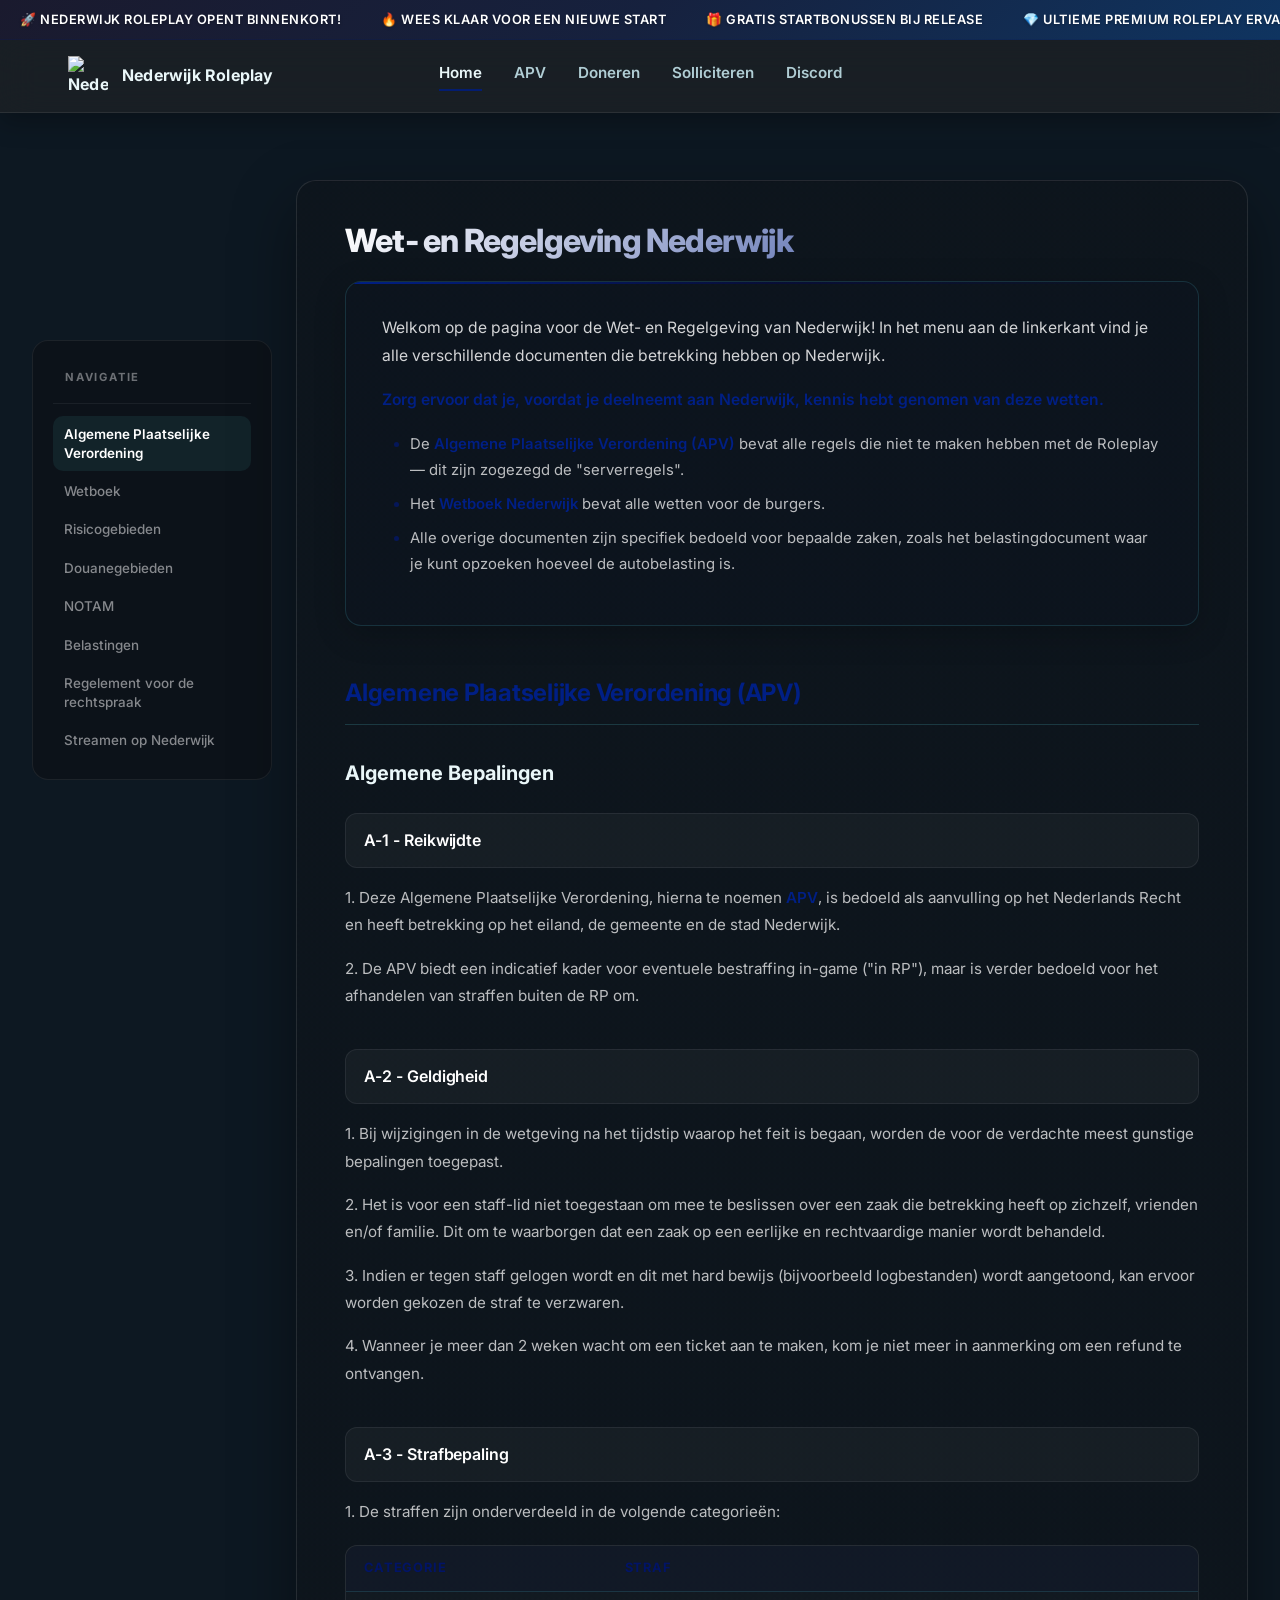
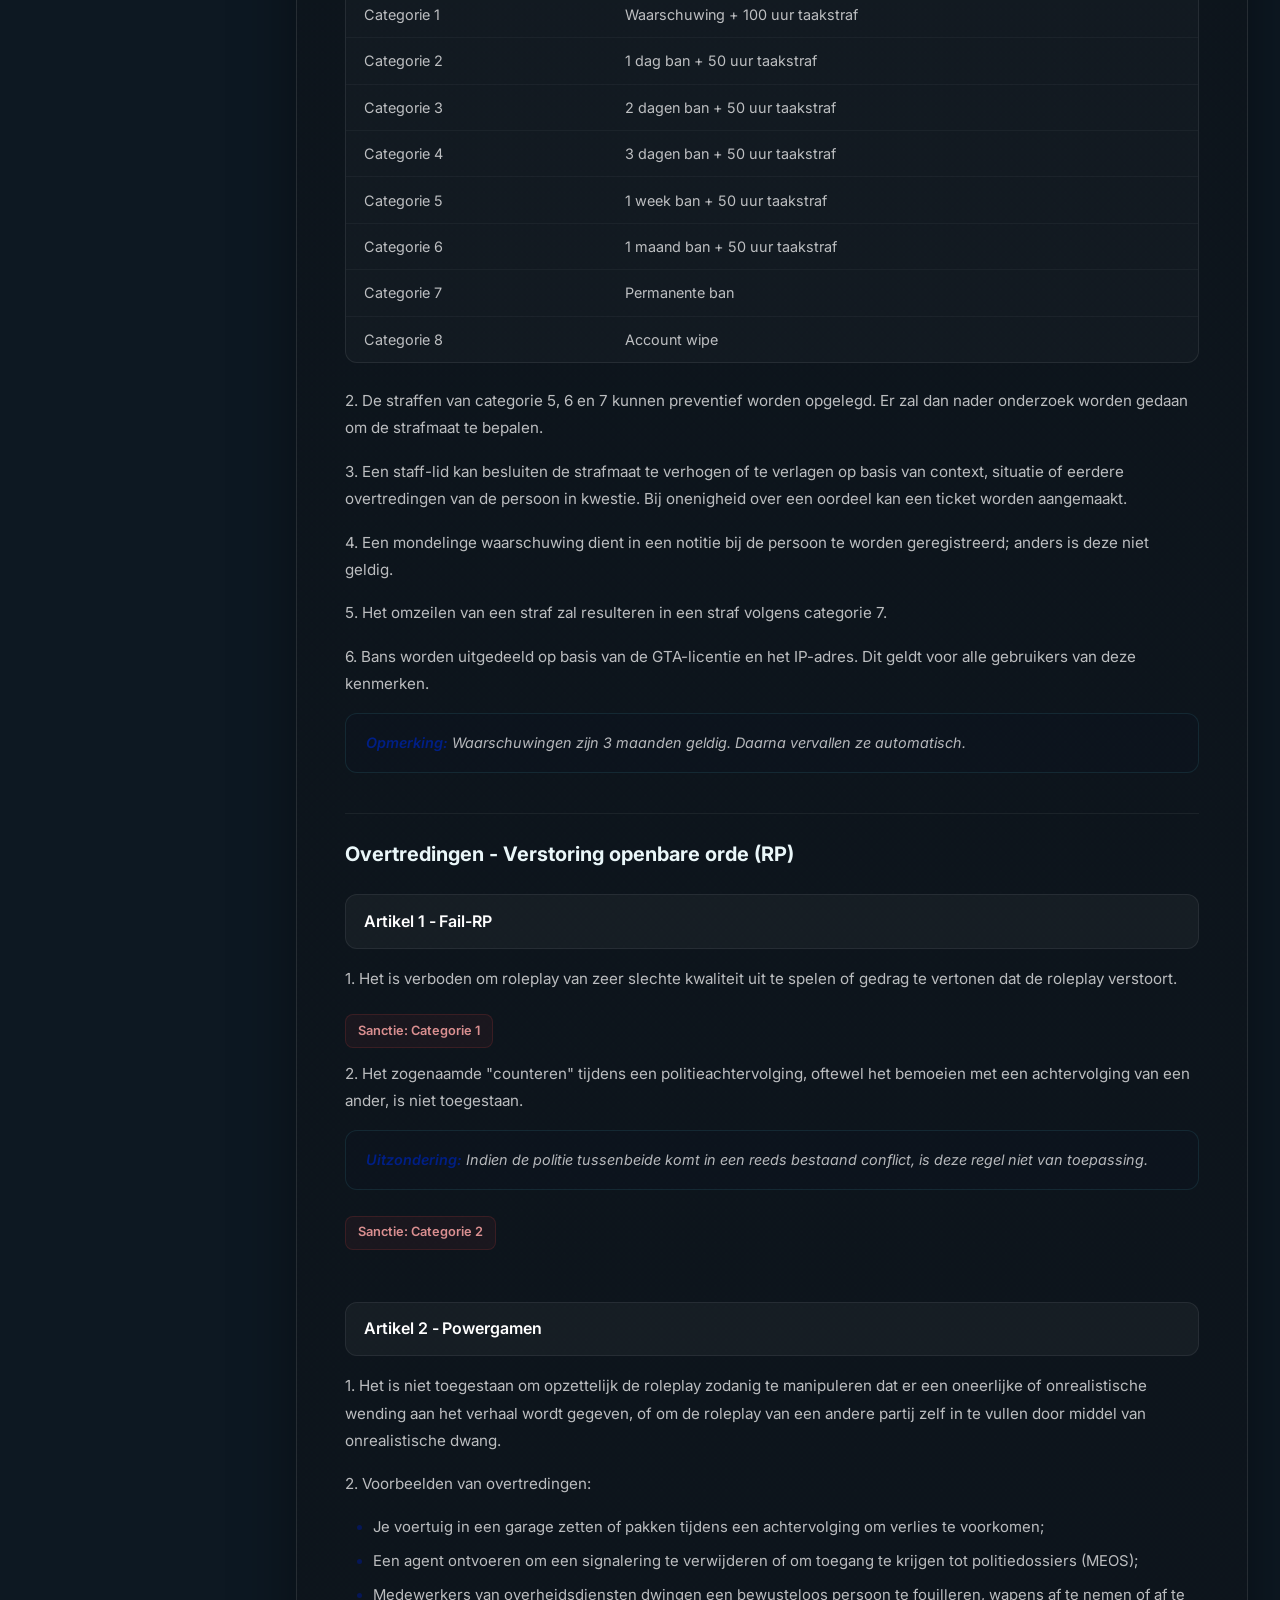
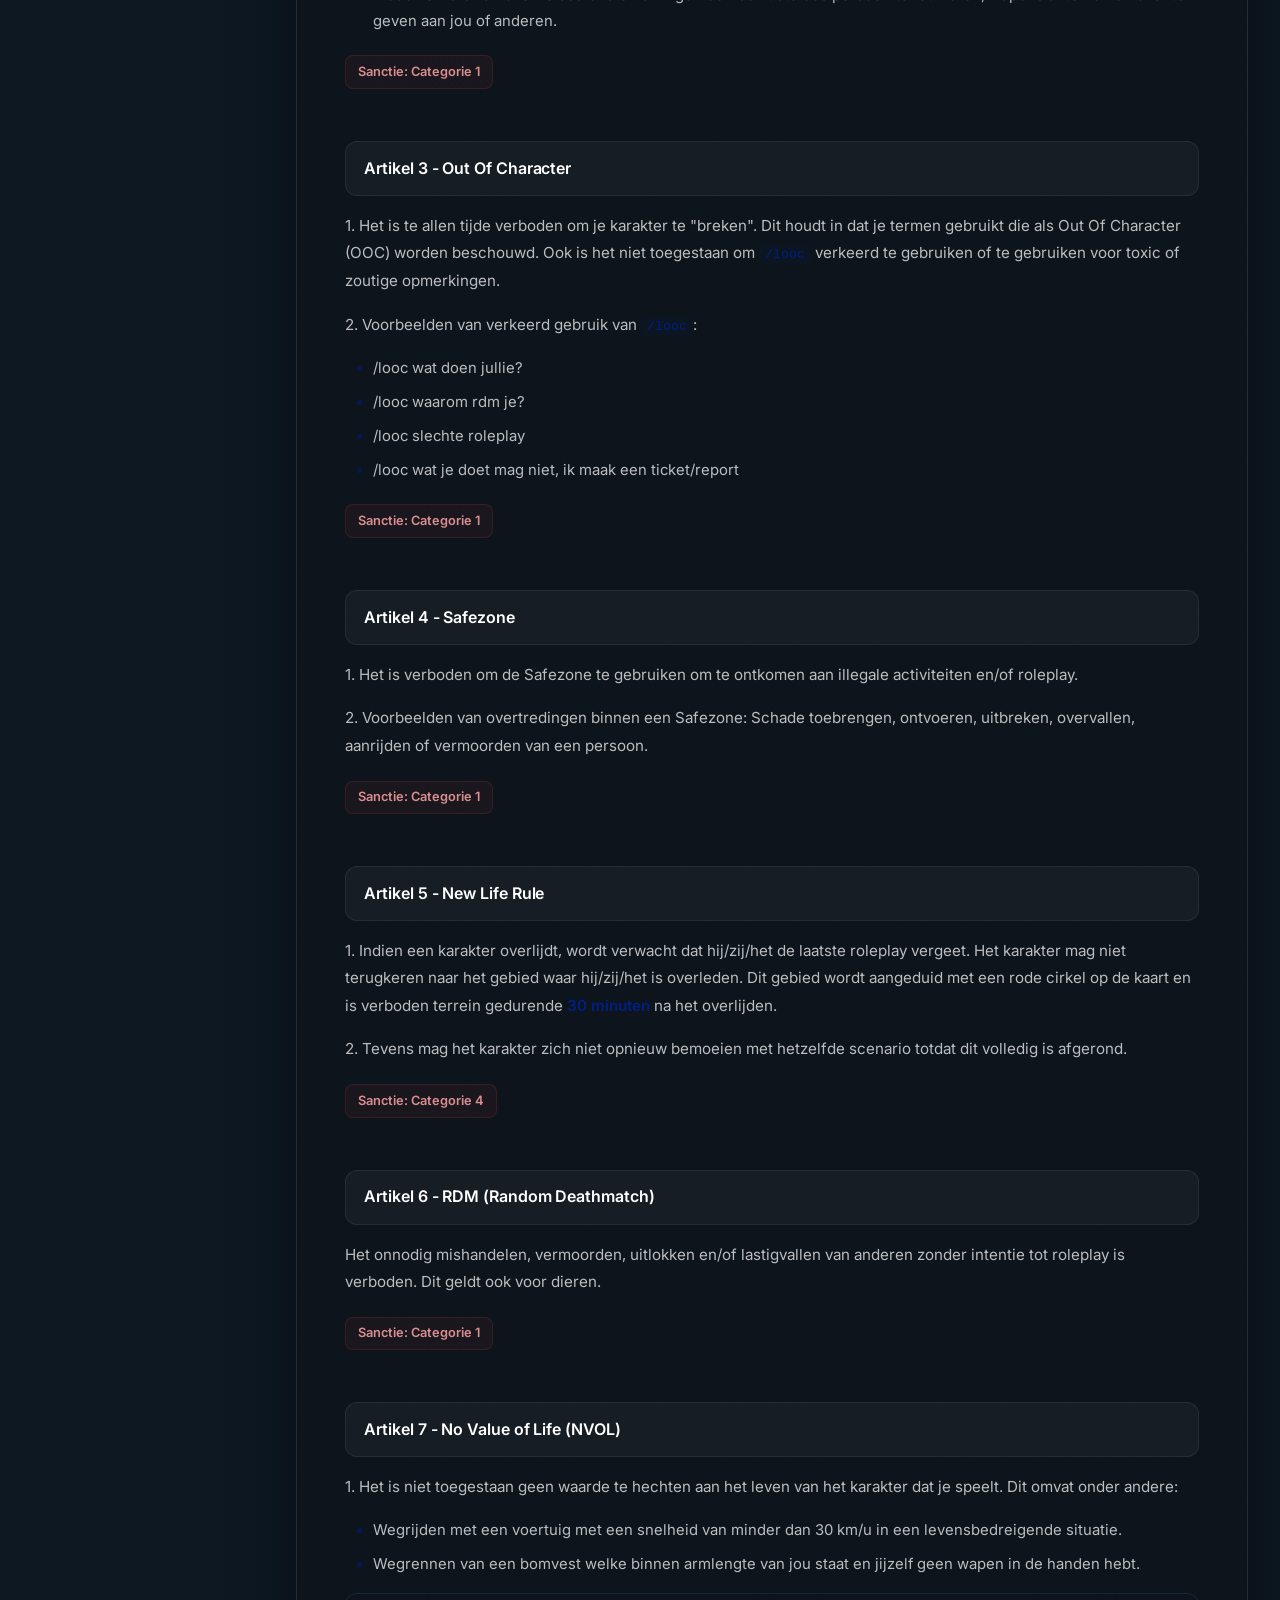
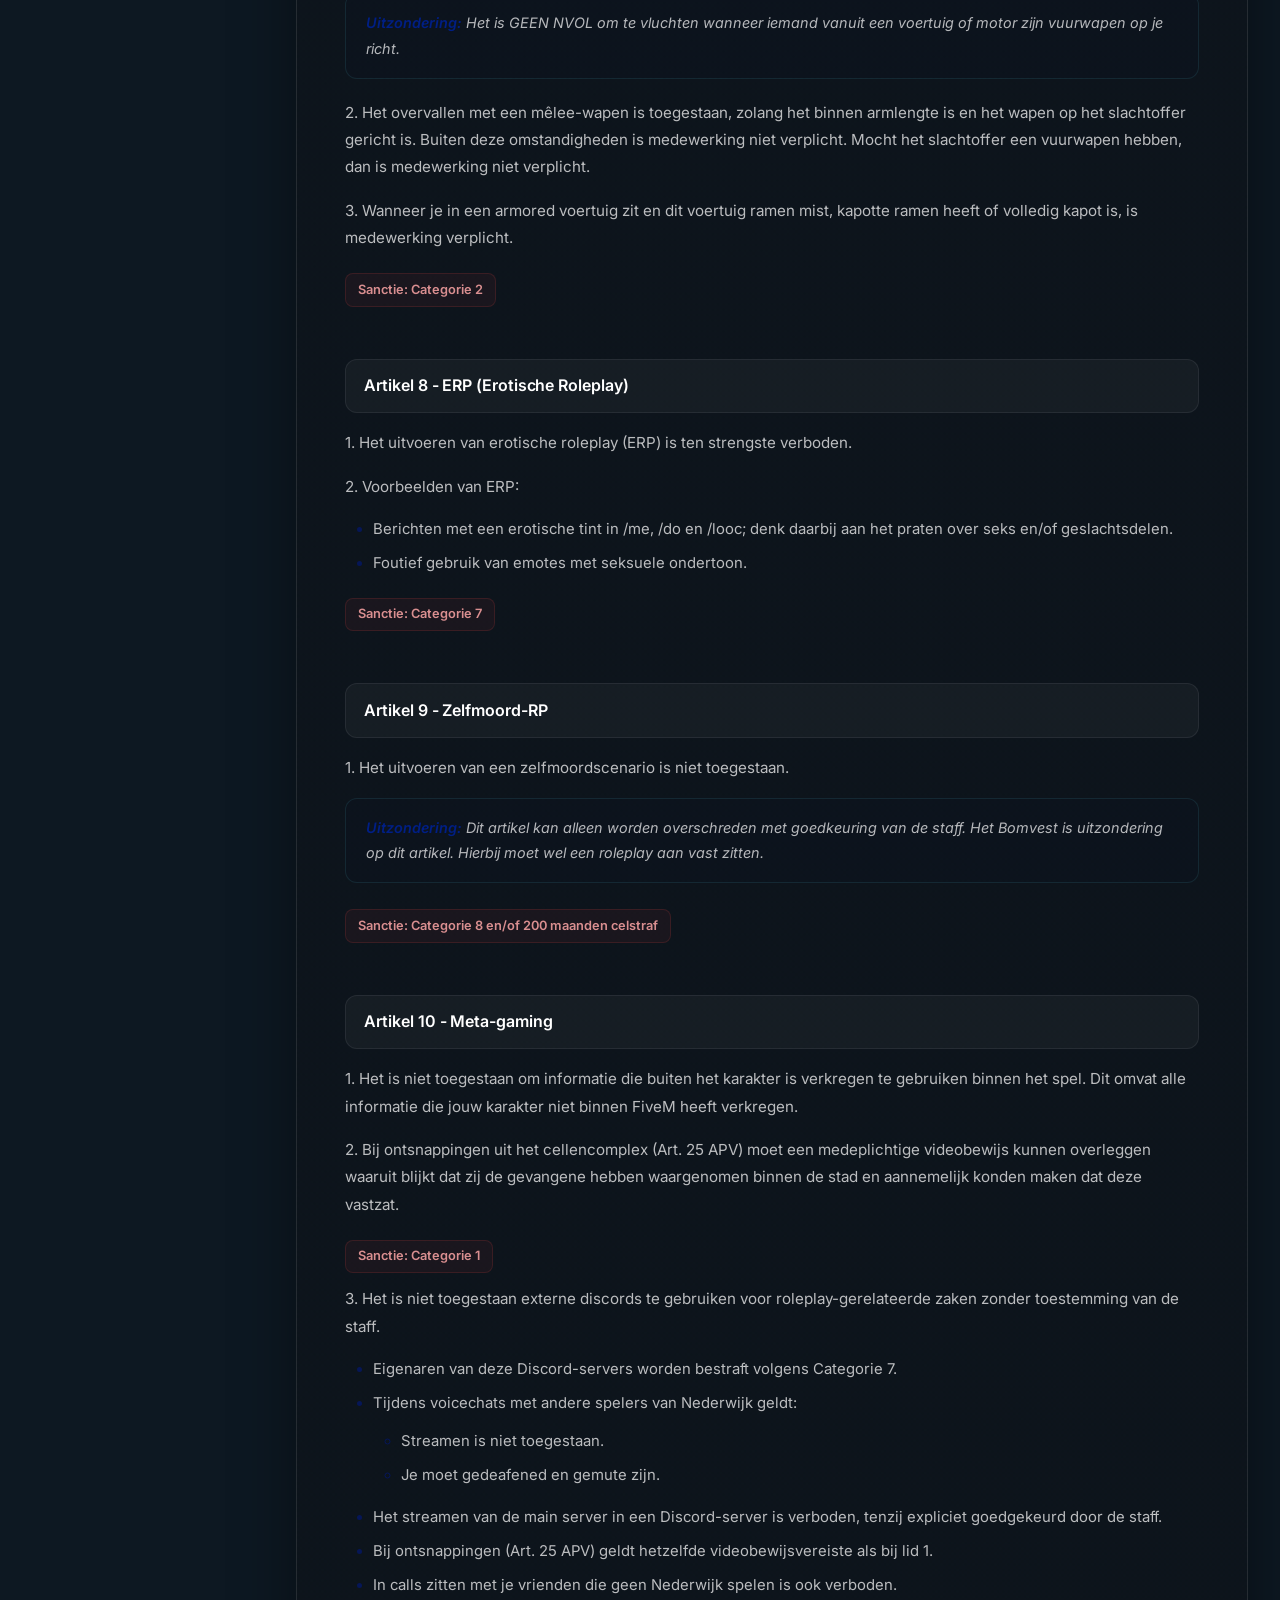
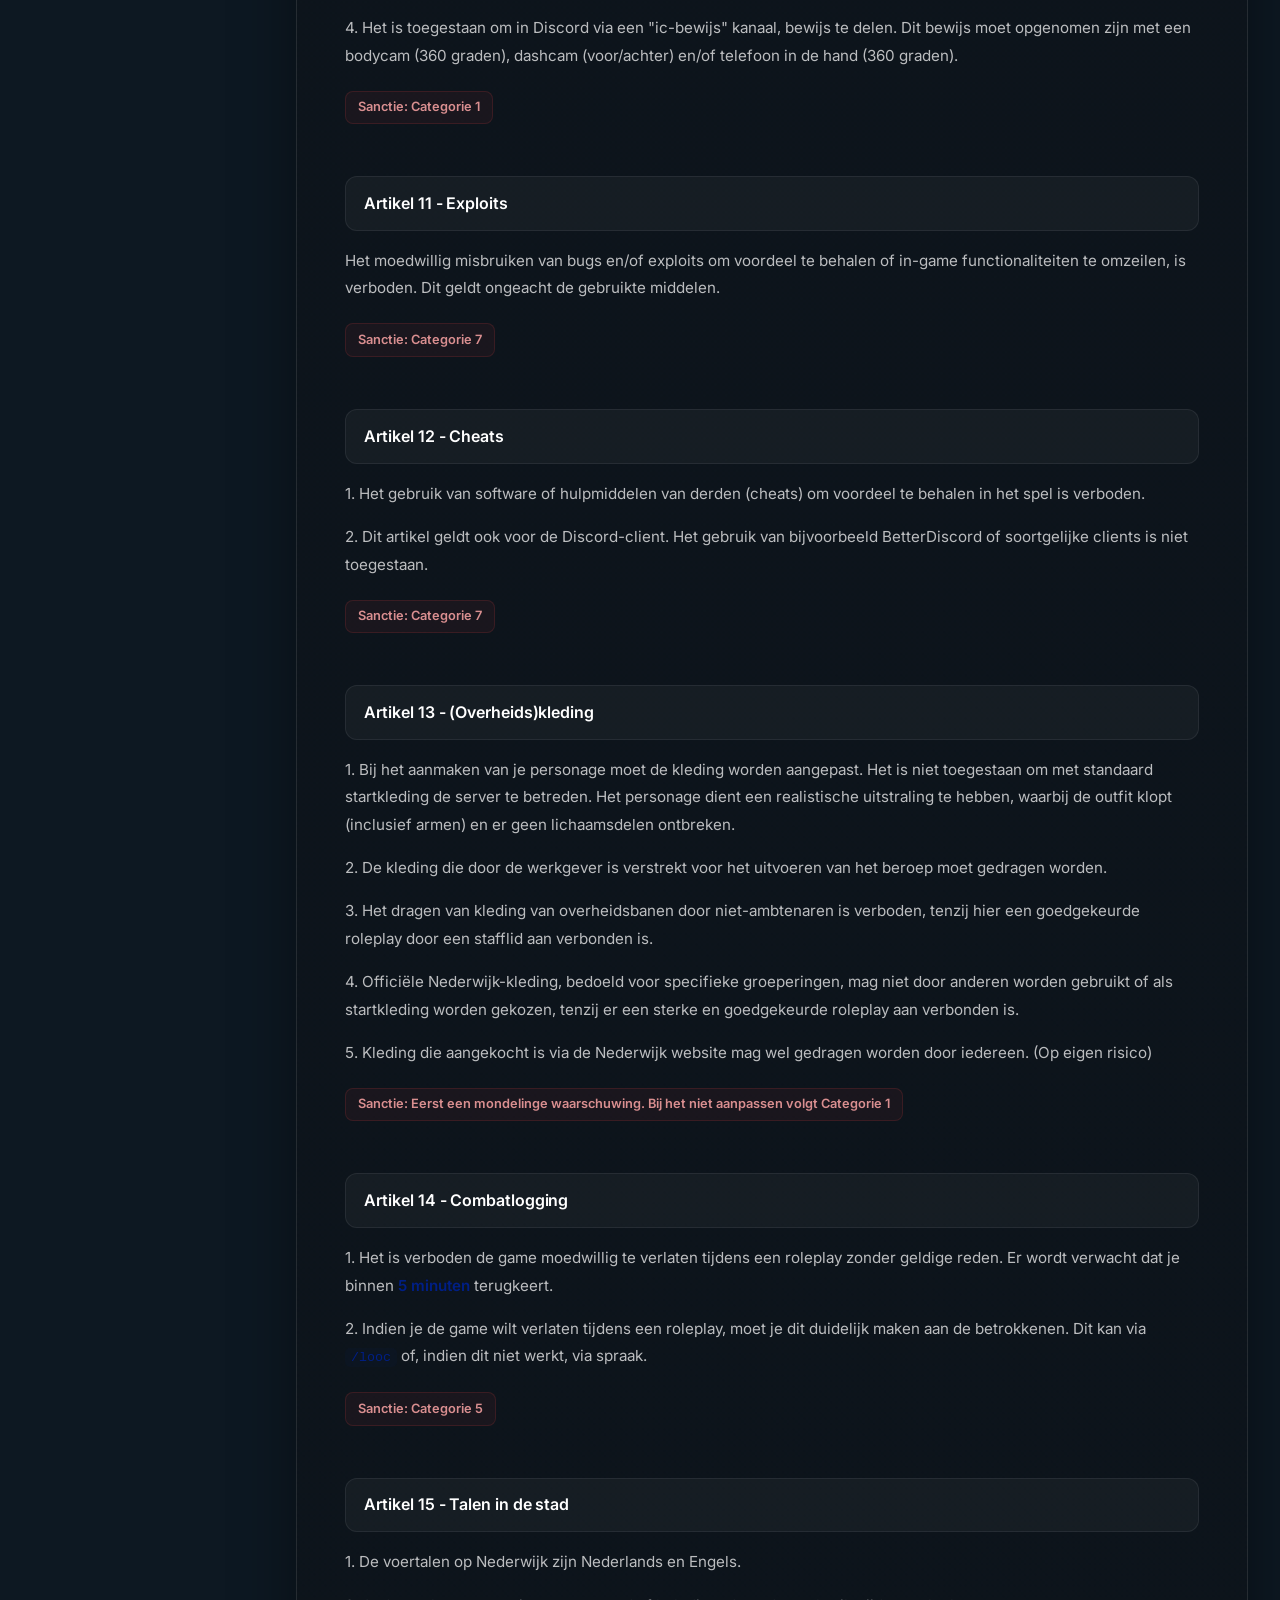
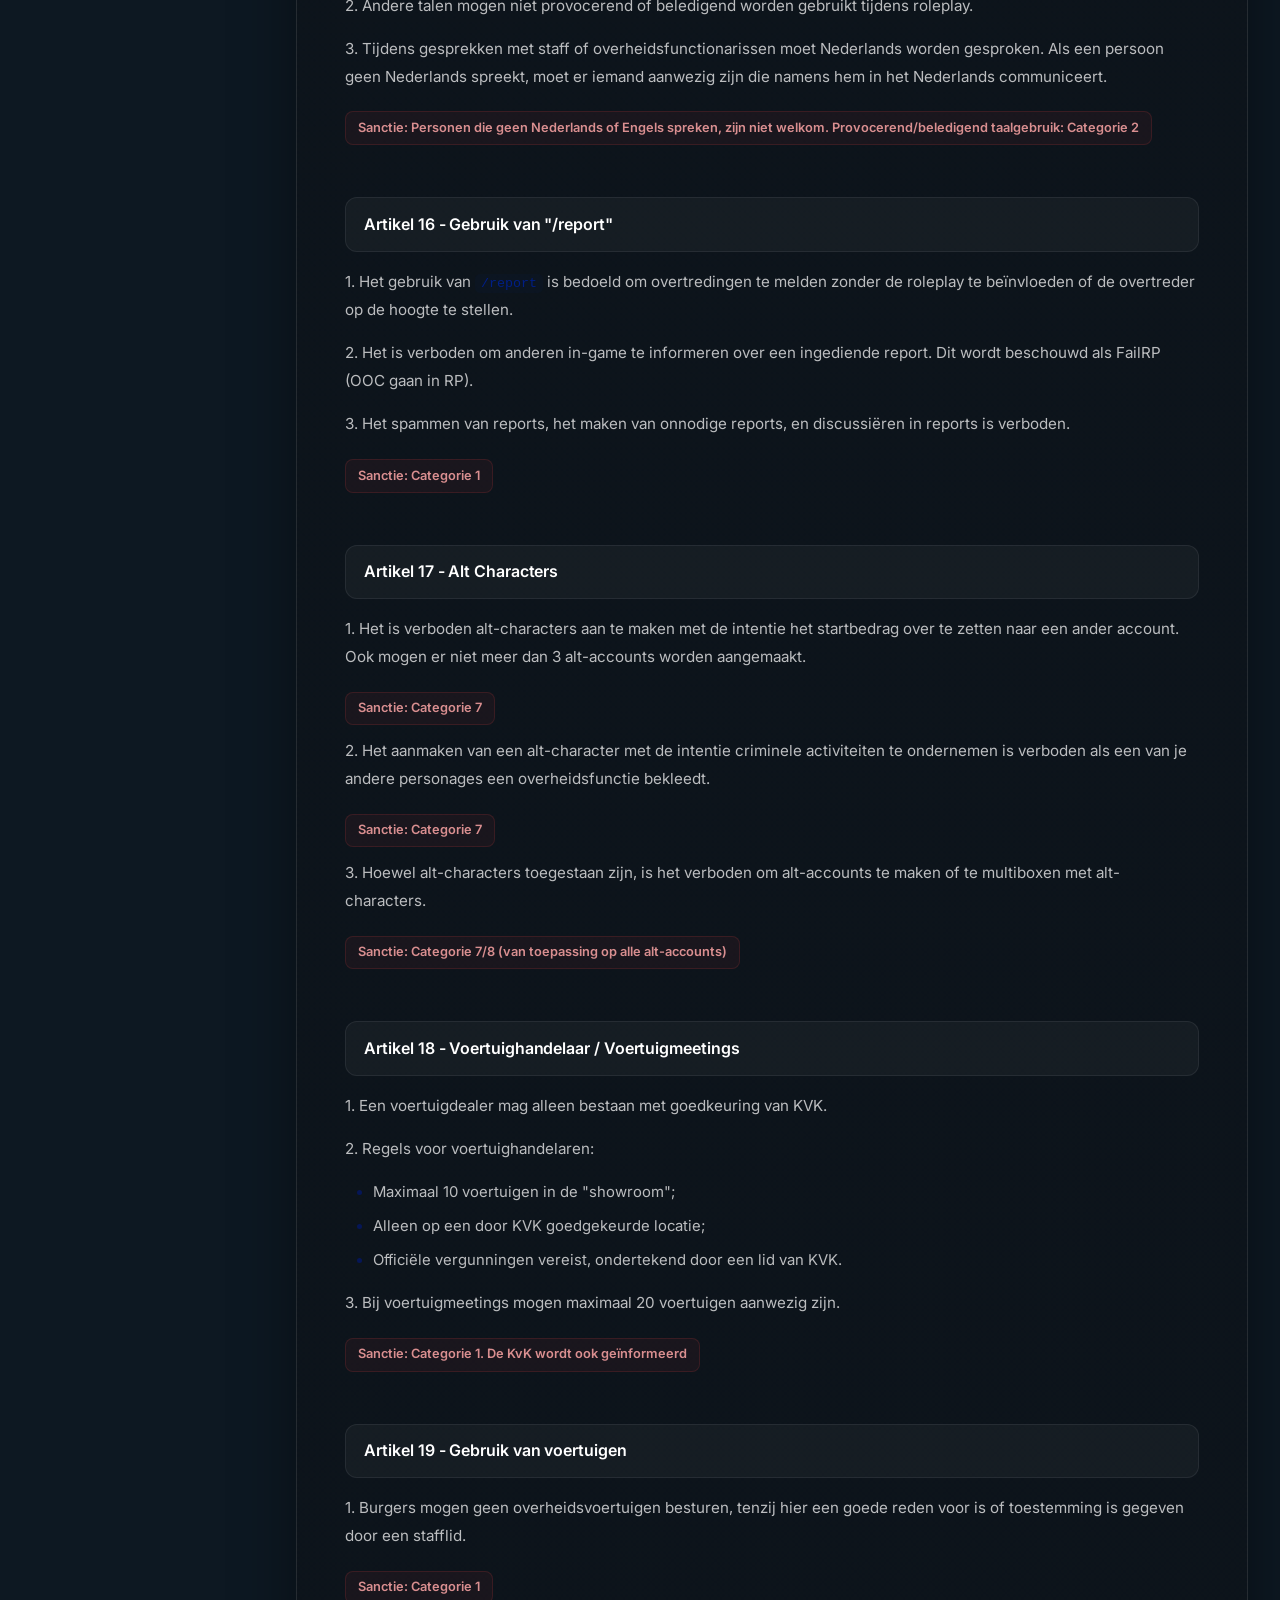
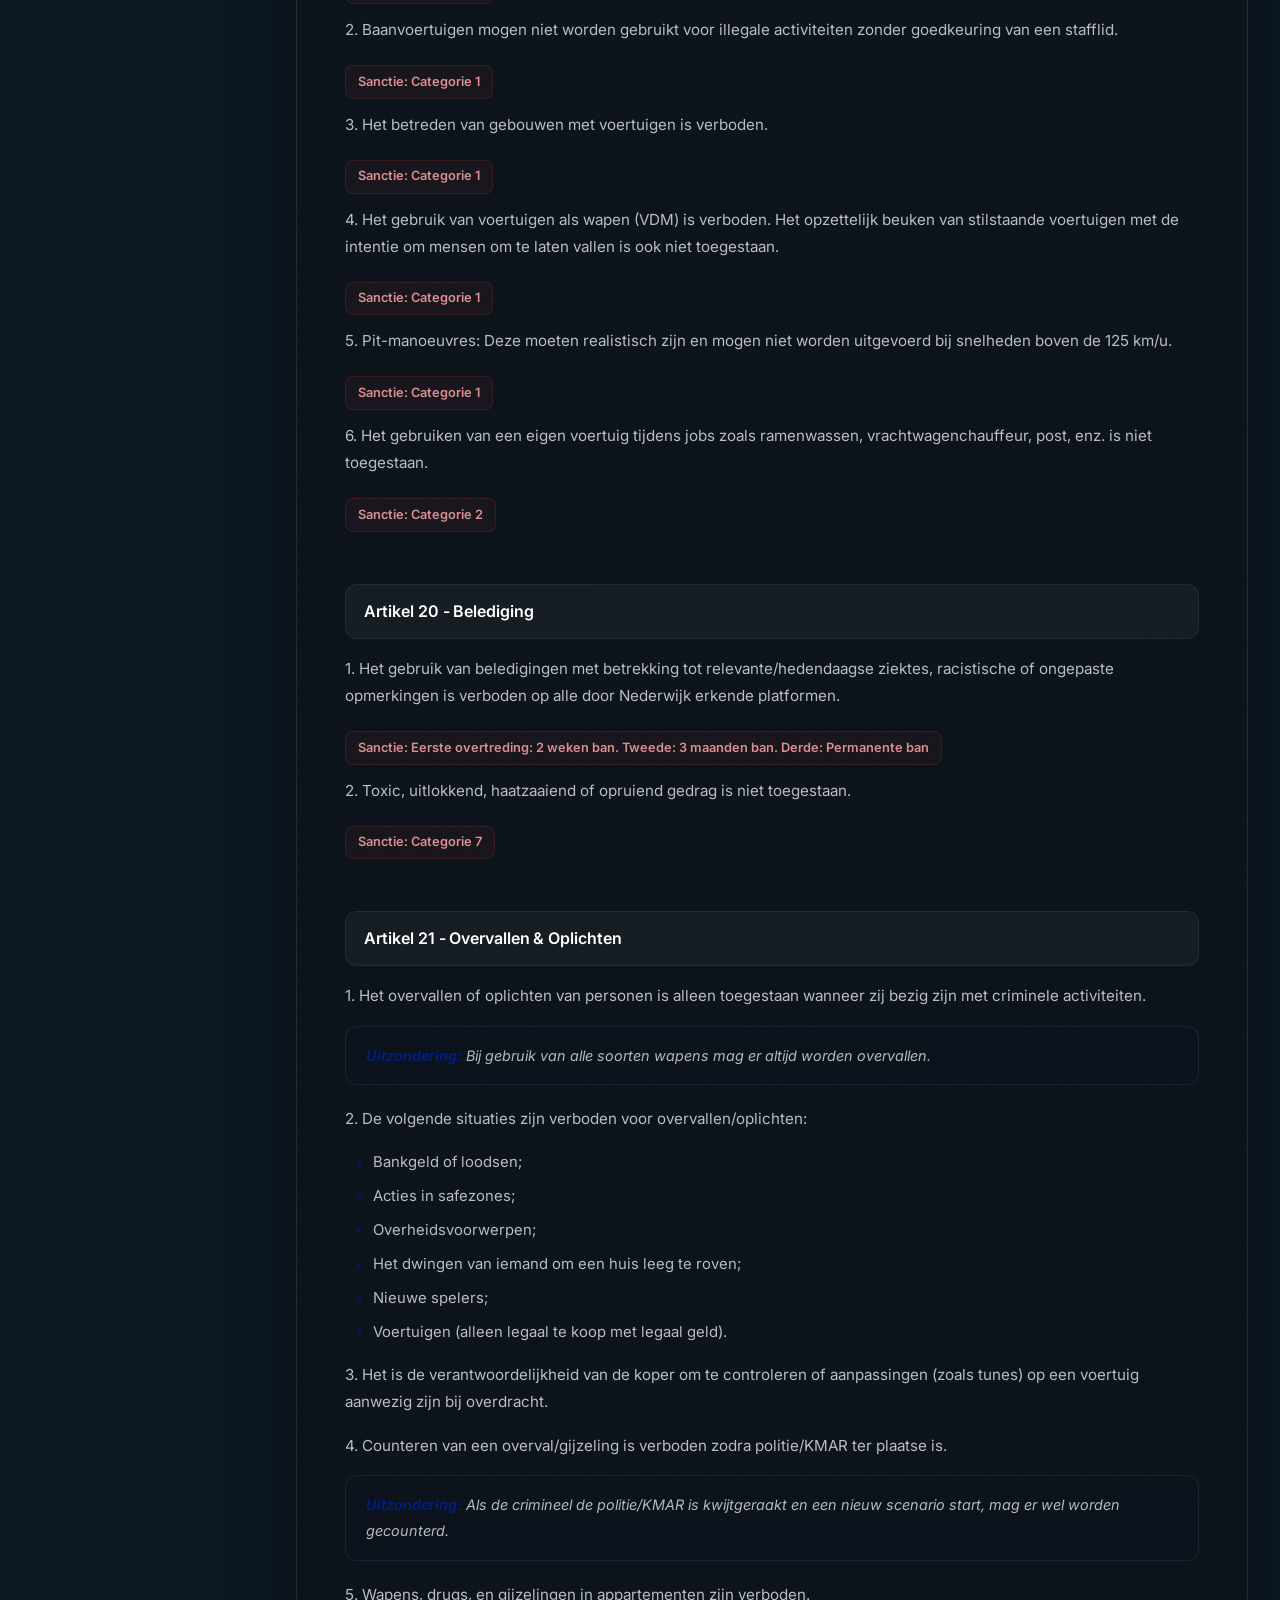
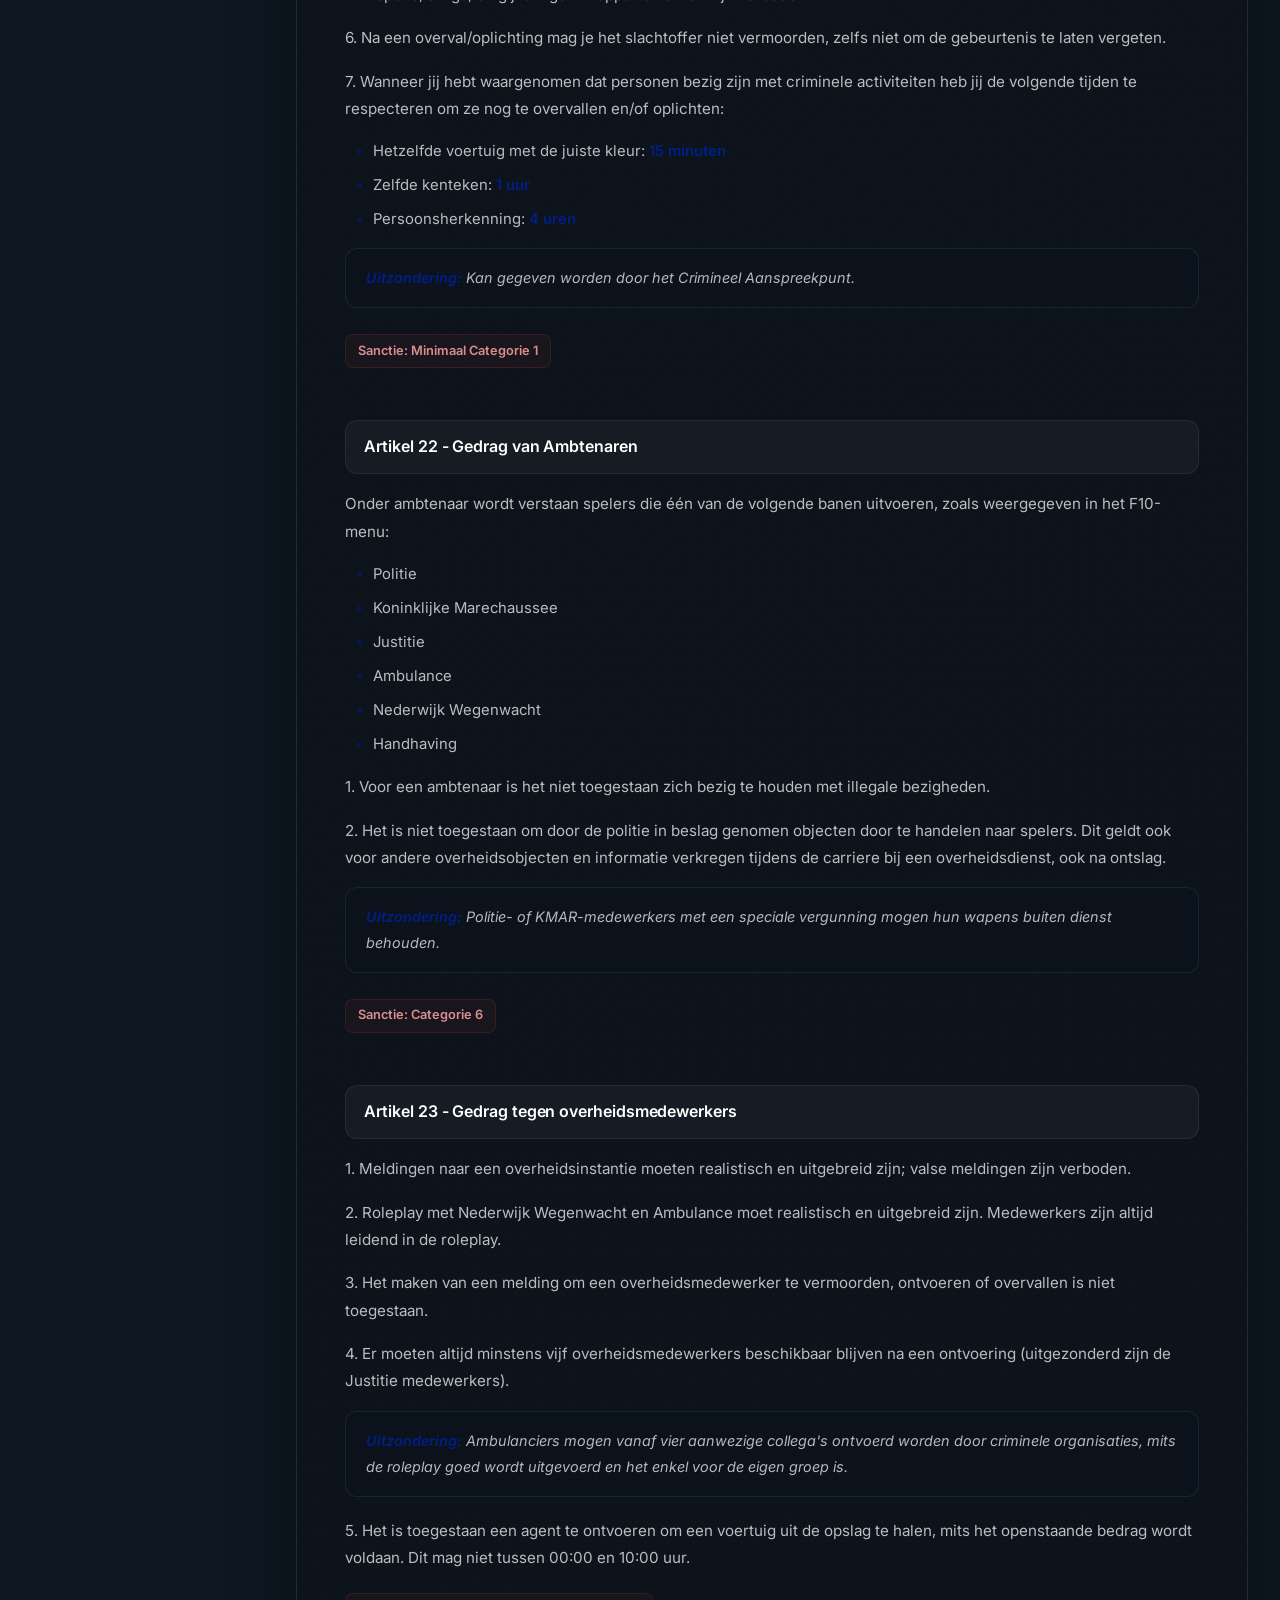
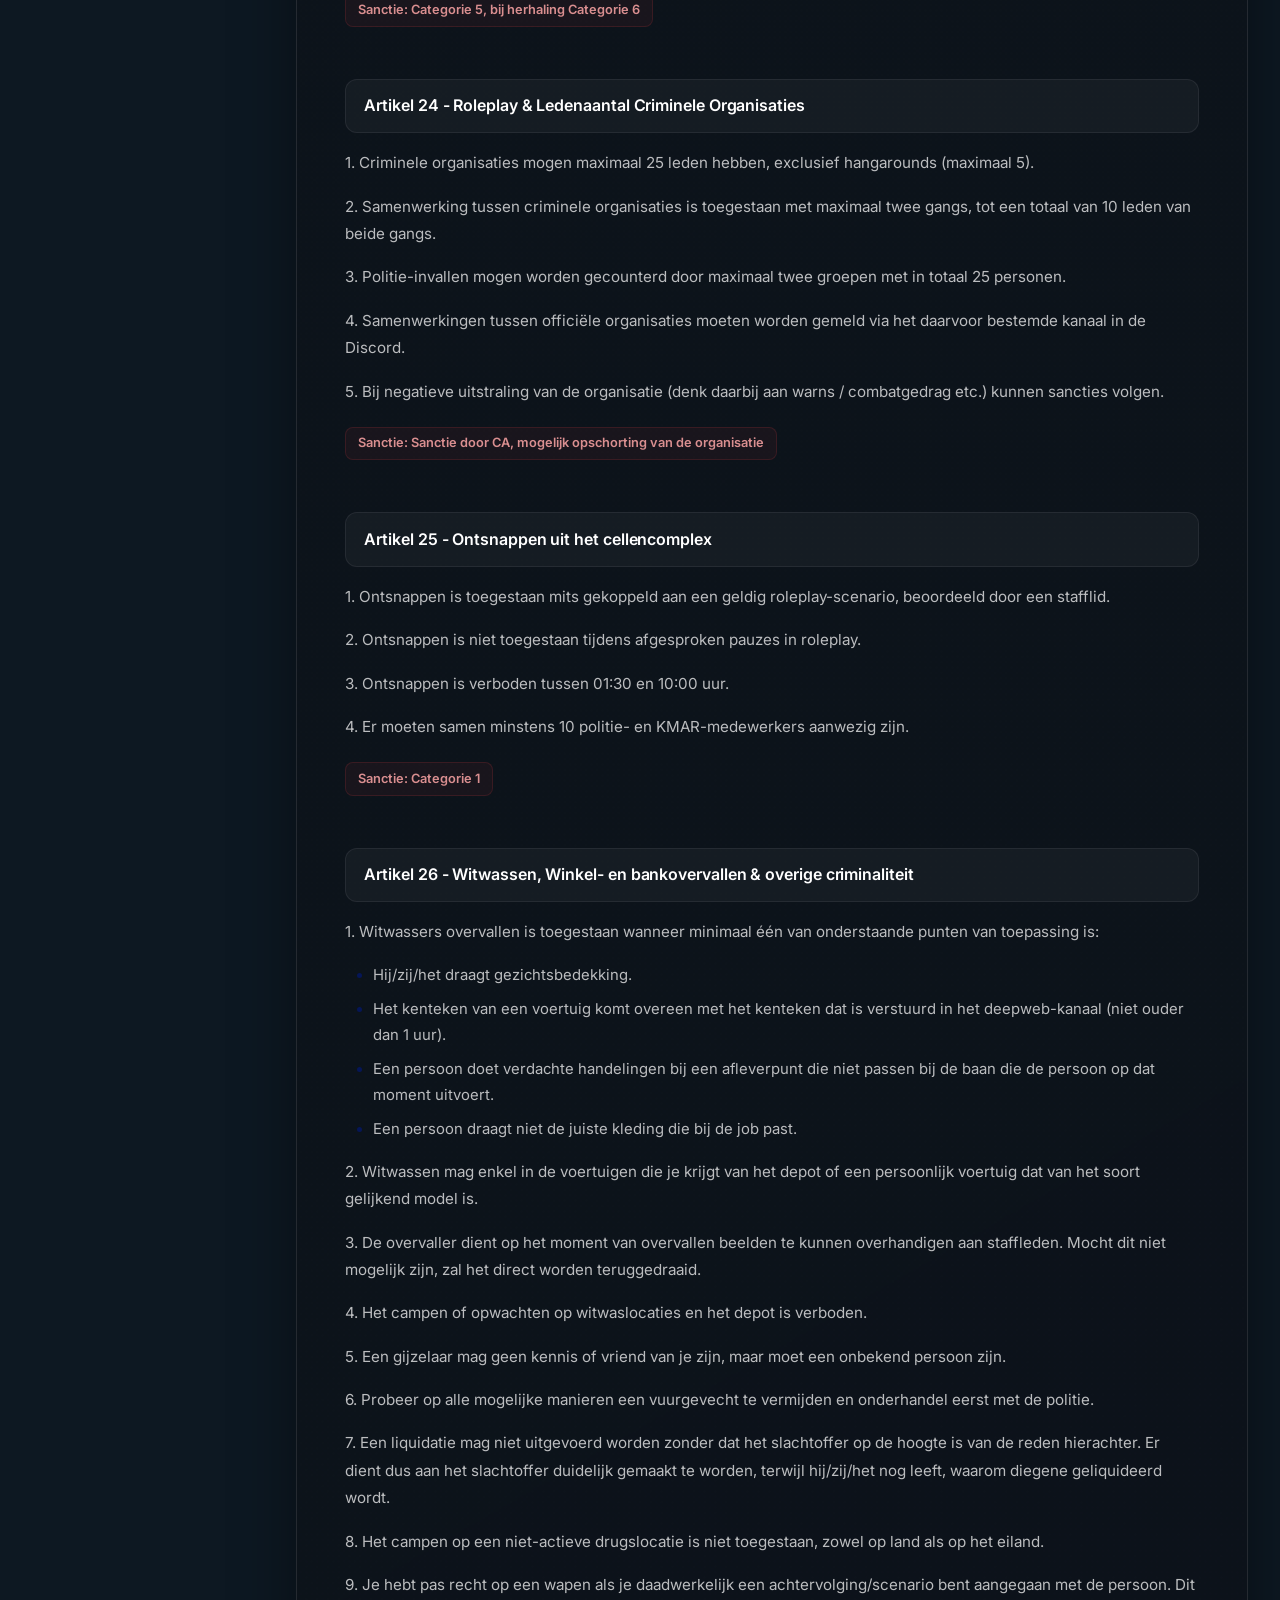
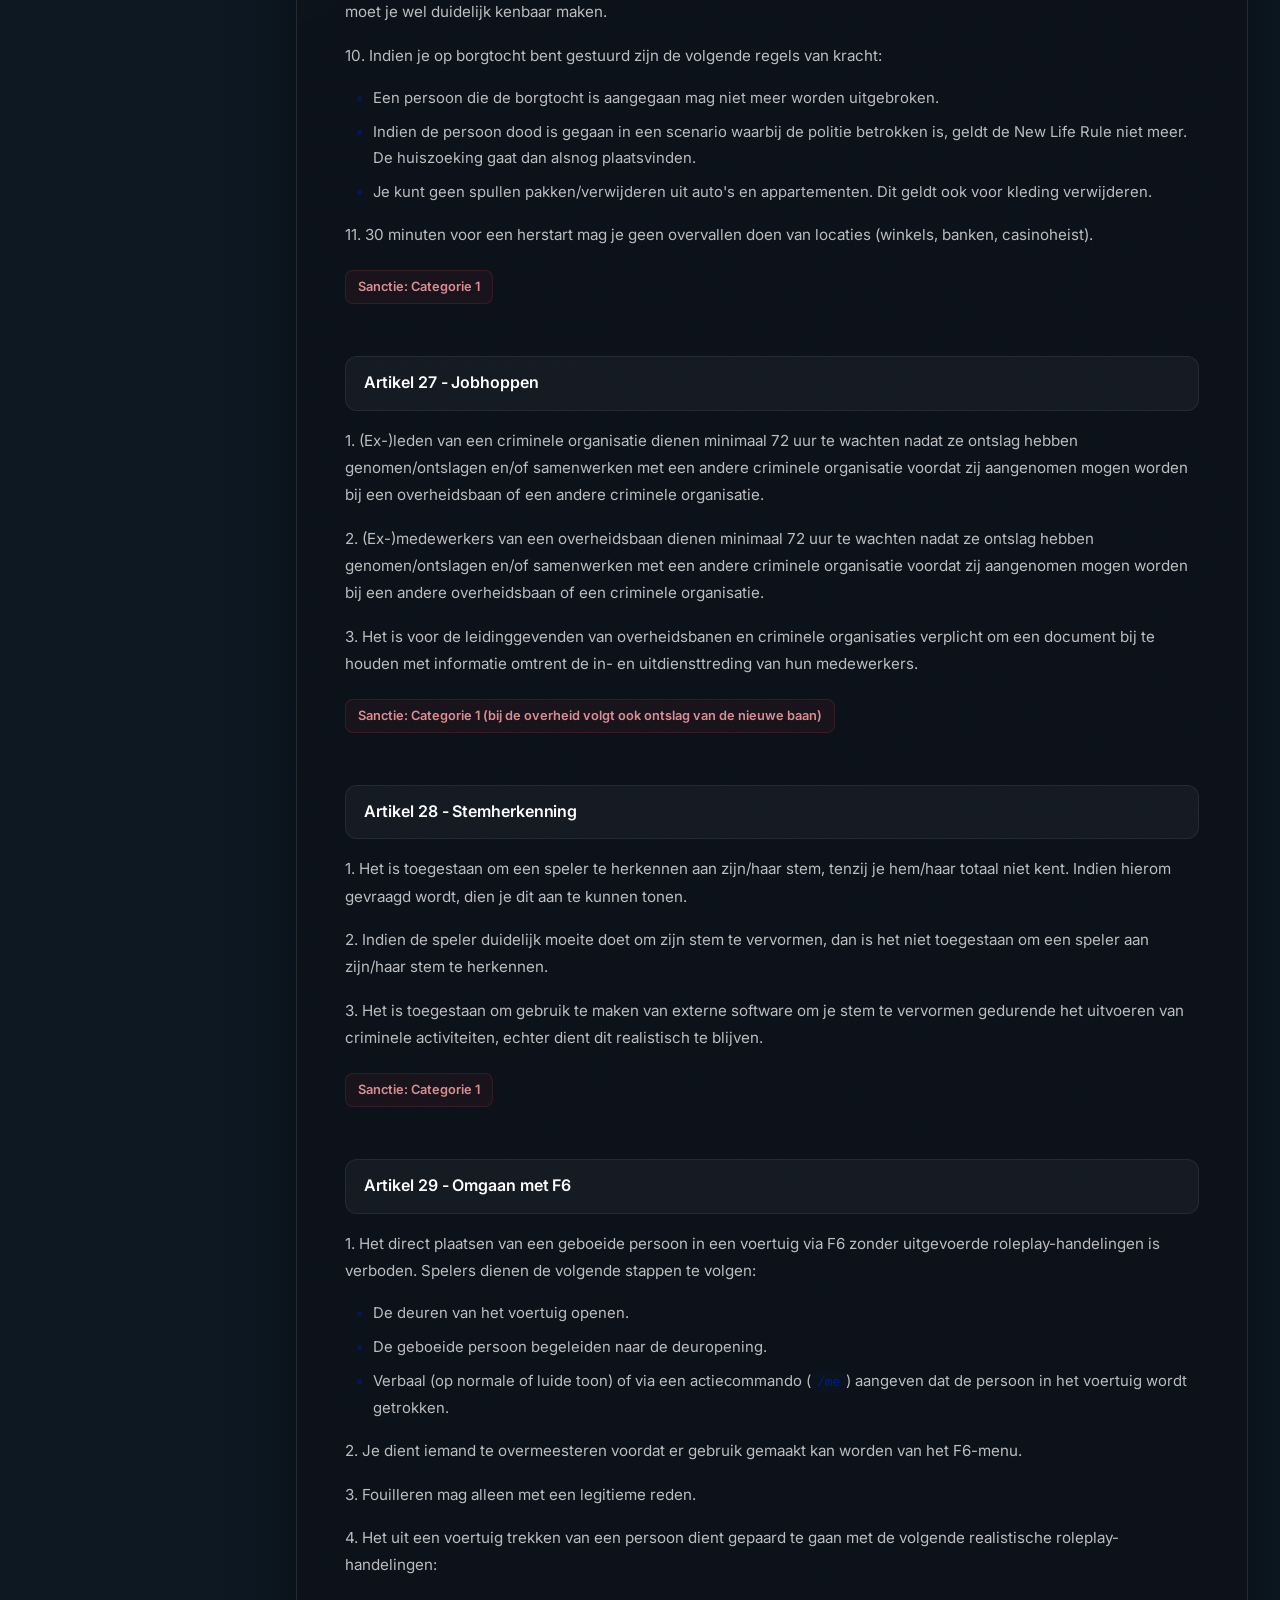
==== apv/index.html @ 5d07fdcb "Update index.html" ====
<!DOCTYPE html>
<html lang="nl">
  <head>
    <meta charset="UTF-8" />
    <meta name="viewport" content="width=device-width, initial-scale=1.0" />
    <title>Nederwijk Roleplay | Regels & Wetgeving</title>
    <meta
      name="description"
      content="De officiële regelgeving van Nederwijk Roleplay: APV, Wetboek, Rechtspraak en meer."
    />
    <link rel="preconnect" href="https://fonts.googleapis.com" />
    <link rel="preconnect" href="https://fonts.gstatic.com" crossorigin />
    <link rel="dns-prefetch" href="https://fonts.googleapis.com" />
    <link rel="dns-prefetch" href="https://fonts.gstatic.com" />
    <link rel="dns-prefetch" href="https://discord.gg" />
    <link rel="dns-prefetch" href="https://Nederwijk-roleplay.tebex.io" />
    <link
      href="https://fonts.googleapis.com/css2?family=Inter:wght@300;400;500;600;700;800;900&display=swap"
      rel="stylesheet"
    />
    <link rel="icon" type="image/png" href="../assets/images/favicon.png" />
    <link rel="stylesheet" href="../assets/css/styles.css" />
    <link rel="prefetch" href="/" />
    <link rel="prefetch" href="/solliciteren" />
    <style>
      /* ── Performance ── */
      .docs-sidebar {
        will-change: transform;
        contain: layout style paint;
      }
      .docs-content {
        contain: layout style;
      }
      .docs-content section {
        contain: layout style;
      }

      /* ── Base ── */
      body.rules-page {
        background: #0d1822;
        min-height: 100vh;
      }

      .rules-layout {
        padding-top: 140px;
        min-height: 100vh;
      }

      .docs-container {
        display: grid;
        grid-template-columns: 260px 1fr;
        gap: 1.5rem;
        max-width: 1920px;
        margin: 0 auto;
        padding: 2.5rem 2rem 4rem;
        min-height: calc(100vh - 140px);
        contain: layout style;
        box-sizing: border-box;
        width: 100%;
        overflow: hidden;
      }

      /* ═══════════════════════════════════════
         SIDEBAR
         ═══════════════════════════════════════ */
      .docs-sidebar {
        position: sticky;
        top: 160px;
        height: fit-content;
        max-height: calc(100vh - 180px);
        overflow-y: auto;
        padding: 1.25rem;
        background: rgba(13, 18, 26, 0.95);
        border-radius: 16px;
        border: 1px solid rgba(255, 255, 255, 0.07);
      }

      .sidebar-header {
        display: flex;
        align-items: center;
        gap: 10px;
        padding: 0.5rem 0.75rem 1rem;
        margin-bottom: 0.25rem;
        border-bottom: 1px solid rgba(255, 255, 255, 0.06);
      }

      .sidebar-header span {
        font-size: 0.7rem;
        font-weight: 700;
        text-transform: uppercase;
        letter-spacing: 0.16em;
        color: rgba(255, 255, 255, 0.4);
      }

      .docs-sidebar nav ul {
        list-style: none;
        display: flex;
        flex-direction: column;
        gap: 2px;
        padding-top: 0.5rem;
      }

      .docs-sidebar nav ul li a {
        display: flex;
        align-items: center;
        padding: 0.55rem 0.7rem;
        border-radius: 10px;
        color: rgba(255, 255, 255, 0.5);
        font-size: 0.84rem;
        font-weight: 500;
        line-height: 1.4;
        transition: color 0.2s ease, background-color 0.2s ease;
        text-decoration: none;
      }

      .docs-sidebar nav ul li a:hover {
        background: rgba(255, 255, 255, 0.05);
        color: rgba(255, 255, 255, 0.85);
      }

      .docs-sidebar nav ul li a.active {
        background: rgba(89, 220, 231, 0.08);
        color: #ffffff;
        font-weight: 600;
      }

      .docs-sidebar::-webkit-scrollbar {
        width: 3px;
      }
      .docs-sidebar::-webkit-scrollbar-track {
        background: transparent;
      }
      .docs-sidebar::-webkit-scrollbar-thumb {
        background: rgba(255, 255, 255, 0.1);
        border-radius: 3px;
      }
      .docs-sidebar::-webkit-scrollbar-thumb:hover {
        background: rgba(255, 255, 255, 0.2);
      }

      /* ═══════════════════════════════════════
         MAIN CONTENT AREA
         ═══════════════════════════════════════ */
      .docs-content {
        padding: 2.5rem 3rem;
        background: linear-gradient(150deg, rgba(14, 21, 29, 0.95), rgba(11, 16, 23, 0.98));
        border-radius: 20px;
        border: 1px solid rgba(255, 255, 255, 0.1);
        box-shadow: 0 24px 64px rgba(0, 0, 0, 0.4);
        min-height: 800px;
      }

      /* ── Section Spacing ── */
      .docs-content section + section {
        margin-top: 4rem;
        padding-top: 3rem;
        border-top: 1px solid rgba(255, 255, 255, 0.06);
      }

      /* ── Typography ── */
      .docs-content h1 {
        font-size: 2.25rem;
        margin-bottom: 1.25rem;
        color: #eaf7f9;
        font-weight: 800;
        line-height: 1.25;
        letter-spacing: -0.025em;
        background: linear-gradient(135deg, #ffffff 0%, #001f85 100%);
        -webkit-background-clip: text;
        -webkit-text-fill-color: transparent;
        background-clip: text;
      }

      .docs-content h2 {
        font-size: 1.5rem;
        margin: 3rem 0 1.25rem;
        padding-bottom: 0.75rem;
        border-bottom: 1px solid rgba(89, 220, 231, 0.18);
        color: #001f85;
        font-weight: 700;
        letter-spacing: -0.01em;
      }

      .docs-content h3 {
        font-size: 1.25rem;
        margin: 2.5rem 0 1rem;
        padding-top: 1.5rem;
        border-top: 1px solid rgba(255, 255, 255, 0.06);
        color: #eaf7f9;
        font-weight: 700;
      }

      .docs-content h1 + h3,
      .docs-content h2 + h3,
      .docs-content .docs-intro + h3,
      .docs-content section > h3:first-of-type {
        border-top: none;
        padding-top: 0;
        margin-top: 2rem;
      }

      .docs-content h4 {
        font-size: 1rem;
        margin: 2.5rem 0 1rem;
        padding: 0.85rem 1.15rem;
        background: rgba(255, 255, 255, 0.04);
        border: 1px solid rgba(255, 255, 255, 0.07);
        border-radius: 12px;
        color: #ffffff;
        font-weight: 600;
        letter-spacing: -0.005em;
      }

      .docs-content h1 + h4,
      .docs-content h2 + h4,
      .docs-content h3 + h4,
      .docs-content .docs-intro + h4,
      .docs-content section > h4:first-of-type {
        margin-top: 1.5rem;
      }

      .docs-content p {
        margin-bottom: 1rem;
        line-height: 1.8;
        color: rgba(255, 255, 255, 0.72);
        font-size: 0.95rem;
      }

      .docs-content ul,
      .docs-content ol {
        margin: 0.75rem 0 1rem 1.75rem;
        color: rgba(255, 255, 255, 0.72);
      }

      .docs-content li {
        margin-bottom: 0.5rem;
        line-height: 1.75;
        font-size: 0.93rem;
      }

      .docs-content li::marker {
        color: rgba(1, 25, 129, 0.6);
      }

      .docs-content strong {
        color: #001f85;
        font-weight: 600;
      }

      .docs-content code {
        background: rgba(2, 32, 88, 0.1);
        color: #001f85;
        padding: 0.15em 0.45em;
        border-radius: 5px;
        font-size: 0.88em;
        font-family: 'SF Mono', 'Fira Code', monospace;
      }

      /* ── Tables ── */
      .docs-content table {
        width: 100%;
        margin: 1.25rem 0 1.5rem;
        border-collapse: separate;
        border-spacing: 0;
        border-radius: 12px;
        overflow: hidden;
        border: 1px solid rgba(255, 255, 255, 0.08);
        background: rgba(255, 255, 255, 0.025);
      }

      .docs-content table th {
        background: rgba(0, 22, 95, 0.08);
        padding: 0.75rem 1.15rem;
        text-align: left;
        font-weight: 700;
        color: rgba(0, 20, 110, 0.9);
        font-size: 0.8rem;
        text-transform: uppercase;
        letter-spacing: 0.06em;
        border-bottom: 1px solid rgba(89, 220, 231, 0.15);
      }

      .docs-content table td {
        padding: 0.7rem 1.15rem;
        border-bottom: 1px solid rgba(255, 255, 255, 0.04);
        color: rgba(255, 255, 255, 0.72);
        font-size: 0.9rem;
      }

      .docs-content table tr:last-child td {
        border-bottom: none;
      }

      .docs-content table tr:hover td {
        background: rgba(0, 14, 90, 0.04);
      }

      /* ── Blockquotes ── */
      .docs-content blockquote {
        margin: 1rem 0 1.25rem;
        padding: 1rem 1.25rem;
        background: rgba(0, 14, 90, 0.04);
        border: 1px solid rgba(89, 220, 231, 0.1);
        border-radius: 12px;
      }

      .docs-content blockquote p {
        color: rgba(255, 255, 255, 0.7);
        font-style: italic;
        font-size: 0.9rem;
        margin-bottom: 0;
      }

      /* ── Sanctie Badge ── */
      .sanctie-badge {
        display: inline-flex;
        align-items: center;
        padding: 0.35rem 0.75rem;
        background: rgba(239, 68, 68, 0.06);
        border: 1px solid rgba(239, 68, 68, 0.15);
        border-radius: 8px;
        color: rgba(252, 165, 165, 0.85);
        font-size: 0.8rem;
        font-weight: 600;
        margin: 0.35rem 0 0.75rem;
      }

      /* ── Intro Box ── */
      .docs-intro {
        padding: 2rem 2.25rem;
        background: rgba(0, 14, 90, 0.04);
        border: 1px solid rgba(89, 220, 231, 0.15);
        border-radius: 16px;
        margin-bottom: 2.5rem;
        position: relative;
        overflow: hidden;
        box-shadow: 0 8px 32px rgba(0, 0, 0, 0.2);
      }

      .docs-intro::before {
        content: '';
        position: absolute;
        top: 0;
        left: 0;
        right: 0;
        height: 2px;
        background: linear-gradient(to right, #001f85, rgba(1, 7, 92, 0.4), transparent);
      }

      .docs-intro p {
        color: rgba(255, 255, 255, 0.82);
        font-size: 0.98rem;
        line-height: 1.8;
      }

      .docs-intro ul {
        margin-top: 0.75rem;
      }

      .docs-intro li {
        font-size: 0.93rem;
        color: rgba(255, 255, 255, 0.72);
      }

      /* ═══════════════════════════════════════
         RESPONSIVE
         ═══════════════════════════════════════ */
      @media (max-width: 1600px) {
        .docs-container {
          grid-template-columns: 250px 1fr;
        }
      }

      @media (max-width: 1400px) {
        .docs-container {
          grid-template-columns: 240px 1fr;
        }
        .docs-content h1 {
          font-size: 2rem;
        }
      }

      @media (max-width: 1200px) {
        .docs-container {
          grid-template-columns: 1fr;
          padding: 2rem 1.5rem;
        }
        .docs-sidebar {
          position: relative;
          top: 0;
          max-height: none;
          min-width: 0;
        }
        .docs-content {
          min-width: 0;
        }
        .rules-layout {
          padding-top: 120px;
        }
      }

      @media (max-width: 768px) {
        .rules-layout {
          padding-top: 100px;
          overflow-x: hidden;
        }
        .docs-container {
          padding: 1rem 16px;
        }
        .docs-sidebar {
          width: 100%;
          box-sizing: border-box;
          overflow: hidden;
        }
        .docs-content {
          padding: 1.5rem 1.25rem;
          border-radius: 16px;
          width: 100%;
          box-sizing: border-box;
          overflow: hidden;
          min-width: 0;
        }
        .docs-content h1 {
          font-size: 1.5rem;
        }
        .docs-content h2 {
          font-size: 1.2rem;
          margin: 2rem 0 1rem;
        }
        .docs-content h3 {
          font-size: 1.1rem;
          margin: 1.75rem 0 0.75rem;
        }
        .docs-content h4 {
          padding: 0.75rem 1rem;
          font-size: 0.95rem;
          margin: 1.75rem 0 0.75rem;
        }
        .docs-intro {
          padding: 1.25rem 1rem;
        }
        .docs-intro p,
        .docs-content p {
          font-size: 0.9rem;
          word-break: break-word;
        }
        .docs-content table {
          width: 100%;
          table-layout: fixed;
        }
        .docs-content table th,
        .docs-content table td {
          padding: 0.6rem 0.85rem;
          font-size: 0.82rem;
          white-space: normal;
          word-break: break-word;
        }
        .docs-sidebar {
          border-radius: 14px;
          padding: 1rem;
        }
        .docs-sidebar nav ul li a {
          font-size: 0.8rem;
          padding: 0.5rem 0.6rem;
        }
      }
    </style>
  </head>
  <body class="rules-page">
    <!-- Navbar and promo-bar will be injected by script.js -->

    <!-- Main Content -->
    <main class="rules-layout">
      <div class="docs-container">
        <!-- Sidebar Navigation -->
        <aside class="docs-sidebar">
          <div class="sidebar-header">
            <span>Navigatie</span>
          </div>
          <nav>
            <ul>
              <li><a href="#apv" class="active">Algemene Plaatselijke Verordening</a></li>
              <li><a href="#wetboek">Wetboek</a></li>
              <li><a href="#risicogebieden">Risicogebieden</a></li>
              <li><a href="#douanegebieden">Douanegebieden</a></li>
              <li><a href="#notam">NOTAM</a></li>
              <li><a href="#belastingen">Belastingen</a></li>
              <li><a href="#rechtspraak">Regelement voor de rechtspraak</a></li>
              <li><a href="#streamen">Streamen op Nederwijk</a></li>
            </ul>
          </nav>
        </aside>

        <!-- Main Content Area -->
        <div class="docs-content">
          <!-- APV Section -->
          <section id="apv">
            <h1>Wet- en Regelgeving Nederwijk</h1>
            
            <div class="docs-intro">
              <p>
                Welkom op de pagina voor de Wet- en Regelgeving van Nederwijk! In het menu aan de linkerkant vind je alle verschillende documenten die betrekking hebben op Nederwijk.
              </p>
              <p>
                <strong>Zorg ervoor dat je, voordat je deelneemt aan Nederwijk, kennis hebt genomen van deze wetten.</strong>
              </p>
              <ul>
                <li>De <strong>Algemene Plaatselijke Verordening (APV)</strong> bevat alle regels die niet te maken hebben met de Roleplay — dit zijn zogezegd de "serverregels".</li>
                <li>Het <strong>Wetboek Nederwijk</strong> bevat alle wetten voor de burgers.</li>
                <li>Alle overige documenten zijn specifiek bedoeld voor bepaalde zaken, zoals het belastingdocument waar je kunt opzoeken hoeveel de autobelasting is.</li>
              </ul>
            </div>

            <h2>Algemene Plaatselijke Verordening (APV)</h2>

            <h3>Algemene Bepalingen</h3>
            
            <h4>A-1 - Reikwijdte</h4>
            <p>1. Deze Algemene Plaatselijke Verordening, hierna te noemen <strong>APV</strong>, is bedoeld als aanvulling op het Nederlands Recht en heeft betrekking op het eiland, de gemeente en de stad Nederwijk.</p>
            <p>2. De APV biedt een indicatief kader voor eventuele bestraffing in-game ("in RP"), maar is verder bedoeld voor het afhandelen van straffen buiten de RP om.</p>

            <h4>A-2 - Geldigheid</h4>
            <p>1. Bij wijzigingen in de wetgeving na het tijdstip waarop het feit is begaan, worden de voor de verdachte meest gunstige bepalingen toegepast.</p>
            <p>2. Het is voor een staff-lid niet toegestaan om mee te beslissen over een zaak die betrekking heeft op zichzelf, vrienden en/of familie. Dit om te waarborgen dat een zaak op een eerlijke en rechtvaardige manier wordt behandeld.</p>
            <p>3. Indien er tegen staff gelogen wordt en dit met hard bewijs (bijvoorbeeld logbestanden) wordt aangetoond, kan ervoor worden gekozen de straf te verzwaren.</p>
            <p>4. Wanneer je meer dan 2 weken wacht om een ticket aan te maken, kom je niet meer in aanmerking om een refund te ontvangen.</p>

            <h4>A-3 - Strafbepaling</h4>
            <p>1. De straffen zijn onderverdeeld in de volgende categorieën:</p>
            <table>
              <thead>
                <tr>
                  <th>Categorie</th>
                  <th>Straf</th>
                </tr>
              </thead>
              <tbody>
                <tr>
                  <td>Categorie 1</td>
                  <td>Waarschuwing + 100 uur taakstraf</td>
                </tr>
                <tr>
                  <td>Categorie 2</td>
                  <td>1 dag ban + 50 uur taakstraf</td>
                </tr>
                <tr>
                  <td>Categorie 3</td>
                  <td>2 dagen ban + 50 uur taakstraf</td>
                </tr>
                <tr>
                  <td>Categorie 4</td>
                  <td>3 dagen ban + 50 uur taakstraf</td>
                </tr>
                <tr>
                  <td>Categorie 5</td>
                  <td>1 week ban + 50 uur taakstraf</td>
                </tr>
                <tr>
                  <td>Categorie 6</td>
                  <td>1 maand ban + 50 uur taakstraf</td>
                </tr>
                <tr>
                  <td>Categorie 7</td>
                  <td>Permanente ban</td>
                </tr>
                <tr>
                  <td>Categorie 8</td>
                  <td>Account wipe</td>
                </tr>
              </tbody>
            </table>

            <p>2. De straffen van categorie 5, 6 en 7 kunnen preventief worden opgelegd. Er zal dan nader onderzoek worden gedaan om de strafmaat te bepalen.</p>
            <p>3. Een staff-lid kan besluiten de strafmaat te verhogen of te verlagen op basis van context, situatie of eerdere overtredingen van de persoon in kwestie. Bij onenigheid over een oordeel kan een ticket worden aangemaakt.</p>
            <p>4. Een mondelinge waarschuwing dient in een notitie bij de persoon te worden geregistreerd; anders is deze niet geldig.</p>
            <p>5. Het omzeilen van een straf zal resulteren in een straf volgens categorie 7.</p>
            <p>6. Bans worden uitgedeeld op basis van de GTA-licentie en het IP-adres. Dit geldt voor alle gebruikers van deze kenmerken.</p>
            <blockquote>
              <p><strong>Opmerking:</strong> Waarschuwingen zijn 3 maanden geldig. Daarna vervallen ze automatisch.</p>
            </blockquote>

            <h3>Overtredingen - Verstoring openbare orde (RP)</h3>
            
            <h4>Artikel 1 - Fail-RP</h4>
            <p>1. Het is verboden om roleplay van zeer slechte kwaliteit uit te spelen of gedrag te vertonen dat de roleplay verstoort.</p>
            <span class="sanctie-badge">Sanctie: Categorie 1</span>
            <p>2. Het zogenaamde "counteren" tijdens een politieachtervolging, oftewel het bemoeien met een achtervolging van een ander, is niet toegestaan.</p>
            <blockquote>
              <p><strong>Uitzondering:</strong> Indien de politie tussenbeide komt in een reeds bestaand conflict, is deze regel niet van toepassing.</p>
            </blockquote>
            <span class="sanctie-badge">Sanctie: Categorie 2</span>

            <h4>Artikel 2 - Powergamen</h4>
            <p>1. Het is niet toegestaan om opzettelijk de roleplay zodanig te manipuleren dat er een oneerlijke of onrealistische wending aan het verhaal wordt gegeven, of om de roleplay van een andere partij zelf in te vullen door middel van onrealistische dwang.</p>
            <p>2. Voorbeelden van overtredingen:</p>
            <ul>
              <li>Je voertuig in een garage zetten of pakken tijdens een achtervolging om verlies te voorkomen;</li>
              <li>Een agent ontvoeren om een signalering te verwijderen of om toegang te krijgen tot politiedossiers (MEOS);</li>
              <li>Medewerkers van overheidsdiensten dwingen een bewusteloos persoon te fouilleren, wapens af te nemen of af te geven aan jou of anderen.</li>
            </ul>
            <span class="sanctie-badge">Sanctie: Categorie 1</span>

            <h4>Artikel 3 - Out Of Character</h4>
            <p>1. Het is te allen tijde verboden om je karakter te "breken". Dit houdt in dat je termen gebruikt die als Out Of Character (OOC) worden beschouwd. Ook is het niet toegestaan om <code>/looc</code> verkeerd te gebruiken of te gebruiken voor toxic of zoutige opmerkingen.</p>
            <p>2. Voorbeelden van verkeerd gebruik van <code>/looc</code>:</p>
            <ul>
              <li>/looc wat doen jullie?</li>
              <li>/looc waarom rdm je?</li>
              <li>/looc slechte roleplay</li>
              <li>/looc wat je doet mag niet, ik maak een ticket/report</li>
            </ul>
            <span class="sanctie-badge">Sanctie: Categorie 1</span>

            <h4>Artikel 4 - Safezone</h4>
            <p>1. Het is verboden om de Safezone te gebruiken om te ontkomen aan illegale activiteiten en/of roleplay.</p>
            <p>2. Voorbeelden van overtredingen binnen een Safezone: Schade toebrengen, ontvoeren, uitbreken, overvallen, aanrijden of vermoorden van een persoon.</p>
            <span class="sanctie-badge">Sanctie: Categorie 1</span>

            <h4>Artikel 5 - New Life Rule</h4>
            <p>1. Indien een karakter overlijdt, wordt verwacht dat hij/zij/het de laatste roleplay vergeet. Het karakter mag niet terugkeren naar het gebied waar hij/zij/het is overleden. Dit gebied wordt aangeduid met een rode cirkel op de kaart en is verboden terrein gedurende <strong>30 minuten</strong> na het overlijden.</p>
            <p>2. Tevens mag het karakter zich niet opnieuw bemoeien met hetzelfde scenario totdat dit volledig is afgerond.</p>
            <span class="sanctie-badge">Sanctie: Categorie 4</span>

            <h4>Artikel 6 - RDM (Random Deathmatch)</h4>
            <p>Het onnodig mishandelen, vermoorden, uitlokken en/of lastigvallen van anderen zonder intentie tot roleplay is verboden. Dit geldt ook voor dieren.</p>
            <span class="sanctie-badge">Sanctie: Categorie 1</span>

            <h4>Artikel 7 - No Value of Life (NVOL)</h4>
            <p>1. Het is niet toegestaan geen waarde te hechten aan het leven van het karakter dat je speelt. Dit omvat onder andere:</p>
            <ul>
              <li>Wegrijden met een voertuig met een snelheid van minder dan 30 km/u in een levensbedreigende situatie.</li>
              <li>Wegrennen van een bomvest welke binnen armlengte van jou staat en jijzelf geen wapen in de handen hebt.</li>
            </ul>
            <blockquote>
              <p><strong>Uitzondering:</strong> Het is GEEN NVOL om te vluchten wanneer iemand vanuit een voertuig of motor zijn vuurwapen op je richt.</p>
            </blockquote>
            <p>2. Het overvallen met een mêlee-wapen is toegestaan, zolang het binnen armlengte is en het wapen op het slachtoffer gericht is. Buiten deze omstandigheden is medewerking niet verplicht. Mocht het slachtoffer een vuurwapen hebben, dan is medewerking niet verplicht.</p>
            <p>3. Wanneer je in een armored voertuig zit en dit voertuig ramen mist, kapotte ramen heeft of volledig kapot is, is medewerking verplicht.</p>
            <span class="sanctie-badge">Sanctie: Categorie 2</span>

            <h4>Artikel 8 - ERP (Erotische Roleplay)</h4>
            <p>1. Het uitvoeren van erotische roleplay (ERP) is ten strengste verboden.</p>
            <p>2. Voorbeelden van ERP:</p>
            <ul>
              <li>Berichten met een erotische tint in /me, /do en /looc; denk daarbij aan het praten over seks en/of geslachtsdelen.</li>
              <li>Foutief gebruik van emotes met seksuele ondertoon.</li>
            </ul>
            <span class="sanctie-badge">Sanctie: Categorie 7</span>

            <h4>Artikel 9 - Zelfmoord-RP</h4>
            <p>1. Het uitvoeren van een zelfmoordscenario is niet toegestaan.</p>
            <blockquote>
              <p><strong>Uitzondering:</strong> Dit artikel kan alleen worden overschreden met goedkeuring van de staff. Het Bomvest is uitzondering op dit artikel. Hierbij moet wel een roleplay aan vast zitten.</p>
            </blockquote>
            <span class="sanctie-badge">Sanctie: Categorie 8 en/of 200 maanden celstraf</span>

            <h4>Artikel 10 - Meta-gaming</h4>
            <p>1. Het is niet toegestaan om informatie die buiten het karakter is verkregen te gebruiken binnen het spel. Dit omvat alle informatie die jouw karakter niet binnen FiveM heeft verkregen.</p>
            <p>2. Bij ontsnappingen uit het cellencomplex (Art. 25 APV) moet een medeplichtige videobewijs kunnen overleggen waaruit blijkt dat zij de gevangene hebben waargenomen binnen de stad en aannemelijk konden maken dat deze vastzat.</p>
            <span class="sanctie-badge">Sanctie: Categorie 1</span>
            <p>3. Het is niet toegestaan externe discords te gebruiken voor roleplay-gerelateerde zaken zonder toestemming van de staff.</p>
            <ul>
              <li>Eigenaren van deze Discord-servers worden bestraft volgens Categorie 7.</li>
              <li>Tijdens voicechats met andere spelers van Nederwijk geldt:
                <ul>
                  <li>Streamen is niet toegestaan.</li>
                  <li>Je moet gedeafened en gemute zijn.</li>
                </ul>
              </li>
              <li>Het streamen van de main server in een Discord-server is verboden, tenzij expliciet goedgekeurd door de staff.</li>
              <li>Bij ontsnappingen (Art. 25 APV) geldt hetzelfde videobewijsvereiste als bij lid 1.</li>
              <li>In calls zitten met je vrienden die geen Nederwijk spelen is ook verboden.</li>
            </ul>
            <p>4. Het is toegestaan om in Discord via een "ic-bewijs" kanaal, bewijs te delen. Dit bewijs moet opgenomen zijn met een bodycam (360 graden), dashcam (voor/achter) en/of telefoon in de hand (360 graden).</p>
            <span class="sanctie-badge">Sanctie: Categorie 1</span>

            <h4>Artikel 11 - Exploits</h4>
            <p>Het moedwillig misbruiken van bugs en/of exploits om voordeel te behalen of in-game functionaliteiten te omzeilen, is verboden. Dit geldt ongeacht de gebruikte middelen.</p>
            <span class="sanctie-badge">Sanctie: Categorie 7</span>

            <h4>Artikel 12 - Cheats</h4>
            <p>1. Het gebruik van software of hulpmiddelen van derden (cheats) om voordeel te behalen in het spel is verboden.</p>
            <p>2. Dit artikel geldt ook voor de Discord-client. Het gebruik van bijvoorbeeld BetterDiscord of soortgelijke clients is niet toegestaan.</p>
            <span class="sanctie-badge">Sanctie: Categorie 7</span>

            <h4>Artikel 13 - (Overheids)kleding</h4>
            <p>1. Bij het aanmaken van je personage moet de kleding worden aangepast. Het is niet toegestaan om met standaard startkleding de server te betreden. Het personage dient een realistische uitstraling te hebben, waarbij de outfit klopt (inclusief armen) en er geen lichaamsdelen ontbreken.</p>
            <p>2. De kleding die door de werkgever is verstrekt voor het uitvoeren van het beroep moet gedragen worden.</p>
            <p>3. Het dragen van kleding van overheidsbanen door niet-ambtenaren is verboden, tenzij hier een goedgekeurde roleplay door een stafflid aan verbonden is.</p>
            <p>4. Officiële Nederwijk-kleding, bedoeld voor specifieke groeperingen, mag niet door anderen worden gebruikt of als startkleding worden gekozen, tenzij er een sterke en goedgekeurde roleplay aan verbonden is.</p>
            <p>5. Kleding die aangekocht is via de Nederwijk website mag wel gedragen worden door iedereen. (Op eigen risico)</p>
            <span class="sanctie-badge">Sanctie: Eerst een mondelinge waarschuwing. Bij het niet aanpassen volgt Categorie 1</span>

            <h4>Artikel 14 - Combatlogging</h4>
            <p>1. Het is verboden de game moedwillig te verlaten tijdens een roleplay zonder geldige reden. Er wordt verwacht dat je binnen <strong>5 minuten</strong> terugkeert.</p>
            <p>2. Indien je de game wilt verlaten tijdens een roleplay, moet je dit duidelijk maken aan de betrokkenen. Dit kan via <code>/looc</code> of, indien dit niet werkt, via spraak.</p>
            <span class="sanctie-badge">Sanctie: Categorie 5</span>

            <h4>Artikel 15 - Talen in de stad</h4>
            <p>1. De voertalen op Nederwijk zijn Nederlands en Engels.</p>
            <p>2. Andere talen mogen niet provocerend of beledigend worden gebruikt tijdens roleplay.</p>
            <p>3. Tijdens gesprekken met staff of overheidsfunctionarissen moet Nederlands worden gesproken. Als een persoon geen Nederlands spreekt, moet er iemand aanwezig zijn die namens hem in het Nederlands communiceert.</p>
            <span class="sanctie-badge">Sanctie: Personen die geen Nederlands of Engels spreken, zijn niet welkom. Provocerend/beledigend taalgebruik: Categorie 2</span>

            <h4>Artikel 16 - Gebruik van "/report"</h4>
            <p>1. Het gebruik van <code>/report</code> is bedoeld om overtredingen te melden zonder de roleplay te beïnvloeden of de overtreder op de hoogte te stellen.</p>
            <p>2. Het is verboden om anderen in-game te informeren over een ingediende report. Dit wordt beschouwd als FailRP (OOC gaan in RP).</p>
            <p>3. Het spammen van reports, het maken van onnodige reports, en discussiëren in reports is verboden.</p>
            <span class="sanctie-badge">Sanctie: Categorie 1</span>

            <h4>Artikel 17 - Alt Characters</h4>
            <p>1. Het is verboden alt-characters aan te maken met de intentie het startbedrag over te zetten naar een ander account. Ook mogen er niet meer dan 3 alt-accounts worden aangemaakt.</p>
            <span class="sanctie-badge">Sanctie: Categorie 7</span>
            <p>2. Het aanmaken van een alt-character met de intentie criminele activiteiten te ondernemen is verboden als een van je andere personages een overheidsfunctie bekleedt.</p>
            <span class="sanctie-badge">Sanctie: Categorie 7</span>
            <p>3. Hoewel alt-characters toegestaan zijn, is het verboden om alt-accounts te maken of te multiboxen met alt-characters.</p>
            <span class="sanctie-badge">Sanctie: Categorie 7/8 (van toepassing op alle alt-accounts)</span>

            <h4>Artikel 18 - Voertuighandelaar / Voertuigmeetings</h4>
            <p>1. Een voertuigdealer mag alleen bestaan met goedkeuring van KVK.</p>
            <p>2. Regels voor voertuighandelaren:</p>
            <ul>
              <li>Maximaal 10 voertuigen in de "showroom";</li>
              <li>Alleen op een door KVK goedgekeurde locatie;</li>
              <li>Officiële vergunningen vereist, ondertekend door een lid van KVK.</li>
            </ul>
            <p>3. Bij voertuigmeetings mogen maximaal 20 voertuigen aanwezig zijn.</p>
            <span class="sanctie-badge">Sanctie: Categorie 1. De KvK wordt ook geïnformeerd</span>

            <h4>Artikel 19 - Gebruik van voertuigen</h4>
            <p>1. Burgers mogen geen overheidsvoertuigen besturen, tenzij hier een goede reden voor is of toestemming is gegeven door een stafflid.</p>
            <span class="sanctie-badge">Sanctie: Categorie 1</span>
            <p>2. Baanvoertuigen mogen niet worden gebruikt voor illegale activiteiten zonder goedkeuring van een stafflid.</p>
            <span class="sanctie-badge">Sanctie: Categorie 1</span>
            <p>3. Het betreden van gebouwen met voertuigen is verboden.</p>
            <span class="sanctie-badge">Sanctie: Categorie 1</span>
            <p>4. Het gebruik van voertuigen als wapen (VDM) is verboden. Het opzettelijk beuken van stilstaande voertuigen met de intentie om mensen om te laten vallen is ook niet toegestaan.</p>
            <span class="sanctie-badge">Sanctie: Categorie 1</span>
            <p>5. Pit-manoeuvres: Deze moeten realistisch zijn en mogen niet worden uitgevoerd bij snelheden boven de 125 km/u.</p>
            <span class="sanctie-badge">Sanctie: Categorie 1</span>
            <p>6. Het gebruiken van een eigen voertuig tijdens jobs zoals ramenwassen, vrachtwagenchauffeur, post, enz. is niet toegestaan.</p>
            <span class="sanctie-badge">Sanctie: Categorie 2</span>

            <h4>Artikel 20 - Belediging</h4>
            <p>1. Het gebruik van beledigingen met betrekking tot relevante/hedendaagse ziektes, racistische of ongepaste opmerkingen is verboden op alle door Nederwijk erkende platformen.</p>
            <span class="sanctie-badge">Sanctie: Eerste overtreding: 2 weken ban. Tweede: 3 maanden ban. Derde: Permanente ban</span>
            <p>2. Toxic, uitlokkend, haatzaaiend of opruiend gedrag is niet toegestaan.</p>
            <span class="sanctie-badge">Sanctie: Categorie 7</span>

            <h4>Artikel 21 - Overvallen & Oplichten</h4>
            <p>1. Het overvallen of oplichten van personen is alleen toegestaan wanneer zij bezig zijn met criminele activiteiten.</p>
            <blockquote>
              <p><strong>Uitzondering:</strong> Bij gebruik van alle soorten wapens mag er altijd worden overvallen.</p>
            </blockquote>
            <p>2. De volgende situaties zijn verboden voor overvallen/oplichten:</p>
            <ul>
              <li>Bankgeld of loodsen;</li>
              <li>Acties in safezones;</li>
              <li>Overheidsvoorwerpen;</li>
              <li>Het dwingen van iemand om een huis leeg te roven;</li>
              <li>Nieuwe spelers;</li>
              <li>Voertuigen (alleen legaal te koop met legaal geld).</li>
            </ul>
            <p>3. Het is de verantwoordelijkheid van de koper om te controleren of aanpassingen (zoals tunes) op een voertuig aanwezig zijn bij overdracht.</p>
            <p>4. Counteren van een overval/gijzeling is verboden zodra politie/KMAR ter plaatse is.</p>
            <blockquote>
              <p><strong>Uitzondering:</strong> Als de crimineel de politie/KMAR is kwijtgeraakt en een nieuw scenario start, mag er wel worden gecounterd.</p>
            </blockquote>
            <p>5. Wapens, drugs, en gijzelingen in appartementen zijn verboden.</p>
            <p>6. Na een overval/oplichting mag je het slachtoffer niet vermoorden, zelfs niet om de gebeurtenis te laten vergeten.</p>
            <p>7. Wanneer jij hebt waargenomen dat personen bezig zijn met criminele activiteiten heb jij de volgende tijden te respecteren om ze nog te overvallen en/of oplichten:</p>
            <ul>
              <li>Hetzelfde voertuig met de juiste kleur: <strong>15 minuten</strong></li>
              <li>Zelfde kenteken: <strong>1 uur</strong></li>
              <li>Persoonsherkenning: <strong>4 uren</strong></li>
            </ul>
            <blockquote>
              <p><strong>Uitzondering:</strong> Kan gegeven worden door het Crimineel Aanspreekpunt.</p>
            </blockquote>
            <span class="sanctie-badge">Sanctie: Minimaal Categorie 1</span>

            <h4>Artikel 22 - Gedrag van Ambtenaren</h4>
            <p>Onder ambtenaar wordt verstaan spelers die één van de volgende banen uitvoeren, zoals weergegeven in het F10-menu:</p>
            <ul>
              <li>Politie</li>
              <li>Koninklijke Marechaussee</li>
              <li>Justitie</li>
              <li>Ambulance</li>
              <li>Nederwijk Wegenwacht</li>
              <li>Handhaving</li>
            </ul>
            <p>1. Voor een ambtenaar is het niet toegestaan zich bezig te houden met illegale bezigheden.</p>
            <p>2. Het is niet toegestaan om door de politie in beslag genomen objecten door te handelen naar spelers. Dit geldt ook voor andere overheidsobjecten en informatie verkregen tijdens de carriere bij een overheidsdienst, ook na ontslag.</p>
            <blockquote>
              <p><strong>Uitzondering:</strong> Politie- of KMAR-medewerkers met een speciale vergunning mogen hun wapens buiten dienst behouden.</p>
            </blockquote>
            <span class="sanctie-badge">Sanctie: Categorie 6</span>

            <h4>Artikel 23 - Gedrag tegen overheidsmedewerkers</h4>
            <p>1. Meldingen naar een overheidsinstantie moeten realistisch en uitgebreid zijn; valse meldingen zijn verboden.</p>
            <p>2. Roleplay met Nederwijk Wegenwacht en Ambulance moet realistisch en uitgebreid zijn. Medewerkers zijn altijd leidend in de roleplay.</p>
            <p>3. Het maken van een melding om een overheidsmedewerker te vermoorden, ontvoeren of overvallen is niet toegestaan.</p>
            <p>4. Er moeten altijd minstens vijf overheidsmedewerkers beschikbaar blijven na een ontvoering (uitgezonderd zijn de Justitie medewerkers).</p>
            <blockquote>
              <p><strong>Uitzondering:</strong> Ambulanciers mogen vanaf vier aanwezige collega's ontvoerd worden door criminele organisaties, mits de roleplay goed wordt uitgevoerd en het enkel voor de eigen groep is.</p>
            </blockquote>
            <p>5. Het is toegestaan een agent te ontvoeren om een voertuig uit de opslag te halen, mits het openstaande bedrag wordt voldaan. Dit mag niet tussen 00:00 en 10:00 uur.</p>
            <span class="sanctie-badge">Sanctie: Categorie 5, bij herhaling Categorie 6</span>

            <h4>Artikel 24 - Roleplay & Ledenaantal Criminele Organisaties</h4>
            <p>1. Criminele organisaties mogen maximaal 25 leden hebben, exclusief hangarounds (maximaal 5).</p>
            <p>2. Samenwerking tussen criminele organisaties is toegestaan met maximaal twee gangs, tot een totaal van 10 leden van beide gangs.</p>
            <p>3. Politie-invallen mogen worden gecounterd door maximaal twee groepen met in totaal 25 personen.</p>
            <p>4. Samenwerkingen tussen officiële organisaties moeten worden gemeld via het daarvoor bestemde kanaal in de Discord.</p>
            <p>5. Bij negatieve uitstraling van de organisatie (denk daarbij aan warns / combatgedrag etc.) kunnen sancties volgen.</p>
            <span class="sanctie-badge">Sanctie: Sanctie door CA, mogelijk opschorting van de organisatie</span>

            <h4>Artikel 25 - Ontsnappen uit het cellencomplex</h4>
            <p>1. Ontsnappen is toegestaan mits gekoppeld aan een geldig roleplay-scenario, beoordeeld door een stafflid.</p>
            <p>2. Ontsnappen is niet toegestaan tijdens afgesproken pauzes in roleplay.</p>
            <p>3. Ontsnappen is verboden tussen 01:30 en 10:00 uur.</p>
            <p>4. Er moeten samen minstens 10 politie- en KMAR-medewerkers aanwezig zijn.</p>
            <span class="sanctie-badge">Sanctie: Categorie 1</span>

            <h4>Artikel 26 - Witwassen, Winkel- en bankovervallen & overige criminaliteit</h4>
            <p>1. Witwassers overvallen is toegestaan wanneer minimaal één van onderstaande punten van toepassing is:</p>
            <ul>
              <li>Hij/zij/het draagt gezichtsbedekking.</li>
              <li>Het kenteken van een voertuig komt overeen met het kenteken dat is verstuurd in het deepweb-kanaal (niet ouder dan 1 uur).</li>
              <li>Een persoon doet verdachte handelingen bij een afleverpunt die niet passen bij de baan die de persoon op dat moment uitvoert.</li>
              <li>Een persoon draagt niet de juiste kleding die bij de job past.</li>
            </ul>
            <p>2. Witwassen mag enkel in de voertuigen die je krijgt van het depot of een persoonlijk voertuig dat van het soort gelijkend model is.</p>
            <p>3. De overvaller dient op het moment van overvallen beelden te kunnen overhandigen aan staffleden. Mocht dit niet mogelijk zijn, zal het direct worden teruggedraaid.</p>
            <p>4. Het campen of opwachten op witwaslocaties en het depot is verboden.</p>
            <p>5. Een gijzelaar mag geen kennis of vriend van je zijn, maar moet een onbekend persoon zijn.</p>
            <p>6. Probeer op alle mogelijke manieren een vuurgevecht te vermijden en onderhandel eerst met de politie.</p>
            <p>7. Een liquidatie mag niet uitgevoerd worden zonder dat het slachtoffer op de hoogte is van de reden hierachter. Er dient dus aan het slachtoffer duidelijk gemaakt te worden, terwijl hij/zij/het nog leeft, waarom diegene geliquideerd wordt.</p>
            <p>8. Het campen op een niet-actieve drugslocatie is niet toegestaan, zowel op land als op het eiland.</p>
            <p>9. Je hebt pas recht op een wapen als je daadwerkelijk een achtervolging/scenario bent aangegaan met de persoon. Dit moet je wel duidelijk kenbaar maken.</p>
            <p>10. Indien je op borgtocht bent gestuurd zijn de volgende regels van kracht:</p>
            <ul>
              <li>Een persoon die de borgtocht is aangegaan mag niet meer worden uitgebroken.</li>
              <li>Indien de persoon dood is gegaan in een scenario waarbij de politie betrokken is, geldt de New Life Rule niet meer. De huiszoeking gaat dan alsnog plaatsvinden.</li>
              <li>Je kunt geen spullen pakken/verwijderen uit auto's en appartementen. Dit geldt ook voor kleding verwijderen.</li>
            </ul>
            <p>11. 30 minuten voor een herstart mag je geen overvallen doen van locaties (winkels, banken, casinoheist).</p>
            <span class="sanctie-badge">Sanctie: Categorie 1</span>

            <h4>Artikel 27 - Jobhoppen</h4>
            <p>1. (Ex-)leden van een criminele organisatie dienen minimaal 72 uur te wachten nadat ze ontslag hebben genomen/ontslagen en/of samenwerken met een andere criminele organisatie voordat zij aangenomen mogen worden bij een overheidsbaan of een andere criminele organisatie.</p>
            <p>2. (Ex-)medewerkers van een overheidsbaan dienen minimaal 72 uur te wachten nadat ze ontslag hebben genomen/ontslagen en/of samenwerken met een andere criminele organisatie voordat zij aangenomen mogen worden bij een andere overheidsbaan of een criminele organisatie.</p>
            <p>3. Het is voor de leidinggevenden van overheidsbanen en criminele organisaties verplicht om een document bij te houden met informatie omtrent de in- en uitdiensttreding van hun medewerkers.</p>
            <span class="sanctie-badge">Sanctie: Categorie 1 (bij de overheid volgt ook ontslag van de nieuwe baan)</span>

            <h4>Artikel 28 - Stemherkenning</h4>
            <p>1. Het is toegestaan om een speler te herkennen aan zijn/haar stem, tenzij je hem/haar totaal niet kent. Indien hierom gevraagd wordt, dien je dit aan te kunnen tonen.</p>
            <p>2. Indien de speler duidelijk moeite doet om zijn stem te vervormen, dan is het niet toegestaan om een speler aan zijn/haar stem te herkennen.</p>
            <p>3. Het is toegestaan om gebruik te maken van externe software om je stem te vervormen gedurende het uitvoeren van criminele activiteiten, echter dient dit realistisch te blijven.</p>
            <span class="sanctie-badge">Sanctie: Categorie 1</span>

            <h4>Artikel 29 - Omgaan met F6</h4>
            <p>1. Het direct plaatsen van een geboeide persoon in een voertuig via F6 zonder uitgevoerde roleplay-handelingen is verboden. Spelers dienen de volgende stappen te volgen:</p>
            <ul>
              <li>De deuren van het voertuig openen.</li>
              <li>De geboeide persoon begeleiden naar de deuropening.</li>
              <li>Verbaal (op normale of luide toon) of via een actiecommando (<code>/me</code>) aangeven dat de persoon in het voertuig wordt getrokken.</li>
            </ul>
            <p>2. Je dient iemand te overmeesteren voordat er gebruik gemaakt kan worden van het F6-menu.</p>
            <p>3. Fouilleren mag alleen met een legitieme reden.</p>
            <p>4. Het uit een voertuig trekken van een persoon dient gepaard te gaan met de volgende realistische roleplay-handelingen:</p>
            <ul>
              <li>Het inslaan van de ruiten met daarbij de juiste attributen zoals een wapen (indien van toepassing).</li>
              <li>Het openen van de deur.</li>
              <li>Het losmaken van de gordel (indien van toepassing).</li>
              <li>Het naar buiten trekken van de persoon.</li>
            </ul>
            <p>Elke directe interactie via F6 zonder bovengenoemde handelingen wordt beschouwd als F6-Abuse.</p>
            <span class="sanctie-badge">Sanctie: Categorie 5</span>

            <h4>Artikel 30 - Loodsen</h4>
            <p>1. Het misleiden of bedriegen met betrekking tot loodsen is verboden.</p>
            <p>2. De verhuur van sleutels voor loodsen is toegestaan.</p>
            <p>3. Het verhandelen van aandelen in loodsen is toegestaan.</p>
            <p>4. Alle overeenkomsten met betrekking tot loodsen moeten schriftelijk worden vastgelegd en gedocumenteerd in de stad Nederwijk met het commando <code>/docu</code>, en dienen te worden ondertekend door alle betrokken partijen.</p>
            <p>5. In geval van onduidelijkheid over de bepalingen van lid 2 of 3, zal het oordeel van een staflid leidend zijn, en dit staflid zal beslissen over de verdeling van de loods. De partij die beweert benadeeld te zijn, dient bewijsmateriaal te overleggen.</p>
            <p>6. Indien een loods en eigenaar beide minimaal 120 dagen inactief zijn, kan SA+ deze loods opnieuw beschikbaar maken voor het publiek.</p>
            <span class="sanctie-badge">Sanctie: Categorie 3. Bij bedragen boven €2.000.000: Categorie 5</span>

          <!-- Narcopolis -->
            <h2>Narcopolis</h2>
            <p>Onderstaande regels zijn uitsluitend van toepassing op Narcopolis.</p>

            <h4>Artikel N-1 - Schieten vanaf het vasteland en water</h4>
            <p>1. Het is verboden om vanaf het vaste land op de patrouillerende schepen of heli's te schieten.</p>
            <p>2. Het is voor de Koninklijke Marechaussee verboden om op het vasteland te schieten.</p>
            <p>3. Er mag op binnenkomende vluchten en schepen geschoten worden, die niet afkomstig zijn van de Koninklijke Marechaussee.</p>
            <span class="sanctie-badge">Sanctie: Categorie 1</span>

            <h4>Artikel N-2 - Inladen van helikopters/vliegtuigen</h4>
            <p>1. Wanneer jij drugs wilt inladen in een vliegtuig of helikopter moet het vliegtuig of de helikopter binnen een straal van 50 meter van een helipad of landingsbaan staan.</p>
            <p>2. De Sea Sparrow en Dodo mogen wel volgeladen worden op open water.</p>
            <p>3. De kleine eilandjes rondom Narcopolis zijn eveneens uitgezonderd van deze regel.</p>
            <span class="sanctie-badge">Sanctie: Categorie 1</span>

            <h4>Artikel N-3 - Samenwerking criminele organisaties</h4>
            <p>1. Op Narcopolis is het voor een officiële groep niet toegestaan om samen te werken met een officiële of onofficiële groep of persoon.</p>
            <blockquote>
              <p><strong>Uitzondering:</strong> Het kopen en verkopen van drugs mag wel gedaan worden op het eiland tussen verschillende groepen en personen.</p>
            </blockquote>
            <span class="sanctie-badge">Sanctie: Categorie 1</span>

            <h4>Artikel N-4 - Campen van een niet-actieve drugslocatie</h4>
            <p>1. Het campen van een niet-actieve drugslocatie is niet toegestaan op het eiland.</p>
            <p>2. Zodra je binnen 1000 meter van de pluk bent, kan dit onder campen vallen. Dit is ter beoordeling aan een stafflid.</p>
            <p>3. Het is niet toegestaan om constant op en neer te rijden naar een niet-actieve drugslocatie om zo de camp-regel te omzeilen.</p>
            <span class="sanctie-badge">Sanctie: Categorie 1</span>

          <!-- Gangregels -->
            <h2>Gangregels</h2>
            <p>Onderstaande regels zijn voor criminele organisaties. Het overtreden van de onderstaande regels zal resulteren in sancties voor de organisatie in zijn geheel.</p>

            <h4>Artikel G-1 - Voertuigen in beslag nemen</h4>
            <p>1. Een voertuig mag alleen in beslag genomen worden met een geldige reden (bijv. jouw voertuig is in beslag genomen, ze hebben een van je leden doodgeschoten, je hebt een oorlog, je wilt er een overval mee doen, etc.).</p>
            <p>2. Het is niet toegestaan om elkaars voertuig in beslag te nemen om deze vervolgens expres in beslag te laten nemen door de politie/KMAR.</p>
            <p>3. Na het in beslag nemen van een voertuig dient er binnen 24 uur contact opgenomen te worden bij de desbetreffende persoon (om de RP gaande te houden en de persoon de kans te geven zijn voertuig op gestolen te zetten). Verder moet elke 24 uur de RP gaande gehouden worden door berichten en onderhandelingen. Gebeurt dit niet, mag het voertuig gratis terug geëist worden.</p>
            <p>4. Het is niet toegestaan om naar een gang zijn opslag te gaan en het voertuig eruit te eisen zonder dat je een directe aanleiding hebt dat het voertuig daar is opgeslagen.</p>
            <p>5. Het in beslag nemen van voertuigen voor unofficials is toegestaan, maar indien dit gebeurt ben jij direct verantwoordelijk voor de RP (je moet zelf deelnemen aan onderhandelingen en het eventueel teruggeven van het voertuig).</p>
            <p>6. Het in beslag nemen van een voertuig door een officiële gang hoort met goede of langdurige roleplay te gebeuren, en niet met de intentie om geld te verdienen.</p>
            <p>7. Het is niet toegestaan om een voertuig in beslag te nemen van iemand die overleden is in het scenario.</p>
            <span class="sanctie-badge">Sanctie: Sanctie door CA, mogelijk opschorting van de organisatie</span>

            <h4>Artikel G-2 - Overige gangregels</h4>
            <p>1. Het is verboden om nepmeldingen te maken in de omgeving van een ganghuis met de intentie tot uitlokken van de criminelen of het in de problemen werken van de rivaliserende groep. Hieronder valt ook het expres uitvoeren van andere illegale praktijken zoals schieten met vuurwapens.</p>
            <p>2. Het in beslag nemen van een voertuig door een officiële gang hoort met goede of langdurige roleplay te gebeuren, en niet met de intentie om geld te verdienen.</p>
            <p>3. Wanneer er twee weken lang geen roleplay aan de inbeslagname gebonden wordt, is het toegestaan om het voertuig weer gratis uit de garage te halen.</p>
            <p>4. Het confisqueren van items, wapens en geld van een speler is alleen toegestaan als hier een roleplay aan is verbonden. Het confisqueren van overheidsobjecten is niet toegestaan.</p>
            <span class="sanctie-badge">Sanctie: Sanctie door CA, mogelijk opschorting van de organisatie</span>

          <!-- Slotbepaling -->
            <h2>Slotbepaling: Regels in het kort</h2>
            <ul>
              <li>Geen <strong>FailRP</strong> (Roleplay van zeer slechte kwaliteit, niet realistisch).</li>
              <li>Geen <strong>VDM</strong> (Vehicle Deathmatch, je wagen als wapen gebruiken).</li>
              <li>Geen <strong>RDM</strong> (Random Deathmatch, zonder goede reden mensen of dieren doodslaan en/of schieten).</li>
              <li>Geen <strong>Cheats</strong> (het gebruik van cheats resulteert in een regelrechte ban).</li>
              <li>Geen <strong>Exploits</strong> (bugs/misstanden misbruiken voor eigen profijt).</li>
              <li>Geen server/roleplay <strong>verstorend gedrag</strong> (mic spammen, trollen, etc.).</li>
              <li>Geen <strong>Metagaming</strong> (gebruik maken van informatie die jouw karakter niet kan weten).</li>
              <li>Geen <strong>Cop-baiting</strong> (politie uitdagen/uitlokken).</li>
              <li>Geen <strong>Spam</strong> (de chat volspammen met nutteloze berichten).</li>
              <li>Geen <strong>Combat Logging</strong> (zomaar de server verlaten tijdens bijv. een ontvoering).</li>
              <li>Niet <strong>overdreven schelden</strong> (geen kanker en dergelijke — hier wordt extra streng op gestraft).</li>
              <li>Houd het <strong>realistisch</strong> (ga niet met een Lamborghini door de woestijn racen met 200 km/h).</li>
              <li>Ga <strong>zuinig om met je leven</strong> (niet zomaar zelfmoord plegen zonder reden).</li>
              <li>Na een <strong>respawn</strong> herinnert jouw karakter niets van wat er is gebeurd (je weet nog wel je baan en vrienden, maar niet hoe je bent doodgegaan of door wie).</li>
              <li>Het is verboden om <strong>OOC</strong> te praten/je karakter te breken.</li>
              <li>Het is <strong>VERPLICHT</strong> een microfoon te hebben.</li>
              <li><strong>Nederlands</strong> kunnen spreken is verplicht.</li>
              <li>Je kunt alleen <strong>contant geld</strong> stelen; bankgeld kan niet gestolen worden.</li>
              <li>Bij <strong>overheidsdiensten</strong> geldt een zero tolerance beleid m.b.t. drugs of criminele activiteiten. Het is verboden overheidsvoorwerpen te verkopen of weg te geven.</li>
              <li>Gebruik <code>/report</code> om spelers te rapporteren die niet naar de regels luisteren.</li>
              <li>Niet <strong>adverteren</strong> met je eigen server/discord.</li>
              <li>Gebruik <strong>Twitter</strong> voor in-character berichten.</li>
              <li>Het is verboden <strong>voertuigen van jobs</strong> te gebruiken voor criminaliteit.</li>
              <li><strong>Buiten-game communiceren</strong> is verboden (alleen overheidsdiensten in porto-kanalen of bij vrijstelling).</li>
              <li>Het is verboden op <strong>alt-accounts</strong> geld of materieel uit te wisselen.</li>
              <li>Het is verboden met voertuigen <strong>gebouwen</strong> in te rijden.</li>
              <li>Onder de <strong>AFK-kick</strong> proberen uit te komen is verboden.</li>
              <li>Ben je als agent <strong>niet in game</strong>, dan mag je niet deelnemen aan een overval.</li>
              <li>Na een <strong>moord door een rivaliserende gang</strong>: 24 uur geen wraakacties of roleplay richting een andere gang.</li>
              <li>Het is verboden een <strong>ambulancier of wegenwachtmedewerker</strong> te vermoorden of ontvoeren bij een oproep.</li>
              <li>Het is verboden om <strong>drugslocaties of wapens</strong> te verkopen via Twitter (ook niet als "theeblaadjeslocaties", "broodmessen", "waterpistolen", etc.).</li>
            </ul>
          </section>

          <!-- Wetboek Section -->
          <section id="wetboek">
            <h1>Wetboek Nederwijk</h1>
            
            <h2>Algemene Bepalingen</h2>
            
            <h3>A1 - Reikwijdte</h3>
            <p>1. Het Wetboek Nederwijk (verder aangeduid als WNederwijk) is leidend voor alle beschreven gevallen, waarbij als aanvulling het Nederlands Recht van toepassing is.</p>
            <p>2. Het WNederwijk heeft betrekking op het vaste land, de gemeente, en de stad Nederwijk.</p>
            <p>3. Het WNederwijk is nauw verweven met de Algemene Plaatselijke Verordening Nederwijk (APV).</p>

            <h3>A2 - Geldigheid</h3>
            <p>Bij verandering van een wetgeving na het tijdstip waarop het feit begaan is, wordt voor de verdachte de meest gunstigste bepalingen toegepast.</p>

            <h3>A3 - Strafbepaling</h3>
            <p>1. Straffen zijn vastgesteld en opgenomen per artikel. Hieronder vallen:</p>
            <ul>
              <li>Waarschuwingen</li>
              <li>Taakstraffen</li>
              <li>Celstraffen</li>
              <li>Rijontzeggingen</li>
              <li>Inbeslagnames of invorderingen</li>
              <li>Boetes</li>
            </ul>
            <p>2. Een opgelegde straf kan een combinatie zijn van de bovenstaande strafvormen.</p>
            <p>3. Er geldt een maximumcelstraf van 400 maanden.</p>

            <h2>Titel I - Vermogensdelicten</h2>
            
            <h3>Artikel I-1 Diefstal (310 SR)</h3>
            <p>Schuldig is een persoon die een goed, of voertuig, wegneemt zonder daarvoor toestemming of enig recht toe te hebben.</p>
            <table>
              <tr>
                <th>Veroordeling</th>
                <th>Celstraf</th>
                <th>Taakstraf</th>
                <th>Boete</th>
              </tr>
              <tr>
                <td>Eerste</td>
                <td>-</td>
                <td>14 uur</td>
                <td>€6.500,-</td>
              </tr>
              <tr>
                <td>Tweede</td>
                <td>12 maanden</td>
                <td>-</td>
                <td>€8.500,-</td>
              </tr>
              <tr>
                <td>Meerdere</td>
                <td>24 maanden</td>
                <td>-</td>
                <td>€10.000,-</td>
              </tr>
            </table>

            <h3>Artikel I-3 Diefstal met geweld / Overval (312 SR)</h3>
            <p>Schuldig is een persoon die een goed wegneemt zonder daarvoor toestemming of enig recht toe te hebben, daarbij gebruik makende van geweld in enige vorm.</p>
            <table>
              <tr>
                <th>Veroordeling</th>
                <th>Celstraf</th>
                <th>Boete</th>
              </tr>
              <tr>
                <td>Eerste</td>
                <td>36 maanden</td>
                <td>€20.000,-</td>
              </tr>
              <tr>
                <td>Tweede</td>
                <td>72 maanden</td>
                <td>€25.000,-</td>
              </tr>
              <tr>
                <td>Meerdere</td>
                <td>108 maanden</td>
                <td>€30.000,-</td>
              </tr>
            </table>

            <h3>Artikel I-7 Heling (416 SR)</h3>
            <p>Schuldig is een persoon die een goed, afkomstig uit een misdrijf, verwerft of hierop aanspraak maakt.</p>
            <table>
              <tr>
                <th>Veroordeling</th>
                <th>Taakstraf</th>
                <th>Boete</th>
              </tr>
              <tr>
                <td>Eerste</td>
                <td>20 uur</td>
                <td>€2.000,-</td>
              </tr>
              <tr>
                <td>Tweede</td>
                <td>30 uur</td>
                <td>€4.000,-</td>
              </tr>
              <tr>
                <td>Meerdere</td>
                <td>60 uur</td>
                <td>€5.000,-</td>
              </tr>
            </table>

            <h2>Titel II - Geweldsdelicten</h2>
            
            <h3>Artikel II-2 Gijzeling (282 SR)</h3>
            <p>Schuldig is een persoon die overgaat tot wederrechtelijke beroving van de vrijheid van een derde.</p>
            <table>
              <tr>
                <th>Veroordeling</th>
                <th>Celstraf</th>
                <th>Boete</th>
              </tr>
              <tr>
                <td>Eerste</td>
                <td>54 maanden</td>
                <td>€10.000,-</td>
              </tr>
              <tr>
                <td>Tweede</td>
                <td>63 maanden</td>
                <td>€15.000,-</td>
              </tr>
              <tr>
                <td>Meerdere</td>
                <td>72 maanden</td>
                <td>€20.000,-</td>
              </tr>
            </table>

            <h3>Artikel II-4 Doodslag (287 SR)</h3>
            <p>Schuldig is een persoon die opzettelijk een ander van het leven berooft.</p>
            <table>
              <tr>
                <th>Veroordeling</th>
                <th>Celstraf</th>
                <th>Boete</th>
              </tr>
              <tr>
                <td>Eerste</td>
                <td>72 maanden</td>
                <td>€15.000,-</td>
              </tr>
              <tr>
                <td>Tweede</td>
                <td>81 maanden</td>
                <td>€20.000,-</td>
              </tr>
              <tr>
                <td>Meerdere</td>
                <td>90 maanden</td>
                <td>€25.000,-</td>
              </tr>
            </table>

            <h3>Artikel II-5 Moord (289 SR)</h3>
            <p>Schuldig is een persoon die opzettelijk en met voorbedachte rade iemand van het leven berooft.</p>
            <table>
              <tr>
                <th>Veroordeling</th>
                <th>Celstraf</th>
                <th>Boete</th>
              </tr>
              <tr>
                <td>Eerste</td>
                <td>90 maanden</td>
                <td>€20.000,-</td>
              </tr>
              <tr>
                <td>Tweede</td>
                <td>99 maanden</td>
                <td>€25.000,-</td>
              </tr>
              <tr>
                <td>Meerdere</td>
                <td>108 maanden</td>
                <td>€30.000,-</td>
              </tr>
            </table>
          </section>

          <!-- Risicogebieden Section -->
          <section id="risicogebieden">
            <h1>Risicogebieden binnen Nederwijk</h1>
            
            <p>Nederwijk kent enkele risicogebieden. In een risicogebied mag preventief gefouilleerd worden. Dus dat wilt zeggen dat ook voertuigen gecontroleerd mogen worden.</p>
            <p>De korpsleiding is bevoegd om, in samenspraak met de gemeenteraad van Nederwijk, aanvullende risicogebieden aan te wijzen. Hiervoor gelden dezelfde regels als de normale risicogebieden.</p>

            <h2>Postcodes</h2>
            
            <h3>Grote Bank</h3>
            <p>7016, 7017, 7018, 7019, 7012, 7010</p>

            <h3>Burton Bank Vlakbij Tune Shop</h3>
            <p>7032, 7031, 7035, 7033</p>

            <h3>Alta Bank Vlakbij Basic Fit</h3>
            <p>7021, 7003, 7022, 7020, 7059</p>

            <h3>Rockford Hills Bank Vlakbij Golfbaan</h3>
            <p>5146, 5147, 5148, 5158, 5159</p>

            <h3>Banham Canyon Bank</h3>
            <p>7066, 7064, 7063</p>

            <h3>Paleto Bay Bank</h3>
            <p>938, 909, 936, 939</p>

            <h3>Grand Senora Bank</h3>
            <p>707, 706, 709</p>

            <h3>BP Bank / BP</h3>
            <p>3213, 3212, 3216, 3208, 3210, 3215, 3214, 3216</p>

            <h3>ANWB</h3>
            <p>6019</p>

            <h3>Car Dealer</h3>
            <p>5146</p>

            <h3>Gemeentehuis</h3>
            <p>7041, 7040</p>

            <h3>Ziekenhuis</h3>
            <p>7038, 7039</p>

            <h3>Maze bank Arena</h3>
            <p>2200, 2200-A, 2200-B</p>
          </section>

          <!-- Douanegebieden Section -->
          <section id="douanegebieden">
            <h1>Douanegebieden binnen Nederwijk</h1>
            
            <p>Nederwijk kent enkele douanegebieden. In een douanegebied mag preventief gefouilleerd worden. Dus dat wilt zeggen dat ook voertuigen gecontroleerd mogen worden.</p>
            <p>De korpsleiding is bevoegd om, in samenspraak met de gemeenteraad van Nederwijk, aanvullende douanegebieden aan te wijzen. Hiervoor gelden dezelfde regels als de normale douanegebieden.</p>
            <blockquote>
              <p><strong>Opmerking:</strong> Voor een visuele weergave van de douanegebieden, raadpleeg de kaart in de game.</p>
            </blockquote>
          </section>

          <!-- NOTAM Section -->
          <section id="notam">
            <h1>NOTAM (Notice to Airmen)</h1>
            
            <p>De volgende gebieden zijn aangemerkt als no fly zones:</p>
            <ul>
              <li>Militaire basis</li>
              <li>Gevangenis</li>
              <li>Blokkenpark tot een hoogte van 300 meter (1000 feet)</li>
              <li>Vliegdekschip</li>
              <li>Ministerie van Defensie (Nabij postcode 6035)</li>
            </ul>
            <blockquote>
              <p><strong>Let op:</strong> Het overtreden van deze no fly zones kan leiden tot strafrechtelijke vervolging en inbeslagname van het luchtvoertuig.</p>
            </blockquote>
          </section>

          <!-- Belastingen Section -->
          <section id="belastingen">
            <h1>Belastingen binnen Nederwijk</h1>
            
            <h2>Wegenbelasting</h2>
            <p>Binnen Nederwijk wordt motorvoertuigenbelasting geïnd over motorvoertuigen die in je normale garage staan. Voor deze belasting worden dienstvoertuigen uitgesloten. De belasting wordt automatisch geïnd; u hoeft hiervoor niks te doen.</p>
            <p>Wanneer u meer dan 4 dagen niet meer in de stad bent geweest, hoeft u niet te voldoen aan deze belasting.</p>
            <p>De belasting wordt geschaald geïnd. Dit betekent dat hoe meer voertuigen je hebt, hoe meer belasting je betaalt. Fietsen zijn uitgesloten van belasting. Alle overige voertuigen met een motor vallen onder deze regeling.</p>

            <table>
              <tr>
                <th>Motorvoertuigen</th>
                <th>Bedrag per dag</th>
              </tr>
              <tr><td>4</td><td>€280,-</td></tr>
              <tr><td>8</td><td>€1.460,-</td></tr>
              <tr><td>10</td><td>€2.260,-</td></tr>
              <tr><td>20</td><td>€7.630,-</td></tr>
              <tr><td>30</td><td>€14.810,-</td></tr>
              <tr><td>40</td><td>€23.420,-</td></tr>
              <tr><td>50</td><td>€33.250,-</td></tr>
            </table>

            <h2>Tol heffing</h2>
            <p>Binnen Nederwijk wordt er bij de grensposten tol geïnd. Deze tol wordt over alle motorvoertuigen geheven.</p>
            <p>Er kan gekozen worden voor een abonnement om korting te krijgen op de tol. Dit bedrag is €450,- per dag, wanneer u meer dan 2 dagen niet meer in de stad bent geweest word dit niet meer geind. De aansluitingskosten van dit abonnement bedragen €1.500,-</p>

            <table>
              <tr>
                <th>Met abonnement</th>
                <th>Zonder abonnement</th>
              </tr>
              <tr>
                <td>€0,-</td>
                <td>€125,-</td>
              </tr>
            </table>
          </section>

          <!-- Rechtspraak Section -->
          <section id="rechtspraak">
            <h1>Regelement voor de rechtspraak</h1>
            
            <h2>Introductie</h2>
            <p>Dit document is opgesteld om transparantie te bieden met betrekking tot de werking van de rechtspraak. Hieronder valt de advocatuur, de officier van justitie, de rechtbank en het ministerie.</p>

            <h2>De advocatuur</h2>
            <p>De advocatuur in Nederwijk staat formeel in dienst van Justitie. Dit is voornamelijk administratief en heeft geen inhoudelijke gevolgen voor de onpartijdigheid van de advocaten. U mag dus verwachten dat een door u ingehuurde advocaat vrij is van belangenverstrengeling en <em>voor u</em> werkt.</p>
            <p>Van een advocaat mag u verwachten dat hij of zij u juridisch bijstaat. Dit kan zijn bij het opstellen van een contract, het bijstaan tijdens een verdenking of verhoor, enzovoorts.</p>
            <p>Uw gesprekken met de advocaat zijn in beginsel geheim. Een advocaat is dan ook geboden de geheimhouding te respecteren, tenzij u als cliënt anders wilt.</p>

            <h3>Recht op een advocaat</h3>
            <p>Indien u verhoord gaat worden door de politie, dan heeft u voorafgaand aan dat verhoor recht op een advocaat. Indien u een advocaat niet kunt betalen, dan is de politie verplicht een advocaat voor u te regelen.</p>
            <p>U heeft het recht om een advocaat te weigeren, een verhoor in te gaan zonder advocaat, of uzelf te verdedigen (hoewel dit niet raadzaam is).</p>

            <h2>De Officier van Justitie</h2>
            <p>De Officier van Justitie (hierna OvJ) heeft binnen Nederwijk de rol van openbaar aanklager, strafvervolger, en advocaat van de overheid. Ook is de OvJ aangewezen voor het uitgeven van bijvoorbeeld huiszoekingsbevelen.</p>
            <p>Naast de OvJ bestaat er nog de rol van hulpofficier van Justitie (hOvJ), en Hoofdofficier van Justitie (HOvJ).</p>

            <h3>Wanneer wordt de OvJ betrokken?</h3>
            <ul>
              <li>Wanneer er een (aan)klacht tegen de staat is</li>
              <li>Wanneer er besloten moet worden of een hoger beroep gegrond is</li>
              <li>Wanneer er een hoger beroep uitgevoerd moet worden</li>
              <li>Wanneer een zaak erg groot wordt (meerdere betrokkenen, zaken tussen twee grote partijen, etc)</li>
              <li>Wanneer er speciale bevoegdheden nodig zijn, zoals een huiszoekingsbevel</li>
            </ul>

            <h2>De rechtbank</h2>
            <p>De rechtbank heeft een relatief kleine rol binnen Nederwijk, maar wel met groot gevolg. Verreweg de meeste zaken zullen nooit voor de rechter verschijnen, omdat ze afgedaan kunnen worden door de politie en de officieren van Justitie (OvJ).</p>
            <p>Wanneer er besloten wordt tot een rechtszaak, dan wordt er een rechter aangesteld voor die zaak. Binnen Nederwijk zijn geen permanente rechters, maar wordt er wel met zorg een rechter aangesteld op het moment dat dit nodig wordt geacht.</p>

            <h3>Aanwezigen bij rechtszaak</h3>
            <ul>
              <li>De rechter</li>
              <li>Een OvJ</li>
              <li>Een advocaat van de verdediging</li>
              <li>De beklaagde en/of verdachte</li>
              <li>Een notulist/griffier</li>
            </ul>

            <p>De meeste rechtszaken zijn openbaar en vrij te bezoeken door inwoners van Nederwijk. Uitzonderingen kunnen vanwege de openbare orde en veiligheid gemaakt worden.</p>
            <p>De uitspraak van de rechter is bindend (er is geen hoger beroep boven de rechter mogelijk in Nederwijk, behalve richting de Hoge Raad indien het de Roleplay ontstijgt).</p>
          </section>

          <!-- Streamen Section -->
          <section id="streamen">
            <h1>Streamen op Nederwijk</h1>
            
            <h2>Introductie</h2>
            <p>Dit document is opgesteld om wat duidelijkheid te bieden wat betreft het creëren van content op Nederwijk. Het is uiteraard toegestaan om content te creëren op Nederwijk, echter zijn hier wel regels aan verbonden.</p>
            <p>Deze regels gelden voor elke speler die content wilt creëren en niet enkel voor de content creators zoals aangewezen in de Nederwijk discord.</p>

            <h3>Vormen van contentplatvormen:</h3>
            <ul>
              <li>Twitch</li>
              <li>Youtube</li>
              <li>Tiktok</li>
            </ul>

            <h2>Regels</h2>
            <ol>
              <li>Het is verplicht dat als je live bent, en je deelneemt aan een Discord chat als overheidsdienst, dat je een rood balletje voor jouw naam zet: 🔴</li>
              <li>Zorg ervoor dat de mensen met wie je in Discord zit afweten van het feit dat je content creëert.</li>
              <li>Je bent als content creator een visite kaartje voor Nederwijk. Mochten er dingen gebeuren, laat het ons weten.</li>
              <li>Doordat je jezelf vrij makkelijk in de picture zet, kunnen wij wat strenger zijn tegen streamers aangezien we live beelden van ze hebben.</li>
              <li>Mocht je iets zien bij een andere content creator wat je niet bevalt. Spreek dan een stafflid aan.</li>
              <li>FailRP, RDM, VDM en dat soort zaken On-Stream (ook off-stream natuurlijk) wordt direct bestraft.</li>
              <li>De naam Nederwijk moet in de titel van de video's of livestreams staan zodat het ook door ons gevonden kan worden.</li>
              <li>Het is niet toegestaan voor content creators vanuit overheidsdiensten om discord porto te laten horen op video's of livestreams.</li>
              <li>Het is niet toegestaan om deepwebkanalen, telefoonnummers of andere inhoudelijke informatie van telefoons te tonen in video's.</li>
              <li>Tijdens een livestream is het verplicht om gebruik te maken van streamermodus. Hiermee wordt informatie zoals vernoemd in lid 9 verborgen.</li>
              <li>Het is niet toegestaan om Nederwijk of een andere spelers in een verkeerd daglicht te zetten.</li>
            </ol>

            <h2>Sancties</h2>
            <ul>
              <li>Bij het tonen van inhoudelijke informatie op de telefoon (nummers, deepwebkanalen, e.d.) zal er bij de eerste overtreding een straf van de 1e categorie uitgeschreven worden. Bij herhaaldelijke overtreding zal ter beoordeling van een stafflid de straf verhoogd kunnen worden.</li>
              <li>Wanneer tijdens een livestream geen gebruik wordt gemaakt van de streamermodus zal een straf van de 2e categorie volgen. Bij herhaaldelijke overtreding zal ter beoordeling van een stafflid de straf verhoogd kunnen worden.</li>
            </ul>
          </section>
        </div>
      </div>
    </main>

    <!-- Footer -->
    <footer class="footer" style="margin-top: 4rem;">
      <div class="footer-top">
        <div class="footer-grid">
          <div class="footer-brand">
            <a class="logo" href="/home">
              <span class="logo-mark">
                <img src="../assets/images/ehlogo.png" alt="Nederwijk Roleplay" />
              </span>
              <span class="logo-text">Nederwijk Roleplay</span>
            </a>
            <p class="footer-brand-desc">
              De beste FiveM roleplay ervaring van Nederland. Kwaliteit, sfeer en realistische verhalen staan bij ons centraal.
            </p>
            <div class="footer-socials">
              <a href="https://discord.gg/Qrs68Z2X9a" target="_blank" rel="noreferrer" aria-label="Discord">
                <svg viewBox="0 0 24 24" aria-hidden="true"><path fill="currentColor" d="M19.73 4.87A18.7 18.7 0 0 0 15.1 3.5a13 13 0 0 0-.64 1.3 17.5 17.5 0 0 0-4.92 0c-.19-.45-.41-.88-.64-1.3A18.6 18.6 0 0 0 4.27 4.87C1.6 8.9.88 12.83 1.23 16.7a18.6 18.6 0 0 0 5.53 2.8c.45-.62.85-1.27 1.2-1.95a12 12 0 0 1-1.9-.93c.16-.12.32-.24.47-.36a13.7 13.7 0 0 0 11 0c.16.12.32.24.47.36-.62.37-1.26.69-1.9.93.35.68.75 1.33 1.2 1.95a18.6 18.6 0 0 0 5.53-2.8c.48-4.48-.7-8.38-3.13-11.83ZM8.7 14.6c-1.04 0-1.9-.96-1.9-2.12 0-1.16.83-2.12 1.9-2.12 1.06 0 1.91.96 1.9 2.12 0 1.16-.84 2.12-1.9 2.12Zm6.6 0c-1.04 0-1.9-.96-1.9-2.12 0-1.16.83-2.12 1.9-2.12 1.06 0 1.91.96 1.9 2.12 0 1.16-.84 2.12-1.9 2.12Z"/></svg>
              </a>
            </div>
          </div>
          <div class="footer-col">
            <h4>Navigatie</h4>
            <ul>
              <li><a href="/home">Home</a></li>
              <li><a href="/apv">Regels</a></li>
              <li><a href="https://Nederwijk-roleplay.tebex.io/" target="_blank" rel="noreferrer">Doneren</a></li>
              <li><a href="/solliciteren">Solliciteren</a></li>
            </ul>
          </div>
          <div class="footer-col">
            <h4>Community</h4>
            <ul>
              <li><a href="https://discord.gg/Qrs68Z2X9a" target="_blank" rel="noreferrer">Discord Server</a></li>
              <li><a href="https://discord.gg/Qrs68Z2X9a" target="_blank" rel="noreferrer">Support Ticket</a></li>
              <li><a href="/solliciteren">Solliciteren</a></li>
            </ul>
          </div>
          <div class="footer-col">
            <h4>Informatie</h4>
            <ul>
              <li><a href="/apv">Serverregels</a></li>
              <li><a href="https://discord.gg/Qrs68Z2X9a" target="_blank" rel="noreferrer">Veelgestelde Vragen</a></li>
              <li><a href="https://Nederwijk-roleplay.tebex.io/" target="_blank" rel="noreferrer">Store &amp; Donaties</a></li>
            </ul>
          </div>
        </div>
      </div>
      <div class="footer-bottom">
        <div class="footer-bottom-inner">
          <span>&copy; 2026 Nederwijk Roleplay. Alle rechten voorbehouden.</span>
          <div class="footer-bottom-links">
            <a href="https://discord.gg/Qrs68Z2X9a" target="_blank" rel="noreferrer">Contact</a>
            <span class="footer-dot"></span>
            <a href="/apv">Regels</a>
          </div>
        </div>
      </div>
    </footer>

    <script>
      // Smooth scrolling
      document.querySelectorAll('a[href^="#"]').forEach(anchor => {
        anchor.addEventListener('click', function (e) {
          e.preventDefault();
          const target = document.querySelector(this.getAttribute('href'));
          if (target) {
            target.scrollIntoView({
              behavior: 'smooth',
              block: 'start'
            });
            
            document.querySelectorAll('.docs-sidebar a').forEach(link => {
              link.classList.remove('active');
            });
            this.classList.add('active');
          }
        });
      });

      // Scroll-spy based on scroll position
      const sections = document.querySelectorAll('section[id]');
      const sidebarLinks = document.querySelectorAll('.docs-sidebar a');
      
      // Build lookup map once
      const linkMap = {};
      sidebarLinks.forEach(link => {
        const href = link.getAttribute('href');
        if (!linkMap[href]) linkMap[href] = [];
        linkMap[href].push(link);
      });

      // Cache section offsets to avoid layout thrashing
      let sectionOffsets = [];
      function cacheSectionOffsets() {
        sectionOffsets = Array.from(sections).map(s => ({
          id: s.getAttribute('id'),
          top: s.offsetTop
        }));
      }
      cacheSectionOffsets();
      window.addEventListener('resize', cacheSectionOffsets, { passive: true });

      let currentActive = null;
      let ticking = false;

      function updateScrollSpy() {
        const scrollY = window.scrollY;
        const windowHeight = window.innerHeight;
        const docHeight = document.documentElement.scrollHeight;
        let activeId = null;

        // If at the very bottom, activate last section
        if (scrollY + windowHeight >= docHeight - 50) {
          activeId = sectionOffsets[sectionOffsets.length - 1].id;
        } else {
          // Find the section whose top is closest to but above the scroll position + offset
          const offset = 200;
          for (let i = sectionOffsets.length - 1; i >= 0; i--) {
            if (sectionOffsets[i].top <= scrollY + offset) {
              activeId = sectionOffsets[i].id;
              break;
            }
          }
        }

        // Fallback to first section if none matched
        if (!activeId && sectionOffsets.length > 0) {
          activeId = sectionOffsets[0].id;
        }

        const newHref = `#${activeId}`;
        if (currentActive === newHref) return;

        sidebarLinks.forEach(l => l.classList.remove('active'));

        if (linkMap[newHref]) {
          linkMap[newHref].forEach(l => l.classList.add('active'));
        }

        currentActive = newHref;
      }

      window.addEventListener('scroll', () => {
        if (!ticking) {
          requestAnimationFrame(() => {
            updateScrollSpy();
            ticking = false;
          });
          ticking = true;
        }
      }, { passive: true });

      // Run once on load
      updateScrollSpy();
    </script>
    
    <!-- Load navbar and promo-bar via script.js -->
    <script src="../assets/js/script.js" defer></script>
  </body>
</html>
---- assets/css/styles.css ----
:root {
  color-scheme: dark;
  --primary: #031d70;
  --primary-dark: #031655;
  --bg: #111111;
  --surface: rgba(41, 41, 41, 0.6);
  --surface-soft: rgba(41, 41, 41, 0.45);
  --text: #eaf7f9;
  --muted: #b0cdd4;
  --border: rgba(255, 255, 255, 0.08);
  --shadow: 0 30px 60px rgba(0, 0, 0, 0.45);
}

* {
  margin: 0;
  padding: 0;
  box-sizing: border-box;
}

html,
body {
  height: 100%;
}

body {
  font-family: "Inter", sans-serif;
  background:
    radial-gradient(circle at top, rgba(41, 41, 41, 0.35), rgba(17, 17, 17, 0.9)),
    var(--bg);
  color: var(--text);
  line-height: 1.6;
  overflow-x: hidden;
}

body.rules-page {
  background: #0d1822;
}

body.solliciteren-page {
  background: #0d1822;
}



html.home-page,
body.home-page {
  min-height: 100%;
  overscroll-behavior: none;
}

body.home-page {
  width: 100%;
  position: relative;
  overflow-x: hidden;
}

body.home-page main {
  min-height: 100vh;
}

body.home-page .hero {
  min-height: 100vh;
}

a {
  color: inherit;
  text-decoration: none;
}

img {
  max-width: 100%;
  display: block;
}

.site-header {
  position: fixed;
  top: 40px;
  left: 0;
  right: 0;
  z-index: 50;
  backdrop-filter: blur(18px);
  -webkit-backdrop-filter: blur(18px);
  background: rgba(41, 41, 41, 0.45);
  border-bottom: 1px solid var(--border);
  box-shadow: 0 10px 24px rgba(0, 0, 0, 0.25);
  transform: translateZ(0);
  will-change: transform;
}

body:not(.home-page):not(.rules-page):not(.solliciteren-page) .site-header {
  top: 0;
}

.promo-bar {
  position: fixed;
  top: 0;
  left: 0;
  right: 0;
  z-index: 51;
  background: linear-gradient(135deg, #1a1a2e 0%, #16213e 50%, #0f3460 100%);
  border-bottom: 1px solid rgba(1, 25, 102, 0.2);
  overflow: hidden;
  height: 40px;
  display: none;
}


body.home-page .promo-bar,
body.rules-page .promo-bar,
body.solliciteren-page .promo-bar {
  display: block;
}

@keyframes shimmer {
  0%, 100% { opacity: 0.3; }
  50% { opacity: 0.7; }
}

.promo-bar.hidden {
  transform: translateY(-100%);
  opacity: 0;
  pointer-events: none;
}

.promo-track {
  display: flex;
  align-items: center;
  gap: 0;
  height: 40px;
  white-space: nowrap;
  width: max-content;
  animation: promo-scroll 50s linear infinite;
  will-change: transform;
  transform: translateZ(0);
  backface-visibility: hidden;
}

.promo-items {
  display: inline-flex;
  align-items: center;
  gap: 40px;
  padding: 0 20px;
  flex-shrink: 0;
  font-weight: 600;
  color: #ffffff;
  text-transform: uppercase;
  letter-spacing: 0.8px;
  font-size: 0.8rem;
  text-shadow: 0 1px 3px rgba(0, 0, 0, 0.3);
}

.promo-items span {
  display: inline-flex;
  align-items: center;
  gap: 10px;
  padding: 0;
  border-radius: 0;
  background: transparent;
  border: none;
  font-size: 0.8rem;
  font-weight: 600;
  letter-spacing: 0.5px;
  text-transform: uppercase;
  color: #fff;
  position: relative;
}

.promo-items span svg {
  width: 16px;
  height: 16px;
  flex-shrink: 0;
  stroke-linecap: round;
  stroke-linejoin: round;
}

@keyframes iconPulse {
  0%, 100% { 
    transform: scale(1);
  }
  50% { 
    transform: scale(1.08);
  }
}

.promo-items span::before {
  display: none;
}

@keyframes promo-scroll {
  from {
    transform: translateX(0);
  }
  to {
    transform: translateX(-20%);
  }
}

.navbar {
  max-width: 1200px;
  margin: 0 auto;
  display: flex;
  flex-wrap: wrap;
  align-items: center;
  justify-content: center;
  gap: 16px;
  padding: 16px 20px;
  min-height: 72px;
  position: relative;
}

.navbar .logo {
  flex-shrink: 0;
}

.navbar .nav-links {
  order: 3;
  flex-basis: 100%;
}

.navbar .nav-actions {
  display: flex;
  align-items: center;
  gap: 12px;
  position: absolute;
  right: 20px;
  top: 50%;
  transform: translateY(-50%);
}

.logo {
  display: flex;
  align-items: center;
  gap: 14px;
  font-weight: 700;
  letter-spacing: 0.2px;
}

.logo-mark {
  display: inline-flex;
  align-items: center;
  justify-content: center;
}

.logo img {
  width: 40px;
  height: 40px;
  object-fit: contain;
}

.logo-text {
  font-size: 1.2rem;
  font-weight: 700;
  color: var(--text);
}

.nav-actions {
  display: flex;
  align-items: center;
  gap: 20px;
  justify-content: flex-end;
}

.nav-links {
  display: none;
  align-items: center;
  justify-content: center;
  gap: 32px;
  font-weight: 600;
  font-size: 0.95rem;
  color: var(--muted);
  width: 100%;
}

.nav-links a {
  position: relative;
  padding-bottom: 6px;
  transition: color 0.3s ease;
}

.nav-links a::after {
  content: "";
  position: absolute;
  left: 0;
  bottom: 0;
  width: 0;
  height: 2px;
  background: var(--primary);
  transition: width 0.3s ease;
}

.nav-links a:hover,
.nav-links a:focus {
  color: var(--text);
}

.nav-links a.active {
  color: var(--text);
}

.nav-links a.active::after {
  width: 100%;
}

.nav-links a:hover::after,
.nav-links a:focus::after {
  width: 100%;
}

.nav-discord {
  padding: 10px 20px;
  height: 46px;
  min-width: 100px;
  border-radius: 14px;
  display: inline-flex;
  align-items: center;
  justify-content: center;
  gap: 8px;
  background: linear-gradient(135deg, rgba(109, 123, 255, 0.95), rgba(81, 99, 255, 0.9));
  color: #ffffff;
  border: 1px solid rgba(255, 255, 255, 0.2);
  box-shadow: 0 12px 22px rgba(81, 99, 255, 0.35);
  font-weight: 700;
  letter-spacing: 0.2px;
  font-size: 0.9rem;
  transition: transform 0.2s ease, box-shadow 0.2s ease, filter 0.2s ease;
}

.nav-discord svg {
  width: 18px;
  height: 18px;
  fill: currentColor;
}

.nav-discord span {
  display: none;
}

/* Discord link inside mobile nav menu - hidden on desktop */
.nav-link-discord {
  display: none;
}

.nav-discord:hover {
  transform: translateY(-2px);
  box-shadow: 0 20px 34px rgba(81, 99, 255, 0.5), 0 0 22px rgba(81, 99, 255, 0.35);
  filter: brightness(1.05);
}

.nav-toggle {
  display: flex;
  flex-direction: column;
  margin-left: 8px;
  width: 44px;
  height: 44px;
  border-radius: 12px;
  border: 1px solid var(--border);
  background: var(--surface);
  align-items: center;
  justify-content: center;
  gap: 5px;
  cursor: pointer;
  position: relative;
  z-index: 120;
  transition: background 0.3s ease, border-color 0.3s ease;
}

.nav-toggle:hover {
  background: rgba(0, 20, 110, 0.08);
  border-color: rgba(0, 20, 110, 0.08);
}

.nav-toggle span {
  display: block;
  width: 20px;
  height: 2px;
  background: var(--text);
  border-radius: 2px;
  transition: transform 0.3s ease, opacity 0.3s ease, width 0.3s ease;
}

/* Hamburger to X animation */
.nav-toggle[aria-expanded="true"] span:nth-child(1) {
  transform: translateY(7px) rotate(45deg);
}

.nav-toggle[aria-expanded="true"] span:nth-child(2) {
  opacity: 0;
  transform: scaleX(0);
}

.nav-toggle[aria-expanded="true"] span:nth-child(3) {
  transform: translateY(-7px) rotate(-45deg);
}

.hero {
  position: relative;
  height: 100vh;
  height: 100svh;
  display: flex;
  align-items: center;
  justify-content: center;
  margin-top: 0;
  padding: 100px 20px 60px;
  overflow: hidden;
  background: #0a0e14;
  contain: layout style;
}


.page-hero {
  position: relative;
  margin-top: -72px;
  padding: 140px 24px 90px;
  overflow: hidden;
  background: radial-gradient(circle at top, rgba(15, 28, 38, 0.7), rgba(6, 12, 18, 0.98));
}

.page-hero::after {
  content: "";
  position: absolute;
  inset: 0;
  background: linear-gradient(120deg, rgba(1, 25, 102, 0.08), transparent 60%);
  pointer-events: none;
}

.page-hero-content {
  position: relative;
  z-index: 1;
  max-width: 900px;
  margin: 0 auto;
  text-align: center;
}

.hero-video {
  position: absolute;
  inset: 0;
  width: 100%;
  height: 100%;
  min-width: 100%;
  min-height: 100%;
  object-fit: cover;
  object-position: center;
  z-index: 0;
  filter: saturate(1.1);
  transform: translateZ(0);
  backface-visibility: hidden;
  opacity: 1;
}

.hero-video.is-playing {
  opacity: 1;
}

.hero-overlay {
  position: absolute;
  inset: 0;
  background: linear-gradient(
      120deg,
      rgba(6, 18, 23, 0.9),
      rgba(6, 18, 23, 0.4)
    );
  z-index: 1;
}

.hero-content {
  position: relative;
  max-width: 1000px;
  text-align: center;
  z-index: 2;
}

.eyebrow {
  text-transform: uppercase;
  letter-spacing: 2.5px;
  font-size: 0.85rem;
  color: #f3fdff;
  font-weight: 900;
  display: inline-flex;
  align-items: center;
  padding: 8px 18px;
  border-radius: 999px;
  background: linear-gradient(135deg, rgba(0, 20, 110, 0.08), rgba(2, 13, 110, 0.18));
  border: 1px solid rgba(0, 20, 110, 0.08);
  box-shadow: 0 14px 28px rgba(8, 15, 20, 0.35), 0 0 18px rgba(0, 20, 110, 0.18);
  position: relative;
  overflow: hidden;
  animation: eyebrow-glow 3.2s ease-in-out infinite;
}

.rules-page .eyebrow {
  background: linear-gradient(135deg, rgba(255, 255, 255, 0.08), rgba(255, 255, 255, 0.04));
  border: 1px solid rgba(255, 255, 255, 0.15);
  box-shadow: 0 8px 16px rgba(0, 0, 0, 0.3);
  color: rgba(255, 255, 255, 0.9);
}

.eyebrow::after {
  content: "";
  position: absolute;
  inset: 0;
  background: linear-gradient(120deg, transparent, rgba(255, 255, 255, 0.18), transparent);
  transform: translateX(-120%);
  animation: eyebrow-sheen 3.2s ease-in-out infinite;
}

@keyframes eyebrow-glow {
  0%,
  100% {
    box-shadow: 0 14px 28px rgba(1, 28, 104, 0.2), 0 0 16px rgba(1, 28, 104, 0.2);
  }
  50% {
    box-shadow: 0 18px 36px rgba(1, 28, 104, 0.2), 0 0 26px rgba(1, 28, 104, 0.2);
  }
}

@keyframes eyebrow-sheen {
  0% {
    transform: translateX(-120%);
    opacity: 0;
  }
  40% {
    opacity: 0.6;
  }
  60% {
    transform: translateX(120%);
    opacity: 0;
  }
  100% {
    transform: translateX(120%);
    opacity: 0;
  }
}

.hero h1 {
  font-size: clamp(1.8rem, 6vw, 4rem);
  margin: 14px 0 14px;
  font-weight: 800;
  line-height: 1.2;
}

.hero-subtitle {
  color: var(--muted);
  max-width: 680px;
  margin: 0 auto 28px;
  font-size: clamp(0.95rem, 2.5vw, 1.05rem);
  line-height: 1.6;
}

.hero-actions {
  display: flex;
  justify-content: center;
  gap: 12px;
  flex-wrap: wrap;
  margin-bottom: 32px;
}

.button {
  display: inline-flex;
  align-items: center;
  justify-content: center;
  gap: 10px;
  padding: 14px 28px;
  border-radius: 999px;
  font-weight: 700;
  font-size: 0.95rem;
  border: 1px solid transparent;
  letter-spacing: 0.2px;
  box-shadow: 0 12px 24px rgba(0, 0, 0, 0.2);
  transition: transform 0.25s ease, box-shadow 0.25s ease, border-color 0.25s ease,
    background 0.25s ease;
}

.button-icon {
  width: 18px;
  height: 18px;
  fill: currentColor;
  opacity: 0.9;
}

.button:hover {
  transform: translateY(-2px);
}

.button.primary {
  background: linear-gradient(
    135deg,
    rgba(2, 27, 136, 0.2),
    rgba(1, 35, 107, 0.45)
  );
  color: #ffffff;
  border: 1px solid rgba(1, 35, 107, 0.45);
  box-shadow: 0 14px 26px rgba(0, 23, 71, 0.25), 0 0 0 1px rgba(255, 255, 255, 0.06);
  backdrop-filter: blur(6px);
}

.button.ghost {
  border-color: rgba(0, 23, 71, 0.25);
  color: var(--text);
  background: rgba(10, 19, 26, 0.55);
  backdrop-filter: blur(12px);
  box-shadow: 0 16px 30px rgba(0, 0, 0, 0.28), inset 0 0 0 1px rgba(255, 255, 255, 0.05);
}

.button.ghost.donate {
  border-color: rgba(255, 255, 255, 0.2);
  background: linear-gradient(
    135deg,
    rgba(0, 23, 71, 0.25),
    rgba(14, 18, 30, 0.9)
  );
  color: #eefcfe;
  font-weight: 700;
  box-shadow: 0 18px 34px rgba(0, 0, 0, 0.35),
    inset 0 0 0 1px rgba(255, 255, 255, 0.08);
  transition: transform 0.2s ease, box-shadow 0.2s ease, border-color 0.2s ease,
    background 0.2s ease;
}

.button.primary:hover {
  box-shadow: 0 20px 36px rgba(0, 23, 71, 0.25), 0 0 22px rgba(0, 23, 71, 0.25);
}

.button.ghost:hover {
  border-color: rgba(0, 23, 71, 0.25);
  box-shadow: 0 18px 32px rgba(0, 0, 0, 0.35), 0 0 18px rgba(0, 23, 71, 0.25);
}

.button.ghost.donate:hover {
  border-color: rgba(255, 255, 255, 0.24);
  background: linear-gradient(
    135deg,
    rgba(1, 25, 102, 0.4),
    rgba(10, 13, 27, 0.75)
  );
  box-shadow: 0 18px 34px rgba(0, 0, 0, 0.35),
    0 0 18px rgba(1, 25, 102, 0.18),
    inset 0 0 0 1px rgba(255, 255, 255, 0.08);
}

.hero-online {
  margin-top: 20px;
  display: inline-flex;
  align-items: center;
  gap: 10px;
  padding: 12px 24px;
  border-radius: 999px;
  background: rgba(10, 19, 26, 0.55);
  border: 1px solid rgba(0, 23, 71, 0.25);
  box-shadow: 0 16px 30px rgba(0, 0, 0, 0.28), inset 0 0 0 1px rgba(255, 255, 255, 0.05);
  backdrop-filter: blur(12px);
  transition: transform 0.25s ease, box-shadow 0.25s ease, border-color 0.25s ease,
    background 0.25s ease;
  position: relative;
}

.hero-online::before {
  content: "";
  width: 9px;
  height: 9px;
  border-radius: 50%;
  background: radial-gradient(circle at 30% 30%, #021b5f, #021b5f 70%);
  box-shadow: 0 0 12px rgba(2, 26, 92, 0.55);
}

.hero-online:hover {
  transform: translateY(-3px);
  border-color: rgba(2, 33, 100, 0.6);
  background: rgba(14, 26, 34, 0.68);
  box-shadow: 0 20px 36px rgba(0, 0, 0, 0.38), 0 0 18px rgba(1, 28, 88, 0.18);
}

.online-count {
  font-size: 1.1rem;
  font-weight: 700;
  color: var(--primary);
  letter-spacing: 0.4px;
}

.online-label {
  font-size: 0.8rem;
  color: rgba(255, 255, 255, 0.7);
  letter-spacing: 0.5px;
  text-transform: uppercase;
  font-weight: 700;
}

.section {
  padding: 120px 24px;
}

.section.alt {
  background: rgba(41, 41, 41, 0.3);
}

.section-header {
  max-width: 840px;
  margin: 0 auto 56px;
  text-align: center;
}

.section-header h2 {
  font-size: clamp(2.2rem, 3.2vw, 3.3rem);
  margin: 16px 0 14px;
  letter-spacing: -0.02em;
  font-weight: 800;
}

.section-header p {
  color: var(--muted);
  font-size: 1.05rem;
  max-width: 720px;
  margin: 0 auto;
  line-height: 1.7;
}

.card-grid {
  max-width: 1100px;
  margin: 0 auto;
  display: grid;
  grid-template-columns: repeat(auto-fit, minmax(240px, 1fr));
  gap: 24px;
}

.card {
  padding: 28px;
  border-radius: 20px;
  background: var(--surface);
  border: 1px solid var(--border);
  box-shadow: var(--shadow);
}

.card h3 {
  margin-bottom: 12px;
}

.card p {
  color: var(--muted);
}

.content-split {
  max-width: 1100px;
  margin: 0 auto;
  display: grid;
  grid-template-columns: repeat(auto-fit, minmax(280px, 1fr));
  gap: 40px;
  align-items: center;
}

.rules-page .site-header {
  position: fixed;
  top: 40px;
  left: 0;
  right: 0;
}

.rules-page .rules-main {
  padding-top: 152px;
}

.rules-hero {
  padding: 60px 24px 100px;
  min-height: calc(100vh - 152px);
  display: flex;
  align-items: center;
  justify-content: center;
  position: relative;
  overflow: hidden;
  background: linear-gradient(180deg, #0a0e14 0%, #0f1419 100%);
}

.rules-hero::before {
  content: "";
  position: absolute;
  inset: 0;
  background: radial-gradient(circle at 20% 20%, rgba(255, 255, 255, 0.03), transparent 50%);
  opacity: 0.6;
  pointer-events: none;
}

.rules-hero-inner {
  width: 100%;
  max-width: 1200px;
  margin: 0 auto;
  display: grid;
  gap: 32px;
  align-items: center;
  justify-items: center;
  position: relative;
  z-index: 1;
}

.rules-hero-card {
  width: 100%;
  max-width: 1000px;
  padding: 64px;
  border-radius: 24px;
  background: rgba(12, 17, 22, 0.9);
  border: 1px solid rgba(255, 255, 255, 0.12);
  box-shadow: 0 12px 32px rgba(0, 0, 0, 0.4);
  position: relative;
  overflow: hidden;
}

.rules-hero-card::after {
  content: "�";
  position: absolute;
  top: 28px;
  right: 28px;
  font-size: 1.6rem;
  padding: 10px;
  border-radius: 12px;
  background: rgba(255, 255, 255, 0.05);
  border: 1px solid rgba(255, 255, 255, 0.1);
  box-shadow: 0 8px 16px rgba(0, 0, 0, 0.3);
  opacity: 0.8;
}

.rules-hero-card h1 {
  margin: 12px 0 16px;
  padding-bottom: 16px;
  color: #ffffff;
  font-size: 2.5rem;
  font-weight: 700;
  border-bottom: 2px solid rgba(255, 255, 255, 0.1);
}

.rules-hero-card::after {
  display: none;
}

.rules-hero-card p {
  color: rgba(255, 255, 255, 0.7);
  margin-bottom: 16px;
  line-height: 1.7;
}


.intro-actions {
  display: flex;
  flex-wrap: wrap;
  gap: 16px;
  margin-top: 24px;
}

.support-info {
  margin-top: 32px;
  padding: 20px 24px;
  background: rgba(255, 255, 255, 0.03);
  border: 1px solid rgba(255, 255, 255, 0.1);
  border-radius: 12px;
}

.support-info p {
  margin: 0;
  color: rgba(255, 255, 255, 0.8);
  font-size: 0.95rem;
  line-height: 1.6;
}

.support-info a {
  color: #031f7e;
  text-decoration: none;
  font-weight: 600;
  transition: color 0.2s ease;
}

.support-info a:hover {
  color: #031f7e;
  text-decoration: underline;
}

.rules-section-header {
  max-width: 860px;
  margin: 0 auto 56px;
  text-align: center;
}

.rules-section-header h2 {
  font-size: clamp(2.1rem, 3vw, 3.1rem);
  margin: 16px 0 14px;
  color: #ffffff;
  font-weight: 700;
}

.rules-section-header p {
  color: rgba(255, 255, 255, 0.6);
  font-size: 1.05rem;
  line-height: 1.6;
}

.rules-penalties {
  padding: 120px 24px 110px;
  background: linear-gradient(180deg, #0f1419 0%, #0a0e14 100%);
  position: relative;
  border-top: 1px solid rgba(255, 255, 255, 0.05);
}

.rules-penalties::after {
  content: "";
  position: absolute;
  left: 50%;
  bottom: 0;
  width: min(720px, 90%);
  height: 1px;
  transform: translateX(-50%);
  background: linear-gradient(90deg, transparent, rgba(255, 255, 255, 0.15), transparent);
}

/* Penalties Section */
.rules-penalties {
  padding: 100px 24px 120px;
  background: linear-gradient(180deg, #0a0e14 0%, #0f1419 50%, #0a0e14 100%);
  position: relative;
}

.rules-penalties::before {
  content: "";
  position: absolute;
  top: 0;
  left: 0;
  right: 0;
  height: 1px;
  background: linear-gradient(90deg, transparent, rgba(255, 255, 255, 0.1), transparent);
}

.rules-penalties-container {
  max-width: 1000px;
  margin: 0 auto;
}

.rules-penalty-card {
  padding: 64px;
  border-radius: 24px;
  background: rgba(12, 17, 22, 0.85);
  border: 1px solid rgba(255, 255, 255, 0.12);
  box-shadow: 0 12px 32px rgba(0, 0, 0, 0.4);
  position: relative;
  overflow: hidden;
}

.penalty-header {
  margin-bottom: 56px;
}

.penalty-header h2 {
  font-size: 2.5rem;
  color: #ffffff;
  font-weight: 700;
  margin: 0 0 20px 0;
  padding-bottom: 20px;
  border-bottom: 2px solid rgba(255, 255, 255, 0.12);
  letter-spacing: -0.03em;
}

.penalty-intro {
  color: rgba(255, 255, 255, 0.75);
  font-size: 1.08rem;
  line-height: 1.75;
  margin: 0;
  max-width: 850px;
}

.penalty-grid {
  display: grid;
  grid-template-columns: repeat(3, 1fr);
  gap: 18px;
  margin-bottom: 48px;
}

.penalty-item {
  display: flex;
  align-items: center;
  gap: 18px;
  padding: 24px;
  min-height: 110px;
  background: rgba(255, 255, 255, 0.03);
  border: 1px solid rgba(255, 255, 255, 0.1);
  border-radius: 14px;
  transition: border-color 0.2s ease, background 0.2s ease;
  position: relative;
  overflow: hidden;
  contain: layout style paint;
}

.penalty-item:hover {
  background: rgba(255, 255, 255, 0.07);
  border-color: rgba(255, 255, 255, 0.25);
}

.penalty-number {
  flex-shrink: 0;
  width: 44px;
  height: 44px;
  display: flex;
  align-items: center;
  justify-content: center;
  background: rgba(255, 255, 255, 0.12);
  border: 1.5px solid rgba(255, 255, 255, 0.2);
  border-radius: 10px;
  color: #ffffff;
  font-weight: 700;
  font-size: 1.2rem;
}

.penalty-item:hover .penalty-number {
  background: rgba(255, 255, 255, 0.2);
  border-color: rgba(255, 255, 255, 0.35);
}

.penalty-content {
  flex: 1;
  min-width: 0;
}

.penalty-content h3 {
  font-size: 1.08rem;
  color: #ffffff;
  font-weight: 600;
  margin: 0 0 6px 0;
  letter-spacing: -0.015em;
}

.penalty-content p {
  font-size: 0.94rem;
  color: rgba(255, 255, 255, 0.65);
  margin: 0;
  line-height: 1.5;
  word-break: break-word;
}

.penalty-item:hover .penalty-content p {
  color: rgba(255, 255, 255, 0.85);
}

.penalty-notice {
  display: flex;
  align-items: flex-start;
  gap: 20px;
  padding: 28px 32px;
  background: rgba(255, 255, 255, 0.04);
  border: 1px solid rgba(255, 255, 255, 0.15);
  border-left: 4px solid rgba(255, 255, 255, 0.4);
  border-radius: 16px;
  margin-top: 8px;
}

.penalty-notice svg {
  flex-shrink: 0;
  color: rgba(255, 255, 255, 0.8);
  margin-top: 3px;
  filter: drop-shadow(0 2px 4px rgba(0, 0, 0, 0.3));
}

.penalty-notice p {
  color: rgba(255, 255, 255, 0.8);
  font-size: 0.98rem;
  line-height: 1.7;
  margin: 0;
  font-weight: 400;
}

/* Articles Section */
.rules-articles {
  padding: 100px 24px 120px;
  background: linear-gradient(180deg, #0a0e14 0%, #0f1419 50%, #0a0e14 100%);
  position: relative;
}

.rules-articles::before {
  content: "";
  position: absolute;
  top: 0;
  left: 0;
  right: 0;
  height: 1px;
  background: linear-gradient(90deg, transparent, rgba(255, 255, 255, 0.1), transparent);
}

.rules-section-header {
  max-width: 1000px;
  margin: 0 auto 64px;
  text-align: center;
}

.rules-section-header .eyebrow {
  display: inline-block;
  padding: 8px 20px;
  background: rgba(255, 255, 255, 0.05);
  border: 1px solid rgba(255, 255, 255, 0.1);
  border-radius: 50px;
  font-size: 0.8rem;
  font-weight: 600;
  letter-spacing: 0.1em;
  text-transform: uppercase;
  color: rgba(255, 255, 255, 0.7);
  margin-bottom: 20px;
}

.rules-section-header h2 {
  font-size: 2.5rem;
  color: #ffffff;
  font-weight: 700;
  margin: 0 0 16px 0;
  letter-spacing: -0.03em;
}

.rules-section-header p {
  font-size: 1.08rem;
  color: rgba(255, 255, 255, 0.65);
  line-height: 1.7;
  max-width: 700px;
  margin: 0 auto;
}

.rules-articles-grid {
  max-width: 1000px;
  margin: 0 auto;
  display: grid;
  grid-template-columns: minmax(0, 1fr);
  gap: 24px;
}

.rules-article {
  padding: 56px 64px;
  border-radius: 24px;
  background: rgba(12, 17, 22, 0.85);
  border: 1px solid rgba(255, 255, 255, 0.12);
  box-shadow: 0 12px 32px rgba(0, 0, 0, 0.4);
  position: relative;
  overflow: hidden;
  contain: layout style paint;
}

.rules-article:hover {
  border-color: rgba(255, 255, 255, 0.18);
}

.rules-article h3 {
  margin: 0 0 32px 0;
  padding-bottom: 20px;
  border-bottom: 2px solid rgba(255, 255, 255, 0.12);
  color: #ffffff;
  font-weight: 700;
  font-size: 1.75rem;
  letter-spacing: -0.02em;
}

.rules-article h4 {
  margin-top: 32px;
  padding: 20px 0;
  border-top: 1px solid rgba(255, 255, 255, 0.08);
  color: #ffffff;
  font-weight: 600;
  font-size: 1.2rem;
  display: flex;
  align-items: center;
  justify-content: space-between;
  cursor: pointer;
  position: relative;
  letter-spacing: -0.01em;
}

.rules-article h4:first-of-type {
  margin-top: 0;
  padding-top: 0;
  border-top: none;
}

.rules-article h4:hover {
  color: rgba(255, 255, 255, 0.9);
}

.rules-article h4::after {
  content: "▼";
  font-size: 0.85rem;
  color: rgba(255, 255, 255, 0.5);
  transition: transform 0.3s ease;
  flex-shrink: 0;
}

.rules-article h4.collapsed::after {
  transform: rotate(-90deg);
}

.article-content {
  overflow: hidden;
}

.article-content.collapsed {
  display: none;
}

.article-content > p {
  color: rgba(255, 255, 255, 0.75);
  line-height: 1.75;
  margin-bottom: 16px;
  font-size: 1rem;
}

.article-content > p:last-child {
  margin-bottom: 0;
}

.article-content > p strong {
  color: #ffffff;
  font-weight: 600;
}

.rules-list {
  list-style: none;
  margin: 20px 0;
  padding: 0;
}

.rules-list li {
  padding: 14px 20px 14px 20px;
  position: relative;
  margin-bottom: 10px;
  line-height: 1.7;
  color: rgba(255, 255, 255, 0.75);
  background: rgba(255, 255, 255, 0.03);
  border: 1px solid rgba(255, 255, 255, 0.08);
  border-left: 3px solid rgba(255, 255, 255, 0.2);
  border-radius: 8px;
}

.rules-list li:hover {
  background: rgba(255, 255, 255, 0.05);
  border-left-color: rgba(255, 255, 255, 0.4);
}

.rules-list li:last-child {
  margin-bottom: 0;
}

/* Voorbeelden box styling */
.article-content > p + .rules-list {
  background: rgba(255, 255, 255, 0.04);
  border: 1px solid rgba(255, 255, 255, 0.1);
  border-radius: 12px;
  padding: 24px;
  margin-top: 16px;
}

.article-content > p + .rules-list li {
  background: transparent;
  border: none;
  border-left: 2px solid rgba(255, 255, 255, 0.15);
  border-radius: 0;
  padding: 10px 16px;
  margin-bottom: 8px;
}

.article-content > p + .rules-list li:hover {
  background: rgba(255, 255, 255, 0.05);
  border-left-color: rgba(255, 255, 255, 0.3);
}

.rule {
  padding: 24px;
  border-radius: 18px;
  background: var(--surface-soft);
  border: 1px solid var(--border);
}

.rule h4 {
  margin-bottom: 8px;
  color: var(--primary);
}

/* Home Donate Section */
.home-donate {
  background: linear-gradient(180deg, #0c1420 0%, #111d2e 40%, #0e1a28 70%, #0c1420 100%);
  position: relative;
  overflow: hidden;
  content-visibility: auto;
  contain-intrinsic-size: 0 800px;
}

.home-donate::before {
  content: "";
  position: absolute;
  top: 0;
  left: 0;
  right: 0;
  height: 1px;
  background: linear-gradient(90deg, transparent, rgba(1, 25, 102, 0.25), transparent);
}

.home-donate::after {
  content: "";
  position: absolute;
  top: -120px;
  right: -80px;
  width: 500px;
  height: 500px;
  background: radial-gradient(circle, rgba(1, 25, 102, 0.25)) 0%, rgba(1, 25, 102, 0.03) 40%, transparent 70%);
  pointer-events: none;
  animation: donateOrb1 8s ease-in-out infinite;
}

@keyframes donateOrb1 {
  0%, 100% { transform: translate(0, 0) scale(1); opacity: 0.7; }
  50% { transform: translate(-30px, 20px) scale(1.1); opacity: 1; }
}

.home-donate .section-header {
  position: relative;
  z-index: 2;
}

.home-donate .section-header .eyebrow {
  animation: none;
  background: linear-gradient(135deg, rgba(1, 25, 102, 0.25), rgba(109, 123, 255, 0.2));
  border: 1px solid rgba(1, 25, 102, 0.4);
}

.home-donate .section-header .eyebrow::after {
  display: none;
}

.home-donate .section-header h2 {
  background: linear-gradient(135deg, #ffffff 30%, #010d52 100%);
  -webkit-background-clip: text;
  -webkit-text-fill-color: transparent;
  background-clip: text;
}

.donate-steps-grid {
  max-width: 1000px;
  margin: 0 auto 56px;
  display: grid;
  grid-template-columns: repeat(3, 1fr);
  gap: 24px;
  position: relative;
  z-index: 2;
}

.donate-step-item {
  position: relative;
  padding: 40px 28px 32px;
  border-radius: 24px;
  background: linear-gradient(160deg, rgba(20, 35, 55, 0.8), rgba(12, 20, 32, 0.9));
  border: 1px solid rgba(1, 25, 102, 0.12);
  box-shadow:
    0 16px 40px rgba(0, 0, 0, 0.35),
    inset 0 1px 0 rgba(255, 255, 255, 0.08);
  text-align: center;
  transition: transform 0.4s cubic-bezier(0.22, 1, 0.36, 1), border-color 0.3s ease, box-shadow 0.3s ease;
  display: flex;
  flex-direction: column;
  align-items: center;
  overflow: hidden;
}

.donate-step-item::before {
  content: "";
  position: absolute;
  top: 0;
  left: 0;
  right: 0;
  height: 3px;
  background: linear-gradient(90deg, transparent, var(--primary), transparent);
  opacity: 0;
  transition: opacity 0.3s ease;
}

.donate-step-item:hover {
  transform: translateY(-8px);
  border-color: rgba(0, 20, 110, 0.08);
  box-shadow:
    0 28px 56px rgba(0, 0, 0, 0.45),
    0 0 40px rgba(1, 25, 102, 0.1),
    inset 0 1px 0 rgba(255, 255, 255, 0.12);
}

.donate-step-item:hover::before {
  opacity: 1;
}

.donate-step-num {
  position: absolute;
  top: 16px;
  right: 18px;
  width: 32px;
  height: 32px;
  border-radius: 10px;
  display: flex;
  align-items: center;
  justify-content: center;
  background: linear-gradient(135deg, rgba(1, 25, 102, 0.2), rgba(109, 123, 255, 0.15));
  border: 1px solid rgba(0, 20, 110, 0.08);
  color: var(--primary);
  font-weight: 800;
  font-size: 0.85rem;
  transition: transform 0.3s ease, box-shadow 0.3s ease;
}

.donate-step-item:hover .donate-step-num {
  transform: scale(1.1);
  box-shadow: 0 0 16px rgba(1, 25, 102, 0.3);
}

.donate-step-icon {
  width: 64px;
  height: 64px;
  border-radius: 20px;
  display: flex;
  align-items: center;
  justify-content: center;
  background: linear-gradient(135deg, rgba(1, 25, 102, 0.2), rgba(109, 123, 255, 0.12));
  border: 1px solid rgba(1, 25, 102, 0.3);
  margin-bottom: 22px;
  box-shadow: 0 8px 24px rgba(1, 25, 102, 0.1), 0 4px 12px rgba(0, 0, 0, 0.3);
  transition: transform 0.3s ease, box-shadow 0.3s ease, background 0.3s ease;
}

.donate-step-item:hover .donate-step-icon {
  transform: scale(1.08) translateY(-2px);
  box-shadow: 0 12px 32px rgba(1, 25, 102, 0.2), 0 4px 12px rgba(0, 0, 0, 0.3);
  background: linear-gradient(135deg, rgba(1, 25, 102, 0.3), rgba(109, 123, 255, 0.2));
}

.donate-step-icon svg {
  width: 28px;
  height: 28px;
  color: var(--primary);
  filter: drop-shadow(0 2px 4px rgba(1, 25, 102, 0.3));
}

.donate-step-item h4 {
  font-size: 1.15rem;
  font-weight: 700;
  color: var(--text);
  margin-bottom: 10px;
}

.donate-step-item p {
  color: var(--muted);
  font-size: 0.9rem;
  line-height: 1.65;
  flex: 1;
}

.donate-cta-row {
  max-width: 1000px;
  margin: 0 auto;
  display: flex;
  align-items: center;
  justify-content: space-between;
  gap: 24px;
  padding: 24px 32px;
  border-radius: 16px;
  background: linear-gradient(135deg, rgba(1, 25, 102, 0.06), rgba(109, 123, 255, 0.04));
  border: 1px solid rgba(1, 25, 102, 0.15);
  position: relative;
  z-index: 2;
  transition: border-color 0.3s ease, box-shadow 0.3s ease;
}

.donate-cta-row:hover {
  border-color: rgba(1, 25, 102, 0.25);
  box-shadow: 0 8px 32px rgba(0, 0, 0, 0.2);
}

.donate-cta-row p {
  color: rgba(255, 255, 255, 0.85);
  font-size: 0.95rem;
  line-height: 1.6;
  margin: 0;
}

.donate-cta-row .button {
  flex-shrink: 0;
}

.donate-cta-link {
  flex-shrink: 0;
  display: inline-flex;
  align-items: center;
  gap: 8px;
  color: #010d52;
  font-weight: 700;
  font-size: 0.95rem;
  text-decoration: none;
  padding: 10px 24px;
  border-radius: 12px;
  background: rgba(1, 25, 102, 0.08);
  border: 1px solid rgba(1, 25, 102, 0.2);
  transition: all 0.3s ease;
  white-space: nowrap;
}

.donate-cta-link:hover {
  color: #ffffff;
  background: rgba(1, 25, 102, 0.18);
  border-color: rgba(1, 25, 102, 0.5);
  box-shadow: 0 4px 20px rgba(1, 25, 102, 0.15);
  text-decoration: none;
  transform: translateX(4px);
}

/* Donate Decorative Elements */
.donate-decor {
  position: absolute;
  border-radius: 50%;
  pointer-events: none;
  z-index: 0;
}

.donate-decor-1 {
  width: 300px;
  height: 300px;
  bottom: -80px;
  left: -60px;
  background: radial-gradient(circle, rgba(109, 123, 255, 0.06) 0%, transparent 70%);
  animation: donateDecor1 12s ease-in-out infinite;
}

.donate-decor-2 {
  width: 200px;
  height: 200px;
  top: 30%;
  right: 5%;
  background: radial-gradient(circle, rgba(1, 25, 102, 0.05) 0%, transparent 70%);
  animation: donateDecor2 9s ease-in-out infinite;
}

@keyframes donateDecor1 {
  0%, 100% { transform: scale(1); opacity: 0.5; }
  50% { transform: scale(1.3); opacity: 0.8; }
}

@keyframes donateDecor2 {
  0%, 100% { transform: translate(0, 0); opacity: 0.4; }
  50% { transform: translate(-15px, 10px); opacity: 0.7; }
}

/* Donate Features Row */
.donate-features {
  display: flex;
  justify-content: center;
  gap: 32px;
  margin: -20px auto 48px;
  max-width: 700px;
  position: relative;
  z-index: 2;
  flex-wrap: wrap;
}

.donate-feature {
  display: flex;
  align-items: center;
  gap: 10px;
  padding: 10px 20px;
  border-radius: 999px;
  background: rgba(1, 25, 102, 0.06);
  border: 1px solid rgba(1, 25, 102, 0.12);
  transition: all 0.3s ease;
}

.donate-feature:hover {
  background: rgba(1, 25, 102, 0.12);
  border-color: rgba(1, 25, 102, 0.3);
  transform: translateY(-2px);
}

.donate-feature svg {
  width: 18px;
  height: 18px;
  color: var(--primary);
  flex-shrink: 0;
}

.donate-feature span {
  font-size: 0.85rem;
  font-weight: 600;
  color: rgba(255, 255, 255, 0.8);
  letter-spacing: 0.3px;
}

/* Apply Decorative Glows */
.apply-glow {
  position: absolute;
  border-radius: 50%;
  pointer-events: none;
  z-index: 0;
}

.apply-glow-1 {
  width: 350px;
  height: 350px;
  top: 10%;
  right: -80px;
  background: radial-gradient(circle, rgba(109, 123, 255, 0.06) 0%, transparent 70%);
  animation: applyGlow1 11s ease-in-out infinite;
}

.apply-glow-2 {
  width: 250px;
  height: 250px;
  bottom: 15%;
  left: 5%;
  background: radial-gradient(circle, rgba(1, 25, 102, 0.05) 0%, transparent 70%);
  animation: applyGlow2 8s ease-in-out infinite;
}

@keyframes applyGlow1 {
  0%, 100% { transform: scale(1) translate(0, 0); opacity: 0.5; }
  50% { transform: scale(1.2) translate(-20px, 10px); opacity: 0.8; }
}

@keyframes applyGlow2 {
  0%, 100% { transform: scale(1); opacity: 0.4; }
  50% { transform: scale(1.15); opacity: 0.7; }
}

/* Home Apply Section */
.home-apply {
  padding: 120px 24px;
  position: relative;
  overflow: hidden;
  content-visibility: auto;
  contain-intrinsic-size: 0 900px;
  background:
    radial-gradient(ellipse at 20% 0%, rgba(1, 25, 102, 0.08), transparent 50%),
    radial-gradient(ellipse at 80% 100%, rgba(109, 123, 255, 0.06), transparent 50%),
    radial-gradient(ellipse at 50% 50%, rgba(1, 25, 102, 0.03), transparent 60%),
    linear-gradient(180deg, #0d1722 0%, #121e2e 40%, #0f1b28 70%, #0c1520 100%);
}

.home-apply::before {
  content: "";
  position: absolute;
  top: 0;
  left: 0;
  right: 0;
  height: 1px;
  background: linear-gradient(90deg, transparent, rgba(109, 123, 255, 0.2), rgba(1, 25, 102, 0.2), transparent);
}

.home-apply::after {
  content: "";
  position: absolute;
  bottom: -100px;
  left: -60px;
  width: 400px;
  height: 400px;
  background: radial-gradient(circle, rgba(109, 123, 255, 0.07) 0%, rgba(109, 123, 255, 0.02) 40%, transparent 70%);
  pointer-events: none;
  animation: applyOrb 10s ease-in-out infinite;
}

@keyframes applyOrb {
  0%, 100% { transform: translate(0, 0) scale(1); opacity: 0.6; }
  50% { transform: translate(40px, -20px) scale(1.15); opacity: 1; }
}

.apply-wrapper {
  max-width: 1100px;
  margin: 0 auto;
  display: grid;
  grid-template-columns: 1fr 1fr;
  gap: 72px;
  align-items: center;
  position: relative;
  z-index: 2;
}

.apply-left {
  position: relative;
}

.apply-left-card {
  padding: 48px 40px;
  border-radius: 24px;
  background: linear-gradient(160deg, rgba(18, 30, 48, 0.8), rgba(12, 20, 32, 0.9));
  border: 1px solid rgba(109, 123, 255, 0.15);
  box-shadow:
    0 24px 64px rgba(0, 0, 0, 0.4),
    0 0 60px rgba(109, 123, 255, 0.04),
    inset 0 1px 0 rgba(255, 255, 255, 0.1);
  position: relative;
  overflow: hidden;
  transition: border-color 0.3s ease, box-shadow 0.3s ease;
}

.apply-left-card::before {
  content: "";
  position: absolute;
  top: 0;
  left: 0;
  right: 0;
  height: 3px;
  background: linear-gradient(90deg, var(--primary), rgba(109, 123, 255, 0.8), var(--primary));
  opacity: 0.6;
}

.apply-left-card:hover {
  border-color: rgba(109, 123, 255, 0.25);
  box-shadow:
    0 28px 72px rgba(0, 0, 0, 0.45),
    0 0 80px rgba(109, 123, 255, 0.06),
    inset 0 1px 0 rgba(255, 255, 255, 0.12);
}

.apply-label {
  display: inline-block;
  text-transform: uppercase;
  letter-spacing: 2.5px;
  font-size: 0.72rem;
  font-weight: 700;
  color: var(--primary);
  margin-bottom: 16px;
  padding: 6px 16px;
  background: rgba(1, 25, 102, 0.08);
  border: 1px solid rgba(1, 25, 102, 0.2);
  border-radius: 999px;
}

.apply-title {
  font-size: clamp(1.9rem, 3.5vw, 2.6rem);
  font-weight: 700;
  line-height: 1.2;
  margin-bottom: 18px;
  letter-spacing: -0.02em;
  background: linear-gradient(135deg, #ffffff 40%, #031f7e 100%);
  -webkit-background-clip: text;
  -webkit-text-fill-color: transparent;
  background-clip: text;
}

.apply-subtitle {
  color: var(--muted);
  font-size: 1.02rem;
  line-height: 1.75;
  margin-bottom: 32px;
}

.apply-discord-btn {
  display: inline-flex;
  align-items: center;
  gap: 10px;
  padding: 14px 32px;
  border-radius: 14px;
  background: linear-gradient(135deg, rgba(109, 123, 255, 0.95), rgba(81, 99, 255, 0.9));
  color: #ffffff;
  border: 1px solid rgba(255, 255, 255, 0.2);
  box-shadow: 0 12px 28px rgba(81, 99, 255, 0.35);
  font-weight: 700;
  font-size: 0.95rem;
  letter-spacing: 0.2px;
  transition: transform 0.2s ease, box-shadow 0.2s ease, filter 0.2s ease;
}

.apply-discord-btn svg {
  width: 20px;
  height: 20px;
}

.apply-discord-btn:hover {
  transform: translateY(-2px);
  box-shadow: 0 18px 36px rgba(81, 99, 255, 0.5), 0 0 20px rgba(81, 99, 255, 0.3);
  filter: brightness(1.05);
}

.apply-divider {
  height: 1px;
  background: linear-gradient(90deg, transparent, rgba(1, 25, 102, 0.2), rgba(109, 123, 255, 0.15), transparent);
  margin: 32px 0;
}

.apply-stats {
  display: flex;
  flex-direction: column;
  gap: 14px;
}

.apply-stat {
  display: flex;
  align-items: center;
  gap: 14px;
  padding: 12px 14px;
  border-radius: 12px;
  transition: background 0.3s ease, transform 0.25s ease;
  cursor: default;
}

.apply-stat:hover {
  background: rgba(255, 255, 255, 0.04);
  transform: translateX(4px);
}

.apply-stat-icon {
  width: 38px;
  height: 38px;
  border-radius: 10px;
  display: flex;
  align-items: center;
  justify-content: center;
  background: linear-gradient(135deg, rgba(1, 25, 102, 0.12), rgba(109, 123, 255, 0.08));
  border: 1px solid rgba(1, 25, 102, 0.25);
  flex-shrink: 0;
  transition: background 0.3s ease, border-color 0.3s ease, transform 0.25s ease;
}

.apply-stat:hover .apply-stat-icon {
  background: linear-gradient(135deg, rgba(1, 25, 102, 0.22), rgba(109, 123, 255, 0.15));
  border-color: rgba(1, 25, 102, 0.5);
  transform: scale(1.08);
  box-shadow: 0 4px 16px rgba(1, 25, 102, 0.15);
}

.apply-stat-icon svg {
  width: 18px;
  height: 18px;
  color: var(--primary);
}

.apply-stat div {
  display: flex;
  flex-direction: column;
  gap: 1px;
}

.apply-stat-value {
  font-size: 0.88rem;
  font-weight: 700;
  color: var(--text);
}

.apply-stat-desc {
  font-size: 0.78rem;
  color: var(--muted);
  line-height: 1.4;
}

.apply-right {
  display: flex;
  flex-direction: column;
  gap: 28px;
}

.apply-process {
  padding: 32px;
  border-radius: 20px;
  background: linear-gradient(160deg, rgba(18, 30, 48, 0.5), rgba(12, 20, 32, 0.6));
  border: 1px solid rgba(1, 25, 102, 0.1);
  transition: border-color 0.3s ease, box-shadow 0.3s ease;
  position: relative;
  overflow: hidden;
}

.apply-process::before {
  content: "";
  position: absolute;
  top: 0;
  left: 0;
  bottom: 0;
  width: 3px;
  background: linear-gradient(180deg, var(--primary), rgba(109, 123, 255, 0.6), transparent);
  opacity: 0.5;
}

.apply-process:hover {
  border-color: rgba(1, 25, 102, 0.2);
  box-shadow: 0 12px 40px rgba(0, 0, 0, 0.25), 0 0 30px rgba(1, 25, 102, 0.04);
}

.apply-process-title {
  font-size: 1.1rem;
  font-weight: 700;
  color: var(--text);
  margin-bottom: 28px;
  padding-bottom: 16px;
  border-bottom: 1px solid rgba(1, 25, 102, 0.12);
}

.apply-step-row {
  display: flex;
  gap: 18px;
  align-items: flex-start;
  padding: 14px 16px;
  border-radius: 12px;
  margin: 0 -16px;
  transition: background 0.3s ease, transform 0.3s ease;
  cursor: default;
}

.apply-step-row:hover {
  background: rgba(1, 25, 102, 0.04);
  transform: translateX(4px);
}

.apply-step-row:hover .apply-step-circle {
  background: rgba(1, 25, 102, 0.25);
  border-color: rgba(1, 25, 102, 0.6);
  box-shadow: 0 0 14px rgba(1, 25, 102, 0.2);
  transform: scale(1.1);
}

.apply-step-row:hover .apply-step-text h4 {
  color: #ffffff;
}

.apply-step-row:hover .apply-step-text p {
  color: rgba(255, 255, 255, 0.7);
}

.apply-step-row + .apply-step-row {
  margin-top: 4px;
}

.apply-step-indicator {
  display: flex;
  flex-direction: column;
  align-items: center;
  flex-shrink: 0;
}

.apply-step-circle {
  width: 32px;
  height: 32px;
  border-radius: 50%;
  display: flex;
  align-items: center;
  justify-content: center;
  background: rgba(1, 25, 102, 0.12);
  border: 1.5px solid rgba(0, 20, 110, 0.08);
  color: var(--primary);
  font-weight: 700;
  font-size: 0.85rem;
  flex-shrink: 0;
  transition: background 0.3s ease, border-color 0.3s ease, box-shadow 0.3s ease, transform 0.3s ease;
}

.apply-step-line {
  width: 1.5px;
  height: 36px;
  background: linear-gradient(180deg, rgba(1, 25, 102, 0.3), rgba(1, 25, 102, 0.05));
}

.apply-step-text {
  padding-bottom: 20px;
}

.apply-step-text h4 {
  font-size: 0.92rem;
  font-weight: 700;
  color: var(--text);
  margin-bottom: 3px;
  transition: color 0.3s ease;
}

.apply-step-text p {
  color: var(--muted);
  font-size: 0.84rem;
  line-height: 1.55;
  transition: color 0.3s ease;
}

.apply-requirements {
  padding: 32px;
  border-radius: 20px;
  background: linear-gradient(160deg, rgba(18, 30, 48, 0.5), rgba(12, 20, 32, 0.6));
  border: 1px solid rgba(109, 123, 255, 0.1);
  transition: border-color 0.3s ease, box-shadow 0.3s ease;
  position: relative;
  overflow: hidden;
}

.apply-requirements::before {
  content: "";
  position: absolute;
  top: 0;
  left: 0;
  bottom: 0;
  width: 3px;
  background: linear-gradient(180deg, rgba(109, 123, 255, 0.6), var(--primary), transparent);
  opacity: 0.5;
}

.apply-requirements:hover {
  border-color: rgba(109, 123, 255, 0.2);
  box-shadow: 0 12px 40px rgba(0, 0, 0, 0.25), 0 0 30px rgba(109, 123, 255, 0.04);
}

.apply-req-title {
  font-size: 1.1rem;
  font-weight: 700;
  color: var(--text);
  margin-bottom: 20px;
  padding-bottom: 16px;
  border-bottom: 1px solid rgba(109, 123, 255, 0.12);
}

.apply-req-grid {
  display: grid;
  grid-template-columns: 1fr 1fr;
  gap: 6px 12px;
  margin: 0 -14px;
}

.apply-req-item {
  display: flex;
  align-items: center;
  gap: 10px;
  padding: 10px 14px;
  border-radius: 10px;
  transition: background 0.3s ease, transform 0.25s ease;
  cursor: default;
}

.apply-req-item:hover {
  background: rgba(1, 25, 102, 0.06);
  transform: translateX(4px);
}

.apply-req-item:hover svg {
  transform: scale(1.2);
  filter: drop-shadow(0 0 6px rgba(1, 25, 102, 0.4));
}

.apply-req-item:hover span {
  color: #ffffff;
}

.apply-req-item svg {
  width: 16px;
  height: 16px;
  flex-shrink: 0;
  color: var(--primary);
  transition: transform 0.25s ease, filter 0.25s ease;
}

.apply-req-item span {
  color: rgba(255, 255, 255, 0.75);
  font-size: 0.88rem;
  font-weight: 500;
  transition: color 0.3s ease;
}

/* ── Solliciteren Page ── */
.sol-hero {
  position: relative;
  padding: 160px 24px 80px;
  text-align: center;
  overflow: hidden;
  background: linear-gradient(180deg, #0a0e14 0%, #0f1822 100%);
}

.sol-hero-compact {
  padding: 140px 24px 60px;
}

.sol-hero::after {
  content: "";
  position: absolute;
  bottom: 0;
  left: 0;
  right: 0;
  height: 1px;
  background: linear-gradient(90deg, transparent, rgba(1, 25, 102, 0.2), transparent);
}

.sol-hero-glow {
  position: absolute;
  border-radius: 50%;
  pointer-events: none;
  z-index: 0;
}

.sol-hero-glow-1 {
  width: 500px;
  height: 500px;
  top: -100px;
  left: -100px;
  background: radial-gradient(circle, rgba(109, 123, 255, 0.08) 0%, transparent 70%);
  animation: solGlow1 10s ease-in-out infinite;
}

.sol-hero-glow-2 {
  width: 400px;
  height: 400px;
  top: -50px;
  right: -80px;
  background: radial-gradient(circle, rgba(1, 25, 102, 0.06) 0%, transparent 70%);
  animation: solGlow2 8s ease-in-out infinite;
}

@keyframes solGlow1 {
  0%, 100% { transform: scale(1); opacity: 0.5; }
  50% { transform: scale(1.2); opacity: 0.8; }
}

@keyframes solGlow2 {
  0%, 100% { transform: translate(0, 0); opacity: 0.4; }
  50% { transform: translate(-20px, 15px); opacity: 0.7; }
}

.sol-hero-content {
  position: relative;
  z-index: 1;
  max-width: 720px;
  margin: 0 auto;
}

.sol-hero-content h1 {
  font-size: clamp(2rem, 5vw, 3.2rem);
  font-weight: 800;
  margin: 16px 0 18px;
  line-height: 1.2;
  letter-spacing: -0.02em;
  background: linear-gradient(135deg, #ffffff 30%, #012572 100%);
  -webkit-background-clip: text;
  -webkit-text-fill-color: transparent;
  background-clip: text;
}

.sol-hero-subtitle {
  color: var(--muted);
  font-size: 1.05rem;
  line-height: 1.7;
  max-width: 580px;
  margin: 0 auto;
}

.sol-back-link {
  display: inline-flex;
  align-items: center;
  gap: 6px;
  color: var(--primary);
  font-size: 0.88rem;
  font-weight: 600;
  margin-bottom: 20px;
  transition: transform 0.2s ease, color 0.2s ease;
}

.sol-back-link svg {
  width: 18px;
  height: 18px;
}

.sol-back-link:hover {
  transform: translateX(-4px);
  color: #031f7e;
}

/* Solliciteren Cards */
.sol-cards-section {
  padding: 60px 24px 100px;
  background: linear-gradient(180deg, #0f1822 0%, #111d2e 50%, #0e1a28 100%);
}

.sol-cards-grid {
  max-width: 1200px;
  margin: 0 auto;
  display: grid;
  grid-template-columns: repeat(2, 1fr);
  gap: 32px;
}

.sol-card {
  position: relative;
  border-radius: 28px;
  background: linear-gradient(160deg, rgba(18, 30, 48, 0.85), rgba(12, 20, 32, 0.95));
  border: 1px solid rgba(1, 25, 102, 0.1);
  box-shadow: 0 20px 50px rgba(0, 0, 0, 0.35), inset 0 1px 0 rgba(255, 255, 255, 0.06);
  display: flex;
  flex-direction: row;
  overflow: hidden;
  transition: transform 0.45s cubic-bezier(0.22, 1, 0.36, 1), border-color 0.3s ease, box-shadow 0.4s ease;
}

.sol-card::before {
  content: "";
  position: absolute;
  bottom: 0;
  left: 0;
  right: 0;
  height: 3px;
  background: linear-gradient(90deg, transparent, var(--primary), transparent);
  opacity: 0;
  transition: opacity 0.3s ease;
}

.sol-card:hover {
  transform: translateY(-6px);
  border-color: rgba(1, 25, 102, 0.3);
  box-shadow: 0 32px 64px rgba(0, 0, 0, 0.45), 0 0 50px rgba(1, 25, 102, 0.06);
}

.sol-card:hover::before {
  opacity: 1;
}

/* Card image area */
.sol-card-img-wrap {
  flex: 0 0 180px;
  display: flex;
  align-items: center;
  justify-content: center;
  padding: 40px 20px;
  position: relative;
  overflow: hidden;
}

.sol-card-img-wrap::after {
  content: "";
  position: absolute;
  inset: 0;
  background: radial-gradient(circle at center, rgba(1, 25, 102, 0.06) 0%, transparent 70%);
  transition: opacity 0.3s ease;
}

.sol-card:hover .sol-card-img-wrap::after {
  background: radial-gradient(circle at center, rgba(1, 25, 102, 0.12) 0%, transparent 70%);
}

.sol-card-img {
  width: 110px;
  height: 110px;
  object-fit: contain;
  filter: drop-shadow(0 8px 24px rgba(0, 0, 0, 0.4));
  transition: transform 0.45s cubic-bezier(0.22, 1, 0.36, 1), filter 0.3s ease;
  position: relative;
  z-index: 1;
}

.sol-card:hover .sol-card-img {
  transform: scale(1.1) translateY(-4px);
  filter: drop-shadow(0 16px 32px rgba(1, 25, 102, 0.15));
}

/* Card body */
.sol-card-body {
  flex: 1;
  padding: 36px 36px 36px 16px;
  display: flex;
  flex-direction: column;
  position: relative;
}

.sol-card-badge {
  display: inline-flex;
  align-self: flex-start;
  padding: 4px 14px;
  border-radius: 999px;
  font-size: 0.7rem;
  font-weight: 700;
  letter-spacing: 0.8px;
  text-transform: uppercase;
  background: rgba(34, 197, 94, 0.12);
  color: #4ade80;
  border: 1px solid rgba(34, 197, 94, 0.25);
  margin-bottom: 14px;
}

.sol-card h3 {
  font-size: 1.45rem;
  font-weight: 800;
  color: var(--text);
  margin-bottom: 10px;
  letter-spacing: -0.01em;
}

.sol-card p {
  color: var(--muted);
  font-size: 0.9rem;
  line-height: 1.7;
  flex: 1;
  margin-bottom: 22px;
}

/* Card buttons */
.sol-card-btn {
  display: inline-flex;
  align-items: center;
  justify-content: center;
  gap: 8px;
  padding: 12px 28px;
  border-radius: 14px;
  font-family: "Inter", sans-serif;
  font-weight: 700;
  font-size: 0.88rem;
  text-decoration: none;
  transition: transform 0.2s ease, box-shadow 0.2s ease, background 0.2s ease;
  align-self: flex-start;
}

.sol-card-btn svg {
  width: 16px;
  height: 16px;
  flex-shrink: 0;
}

.sol-card-btn-primary {
  background: linear-gradient(135deg, rgba(1, 25, 102, 0.25), rgba(109, 123, 255, 0.2));
  color: #ffffff;
  border: 1px solid rgba(0, 20, 110, 0.08);
  box-shadow: 0 8px 24px rgba(1, 25, 102, 0.12);
}

.sol-card-btn-primary:hover {
  transform: translateY(-2px);
  box-shadow: 0 14px 32px rgba(1, 25, 102, 0.25);
  background: linear-gradient(135deg, rgba(0, 20, 110, 0.08), rgba(109, 123, 255, 0.3));
}

.sol-card-btn-discord {
  background: linear-gradient(135deg, rgba(88, 101, 242, 0.85), rgba(71, 82, 196, 0.8));
  color: #ffffff;
  border: 1px solid rgba(255, 255, 255, 0.15);
  box-shadow: 0 8px 24px rgba(88, 101, 242, 0.25);
}

.sol-card-btn-discord:hover {
  transform: translateY(-2px);
  box-shadow: 0 14px 32px rgba(88, 101, 242, 0.4);
}

/* Card accent colors */
.sol-card-staff { border-color: rgba(1, 25, 102, 0.15); }
.sol-card-staff:hover { border-color: rgba(0, 20, 110, 0.08); }
.sol-card-staff::before { background: linear-gradient(90deg, transparent, #0030b4, transparent); }

.sol-card-politie { border-color: rgba(59, 130, 246, 0.12); }
.sol-card-politie:hover { border-color: rgba(59, 130, 246, 0.3); }
.sol-card-politie::before { background: linear-gradient(90deg, transparent, #60a5fa, transparent); }
.sol-card-politie .sol-card-img-wrap::after {
  background: radial-gradient(circle at center, rgba(59, 130, 246, 0.06) 0%, transparent 70%);
}
.sol-card-politie:hover .sol-card-img-wrap::after {
  background: radial-gradient(circle at center, rgba(59, 130, 246, 0.12) 0%, transparent 70%);
}

.sol-card-defensie { border-color: rgba(59, 130, 246, 0.12); }
.sol-card-defensie:hover { border-color: rgba(59, 130, 246, 0.3); }
.sol-card-defensie::before { background: linear-gradient(90deg, transparent, #60a5fa, transparent); }
.sol-card-defensie .sol-card-img-wrap::after {
  background: radial-gradient(circle at center, rgba(59, 130, 246, 0.06) 0%, transparent 70%);
}
.sol-card-defensie:hover .sol-card-img-wrap::after {
  background: radial-gradient(circle at center, rgba(59, 130, 246, 0.12) 0%, transparent 70%);
}

.sol-card-ambulance { border-color: rgba(234, 179, 8, 0.12); }
.sol-card-ambulance:hover { border-color: rgba(234, 179, 8, 0.3); }
.sol-card-ambulance::before { background: linear-gradient(90deg, transparent, #facc15, transparent); }
.sol-card-ambulance .sol-card-img-wrap::after {
  background: radial-gradient(circle at center, rgba(234, 179, 8, 0.06) 0%, transparent 70%);
}
.sol-card-ambulance:hover .sol-card-img-wrap::after {
  background: radial-gradient(circle at center, rgba(234, 179, 8, 0.12) 0%, transparent 70%);
}

/* ── Sol Process Section ── */
.sol-process {
  position: relative;
  padding: 100px 24px 110px;
  background:
    radial-gradient(ellipse at 30% 0%, rgba(1, 25, 102, 0.06) 0%, transparent 50%),
    radial-gradient(ellipse at 70% 100%, rgba(109, 123, 255, 0.05) 0%, transparent 50%),
    linear-gradient(180deg, #0a1018 0%, #0d1724 40%, #0b1320 100%);
  overflow: hidden;
}

.sol-process-glow {
  position: absolute;
  top: -120px;
  right: -100px;
  width: 500px;
  height: 500px;
  background: radial-gradient(circle, rgba(1, 25, 102, 0.06) 0%, transparent 65%);
  pointer-events: none;
  animation: solProcessOrb 10s ease-in-out infinite;
}

@keyframes solProcessOrb {
  0%, 100% { transform: scale(1); opacity: 0.5; }
  50% { transform: scale(1.15) translate(-20px, 15px); opacity: 0.8; }
}

/* Decorative divider dots */
.sol-process-divider {
  display: flex;
  align-items: center;
  justify-content: center;
  gap: 8px;
  margin-bottom: 48px;
}

.sol-process-divider span {
  width: 6px;
  height: 6px;
  border-radius: 50%;
  background: var(--primary);
  opacity: 0.35;
}

.sol-process-divider span:nth-child(2) {
  width: 8px;
  height: 8px;
  opacity: 0.6;
}

/* Section header */
.sol-process-header {
  text-align: center;
  max-width: 660px;
  margin: 0 auto 64px;
  position: relative;
  z-index: 1;
}

.sol-process-header .eyebrow {
  display: inline-block;
  padding: 6px 18px;
  border-radius: 999px;
  font-size: 0.72rem;
  font-weight: 700;
  letter-spacing: 1.5px;
  text-transform: uppercase;
  background: linear-gradient(135deg, rgba(1, 25, 102, 0.2), rgba(109, 123, 255, 0.15));
  border: 1px solid rgba(0, 20, 110, 0.08);
  color: var(--primary);
  margin-bottom: 20px;
}

.sol-process-header h2 {
  font-size: clamp(1.8rem, 4vw, 2.6rem);
  font-weight: 800;
  letter-spacing: -0.025em;
  line-height: 1.2;
  background: linear-gradient(135deg, #ffffff 25%, #001858 100%);
  -webkit-background-clip: text;
  -webkit-text-fill-color: transparent;
  background-clip: text;
  margin-bottom: 14px;
}

.sol-process-subtitle {
  color: var(--muted);
  font-size: 1.05rem;
  line-height: 1.7;
  max-width: 560px;
  margin: 0 auto;
}

/* Route cards grid */
.sol-routes {
  max-width: 1140px;
  margin: 0 auto 56px;
  display: grid;
  grid-template-columns: 1fr 1fr;
  gap: 32px;
  position: relative;
  z-index: 1;
}

.sol-route {
  padding: 40px 36px 36px;
  border-radius: 26px;
  background: linear-gradient(165deg, rgba(16, 28, 46, 0.75), rgba(10, 18, 30, 0.85));
  border: 1px solid rgba(1, 25, 102, 0.1);
  box-shadow: 0 16px 48px rgba(0, 0, 0, 0.3), inset 0 1px 0 rgba(255, 255, 255, 0.04);
  transition: border-color 0.35s ease, box-shadow 0.35s ease, transform 0.35s ease;
}

.sol-route:hover {
  transform: translateY(-4px);
  border-color: rgba(1, 25, 102, 0.22);
  box-shadow: 0 24px 60px rgba(0, 0, 0, 0.4), 0 0 40px rgba(1, 25, 102, 0.04);
}

.sol-route--discord:hover {
  border-color: rgba(88, 101, 242, 0.25);
  box-shadow: 0 24px 60px rgba(0, 0, 0, 0.4), 0 0 40px rgba(88, 101, 242, 0.04);
}

/* Route header */
.sol-route-head {
  display: flex;
  align-items: center;
  gap: 16px;
  margin-bottom: 32px;
  padding-bottom: 24px;
  border-bottom: 1px solid rgba(255, 255, 255, 0.06);
}

.sol-route-icon {
  flex-shrink: 0;
  width: 48px;
  height: 48px;
  border-radius: 14px;
  display: flex;
  align-items: center;
  justify-content: center;
  background: linear-gradient(135deg, rgba(1, 25, 102, 0.15), rgba(109, 123, 255, 0.1));
  border: 1px solid rgba(1, 25, 102, 0.3);
  box-shadow: 0 6px 20px rgba(1, 25, 102, 0.08);
}

.sol-route-icon svg {
  width: 22px;
  height: 22px;
  color: var(--primary);
}

.sol-route-icon--discord {
  background: linear-gradient(135deg, rgba(88, 101, 242, 0.2), rgba(71, 82, 196, 0.15));
  border-color: rgba(88, 101, 242, 0.35);
  box-shadow: 0 6px 20px rgba(88, 101, 242, 0.1);
}

.sol-route-icon--discord svg {
  color: #8b9aff;
}

.sol-route-tag {
  display: inline-block;
  font-size: 0.7rem;
  font-weight: 700;
  letter-spacing: 0.8px;
  text-transform: uppercase;
  color: var(--primary);
  margin-bottom: 4px;
}

.sol-route-tag--discord {
  color: #8b9aff;
}

.sol-route-head h3 {
  font-size: 1.2rem;
  font-weight: 800;
  color: var(--text);
  letter-spacing: -0.01em;
}

/* Timeline steps */
.sol-route-timeline {
  display: flex;
  flex-direction: column;
  gap: 0;
  position: relative;
}

.sol-step {
  display: flex;
  gap: 18px;
  align-items: flex-start;
  position: relative;
  padding-bottom: 28px;
}

.sol-step:last-child {
  padding-bottom: 0;
}

/* Connecting line between steps */
.sol-step:not(:last-child) .sol-step-marker::after {
  content: "";
  position: absolute;
  top: 40px;
  left: 50%;
  transform: translateX(-50%);
  width: 2px;
  bottom: 0;
  background: linear-gradient(180deg, rgba(1, 25, 102, 0.2), rgba(1, 25, 102, 0.05));
  border-radius: 2px;
}

.sol-route--discord .sol-step:not(:last-child) .sol-step-marker::after {
  background: linear-gradient(180deg, rgba(88, 101, 242, 0.2), rgba(88, 101, 242, 0.05));
}

.sol-step-marker {
  flex-shrink: 0;
  width: 40px;
  height: 40px;
  border-radius: 12px;
  display: flex;
  align-items: center;
  justify-content: center;
  position: relative;
  background: linear-gradient(135deg, rgba(1, 25, 102, 0.12), rgba(109, 123, 255, 0.08));
  border: 1px solid rgba(1, 25, 102, 0.2);
  box-shadow: 0 4px 16px rgba(1, 25, 102, 0.06);
  transition: transform 0.3s ease, box-shadow 0.3s ease;
}

.sol-step:hover .sol-step-marker {
  transform: scale(1.08);
  box-shadow: 0 6px 20px rgba(1, 25, 102, 0.14);
}

.sol-step-marker span {
  font-size: 0.88rem;
  font-weight: 800;
  color: var(--primary);
}

.sol-step-marker--discord {
  background: linear-gradient(135deg, rgba(88, 101, 242, 0.14), rgba(71, 82, 196, 0.08));
  border-color: rgba(88, 101, 242, 0.25);
  box-shadow: 0 4px 16px rgba(88, 101, 242, 0.06);
}

.sol-step:hover .sol-step-marker--discord {
  box-shadow: 0 6px 20px rgba(88, 101, 242, 0.14);
}

.sol-step-marker--discord span {
  color: #8b9aff;
}

.sol-step-content h4 {
  font-size: 1rem;
  font-weight: 700;
  color: var(--text);
  margin-bottom: 5px;
  margin-top: 2px;
}

.sol-step-content p {
  color: var(--muted);
  font-size: 0.86rem;
  line-height: 1.7;
}

.sol-step-content strong {
  color: rgba(255, 255, 255, 0.85);
}

/* Requirements bar */
.sol-req-bar {
  max-width: 900px;
  margin: 0 auto;
  position: relative;
  z-index: 1;
}

.sol-req-bar-inner {
  display: flex;
  align-items: center;
  justify-content: center;
  gap: 12px;
  flex-wrap: wrap;
  padding: 20px 28px;
  border-radius: 18px;
  background: linear-gradient(135deg, rgba(18, 30, 48, 0.5), rgba(12, 20, 32, 0.6));
  border: 1px solid rgba(1, 25, 102, 0.08);
}

.sol-req-item {
  display: inline-flex;
  align-items: center;
  gap: 8px;
  padding: 8px 18px;
  border-radius: 10px;
  background: rgba(255, 255, 255, 0.03);
  border: 1px solid rgba(255, 255, 255, 0.06);
  transition: border-color 0.2s ease, background 0.2s ease;
}

.sol-req-item:hover {
  border-color: rgba(1, 25, 102, 0.15);
  background: rgba(1, 25, 102, 0.04);
}

.sol-req-item svg {
  width: 16px;
  height: 16px;
  color: var(--primary);
  flex-shrink: 0;
  opacity: 0.7;
}

.sol-req-item span {
  font-size: 0.82rem;
  color: var(--muted);
}

.sol-req-item strong {
  color: var(--text);
  font-weight: 600;
}

/* ── Staff Sollicitatie Form ── */
.sf-page {
  min-height: 100vh;
  padding: 160px 32px 100px;
  background:
    radial-gradient(ellipse at 30% 0%, rgba(1, 25, 102, 0.05) 0%, transparent 50%),
    radial-gradient(ellipse at 70% 100%, rgba(109, 123, 255, 0.04) 0%, transparent 50%),
    linear-gradient(180deg, #0a0e14 0%, #0d1822 100%);
  position: relative;
  overflow: hidden;
}

.sf-glow {
  position: absolute;
  border-radius: 50%;
  pointer-events: none;
  z-index: 0;
}

.sf-glow-1 {
  width: 700px;
  height: 700px;
  top: -250px;
  left: -200px;
  background: radial-gradient(circle, rgba(1, 25, 102, 0.045) 0%, transparent 65%);
}

.sf-glow-2 {
  width: 600px;
  height: 600px;
  bottom: -150px;
  right: -200px;
  background: radial-gradient(circle, rgba(109, 123, 255, 0.04) 0%, transparent 65%);
}

/* Hero */
.sf-hero {
  text-align: center;
  margin-bottom: 56px;
  position: relative;
  z-index: 1;
}

.sf-hero .eyebrow {
  margin-bottom: 20px;
}

.sf-title {
  font-size: clamp(2rem, 5vw, 3.2rem);
  font-weight: 800;
  color: #fff;
  letter-spacing: -0.03em;
  line-height: 1.1;
  margin-bottom: 18px;
  background: linear-gradient(135deg, #ffffff 40%, var(--primary) 100%);
  -webkit-background-clip: text;
  -webkit-text-fill-color: transparent;
  background-clip: text;
}

.sf-desc {
  color: var(--muted);
  font-size: 1.02rem;
  line-height: 1.75;
  max-width: 520px;
  margin: 0 auto;
}

/* Layout */
.sf-layout {
  display: grid;
  grid-template-columns: 300px 1fr;
  gap: 32px;
  max-width: 1120px;
  margin: 0 auto;
  position: relative;
  z-index: 1;
  align-items: start;
}

/* Sidebar */
.sf-sidebar {
  display: flex;
  flex-direction: column;
  gap: 16px;
  position: sticky;
  top: 100px;
}

.sf-sidebar-card {
  padding: 26px 24px;
  border-radius: 14px;
  background: rgba(255, 255, 255, 0.03);
  border: 1px solid rgba(255, 255, 255, 0.06);
  backdrop-filter: blur(12px);
  -webkit-backdrop-filter: blur(12px);
  transition: border-color 0.3s, box-shadow 0.3s;
}

.sf-sidebar-card:hover {
  border-color: rgba(1, 25, 102, 0.12);
  box-shadow: 0 4px 20px rgba(0, 0, 0, 0.15);
}



.sf-sidebar-card h3 {
  font-size: 0.82rem;
  font-weight: 700;
  color: rgba(255, 255, 255, 0.85);
  letter-spacing: 0.4px;
  margin-bottom: 16px;
  text-transform: uppercase;
}

.sf-sidebar-list {
  list-style: none;
  padding: 0;
  margin: 0;
  display: flex;
  flex-direction: column;
  gap: 10px;
}

.sf-sidebar-list li {
  display: flex;
  align-items: center;
  gap: 10px;
  font-size: 0.8rem;
  color: rgba(255, 255, 255, 0.5);
  font-weight: 500;
  line-height: 1.5;
}

.sf-sidebar-list li::before {
  content: "";
  width: 4px;
  height: 4px;
  border-radius: 50%;
  background: var(--primary);
  flex-shrink: 0;
  opacity: 0.5;
}

.sf-sidebar-steps {
  display: flex;
  flex-direction: column;
  gap: 12px;
}

.sf-step {
  display: flex;
  align-items: center;
  gap: 12px;
  font-size: 0.82rem;
  color: rgba(255, 255, 255, 0.6);
  font-weight: 500;
}

.sf-step-num {
  width: 24px;
  height: 24px;
  border-radius: 6px;
  background: rgba(1, 25, 102, 0.08);
  border: 1px solid rgba(1, 25, 102, 0.12);
  display: flex;
  align-items: center;
  justify-content: center;
  font-size: 0.68rem;
  font-weight: 700;
  color: var(--primary);
  flex-shrink: 0;
}

.sf-sidebar-cta p {
  font-size: 0.82rem;
  color: rgba(255, 255, 255, 0.5);
  line-height: 1.6;
  margin-bottom: 14px;
}

.sf-discord-link {
  display: inline-flex;
  align-items: center;
  justify-content: center;
  gap: 8px;
  width: 100%;
  padding: 10px 16px;
  border-radius: 8px;
  background: rgba(88, 101, 242, 0.12);
  border: 1px solid rgba(88, 101, 242, 0.18);
  font-size: 0.78rem;
  font-weight: 600;
  color: #8b92ff;
  text-decoration: none;
  transition: background 0.25s, border-color 0.25s, transform 0.15s;
}

.sf-discord-link svg {
  width: 15px;
  height: 15px;
  flex-shrink: 0;
}

.sf-discord-link:hover {
  background: rgba(88, 101, 242, 0.18);
  border-color: rgba(88, 101, 242, 0.3);
  transform: translateY(-1px);
}

/* Form Main */
.sf-main {
  min-width: 0;
}

.sf-form {
  display: flex;
  flex-direction: column;
  background: rgba(255, 255, 255, 0.02);
  border: 1px solid rgba(255, 255, 255, 0.06);
  border-radius: 20px;
  overflow: hidden;
}

.sf-section {
  padding: 32px 36px;
  border-bottom: 1px solid rgba(255, 255, 255, 0.05);
}

.sf-section:last-of-type {
  border-bottom: none;
}

.sf-section-title {
  font-size: 0.88rem;
  font-weight: 700;
  color: rgba(255, 255, 255, 0.9);
  margin-bottom: 22px;
  letter-spacing: 0.2px;
}

.sf-row {
  display: grid;
  gap: 16px;
}

.sf-row-2 {
  grid-template-columns: 1fr 1fr;
}

.sf-row-3 {
  grid-template-columns: 1fr 1fr 1fr;
}

.sf-field {
  display: flex;
  flex-direction: column;
  gap: 7px;
  margin-bottom: 16px;
}

.sf-field:last-child {
  margin-bottom: 0;
}

.sf-field label {
  font-size: 0.8rem;
  font-weight: 600;
  color: rgba(255, 255, 255, 0.55);
  letter-spacing: 0.3px;
}

.sf-req {
  color: var(--primary);
}

.sf-field input,
.sf-field textarea {
  width: 100%;
  padding: 12px 15px;
  border-radius: 10px;
  border: 1px solid rgba(255, 255, 255, 0.07);
  background: rgba(0, 0, 0, 0.2);
  color: #fff;
  font-family: "Inter", sans-serif;
  font-size: 0.88rem;
  line-height: 1.6;
  outline: none;
  transition: border-color 0.25s, box-shadow 0.25s;
}

.sf-field input::placeholder,
.sf-field textarea::placeholder {
  color: rgba(255, 255, 255, 0.18);
}

.sf-field input:focus,
.sf-field textarea:focus {
  border-color: rgba(1, 25, 102, 0.3);
  box-shadow: 0 0 0 3px rgba(1, 25, 102, 0.06);
}

.sf-field textarea {
  resize: vertical;
  min-height: 120px;
}

/* Form Bottom / Button */
.sf-form-bottom {
  padding: 24px 36px 32px;
  border-top: 1px solid rgba(255, 255, 255, 0.05);
  display: flex;
  flex-direction: column;
  gap: 16px;
}

.sf-btn {
  display: inline-flex;
  align-items: center;
  justify-content: center;
  gap: 8px;
  padding: 14px 32px;
  border: none;
  border-radius: 10px;
  background: rgba(255, 255, 255, 0.07);
  border: 1px solid rgba(255, 255, 255, 0.1);
  color: #fff;
  font-family: "Inter", sans-serif;
  font-weight: 600;
  font-size: 0.88rem;
  letter-spacing: 0.3px;
  cursor: pointer;
  transition: background 0.25s, border-color 0.25s, transform 0.15s, box-shadow 0.25s;
  width: 100%;
}

.sf-btn:hover:not(:disabled) {
  background: rgba(255, 255, 255, 0.1);
  border-color: rgba(1, 25, 102, 0.25);
  transform: translateY(-1px);
  box-shadow: 0 4px 16px rgba(0, 0, 0, 0.2);
}

.sf-btn:active:not(:disabled) {
  transform: translateY(0);
  background: rgba(255, 255, 255, 0.05);
}

.sf-btn:disabled {
  opacity: 0.4;
  cursor: not-allowed;
}

.sf-btn-text {
  display: inline;
}

.sf-btn-loader {
  display: none;
  align-items: center;
  gap: 8px;
  color: rgba(255, 255, 255, 0.7);
}

.sf-dot-loader {
  display: inline-flex;
  gap: 5px;
}

.sf-dot-loader::before,
.sf-dot-loader::after,
.sf-dot-loader span {
  content: "";
  width: 5px;
  height: 5px;
  border-radius: 50%;
  background: rgba(255, 255, 255, 0.7);
  animation: sfDotBounce 1.2s ease-in-out infinite;
}

.sf-dot-loader::after {
  animation-delay: 0.2s;
}

.sf-dot-loader span {
  animation-delay: 0.4s;
}

@keyframes sfDotBounce {
  0%, 80%, 100% { opacity: 0.25; transform: scale(0.8); }
  40% { opacity: 1; transform: scale(1.1); }
}

/* Messages */
.sf-message {
  padding: 13px 16px;
  border-radius: 10px;
  font-size: 0.85rem;
  font-weight: 600;
  line-height: 1.5;
  flex: 1;
}

.sf-message-success {
  background: rgba(34, 197, 94, 0.08);
  border: 1px solid rgba(34, 197, 94, 0.15);
  color: #4ade80;
}

.sf-message-error {
  background: rgba(239, 68, 68, 0.08);
  border: 1px solid rgba(239, 68, 68, 0.15);
  color: #f87171;
}

/* Home CTA Section */
.home-cta {
  background:
    radial-gradient(ellipse at 50% 0%, rgba(1, 25, 102, 0.12), transparent 60%),
    linear-gradient(180deg, #0b141c 0%, #0d1520 50%, #0b141c 100%);
  position: relative;
  text-align: center;
}

.home-cta::before {
  content: "";
  position: absolute;
  top: 0;
  left: 0;
  right: 0;
  height: 1px;
  background: linear-gradient(90deg, transparent, rgba(1, 25, 102, 0.15), transparent);
}

.home-cta-inner {
  max-width: 720px;
  margin: 0 auto;
}

.home-cta-inner .eyebrow {
  animation: none;
}

.home-cta-inner .eyebrow::after {
  display: none;
}

.home-cta-inner h2 {
  font-size: clamp(2rem, 3.5vw, 3rem);
  font-weight: 800;
  margin: 20px 0 16px;
  line-height: 1.2;
}

.home-cta-desc {
  color: var(--muted);
  font-size: 1.05rem;
  line-height: 1.7;
  max-width: 560px;
  margin: 0 auto 36px;
}

.home-cta-actions {
  display: flex;
  justify-content: center;
  gap: 16px;
  flex-wrap: wrap;
}

.cta {
  background: radial-gradient(circle at top, rgba(1, 25, 102, 0.2), transparent 60%);
}

.cta-card {
  max-width: 1000px;
  margin: 0 auto;
  padding: 40px;
  border-radius: 24px;
  background: var(--surface);
  border: 1px solid var(--border);
  display: flex;
  flex-wrap: wrap;
  gap: 24px;
  align-items: center;
  justify-content: space-between;
}

.cta-actions {
  display: flex;
  gap: 16px;
  flex-wrap: wrap;
}

/* ── Footer ── */
.footer {
  position: relative;
  background: #0c1117;
  border-top: 1px solid rgba(255, 255, 255, 0.06);
  z-index: 2;
  content-visibility: auto;
  contain-intrinsic-size: 0 400px;
}

.footer-top {
  padding: 72px 32px 56px;
}

.footer-grid {
  max-width: 1120px;
  margin: 0 auto;
  display: grid;
  grid-template-columns: 1.4fr 1fr 1fr 1fr;
  gap: 48px;
}

.footer-brand {
  display: flex;
  flex-direction: column;
  gap: 20px;
}

.footer-brand .logo {
  display: inline-flex;
  align-items: center;
  gap: 10px;
}

.footer-brand-desc {
  color: var(--muted);
  font-size: 0.9rem;
  line-height: 1.7;
  max-width: 300px;
  opacity: 0.8;
}

.footer-socials {
  display: flex;
  gap: 12px;
  margin-top: 4px;
}

.footer-socials a {
  display: flex;
  align-items: center;
  justify-content: center;
  width: 40px;
  height: 40px;
  border-radius: 10px;
  background: rgba(255, 255, 255, 0.04);
  border: 1px solid rgba(255, 255, 255, 0.06);
  color: var(--muted);
  transition: all 0.25s ease;
}

.footer-socials a:hover {
  background: rgba(1, 25, 102, 0.1);
  border-color: rgba(1, 25, 102, 0.3);
  color: var(--primary);
  transform: translateY(-2px);
}

.footer-socials a svg {
  width: 20px;
  height: 20px;
}

.footer-col h4 {
  font-size: 0.78rem;
  font-weight: 600;
  text-transform: uppercase;
  letter-spacing: 1.5px;
  color: var(--text);
  margin-bottom: 20px;
  opacity: 0.6;
}

.footer-col ul {
  list-style: none;
  padding: 0;
  margin: 0;
  display: flex;
  flex-direction: column;
  gap: 12px;
}

.footer-col ul li a {
  color: var(--muted);
  font-size: 0.88rem;
  text-decoration: none;
  transition: color 0.2s ease;
  opacity: 0.75;
}

.footer-col ul li a:hover {
  color: var(--text);
  opacity: 1;
}

.footer-bottom {
  border-top: 1px solid rgba(255, 255, 255, 0.06);
  padding: 24px 32px;
}

.footer-bottom-inner {
  max-width: 1120px;
  margin: 0 auto;
  display: flex;
  align-items: center;
  justify-content: space-between;
  font-size: 0.82rem;
  color: var(--muted);
  opacity: 0.5;
}

.footer-bottom-links {
  display: flex;
  align-items: center;
  gap: 16px;
}

.footer-bottom-links a {
  color: var(--muted);
  text-decoration: none;
  transition: color 0.2s ease;
}

.footer-bottom-links a:hover {
  color: var(--text);
}

.footer-dot {
  width: 3px;
  height: 3px;
  border-radius: 50%;
  background: var(--muted);
  opacity: 0.4;
}

@media (min-width: 981px) {
  .navbar {
    display: grid;
    grid-template-columns: 1fr auto 1fr;
    padding: 16px 28px;
  }

  .navbar .logo {
    justify-self: start;
  }

  .navbar .nav-links {
    order: 0;
    flex-basis: auto;
    justify-self: center;
    display: flex !important;
    width: auto;
  }

  .navbar .nav-actions {
    position: static;
    transform: none;
    justify-self: end;
    gap: 20px;
  }

  .nav-toggle {
    display: none !important;
  }

  .nav-discord span {
    display: inline;
  }

  .nav-discord {
    padding: 10px 26px;
    min-width: 120px;
    gap: 10px;
    font-size: 1rem;
  }

  .nav-discord svg {
    width: 20px;
    height: 20px;
  }

  /* Hide the in-menu discord link on desktop */
  .nav-link-discord {
    display: none !important;
  }
}

@media (max-width: 980px) {
  /* ── Navbar: center logo, hide discord, hamburger right ── */
  .navbar {
    position: relative;
    display: flex;
    flex-wrap: nowrap;
    align-items: center;
    justify-content: center;
    padding: 14px 20px;
    min-height: 64px;
  }

  .navbar .logo {
    display: flex;
    align-items: center;
    gap: 12px;
  }

  .navbar .nav-links {
    order: unset;
    flex-basis: auto;
  }

  .navbar .nav-actions {
    position: absolute;
    right: 20px;
    top: 50%;
    transform: translateY(-50%);
    margin-left: 0;
  }

  /* Hide Discord button in the navbar on mobile */
  .nav-discord {
    display: none !important;
  }

  .nav-toggle {
    display: inline-flex;
  }

  /* ── Mobile dropdown menu ── */
  .nav-links {
    position: absolute;
    top: 100%;
    left: 0;
    right: 0;
    background: rgba(12, 16, 24, 0.97);
    backdrop-filter: blur(24px);
    -webkit-backdrop-filter: blur(24px);
    border: none;
    border-radius: 0 0 20px 20px;
    border-top: 1px solid rgba(1, 25, 102, 0.1);
    padding: 12px 16px 20px;
    flex-direction: column;
    align-items: stretch;
    gap: 2px;
    opacity: 0;
    pointer-events: none;
    transform: translateY(-12px);
    transition: opacity 0.35s cubic-bezier(0.4, 0, 0.2, 1),
                transform 0.35s cubic-bezier(0.4, 0, 0.2, 1);
    box-shadow: 0 20px 50px rgba(0, 0, 0, 0.5),
                0 0 0 1px rgba(255, 255, 255, 0.04);
    z-index: 200;
    overflow-y: auto;
    max-height: calc(100vh - 140px);
  }

  .nav-links a {
    padding: 16px 18px;
    border-radius: 12px;
    font-size: 1rem;
    font-weight: 600;
    color: rgba(255, 255, 255, 0.65);
    transition: background 0.2s ease, color 0.2s ease, transform 0.15s ease;
    border: 1px solid transparent;
    letter-spacing: 0.2px;
  }

  .nav-links a:hover,
  .nav-links a:focus {
    background: rgba(1, 25, 102, 0.08);
    color: #ffffff;
    border-color: rgba(1, 25, 102, 0.12);
    transform: translateX(6px);
  }

  .nav-links a.active {
    background: rgba(1, 25, 102, 0.1);
    color: var(--primary);
    border-color: rgba(1, 25, 102, 0.2);
    font-weight: 700;
  }

  .nav-links a::after {
    display: none;
  }

  /* Divider before Discord link */
  .nav-link-discord {
    display: flex !important;
    align-items: center;
    gap: 12px;
    margin-top: 8px;
    padding: 14px 18px !important;
    border-radius: 12px !important;
    background: linear-gradient(135deg, rgba(88, 101, 242, 0.18), rgba(71, 82, 196, 0.12)) !important;
    border: 1px solid rgba(88, 101, 242, 0.25) !important;
    color: #8b9aff !important;
    font-weight: 700 !important;
    font-size: 0.95rem !important;
    transition: background 0.2s ease, transform 0.15s ease, box-shadow 0.2s ease !important;
    position: relative;
  }

  .nav-link-discord::before {
    content: "";
    position: absolute;
    top: -5px;
    left: 18px;
    right: 18px;
    height: 1px;
    background: rgba(255, 255, 255, 0.06);
  }

  .nav-link-discord svg {
    width: 20px;
    height: 20px;
    fill: currentColor;
    flex-shrink: 0;
  }

  .nav-link-discord span {
    font-size: 0.95rem;
    font-weight: 700;
  }

  .nav-link-discord:hover {
    background: linear-gradient(135deg, rgba(88, 101, 242, 0.28), rgba(71, 82, 196, 0.22)) !important;
    transform: translateX(6px) !important;
    box-shadow: 0 8px 24px rgba(88, 101, 242, 0.2) !important;
    color: #a5b4fc !important;
  }

  .nav-links.open {
    display: flex;
    opacity: 1;
    pointer-events: auto;
    transform: translateY(0);
  }

  /* Body overlay when menu is open */
  body.mobile-menu-open {
    overflow: hidden;
  }

  body.mobile-menu-open::after {
    content: "";
    position: fixed;
    top: 0;
    left: 0;
    right: 0;
    bottom: 0;
    background: rgba(0, 0, 0, 0.5);
    z-index: 49;
    animation: fadeIn 0.3s ease;
  }

  @keyframes fadeIn {
    from { opacity: 0; }
    to { opacity: 1; }
  }

  /* Hamburger toggle z-index above overlay */
  .site-header {
    z-index: 110;
  }

  .promo-bar {
    z-index: 105;
  }

  .promo-items {
    gap: 16px;
    padding: 0 16px;
    font-size: 0.75rem;
    letter-spacing: 0.6px;
  }

  .footer-grid {
    grid-template-columns: 1fr 1fr 1fr;
    gap: 40px;
  }

  .footer-brand {
    grid-column: 1 / -1;
  }

  .donate-intro-split {
    grid-template-columns: 1fr;
  }

  .donate-steps-grid {
    grid-template-columns: 1fr;
    max-width: 420px;
    margin: 0 auto 40px;
  }

  .donate-features {
    gap: 16px;
    margin-bottom: 36px;
  }

  .donate-cta-row {
    flex-direction: column;
    text-align: center;
  }

  .apply-wrapper {
    grid-template-columns: 1fr;
    gap: 48px;
  }

  .apply-left {
    text-align: center;
  }

  .apply-left-card {
    max-width: 500px;
    margin: 0 auto;
  }

  .apply-subtitle {
    margin-left: auto;
    margin-right: auto;
  }

  .apply-discord-btn {
    margin: 0 auto;
  }

  .apply-divider {
    background: linear-gradient(90deg, transparent, rgba(255, 255, 255, 0.12), transparent);
  }

  .sol-cards-grid {
    grid-template-columns: 1fr;
    gap: 24px;
  }

  .sol-card {
    max-width: 600px;
    margin: 0 auto;
    width: 100%;
  }
}

@media (max-width: 1200px) {
  .rules-hero-inner {
    max-width: 1040px;
  }

  .rules-hero-card,
  .rules-penalty-card,
  .rules-article {
    max-width: 100%;
  }

  .rules-articles-grid {
    gap: 28px;
  }

  .rules-hero-card::after,
  .rules-penalty-card::after {
    top: 20px;
    right: 20px;
  }
}

@media (max-width: 900px) {
  .rules-hero {
    padding: 130px 20px 90px;
  }

  .rules-hero-card {
    padding: 42px;
    transform: translateY(-16px);
  }

  .rules-hero-card h1 {
    font-size: clamp(1.8rem, 4vw, 2.6rem);
  }

  .rules-penalties {
    padding: 100px 20px 96px;
  }

  .penalty-grid {
    grid-template-columns: repeat(2, 1fr);
    gap: 16px;
  }

  .penalty-item {
    min-height: 100px;
    padding: 20px;
  }

  .penalty-card {
    padding: 48px 32px;
  }

  .rules-articles {
    padding: 110px 20px 120px;
  }

  .rules-penalty-card,
  .rules-article {
    padding: 38px;
    border-radius: 24px;
  }

  .rules-list li {
    padding-left: 42px;
  }

  .rules-list li::before {
    width: 30px;
    height: 30px;
    border-radius: 10px;
  }
}

@media (max-width: 720px) {
  .navbar {
    gap: 12px;
    padding: 12px 16px;
  }

  .logo-text {
    font-size: 1.05rem;
  }

  .logo img {
    width: 36px;
    height: 36px;
  }

  .penalty-grid {
    grid-template-columns: 1fr;
    gap: 14px;
  }

  .penalty-item {
    min-height: 90px;
    padding: 18px 20px;
  }

  .penalty-number {
    width: 40px;
    height: 40px;
    font-size: 1.1rem;
  }

  .penalty-card {
    padding: 40px 24px;
  }

  .penalty-notice {
    padding: 24px;
    gap: 16px;
  }

  .hero {
    padding: 120px 16px 50px;
  }

  .eyebrow {
    font-size: 0.75rem;
    letter-spacing: 2px;
    padding: 7px 14px;
  }

  .hero h1 {
    font-size: clamp(1.6rem, 7vw, 2.8rem);
  }

  .hero-subtitle {
    font-size: 0.9rem;
  }

  .button {
    padding: 12px 24px;
    font-size: 0.9rem;
  }

  .hero-online {
    padding: 10px 20px;
    gap: 8px;
  }

  .online-count {
    font-size: 1rem;
  }

  .online-label {
    font-size: 0.75rem;
  }

  .promo-bar {
    height: 56px;
  }

  .promo-track {
    height: 56px;
  }

  /* Push header below taller promo bar */
  body.home-page .site-header,
  body.rules-page .site-header,
  body.solliciteren-page .site-header {
    top: 56px;
  }

  .promo-items {
    font-size: 0.85rem;
    gap: 28px;
  }

  .rules-hero {
    padding: 110px 20px 80px;
  }

  .rules-page .rules-hero {
    padding-top: 90px;
  }

  .rules-hero-card {
    padding: 36px;
    border-radius: 24px;
    transform: translateY(-8px);
  }

  .rules-hero-card::after,
  .rules-penalty-card::after {
    display: none;
  }

  .rules-penalty-card,
  .rules-article {
    padding: 32px;
    border-radius: 22px;
  }

  .rules-article + .rules-article::before {
    left: 32px;
    right: 32px;
  }

  .rules-section-header p {
    font-size: 1rem;
  }

  .checklist li {
    padding-left: 30px;
    font-size: 0.95rem;
  }

  .rules-list li {
    padding-left: 38px;
  }

  .rules-list li::before {
    width: 28px;
    height: 28px;
    border-radius: 9px;
  }

  .rules-section-header {
    margin-bottom: 36px;
  }

  .footer-grid {
    grid-template-columns: 1fr 1fr;
    gap: 32px 24px;
    text-align: left;
  }

  .footer-brand {
    grid-column: 1 / -1;
    align-items: flex-start;
  }

  .footer-brand-desc {
    max-width: 100%;
  }

  .footer-socials {
    justify-content: flex-start;
  }

  .footer-col h4 {
    margin-bottom: 14px;
  }

  .footer-col ul {
    align-items: flex-start;
  }

  .footer-bottom-inner {
    flex-direction: column;
    gap: 12px;
    text-align: center;
  }

  .sol-cards-grid {
    grid-template-columns: 1fr;
    max-width: 520px;
    margin: 0 auto;
  }

  .sol-card {
    flex-direction: column;
  }

  .sol-card-img-wrap {
    flex: none;
    padding: 32px 20px;
  }

  .sol-card-img {
    width: 90px;
    height: 90px;
  }

  .sol-card-body {
    padding: 0 28px 32px;
    text-align: center;
    align-items: center;
  }

  .sol-card-btn {
    align-self: center;
  }

  .sol-routes {
    grid-template-columns: 1fr;
  }

  .sol-route {
    padding: 32px 28px 28px;
  }

  .sol-req-bar-inner {
    gap: 8px;
  }

  .sol-hero {
    padding: 120px 20px 60px;
  }

  .sol-hero-compact {
    padding: 110px 20px 50px;
  }

  .sol-cards-section {
    padding: 60px 20px 80px;
  }

  .sol-process {
    padding: 80px 20px 80px;
  }

  .sf-layout {
    grid-template-columns: 1fr;
  }

  .sf-sidebar {
    position: static;
    display: grid;
    grid-template-columns: 1fr 1fr;
    gap: 12px;
  }

  .sf-sidebar-cta {
    grid-column: 1 / -1;
  }

  .sf-section {
    padding: 24px 20px;
  }

  .sf-form-bottom {
    padding: 20px 20px 24px;
    flex-direction: column;
  }

  .sf-row-2,
  .sf-row-3 {
    grid-template-columns: 1fr;
  }

  .sf-btn {
    width: 100%;
  }

  .sol-hero-glow {
    display: none;
  }

  .cta-card {
    padding: 28px;
  }

  .section {
    padding: 80px 20px;
  }

  .section-header {
    margin-bottom: 40px;
  }

  .donate-step-item {
    padding: 28px 22px 26px;
  }

  .donate-cta-row {
    padding: 24px;
  }

  .donate-features {
    gap: 12px;
    margin-bottom: 32px;
  }

  .donate-feature {
    padding: 8px 14px;
    font-size: 0.8rem;
  }

  .donate-decor,
  .apply-glow {
    display: none;
  }

  .home-apply {
    padding: 80px 20px;
  }

  .apply-wrapper {
    gap: 36px;
  }

  .apply-process,
  .apply-requirements {
    padding: 24px;
  }

  .apply-left-card {
    padding: 36px 28px;
  }

  .apply-step-row {
    margin: 0 -12px;
    padding: 12px 12px;
  }

  .apply-req-grid {
    grid-template-columns: 1fr;
    gap: 4px;
  }

  .apply-title {
    font-size: clamp(1.8rem, 6vw, 2.6rem);
  }

  .home-cta-inner h2 {
    font-size: clamp(1.6rem, 5vw, 2.4rem);
  }
}

@media (max-width: 520px) {
  .navbar {
    padding: 10px 14px;
    min-height: 56px;
  }

  .navbar .nav-actions {
    right: 14px;
  }

  .logo-text {
    font-size: 0.95rem;
  }

  .logo img {
    width: 32px;
    height: 32px;
  }

  .nav-toggle {
    width: 40px;
    height: 40px;
  }

  .nav-toggle span {
    width: 18px;
  }

  .promo-bar {
    height: 52px;
  }

  .promo-track {
    height: 52px;
  }

  body.home-page .site-header,
  body.rules-page .site-header,
  body.solliciteren-page .site-header {
    top: 52px;
  }

  .promo-items {
    font-size: 0.8rem;
    gap: 24px;
    padding: 0 14px;
  }

  .hero {
    padding: 110px 14px 45px;
  }

  .eyebrow {
    font-size: 0.7rem;
    letter-spacing: 1.5px;
    padding: 6px 12px;
  }

  .hero h1 {
    font-size: clamp(1.4rem, 8vw, 2.4rem);
    margin: 12px 0 12px;
  }

  .hero-subtitle {
    font-size: 0.85rem;
    margin: 0 auto 24px;
  }

  .hero-actions {
    gap: 10px;
    margin-bottom: 28px;
  }

  .button {
    padding: 11px 20px;
    font-size: 0.85rem;
  }

  .hero-online {
    padding: 9px 18px;
    gap: 7px;
  }

  .online-count {
    font-size: 0.95rem;
  }

  .online-label {
    font-size: 0.7rem;
  }

  .rules-page .rules-main {
    padding-top: 136px;
  }

  .rules-hero {
    padding: 120px 18px 72px;
  }

  .rules-hero-card {
    padding: 30px;
    transform: none;
  }

  .rules-hero-card h1 {
    font-size: clamp(1.5rem, 6vw, 2.2rem);
  }

  .rules-penalty-card,
  .rules-article {
    padding: 26px;
  }

  .rules-article h3 {
    font-size: 1.2rem;
  }

  .rules-article h4 {
    font-size: 1.05rem;
  }

  .checklist li,
  .rules-list li {
    font-size: 0.9rem;
  }

  .footer-top {
    padding: 48px 20px 40px;
  }

  .footer-grid {
    grid-template-columns: 1fr 1fr;
    gap: 24px 20px;
    text-align: left;
  }

  .footer-brand {
    grid-column: 1 / -1;
    align-items: flex-start;
  }

  .footer-socials {
    justify-content: flex-start;
  }

  .footer-col ul {
    align-items: flex-start;
  }

  .footer-bottom {
    padding: 20px;
  }
}

@media (max-width: 380px) {
  .navbar {
    padding: 8px 12px;
    min-height: 52px;
  }

  .navbar .nav-actions {
    right: 12px;
  }

  .logo-text {
    font-size: 0.85rem;
  }

  .logo img {
    width: 30px;
    height: 30px;
  }

  .nav-toggle {
    width: 36px;
    height: 36px;
  }

  .nav-toggle span {
    width: 16px;
  }

  .promo-bar {
    height: 48px;
  }

  .promo-track {
    height: 48px;
  }

  body.home-page .site-header,
  body.rules-page .site-header,
  body.solliciteren-page .site-header {
    top: 48px;
  }

  .promo-items {
    font-size: 0.75rem;
    gap: 20px;
    padding: 0 12px;
  }

  .eyebrow {
    font-size: 0.65rem;
    letter-spacing: 1.2px;
    padding: 5px 10px;
  }

  .hero h1 {
    font-size: clamp(1.3rem, 9vw, 2.2rem);
  }

  .hero-subtitle {
    font-size: 0.8rem;
  }

  .button {
    padding: 10px 18px;
    font-size: 0.8rem;
  }

  .hero-online {
    padding: 8px 16px;
  }

  .online-count {
    font-size: 0.9rem;
  }

  .online-label {
    font-size: 0.65rem;
  }

  .footer-grid {
    grid-template-columns: 1fr;
    gap: 24px;
  }

  .footer-col {
    text-align: left;
  }
}

/* ── Reduced Motion ── */
@media (prefers-reduced-motion: reduce) {
  *,
  *::before,
  *::after {
    animation-duration: 0.01ms !important;
    animation-iteration-count: 1 !important;
    transition-duration: 0.01ms !important;
  }
  .promo-track {
    animation: none;
  }
  .hero-video {
    display: none;
  }
}

/* ── GPU Acceleration for animated decorative elements ── */
.donate-decor,
.apply-glow,
.sol-hero-glow,
.sf-glow,
.sol-process-glow {
  transform: translateZ(0);
  backface-visibility: hidden;
  will-change: transform, opacity;
}

.eyebrow {
  transform: translateZ(0);
  backface-visibility: hidden;
}

.donate-step-item,
.sol-card,
.sol-route,
.apply-left-card,
.apply-process,
.apply-requirements {
  transform: translateZ(0);
  backface-visibility: hidden;
}
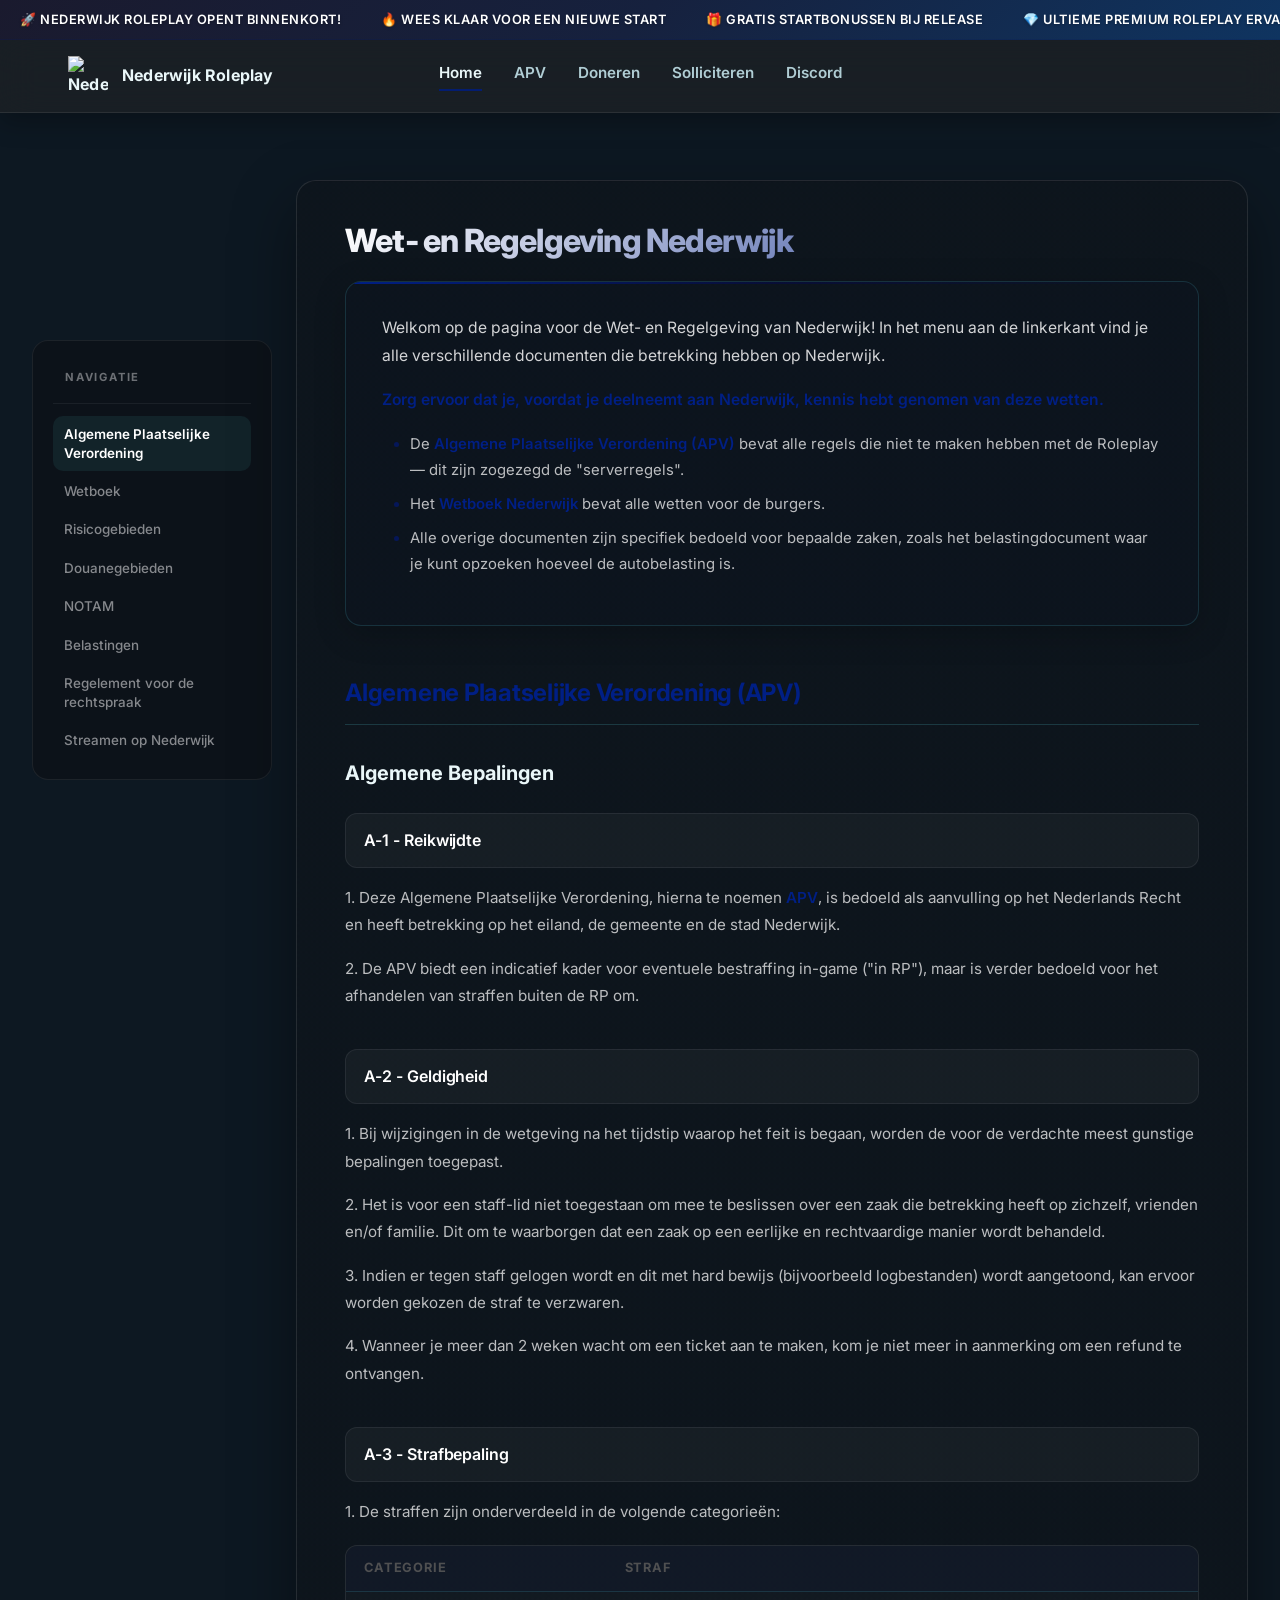
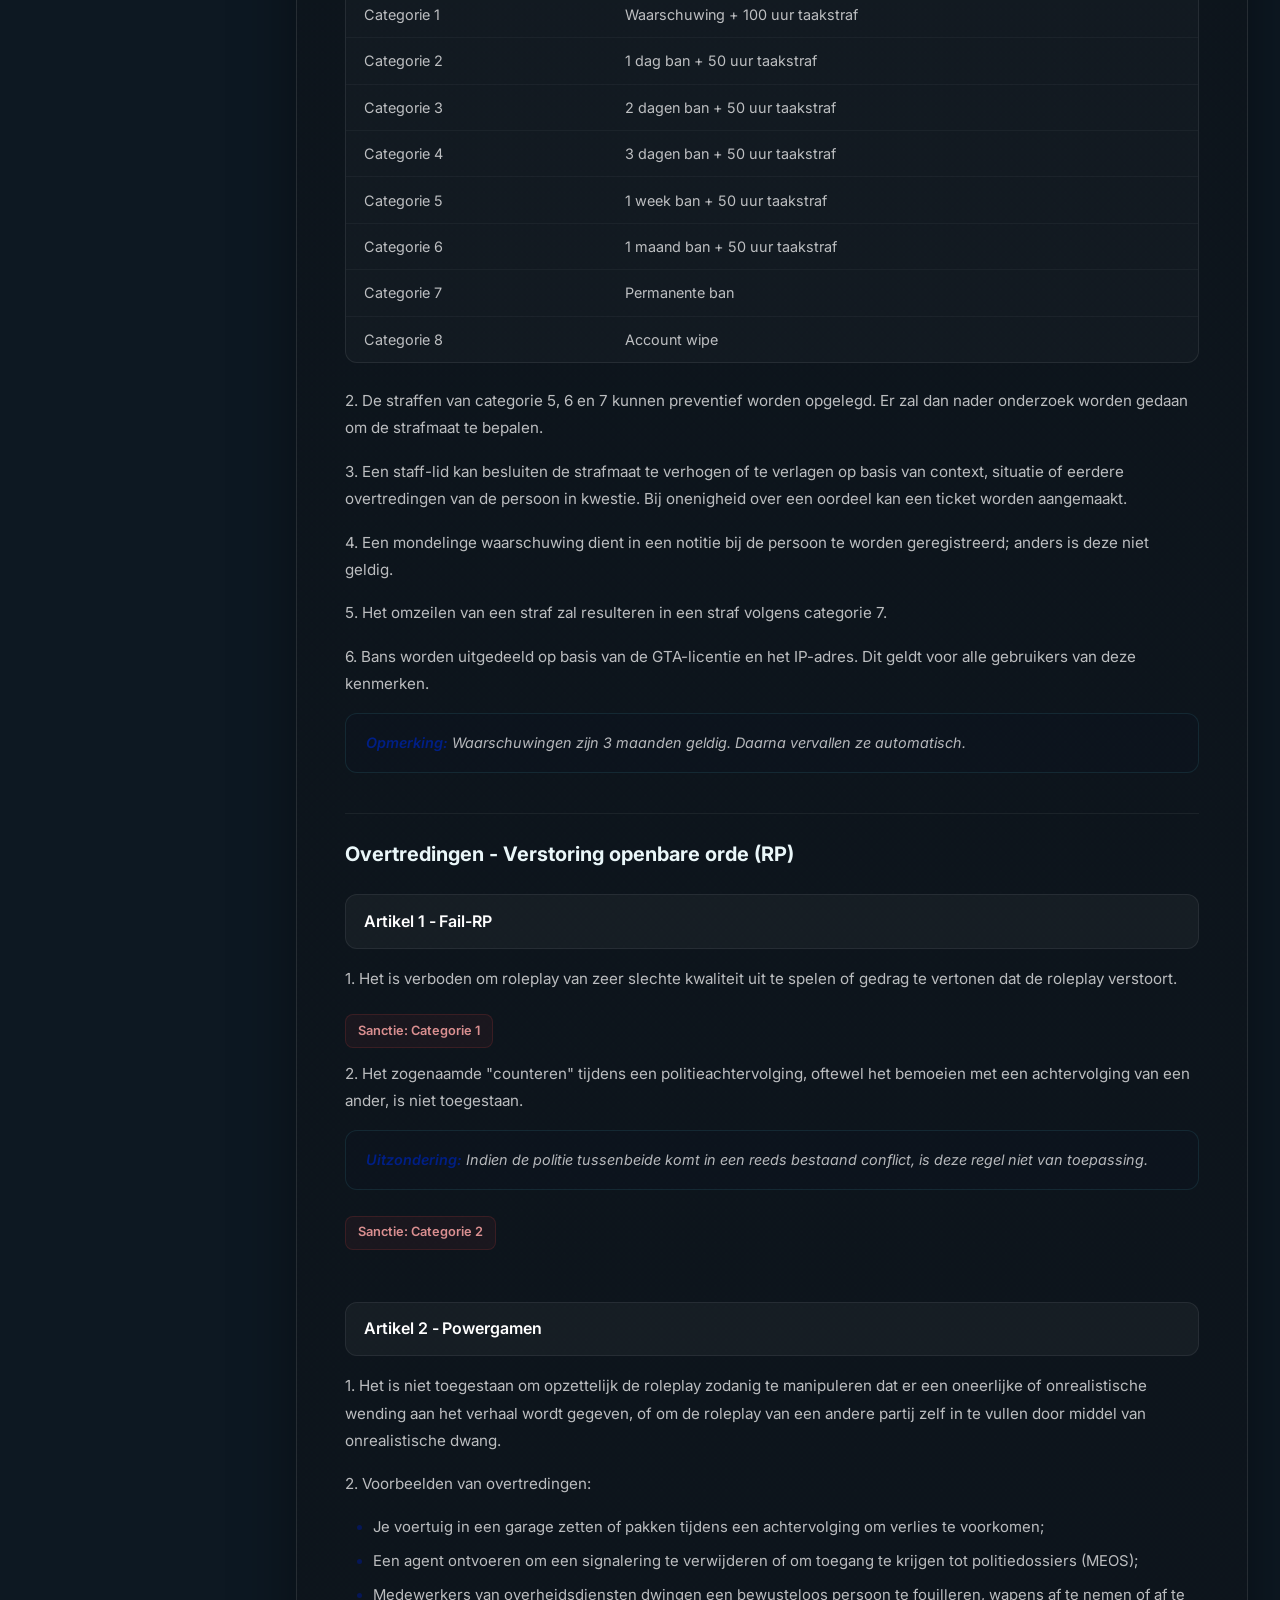
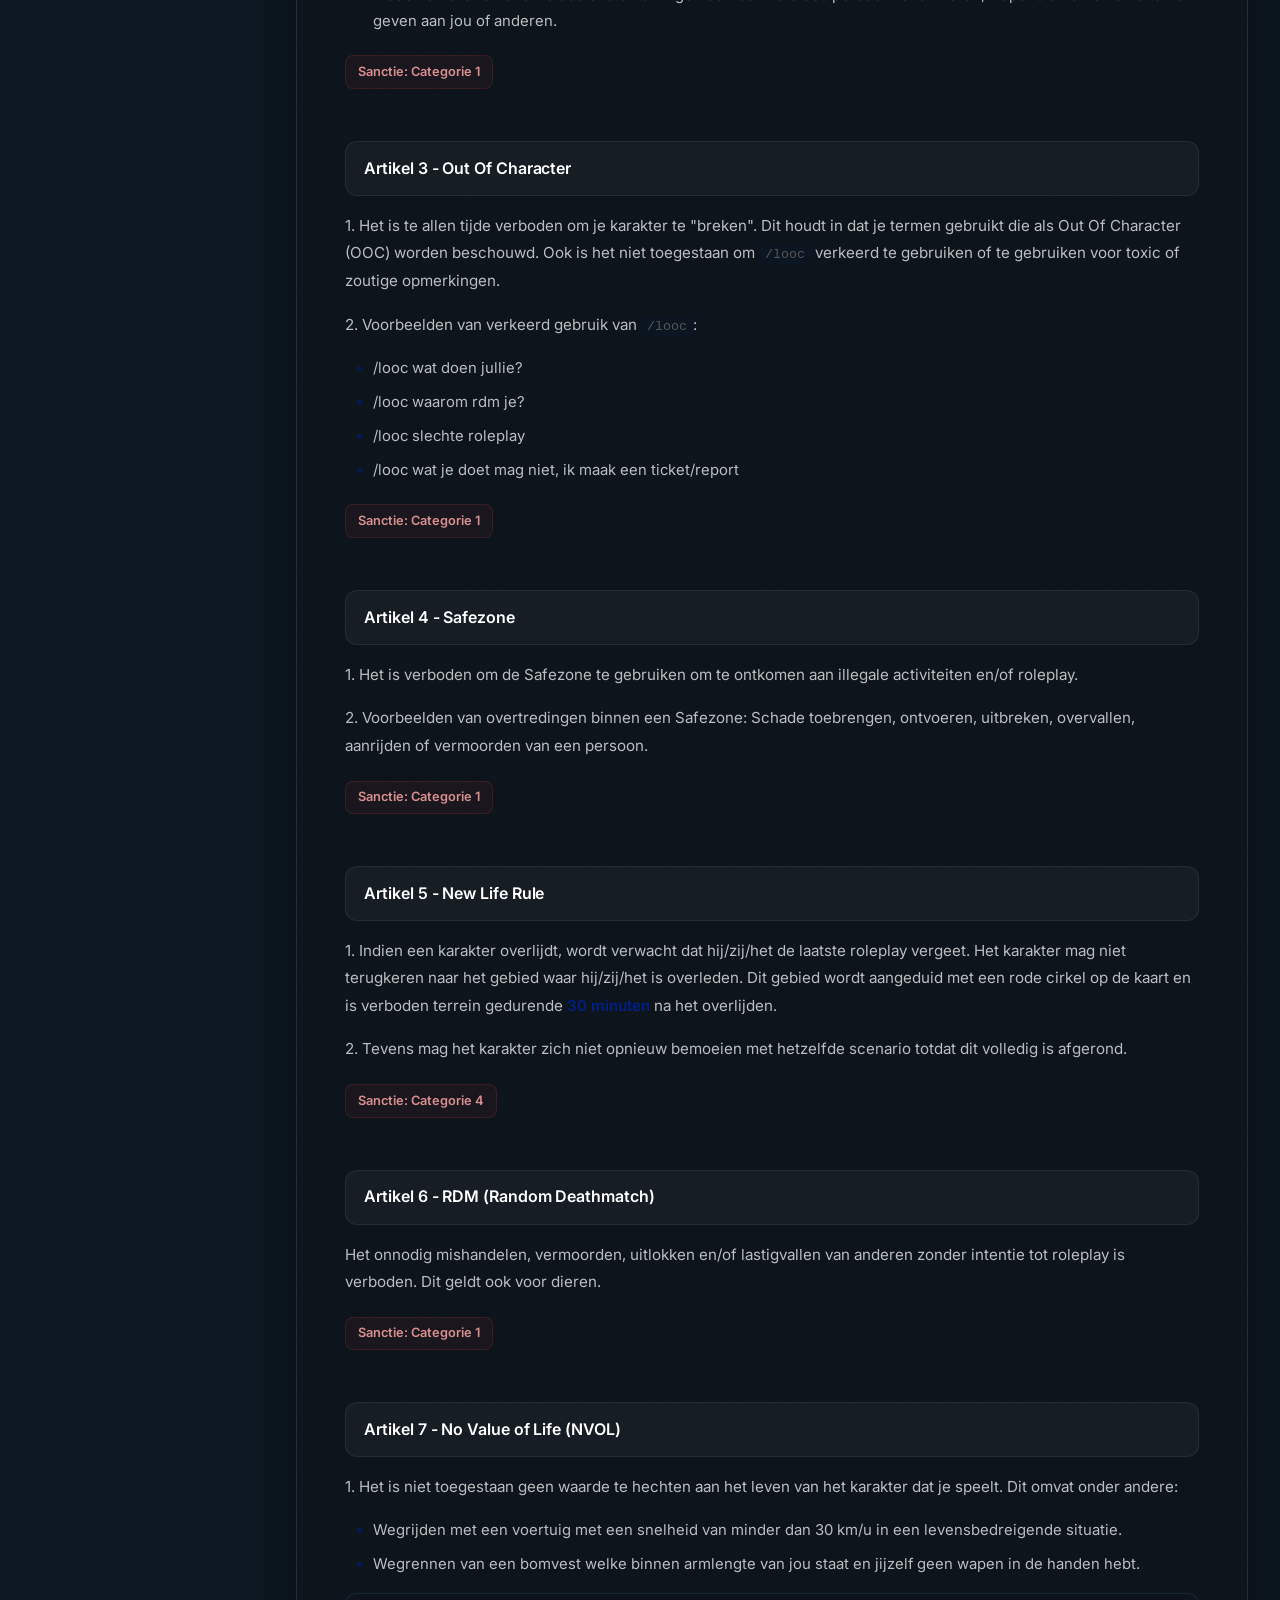
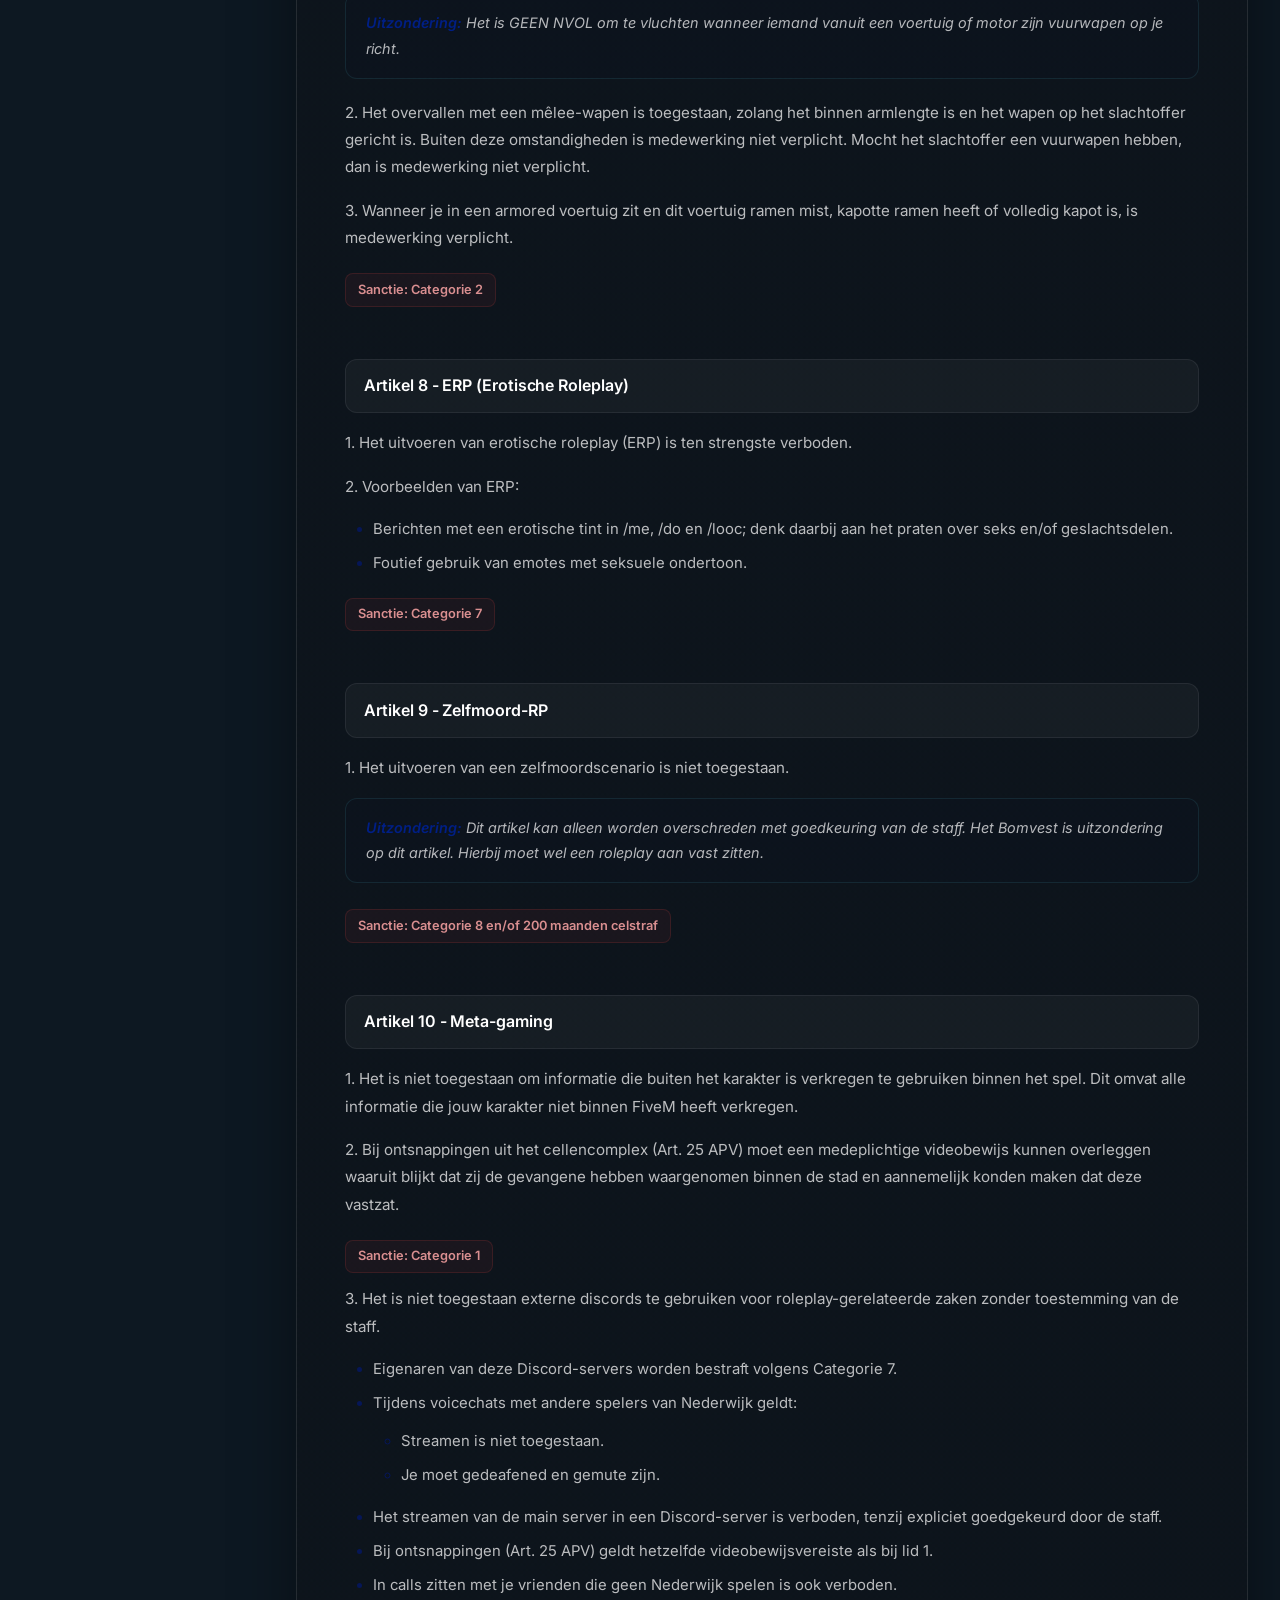
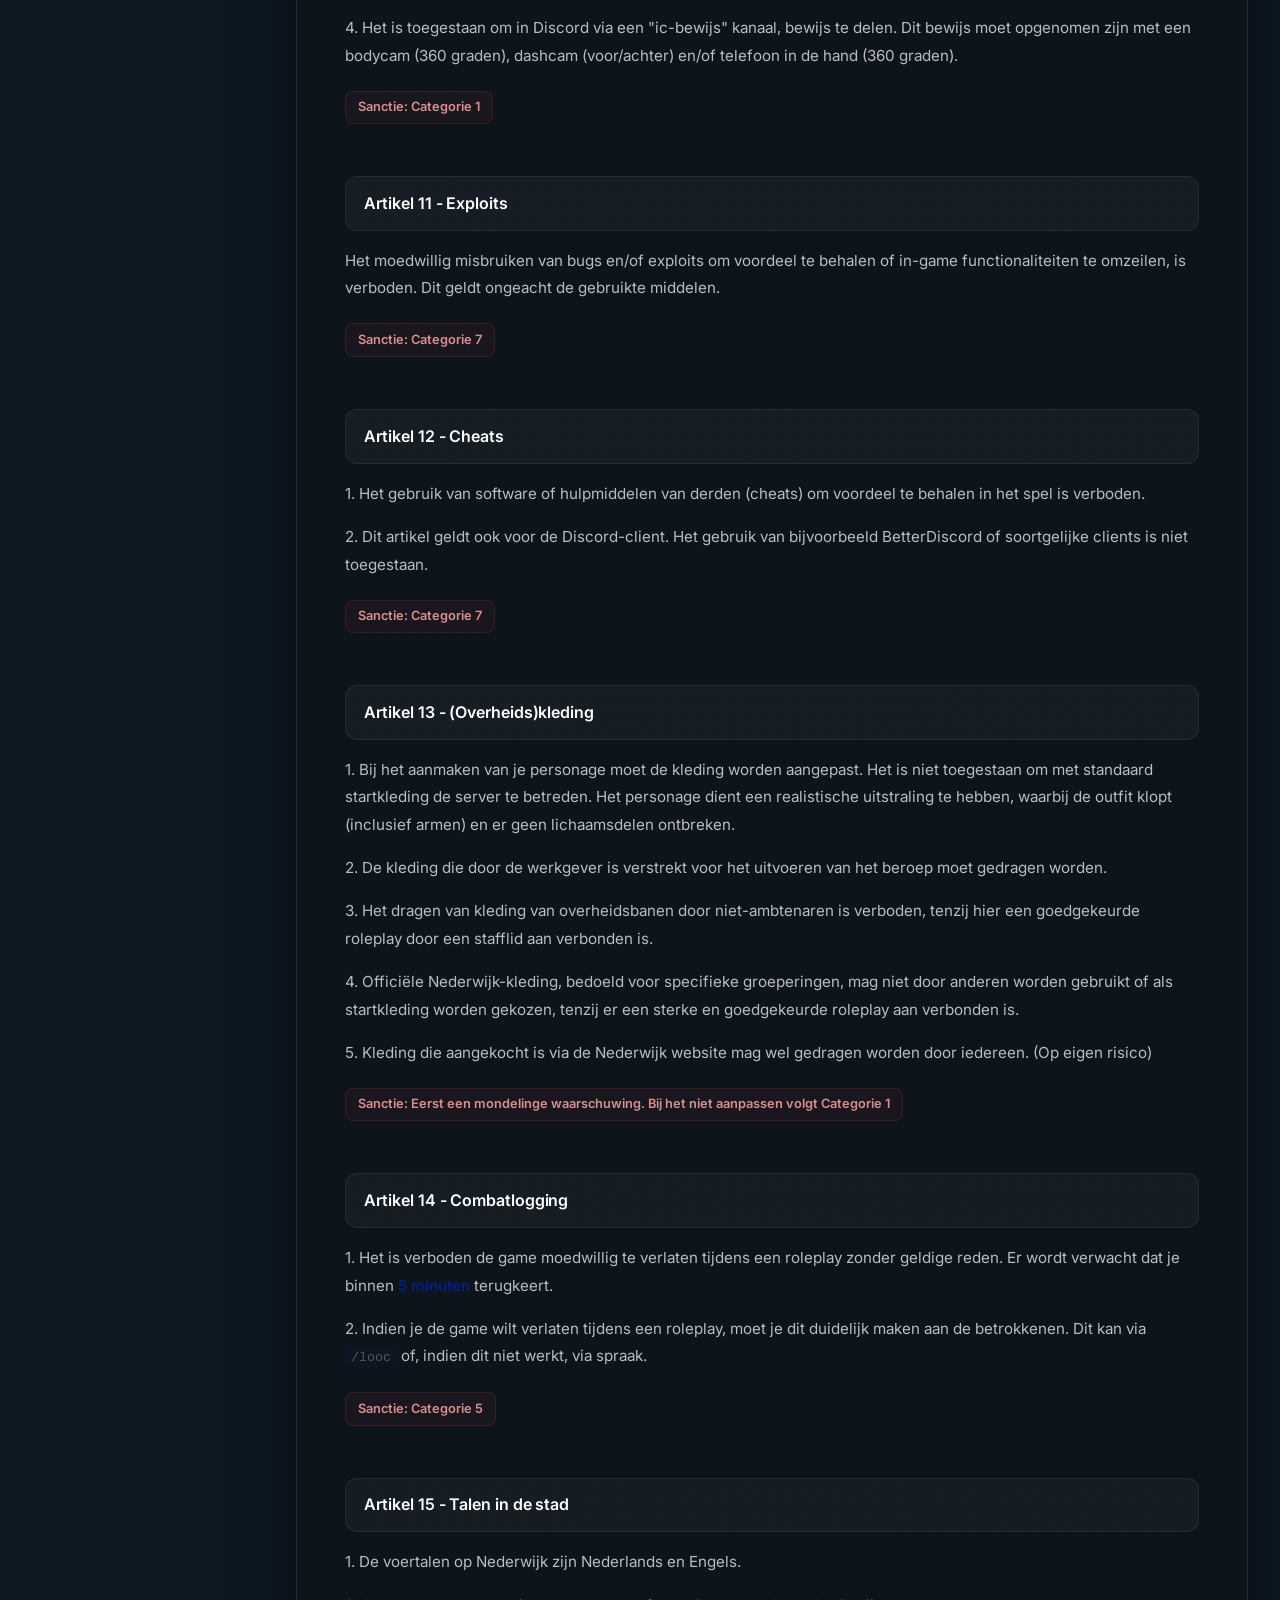
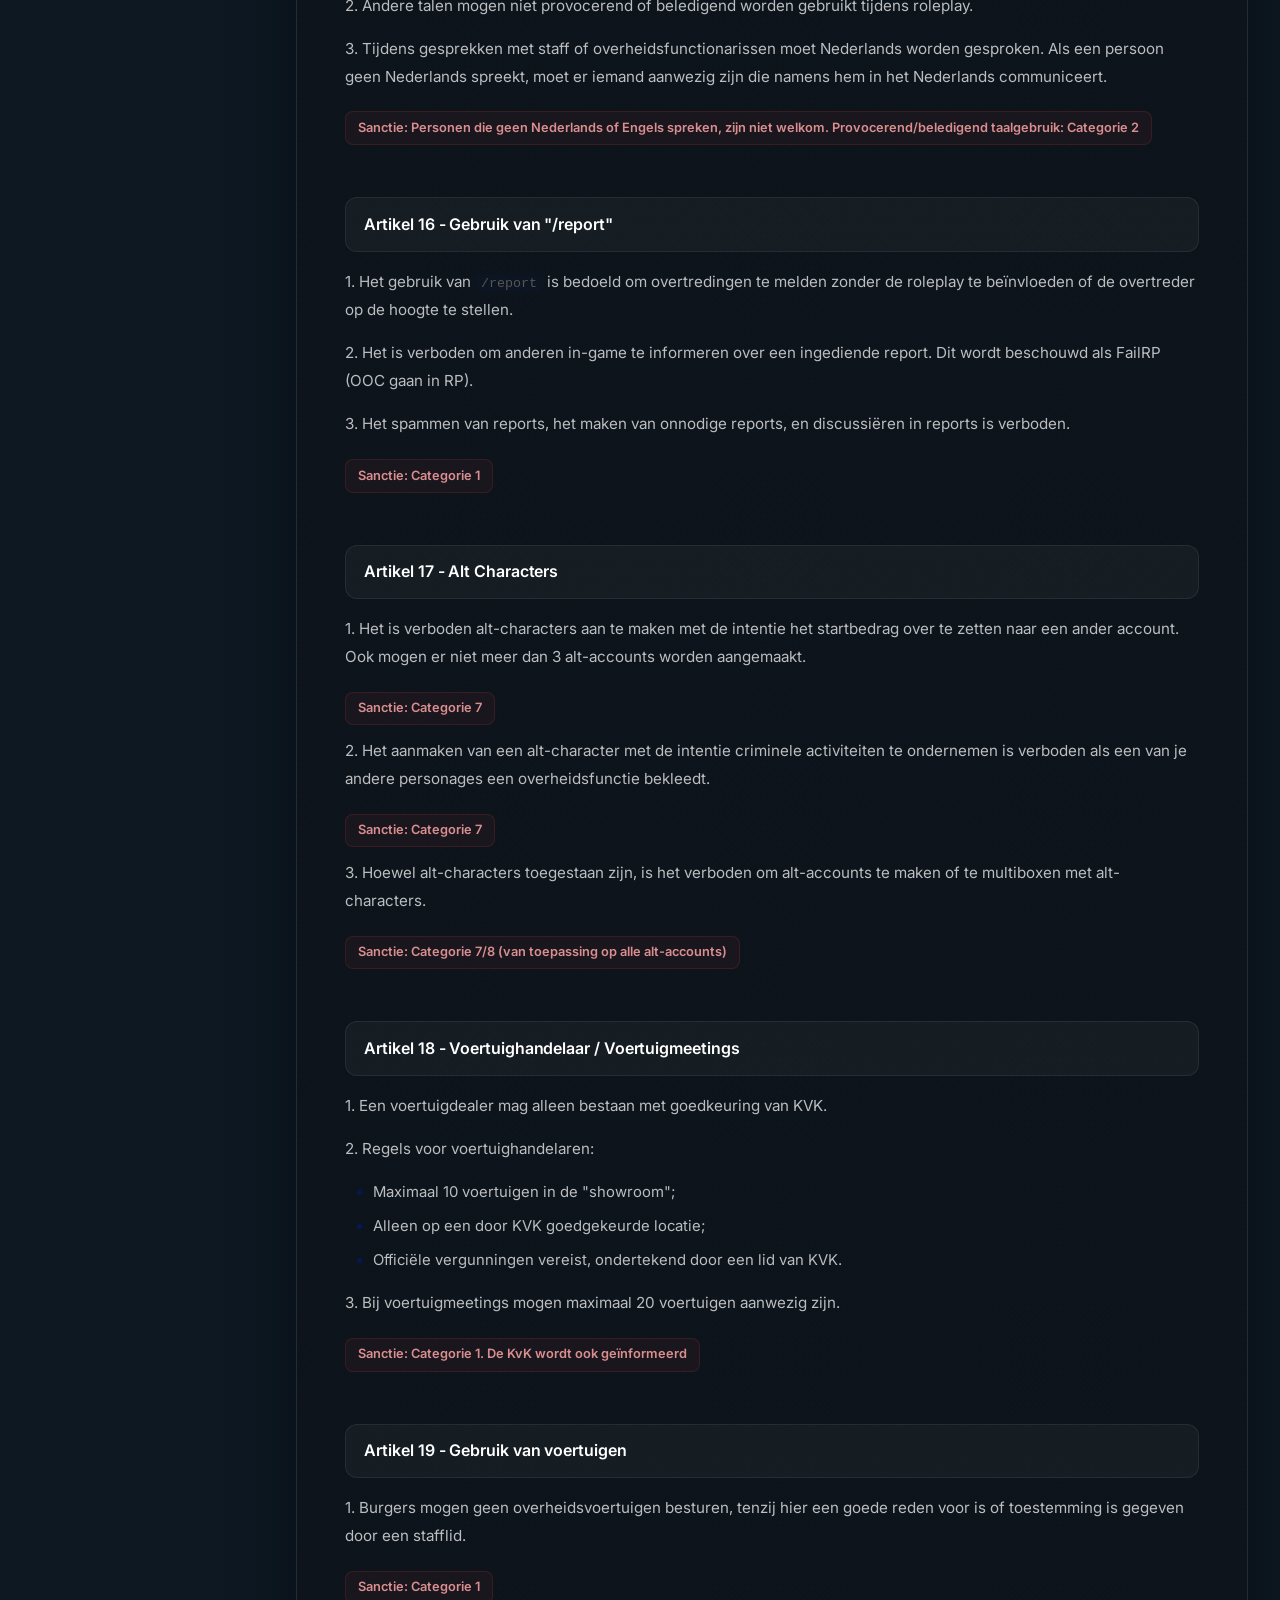
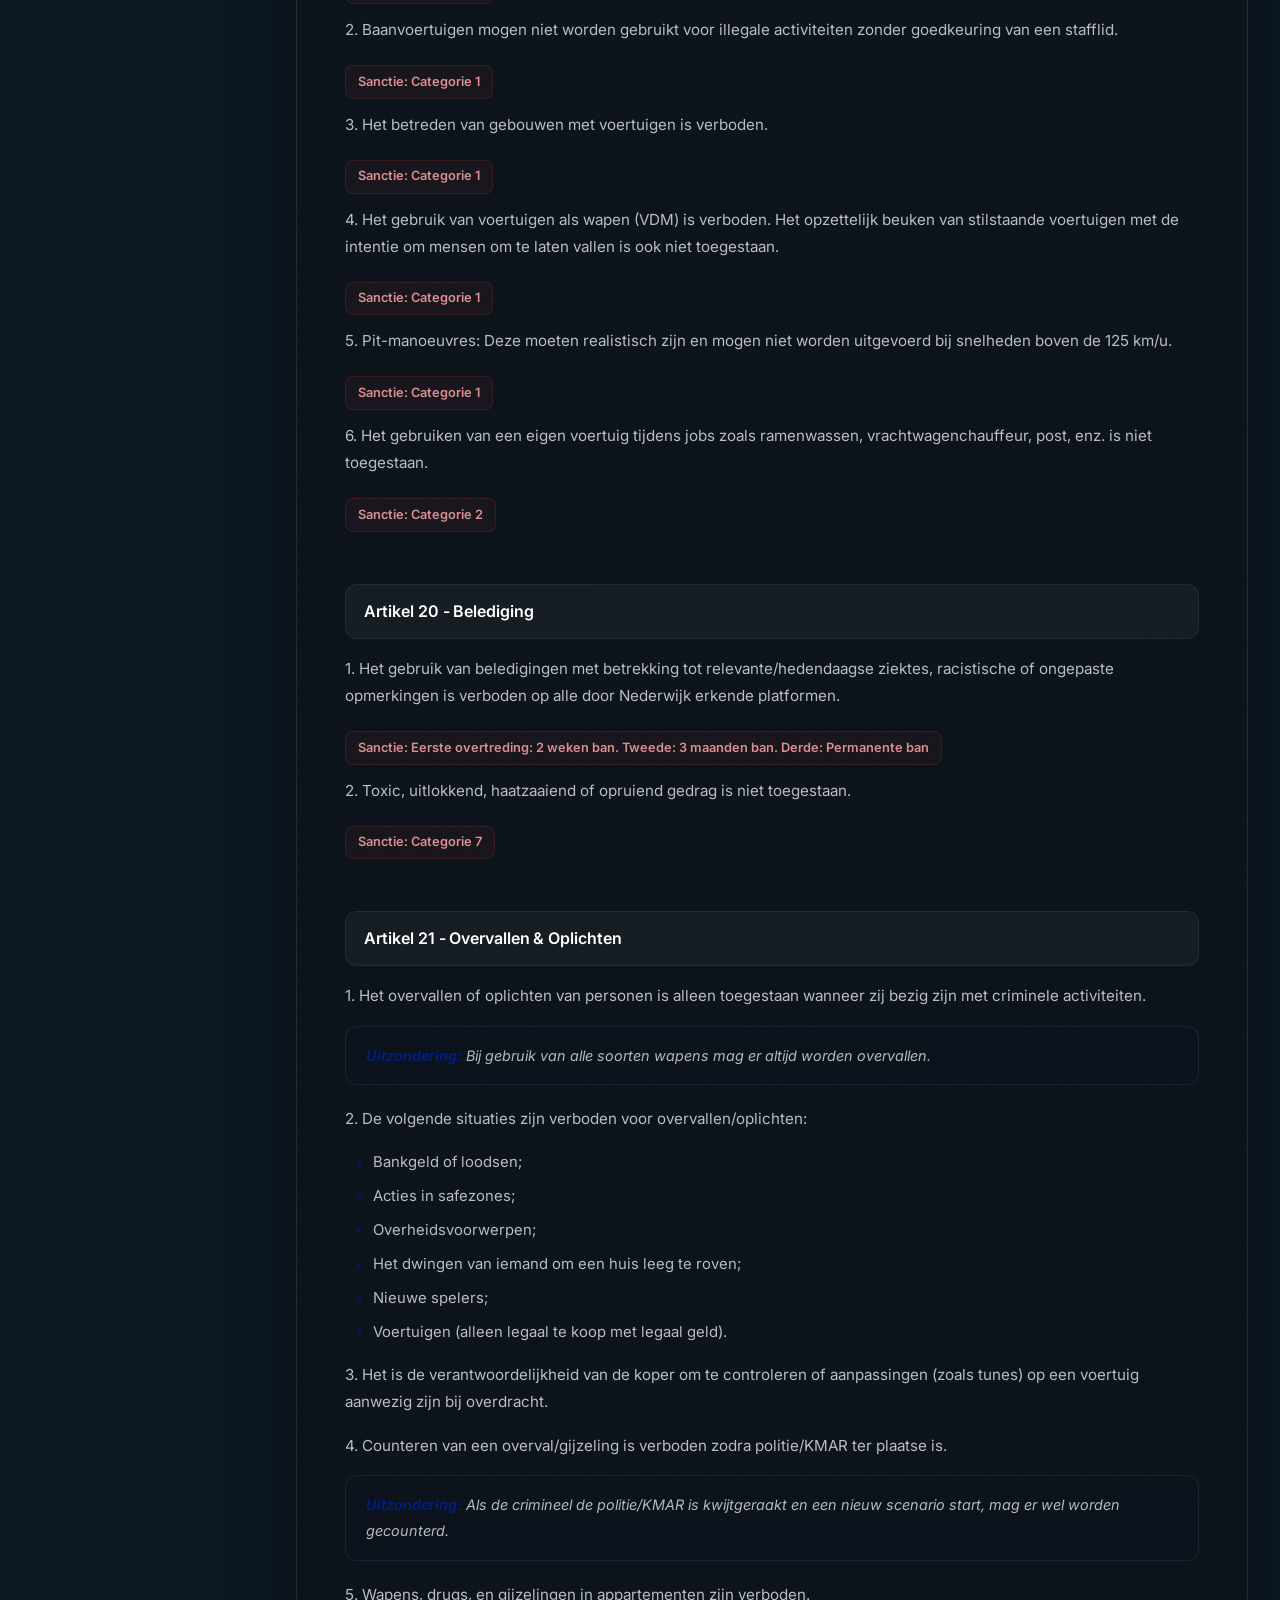
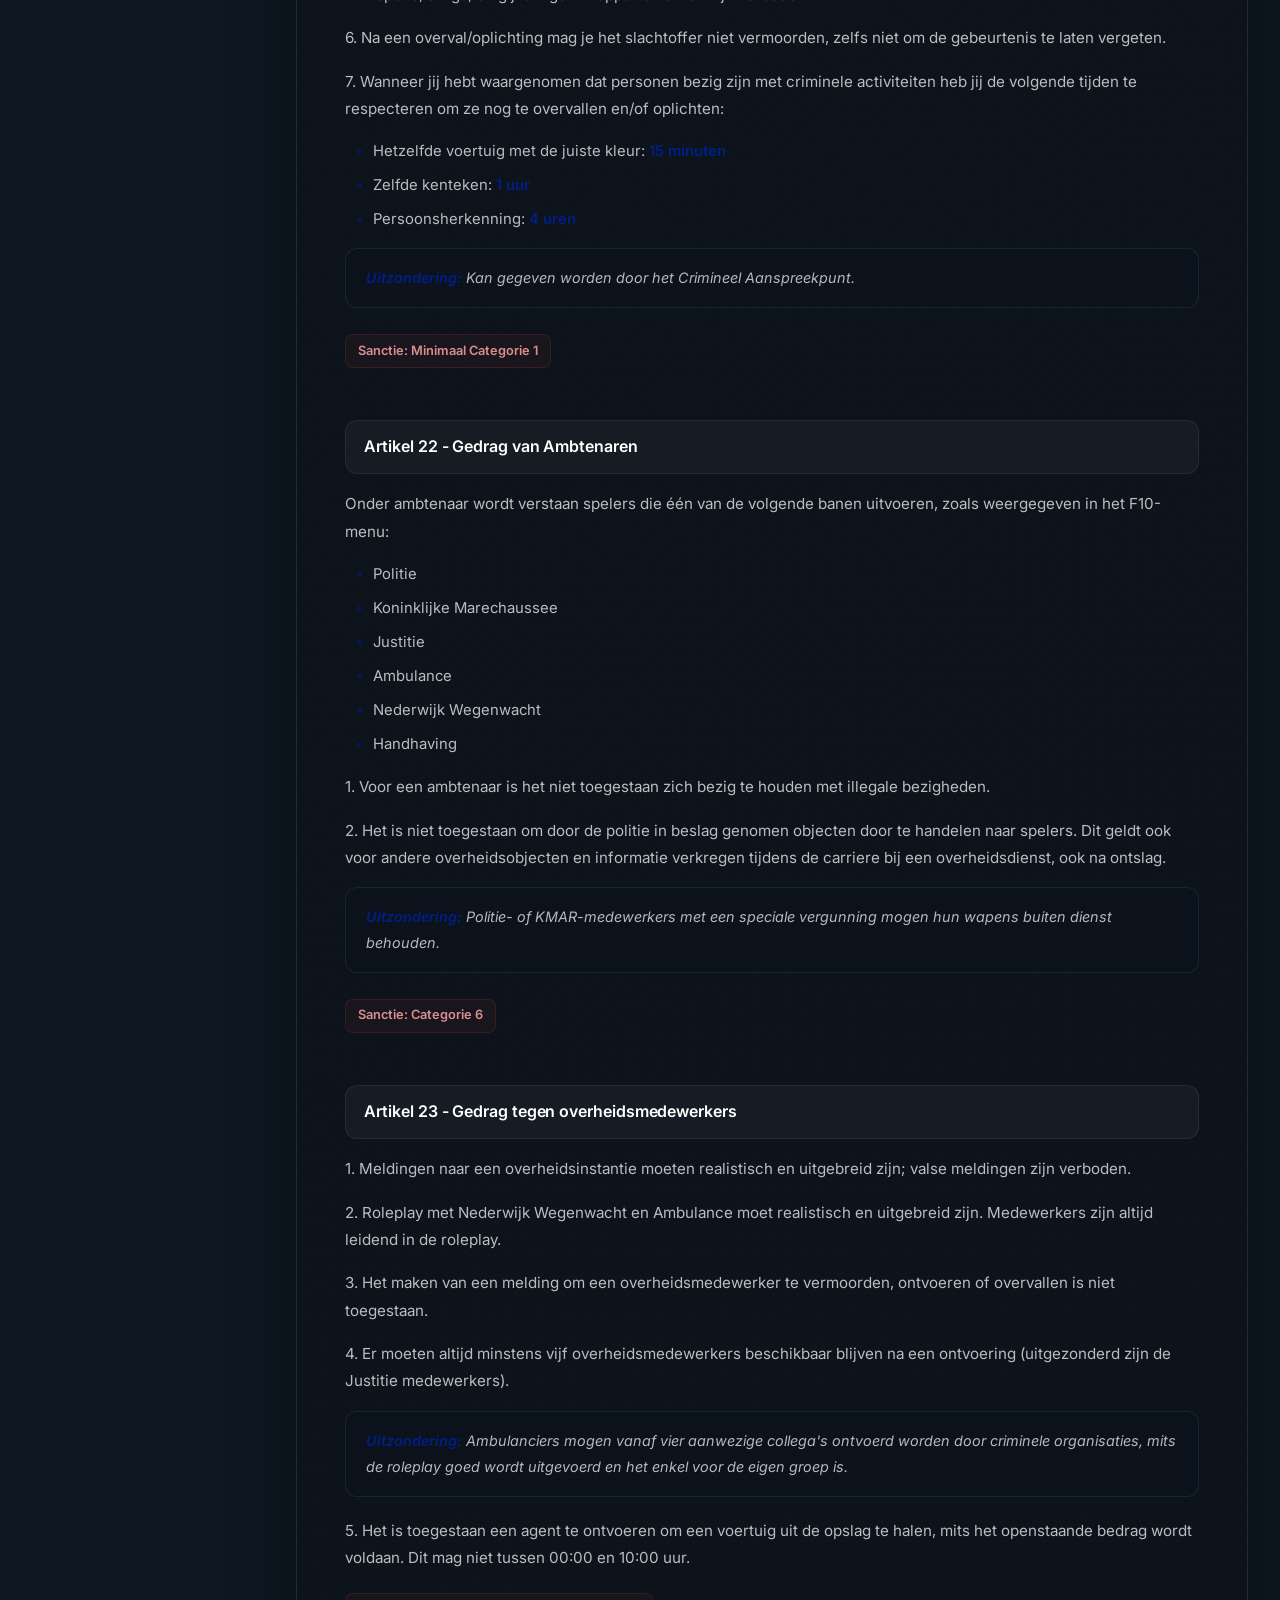
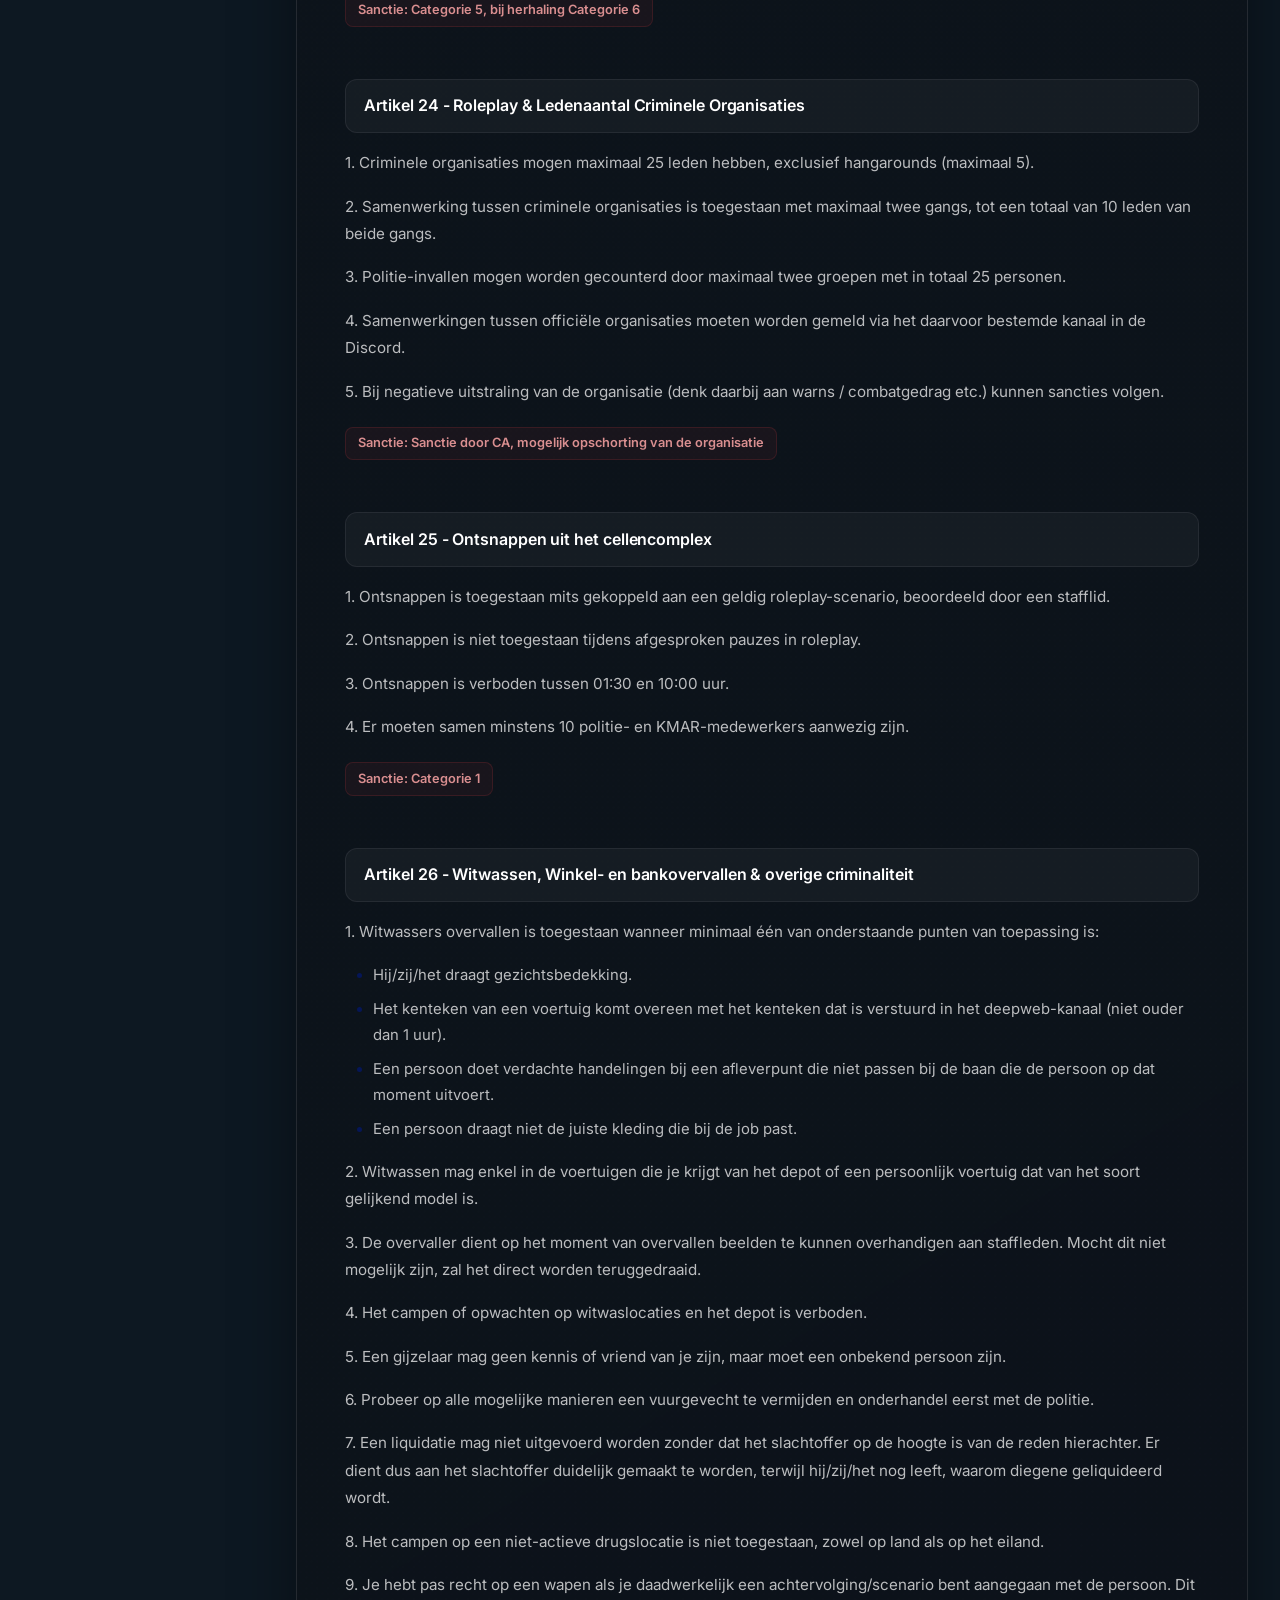
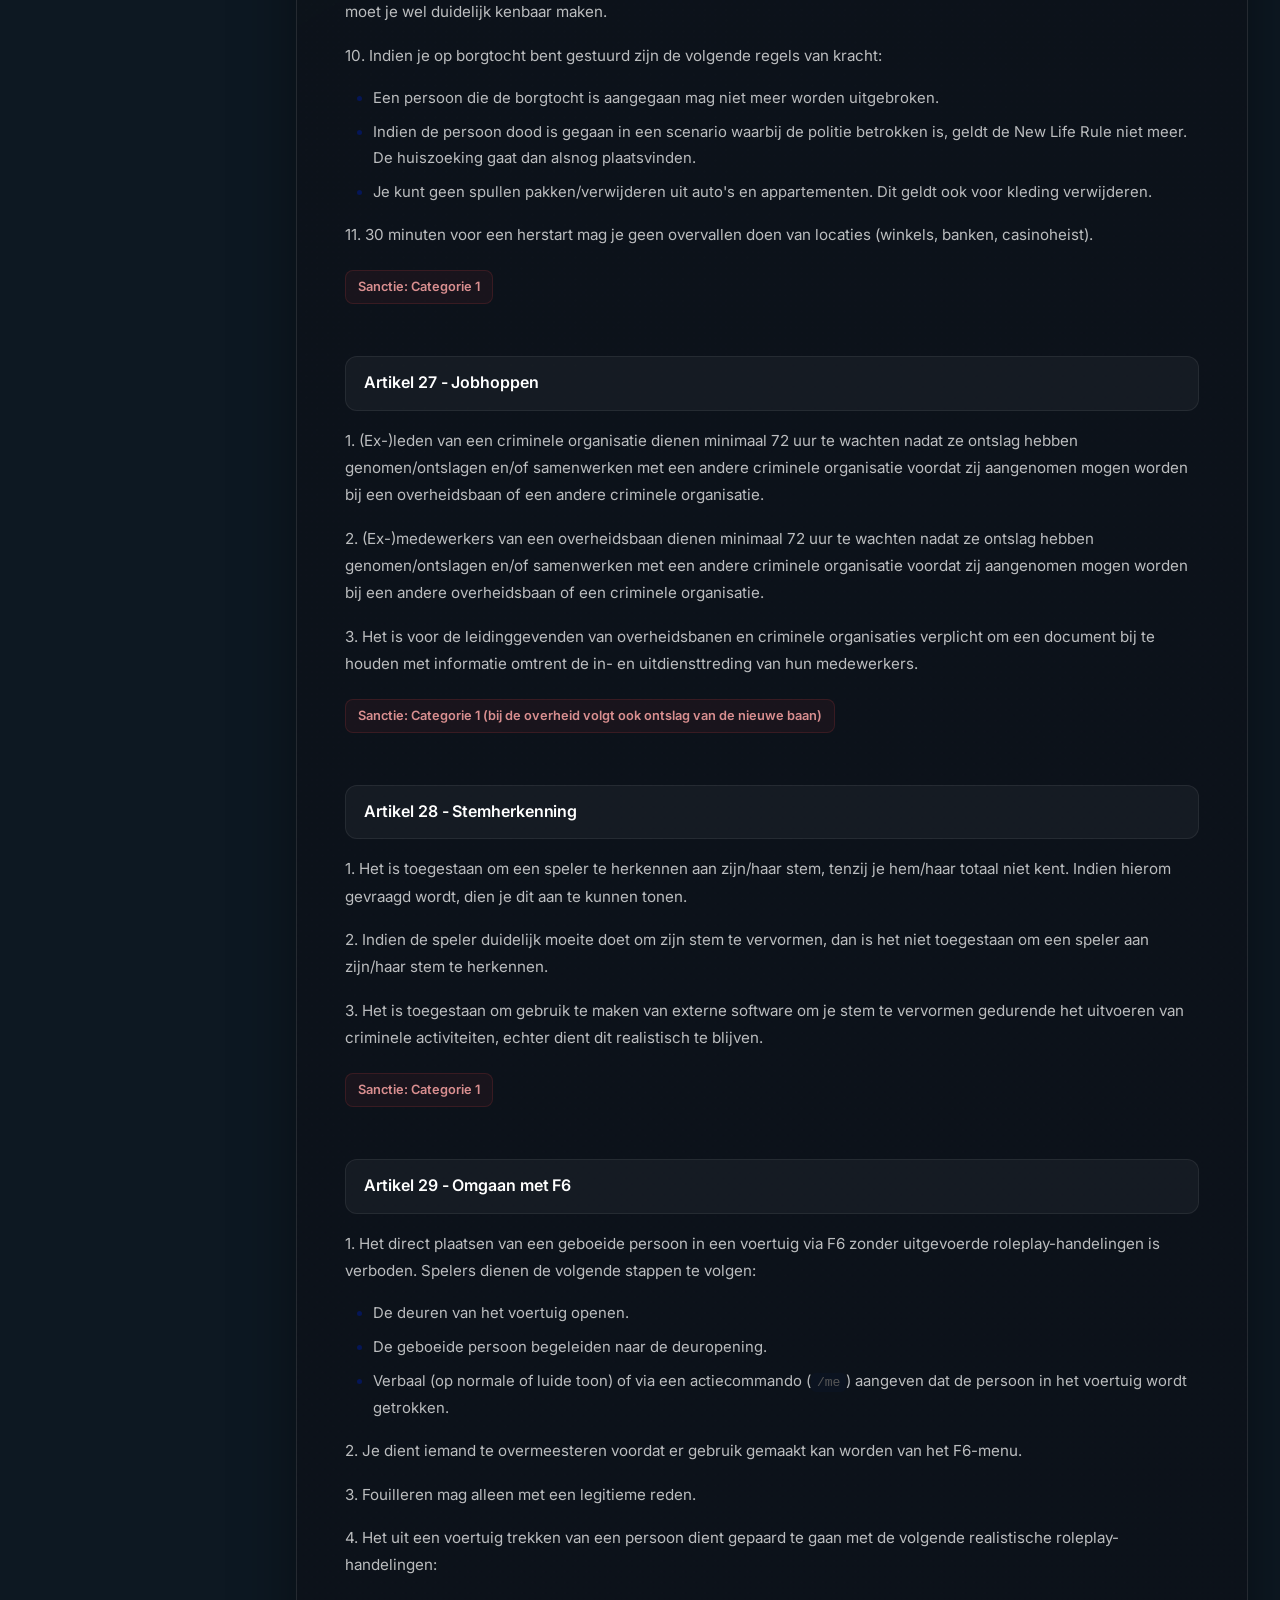
==== commit 9e0fce39: "Update index.html" ====
--- a/apv/index.html
+++ b/apv/index.html
@@ -249,7 +249,7 @@
 
       .docs-content code {
         background: rgba(2, 32, 88, 0.1);
-        color: #001f85;
+        color: #565657;
         padding: 0.15em 0.45em;
         border-radius: 5px;
         font-size: 0.88em;
@@ -273,7 +273,7 @@
         padding: 0.75rem 1.15rem;
         text-align: left;
         font-weight: 700;
-        color: rgba(0, 20, 110, 0.9);
+        color: rgba(87, 87, 87, 0.9);
         font-size: 0.8rem;
         text-transform: uppercase;
         letter-spacing: 0.06em;
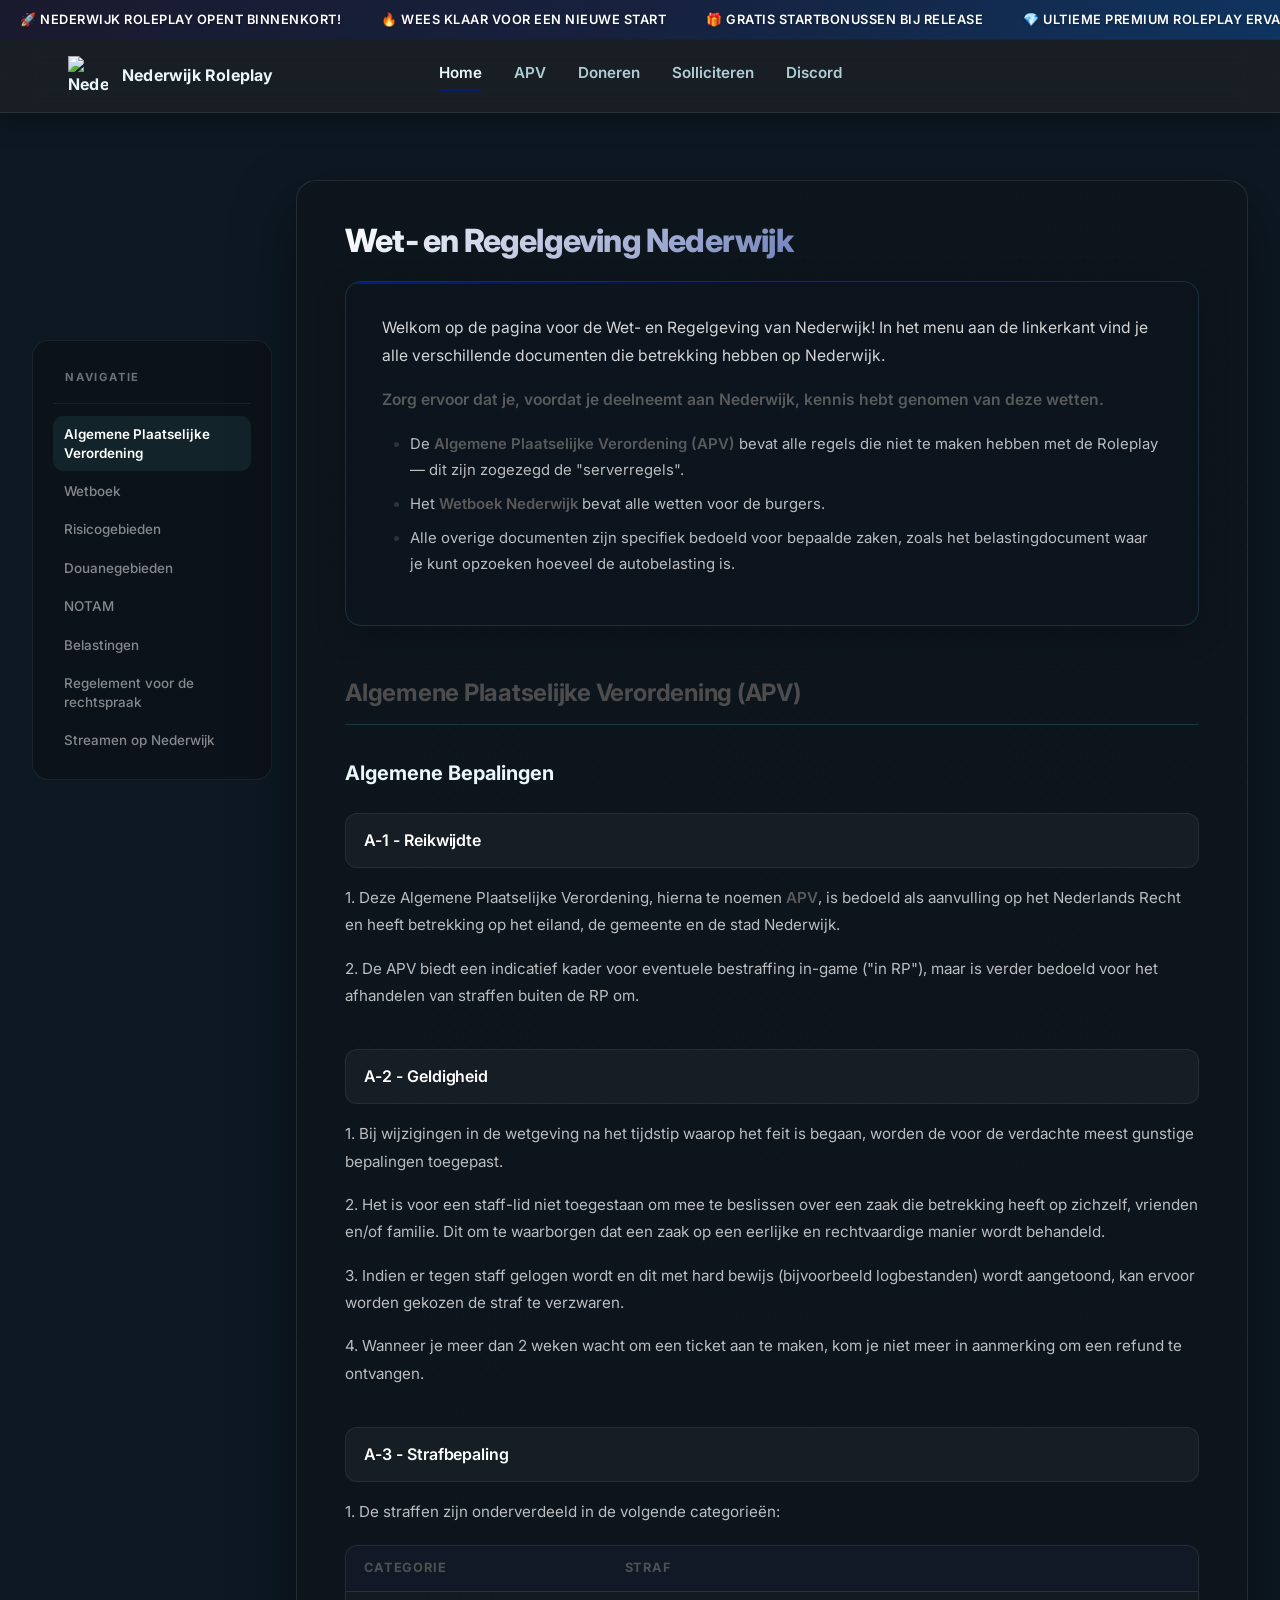
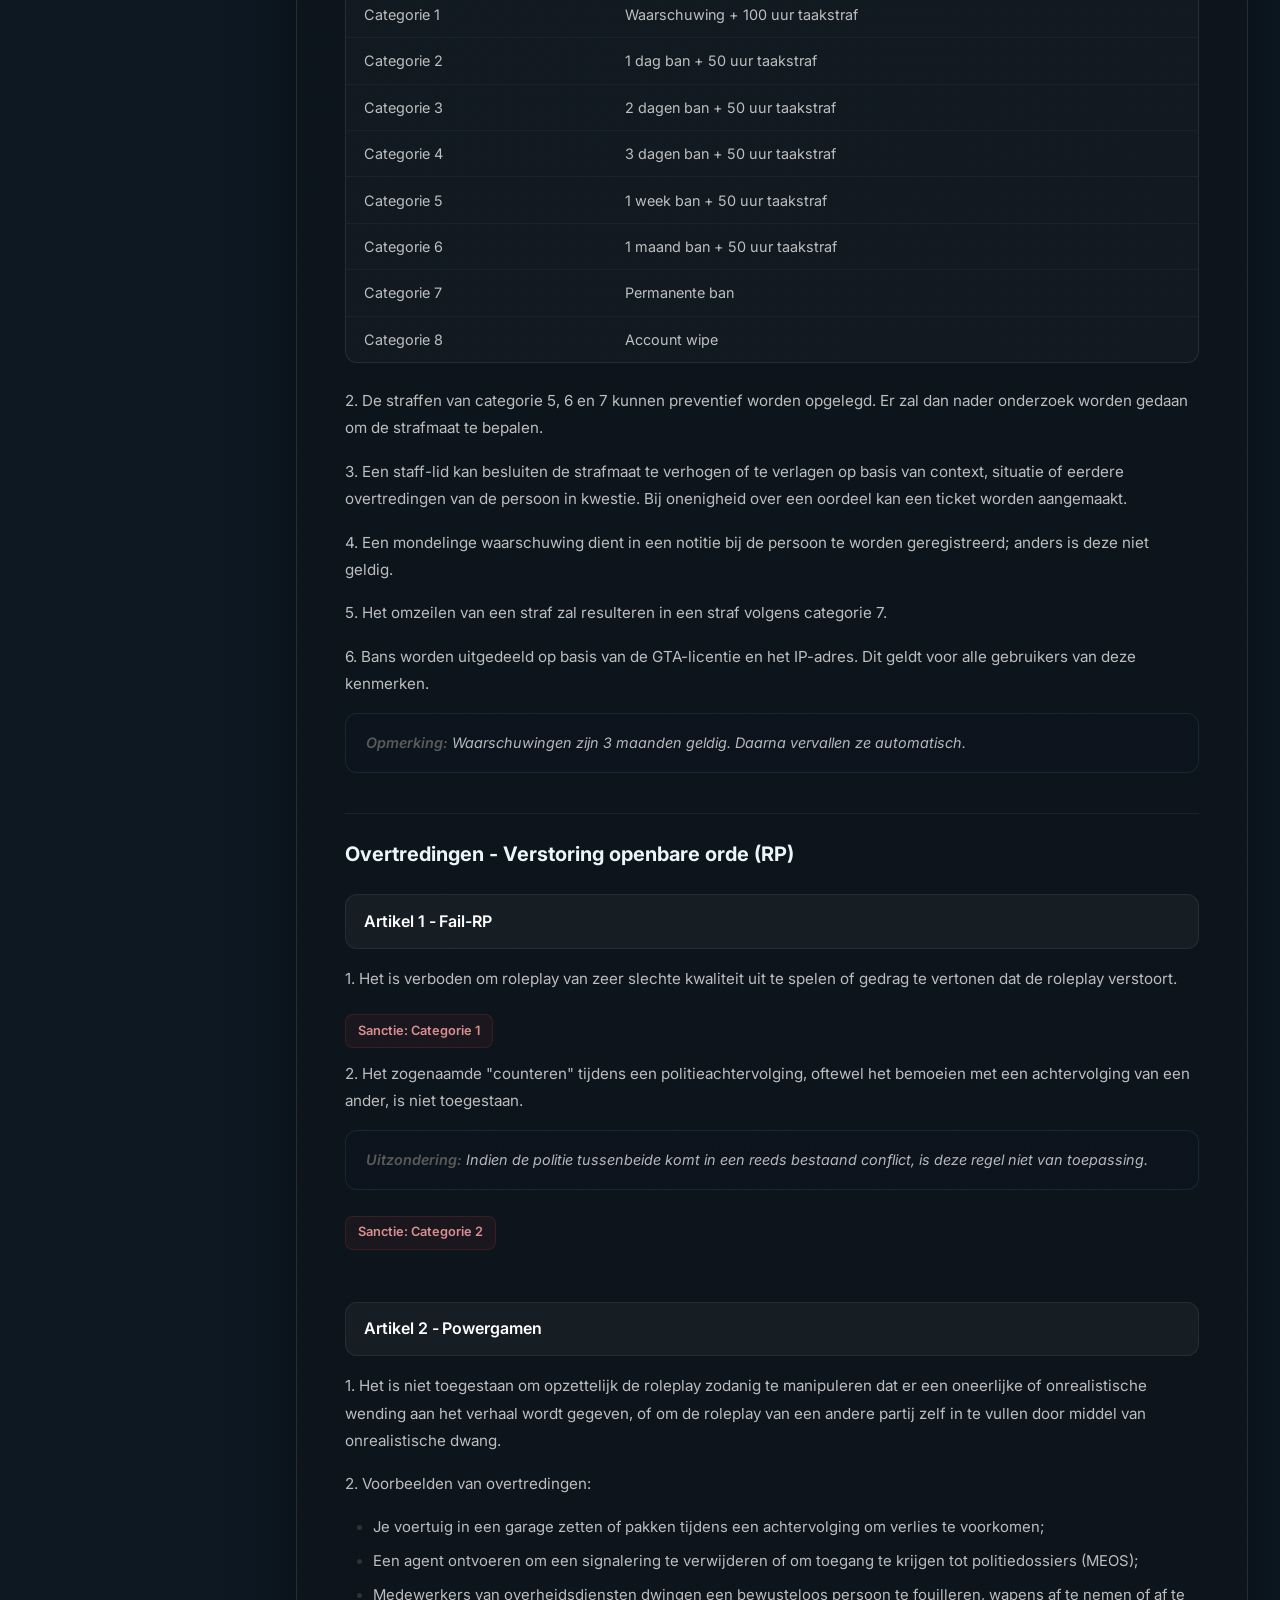
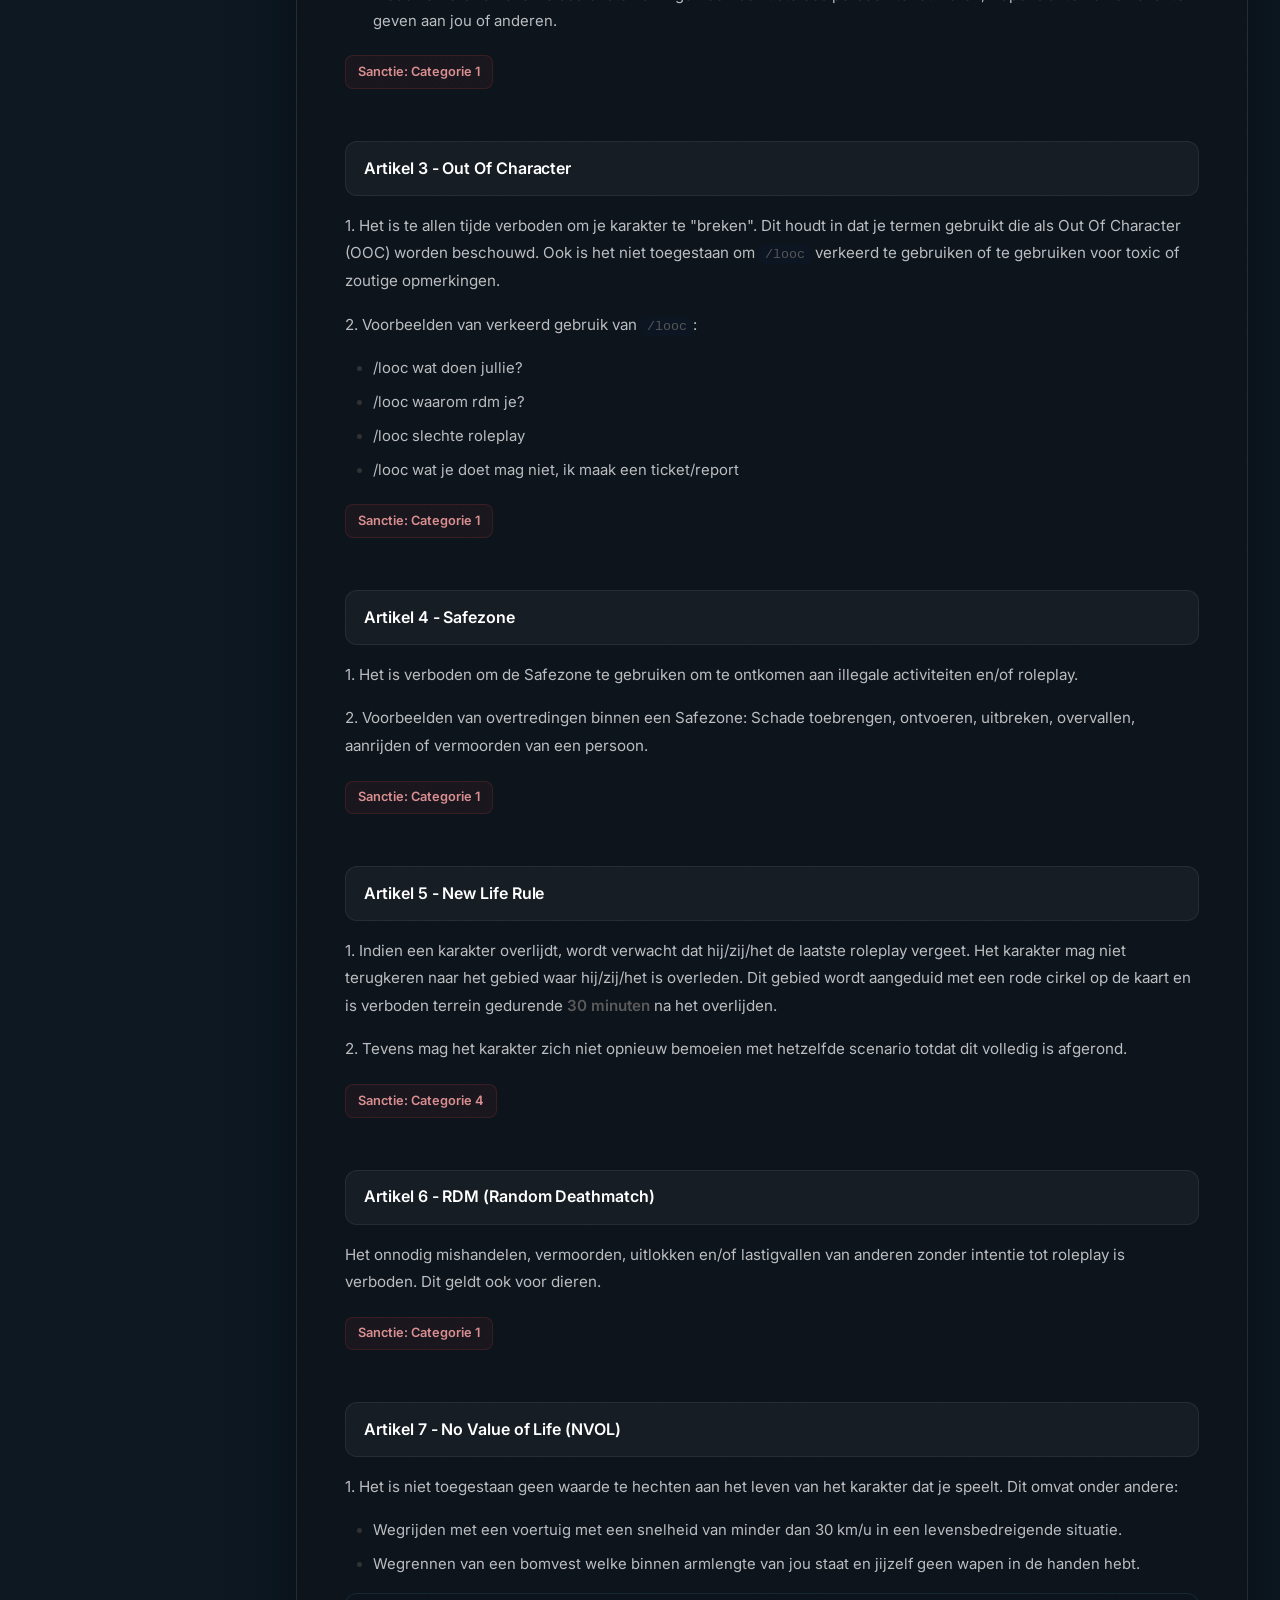
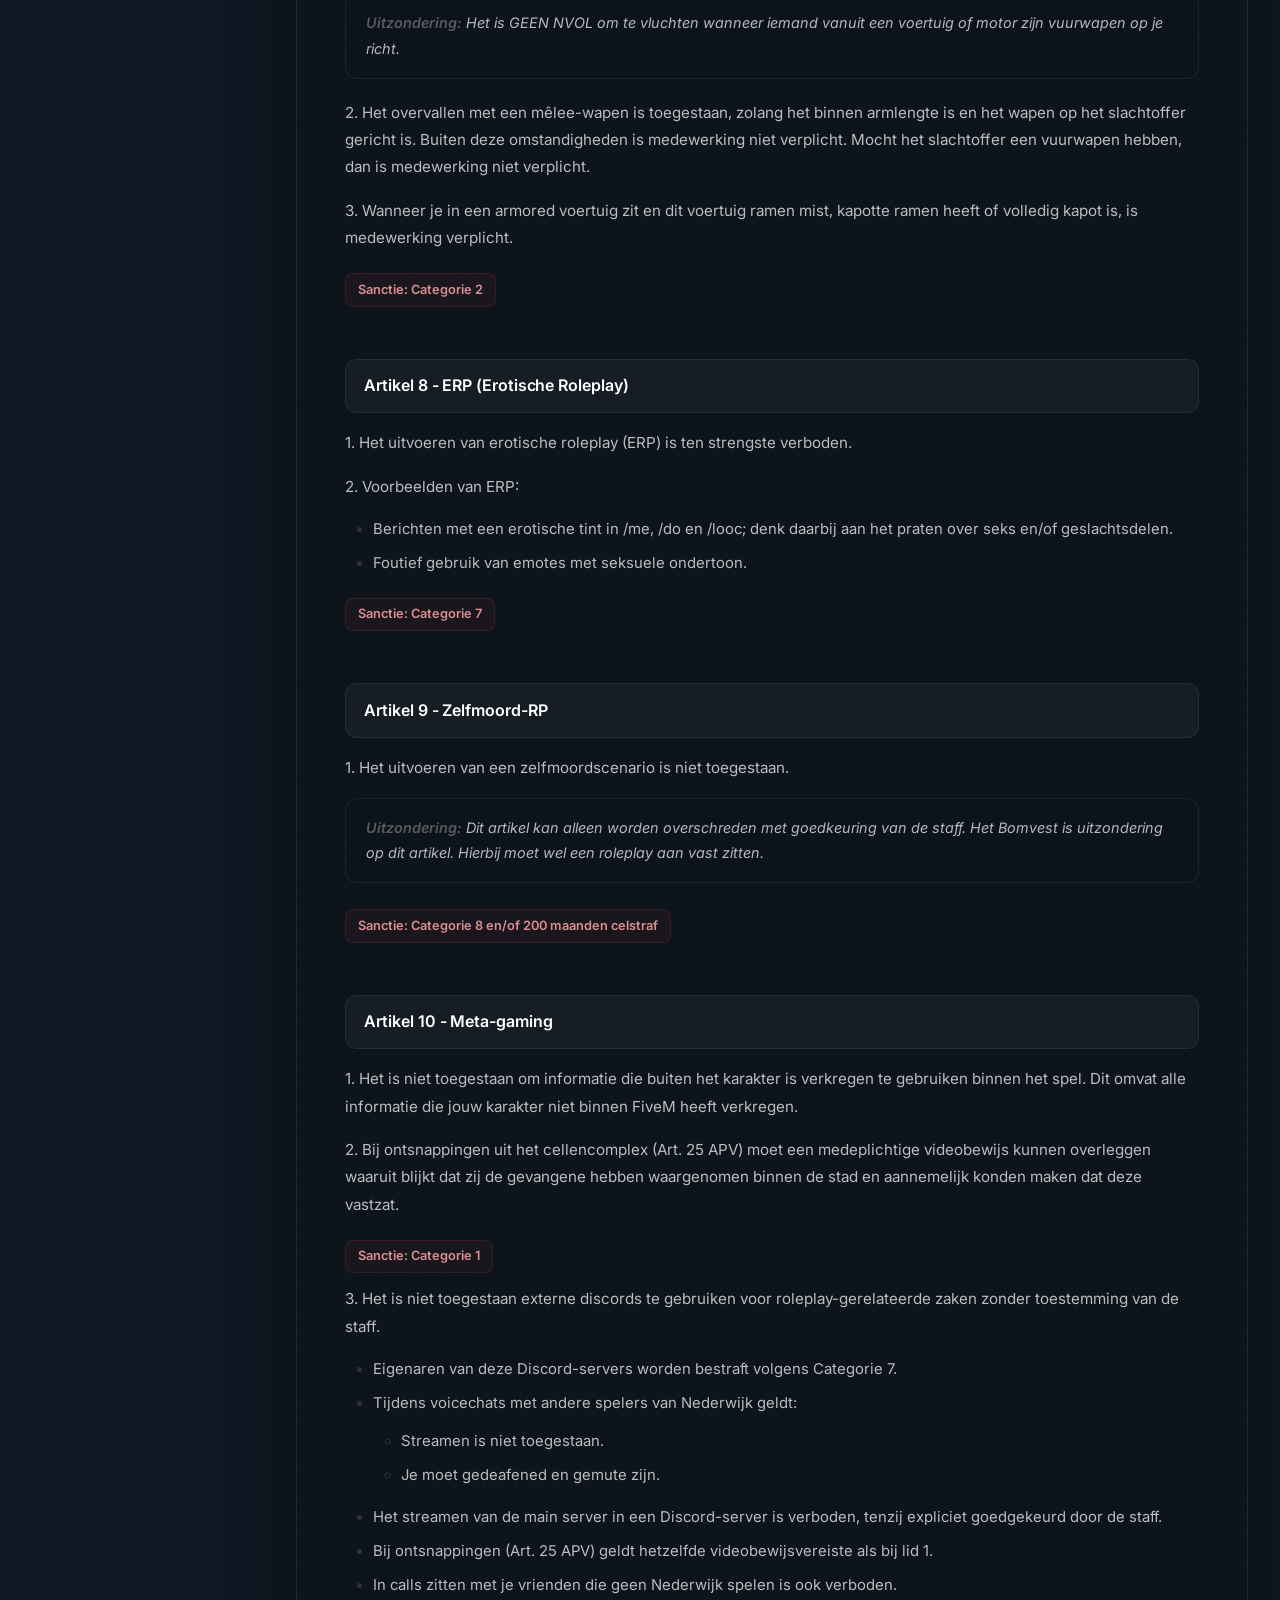
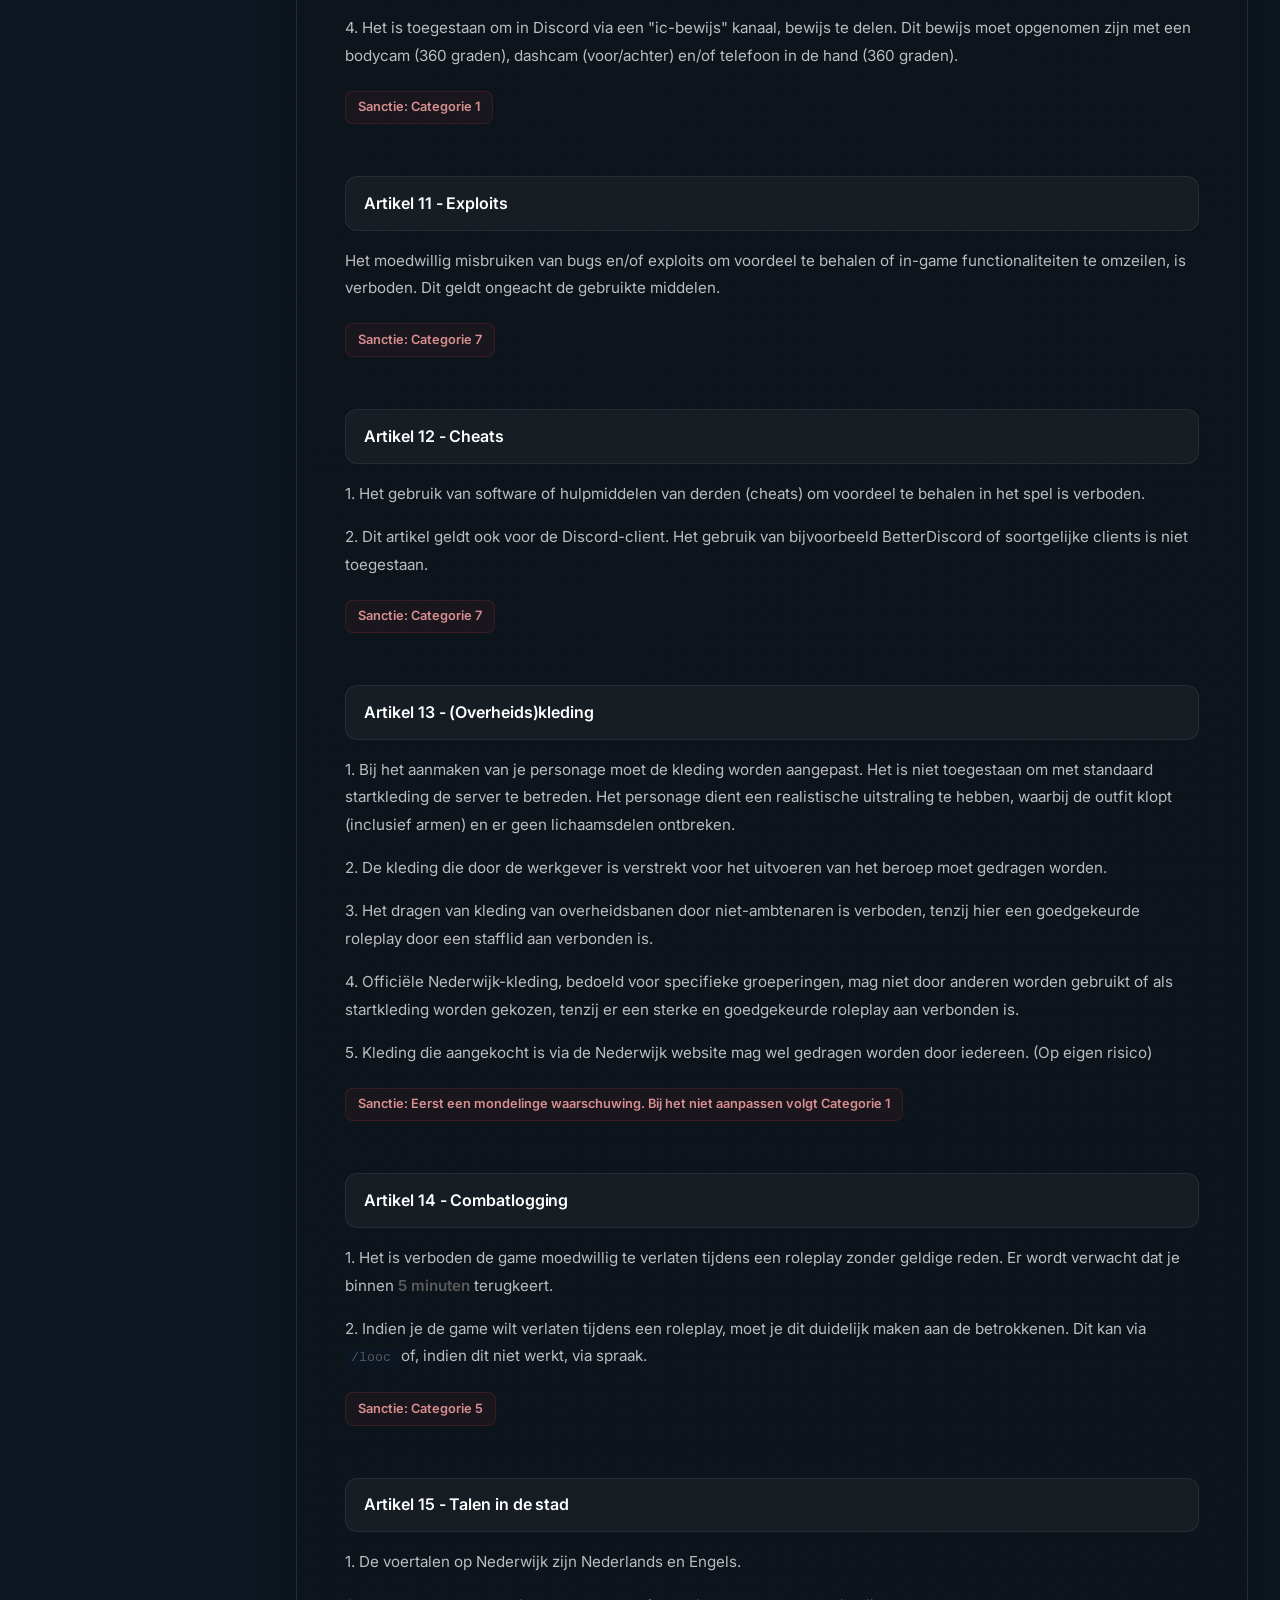
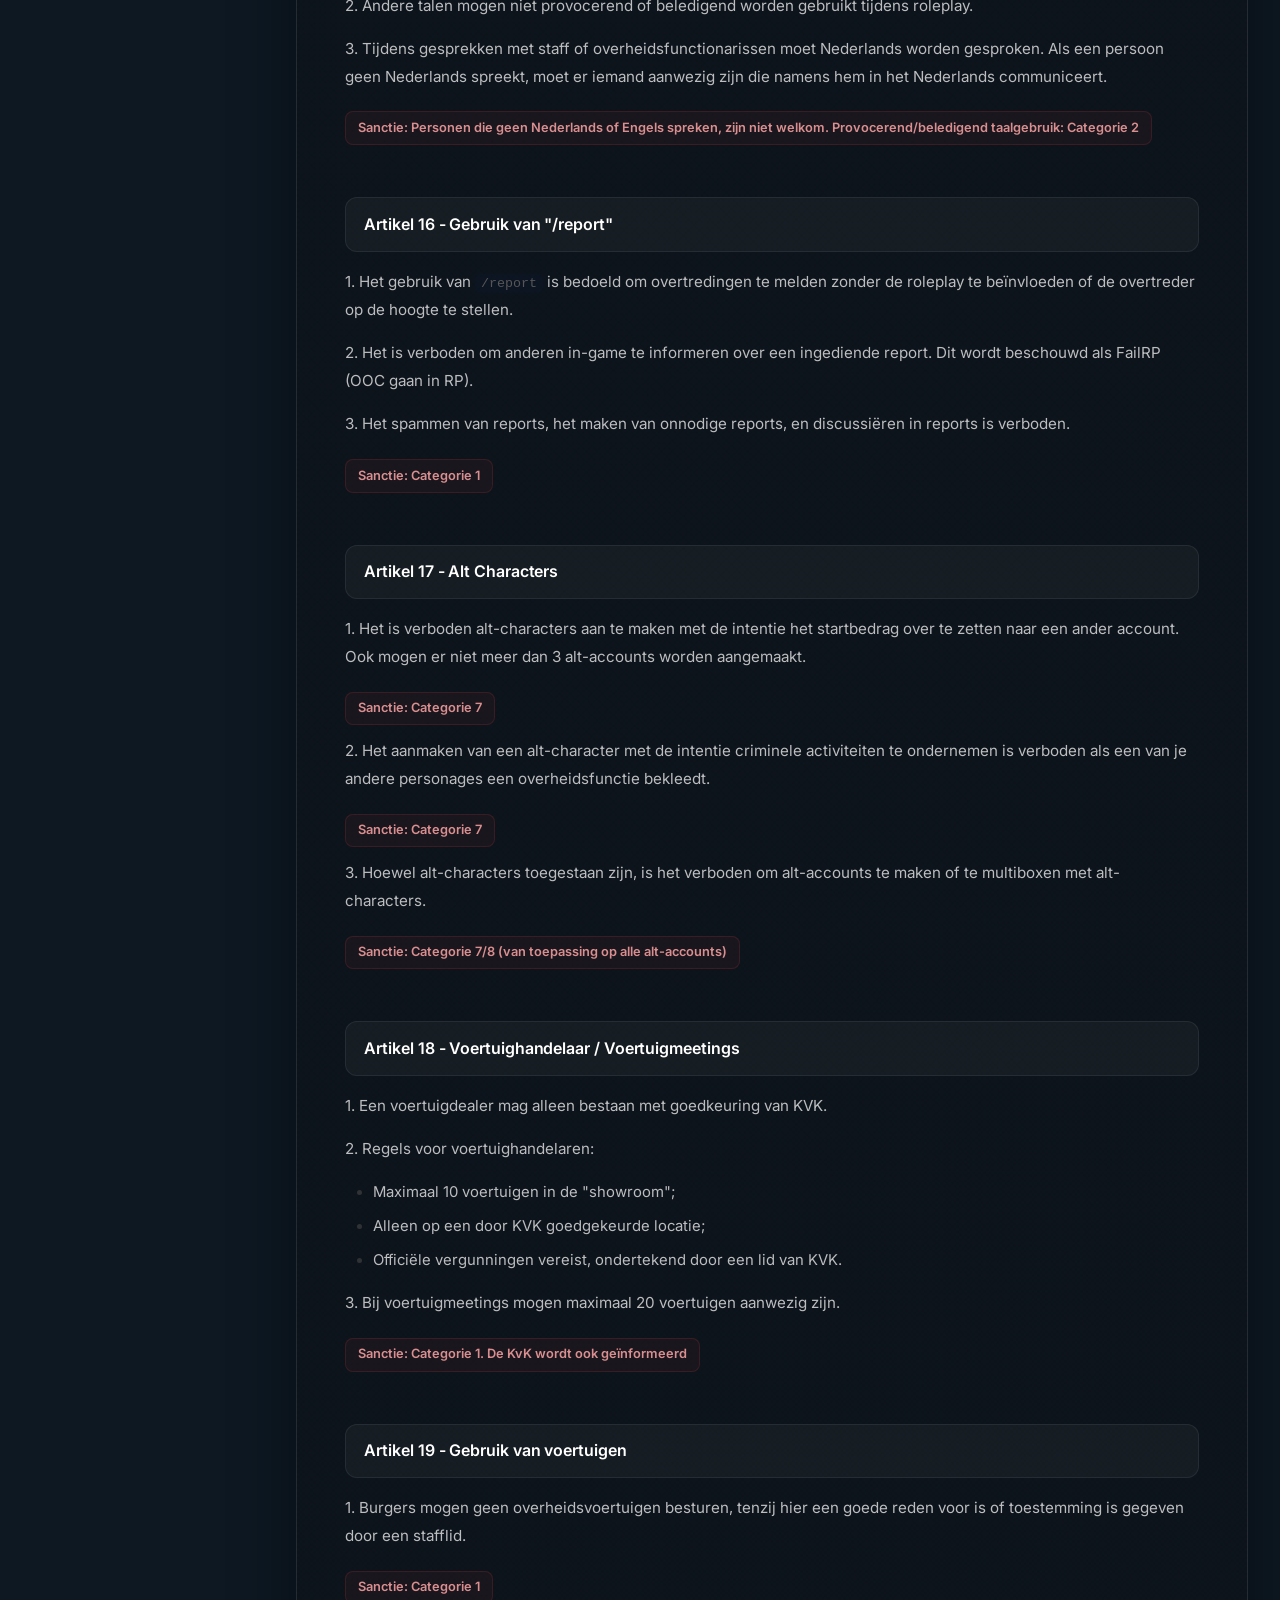
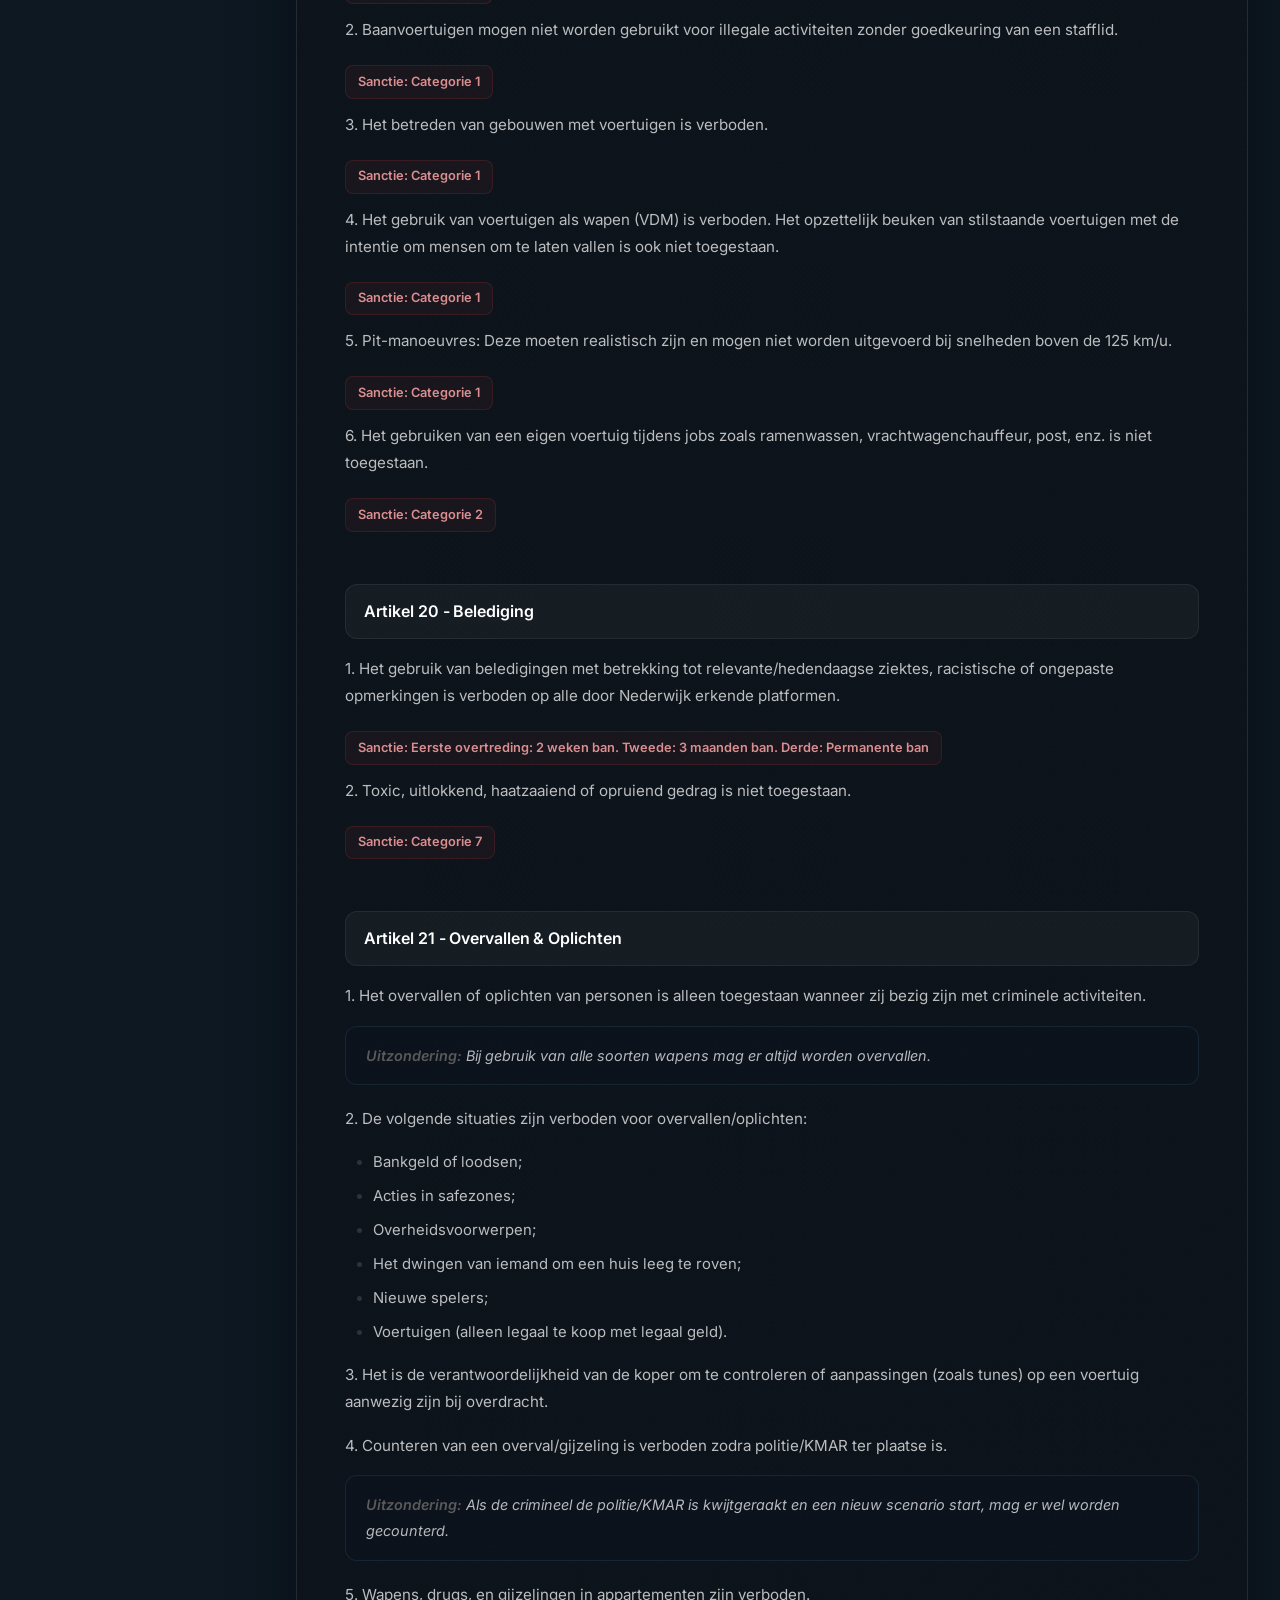
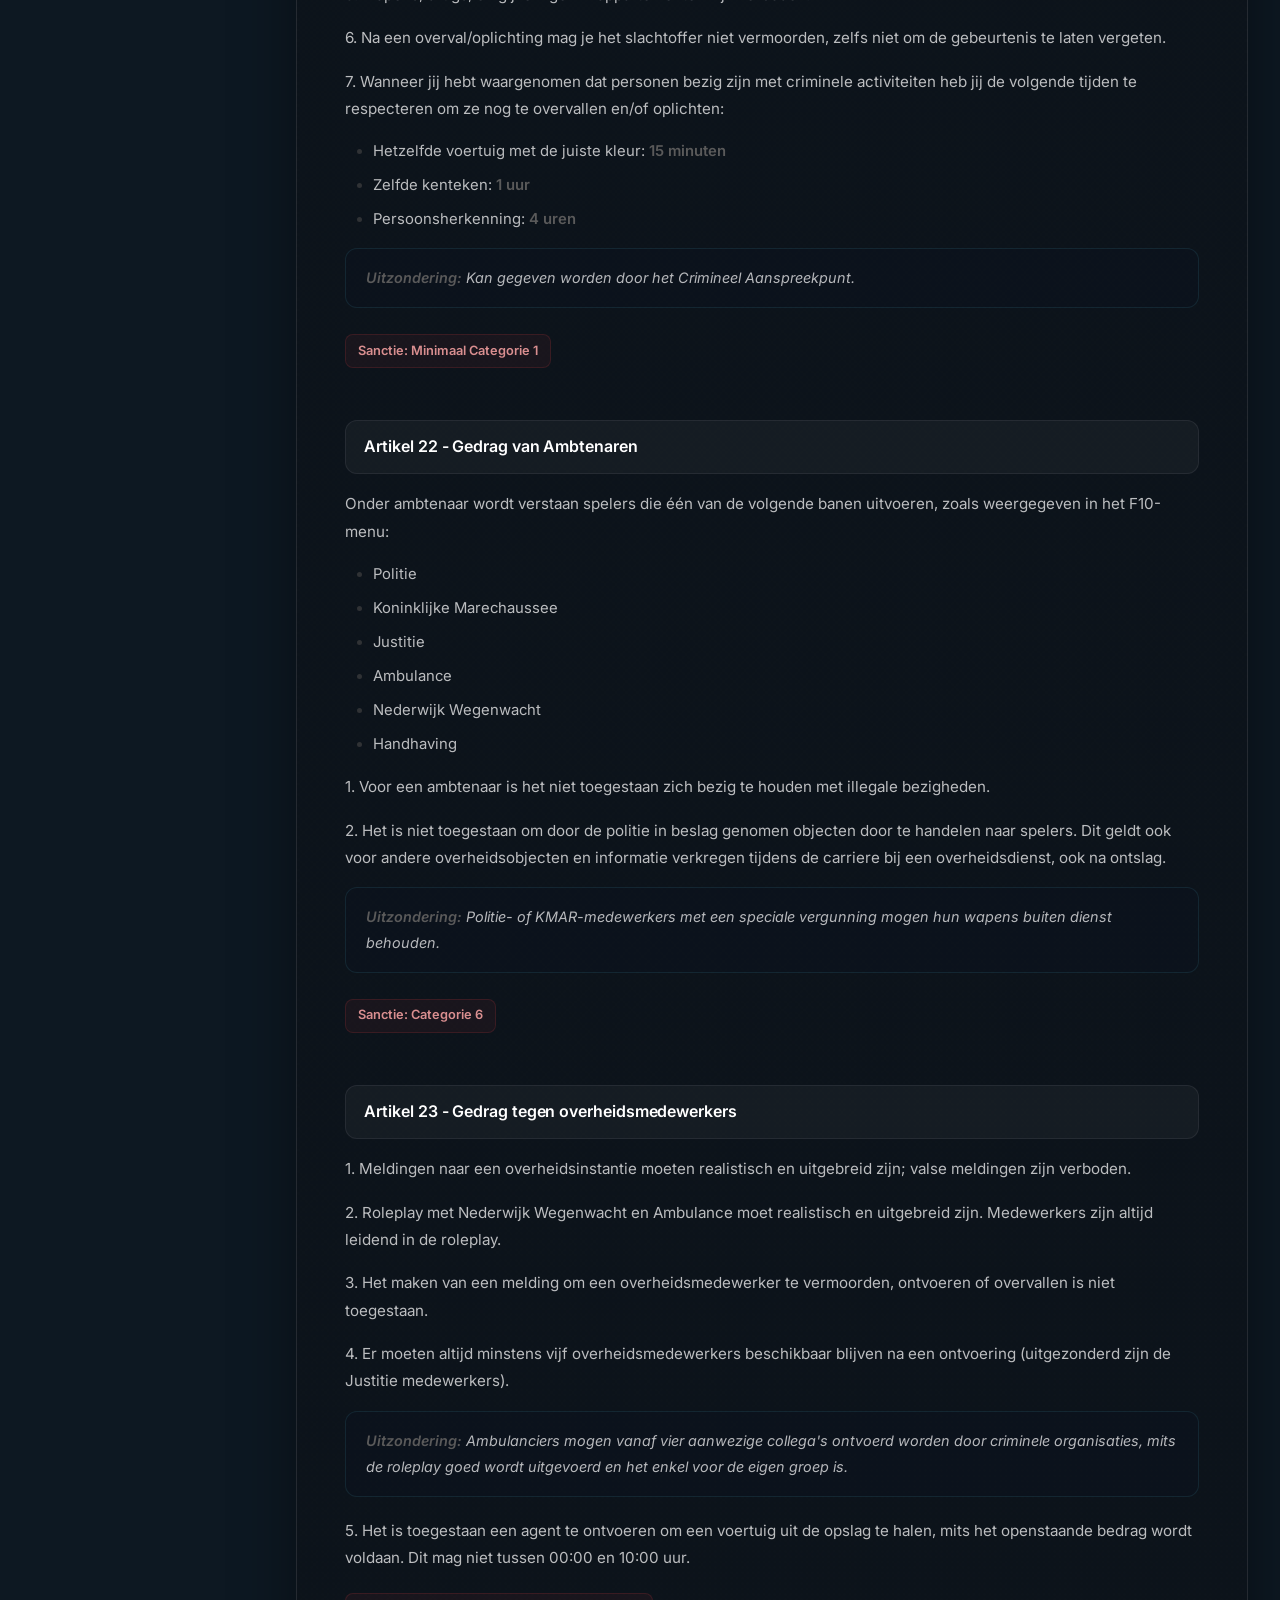
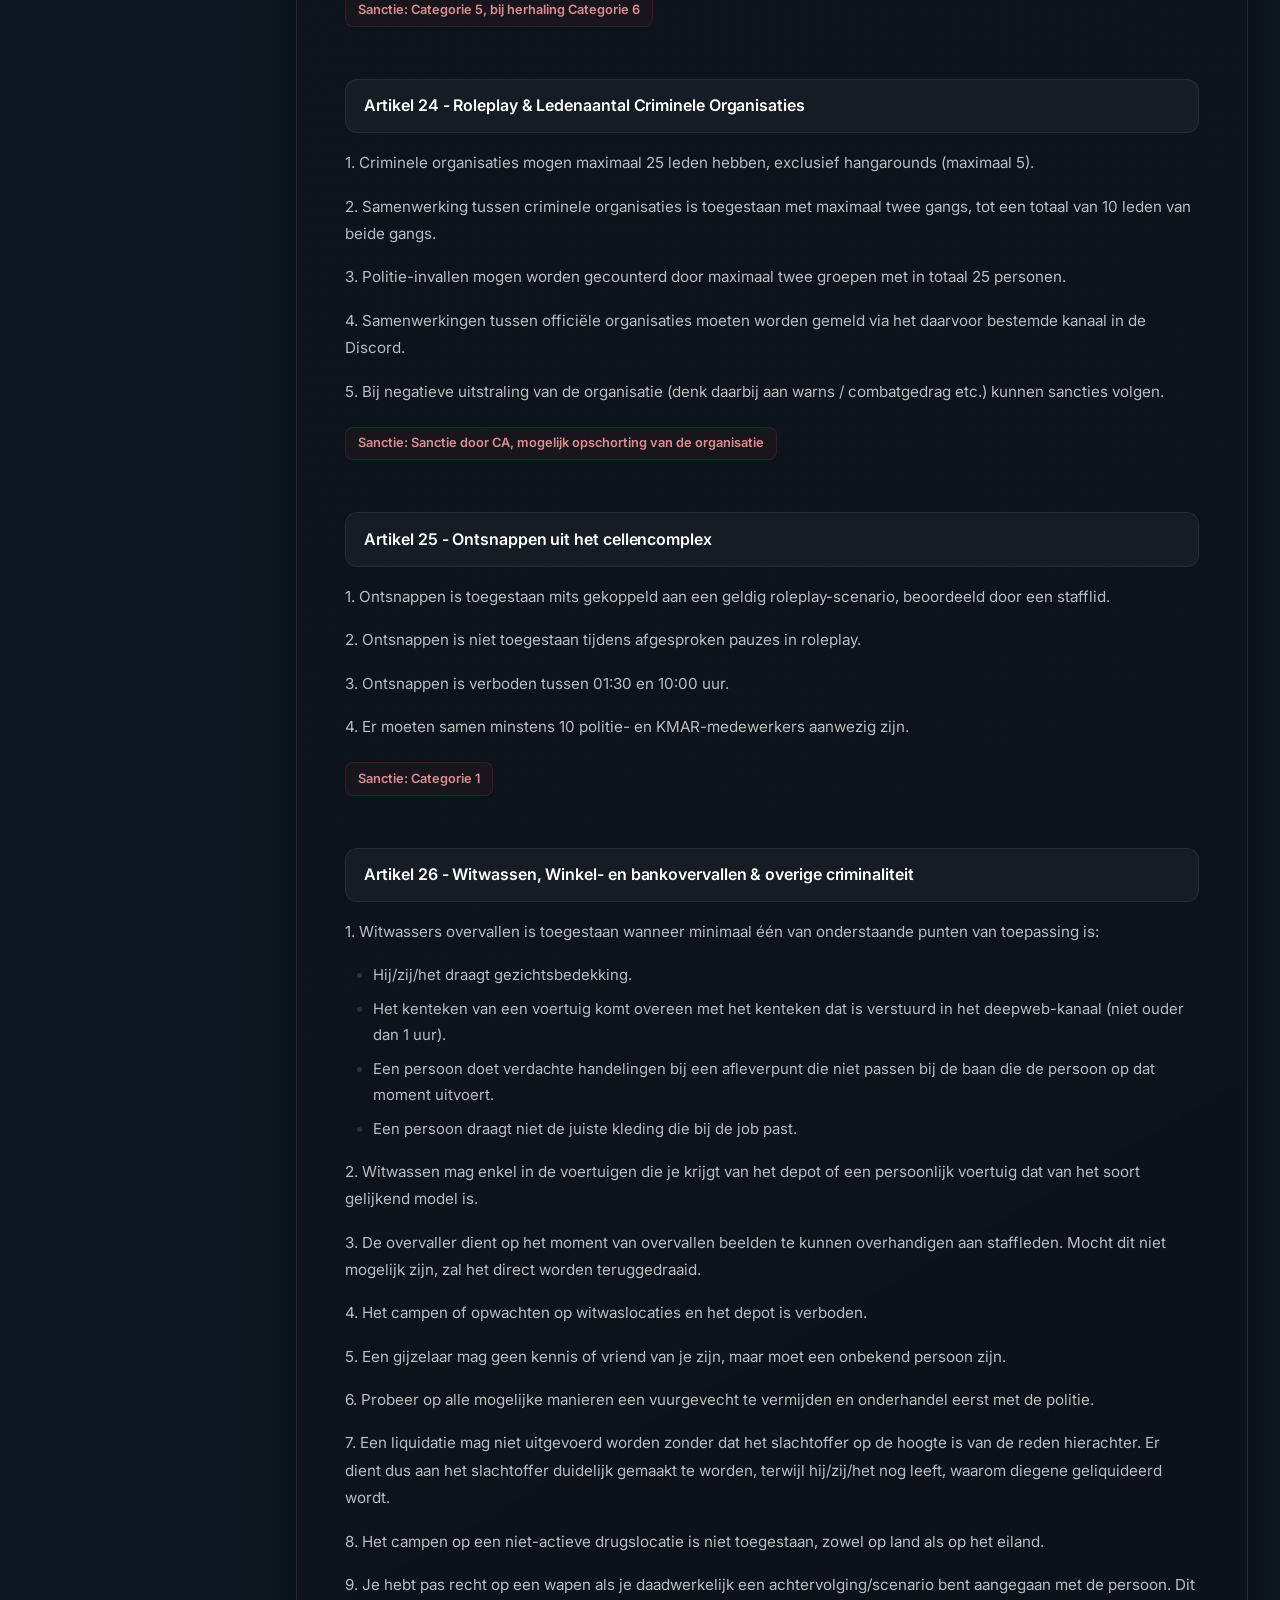
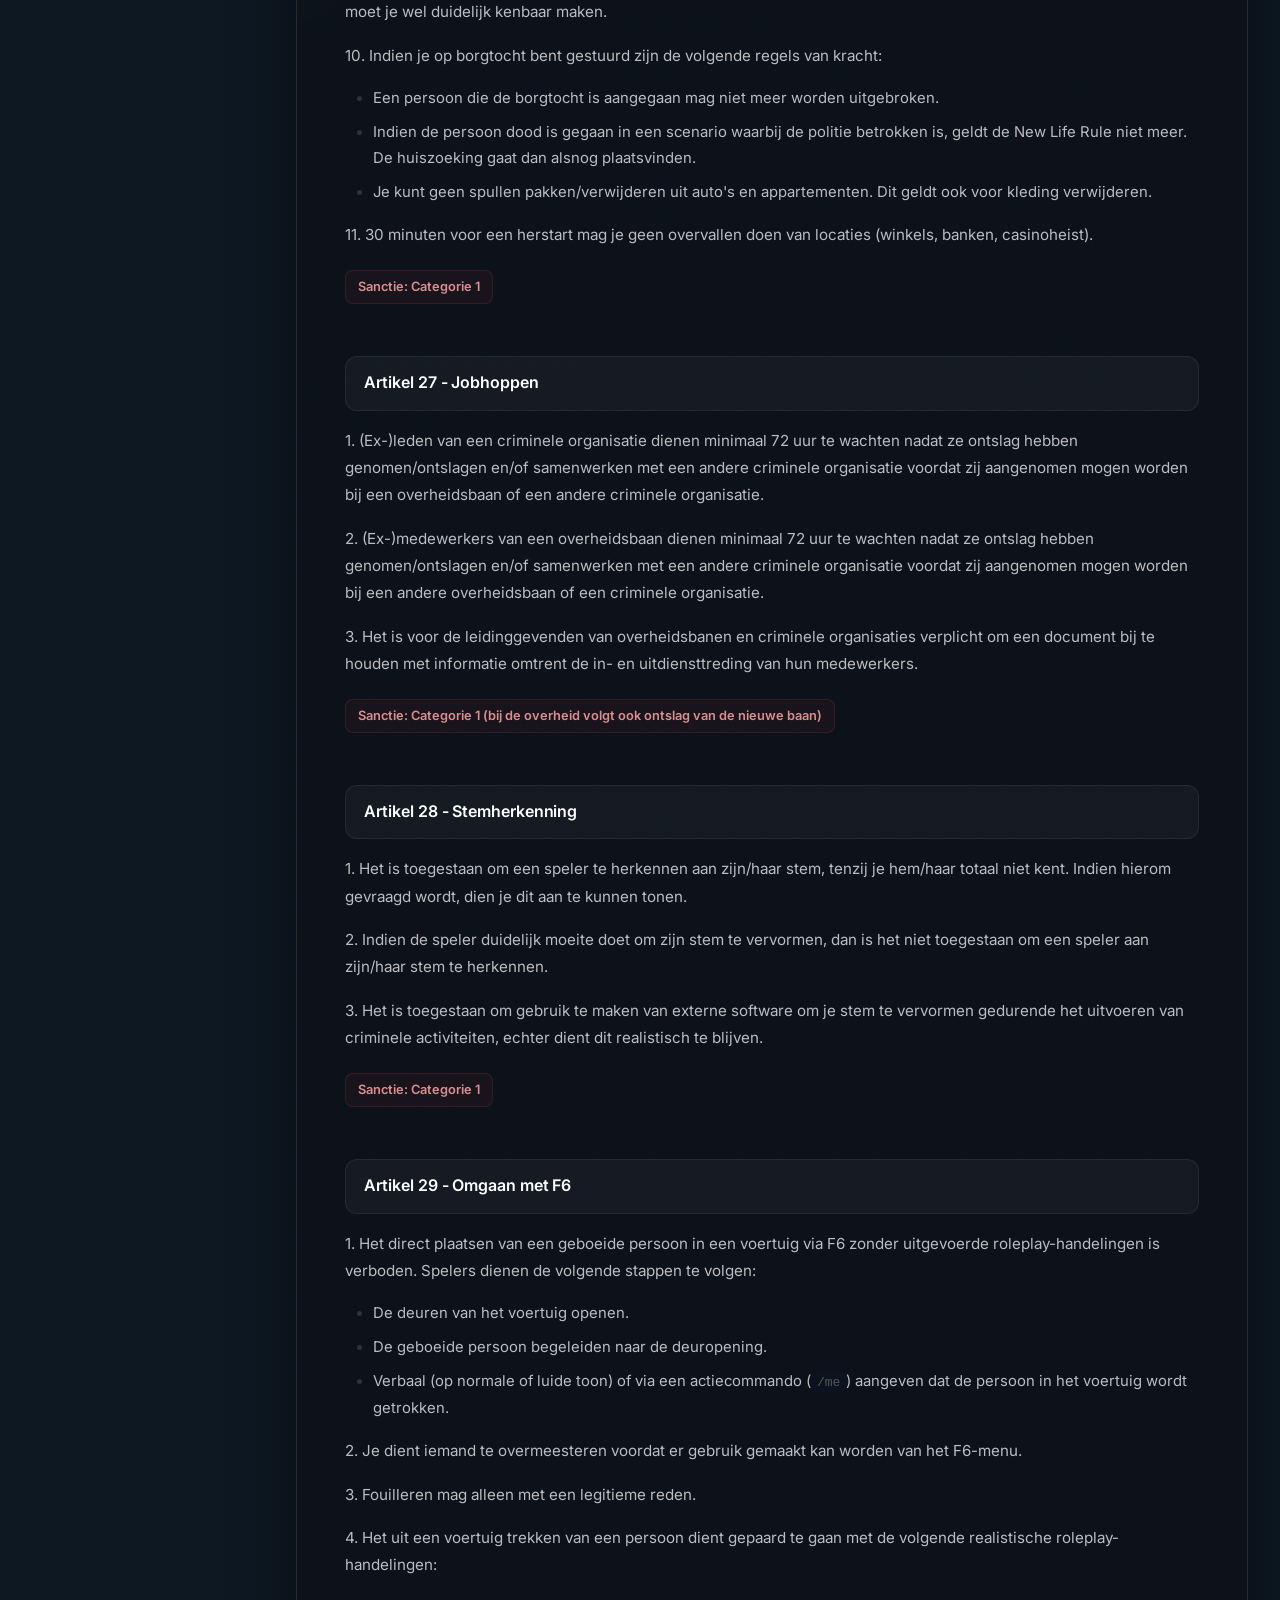
==== commit d022fc38: "Update index.html" ====
--- a/apv/index.html
+++ b/apv/index.html
@@ -176,7 +176,7 @@
         margin: 3rem 0 1.25rem;
         padding-bottom: 0.75rem;
         border-bottom: 1px solid rgba(89, 220, 231, 0.18);
-        color: #001f85;
+        color: #4d4d4d;
         font-weight: 700;
         letter-spacing: -0.01em;
       }
@@ -239,11 +239,11 @@
       }
 
       .docs-content li::marker {
-        color: rgba(1, 25, 129, 0.6);
+        color: rgba(71, 71, 71, 0.6);
       }
 
       .docs-content strong {
-        color: #001f85;
+        color: #5a5a5a;
         font-weight: 600;
       }
 
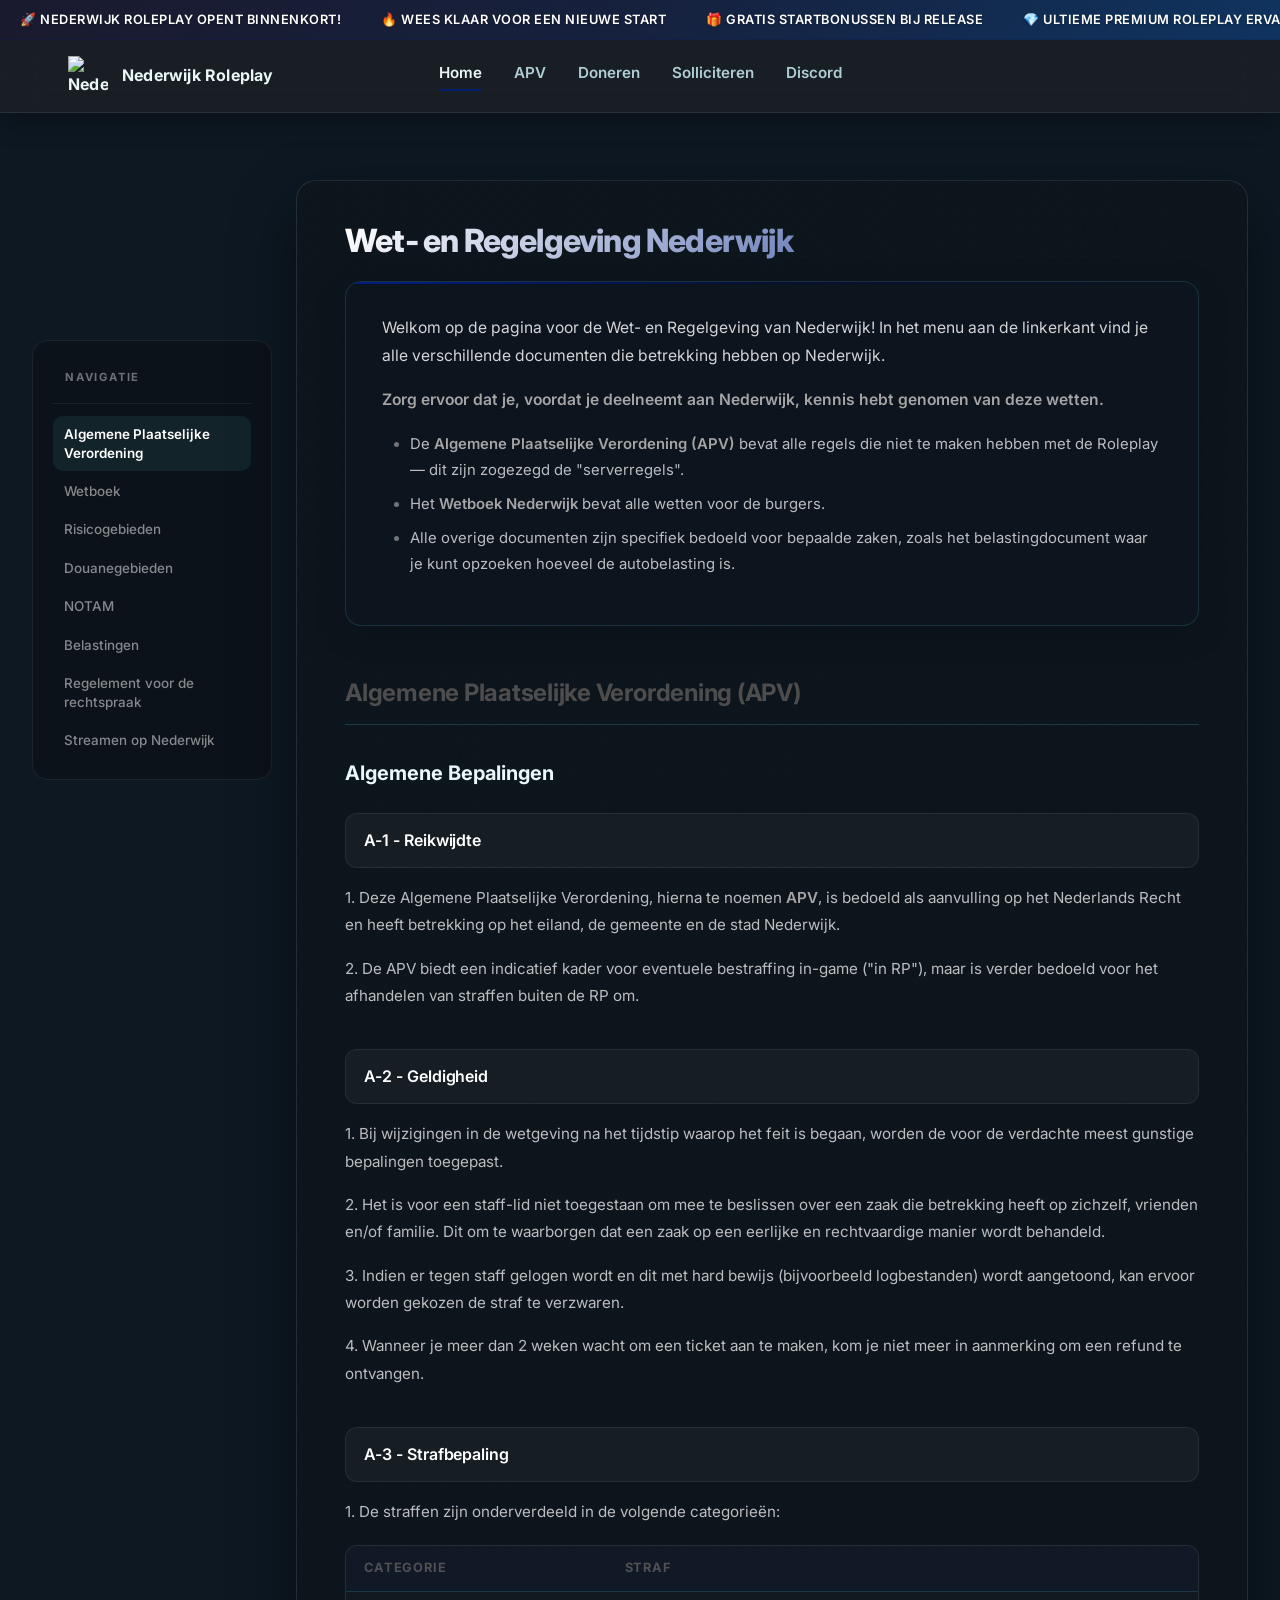
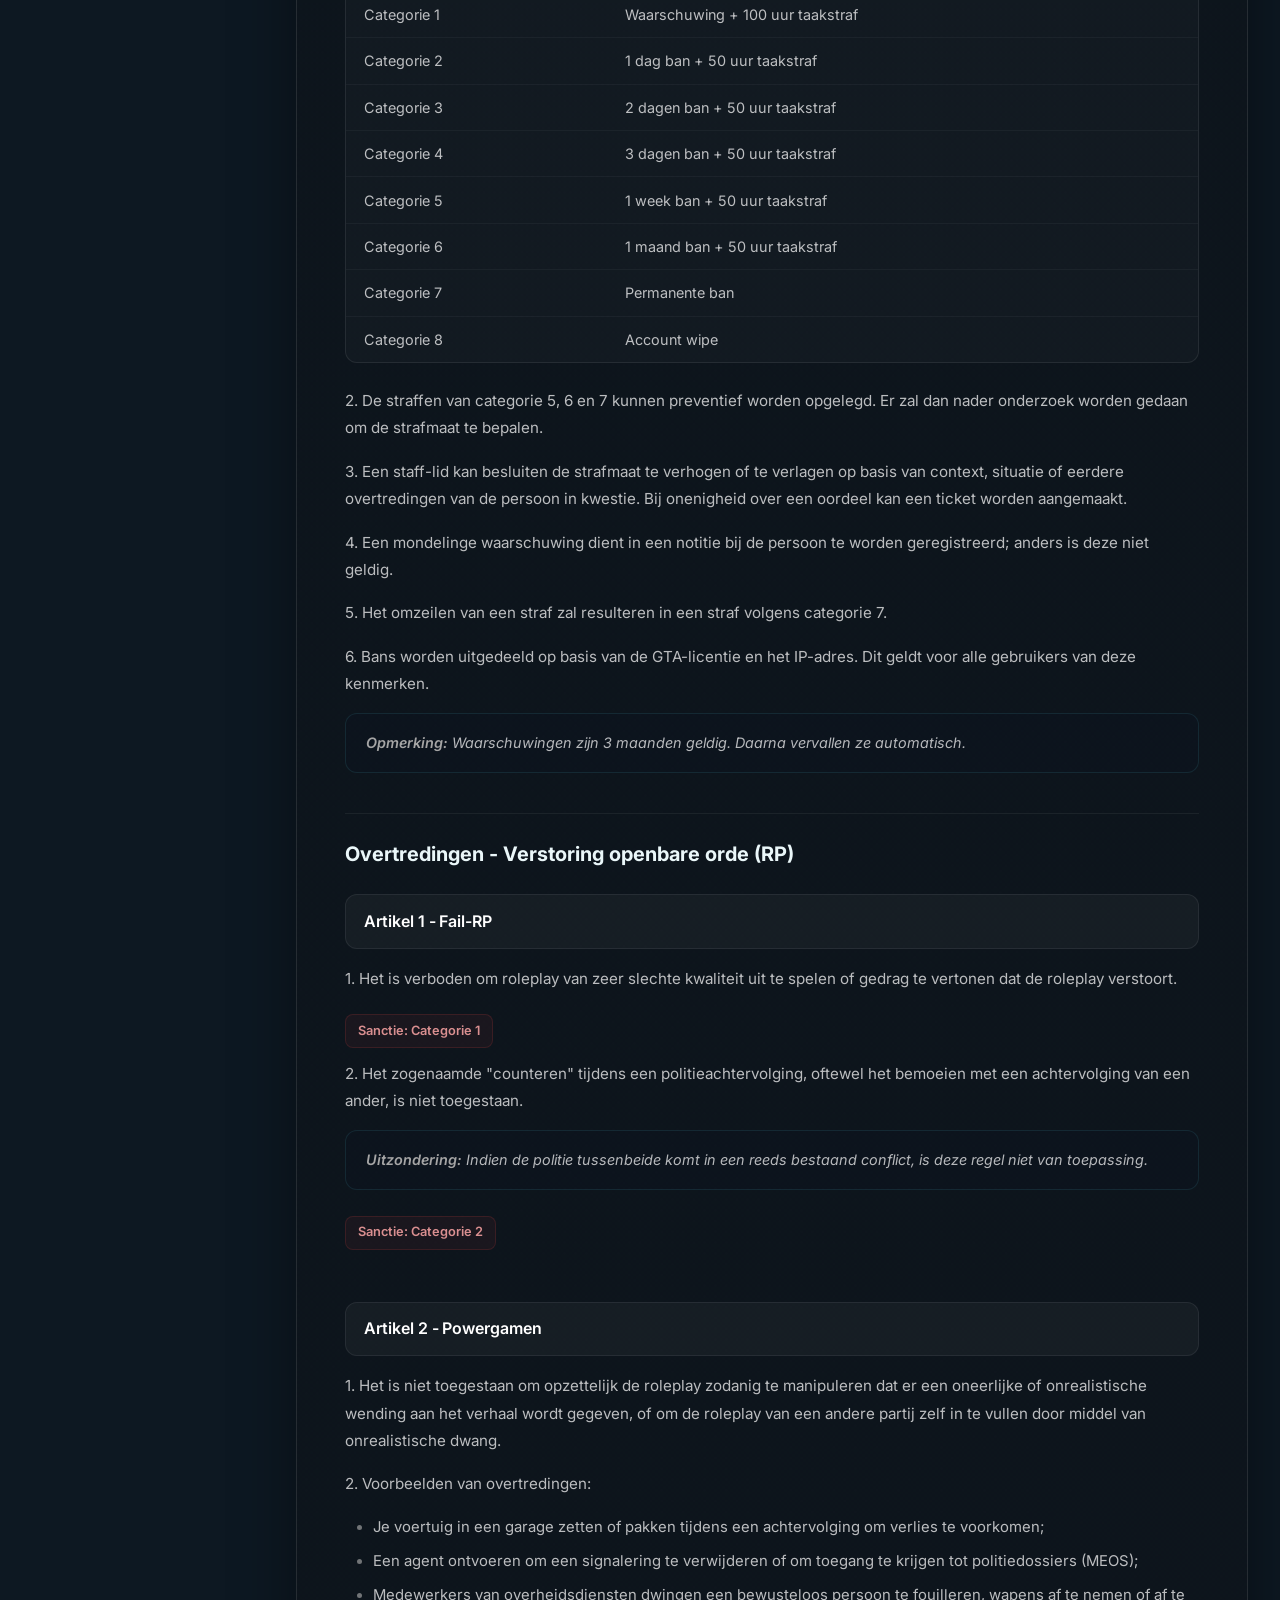
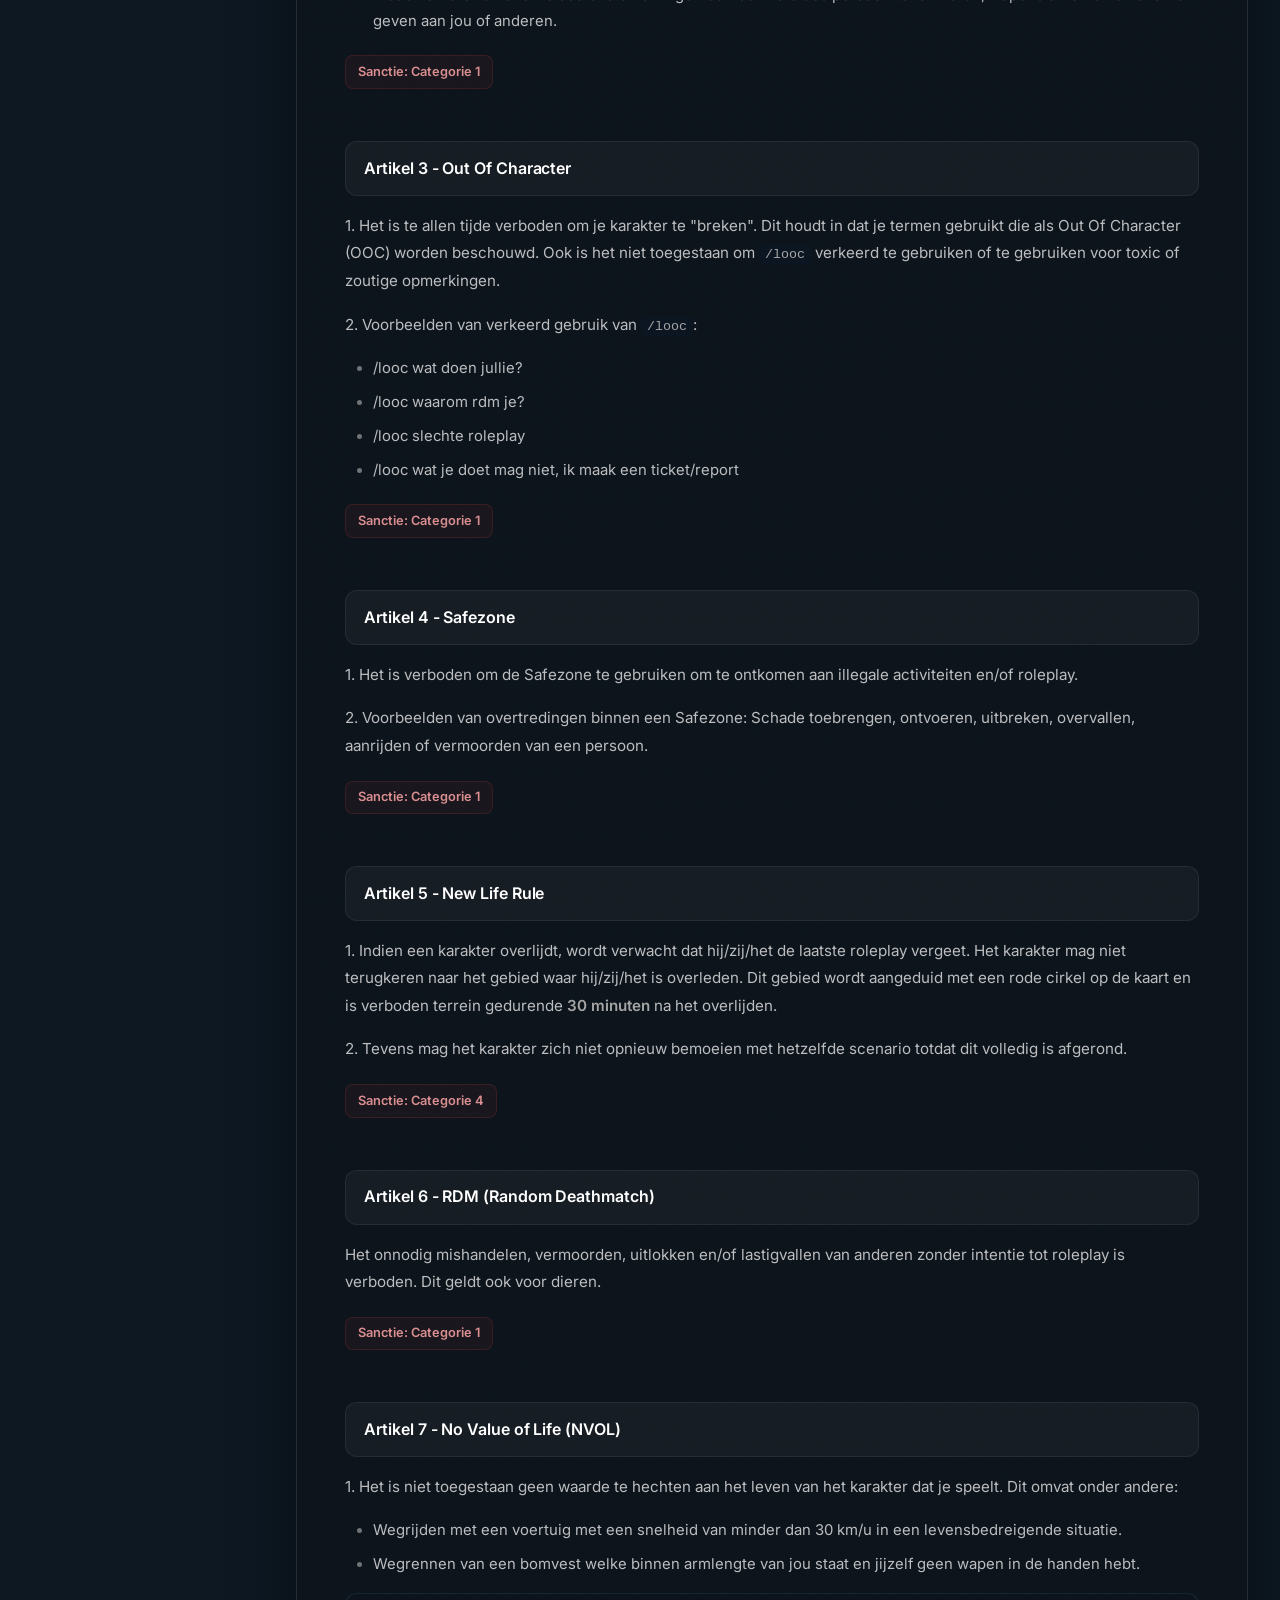
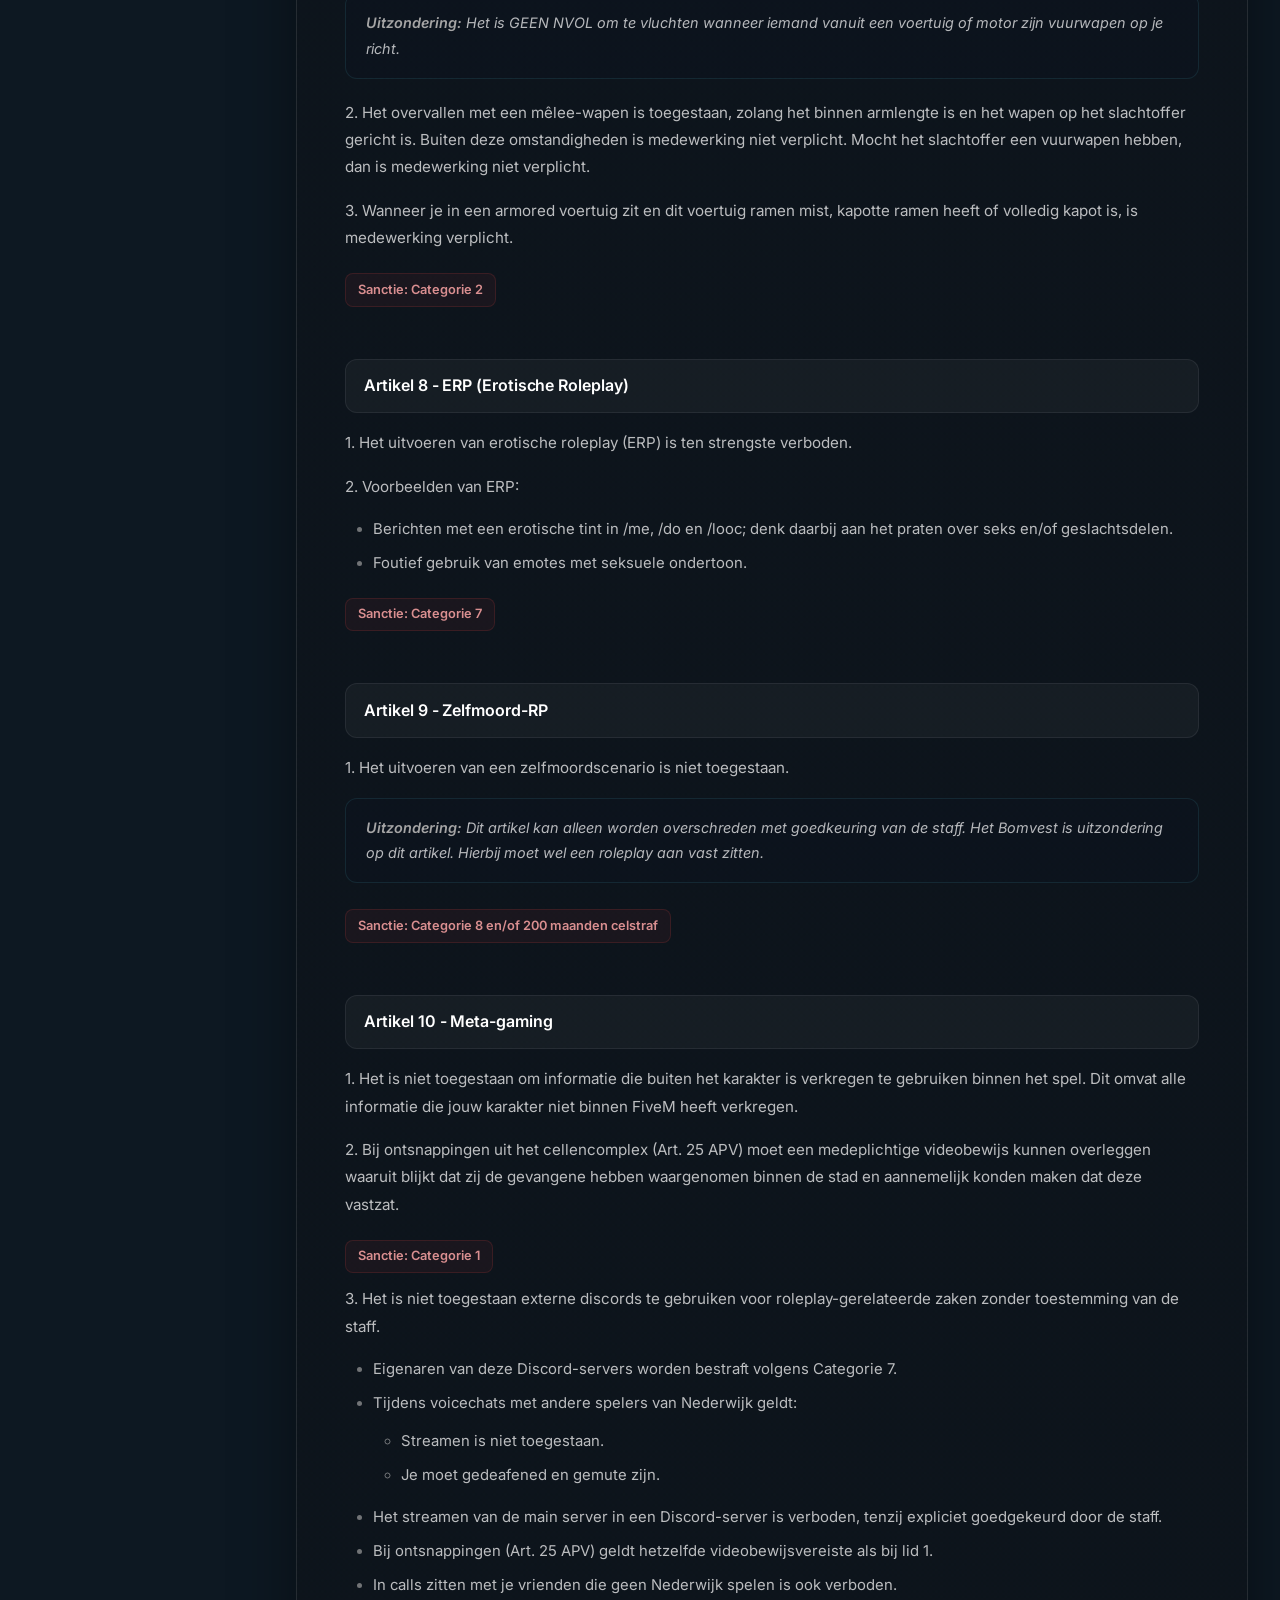
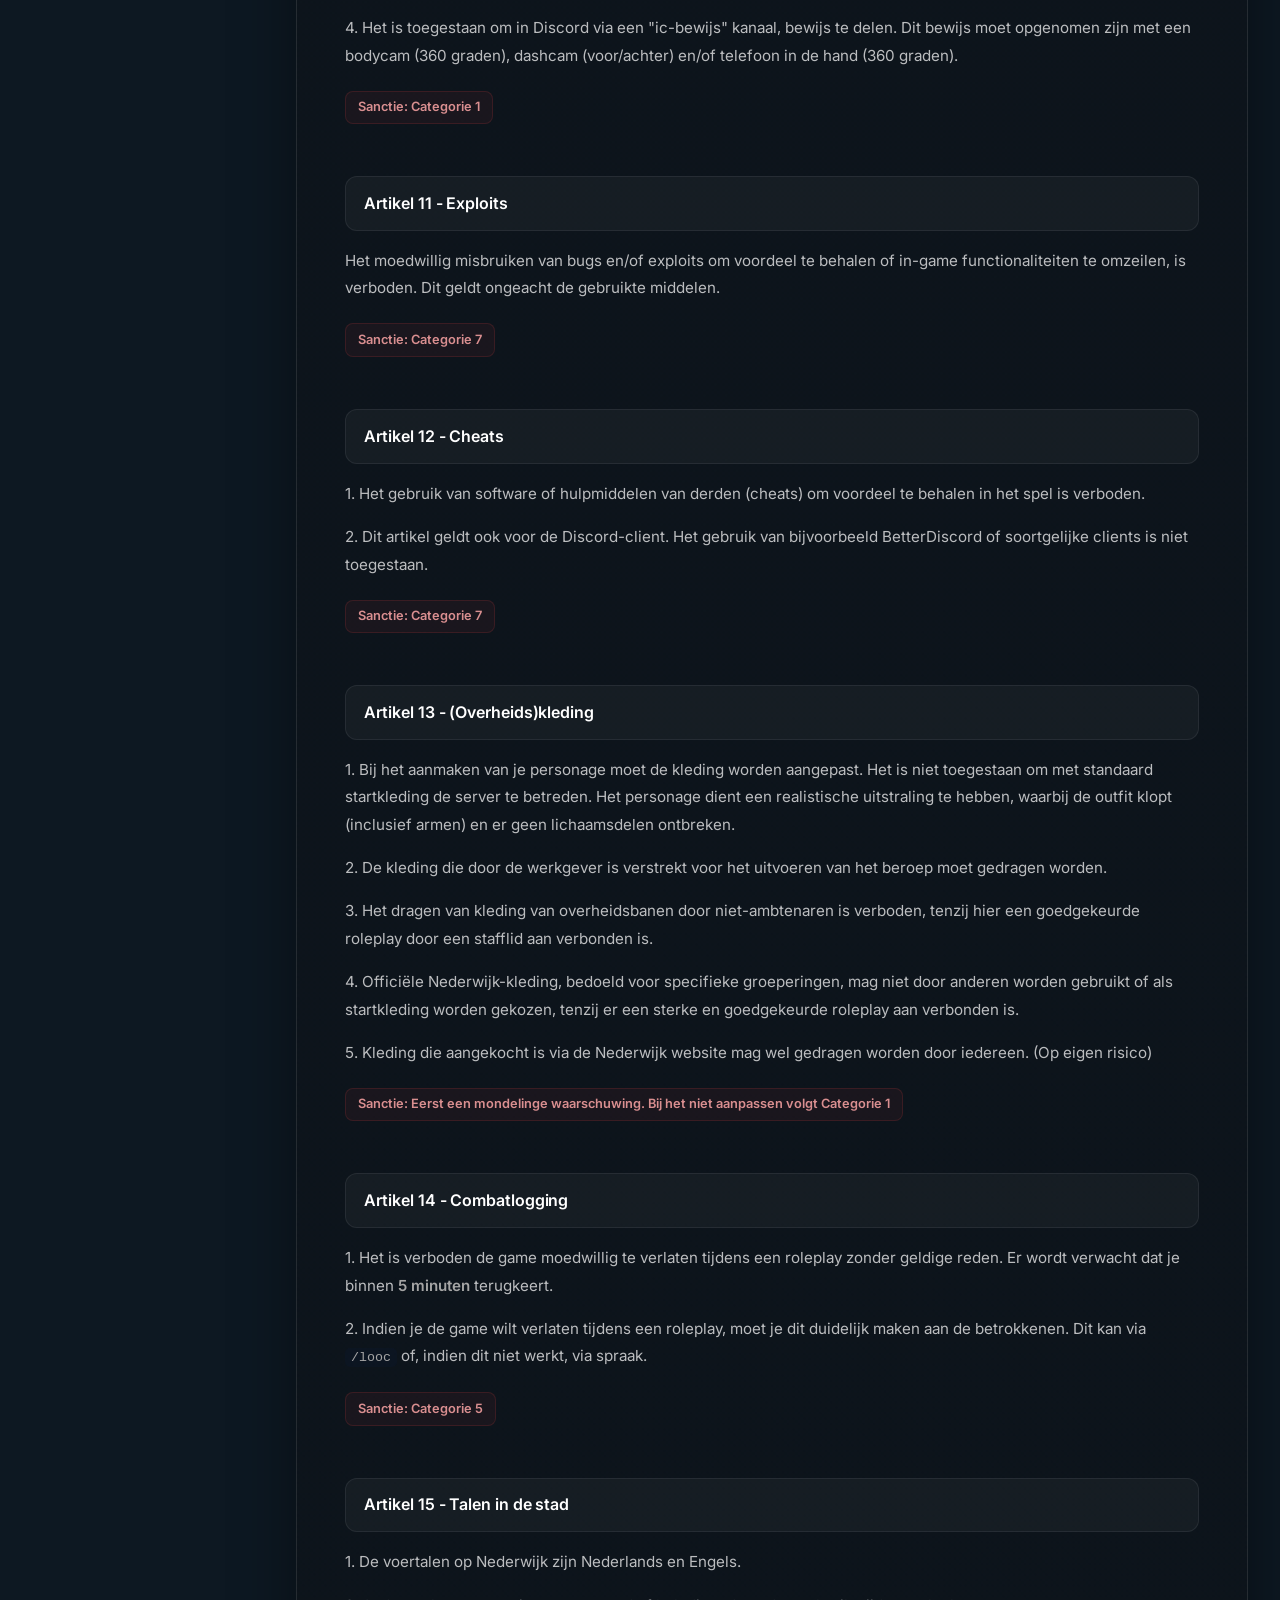
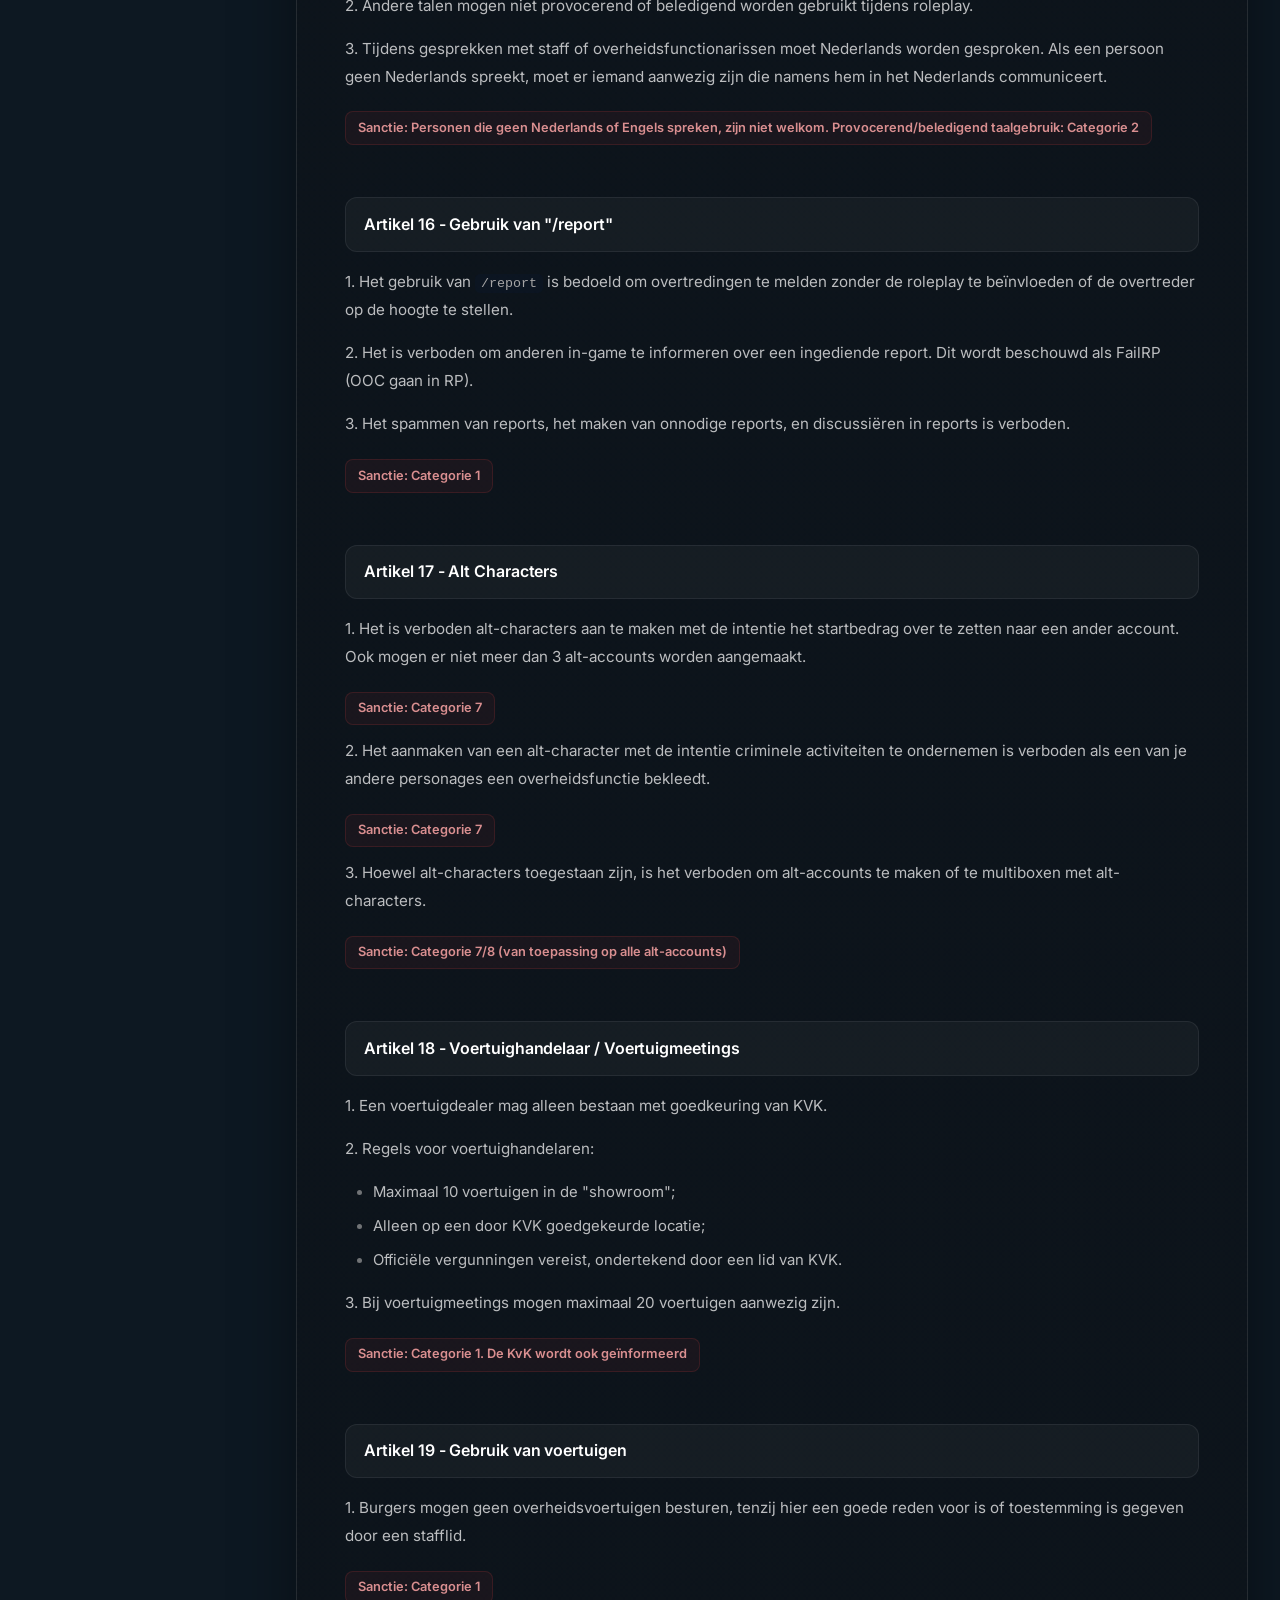
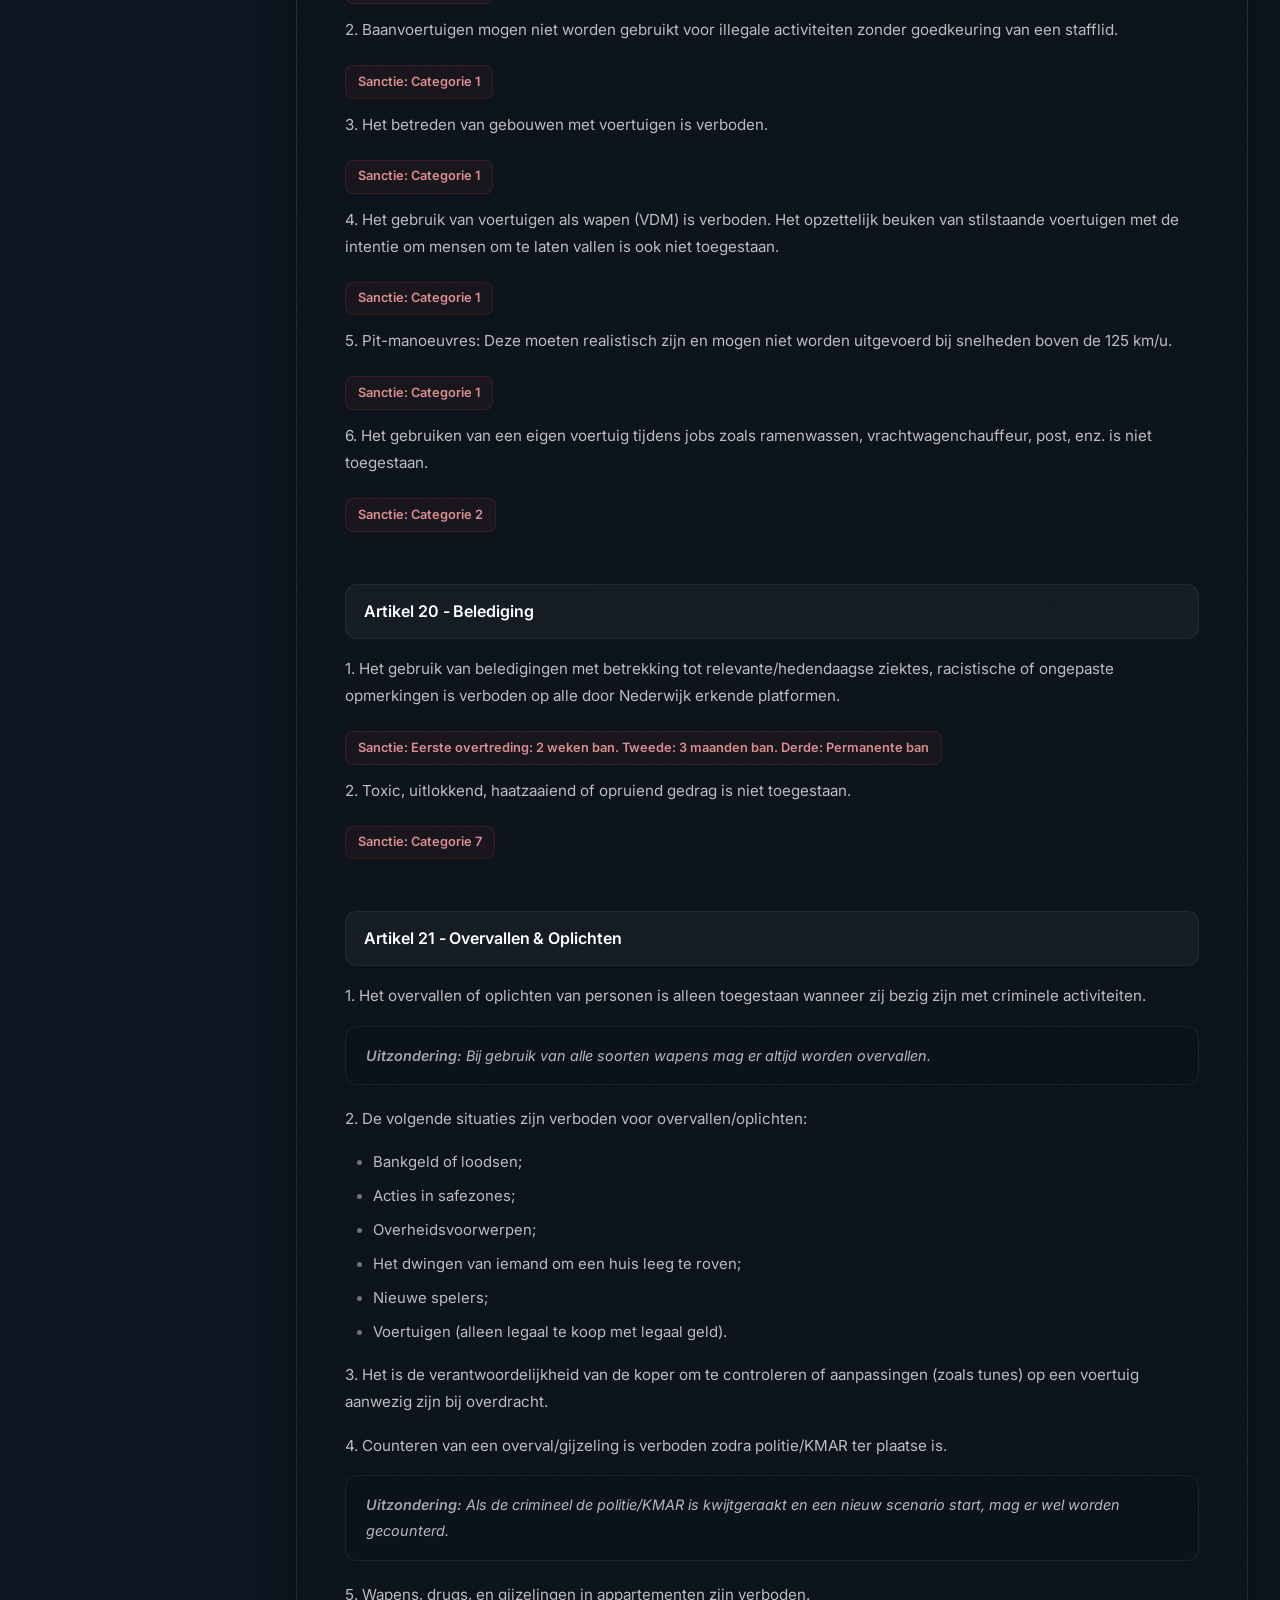
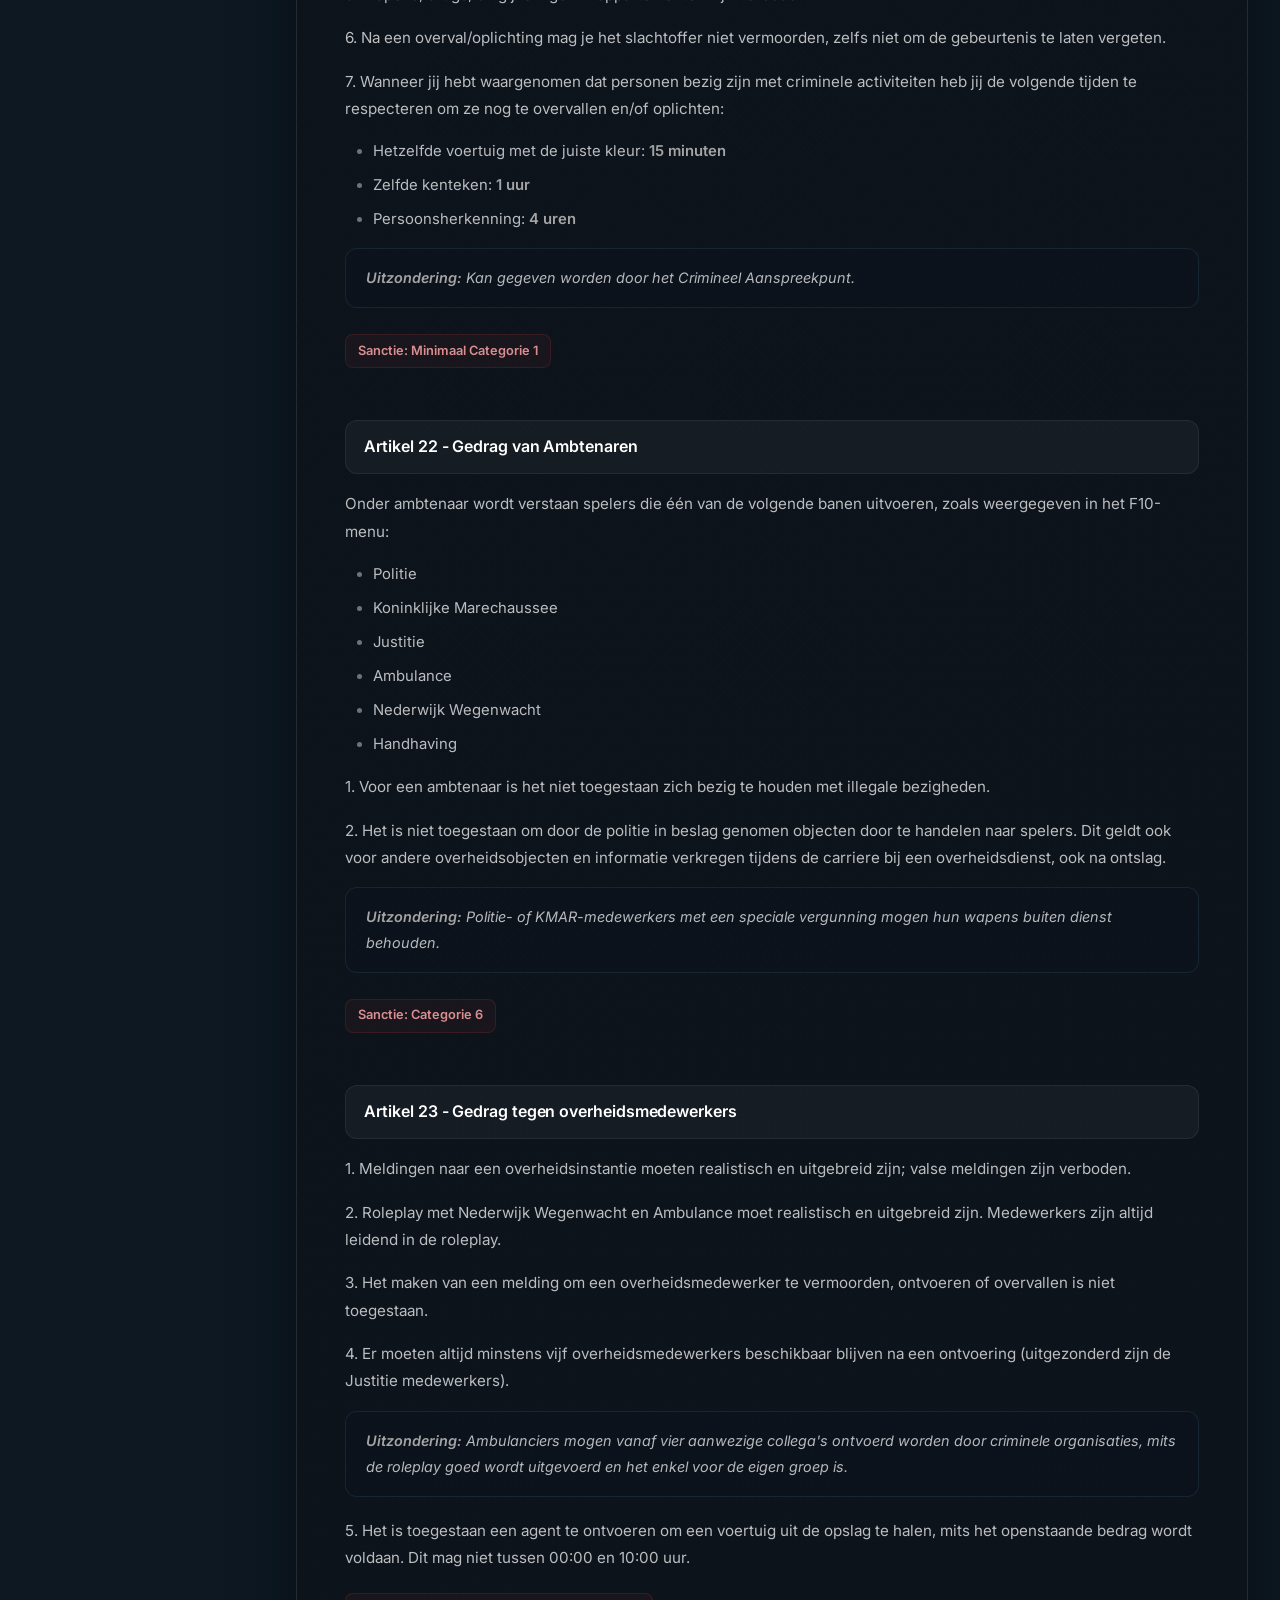
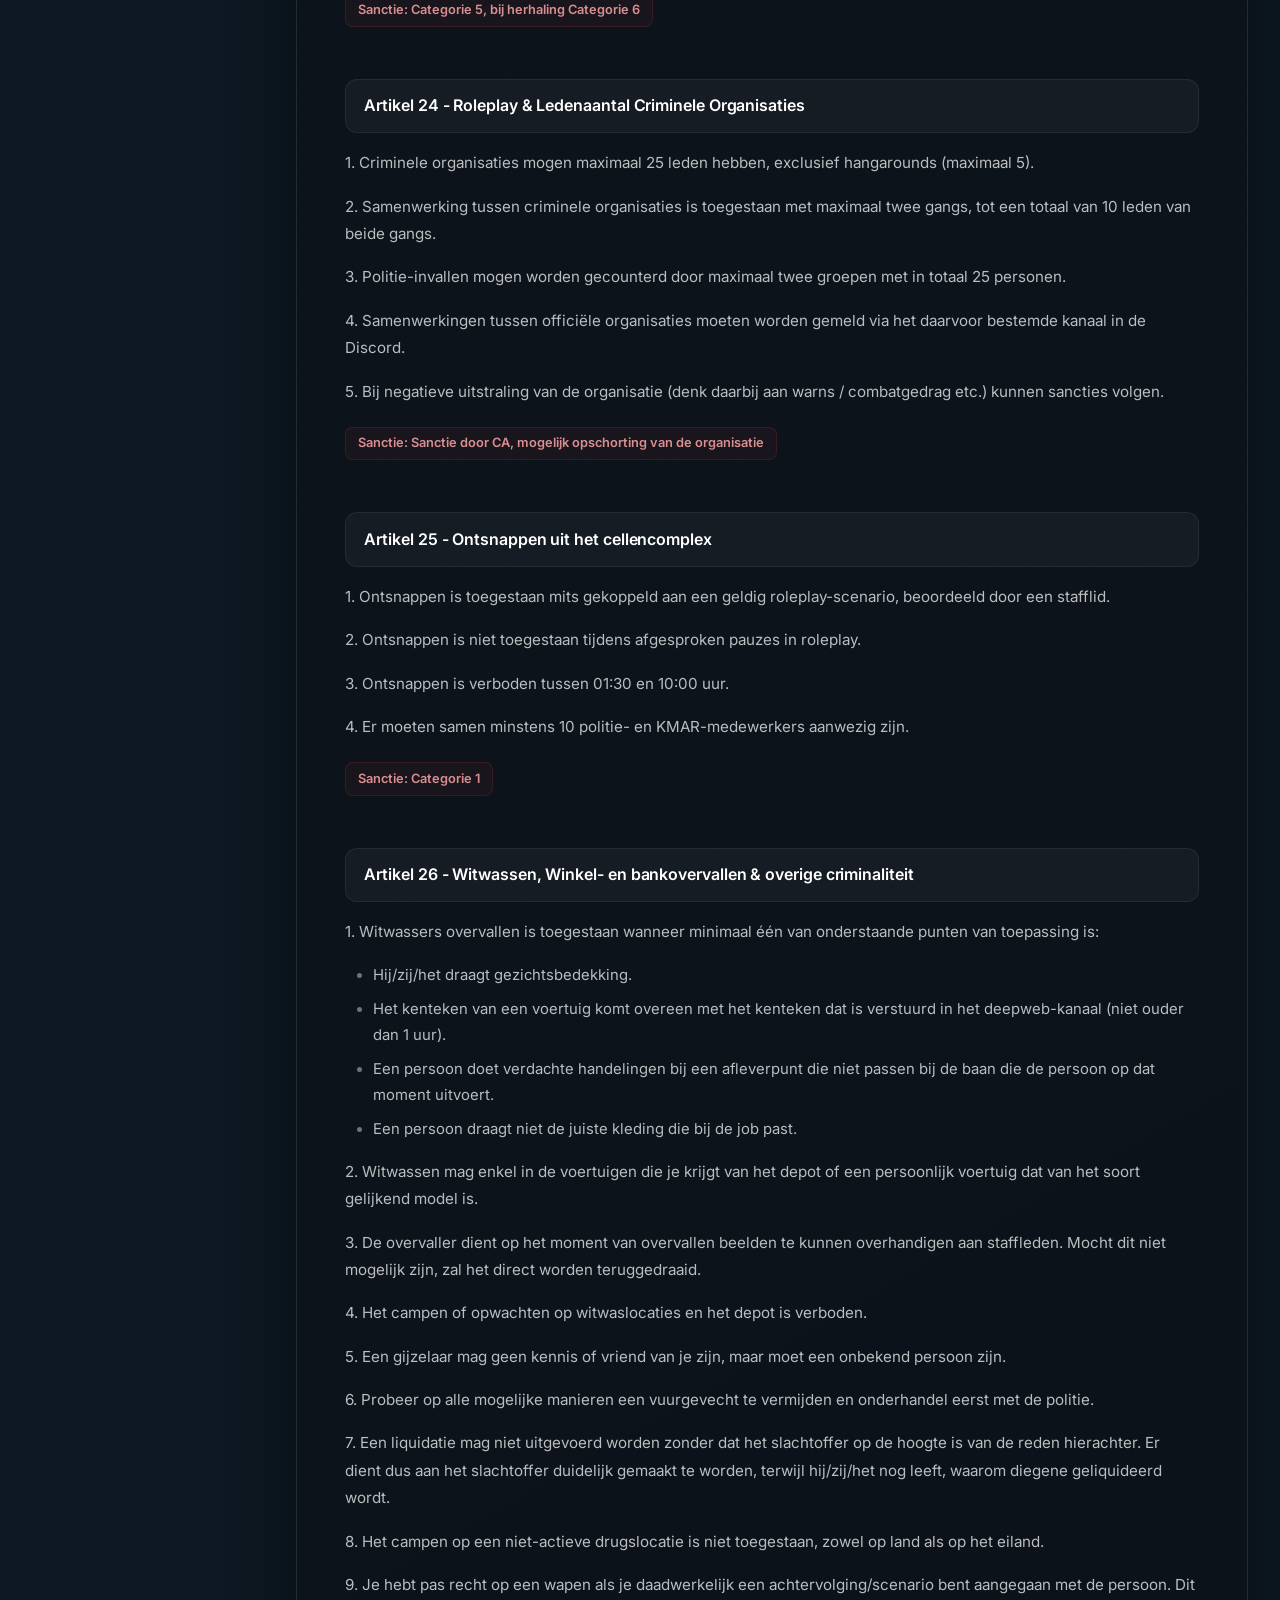
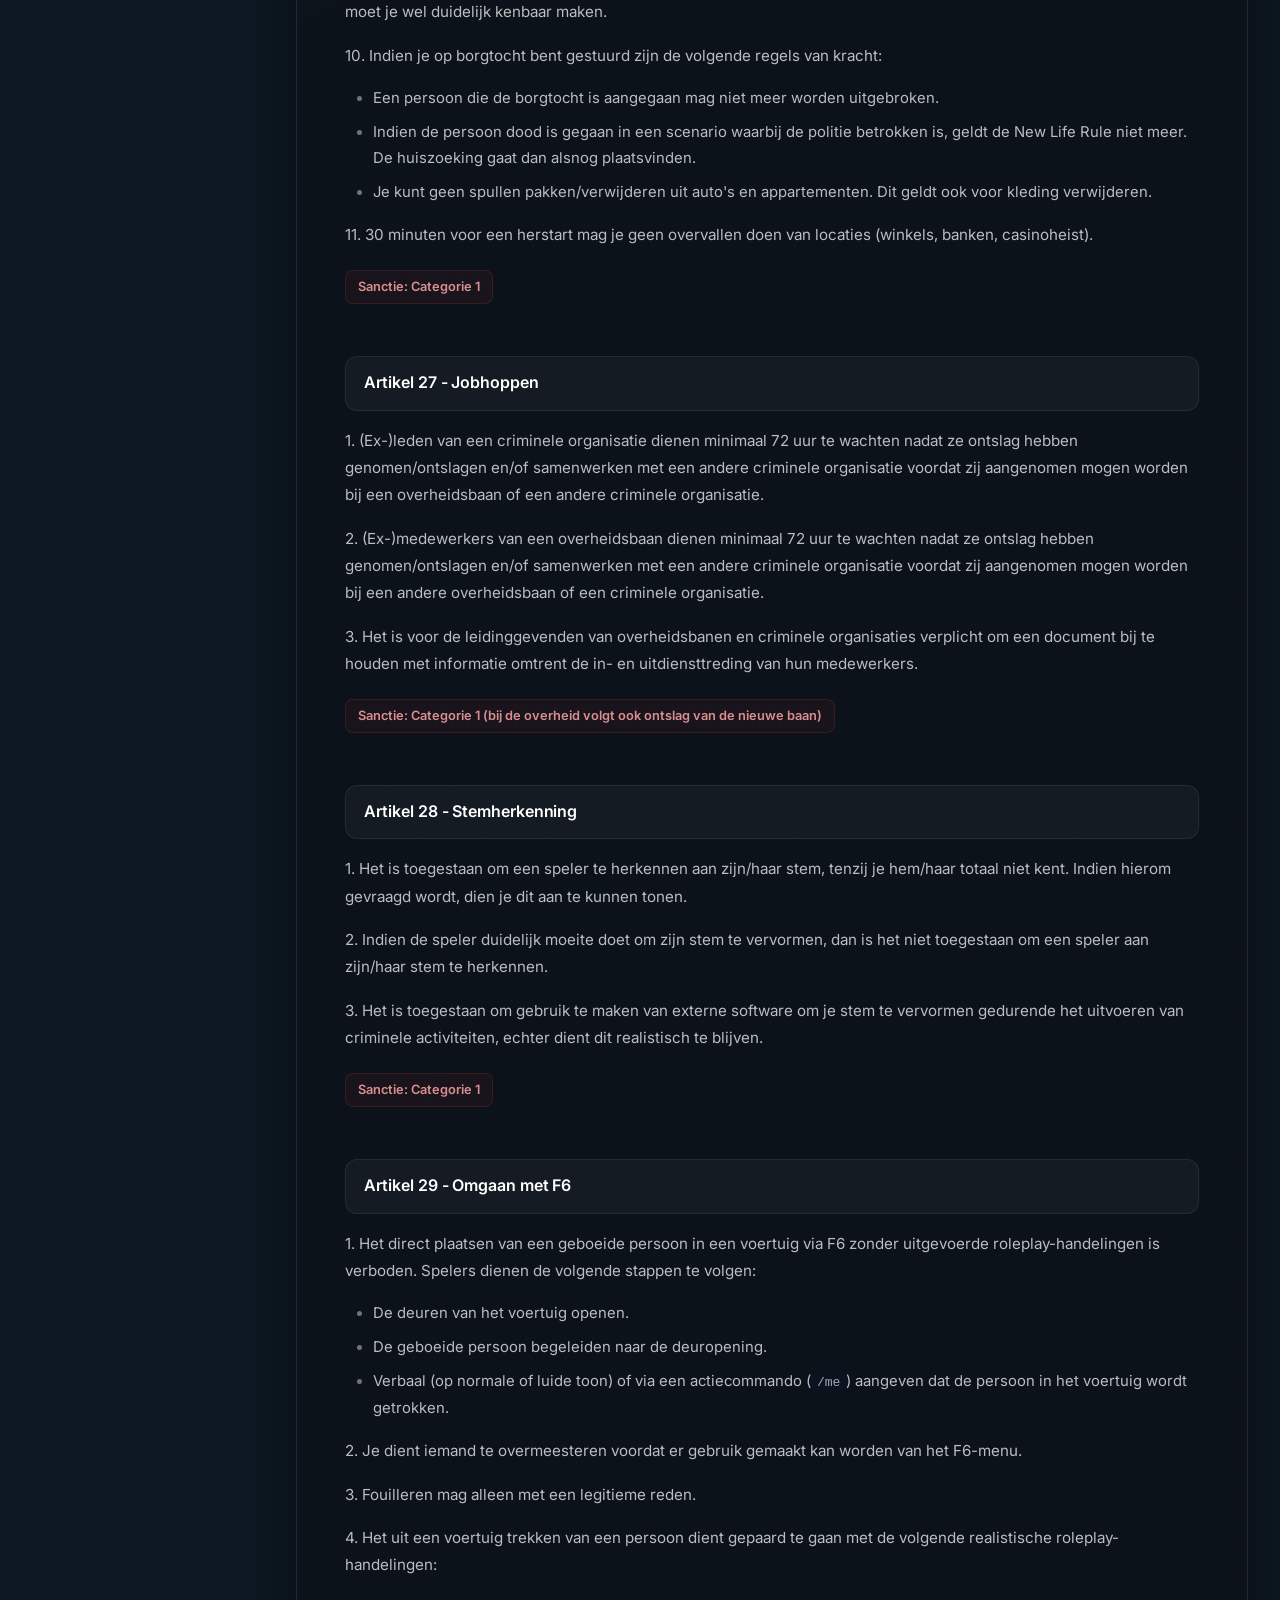
==== commit 2e98badd: "Update index.html" ====
--- a/apv/index.html
+++ b/apv/index.html
@@ -239,17 +239,17 @@
       }
 
       .docs-content li::marker {
-        color: rgba(71, 71, 71, 0.6);
+        color: rgba(180, 180, 180, 0.6);
       }
 
       .docs-content strong {
-        color: #5a5a5a;
+        color: #a5a5a5;
         font-weight: 600;
       }
 
       .docs-content code {
         background: rgba(2, 32, 88, 0.1);
-        color: #565657;
+        color: #a5a5a5;
         padding: 0.15em 0.45em;
         border-radius: 5px;
         font-size: 0.88em;
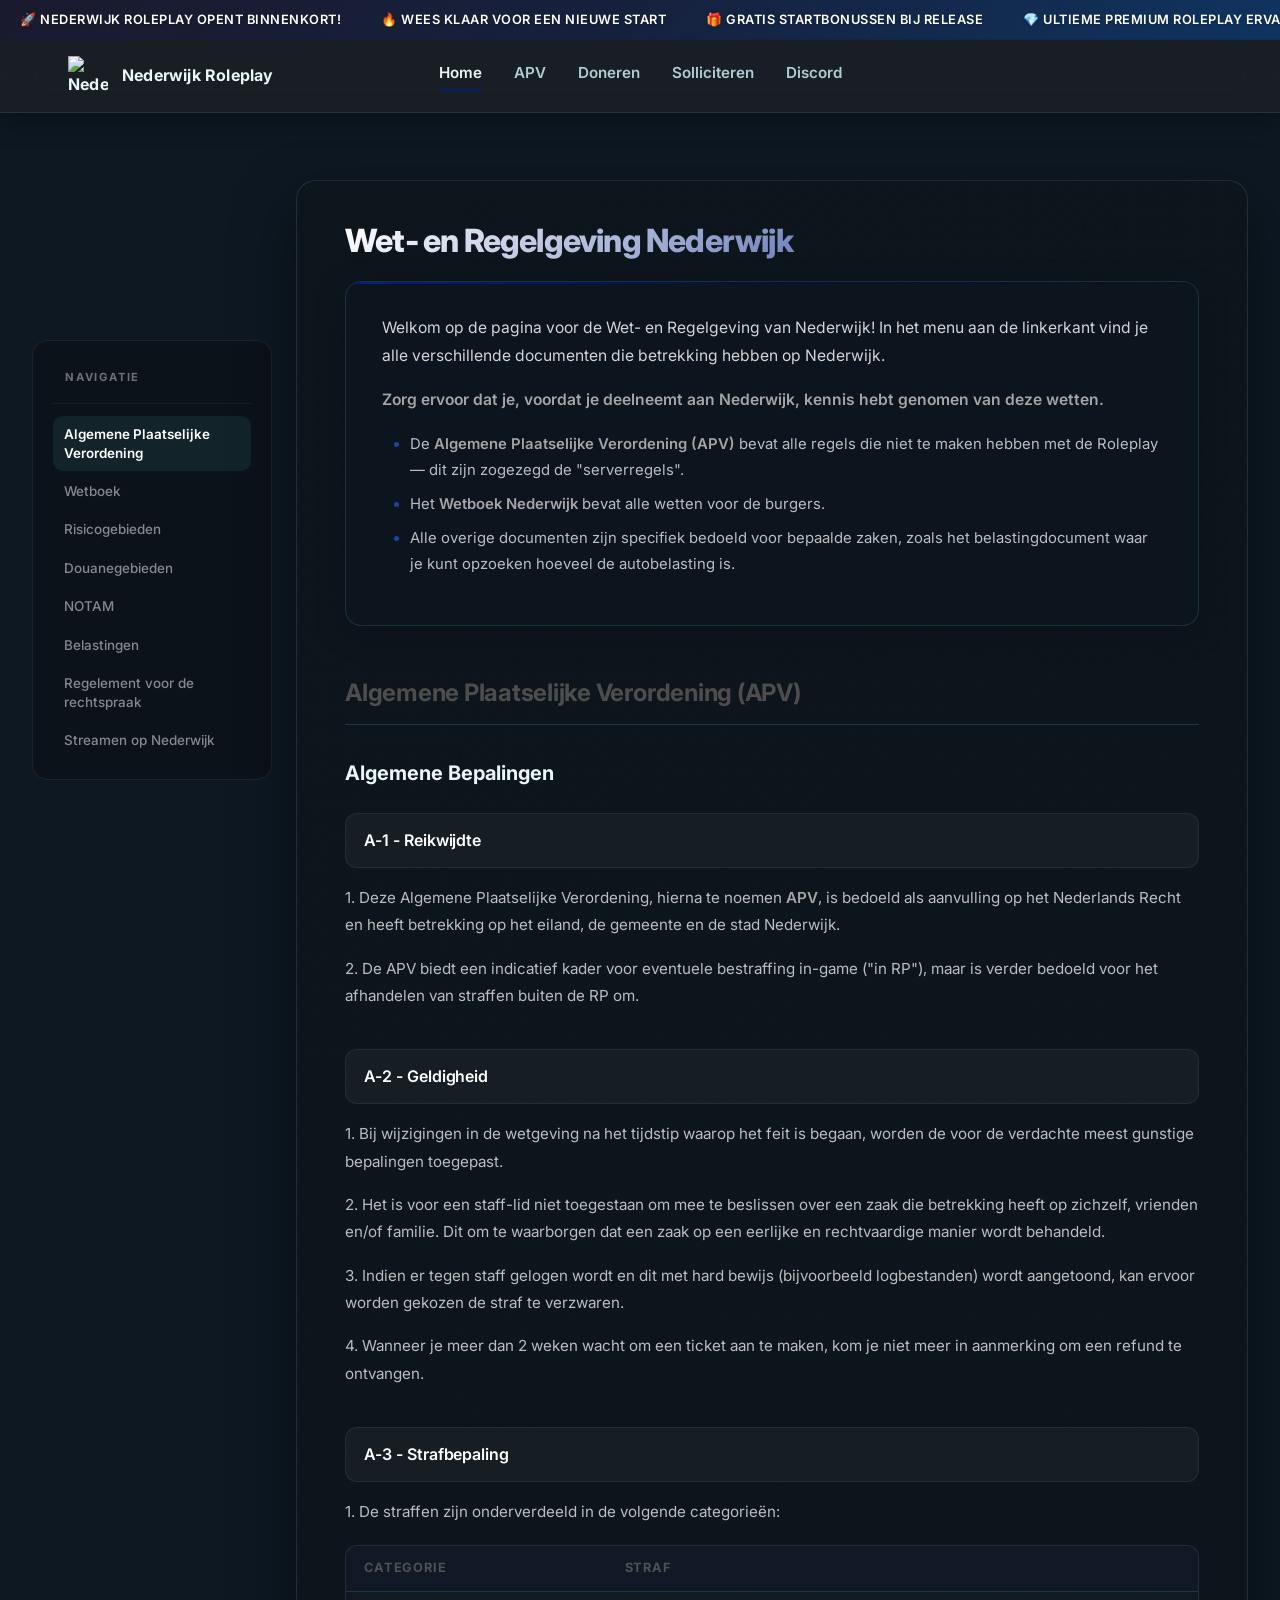
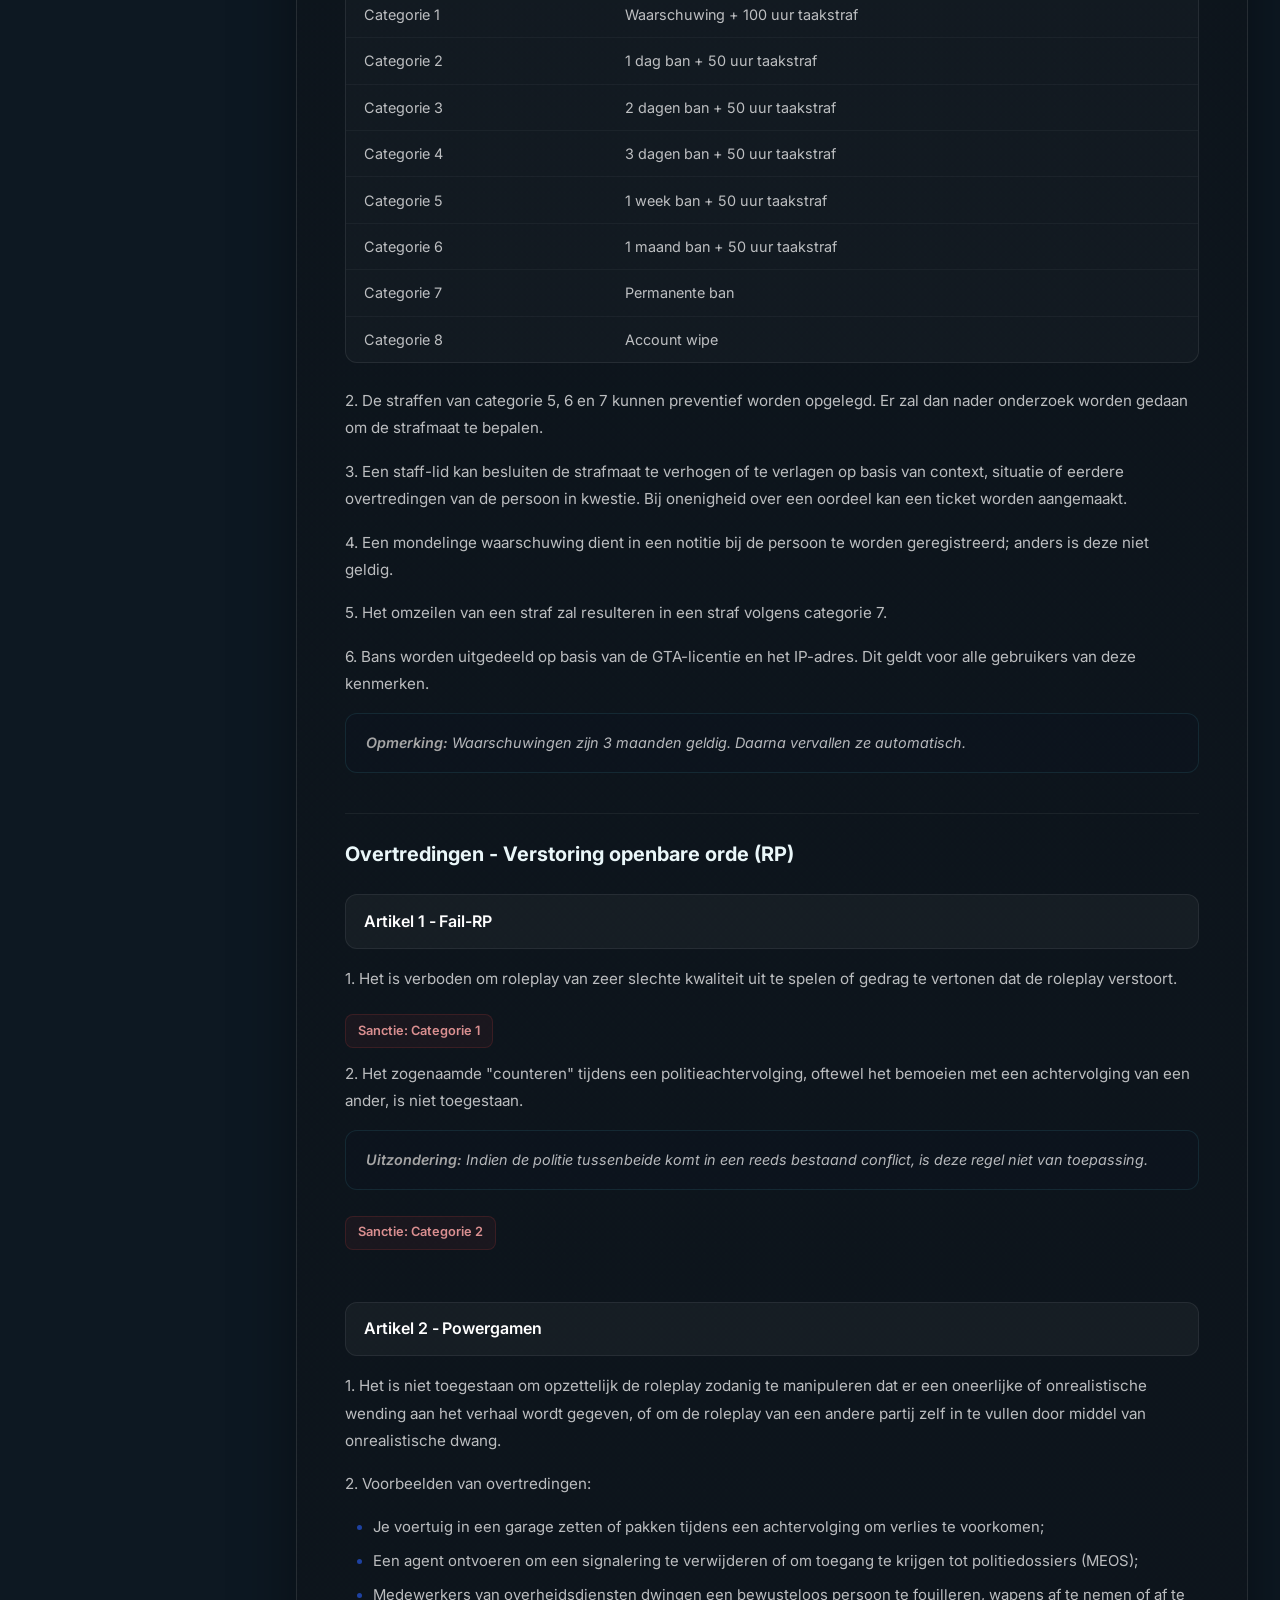
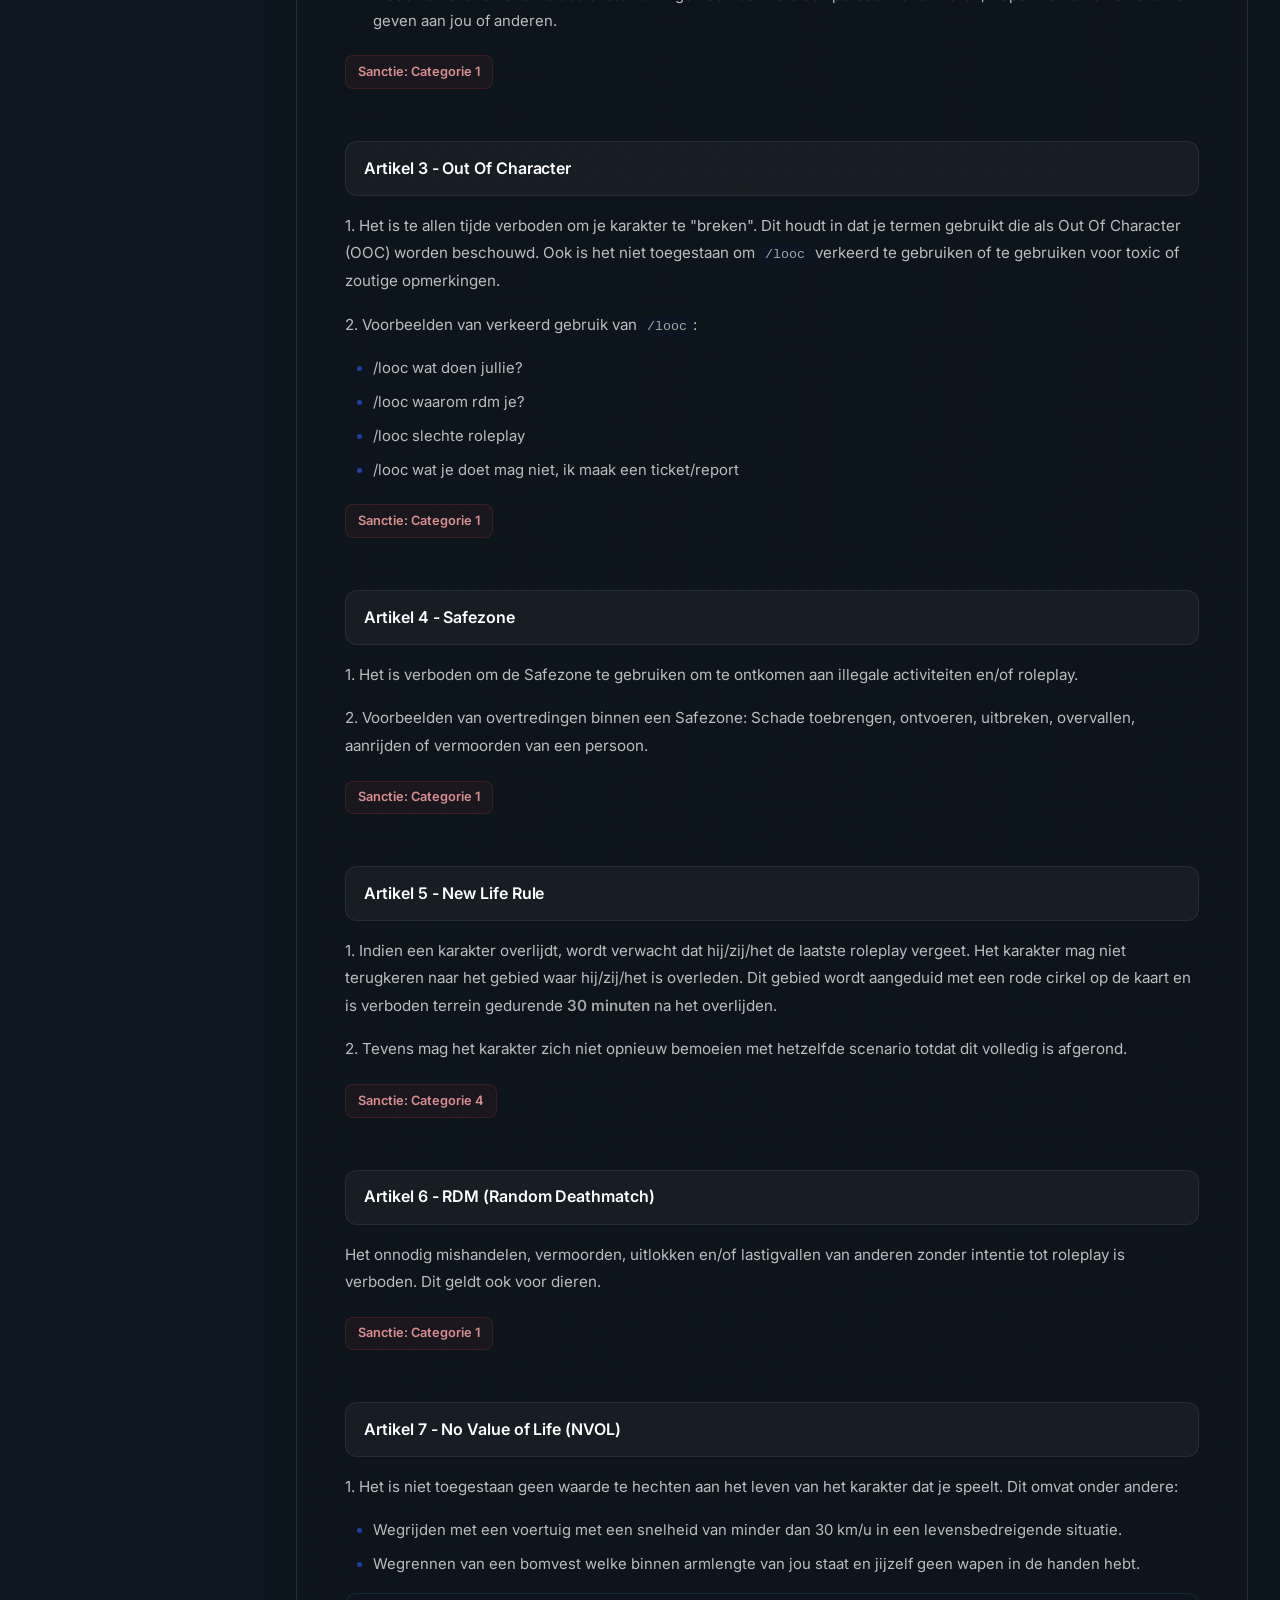
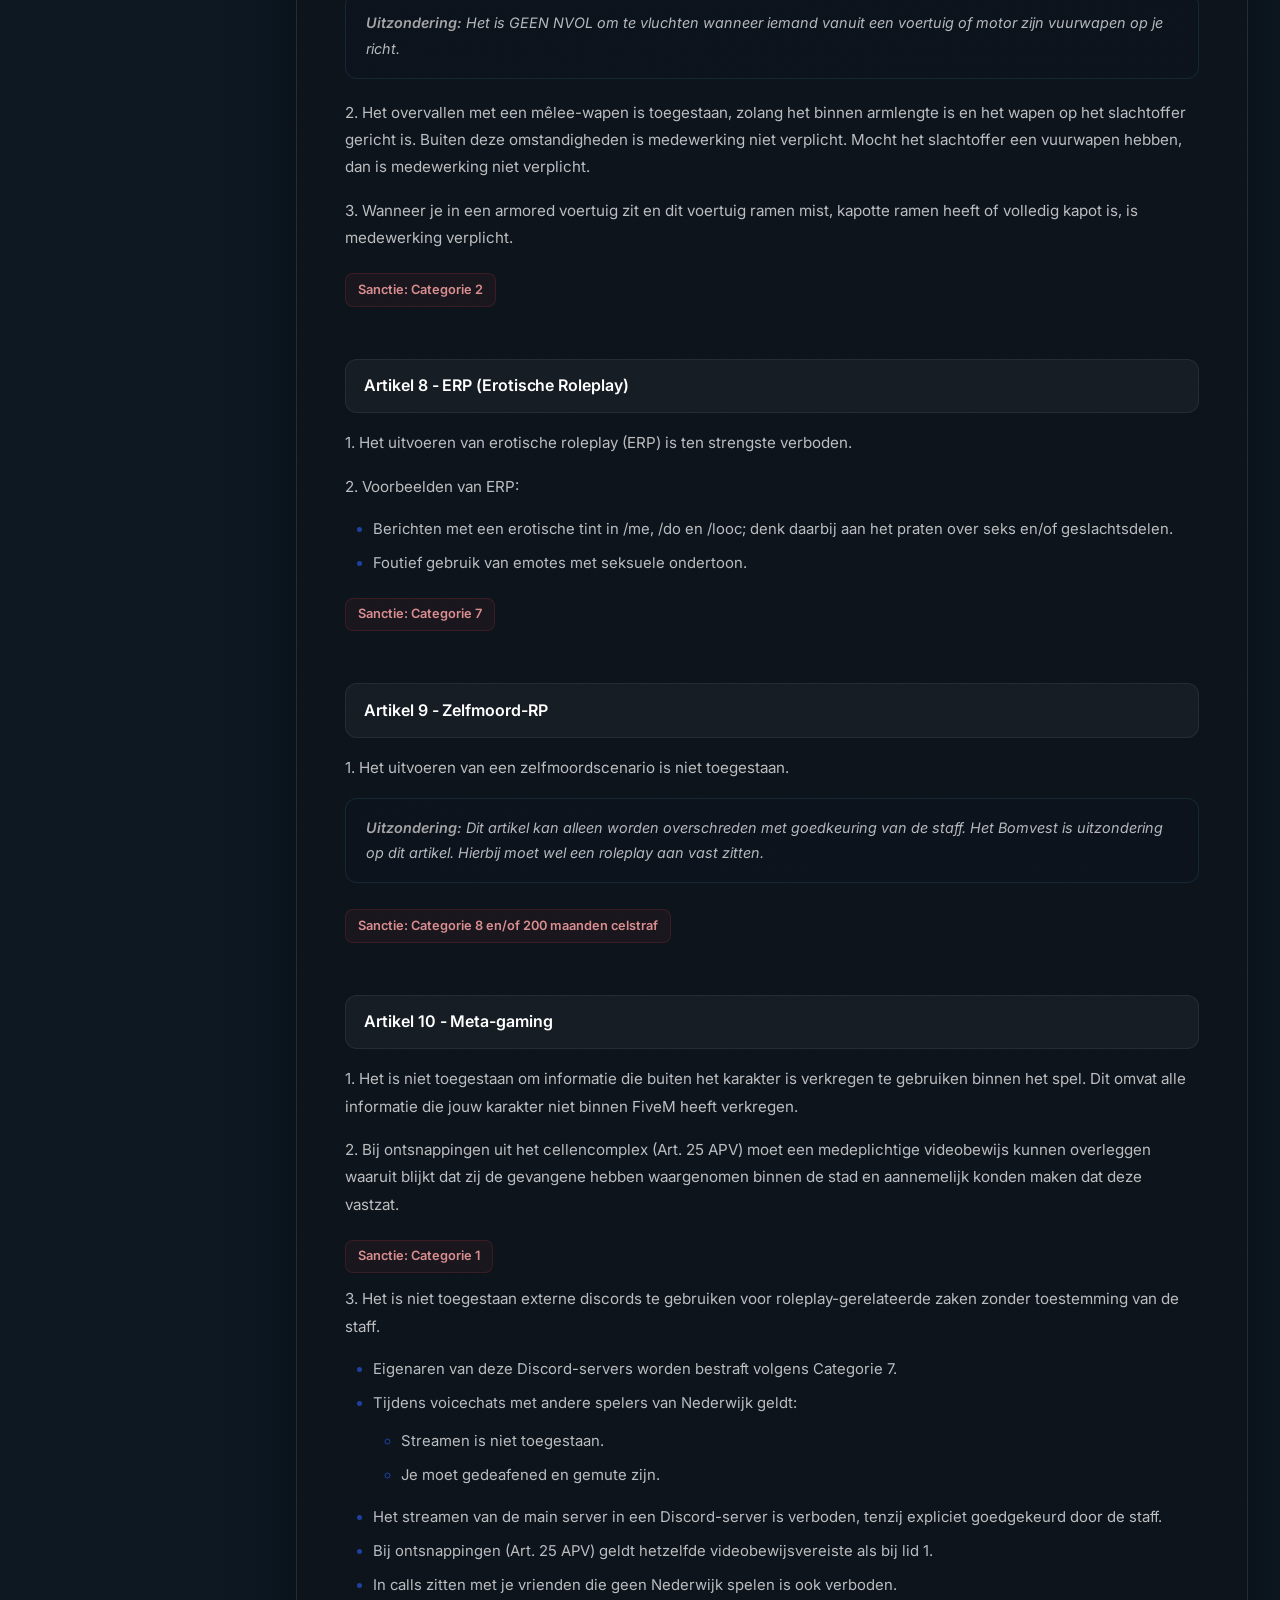
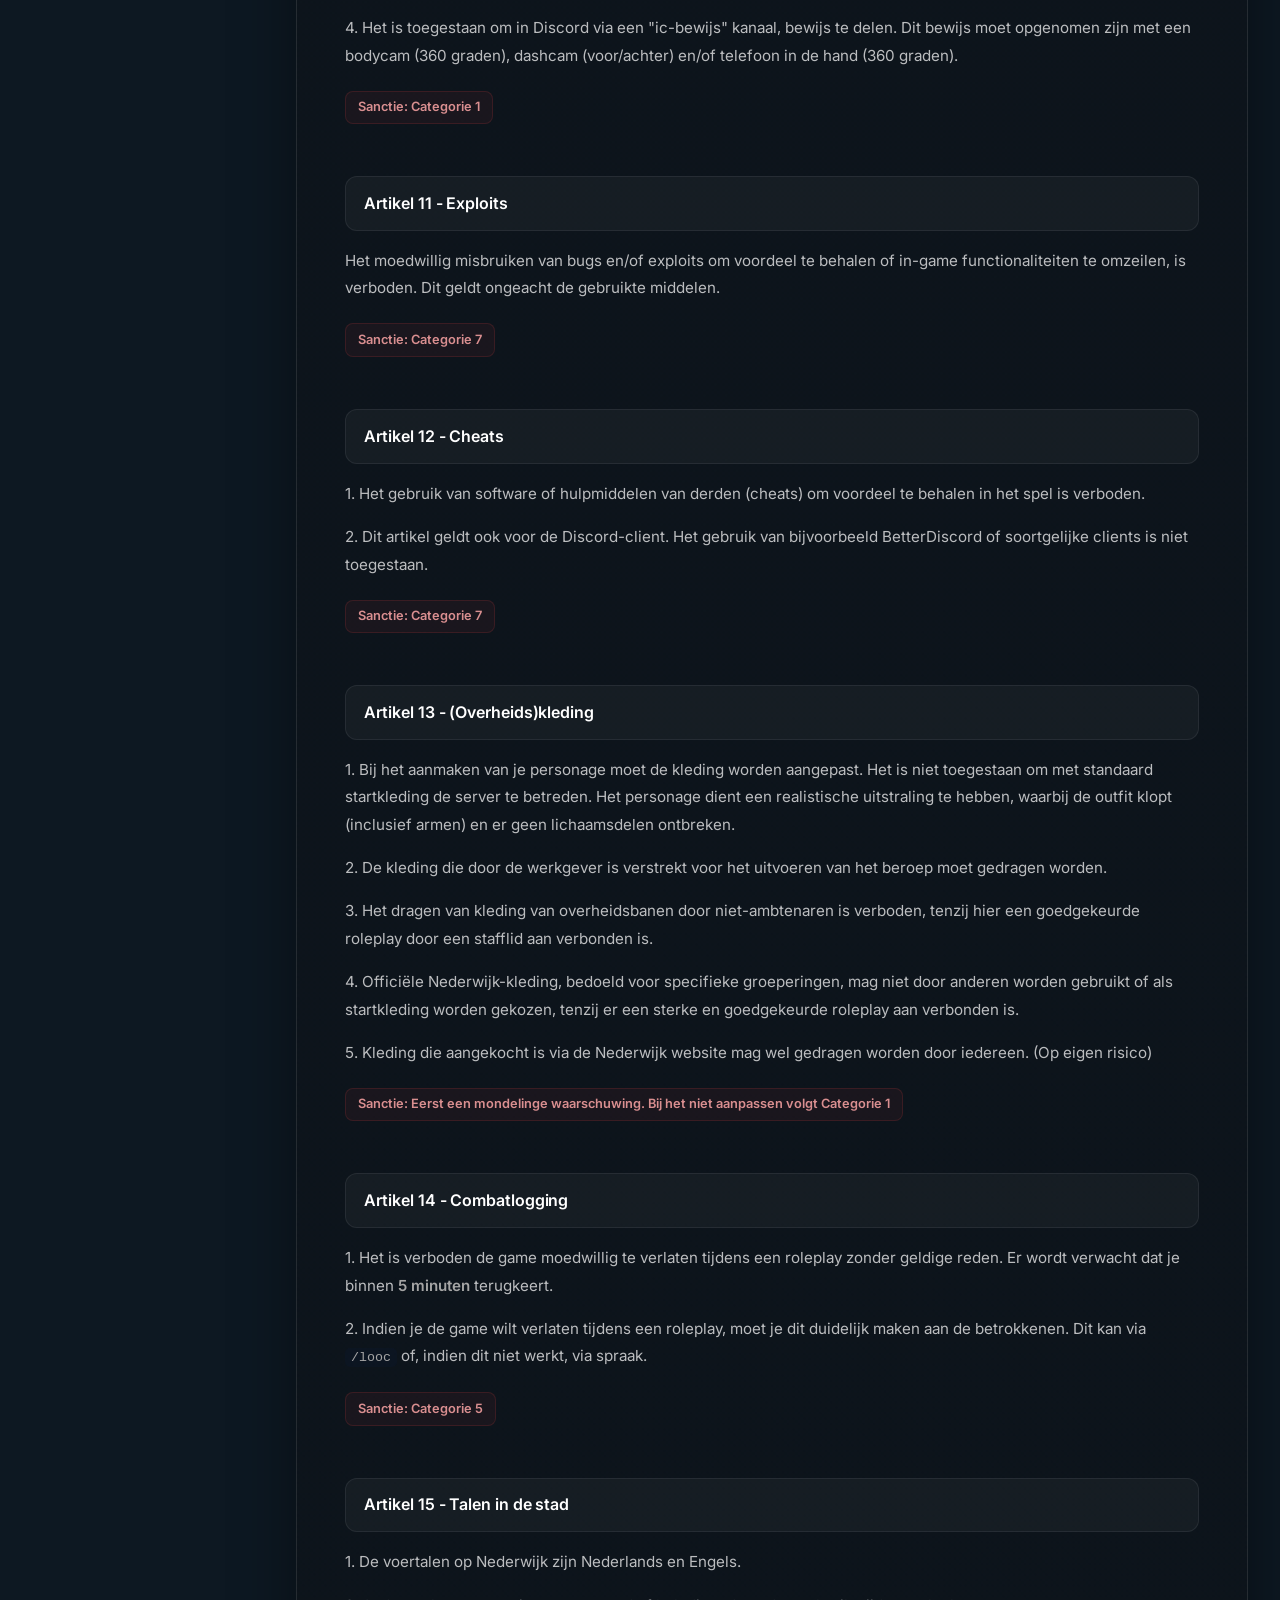
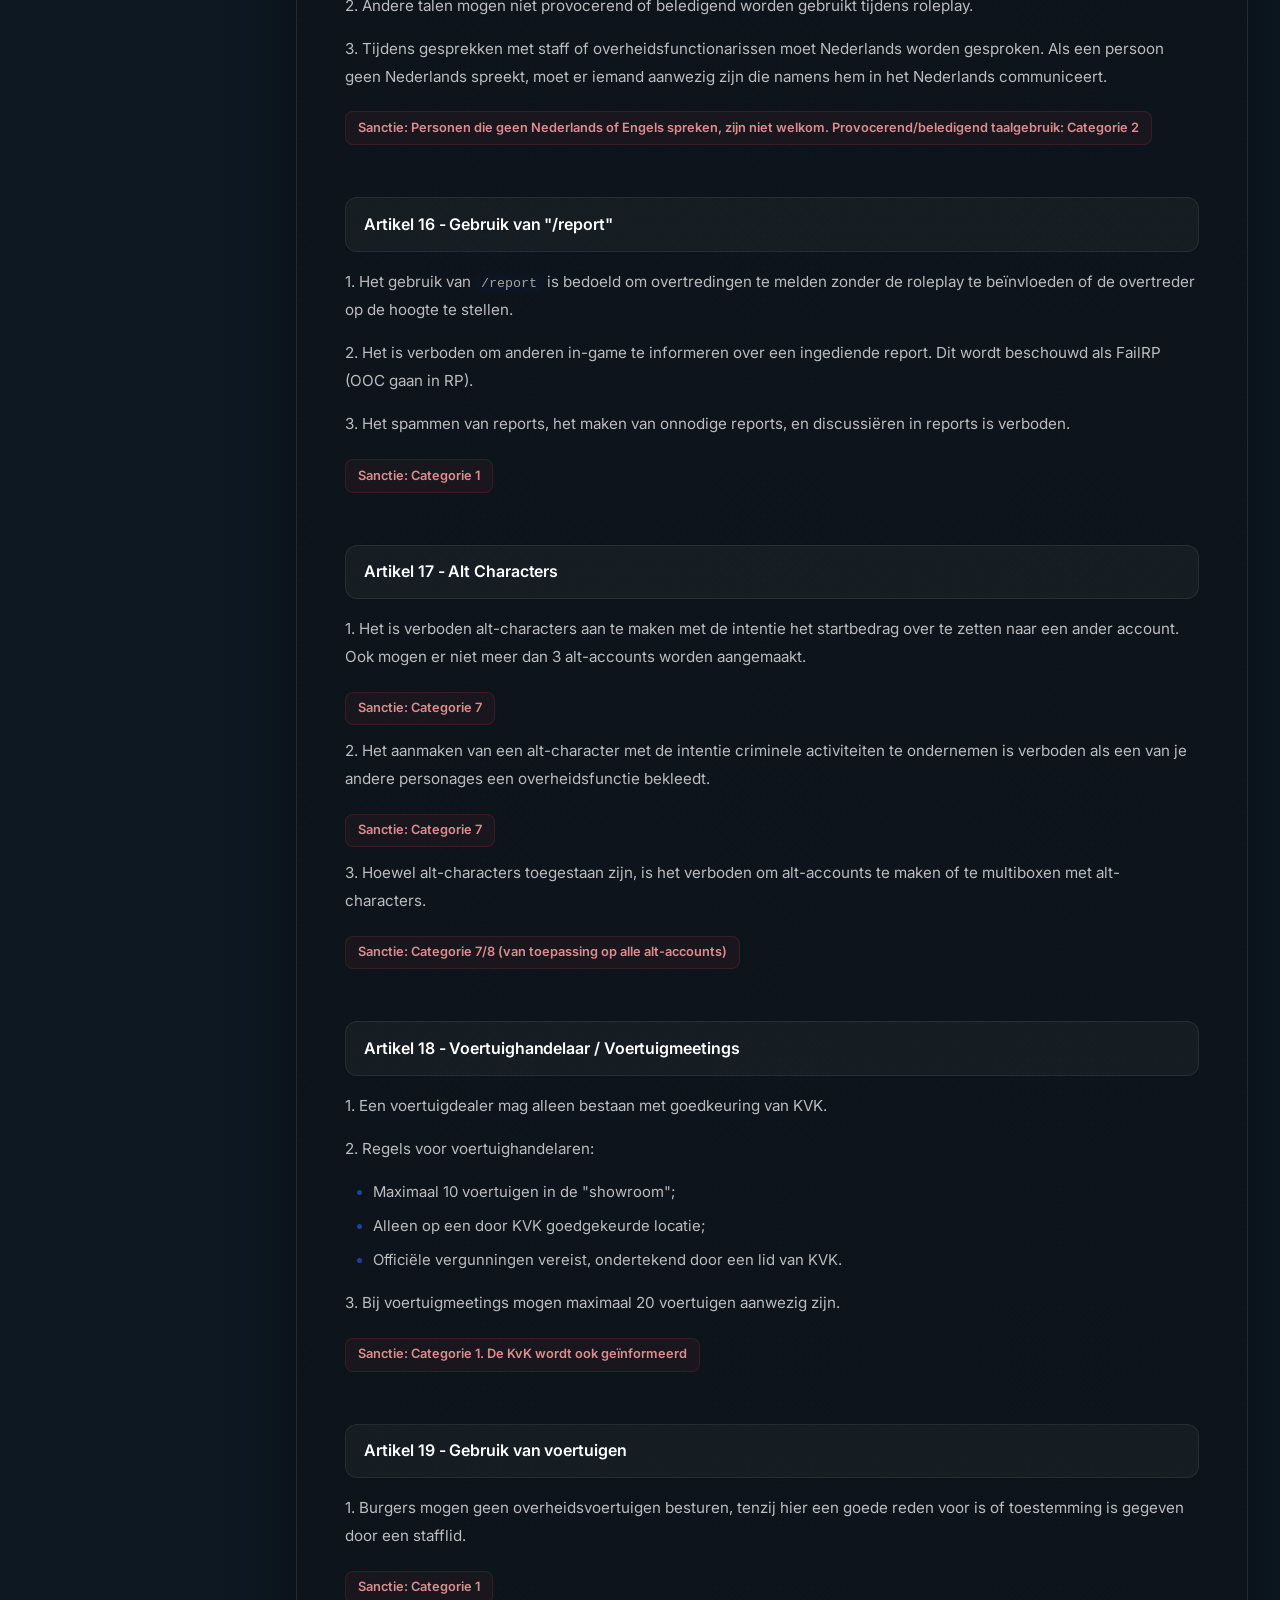
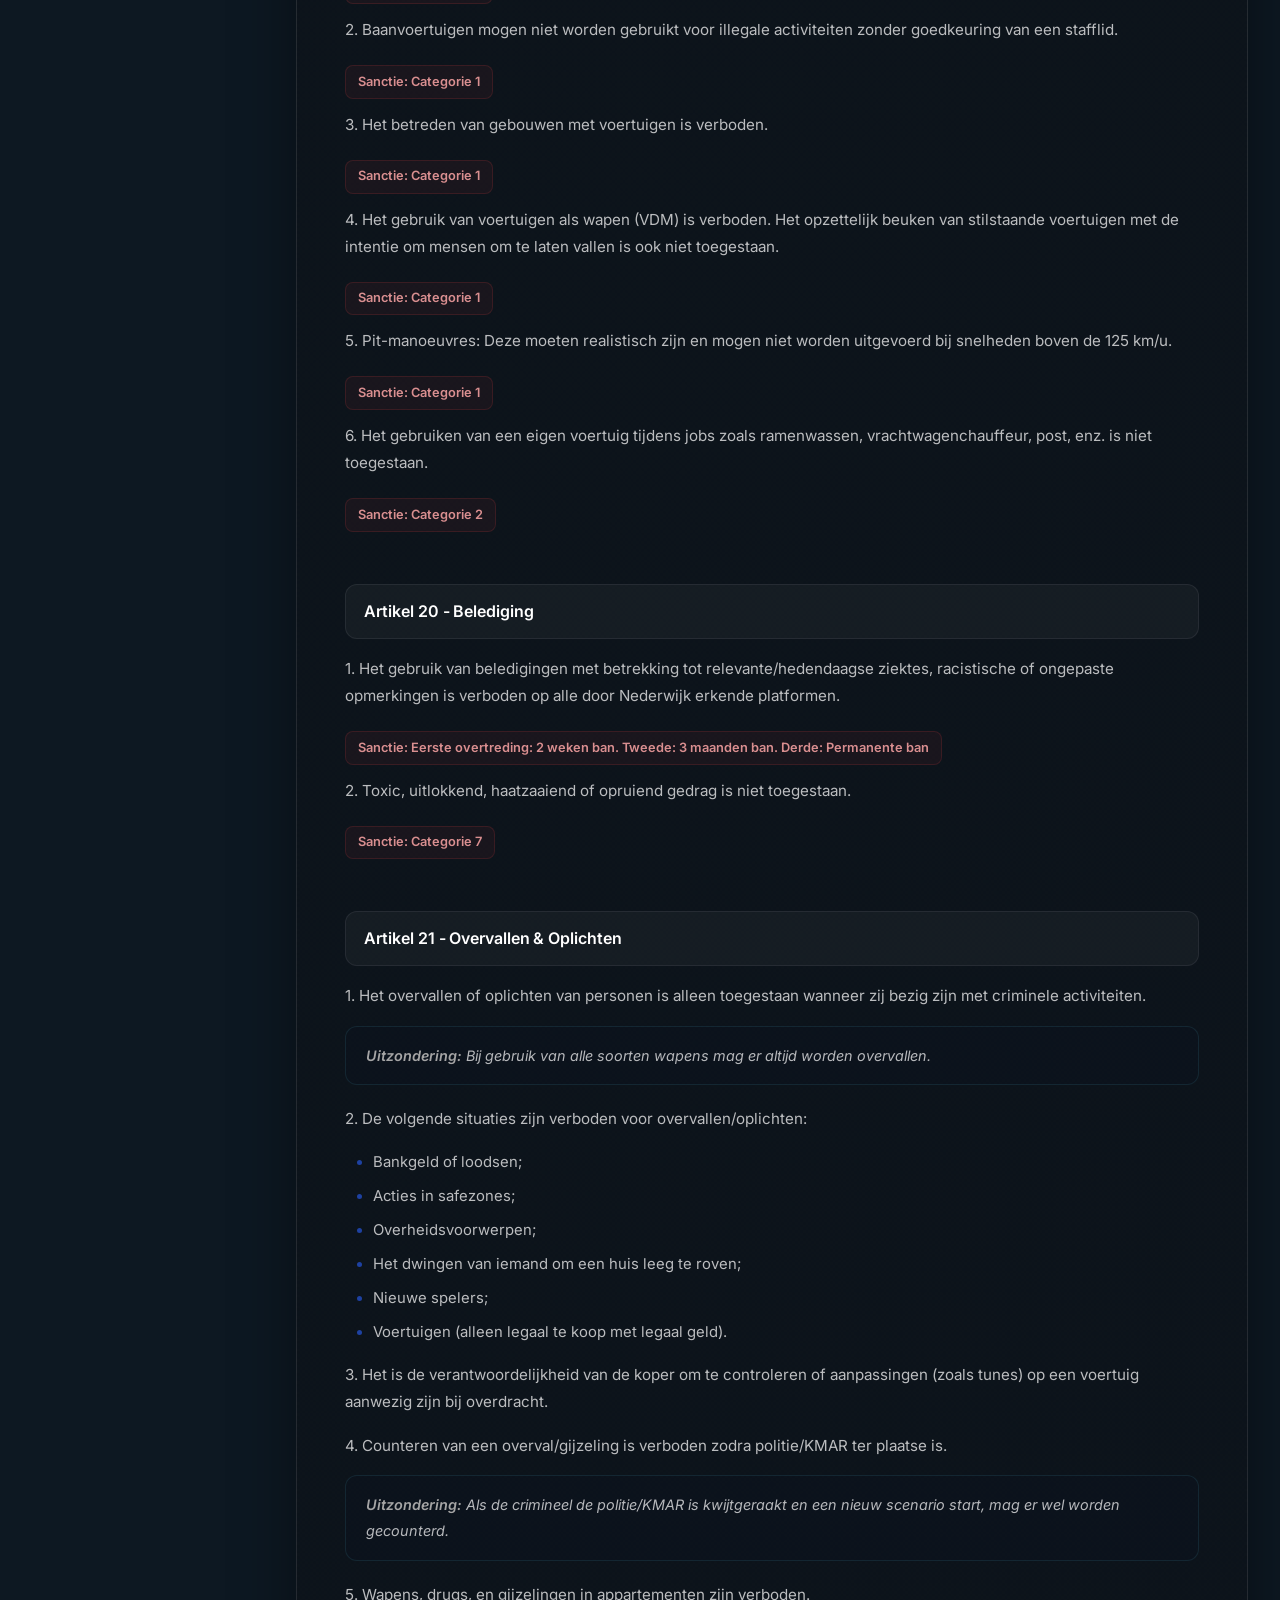
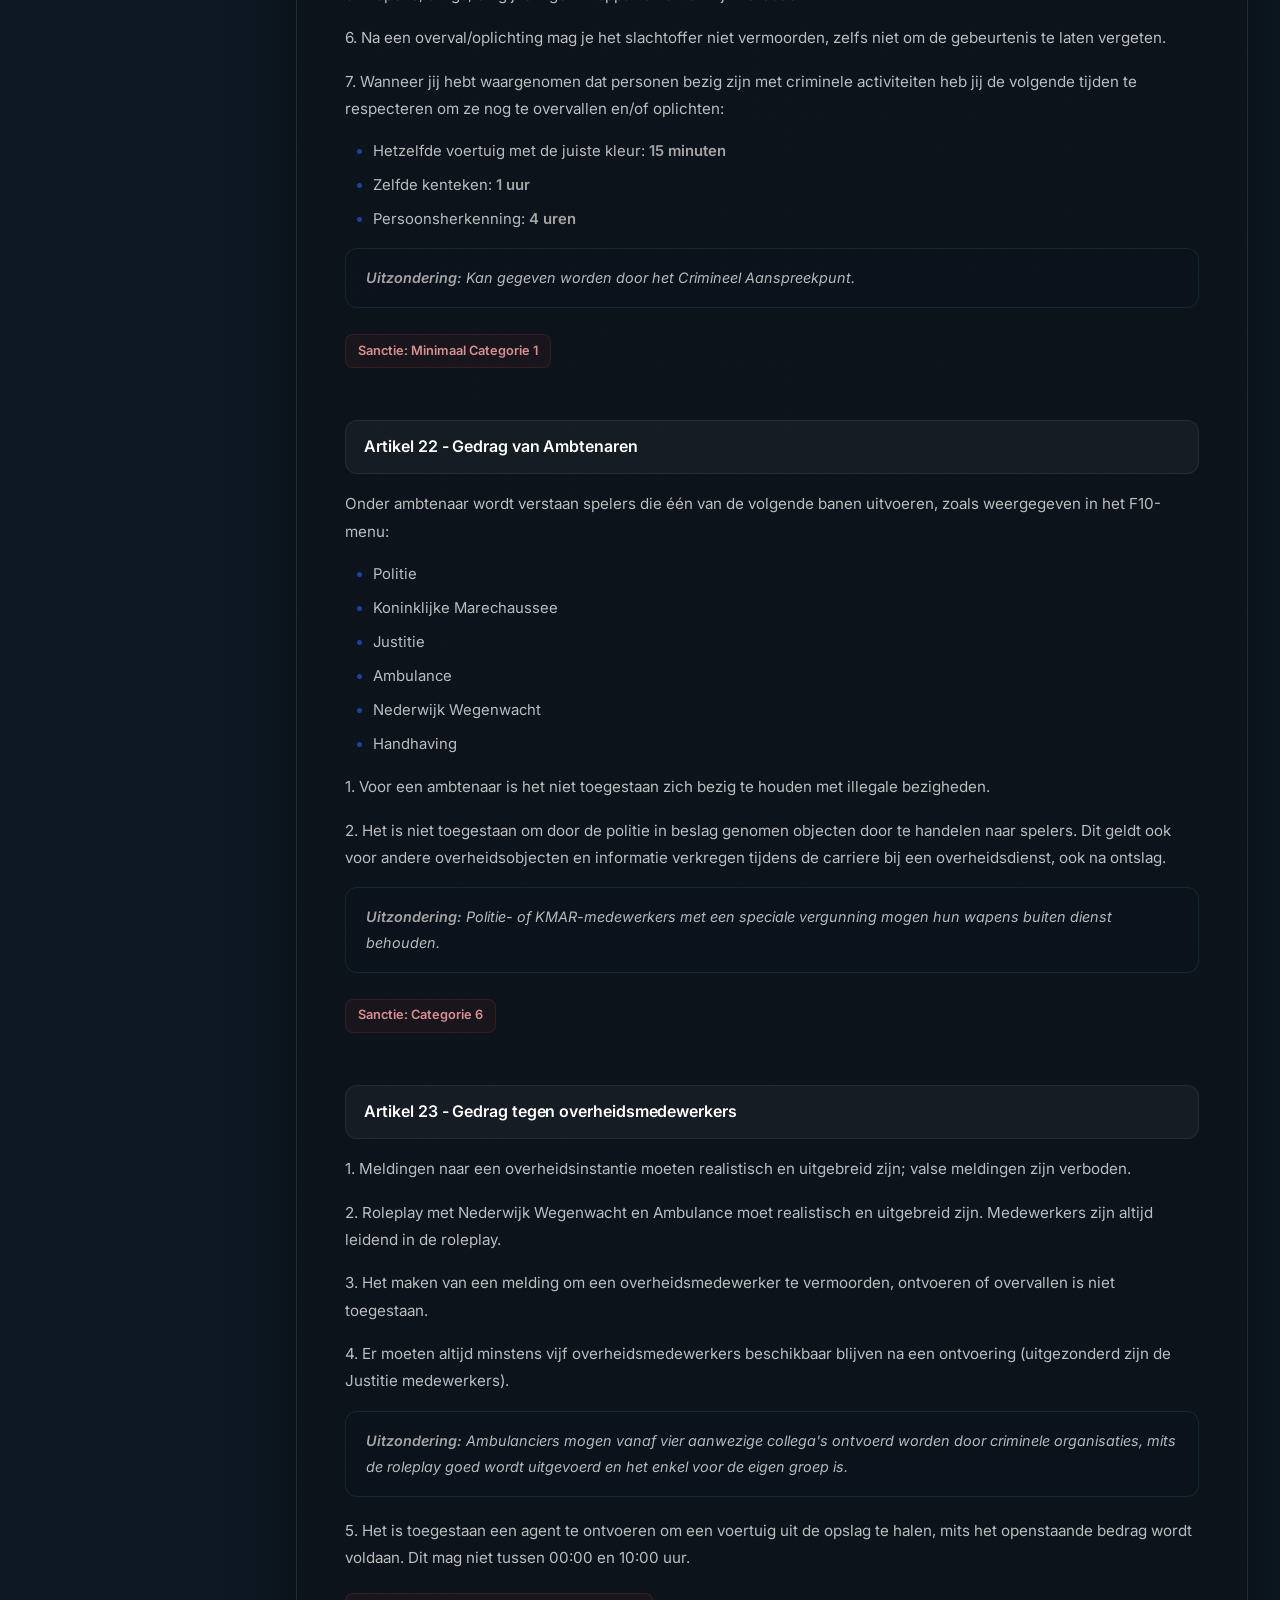
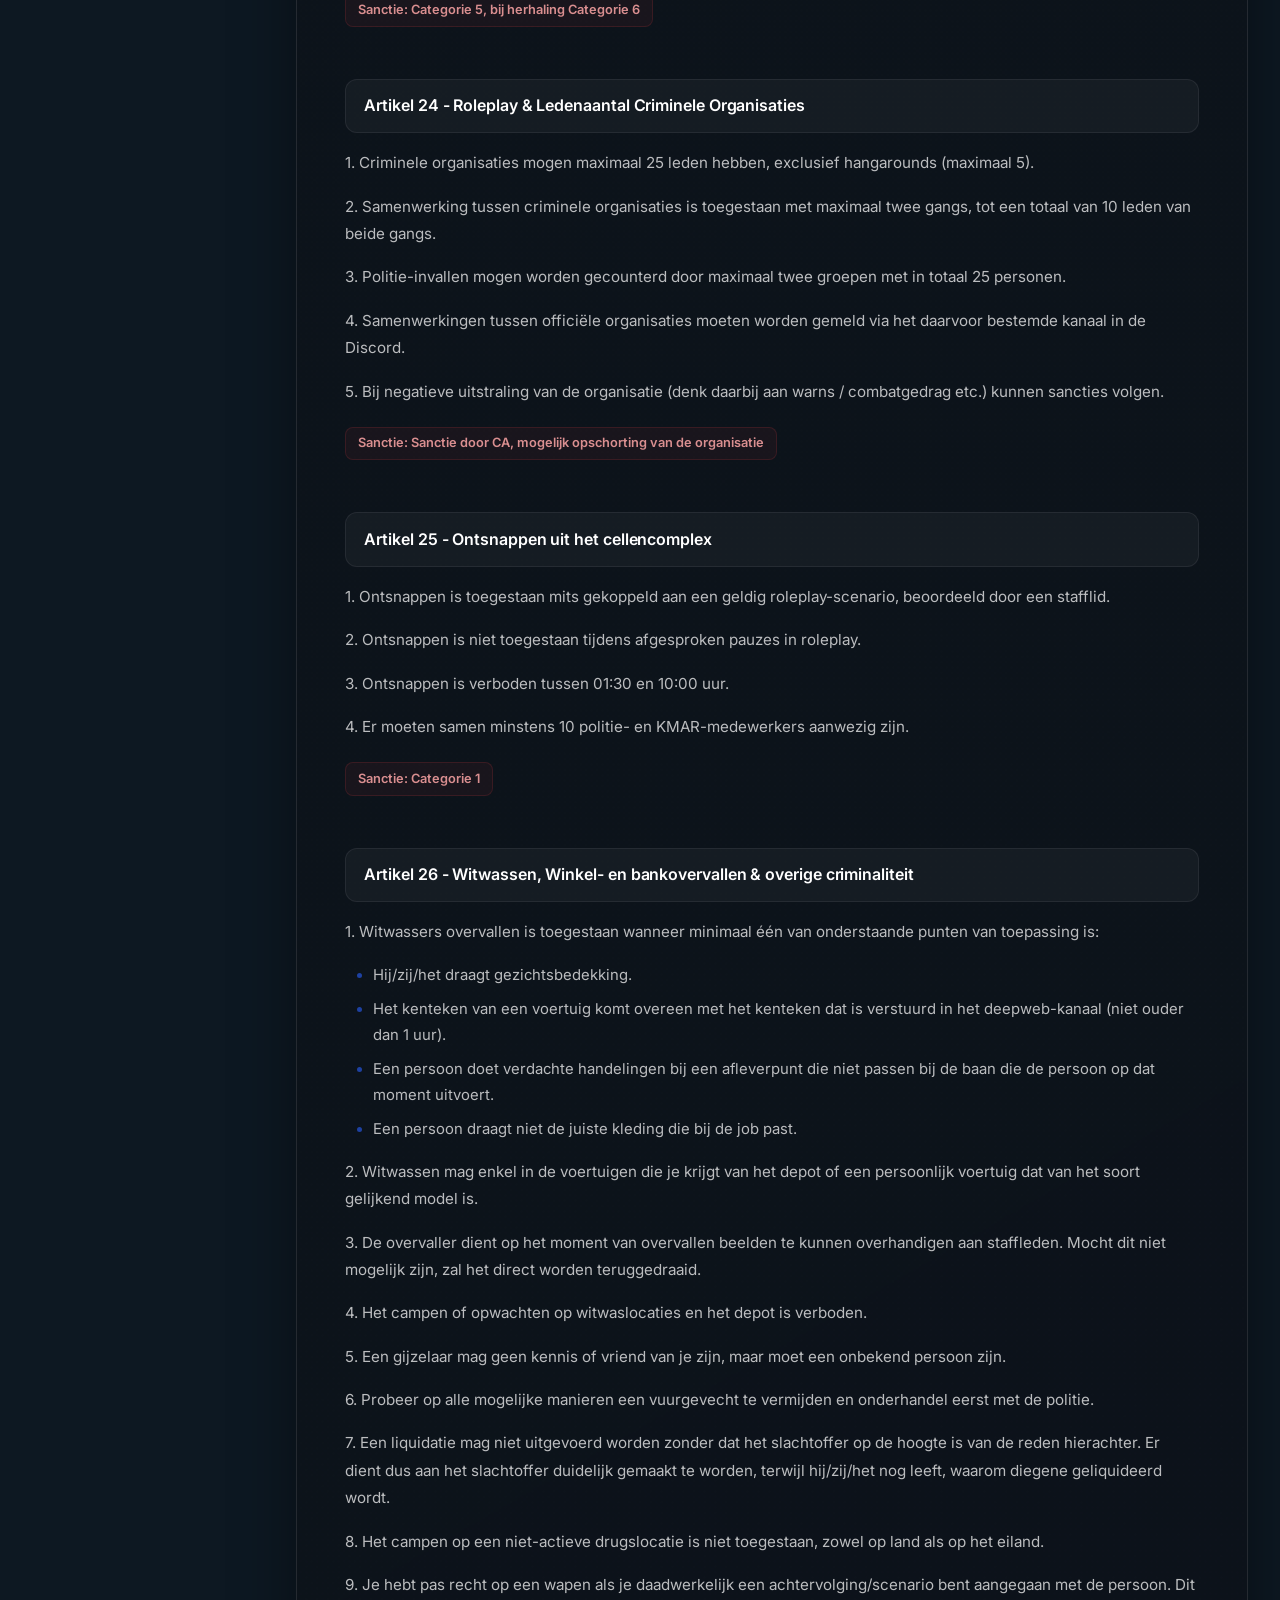
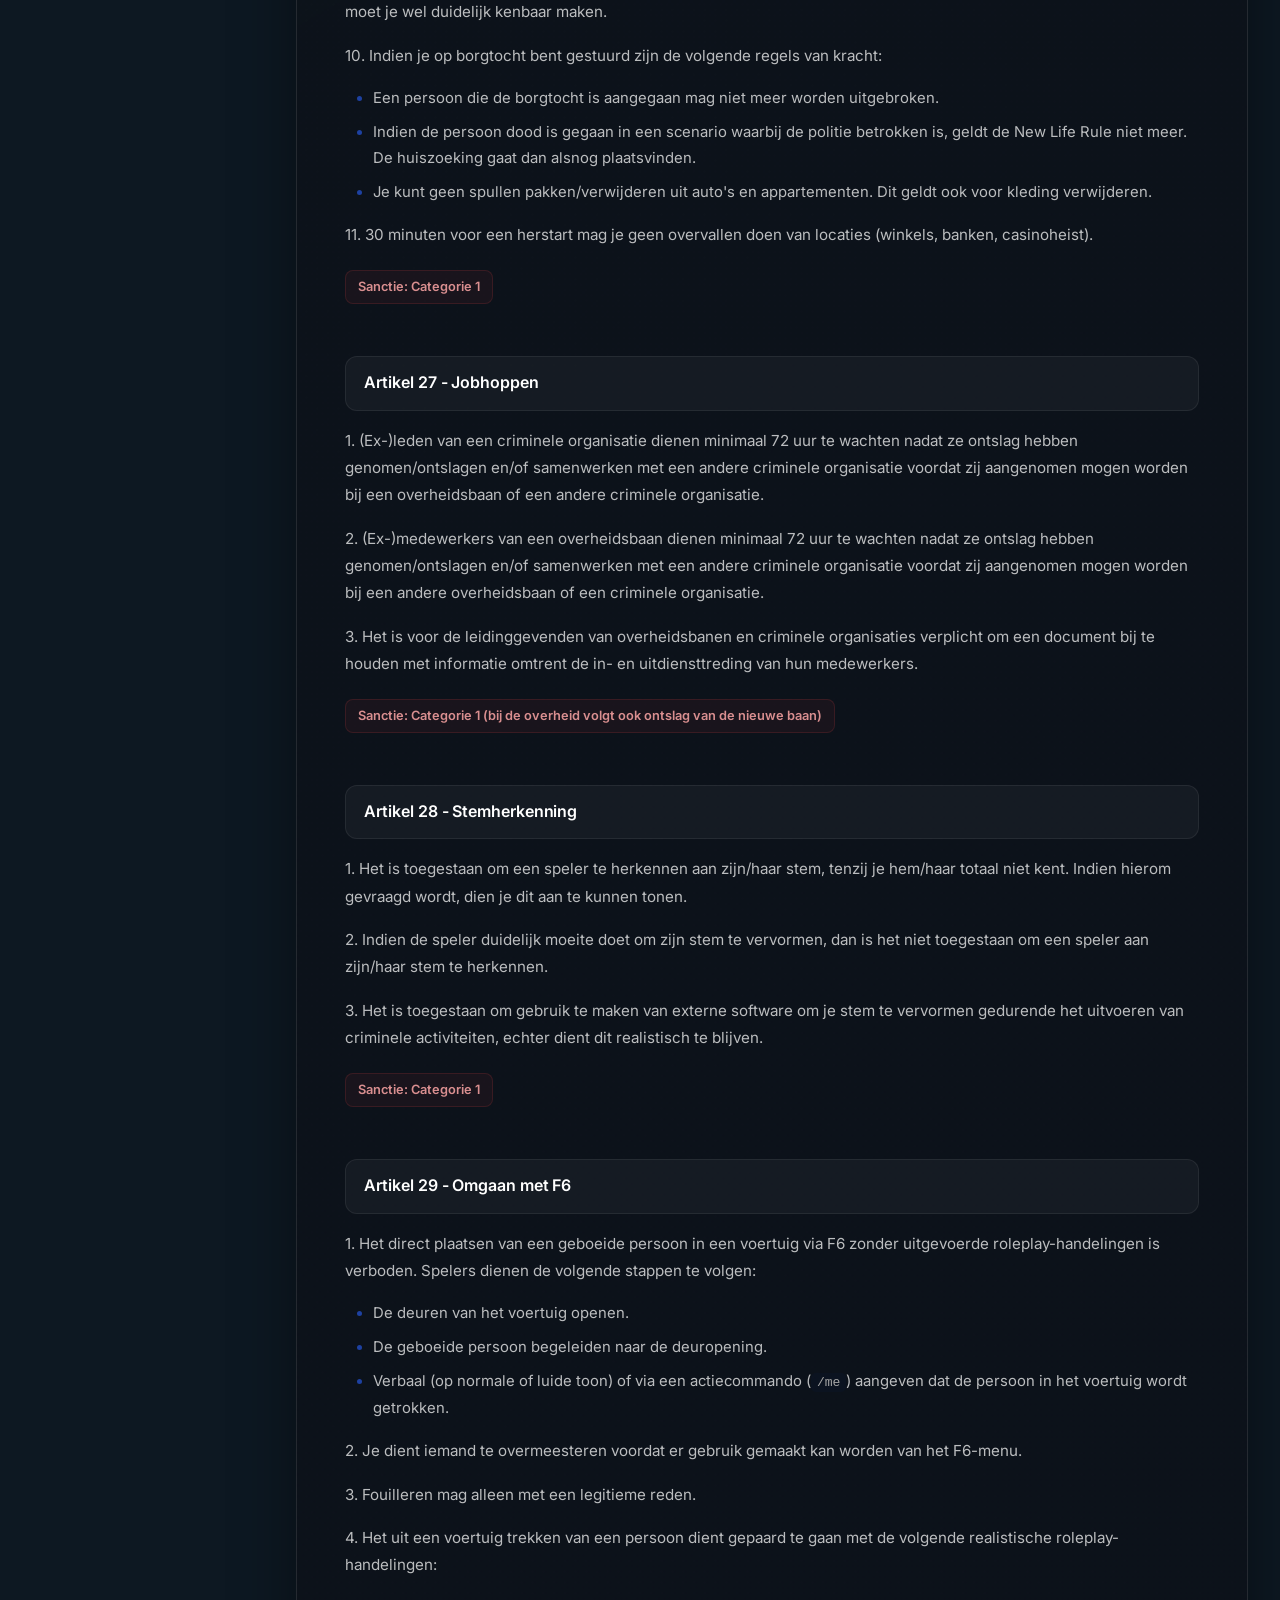
==== commit 7f575778: "Update index.html" ====
--- a/apv/index.html
+++ b/apv/index.html
@@ -239,7 +239,7 @@
       }
 
       .docs-content li::marker {
-        color: rgba(180, 180, 180, 0.6);
+        color: rgba(41, 97, 252, 0.6);
       }
 
       .docs-content strong {
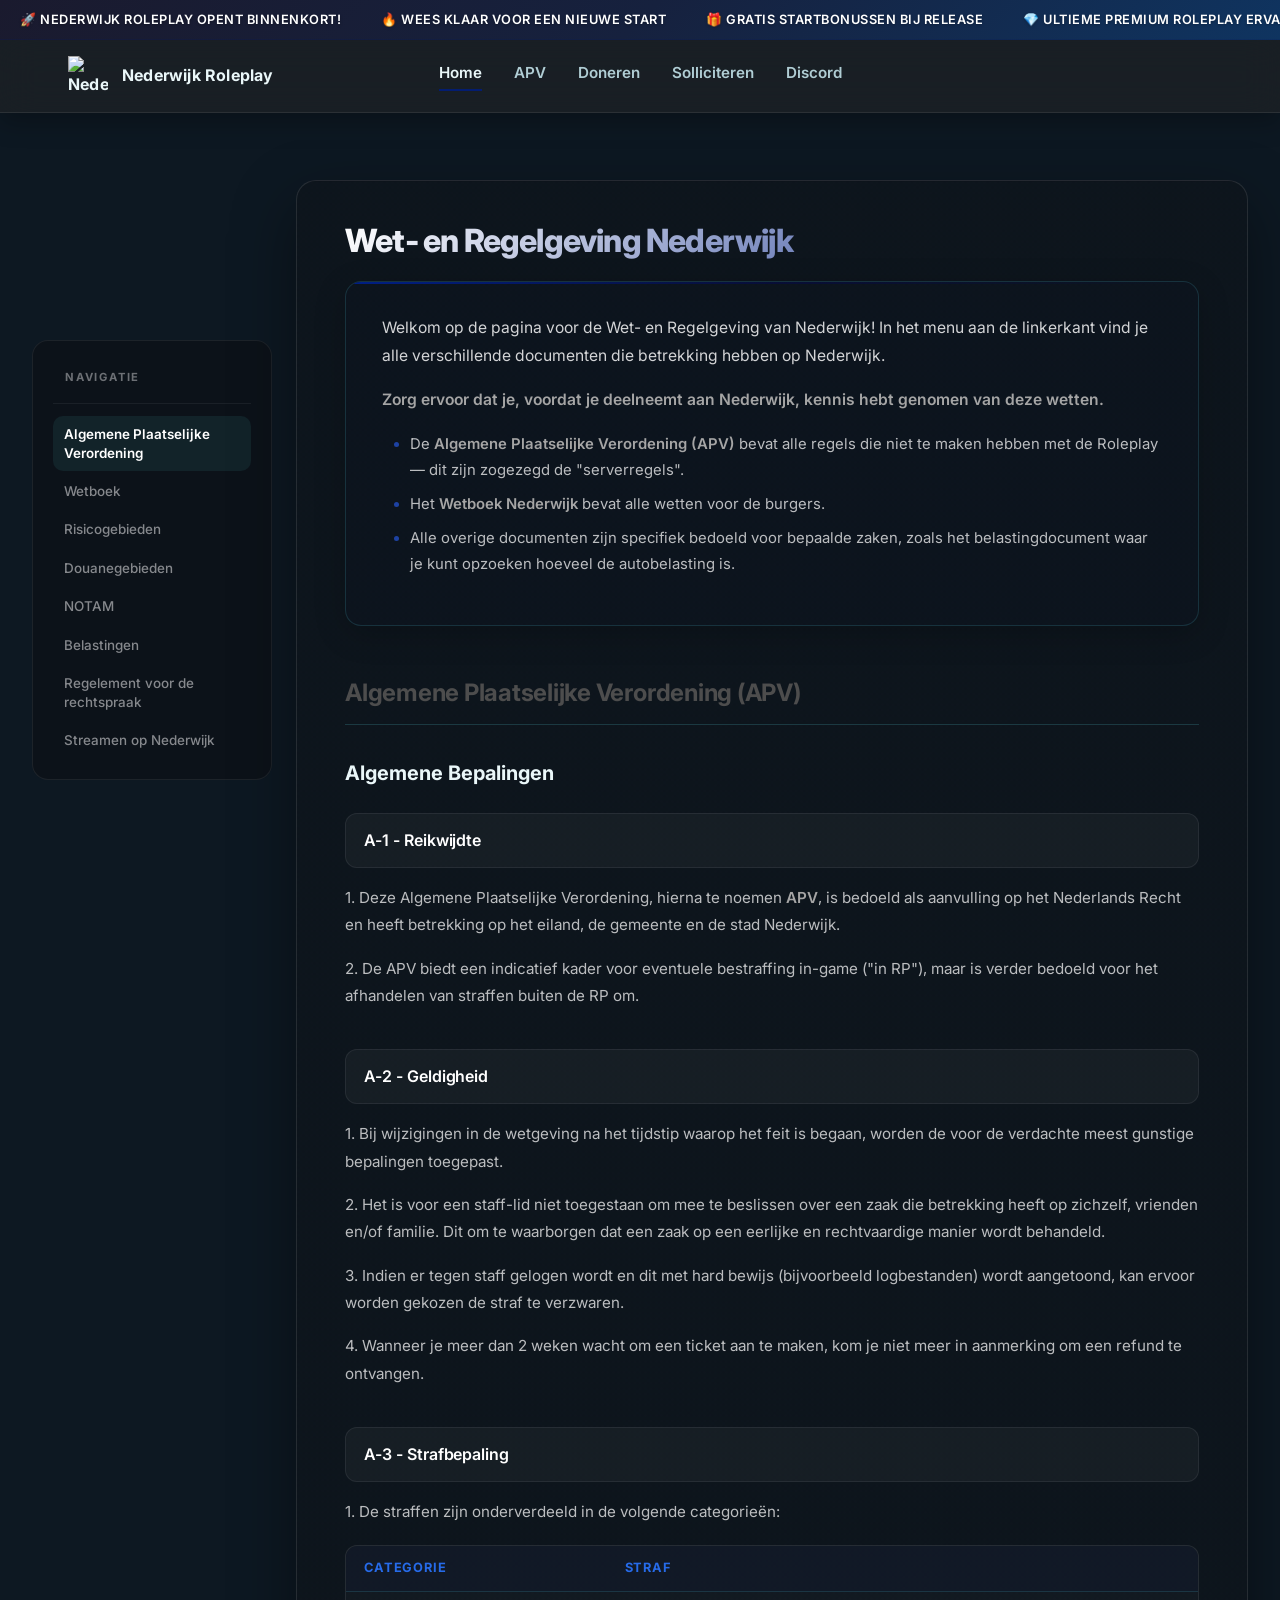
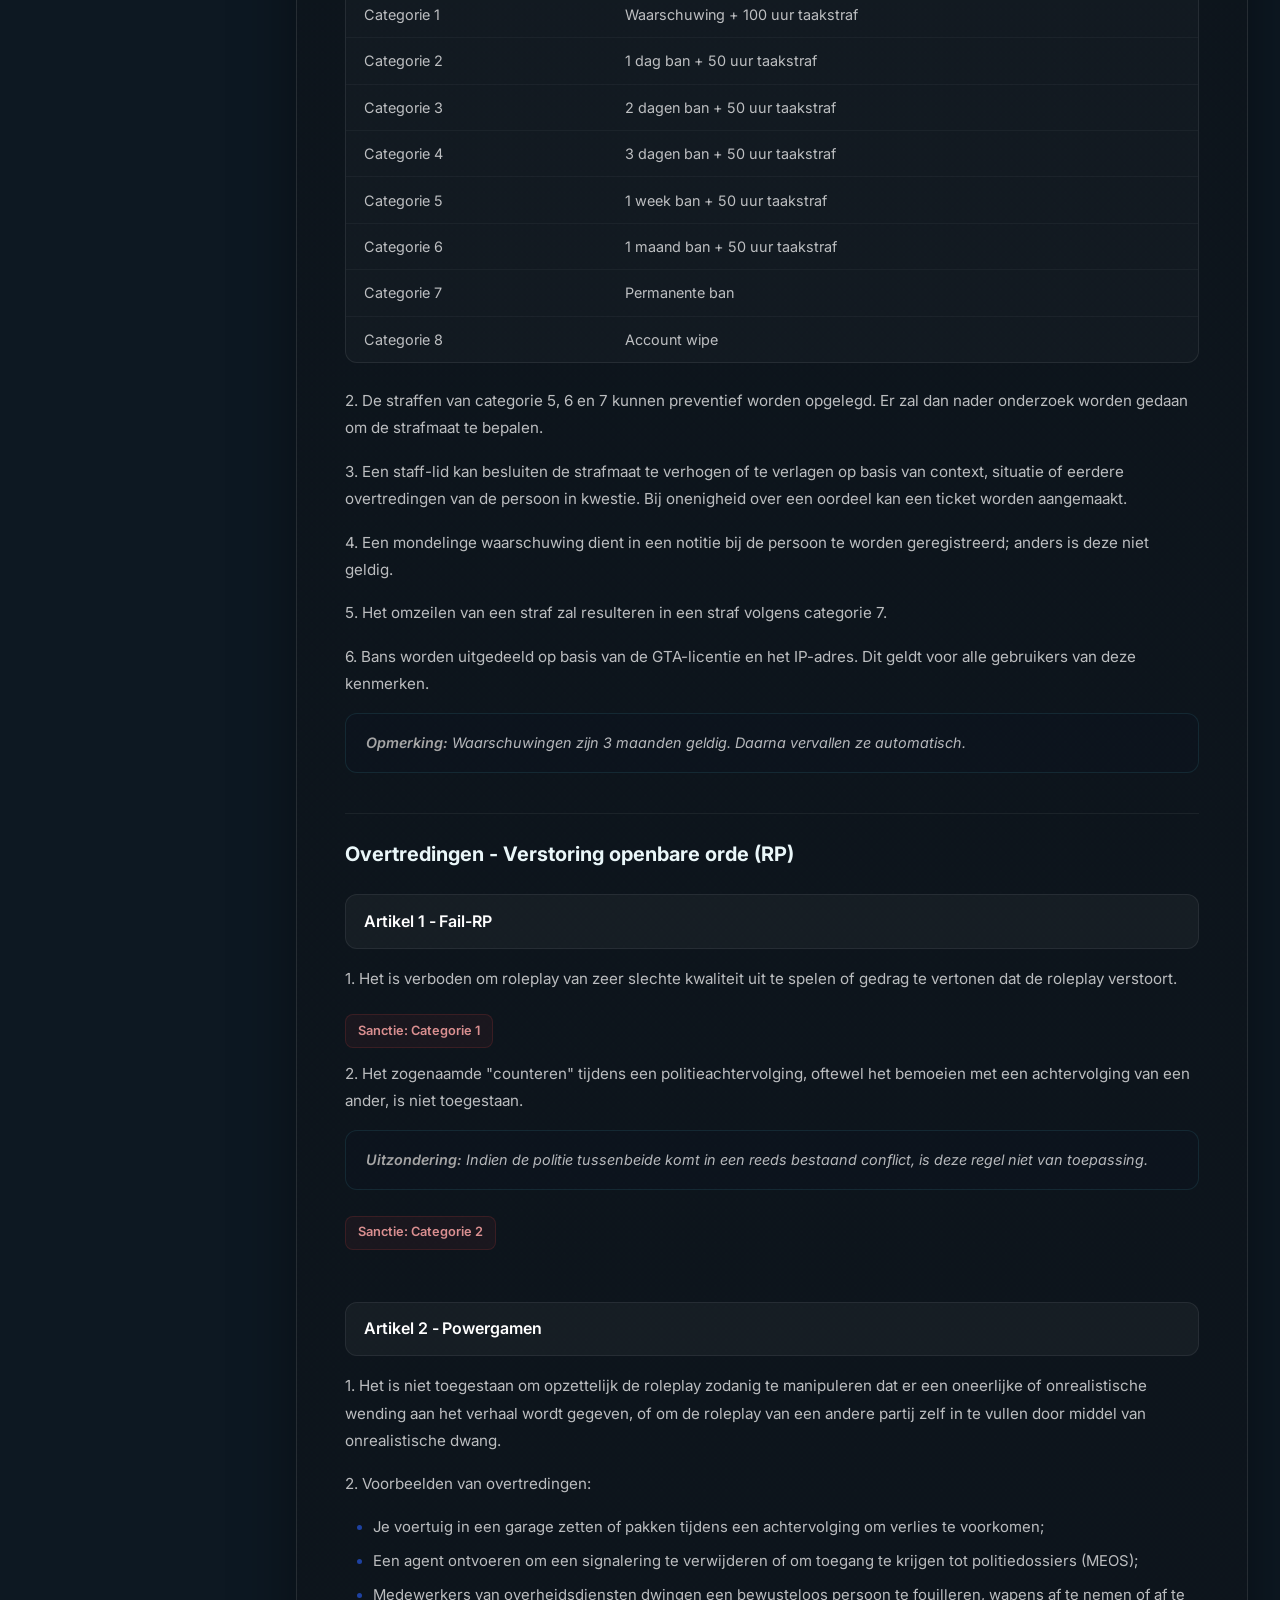
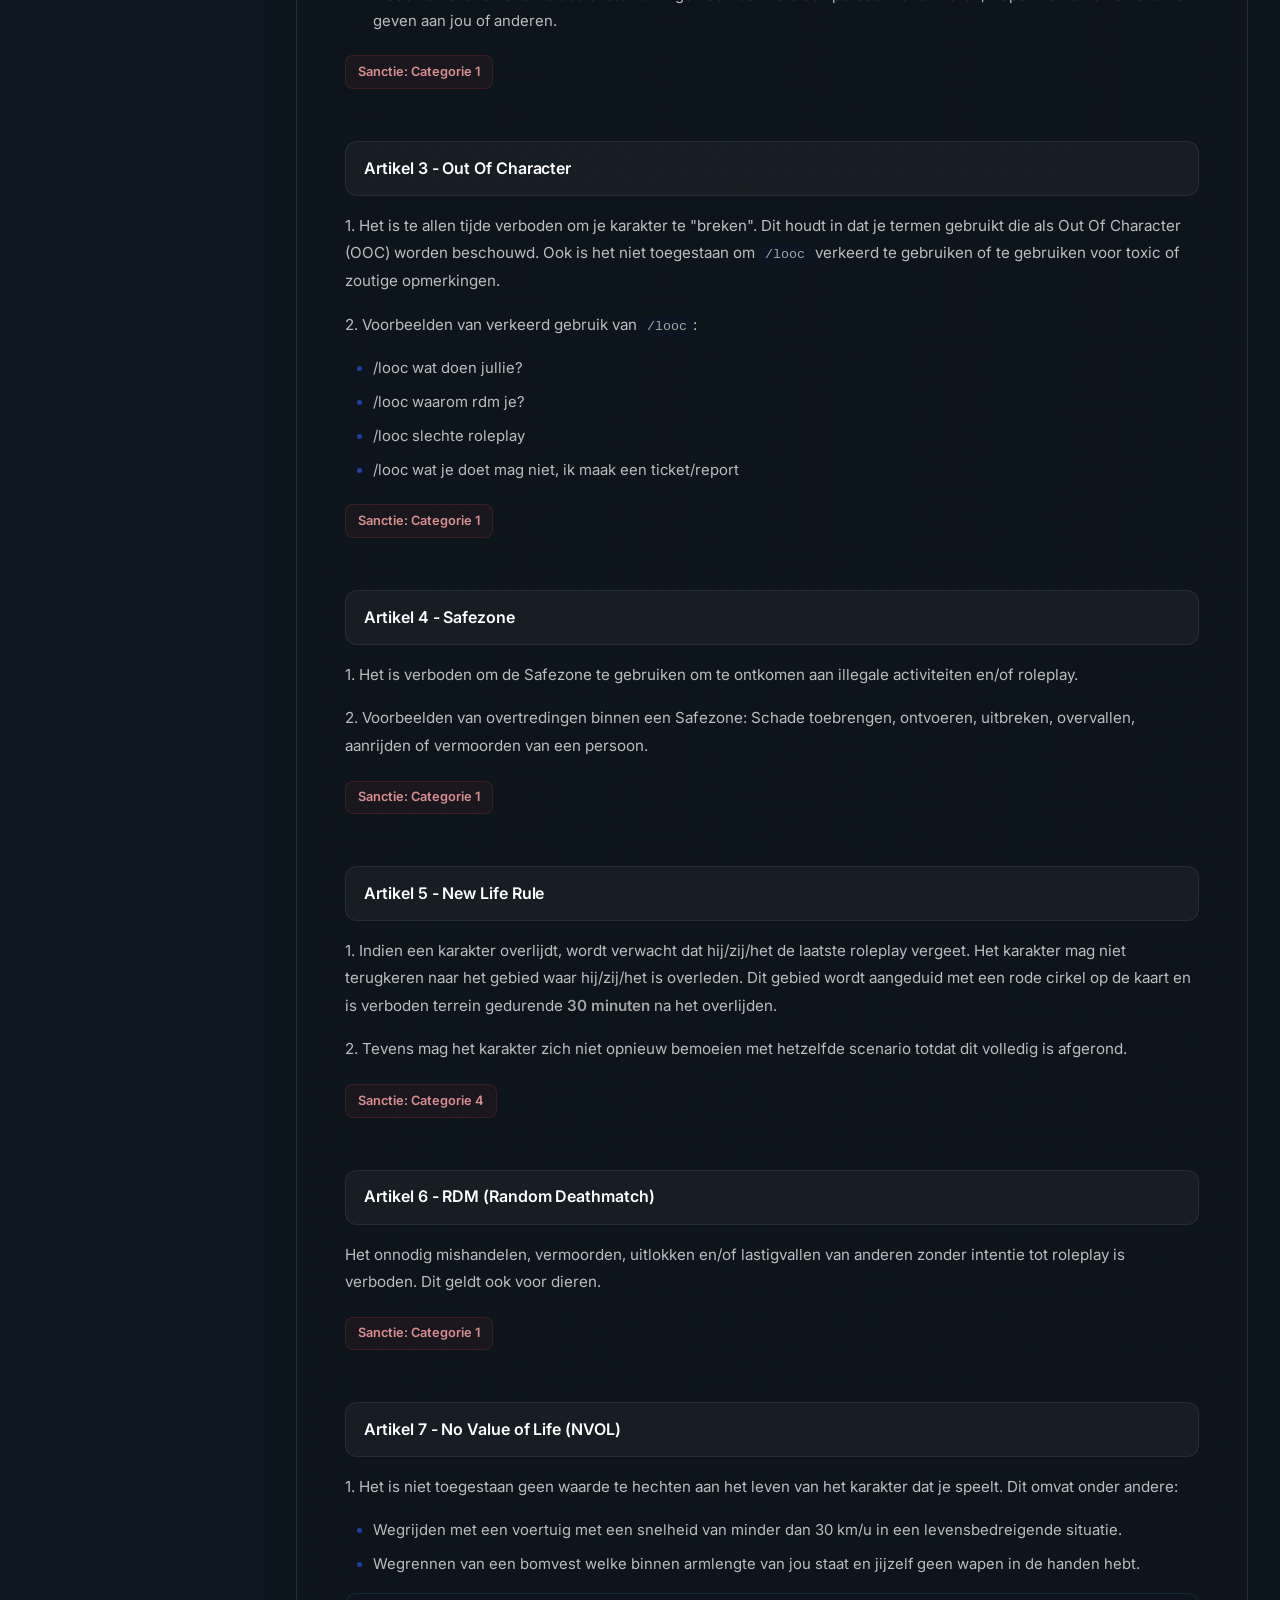
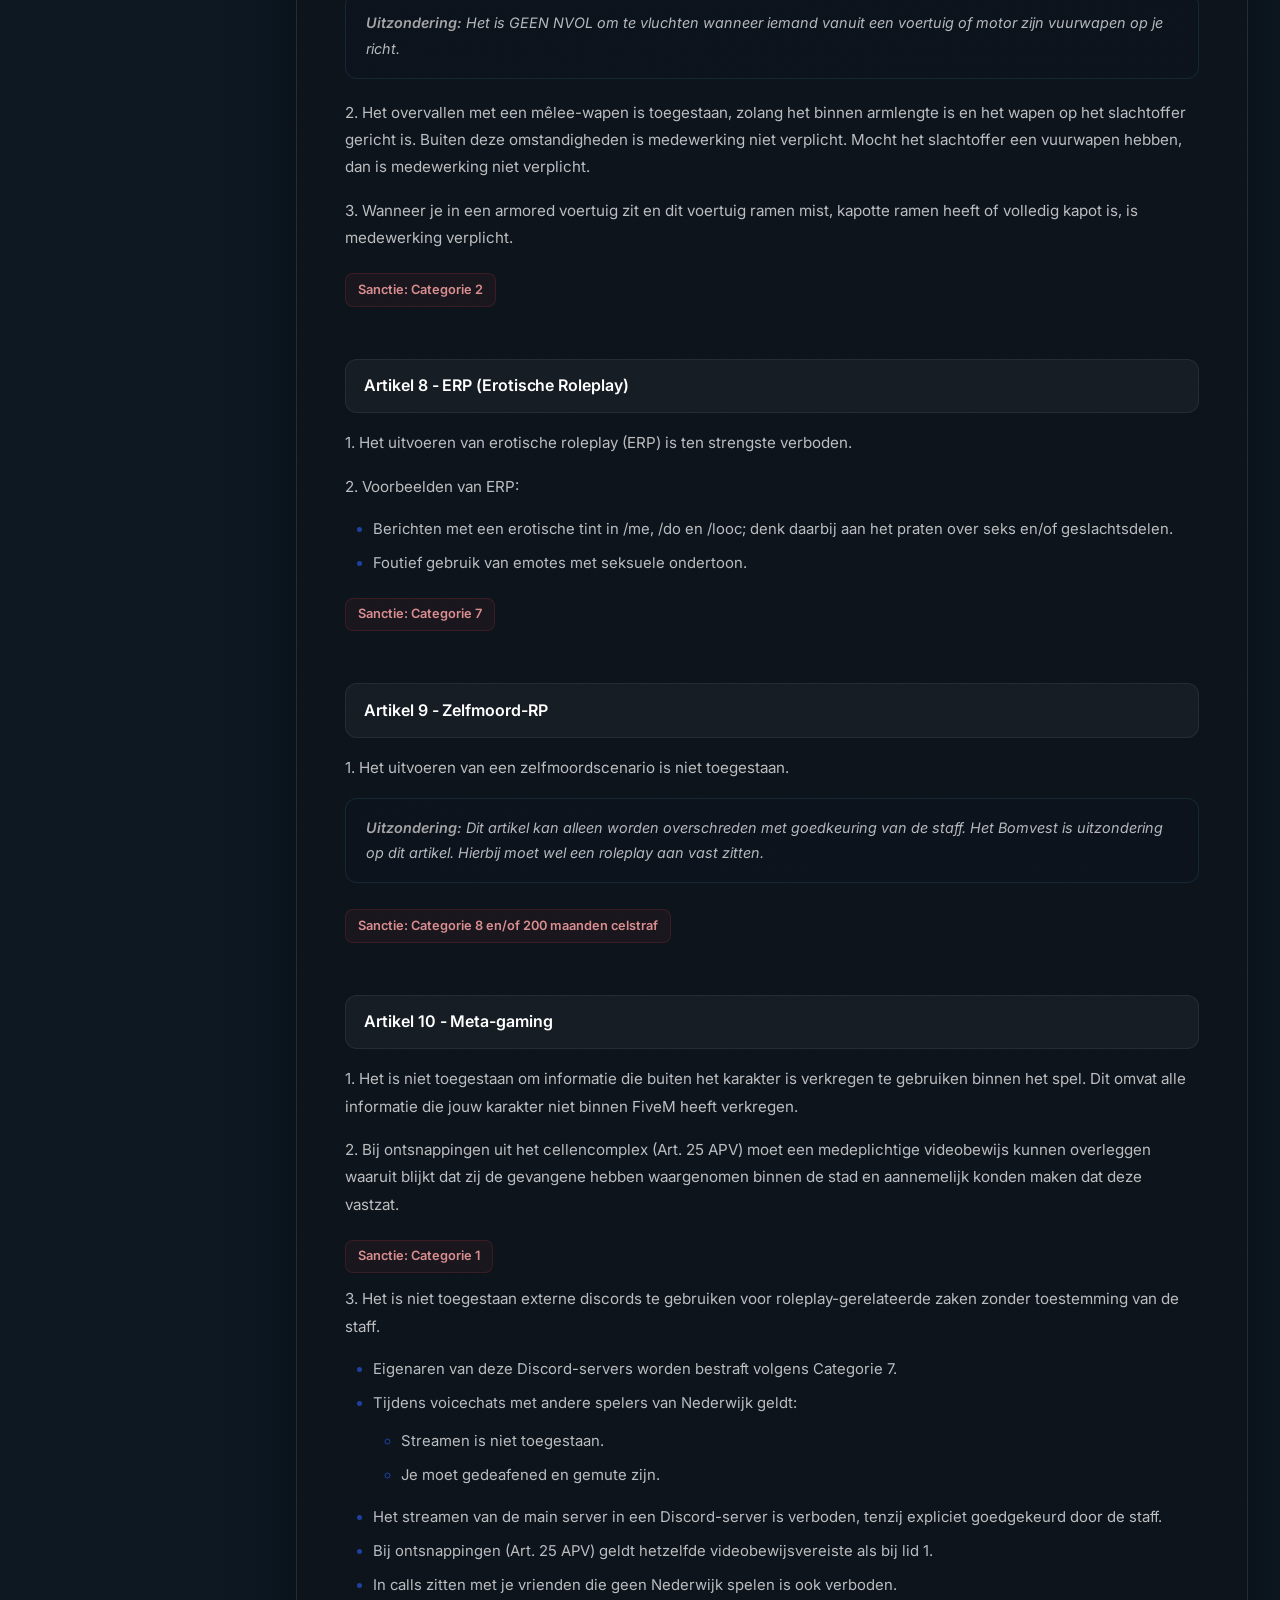
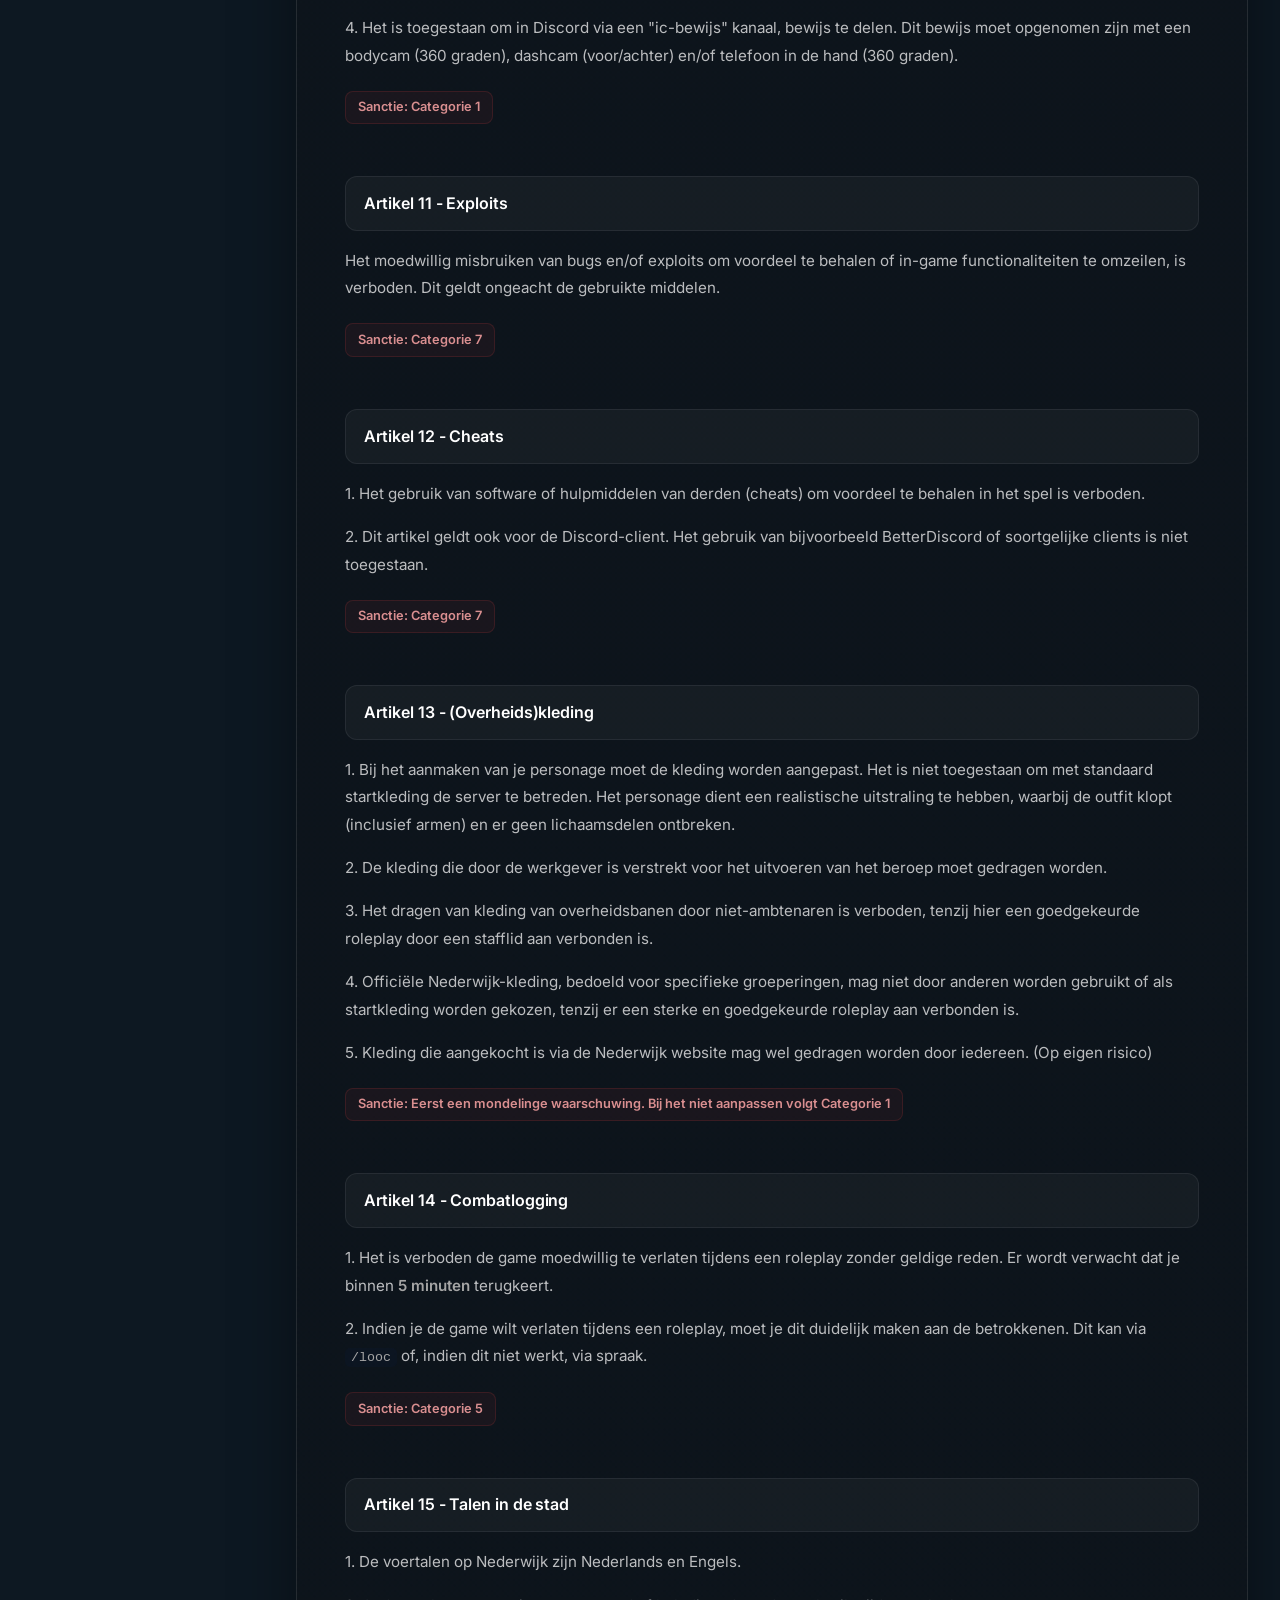
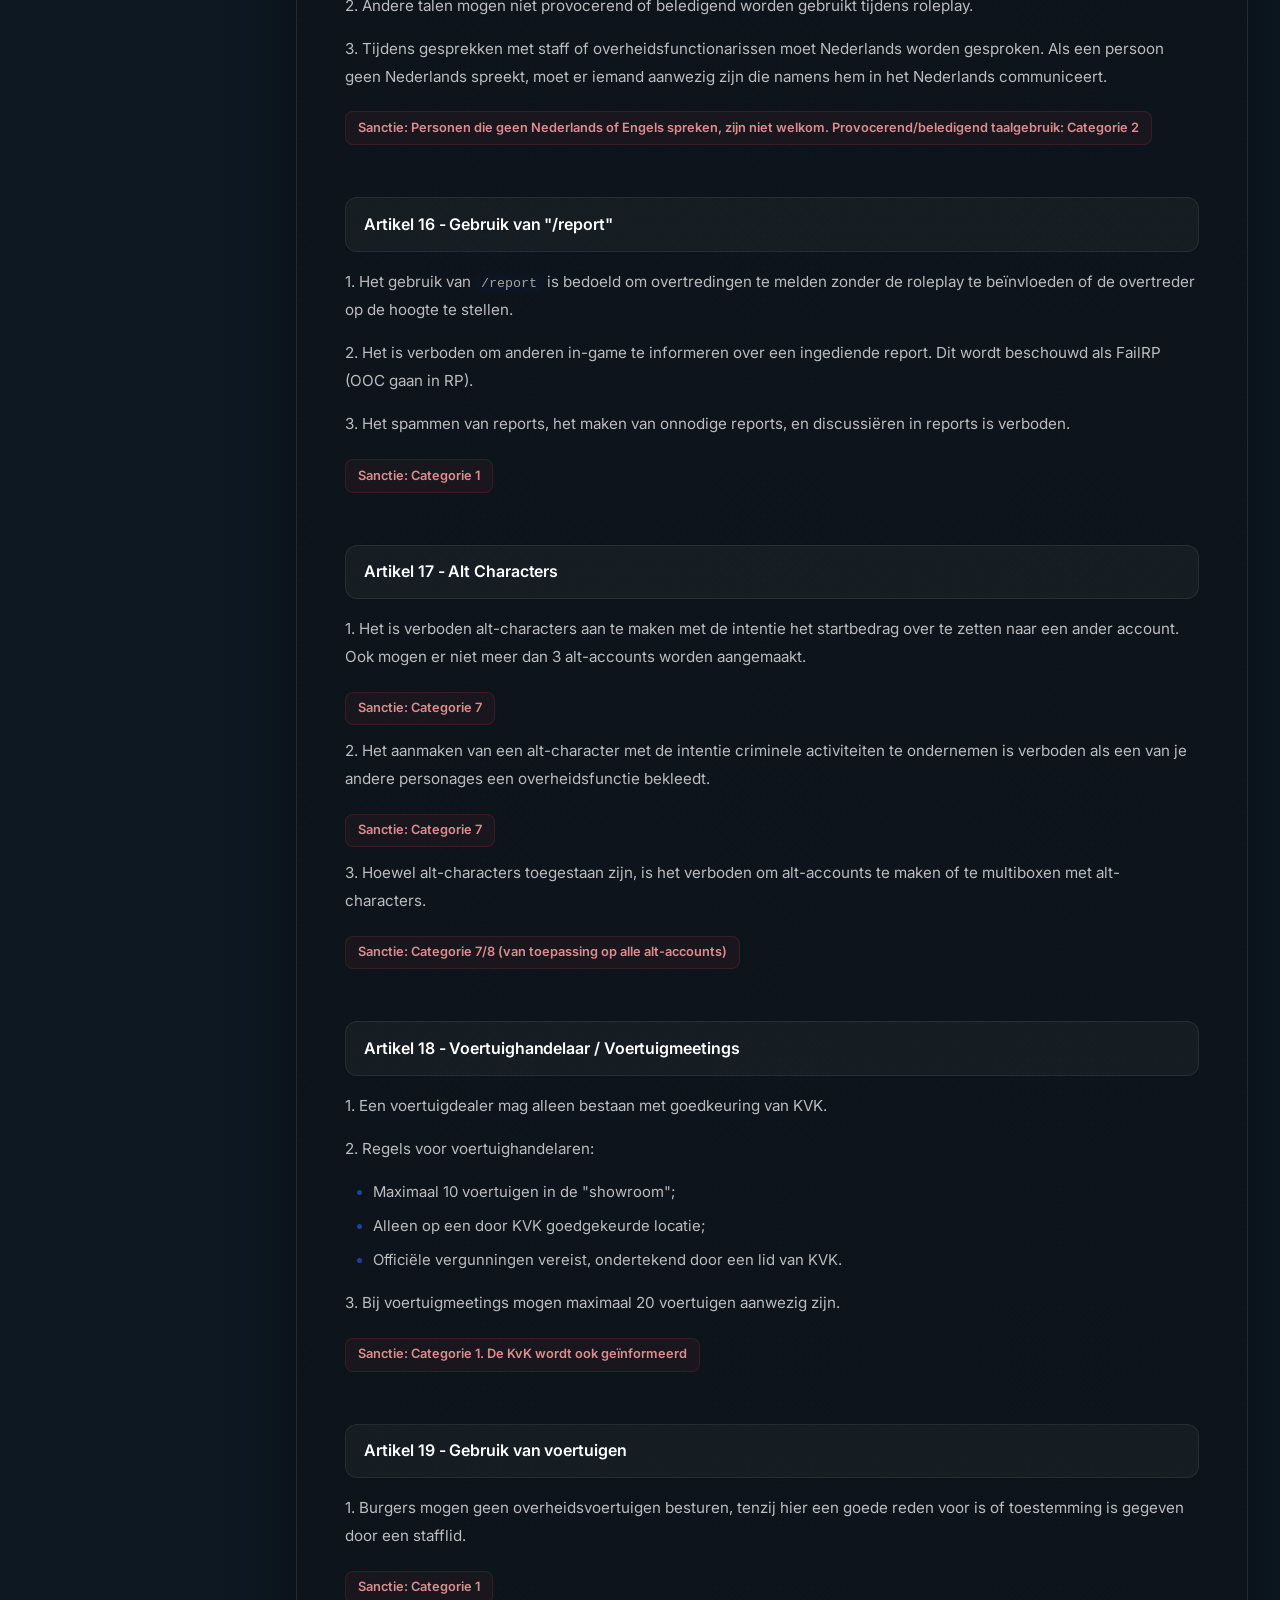
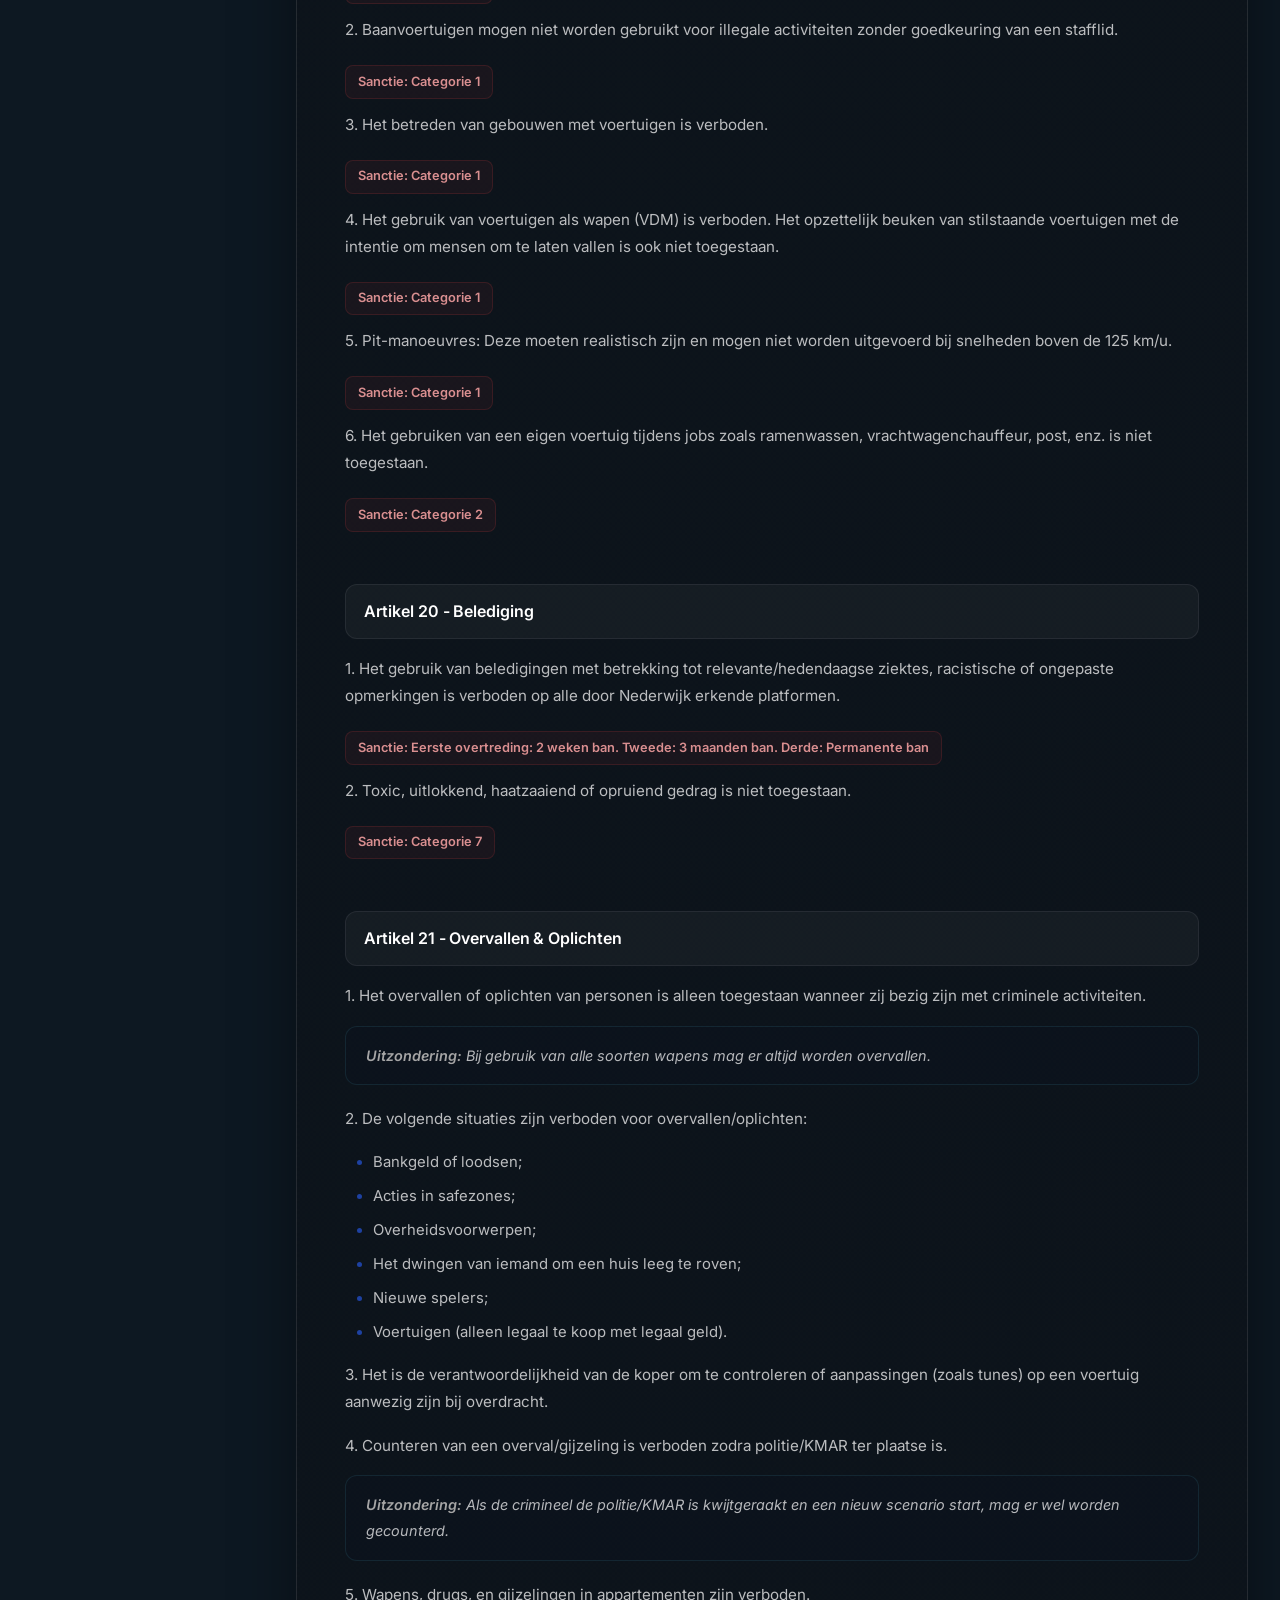
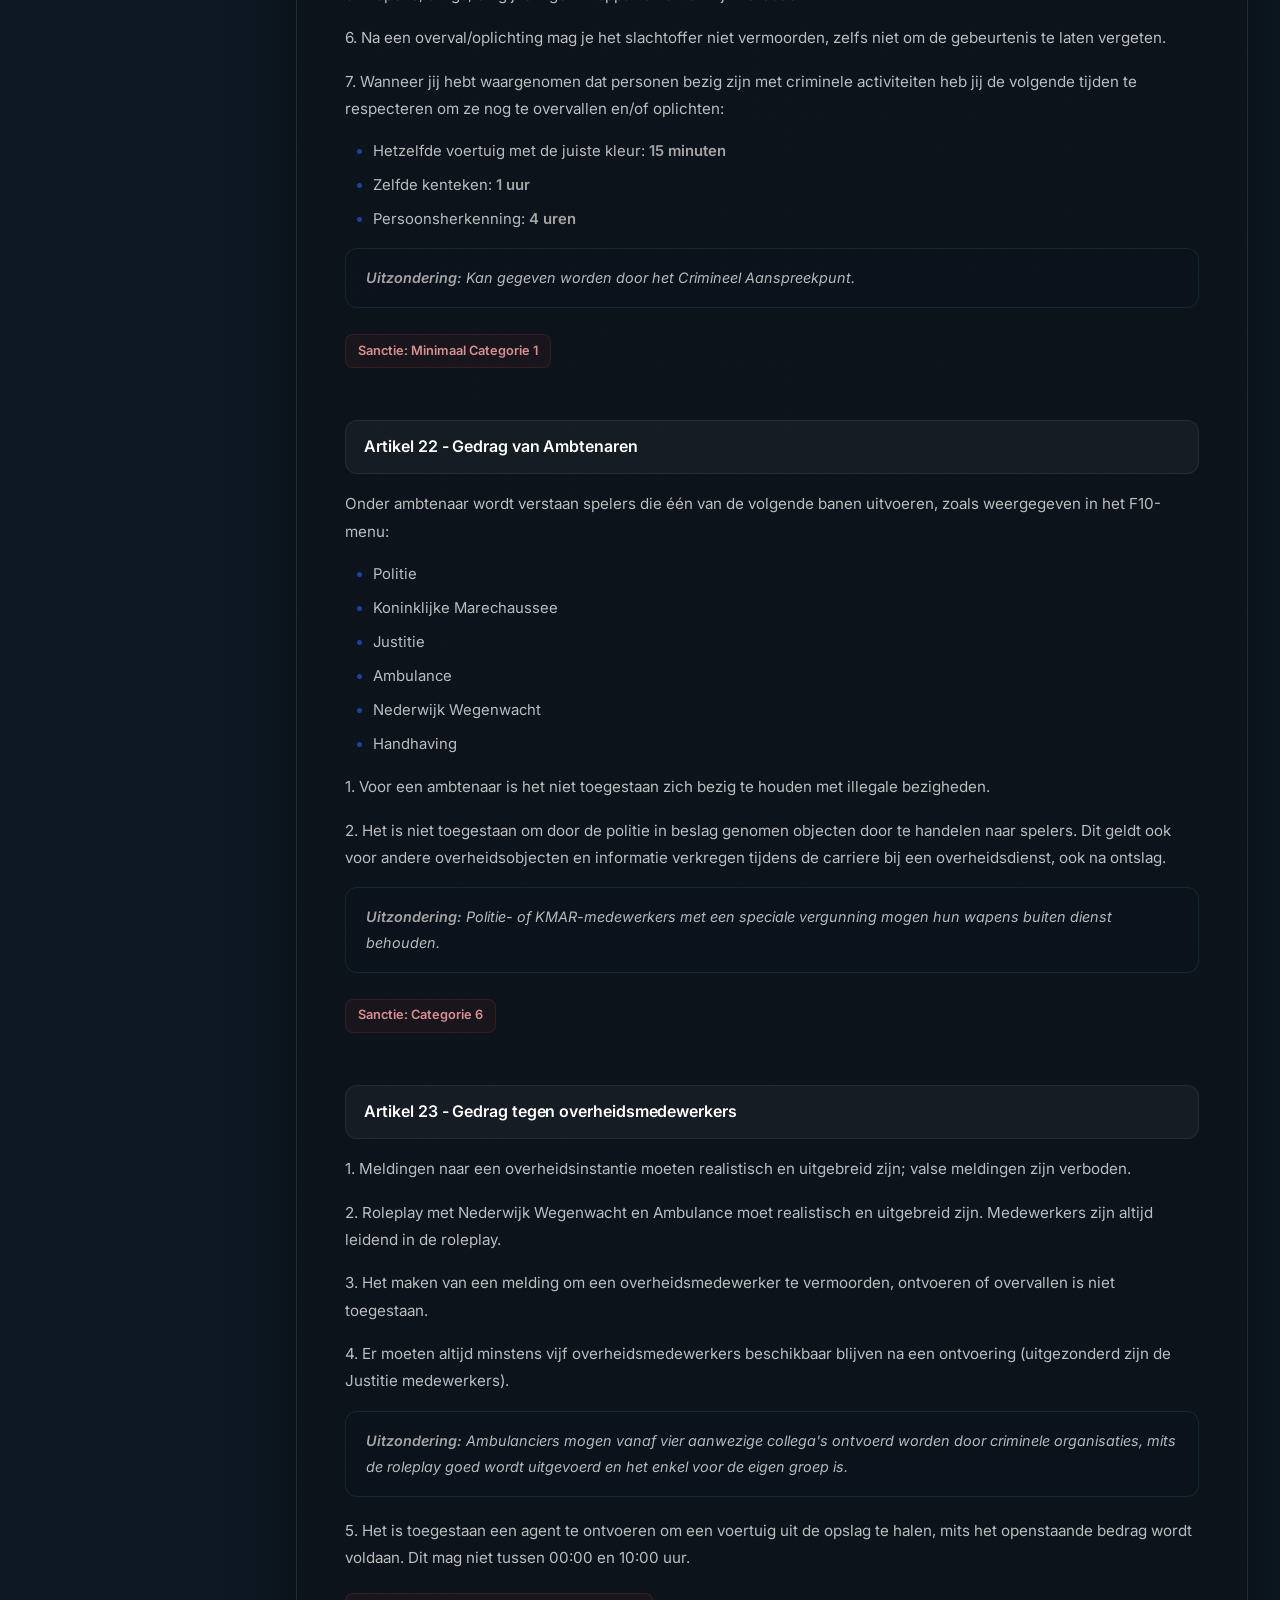
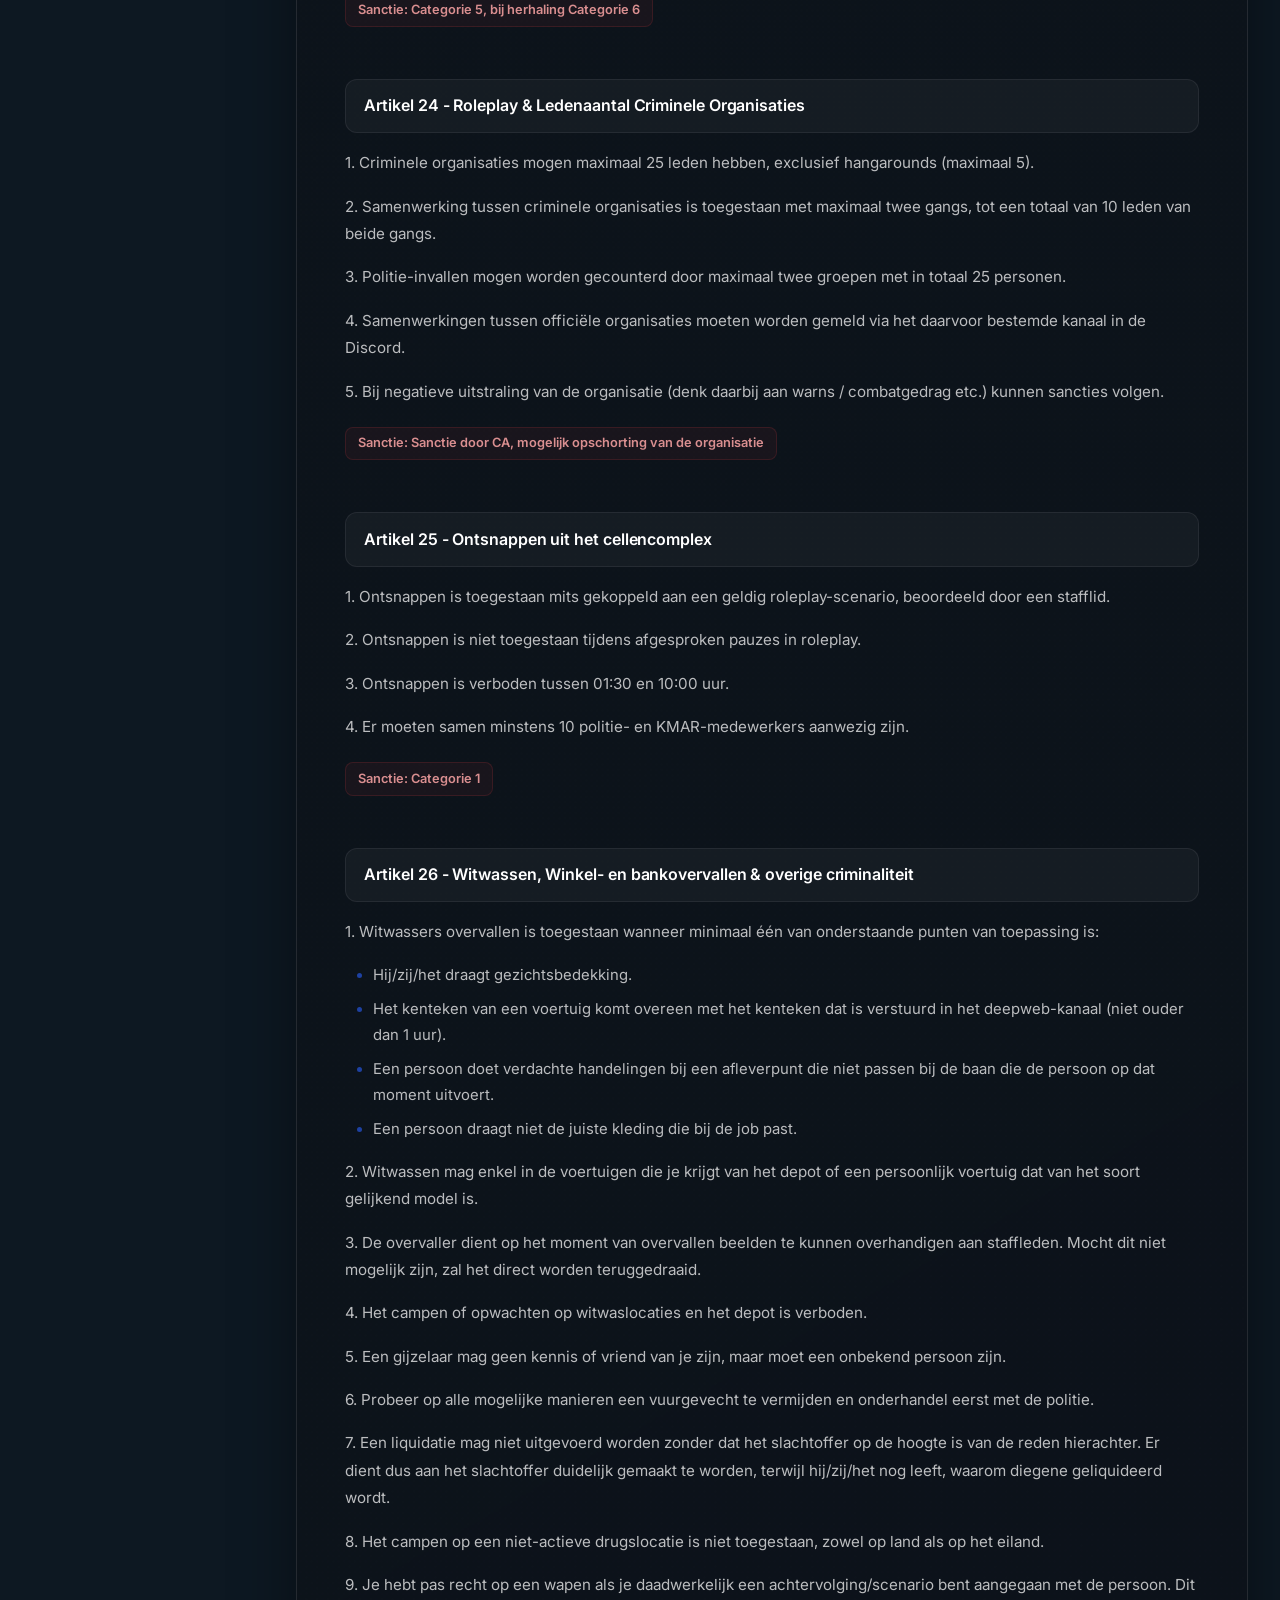
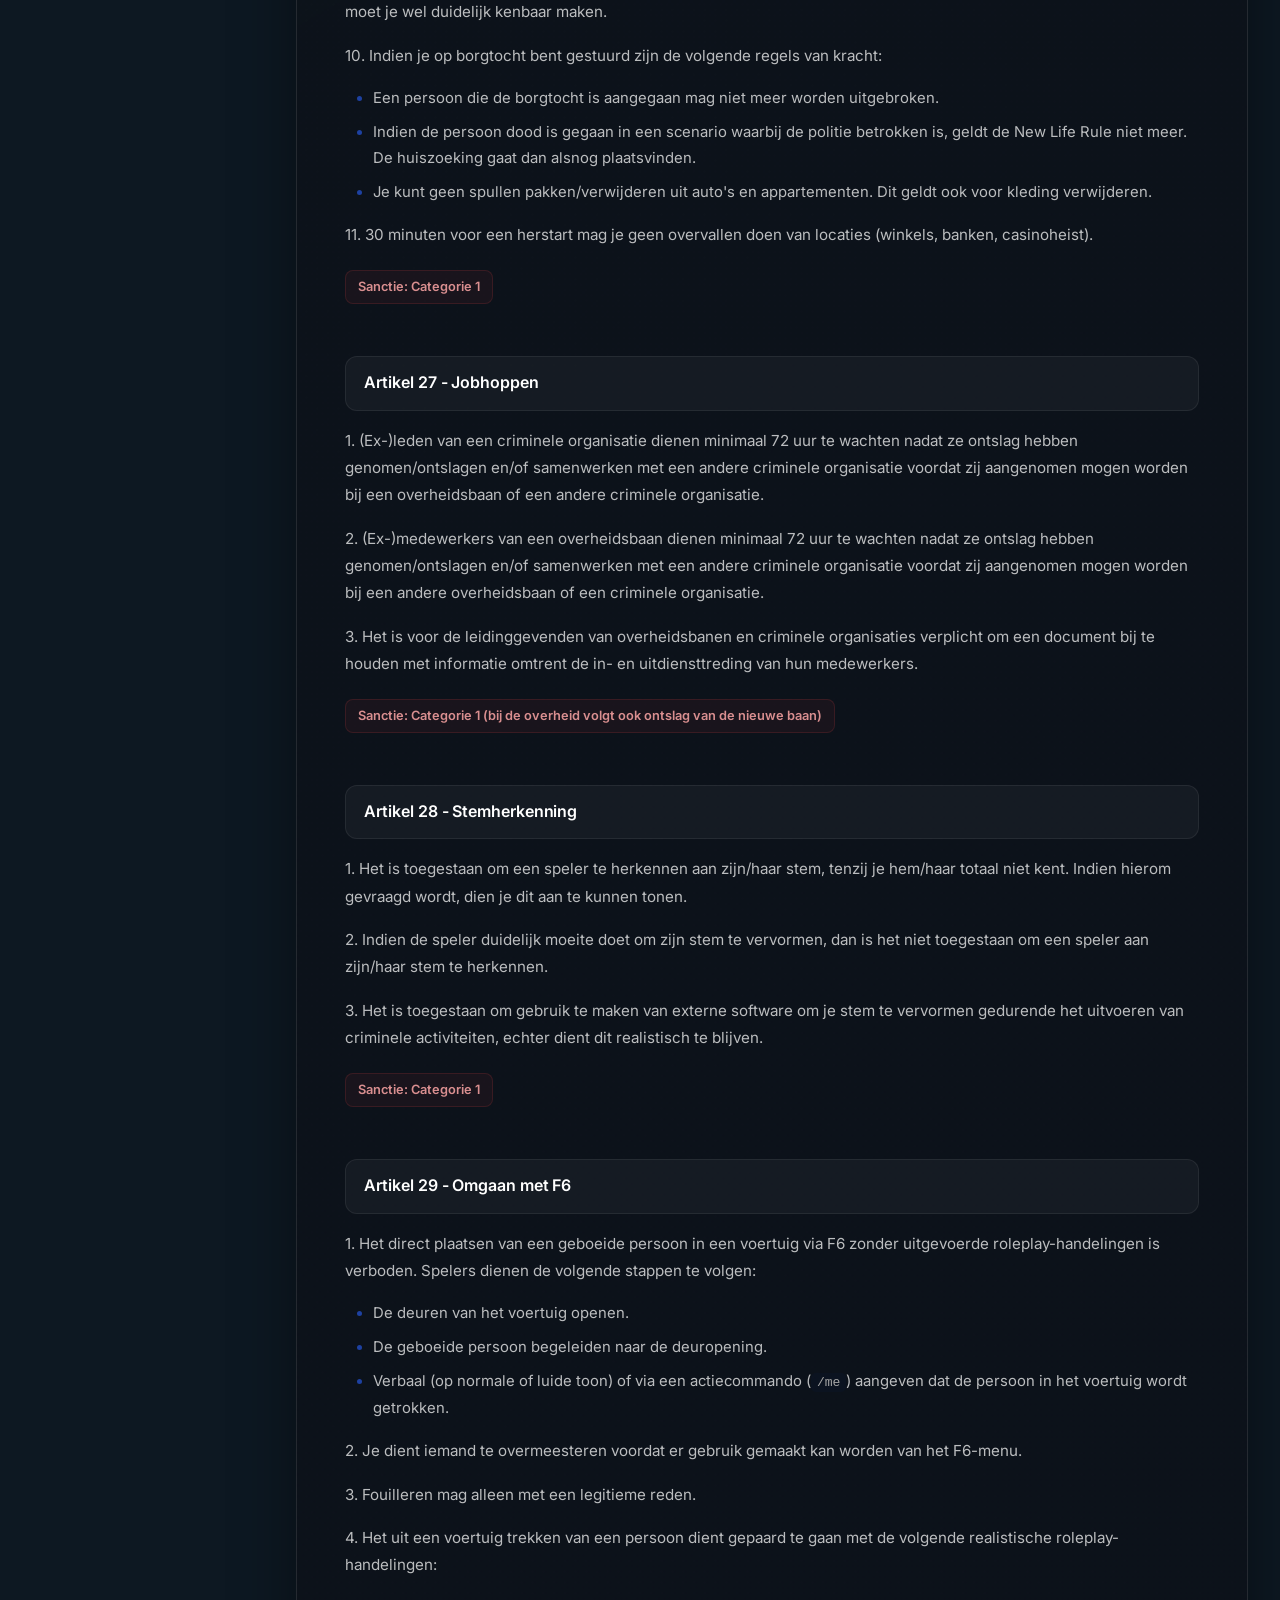
==== commit 175c3254: "Update index.html" ====
--- a/apv/index.html
+++ b/apv/index.html
@@ -273,7 +273,7 @@
         padding: 0.75rem 1.15rem;
         text-align: left;
         font-weight: 700;
-        color: rgba(87, 87, 87, 0.9);
+        color: rgba(41, 116, 255, 0.9);
         font-size: 0.8rem;
         text-transform: uppercase;
         letter-spacing: 0.06em;
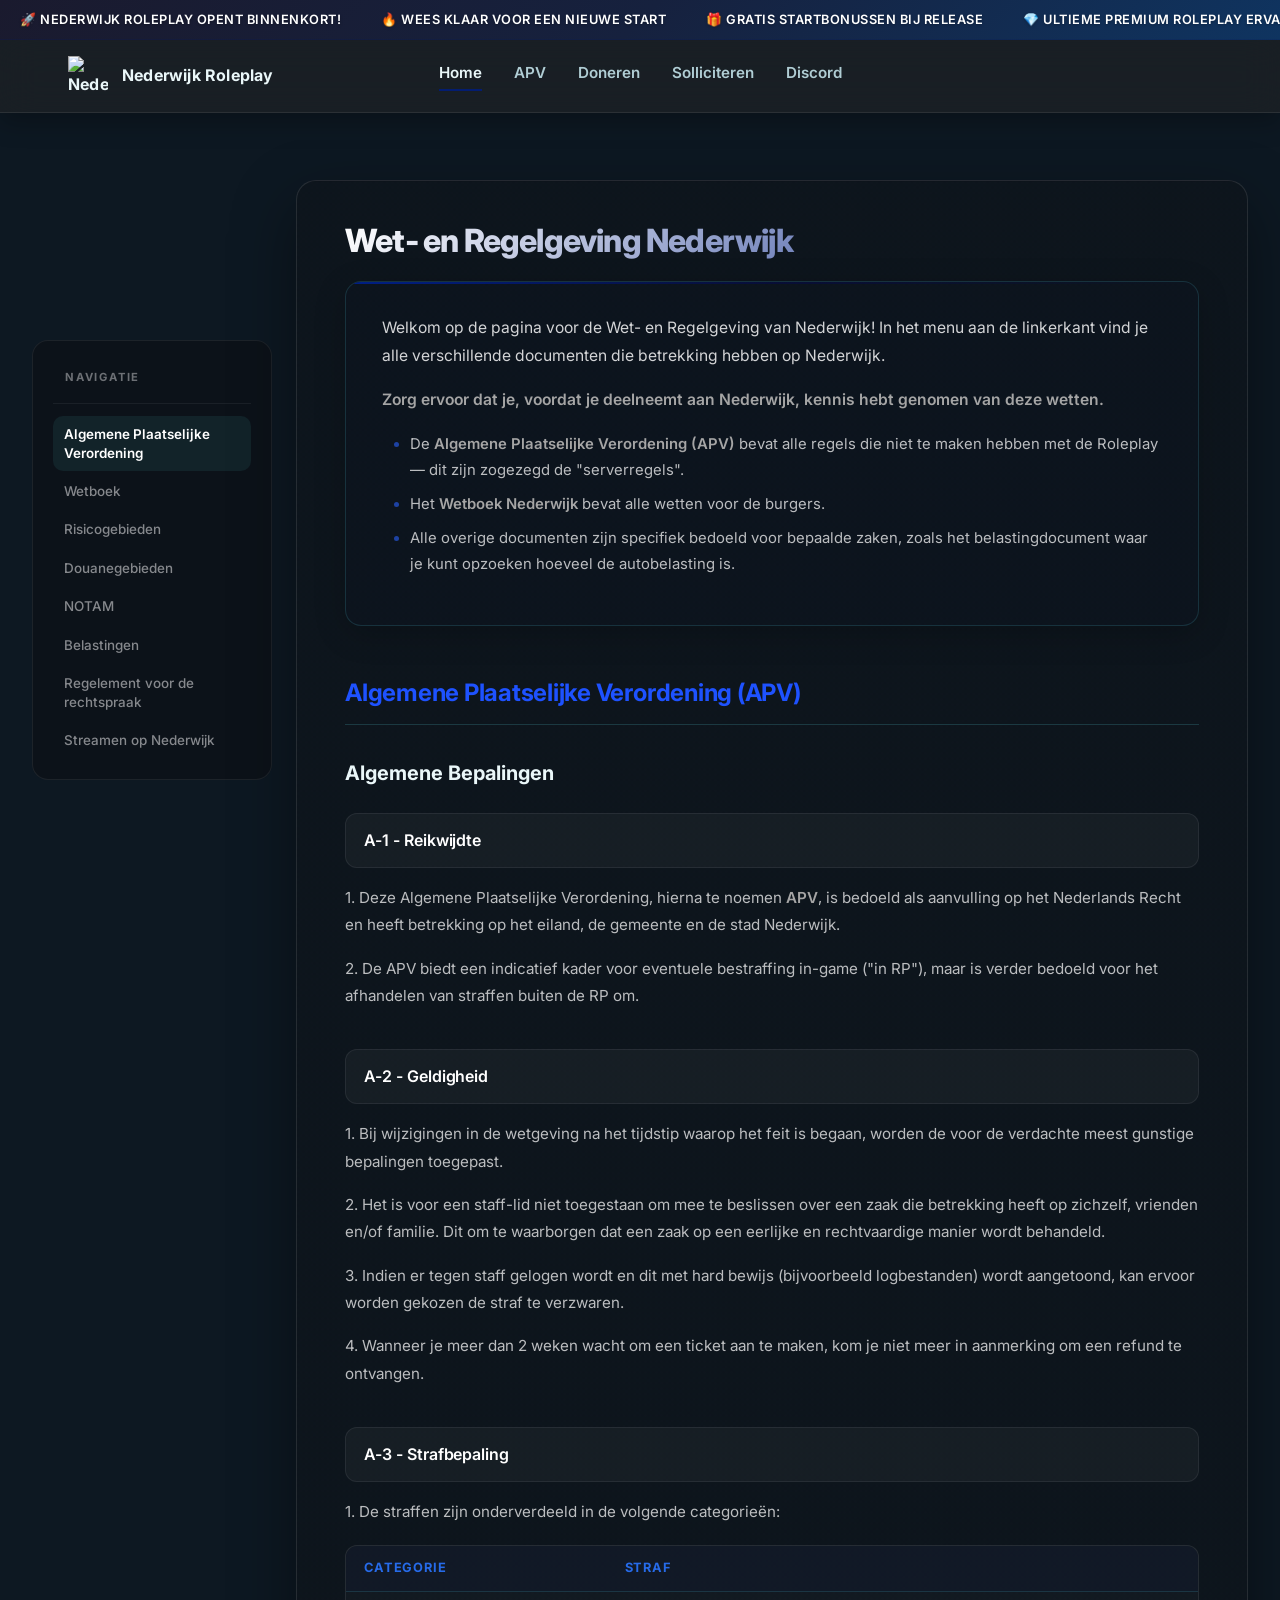
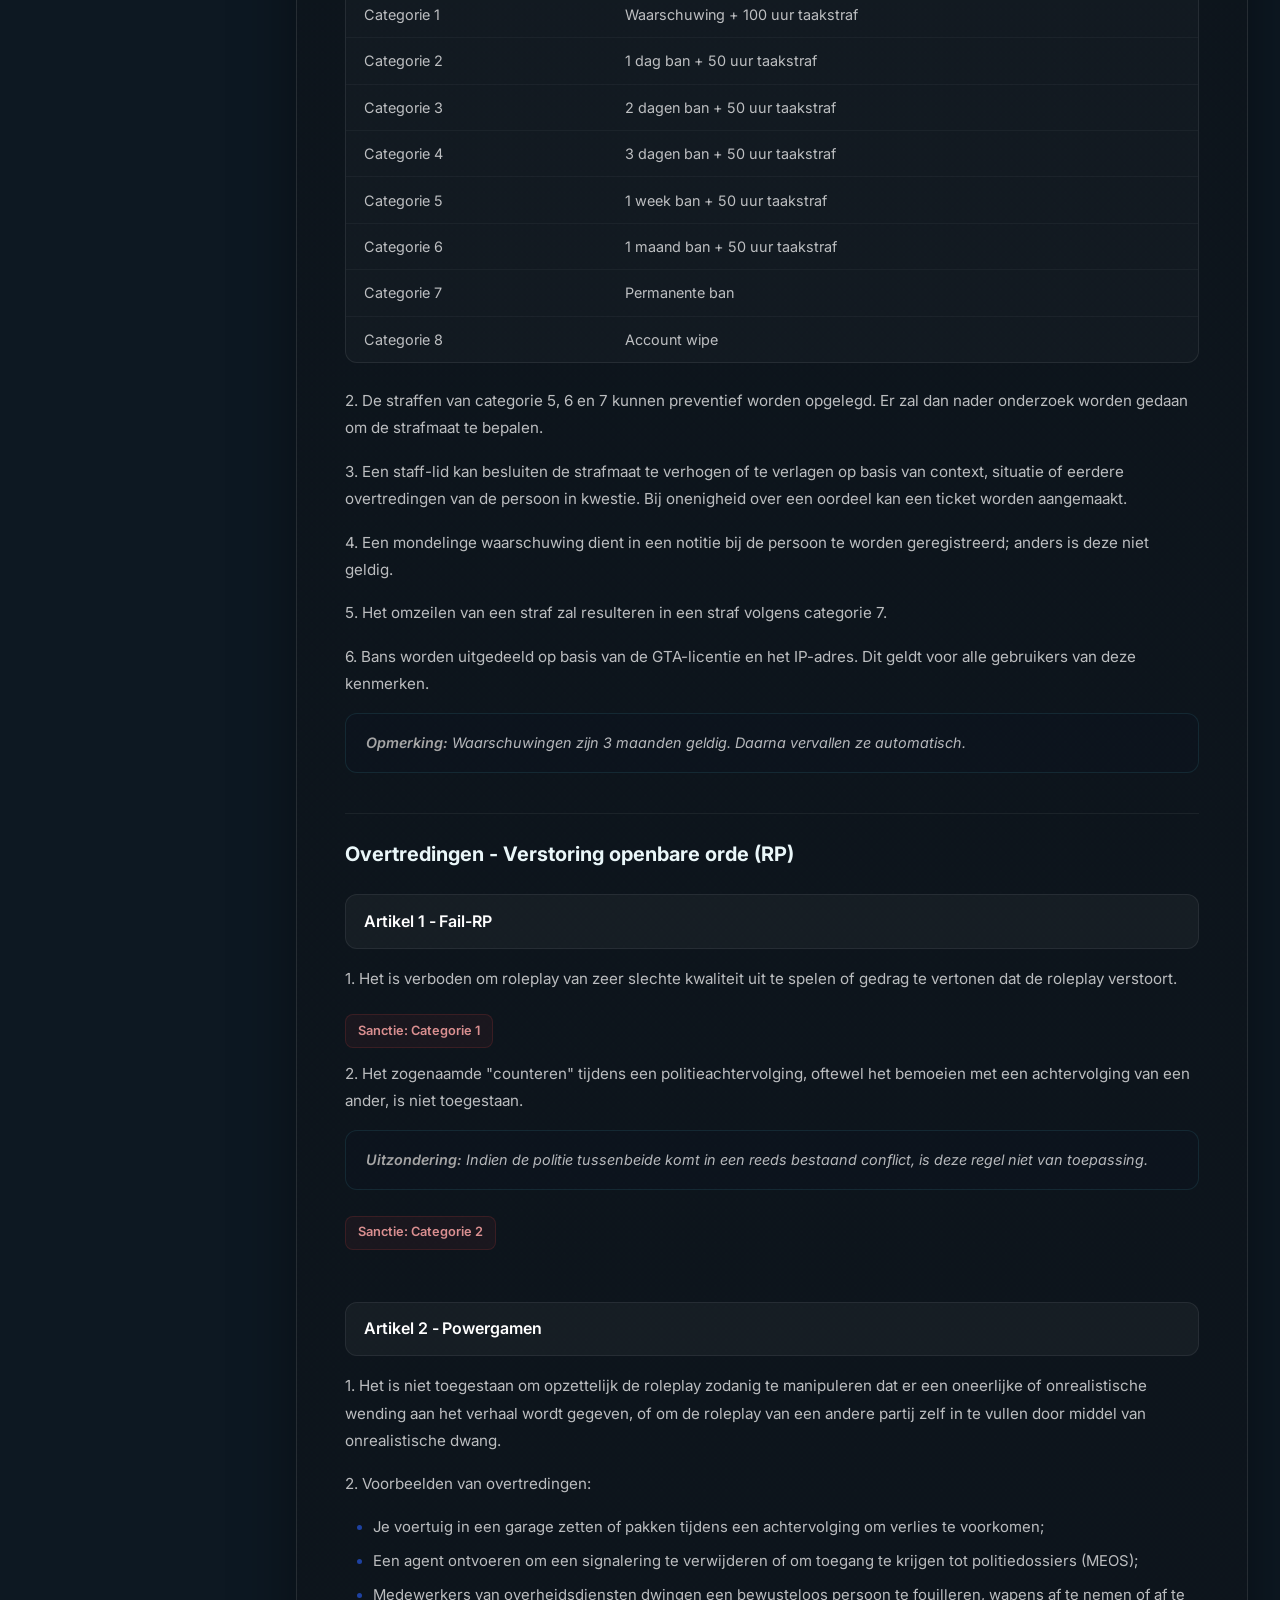
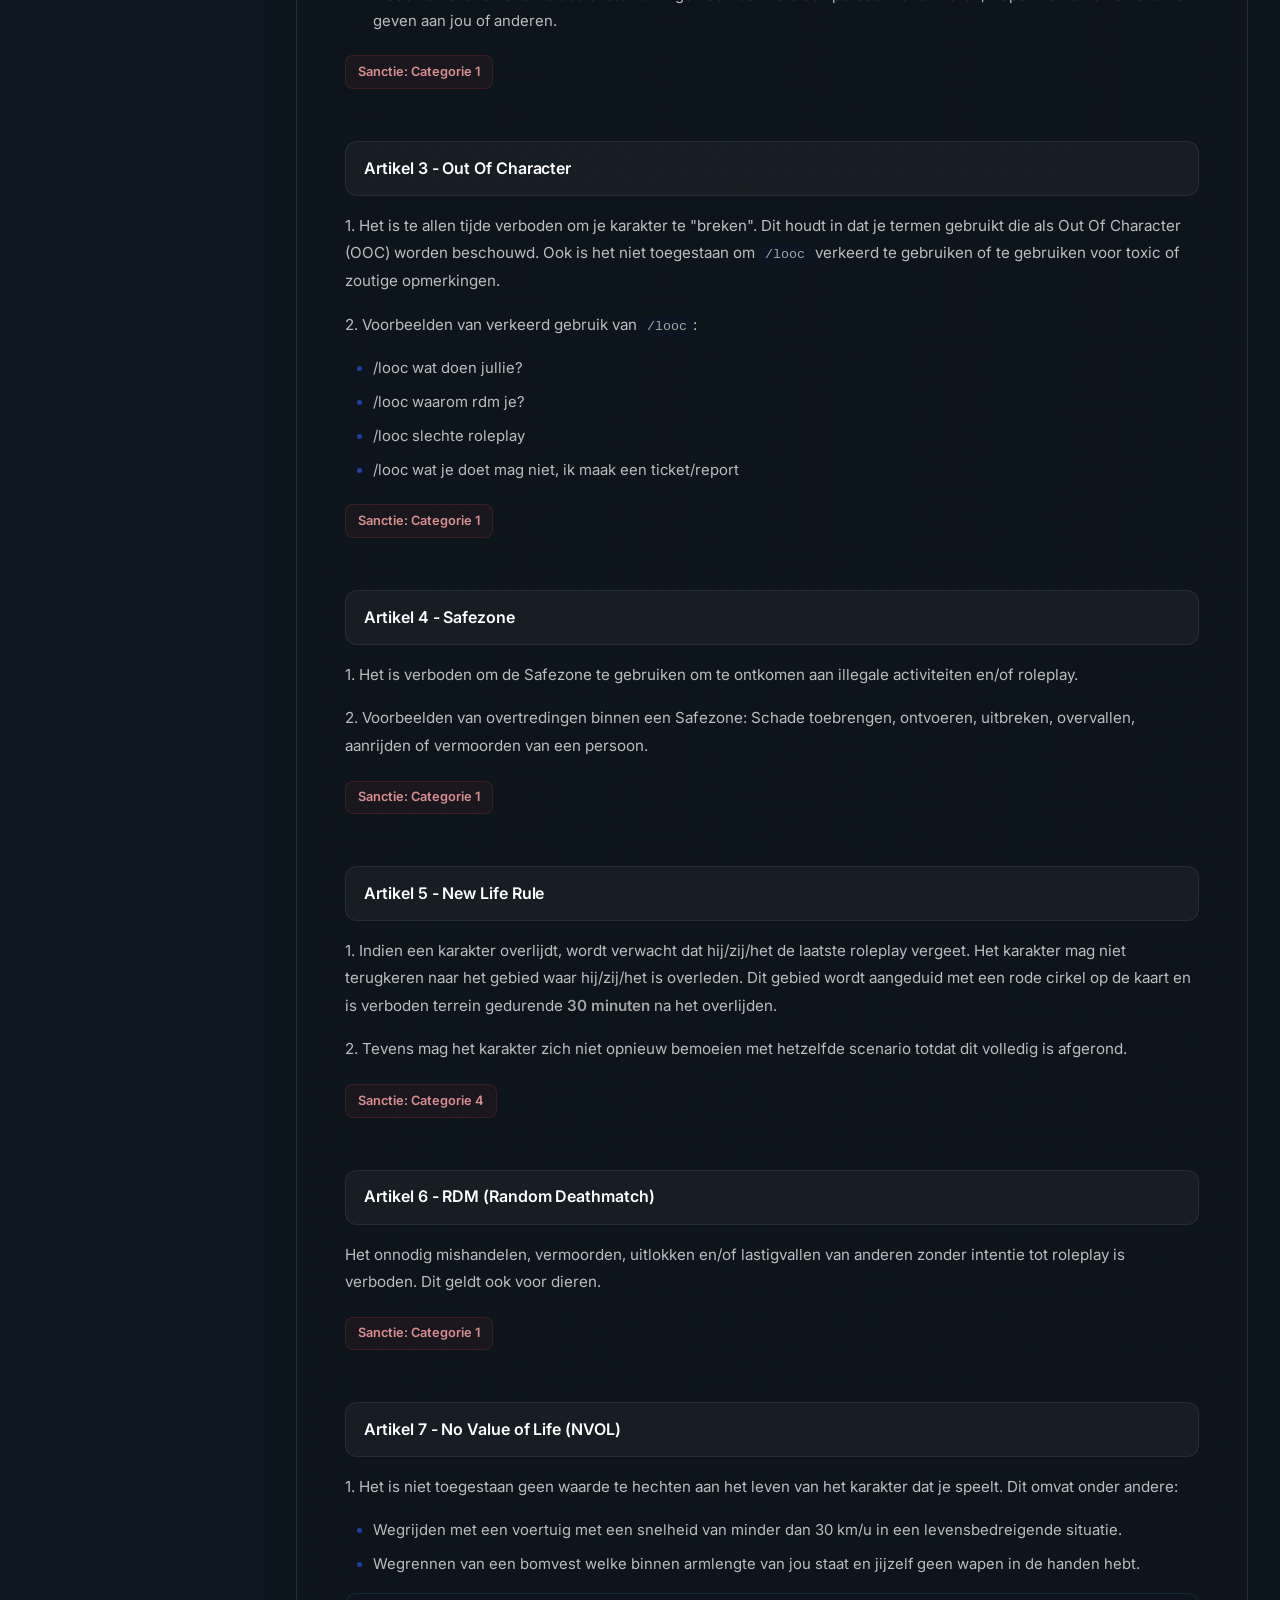
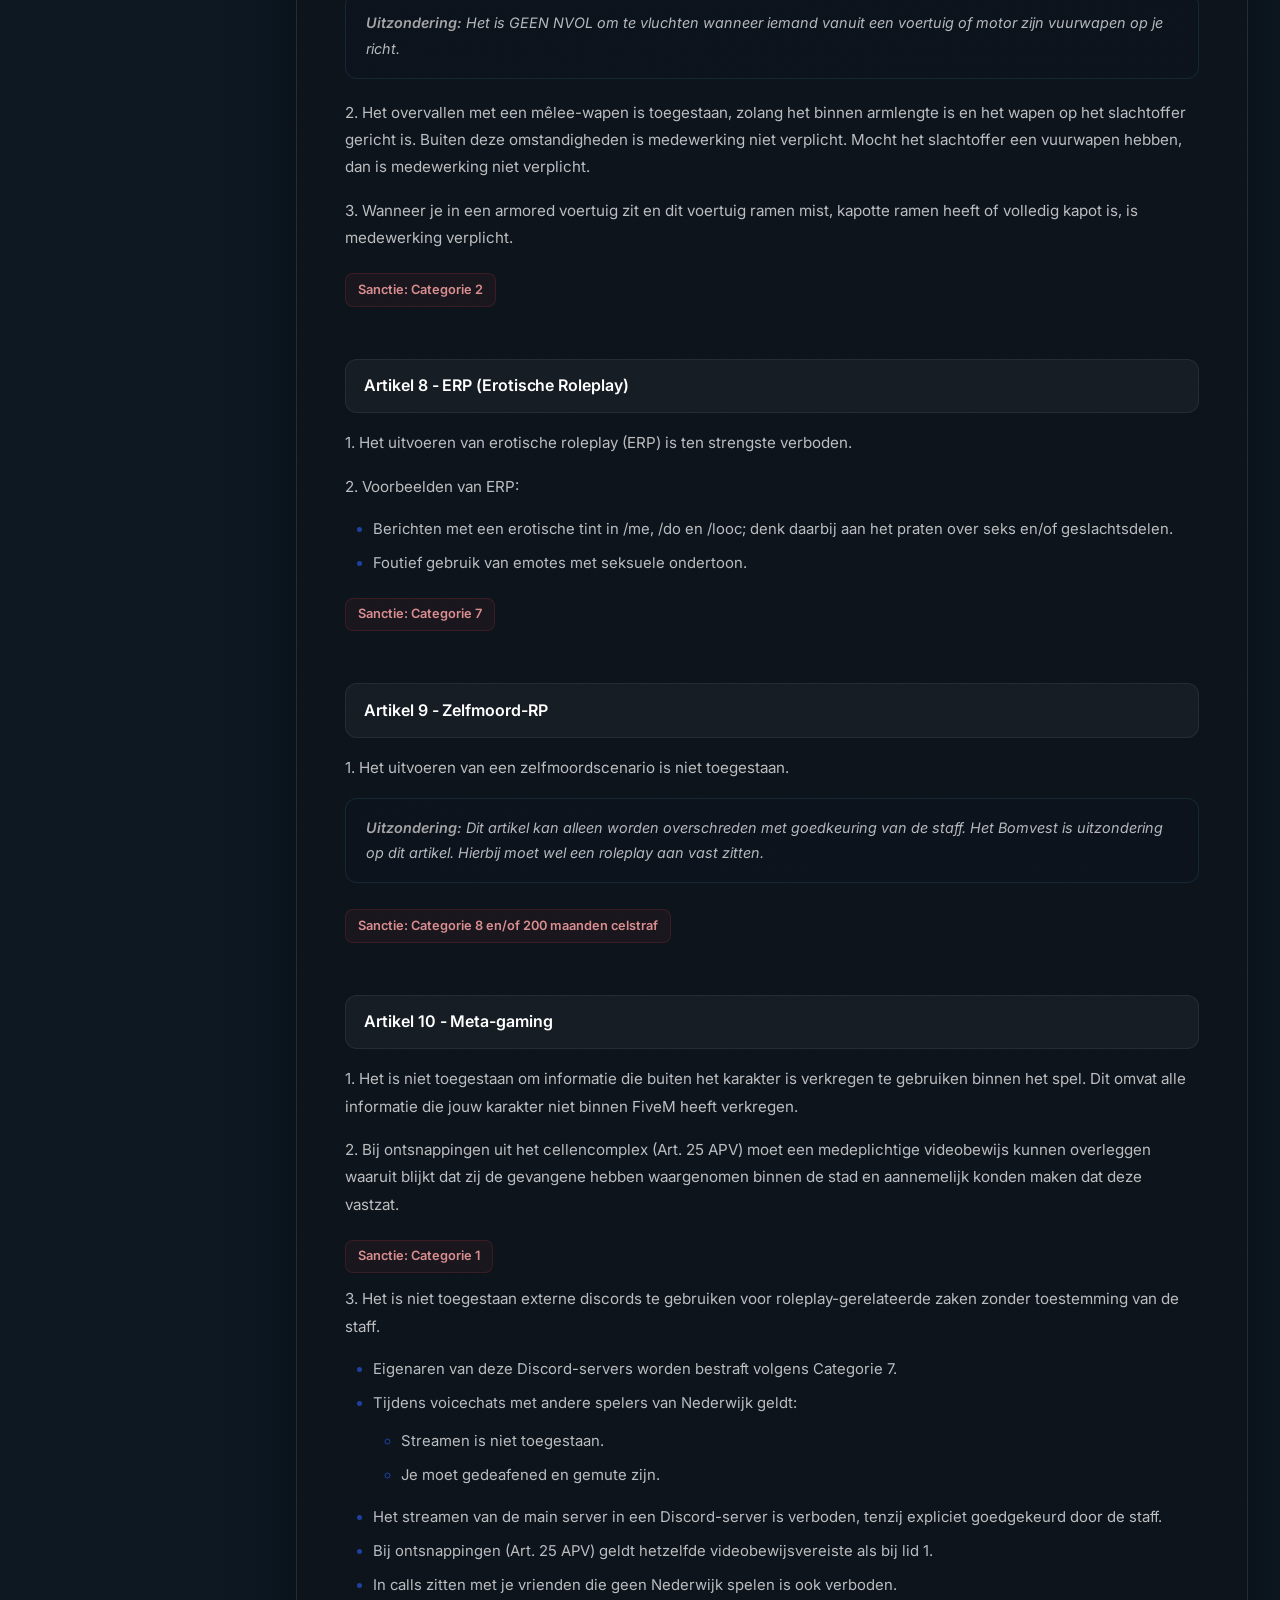
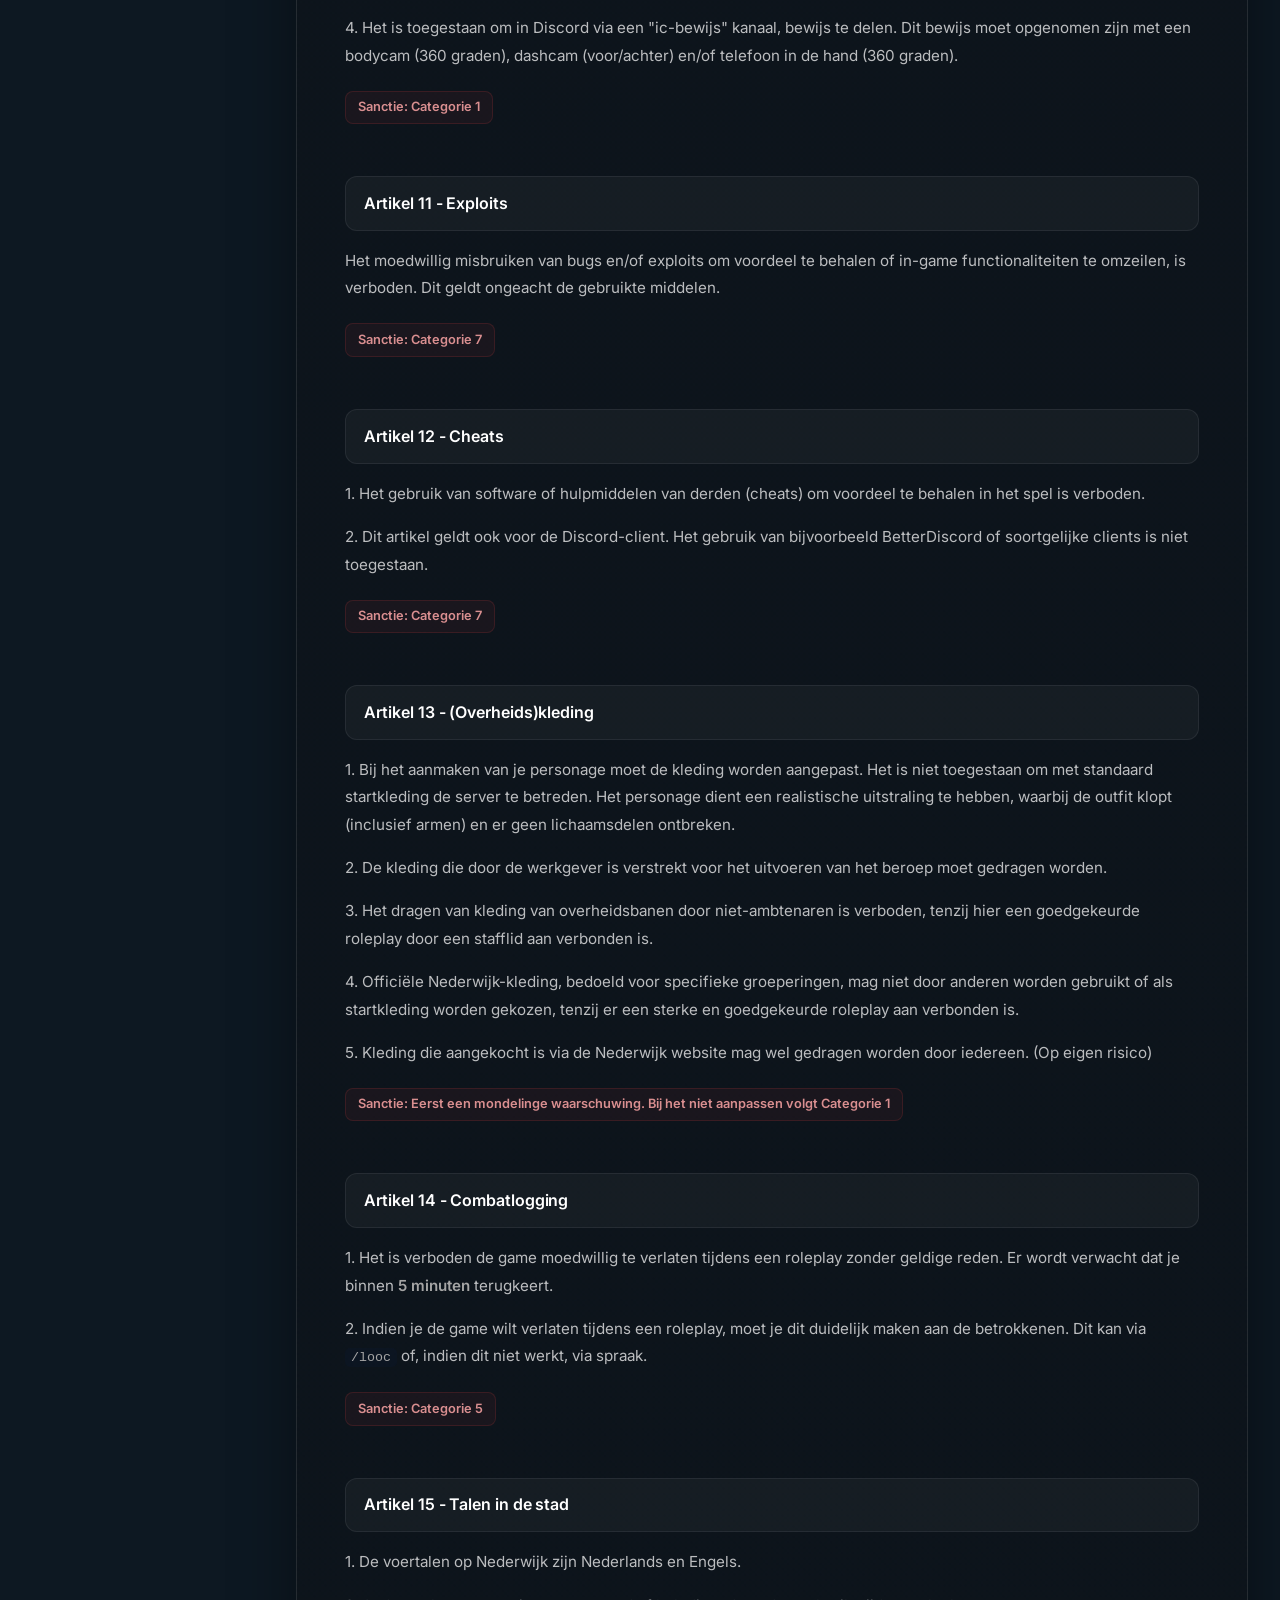
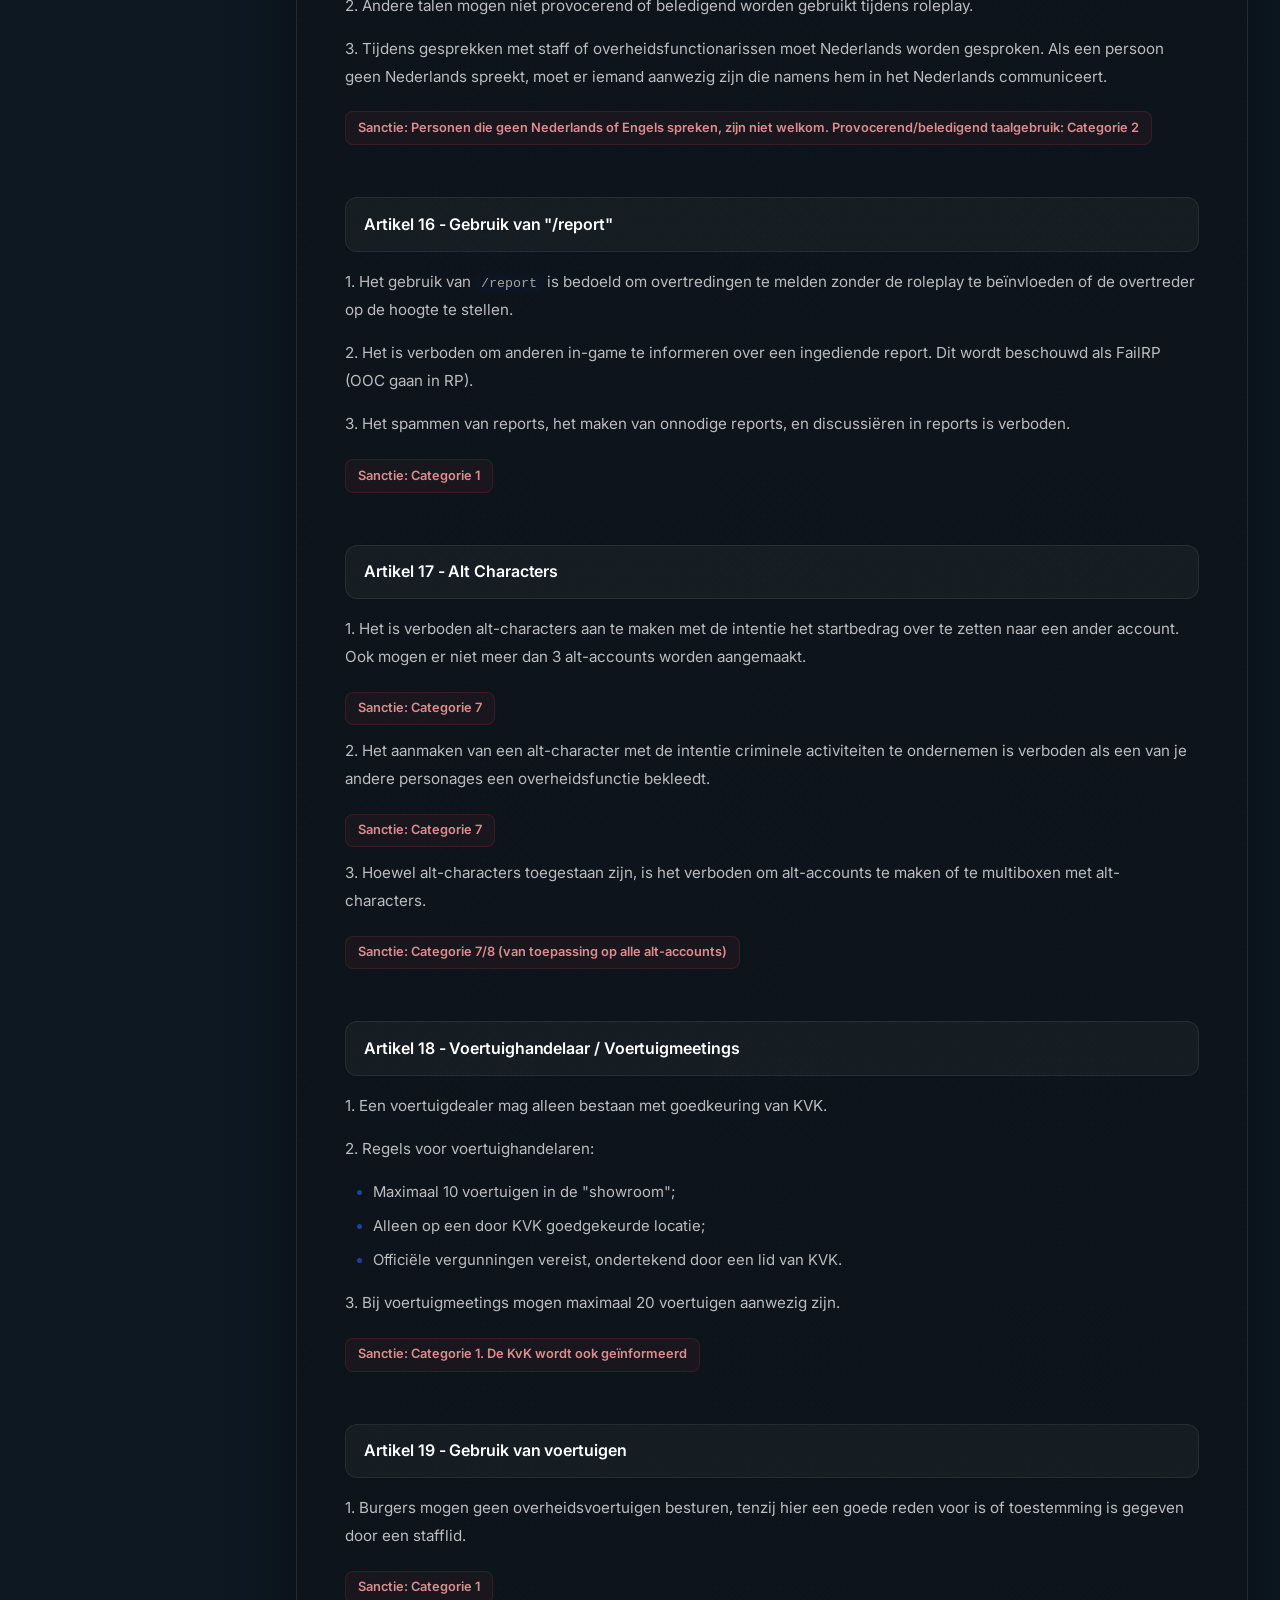
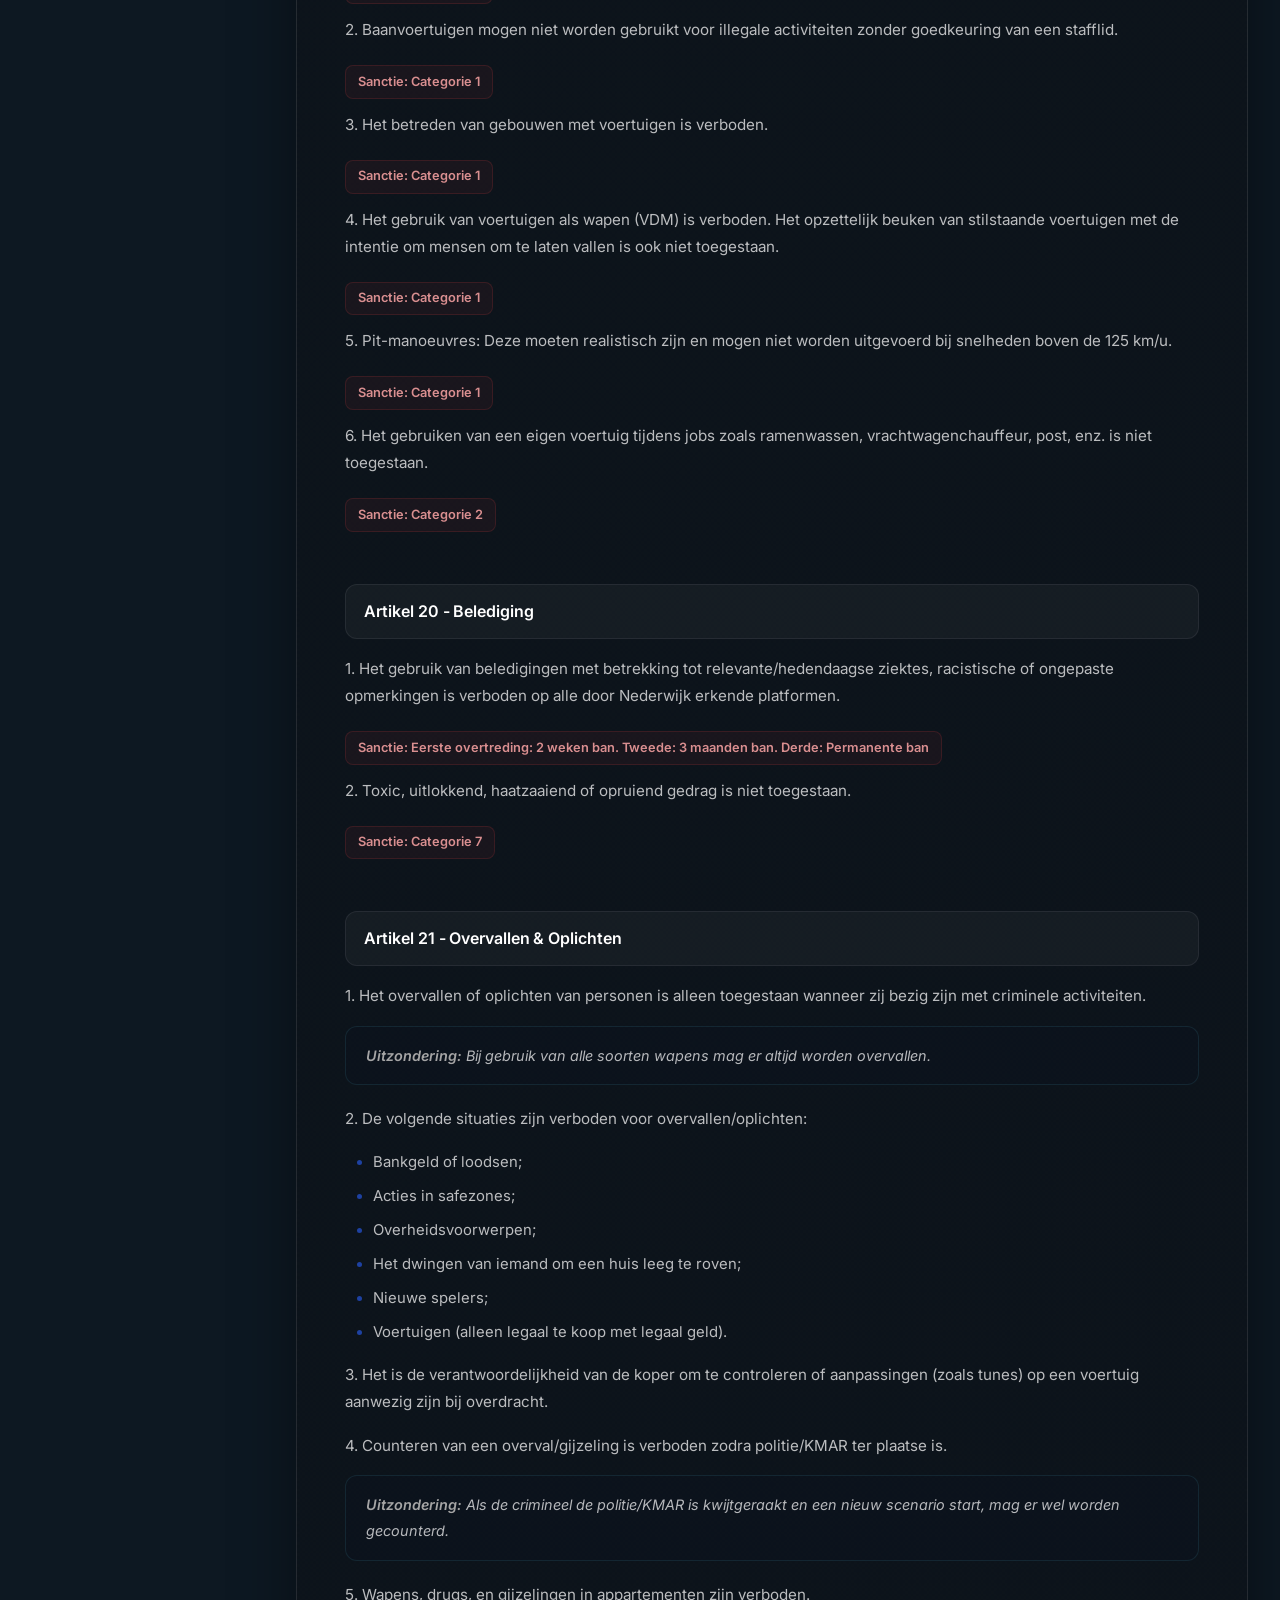
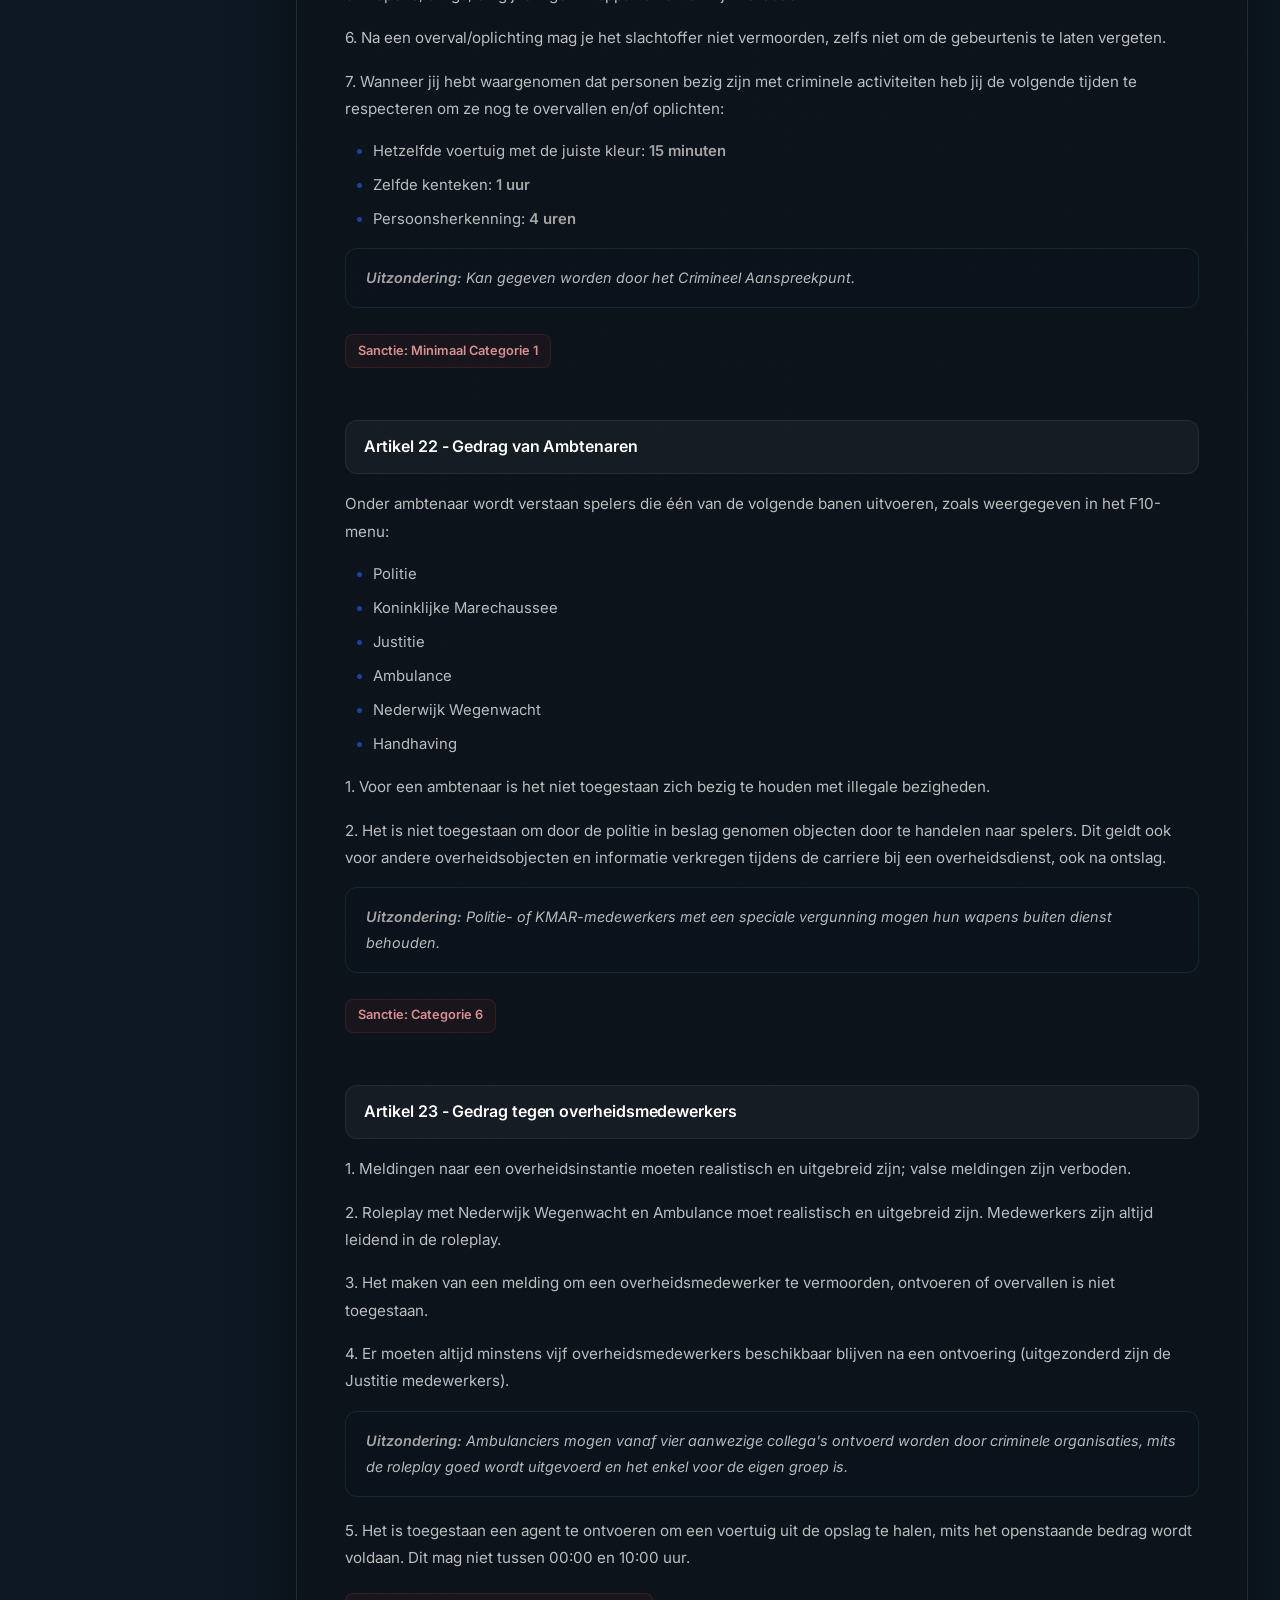
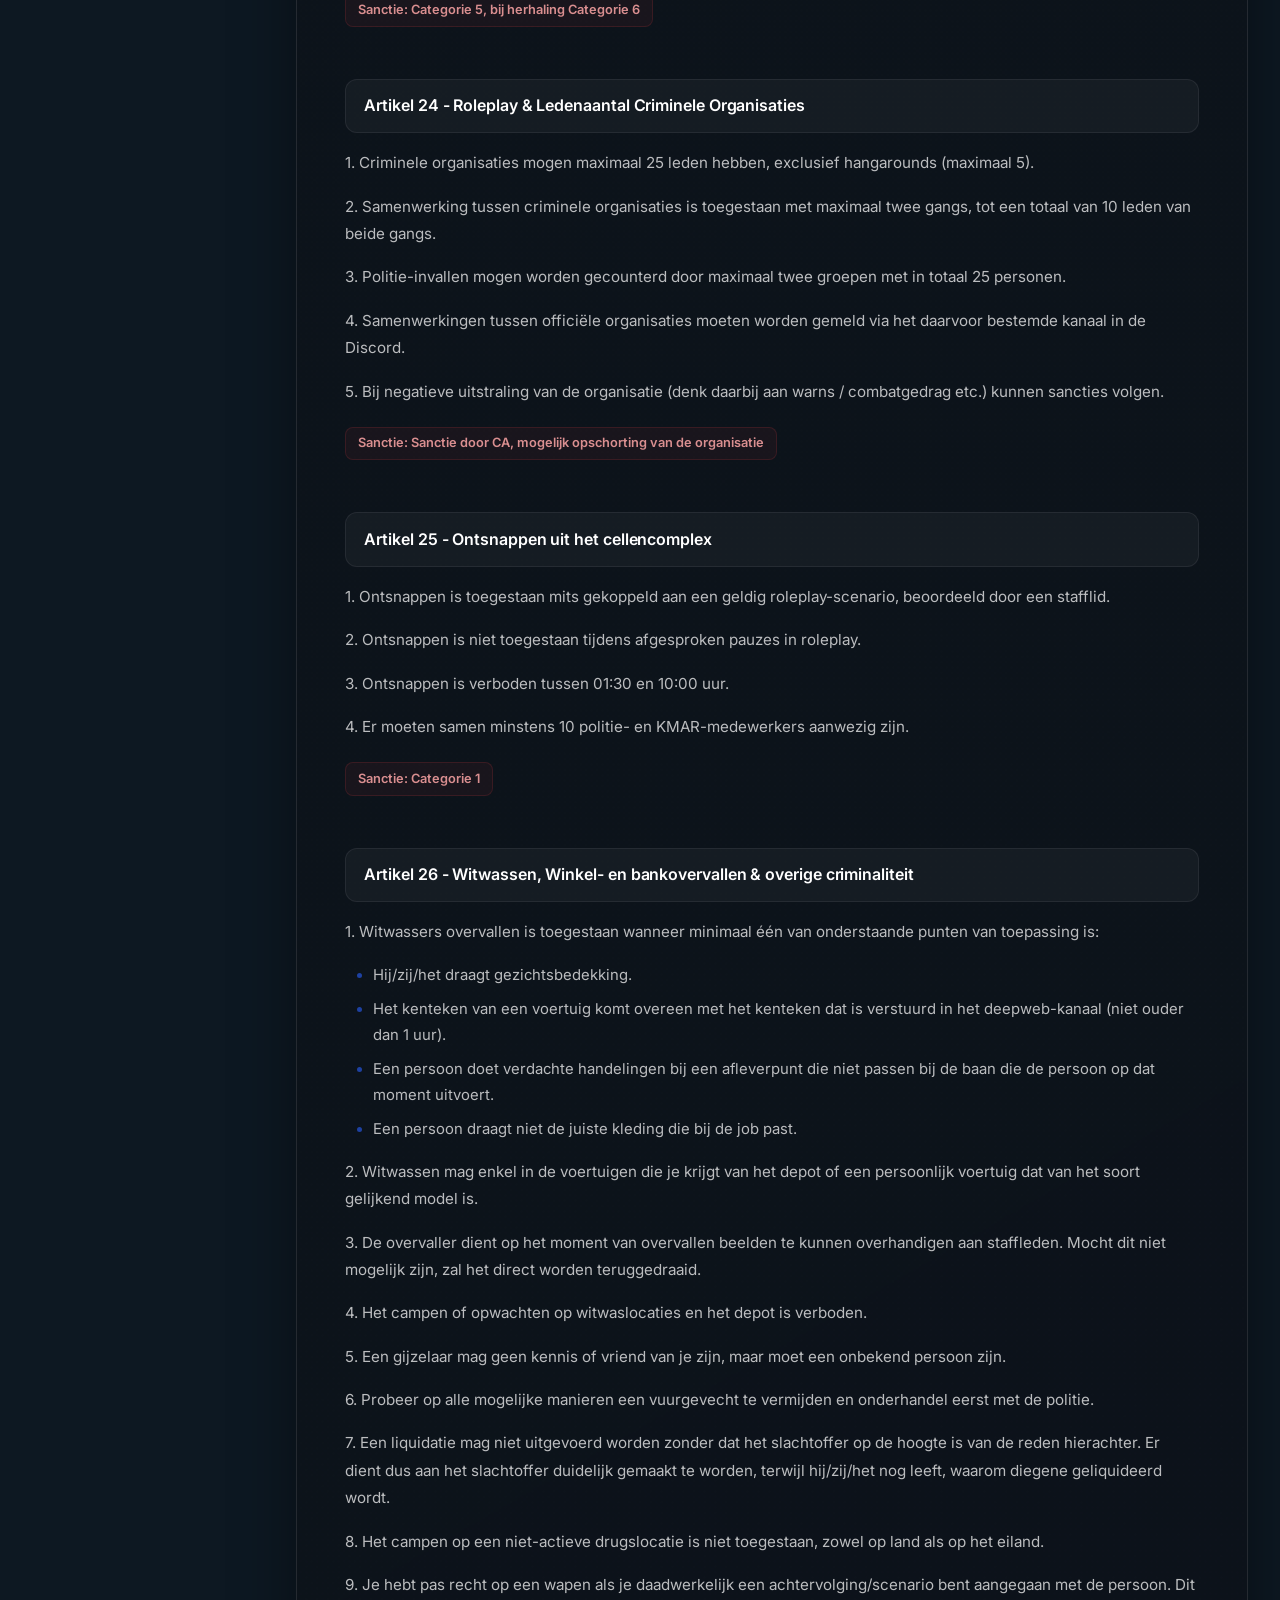
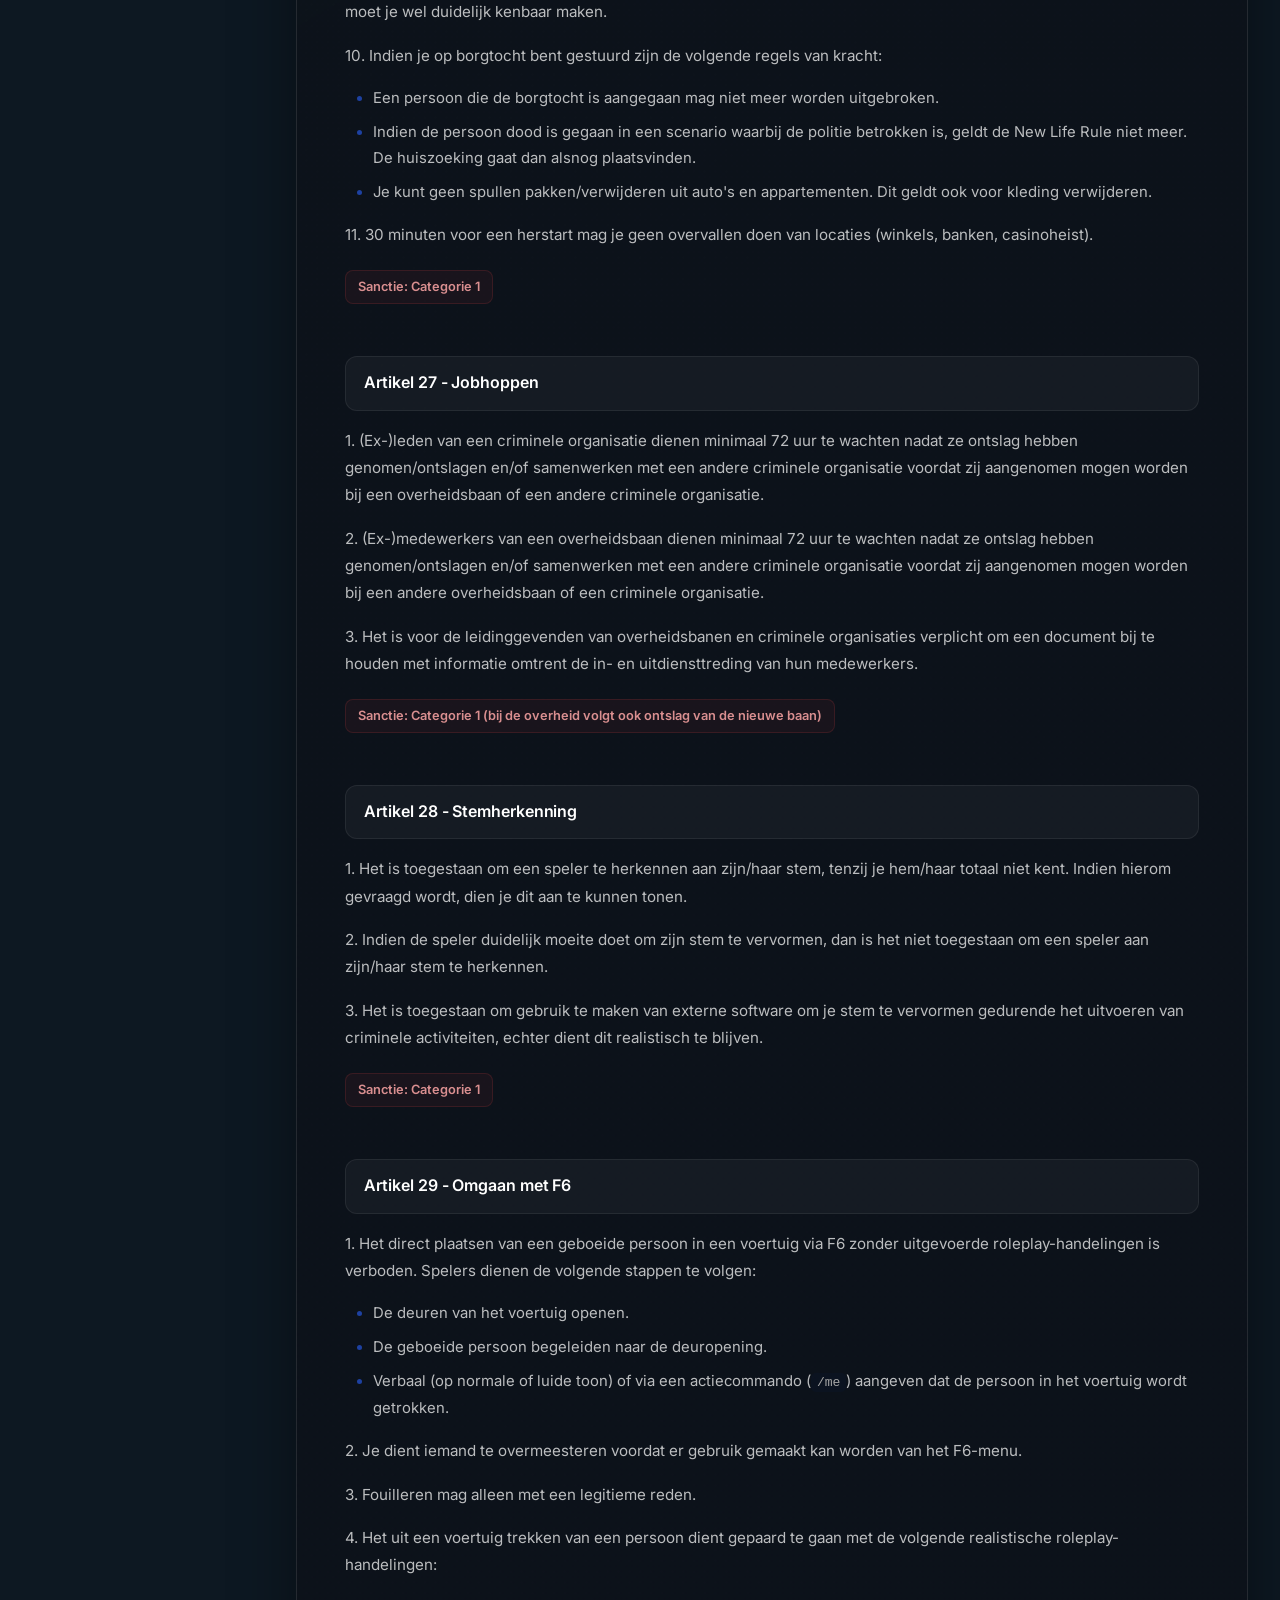
==== commit e40722e3: "Update index.html" ====
--- a/apv/index.html
+++ b/apv/index.html
@@ -176,7 +176,7 @@
         margin: 3rem 0 1.25rem;
         padding-bottom: 0.75rem;
         border-bottom: 1px solid rgba(89, 220, 231, 0.18);
-        color: #4d4d4d;
+        color: #1e52ff;
         font-weight: 700;
         letter-spacing: -0.01em;
       }
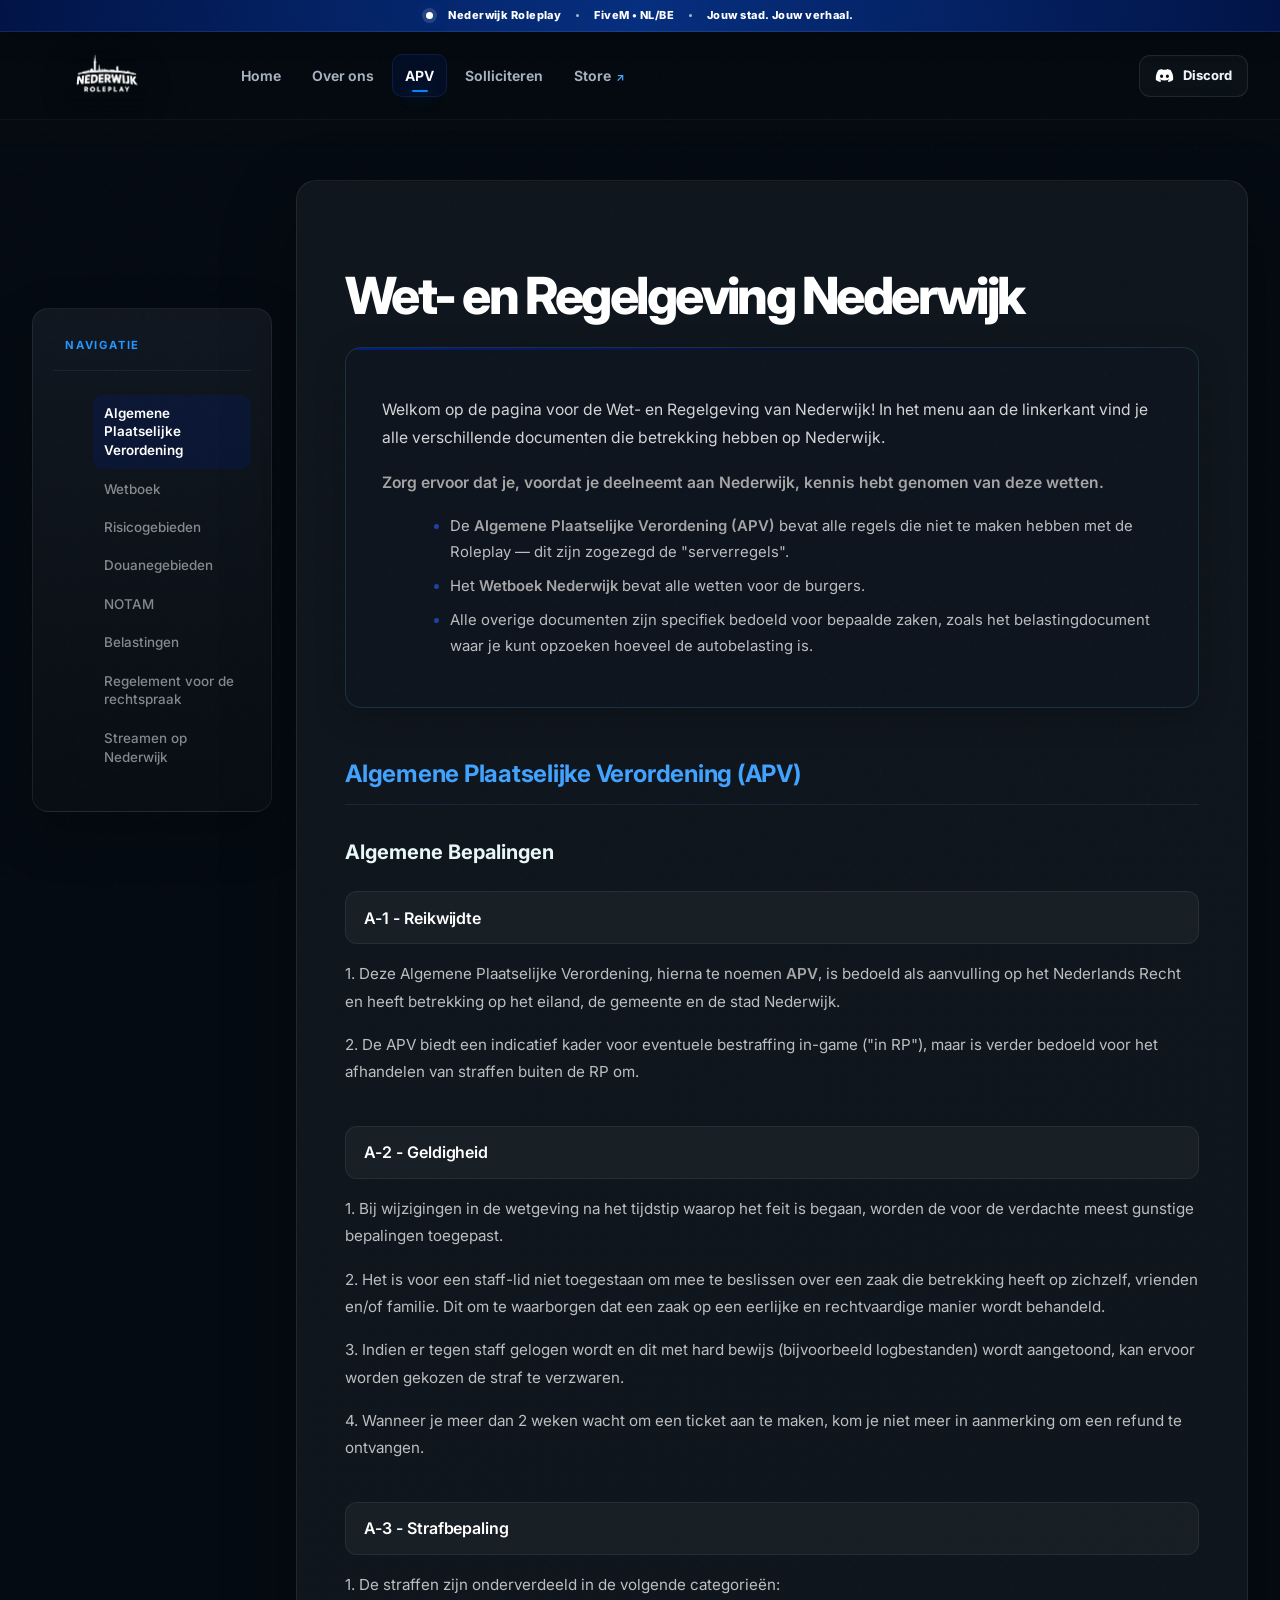
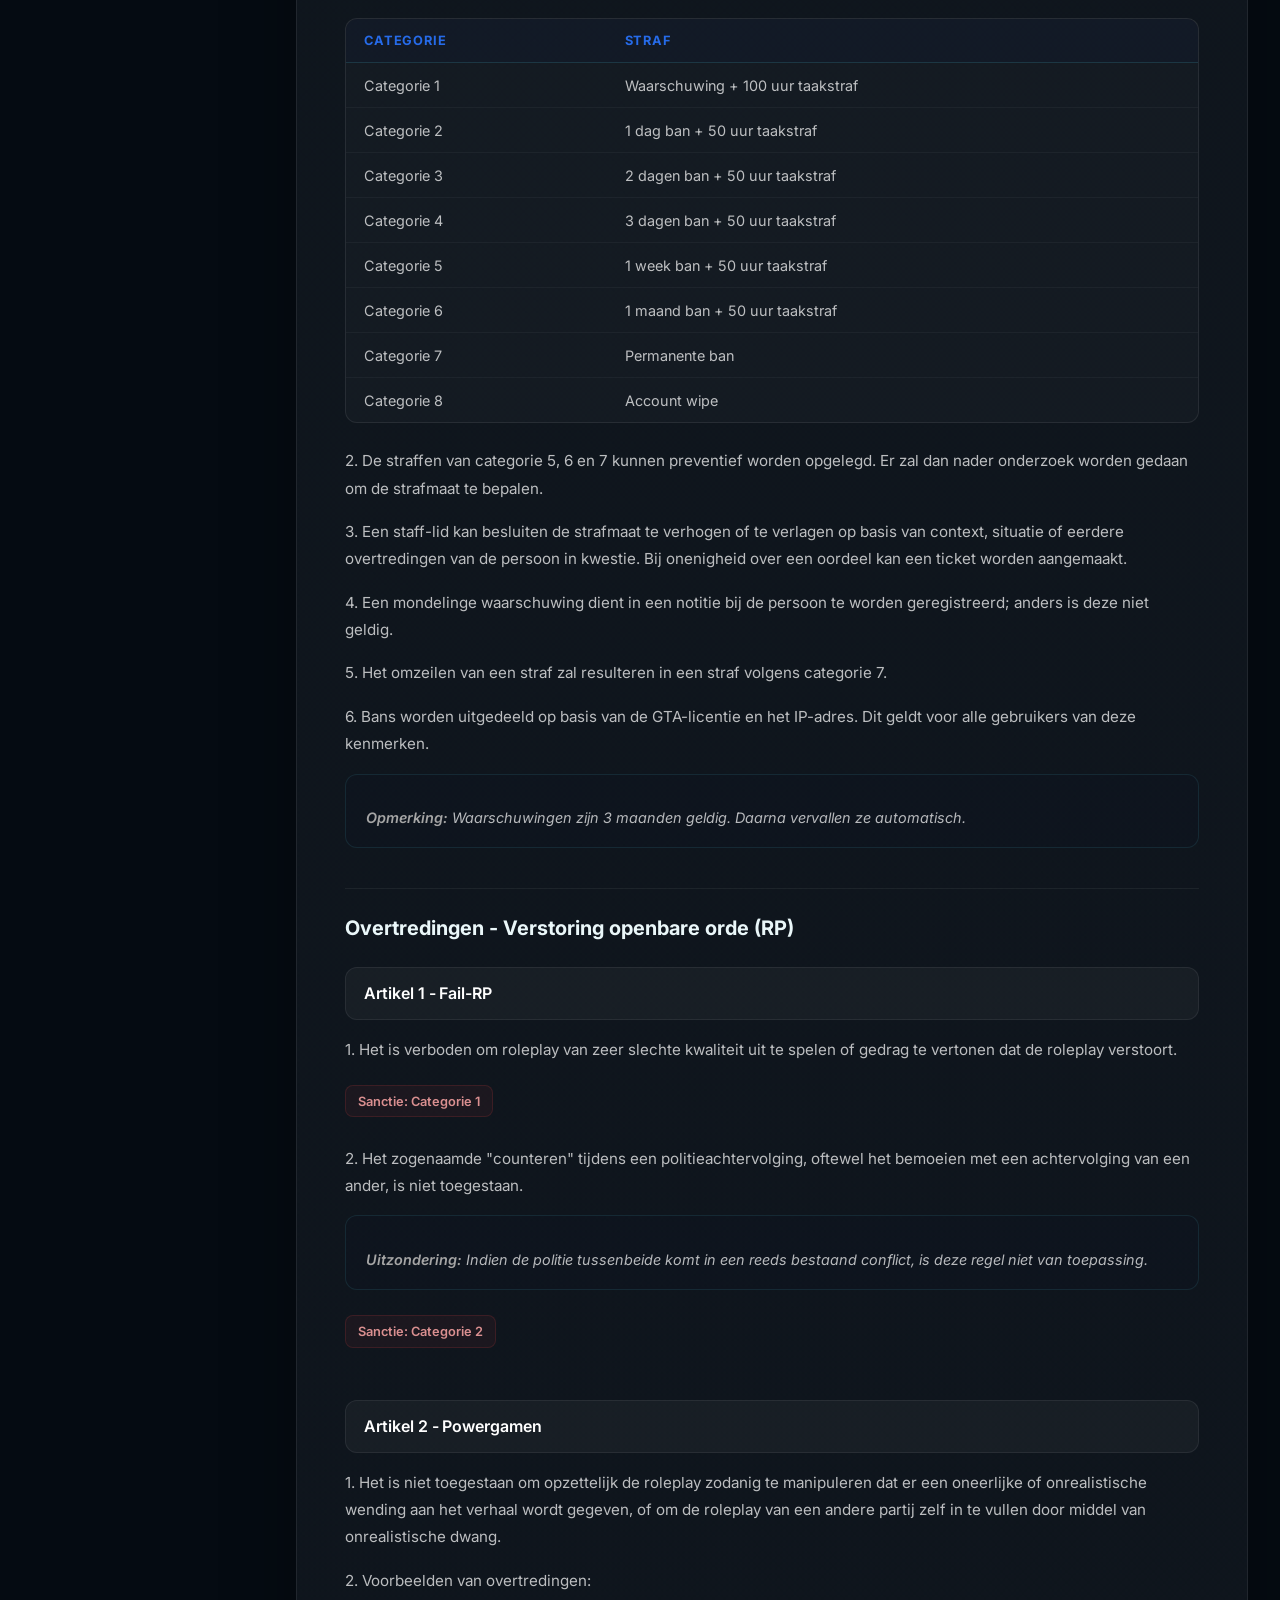
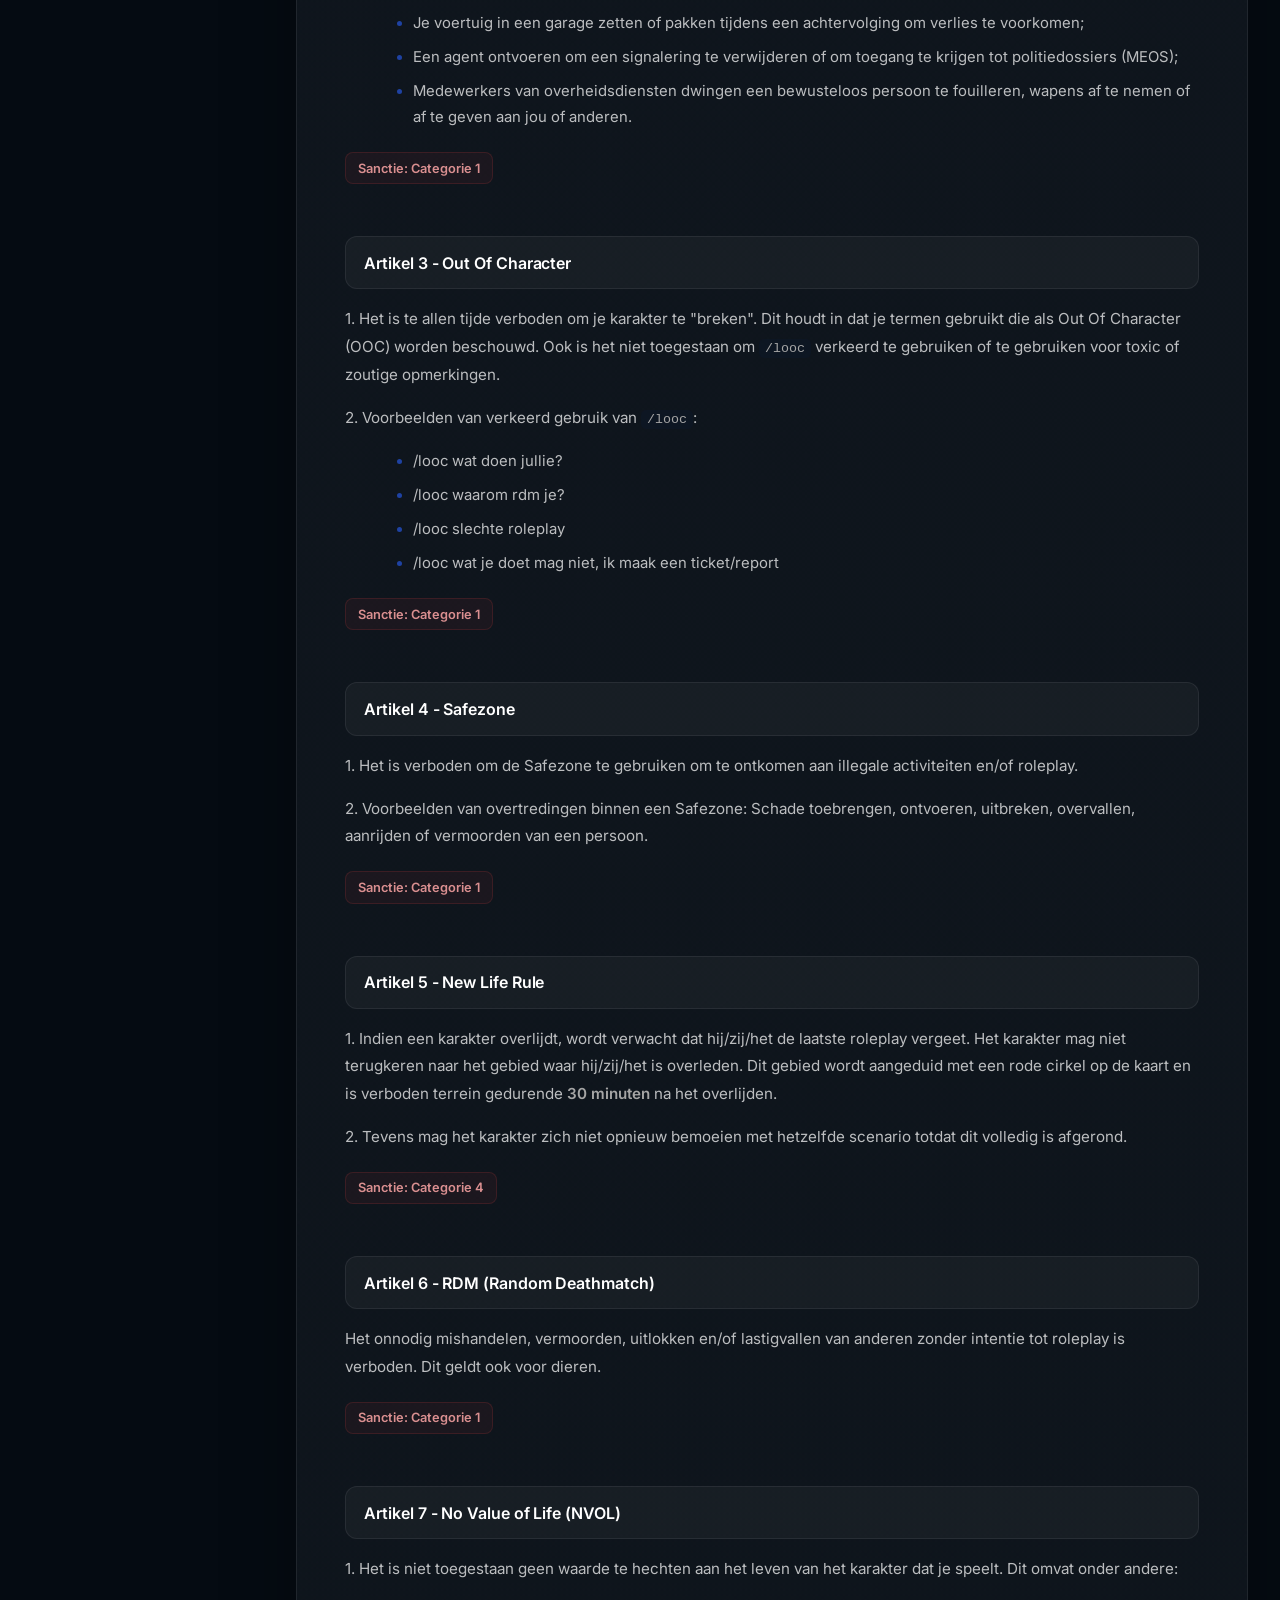
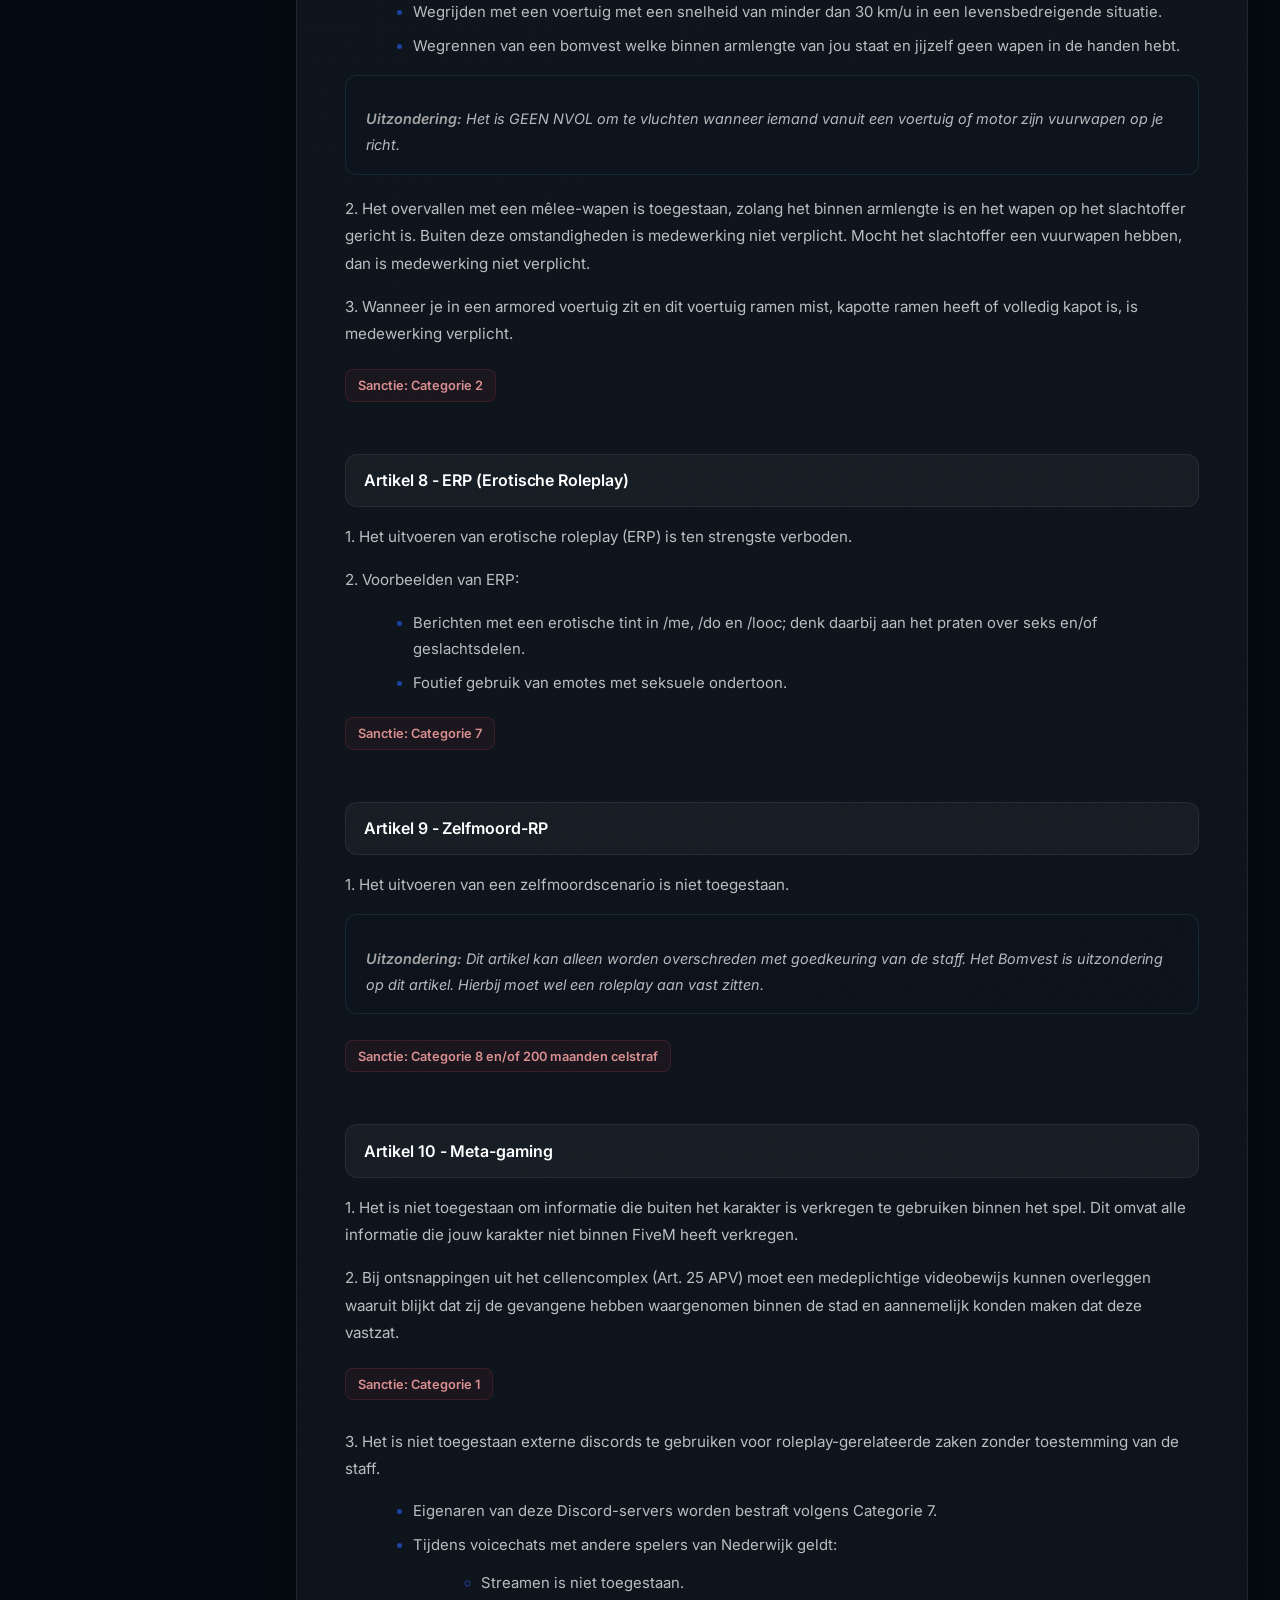
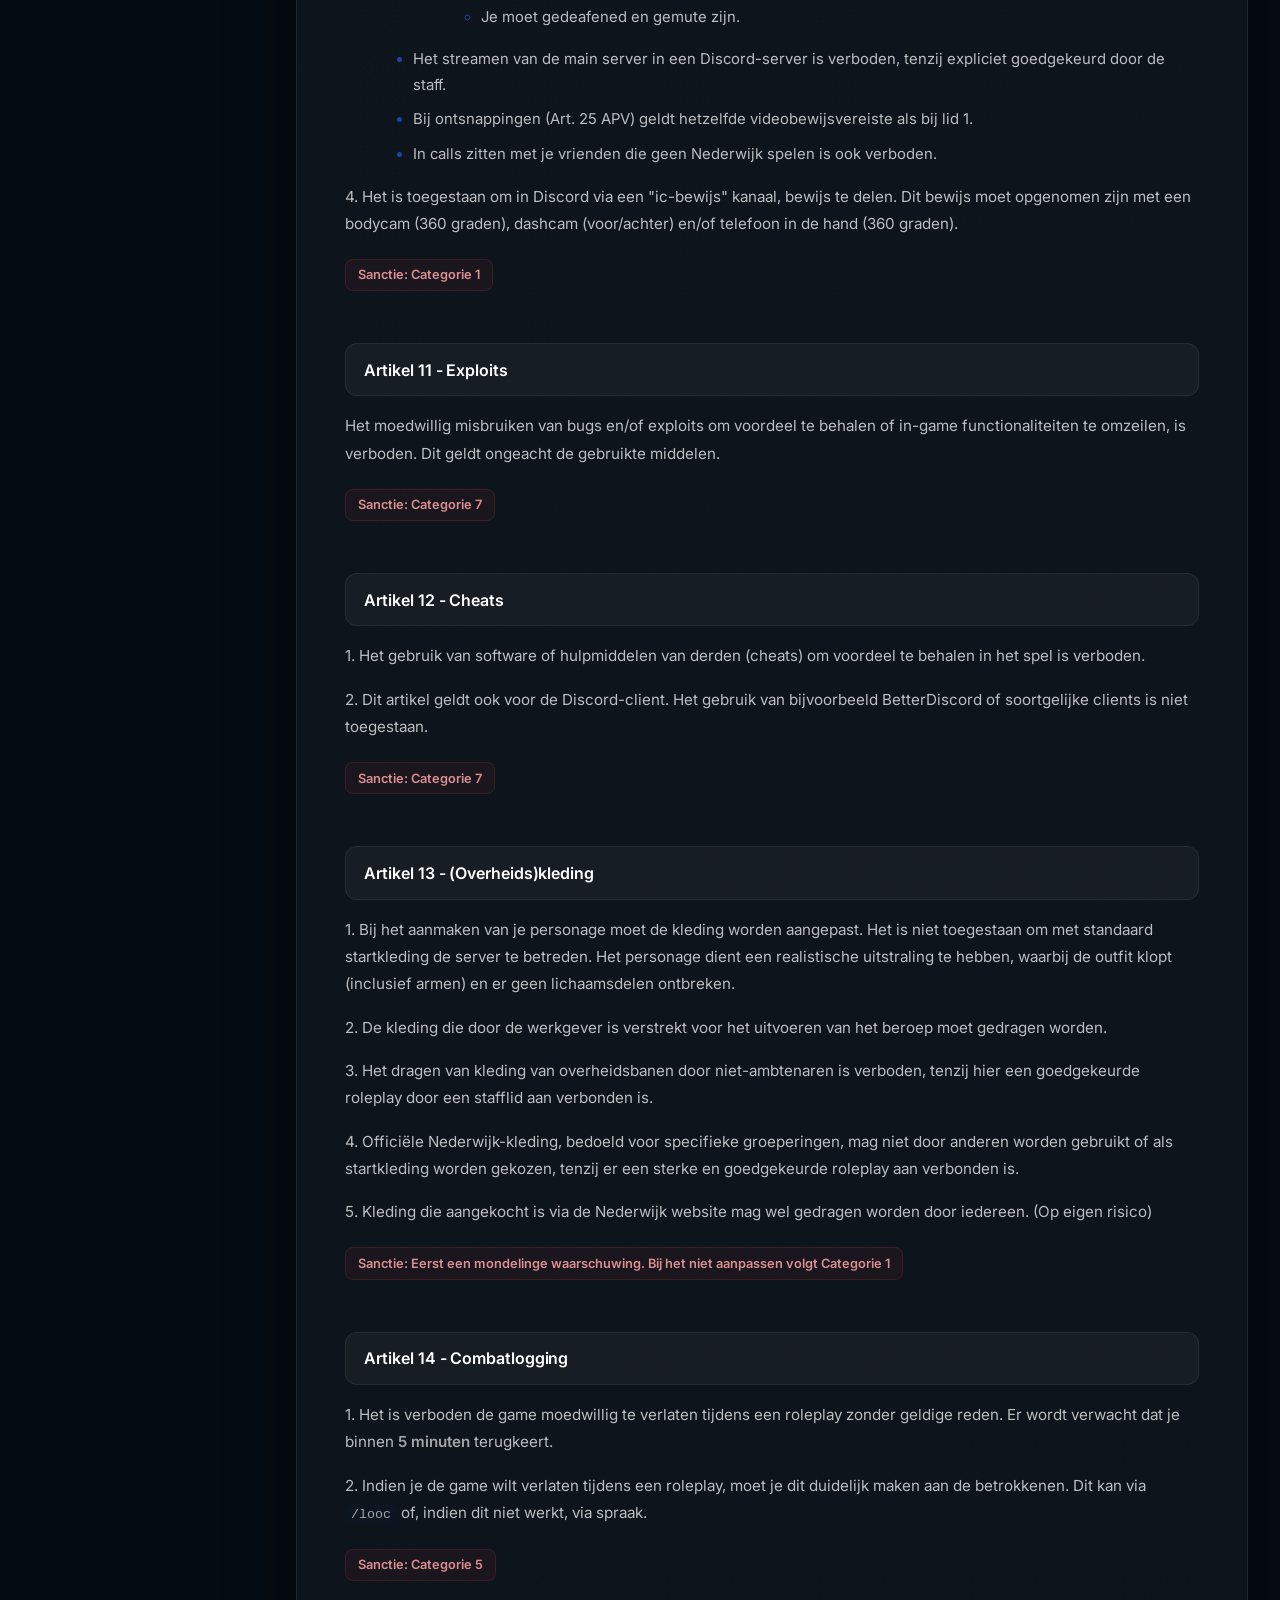
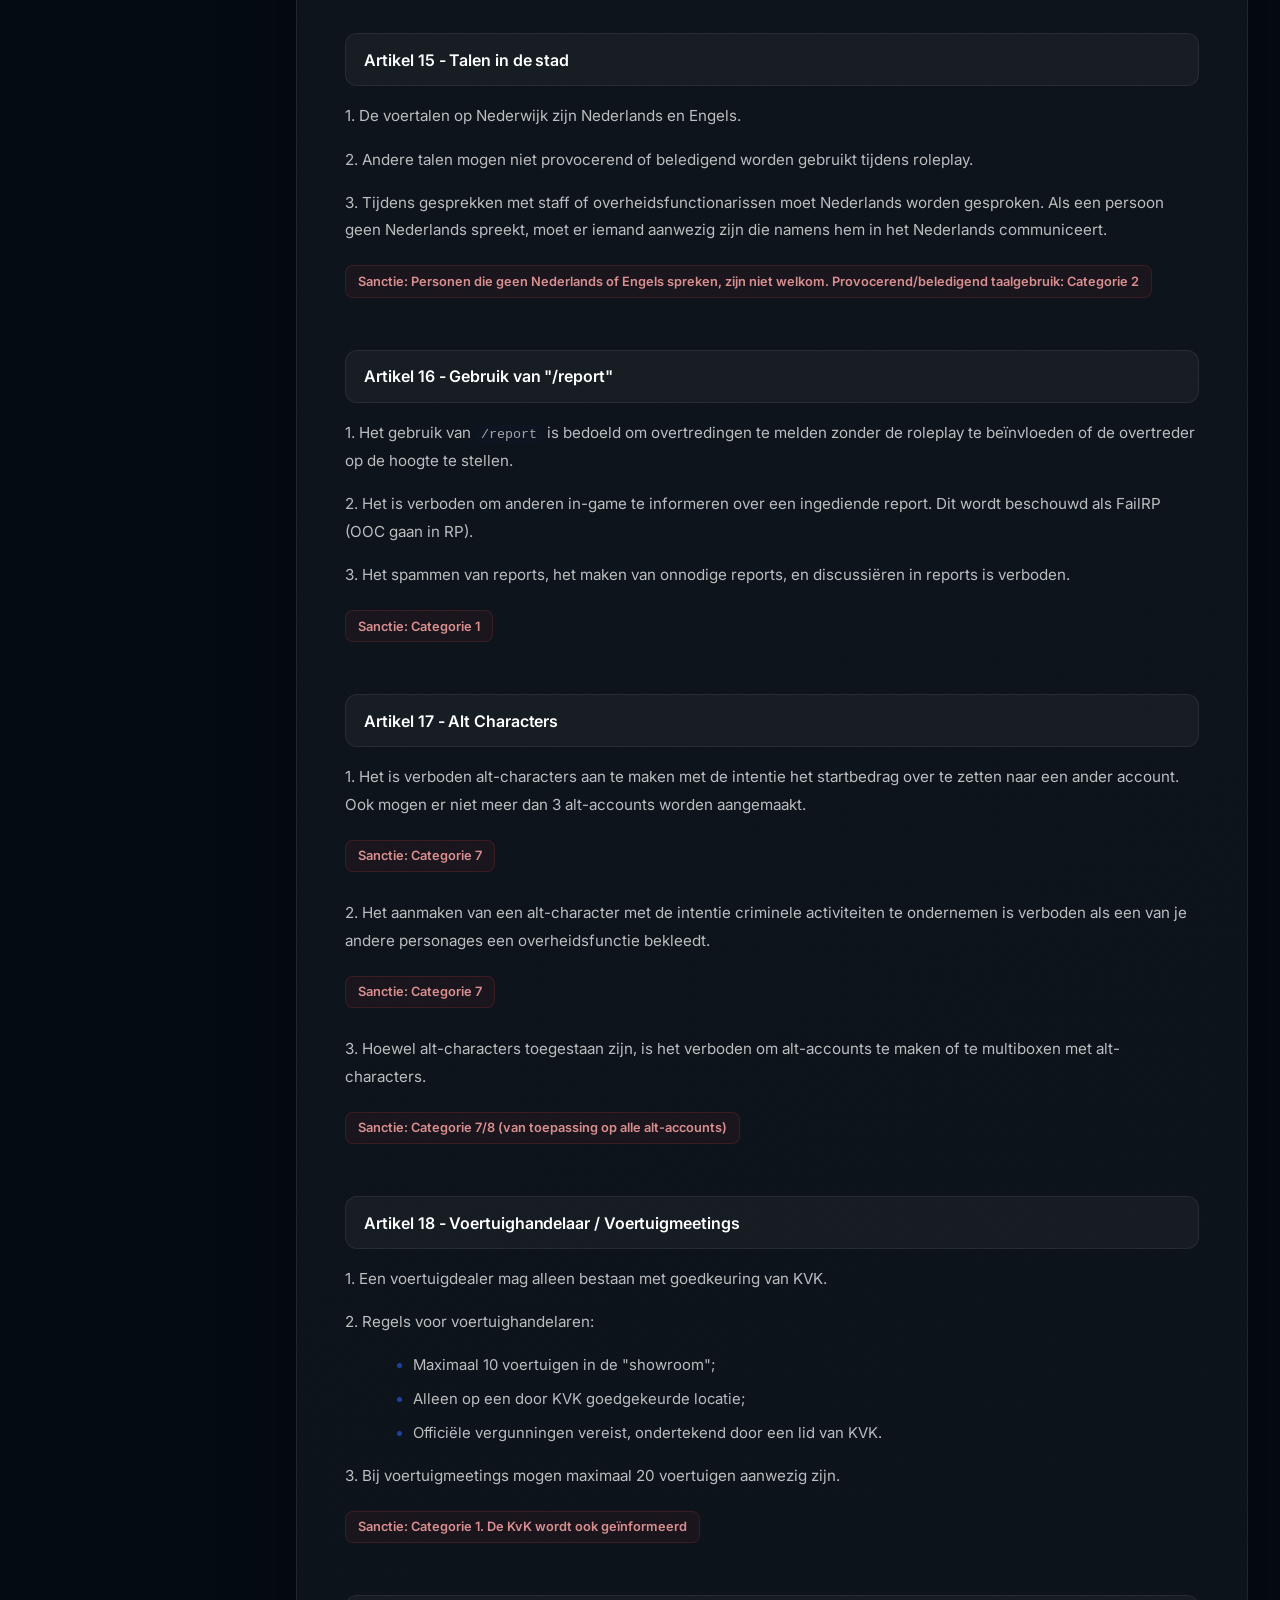
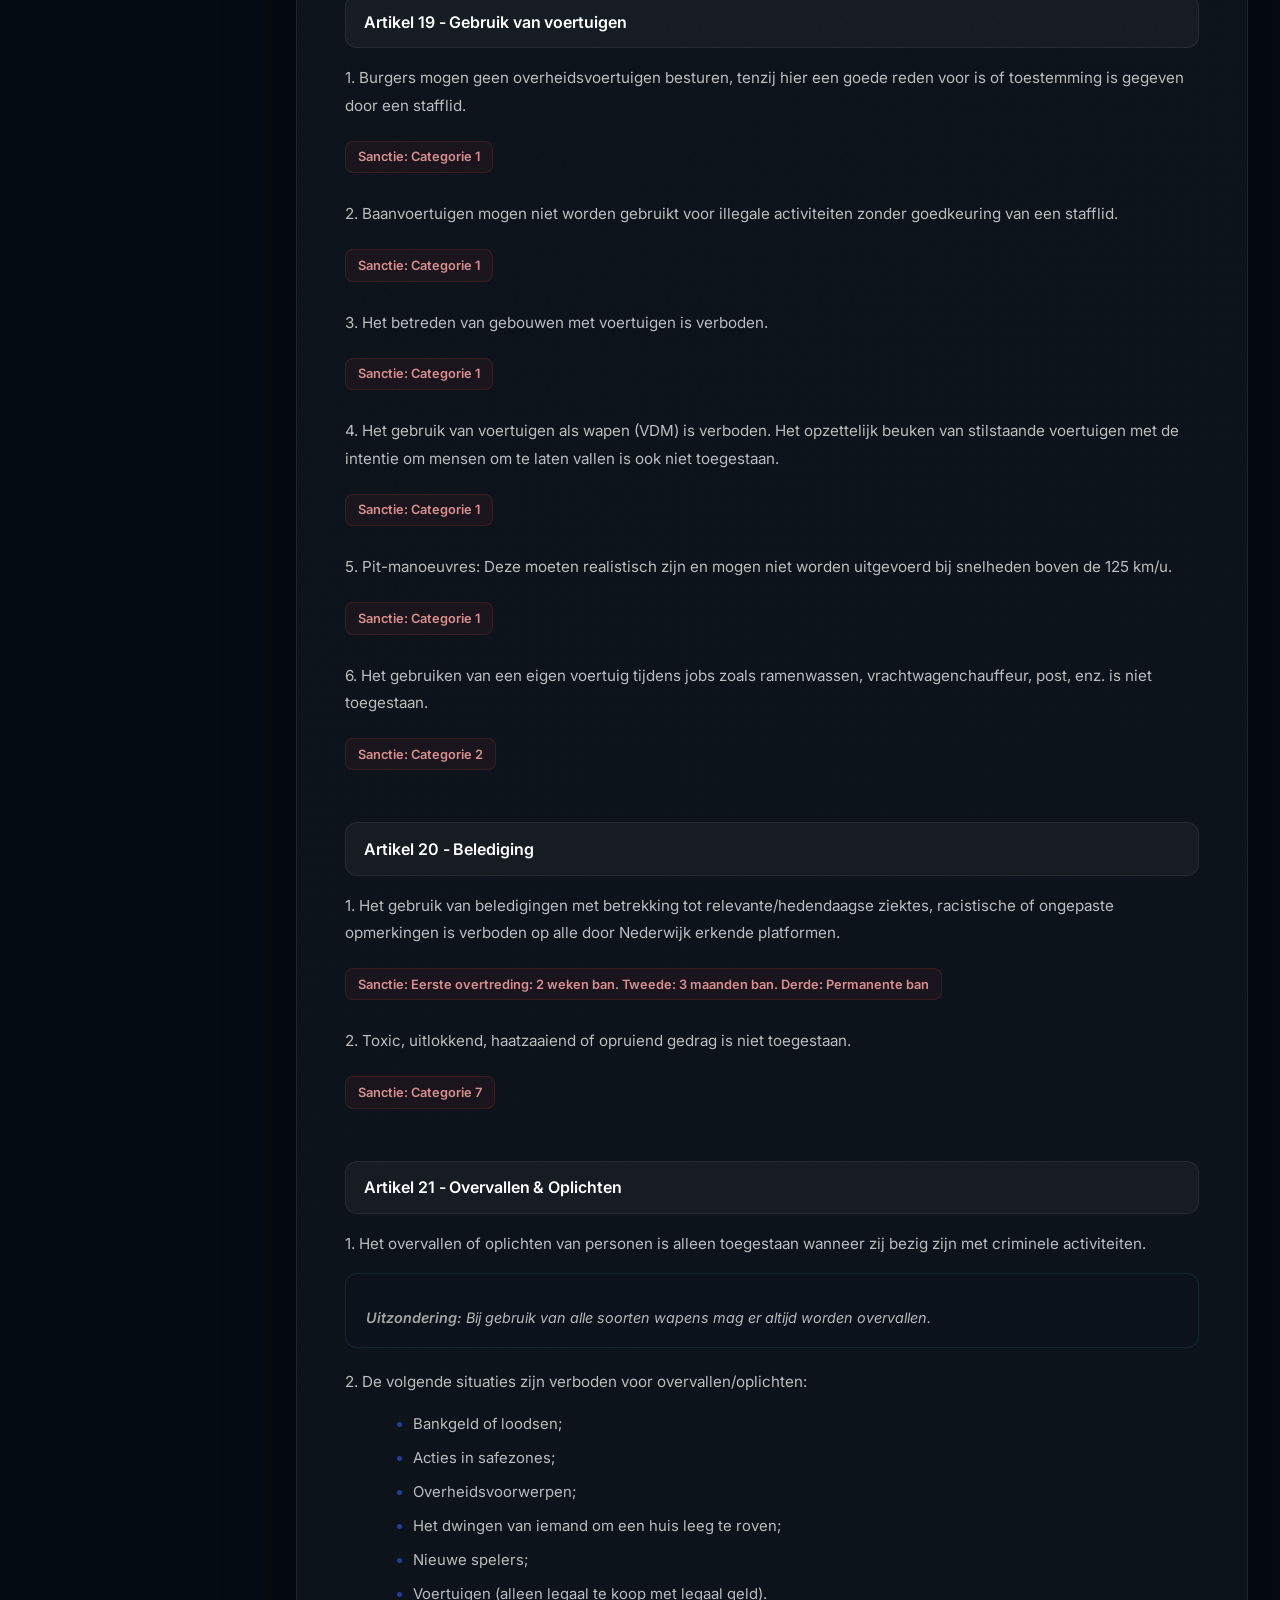
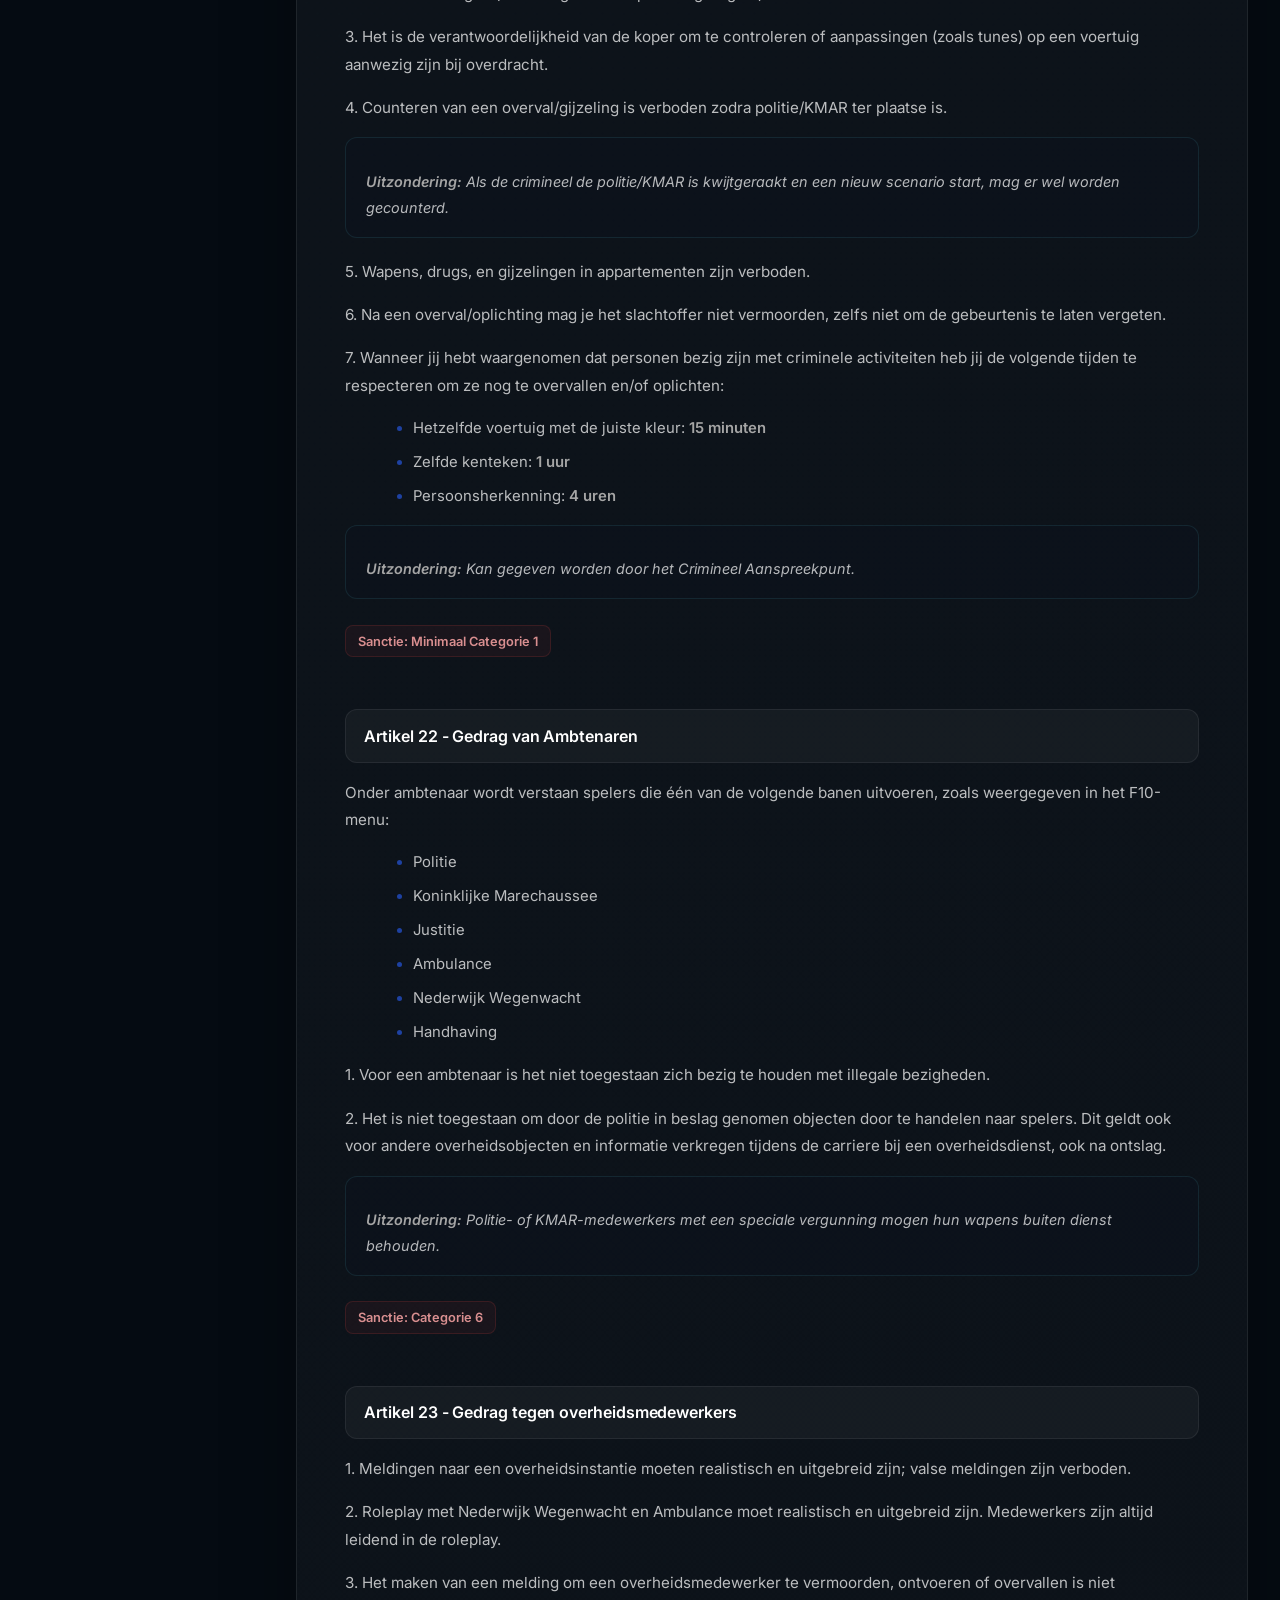
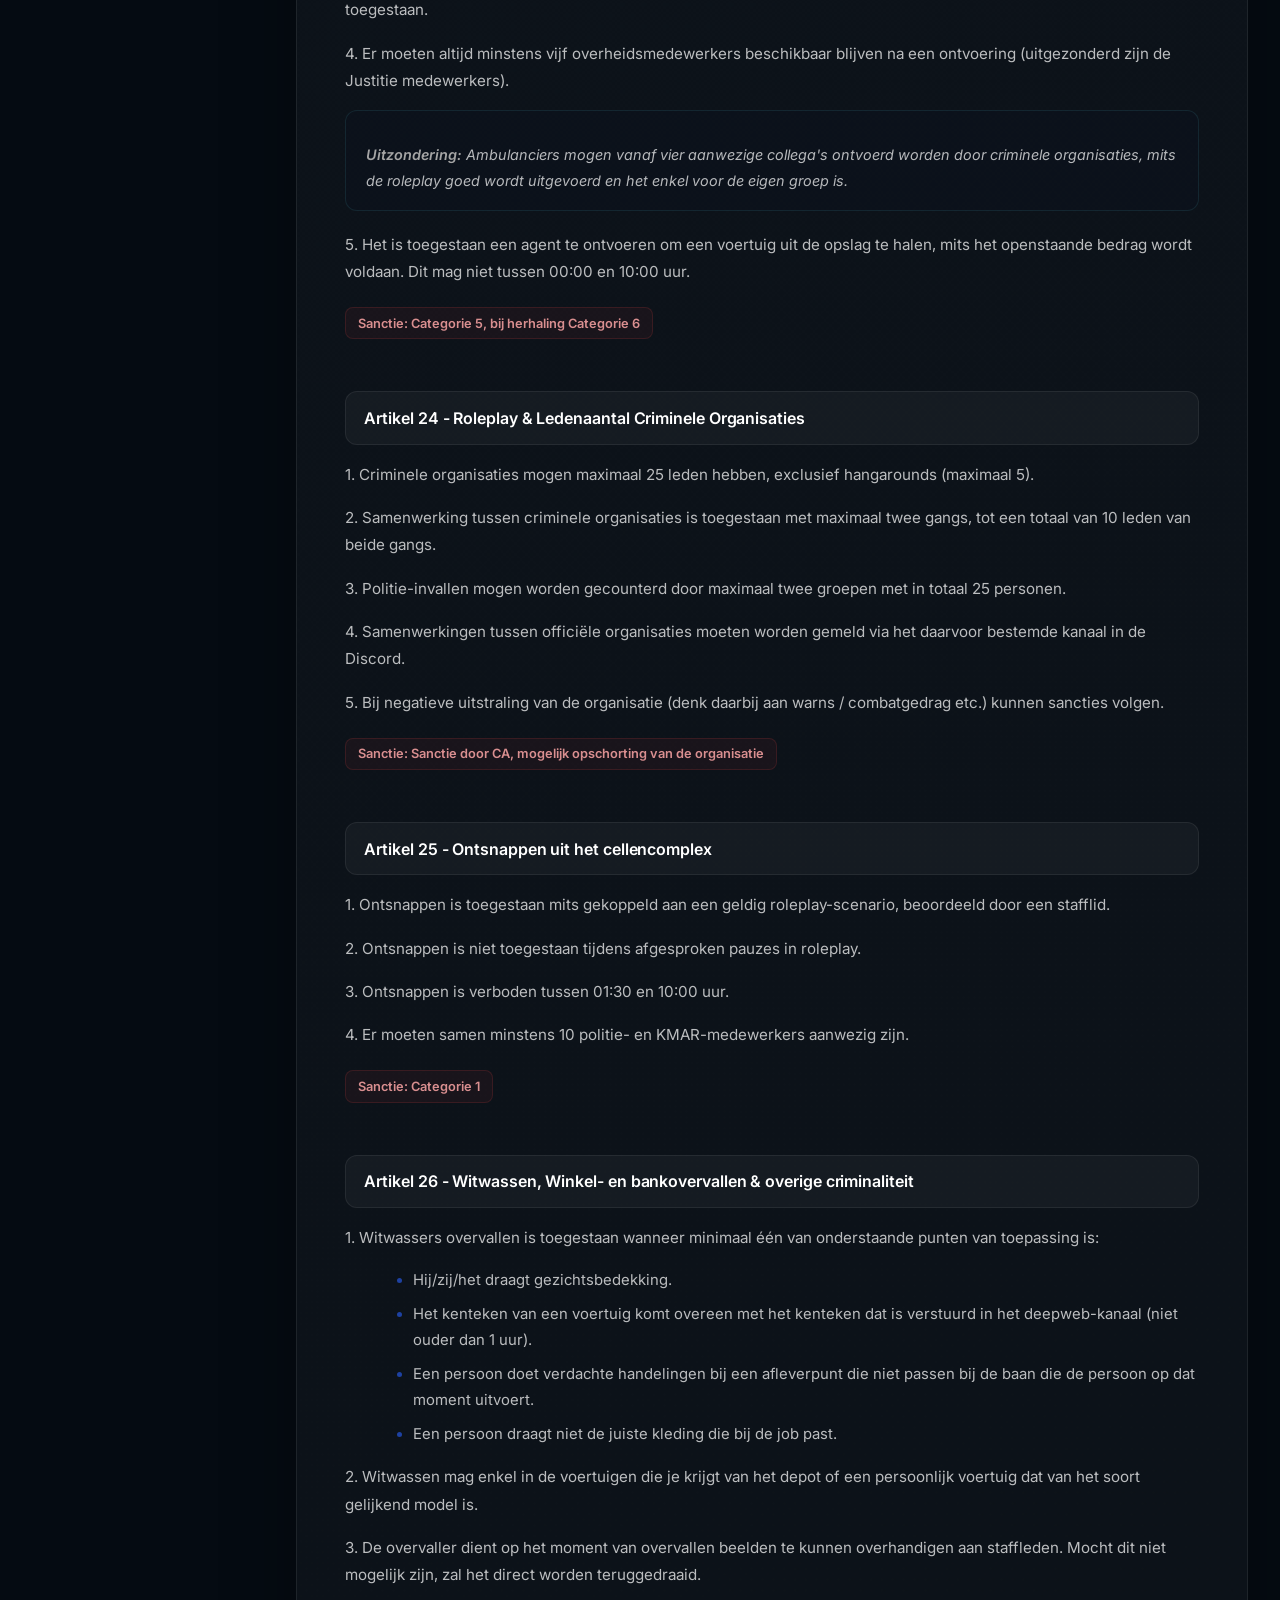
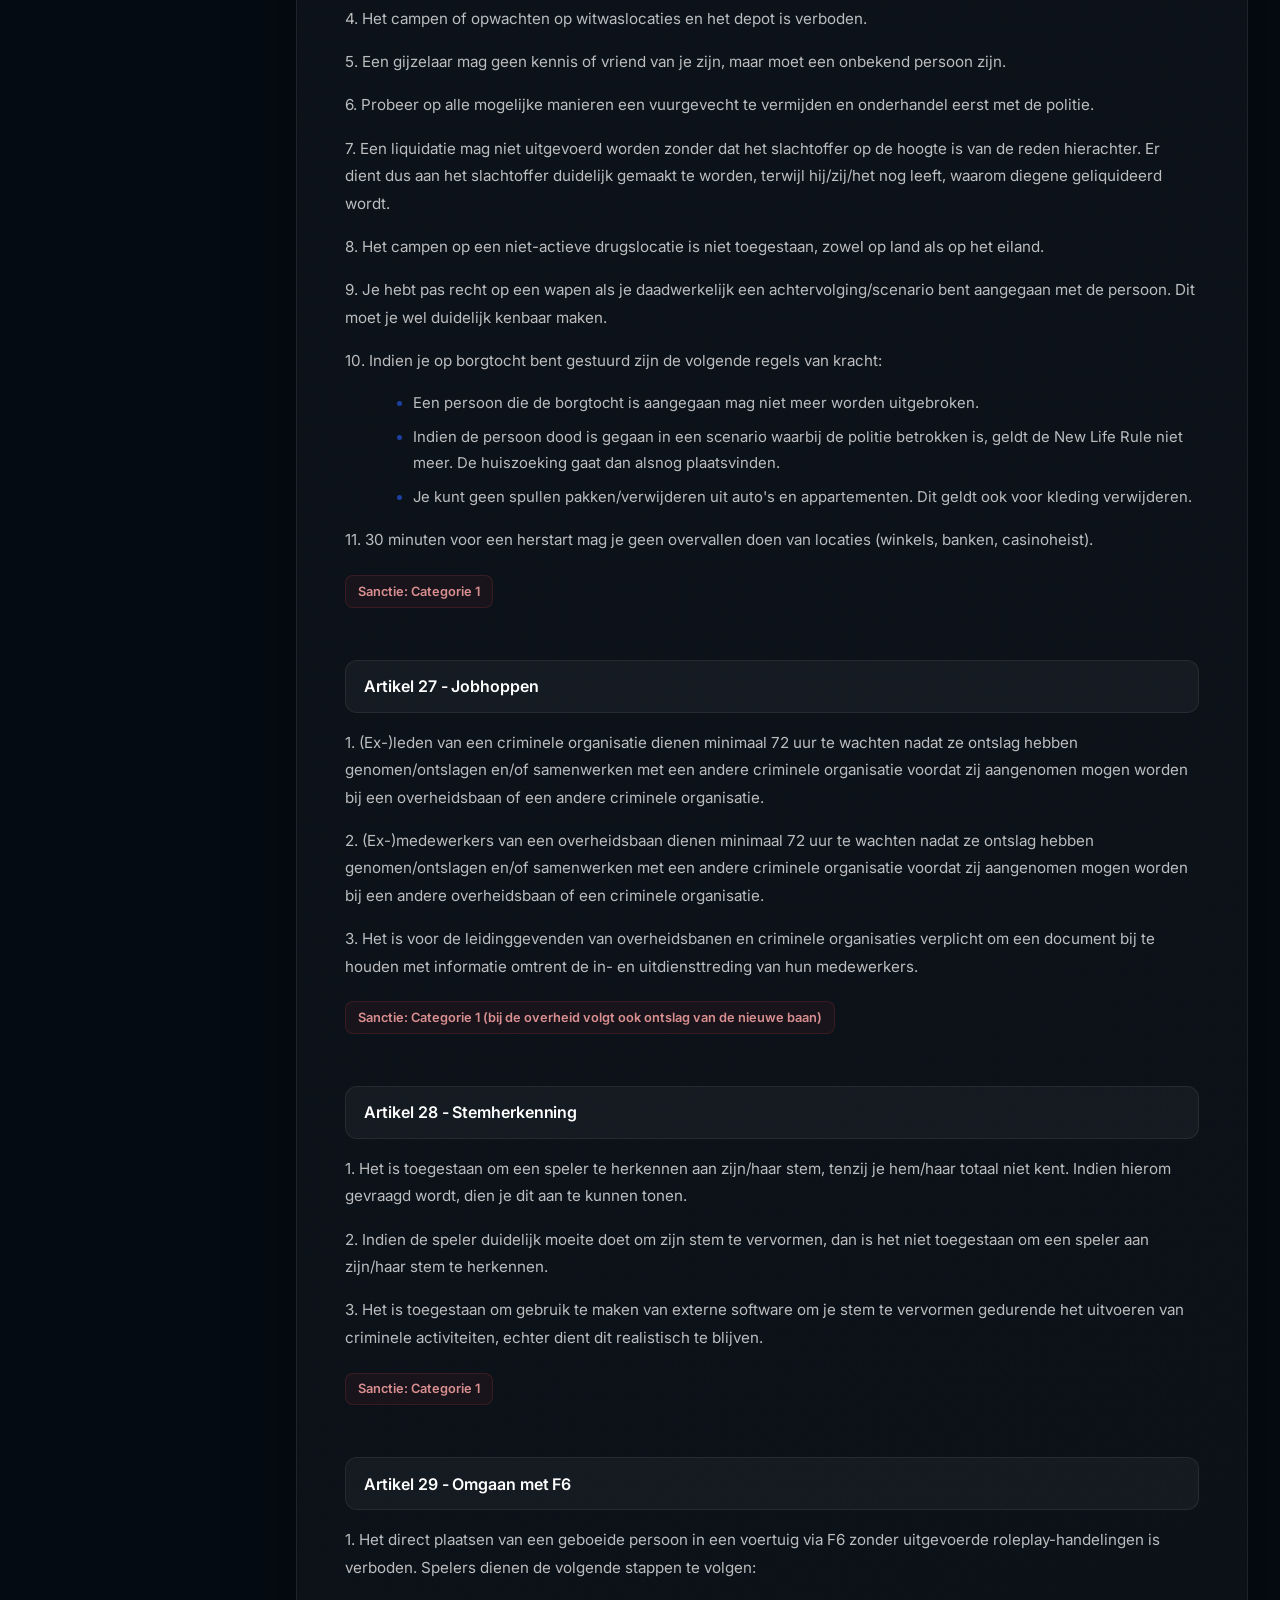
==== commit 393a0be7: "Add files via upload" ====
--- a/apv/index.html
+++ b/apv/index.html
@@ -19,9 +19,11 @@
       rel="stylesheet"
     />
     <link rel="icon" type="image/png" href="../assets/images/favicon.png" />
-    <link rel="stylesheet" href="../assets/css/styles.css" />
-    <link rel="prefetch" href="/" />
-    <link rel="prefetch" href="/solliciteren" />
+    <link rel="stylesheet" href="../assets/css/store-base.css" />
+    <link rel="stylesheet" href="../assets/css/store-legacy.css" />
+    <link rel="stylesheet" href="../assets/css/main-site.css" />
+    <link rel="prefetch" href="../" />
+    <link rel="prefetch" href="../solliciteren/" />
     <style>
       /* ── Performance ── */
       .docs-sidebar {
@@ -36,6 +38,61 @@
       }
 
       /* ── Base ── */
+      html {
+        scroll-behavior: auto !important;
+      }
+
+      /* APV motion: small, controlled reveals instead of long page movement. */
+      body.rules-page .nw-reveal,
+      body.rules-page .nw-reveal.is-visible {
+        opacity: 1 !important;
+        transform: none !important;
+        filter: none !important;
+        transition: none !important;
+      }
+
+      body.rules-page .docs-sidebar,
+      body.rules-page .docs-content {
+        animation: apvPageEnter .58s cubic-bezier(.16,1,.3,1) both;
+      }
+      body.rules-page .docs-content { animation-delay: .08s; }
+
+      body.rules-page .docs-content > section.apv-section-reveal {
+        opacity: 0;
+        transform: translateY(12px);
+        transition: opacity .52s ease, transform .62s cubic-bezier(.16,1,.3,1);
+        will-change: opacity, transform;
+      }
+      body.rules-page .docs-content > section.apv-section-reveal.apv-visible {
+        opacity: 1;
+        transform: translateY(0);
+        will-change: auto;
+      }
+
+      body.rules-page .docs-content > section.apv-target-flash {
+        animation: apvTargetFlash .72s ease both;
+      }
+
+      @keyframes apvPageEnter {
+        from { opacity: 0; transform: translateY(10px); }
+        to { opacity: 1; transform: translateY(0); }
+      }
+      @keyframes apvTargetFlash {
+        0% { filter: drop-shadow(0 0 0 rgba(18,141,255,0)); }
+        45% { filter: drop-shadow(0 0 18px rgba(18,141,255,.18)); }
+        100% { filter: drop-shadow(0 0 0 rgba(18,141,255,0)); }
+      }
+
+      @media (prefers-reduced-motion: reduce) {
+        body.rules-page .docs-sidebar,
+        body.rules-page .docs-content { animation: none !important; }
+        body.rules-page .docs-content > section.apv-section-reveal {
+          opacity: 1 !important;
+          transform: none !important;
+          transition: none !important;
+        }
+      }
+
       body.rules-page {
         background: #0d1822;
         min-height: 100vh;
@@ -1367,7 +1424,7 @@
       <div class="footer-top">
         <div class="footer-grid">
           <div class="footer-brand">
-            <a class="logo" href="/home">
+            <a class="logo" href="../">
               <span class="logo-mark">
                 <img src="../assets/images/ehlogo.png" alt="Nederwijk Roleplay" />
               </span>
@@ -1385,10 +1442,10 @@
           <div class="footer-col">
             <h4>Navigatie</h4>
             <ul>
-              <li><a href="/home">Home</a></li>
-              <li><a href="/apv">Regels</a></li>
+              <li><a href="../">Home</a></li>
+              <li><a href="../apv/">Regels</a></li>
               <li><a href="https://Nederwijk-roleplay.tebex.io/" target="_blank" rel="noreferrer">Doneren</a></li>
-              <li><a href="/solliciteren">Solliciteren</a></li>
+              <li><a href="../solliciteren/">Solliciteren</a></li>
             </ul>
           </div>
           <div class="footer-col">
@@ -1396,13 +1453,13 @@
             <ul>
               <li><a href="https://discord.gg/Qrs68Z2X9a" target="_blank" rel="noreferrer">Discord Server</a></li>
               <li><a href="https://discord.gg/Qrs68Z2X9a" target="_blank" rel="noreferrer">Support Ticket</a></li>
-              <li><a href="/solliciteren">Solliciteren</a></li>
+              <li><a href="../solliciteren/">Solliciteren</a></li>
             </ul>
           </div>
           <div class="footer-col">
             <h4>Informatie</h4>
             <ul>
-              <li><a href="/apv">Serverregels</a></li>
+              <li><a href="../apv/">Serverregels</a></li>
               <li><a href="https://discord.gg/Qrs68Z2X9a" target="_blank" rel="noreferrer">Veelgestelde Vragen</a></li>
               <li><a href="https://Nederwijk-roleplay.tebex.io/" target="_blank" rel="noreferrer">Store &amp; Donaties</a></li>
             </ul>
@@ -1415,23 +1472,52 @@
           <div class="footer-bottom-links">
             <a href="https://discord.gg/Qrs68Z2X9a" target="_blank" rel="noreferrer">Contact</a>
             <span class="footer-dot"></span>
-            <a href="/apv">Regels</a>
+            <a href="../apv/">Regels</a>
           </div>
         </div>
       </div>
     </footer>
 
     <script>
+      // Subtle APV section reveals: animate only the eight main chapters.
+      const apvReducedMotion = window.matchMedia('(prefers-reduced-motion: reduce)').matches;
+      const apvSections = Array.from(document.querySelectorAll('.docs-content > section'));
+      apvSections.forEach(section => section.classList.add('apv-section-reveal'));
+
+      if (!apvReducedMotion && 'IntersectionObserver' in window) {
+        const apvRevealObserver = new IntersectionObserver(entries => {
+          entries.forEach(entry => {
+            if (entry.isIntersecting) {
+              entry.target.classList.add('apv-visible');
+              apvRevealObserver.unobserve(entry.target);
+            }
+          });
+        }, { threshold: 0.045, rootMargin: '0px 0px -24px' });
+        apvSections.forEach((section, index) => {
+          // Keep the first chapter visible immediately so the page never appears empty.
+          if (index === 0) section.classList.add('apv-visible');
+          else apvRevealObserver.observe(section);
+        });
+      } else {
+        apvSections.forEach(section => section.classList.add('apv-visible'));
+      }
+
       // Smooth scrolling
       document.querySelectorAll('a[href^="#"]').forEach(anchor => {
         anchor.addEventListener('click', function (e) {
           e.preventDefault();
           const target = document.querySelector(this.getAttribute('href'));
           if (target) {
-            target.scrollIntoView({
-              behavior: 'smooth',
-              block: 'start'
-            });
+            // APV pages are very long; jump directly to the selected article
+            // instead of animating through the entire document.
+            const headerOffset = 155;
+            const targetY = target.getBoundingClientRect().top + window.scrollY - headerOffset;
+            window.scrollTo({ top: Math.max(0, targetY), behavior: 'auto' });
+            target.classList.add('apv-visible');
+            target.classList.remove('apv-target-flash');
+            void target.offsetWidth;
+            target.classList.add('apv-target-flash');
+            window.setTimeout(() => target.classList.remove('apv-target-flash'), 760);
             
             document.querySelectorAll('.docs-sidebar a').forEach(link => {
               link.classList.remove('active');
@@ -1519,6 +1605,6 @@
     </script>
     
     <!-- Load navbar and promo-bar via script.js -->
-    <script src="../assets/js/script.js" defer></script>
+    <script src="../assets/js/subpage-shell.js" defer></script>
   </body>
 </html>
--- a/assets/css/store-base.css
+++ b/assets/css/store-base.css
@@ -0,0 +1,344 @@
+:root{
+  --bg:#060a0f;
+  --bg2:#090f15;
+  --panel:#0d141b;
+  --panel2:#111922;
+  --panel3:#151f29;
+  --text:#f7fbff;
+  --muted:#8c9bab;
+  --muted2:#617182;
+  --line:rgba(255,255,255,.075);
+  --line2:rgba(255,255,255,.12);
+  --blue:#0b9cff;
+  --blue2:#006fe8;
+  --cyan:#45c8ff;
+  --violet:#5865f2;
+  --yellow:#ffd43b;
+  --green:#36d17a;
+  --shadow:0 25px 80px rgba(0,0,0,.38);
+  --radius:18px;
+  --radius-lg:28px;
+  --header-h:88px;
+  --announce-h:32px;
+}
+*{box-sizing:border-box}
+html{scroll-behavior:smooth;background:var(--bg)}
+body{margin:0;background:var(--bg);color:var(--text);font-family:Inter,ui-sans-serif,system-ui,-apple-system,BlinkMacSystemFont,"Segoe UI",sans-serif;overflow-x:hidden;line-height:1.5}
+body.cart-open{overflow:hidden}
+a{color:inherit}
+button,input{font:inherit}
+button{color:inherit}
+img{display:block;max-width:100%}
+::selection{background:rgba(11,156,255,.34);color:white}
+::-webkit-scrollbar{width:10px}
+::-webkit-scrollbar-track{background:#070b10}
+::-webkit-scrollbar-thumb{background:#1b2834;border-radius:999px;border:2px solid #070b10}
+::-webkit-scrollbar-thumb:hover{background:#1d91d5}
+.shell{width:min(1320px,calc(100% - 64px));margin-inline:auto}
+.section-pad{padding:120px 0;position:relative}
+
+.page-noise{position:fixed;inset:0;pointer-events:none;z-index:9999;opacity:.022;background-image:url("data:image/svg+xml,%3Csvg viewBox='0 0 180 180' xmlns='http://www.w3.org/2000/svg'%3E%3Cfilter id='n'%3E%3CfeTurbulence type='fractalNoise' baseFrequency='.95' numOctaves='3' stitchTiles='stitch'/%3E%3C/filter%3E%3Crect width='100%25' height='100%25' filter='url(%23n)' opacity='.7'/%3E%3C/svg%3E")}
+.cursor-glow{position:fixed;left:0;top:0;width:520px;height:520px;border-radius:50%;pointer-events:none;z-index:0;transform:translate(-50%,-50%);background:radial-gradient(circle,rgba(11,156,255,.085),rgba(11,156,255,.025) 38%,transparent 70%);filter:blur(8px);opacity:0;transition:opacity .3s ease}
+@media(pointer:fine){body:hover .cursor-glow{opacity:1}}
+
+.announcement{height:var(--announce-h);display:flex;align-items:center;justify-content:center;background:linear-gradient(90deg,#0084e7,#13a7ff,#0084e7);background-size:180% 100%;animation:announceShift 8s ease-in-out infinite;position:fixed;inset:0 0 auto 0;z-index:150;color:#fff;border-bottom:1px solid rgba(255,255,255,.12);overflow:hidden}
+.announcement-track{display:flex;align-items:center;justify-content:center;gap:15px;font-size:11px;line-height:1;font-weight:800;letter-spacing:.02em;white-space:nowrap}
+.announcement-track i{display:block;width:3px;height:3px;border-radius:50%;background:rgba(255,255,255,.65)}
+.announce-dot{width:7px;height:7px;border-radius:50%;background:#fff;box-shadow:0 0 0 4px rgba(255,255,255,.15);animation:dotPulse 1.8s infinite}
+@keyframes announceShift{50%{background-position:100% 0}}
+@keyframes dotPulse{50%{box-shadow:0 0 0 7px rgba(255,255,255,0)}}
+
+.site-header{position:fixed;top:var(--announce-h);left:0;right:0;height:var(--header-h);z-index:140;background:rgba(6,10,15,.78);backdrop-filter:blur(22px) saturate(150%);border-bottom:1px solid transparent;transition:height .3s ease,background .3s ease,border-color .3s ease,box-shadow .3s ease,transform .3s ease}
+.site-header::after{content:"";position:absolute;left:0;right:0;top:100%;height:28px;background:linear-gradient(to bottom,rgba(6,10,15,.38),transparent);pointer-events:none;opacity:.7}
+.site-header.scrolled{height:74px;background:rgba(6,10,15,.93);border-color:var(--line);box-shadow:0 15px 50px rgba(0,0,0,.18)}
+.site-header.nav-hidden{transform:translateY(calc(-100% - var(--announce-h)))}
+.nav{height:100%;display:flex;align-items:center;gap:26px}
+.brand{display:flex;align-items:center;flex:0 0 auto;text-decoration:none;min-width:170px}
+.brand img{width:154px;max-height:58px;object-fit:contain;filter:drop-shadow(0 5px 15px rgba(0,0,0,.35));transition:transform .3s ease,filter .3s ease}
+.brand:hover img{transform:translateY(-1px) scale(1.018);filter:drop-shadow(0 8px 18px rgba(11,156,255,.14))}
+.nav-links{display:flex;align-items:center;gap:2px;min-width:0}
+.nav-links a{position:relative;text-decoration:none;color:#9ca8b4;font-weight:650;font-size:14px;padding:11px 13px;border-radius:10px;transition:color .2s ease,background .2s ease,transform .2s ease;white-space:nowrap}
+.nav-links a:hover{color:#fff;background:rgba(255,255,255,.045);transform:translateY(-1px)}
+.nav-links a.active{color:#fff;background:rgba(255,255,255,.065);box-shadow:inset 0 0 0 1px rgba(255,255,255,.035)}
+.nav-links a.active::after{content:"";position:absolute;left:50%;bottom:5px;width:16px;height:2px;transform:translateX(-50%);background:var(--blue);border-radius:99px;box-shadow:0 0 12px var(--blue)}
+.nav-divider,.action-divider{width:1px;height:26px;background:var(--line);margin:0 8px}
+.nav-actions{margin-left:auto;display:flex;align-items:center;gap:8px;min-width:0}
+.search{width:214px;height:42px;border:1px solid var(--line);border-radius:11px;background:rgba(255,255,255,.026);display:flex;align-items:center;padding:0 11px;transition:.25s ease;overflow:hidden}
+.search:focus-within{width:248px;border-color:rgba(11,156,255,.45);background:rgba(11,156,255,.035);box-shadow:0 0 0 4px rgba(11,156,255,.06)}
+.search svg,.outline-btn svg{width:19px;height:19px;fill:none;stroke:currentColor;stroke-width:1.8;flex:none}
+.search svg{color:#a4b1bd}
+.search input{min-width:0;flex:1;border:0;outline:0;background:transparent;color:#fff;padding:0 8px;font-size:13px;font-weight:600}
+.search input::placeholder{color:#617182}
+.search kbd{font-size:10px;color:#667687;border:1px solid rgba(255,255,255,.08);border-radius:5px;padding:1px 5px;background:rgba(255,255,255,.035)}
+.currency{height:42px;padding:0 12px;border:0;background:transparent;border-radius:10px;color:#c6d0da;font-size:12px;font-weight:800;letter-spacing:.05em;cursor:pointer;transition:.2s ease}
+.currency:hover{background:rgba(255,255,255,.04);color:#fff}.currency span{opacity:.45;margin-left:3px}
+.outline-btn{height:42px;border:1px solid var(--line);background:rgba(255,255,255,.025);border-radius:11px;display:flex;align-items:center;justify-content:center;gap:9px;padding:0 15px;color:#eef4f8;font-size:13px;font-weight:750;cursor:pointer;transition:.22s ease}
+.outline-btn:hover{background:rgba(255,255,255,.06);border-color:var(--line2);transform:translateY(-1px)}
+.cart-count{min-width:20px;height:20px;padding:0 5px;border-radius:6px;display:none;place-items:center;background:var(--blue);color:#02101a;font-size:10px;font-weight:900;box-shadow:0 0 14px rgba(11,156,255,.3)}
+.menu-toggle{width:42px;height:42px;border:1px solid var(--line);border-radius:11px;background:rgba(255,255,255,.025);display:none;flex-direction:column;align-items:center;justify-content:center;gap:4px;cursor:pointer}
+.menu-toggle span{width:17px;height:1.5px;background:#fff;border-radius:99px;transition:.25s ease}
+.menu-toggle.open span:nth-child(1){transform:translateY(5.5px) rotate(45deg)}
+.menu-toggle.open span:nth-child(2){opacity:0}.menu-toggle.open span:nth-child(3){transform:translateY(-5.5px) rotate(-45deg)}
+
+.hero{min-height:920px;position:relative;display:grid;align-items:center;padding-top:calc(var(--announce-h) + var(--header-h) + 32px);overflow:hidden;background:linear-gradient(180deg,#071019 0%,#060b10 74%,#071019 100%);isolation:isolate}
+.hero::before{content:"";position:absolute;inset:0;background:radial-gradient(circle at 50% 48%,rgba(11,156,255,.09),transparent 36%),linear-gradient(180deg,rgba(255,255,255,.008),transparent 40%);z-index:-3}
+.hero-grid{position:absolute;inset:0;z-index:-3;opacity:.19;background-image:linear-gradient(rgba(255,255,255,.055) 1px,transparent 1px),linear-gradient(90deg,rgba(255,255,255,.055) 1px,transparent 1px);background-size:64px 64px;mask-image:linear-gradient(to bottom,transparent 2%,#000 22%,#000 72%,transparent 100%);transform:perspective(600px) rotateX(72deg) scale(1.7) translateY(20%);transform-origin:center bottom}
+.hero-orb{position:absolute;border-radius:50%;filter:blur(110px);pointer-events:none;z-index:-2}
+.orb-a{width:720px;height:560px;left:48%;top:16%;background:rgba(0,145,255,.17);animation:orbDrift 10s ease-in-out infinite alternate}.orb-b{width:420px;height:420px;left:8%;top:50%;background:rgba(32,94,255,.08);animation:orbDrift2 12s ease-in-out infinite alternate}
+@keyframes orbDrift{to{transform:translate(70px,40px) scale(1.08)}}@keyframes orbDrift2{to{transform:translate(-30px,-40px) scale(.92)}}
+.hero-cityline{position:absolute;left:0;right:0;bottom:0;height:240px;z-index:-1;opacity:.28;background:linear-gradient(to top,rgba(2,7,10,.98),rgba(2,7,10,.55) 50%,transparent),repeating-linear-gradient(90deg,transparent 0 38px,rgba(9,36,54,.55) 39px 78px,transparent 79px 112px);clip-path:polygon(0 68%,2% 68%,2% 38%,5% 38%,5% 56%,7% 56%,7% 28%,10% 28%,10% 62%,13% 62%,13% 46%,16% 46%,16% 15%,18% 15%,18% 58%,21% 58%,21% 31%,24% 31%,24% 70%,27% 70%,27% 40%,29% 40%,29% 54%,32% 54%,32% 23%,35% 23%,35% 60%,39% 60%,39% 35%,42% 35%,42% 69%,45% 69%,45% 27%,48% 27%,48% 52%,52% 52%,52% 19%,55% 19%,55% 64%,58% 64%,58% 43%,62% 43%,62% 28%,64% 28%,64% 72%,68% 72%,68% 36%,71% 36%,71% 57%,75% 57%,75% 21%,78% 21%,78% 65%,82% 65%,82% 32%,84% 32%,84% 49%,88% 49%,88% 12%,90% 12%,90% 61%,93% 61%,93% 40%,96% 40%,96% 69%,100% 69%,100% 100%,0 100%)}
+.hero-watermark{position:absolute;right:-5vw;top:18%;width:min(880px,58vw);opacity:.018;filter:blur(.2px);z-index:-2;transform:rotate(-7deg) scale(1.15)}
+.hero-layout{display:grid;grid-template-columns:minmax(0,1.06fr) minmax(410px,.94fr);gap:70px;align-items:center;position:relative;z-index:2}
+.hero-copy{max-width:760px;padding-bottom:40px}
+.hero-kicker{font-size:12px;font-weight:850;letter-spacing:.24em;color:#788899;display:flex;align-items:center;gap:10px;margin-bottom:25px}.hero-kicker b{color:#f5f8fb}.live-dot{width:8px;height:8px;border-radius:50%;background:var(--blue);box-shadow:0 0 0 5px rgba(11,156,255,.11),0 0 22px rgba(11,156,255,.9);animation:livePulse 1.8s ease-in-out infinite}@keyframes livePulse{50%{box-shadow:0 0 0 9px rgba(11,156,255,0),0 0 26px rgba(11,156,255,.7)}}
+.hero h1{margin:0;font-size:clamp(62px,6.2vw,108px);line-height:.92;letter-spacing:-.065em;font-weight:950;text-wrap:balance}.hero h1 span{display:block;color:#fff;text-shadow:0 18px 60px rgba(255,255,255,.04)}
+.type-line{height:94px;display:flex;align-items:center;margin:12px 0 4px;font-size:clamp(44px,4.25vw,74px);line-height:1;font-weight:950;letter-spacing:-.055em;background:linear-gradient(90deg,#069aff,#46c9ff,#077ee9);background-size:200% 100%;-webkit-background-clip:text;background-clip:text;color:transparent;filter:drop-shadow(0 14px 30px rgba(11,156,255,.13));animation:gradientMove 4s ease-in-out infinite}@keyframes gradientMove{50%{background-position:100% 0}}
+.caret{width:3px;height:.82em;background:var(--cyan);display:inline-block;margin-left:8px;box-shadow:0 0 14px var(--blue);animation:blink .75s step-end infinite}@keyframes blink{50%{opacity:0}}
+.hero-subtitle{max-width:655px;color:#a6b3c0;font-size:18px;line-height:1.75;margin:17px 0 31px;font-weight:520}
+.hero-buttons{display:flex;gap:14px;align-items:center}
+.primary-btn,.discord-btn{height:58px;display:inline-flex;align-items:center;justify-content:center;gap:11px;padding:0 28px;border-radius:14px;text-decoration:none;font-size:14px;font-weight:850;letter-spacing:-.01em;position:relative;overflow:hidden;transition:transform .25s ease,box-shadow .25s ease,filter .25s ease}
+.primary-btn{background:linear-gradient(135deg,#0aa7ff,#0077df);color:#fff;box-shadow:0 16px 34px rgba(0,130,225,.23),inset 0 1px 0 rgba(255,255,255,.22)}
+.primary-btn::after,.discord-btn::after{content:"";position:absolute;top:-120%;left:-30%;width:32%;height:320%;background:linear-gradient(90deg,transparent,rgba(255,255,255,.35),transparent);transform:rotate(22deg);transition:left .6s ease}.primary-btn:hover::after,.discord-btn:hover::after{left:120%}
+.primary-btn:hover{transform:translateY(-3px);box-shadow:0 20px 45px rgba(0,130,225,.35),0 0 0 4px rgba(11,156,255,.07)}
+.discord-btn{background:linear-gradient(135deg,#5e66f6,#4750c7);color:white;box-shadow:0 16px 34px rgba(88,101,242,.22),inset 0 1px 0 rgba(255,255,255,.18)}.discord-btn:hover{transform:translateY(-3px);box-shadow:0 20px 45px rgba(88,101,242,.31),0 0 0 4px rgba(88,101,242,.07)}
+.primary-btn svg{width:19px;height:19px;fill:none;stroke:currentColor;stroke-width:1.8}.discord-icon{font-size:19px;line-height:1}
+.hero-metrics{display:flex;align-items:center;gap:25px;margin-top:38px}.hero-metrics>div{display:flex;flex-direction:column;gap:2px}.hero-metrics strong{font-size:27px;letter-spacing:-.035em;line-height:1;font-weight:950}.hero-metrics strong.blue{color:var(--blue)}.hero-metrics span{font-size:9px;font-weight:850;color:#67788b;letter-spacing:.16em}.hero-metrics i{width:1px;height:33px;background:var(--line)}
+.intro-step{opacity:0;transform:translateY(25px);animation:introReveal .85s cubic-bezier(.16,1,.3,1) forwards}.step-1{animation-delay:.1s}.step-2{animation-delay:.25s}.step-3{animation-delay:.4s}.step-4{animation-delay:.55s}.step-5{animation-delay:.7s}.step-6{animation-delay:.85s}@keyframes introReveal{to{opacity:1;transform:translateY(0)}}
+
+.hero-visual{position:relative;min-height:520px;display:grid;place-items:center;perspective:1100px;transform-style:preserve-3d}
+.visual-card{width:min(470px,100%);aspect-ratio:.92;border-radius:30px;position:relative;padding:46px 44px 35px;display:flex;flex-direction:column;align-items:center;justify-content:center;background:linear-gradient(145deg,rgba(17,27,37,.92),rgba(8,14,20,.86));border:1px solid rgba(255,255,255,.1);box-shadow:0 55px 100px rgba(0,0,0,.42),inset 0 1px 0 rgba(255,255,255,.05);backdrop-filter:blur(22px);overflow:hidden;transform:rotateY(-7deg) rotateX(3deg);animation:cardFloat 5.6s ease-in-out infinite;transform-style:preserve-3d}
+.visual-card::before{content:"";position:absolute;inset:1px;border-radius:29px;background:linear-gradient(135deg,rgba(255,255,255,.05),transparent 36%);pointer-events:none}
+.visual-card::after{content:"";position:absolute;inset:auto 22px 0;height:1px;background:linear-gradient(90deg,transparent,var(--blue),transparent);opacity:.75;box-shadow:0 0 22px var(--blue)}
+@keyframes cardFloat{50%{transform:rotateY(-4deg) rotateX(1deg) translateY(-12px)}}
+.visual-glow{position:absolute;width:270px;height:270px;border-radius:50%;background:rgba(0,150,255,.13);filter:blur(65px);top:24%;left:50%;transform:translate(-50%,-50%)}
+.visual-card img{width:82%;filter:drop-shadow(0 14px 34px rgba(0,0,0,.45)) drop-shadow(0 0 12px rgba(11,156,255,.08));position:relative;z-index:2}
+.visual-chip{position:absolute;top:24px;left:25px;padding:7px 10px;border:1px solid rgba(255,255,255,.09);border-radius:999px;background:rgba(255,255,255,.03);font-size:9px;font-weight:900;letter-spacing:.15em;color:#a7b4c1;display:flex;align-items:center;gap:7px}.visual-chip i{width:6px;height:6px;border-radius:50%;background:var(--green);box-shadow:0 0 12px rgba(54,209,122,.6)}
+.visual-divider{height:1px;width:82%;background:linear-gradient(90deg,transparent,rgba(255,255,255,.14),transparent);margin:31px 0 22px}.visual-meta{display:flex;gap:54px;color:#66788a;font-size:9px;font-weight:850;letter-spacing:.16em}.visual-meta b{color:white;font-size:17px;margin-right:4px;letter-spacing:-.02em}
+.visual-ring{position:absolute;border:1px solid rgba(11,156,255,.14);border-radius:50%;pointer-events:none}.ring-one{width:540px;height:540px;animation:spin 22s linear infinite}.ring-two{width:620px;height:620px;border-style:dashed;opacity:.35;animation:spin 34s linear infinite reverse}@keyframes spin{to{transform:rotate(360deg)}}
+.float-badge{position:absolute;z-index:4;min-width:145px;padding:13px 15px;border-radius:15px;border:1px solid rgba(255,255,255,.09);background:rgba(11,18,25,.83);backdrop-filter:blur(18px);box-shadow:0 18px 48px rgba(0,0,0,.32);display:grid;grid-template-columns:28px 1fr;column-gap:8px;align-items:center}.float-badge span{grid-row:1/3;width:28px;height:28px;border-radius:9px;display:grid;place-items:center;background:rgba(11,156,255,.1);color:var(--cyan);font-size:13px}.float-badge b{font-size:11px;line-height:1.1}.float-badge small{font-size:9px;color:#6f8192;line-height:1.2}.float-one{left:-8px;top:19%;animation:badgeFloat 4.5s ease-in-out infinite}.float-two{right:-5px;bottom:21%;animation:badgeFloat 5.1s ease-in-out infinite reverse}@keyframes badgeFloat{50%{transform:translateY(-10px)}}
+.scroll-cue{position:absolute;left:50%;bottom:24px;transform:translateX(-50%);display:flex;flex-direction:column;align-items:center;gap:7px;color:#526273;text-decoration:none;z-index:5}.scroll-cue span{width:24px;height:38px;border:1px solid rgba(255,255,255,.13);border-radius:14px;position:relative}.scroll-cue span::after{content:"";position:absolute;left:50%;top:7px;width:3px;height:6px;border-radius:9px;background:var(--blue);transform:translateX(-50%);animation:scrollDot 1.7s ease-in-out infinite}@keyframes scrollDot{60%{transform:translate(-50%,14px);opacity:.2}100%{transform:translate(-50%,14px);opacity:0}}.scroll-cue small{font-size:8px;font-weight:850;letter-spacing:.2em}
+
+.marquee{height:66px;border-block:1px solid var(--line);background:#080e14;overflow:hidden;display:flex;align-items:center;position:relative;z-index:3}.marquee::before,.marquee::after{content:"";position:absolute;top:0;bottom:0;width:130px;z-index:2;pointer-events:none}.marquee::before{left:0;background:linear-gradient(90deg,#080e14,transparent)}.marquee::after{right:0;background:linear-gradient(-90deg,#080e14,transparent)}.marquee-track{display:flex;align-items:center;gap:34px;width:max-content;animation:marquee 28s linear infinite;color:#748598;font-size:10px;font-weight:900;letter-spacing:.24em;white-space:nowrap}.marquee-track span:nth-of-type(4n+1){color:#d8e2eb}.marquee-track b{color:var(--blue);font-size:10px}@keyframes marquee{to{transform:translateX(-50%)}}
+
+.section-kicker{color:var(--blue);font-weight:900;letter-spacing:.22em;font-size:10px;margin:0 0 15px}.section-head,.shop-head,.reviews-head{display:flex;align-items:flex-end;justify-content:space-between;gap:60px;margin-bottom:55px}.section-head h2,.shop-head h2,.reviews-head h2,.faq-intro h2{font-size:clamp(44px,4.2vw,70px);line-height:1;letter-spacing:-.055em;margin:0;font-weight:950}.section-head h2 span,.shop-head h2 span,.reviews-head h2 span,.faq-intro h2 span{color:var(--blue)}.section-intro,.shop-head>div>p:last-child{max-width:510px;color:#8191a2;line-height:1.75;font-size:15px;margin:0}
+.experience{background:linear-gradient(180deg,#080e14,#070c11);border-bottom:1px solid rgba(255,255,255,.03)}
+.feature-grid{display:grid;grid-template-columns:1.45fr .8fr .8fr;gap:18px}.feature-card{min-height:330px;border:1px solid var(--line);border-radius:23px;background:linear-gradient(145deg,rgba(17,25,34,.85),rgba(9,15,21,.8));padding:30px;position:relative;overflow:hidden;box-shadow:inset 0 1px 0 rgba(255,255,255,.025);transition:border-color .25s ease,box-shadow .25s ease,transform .25s ease;transform-style:preserve-3d}.feature-card::before{content:"";position:absolute;width:220px;height:220px;border-radius:50%;right:-90px;top:-100px;background:rgba(11,156,255,.055);filter:blur(30px);transition:.3s ease}.feature-card:hover{border-color:rgba(11,156,255,.18);box-shadow:0 20px 55px rgba(0,0,0,.2)}.feature-card:hover::before{background:rgba(11,156,255,.09);transform:scale(1.1)}.feature-number{position:absolute;right:23px;top:18px;color:#293746;font-size:12px;font-weight:900;letter-spacing:.12em}.feature-icon{width:49px;height:49px;border-radius:14px;border:1px solid rgba(11,156,255,.17);background:rgba(11,156,255,.07);color:var(--cyan);display:grid;place-items:center;font-weight:900;font-size:21px;box-shadow:0 0 30px rgba(11,156,255,.05)}.feature-card h3{font-size:27px;line-height:1.08;letter-spacing:-.035em;margin:73px 0 13px}.feature-wide h3{font-size:35px;max-width:420px}.feature-card p{color:#7d8d9d;font-size:14px;line-height:1.75;max-width:540px;margin:0}.feature-line{height:1px;position:absolute;left:30px;right:30px;bottom:24px;background:linear-gradient(90deg,var(--blue),rgba(11,156,255,.06),transparent);transform-origin:left;transform:scaleX(.22);transition:transform .5s cubic-bezier(.16,1,.3,1)}.feature-card:hover .feature-line{transform:scaleX(1)}
+
+.reviews{background:#090f15;overflow:hidden}.reviews::before{content:"";position:absolute;width:650px;height:650px;border-radius:50%;right:-260px;top:20%;background:rgba(0,120,230,.055);filter:blur(100px)}.reviews-head>div>p:last-child{color:#8c9bab;font-size:17px;margin:16px 0 0}.rating-pill{border:1px solid var(--line2);background:rgba(255,255,255,.025);height:42px;border-radius:999px;display:flex;align-items:center;gap:10px;padding:0 16px;font-size:12px;color:#8694a4}.rating-pill b,.stars{color:var(--yellow);letter-spacing:2px}.review-grid{display:grid;grid-template-columns:1.7fr .82fr;gap:18px}.review-featured,.review-card{border:1px solid var(--line);border-radius:22px;background:linear-gradient(145deg,#10171e,#0c1218);position:relative;overflow:hidden}.review-featured{min-height:430px;padding:38px;display:flex;flex-direction:column}.review-featured::before{content:"";position:absolute;inset:0;background:linear-gradient(135deg,rgba(255,255,255,.018),transparent 42%)}.review-featured blockquote{font-size:24px;line-height:1.42;letter-spacing:-.025em;font-weight:750;margin:26px 0 30px;max-width:800px;position:relative;z-index:2}.quote-mark{position:absolute;right:28px;top:19px;font-size:130px;line-height:1;color:#17212c;font-family:Georgia,serif;font-weight:900}.reviewer{margin-top:auto;display:flex;align-items:center;gap:14px}.avatar{width:48px;height:48px;border-radius:50%;display:grid;place-items:center;background:#1b2837;border:1px solid rgba(255,255,255,.1);font-weight:850}.reviewer div{display:flex;flex-direction:column}.reviewer strong,.mini-reviewer strong{font-size:13px}.reviewer span{font-size:11px;color:var(--blue);font-weight:750}.review-stack{display:grid;grid-template-rows:1fr 1fr;gap:18px}.review-card{padding:27px;display:flex;flex-direction:column}.review-card p{color:#bac4ce;font-size:14px;line-height:1.68;margin:17px 0 24px}.mini-reviewer{margin-top:auto;display:flex;align-items:center;gap:11px}.avatar.small{width:34px;height:34px;font-size:11px}.review-card:hover,.review-featured:hover{border-color:rgba(255,255,255,.13)}
+
+.shop{background:linear-gradient(180deg,#070c11,#080e14);border-top:1px solid rgba(255,255,255,.025)}.shop-head{align-items:flex-end}.shop-head>div>p:last-child{margin-top:17px}.shop-controls{display:flex;align-items:center;gap:5px;padding:5px;background:rgba(255,255,255,.025);border:1px solid var(--line);border-radius:13px}.filter-btn{height:36px;padding:0 14px;border:0;border-radius:9px;background:transparent;color:#778899;font-size:11px;font-weight:850;cursor:pointer;transition:.22s ease}.filter-btn:hover{color:#fff}.filter-btn.active{color:#fff;background:#17222d;box-shadow:inset 0 0 0 1px rgba(255,255,255,.055),0 6px 18px rgba(0,0,0,.2)}
+.package-grid{display:grid;grid-template-columns:repeat(3,1fr);gap:18px}.package-card{min-height:440px;position:relative;border-radius:22px;border:1px solid var(--line);background:linear-gradient(145deg,#111922,#0a1118);padding:28px;overflow:hidden;display:flex;flex-direction:column;transition:border-color .25s ease,box-shadow .25s ease,opacity .25s ease,transform .25s ease;transform-style:preserve-3d}.package-card::before{content:"";position:absolute;width:260px;height:260px;right:-110px;top:-110px;border-radius:50%;background:radial-gradient(circle,rgba(11,156,255,.08),transparent 65%);transition:.4s ease}.package-card:hover{border-color:rgba(11,156,255,.22);box-shadow:0 28px 70px rgba(0,0,0,.24)}.package-card:hover::before{transform:scale(1.25)}.package-card.hidden-card{display:none}.package-featured{border-color:rgba(11,156,255,.3);box-shadow:inset 0 0 0 1px rgba(11,156,255,.04),0 28px 90px rgba(0,75,140,.09)}.featured-ribbon{position:absolute;right:-44px;top:28px;width:165px;text-align:center;transform:rotate(42deg);background:var(--blue);color:#03111b;font-size:8px;font-weight:950;letter-spacing:.15em;padding:6px 0;box-shadow:0 6px 18px rgba(11,156,255,.22)}.package-top{display:flex;justify-content:space-between;align-items:center}.package-badge{font-size:8px;font-weight:950;letter-spacing:.16em;color:#87a0b7;border:1px solid rgba(255,255,255,.08);padding:6px 8px;border-radius:7px;background:rgba(255,255,255,.025)}.package-badge.hot{color:#081219;background:var(--blue);border-color:transparent}.package-badge.premium{color:#b7eaff;border-color:rgba(11,156,255,.21);background:rgba(11,156,255,.065)}.package-code{font-size:9px;color:#415264;font-weight:850;letter-spacing:.12em}.package-icon{width:75px;height:75px;border-radius:20px;border:1px solid rgba(11,156,255,.15);background:linear-gradient(145deg,rgba(11,156,255,.09),rgba(11,156,255,.015));display:flex;flex-direction:column;align-items:center;justify-content:center;margin:33px 0 25px;box-shadow:inset 0 1px 0 rgba(255,255,255,.04)}.package-icon span{font-size:23px;font-weight:950;letter-spacing:-.05em}.package-icon small{font-size:6px;font-weight:950;letter-spacing:.18em;color:var(--blue)}.package-card h3{font-size:25px;letter-spacing:-.035em;margin:0 0 10px}.package-card>p{font-size:13px;line-height:1.65;color:#8392a1;margin:0 0 15px}.package-card ul{list-style:none;padding:0;margin:0 0 25px;display:grid;gap:8px}.package-card li{font-size:11px;color:#697b8c;position:relative;padding-left:17px}.package-card li::before{content:"✓";position:absolute;left:0;color:var(--blue);font-weight:900}.package-bottom{margin-top:auto;padding-top:22px;border-top:1px solid var(--line);display:flex;align-items:center;justify-content:space-between;gap:14px}.package-bottom strong{font-size:24px;letter-spacing:-.035em}.add-cart{height:42px;padding:0 14px;border-radius:11px;border:1px solid rgba(11,156,255,.18);background:rgba(11,156,255,.08);color:#caefff;font-size:11px;font-weight:850;cursor:pointer;transition:.22s ease}.add-cart span{font-size:14px;margin-left:6px}.add-cart:hover{background:var(--blue);color:#04121d;border-color:var(--blue);transform:translateY(-2px);box-shadow:0 12px 28px rgba(11,156,255,.18)}.no-results{text-align:center;color:#6f8191;border:1px dashed var(--line2);padding:34px;border-radius:18px;margin-top:18px}
+
+.age{min-height:570px;display:grid;place-items:center;background:#0a1016;overflow:hidden;border-block:1px solid rgba(255,255,255,.035)}.age::before,.age::after{content:"";position:absolute;width:620px;height:1px;background:linear-gradient(90deg,transparent,rgba(11,156,255,.45),transparent);left:50%;transform:translateX(-50%);opacity:.45}.age::before{top:0}.age::after{bottom:0}.age-orb{position:absolute;width:600px;height:350px;border-radius:50%;background:rgba(11,156,255,.08);filter:blur(130px);left:50%;top:50%;transform:translate(-50%,-50%)}.age-inner{text-align:center;max-width:1040px;position:relative;z-index:2}.age-label{display:inline-flex;margin-bottom:20px;padding:7px 10px;border-radius:7px;border:1px solid rgba(11,156,255,.16);background:rgba(11,156,255,.05);color:var(--blue);font-size:8px;letter-spacing:.18em;font-weight:950}.age h2{font-size:clamp(42px,4.6vw,72px);line-height:1.02;letter-spacing:-.055em;margin:0;font-weight:950}.age h2 span{color:var(--blue)}.age p{color:#7f8e9d;font-size:17px;margin:24px 0 0}
+
+.community{min-height:710px;display:grid;place-items:center;background:linear-gradient(180deg,#080e14,#060a0f);overflow:hidden;border-bottom:1px solid var(--line)}.community-watermark{position:absolute;left:-2vw;top:-118px;font-size:clamp(170px,22vw,430px);line-height:.8;font-weight:1000;letter-spacing:-.1em;color:rgba(11,156,255,.1);white-space:nowrap;pointer-events:none;user-select:none}.community-watermark.bottom{top:auto;bottom:-170px;color:rgba(11,156,255,.035)}.community-beam{position:absolute;top:0;bottom:0;left:50%;width:360px;transform:translateX(-50%);background:linear-gradient(90deg,transparent,rgba(11,156,255,.035),transparent);filter:blur(25px)}.community-inner{position:relative;z-index:2;text-align:center;display:flex;flex-direction:column;align-items:center}.community-logo-wrap{width:102px;height:102px;border-radius:24px;border:1px solid rgba(255,255,255,.1);background:linear-gradient(145deg,#101a23,#0a1016);display:grid;place-items:center;margin-bottom:22px;box-shadow:0 20px 55px rgba(0,0,0,.32),0 0 35px rgba(11,156,255,.06);animation:communityFloat 4s ease-in-out infinite}.community-logo-wrap img{width:86px}.community-kicker{font-size:9px;font-weight:900;letter-spacing:.2em;color:#97a6b4;margin:0 0 12px}.community h2{font-size:clamp(42px,4.2vw,64px);letter-spacing:-.055em;line-height:1;margin:0}.community h2 span{color:var(--blue)}.community-sub{font-size:15px;color:#8b9aaa;max-width:650px;line-height:1.7;margin:18px auto 0}.tags{display:flex;gap:9px;margin:30px 0}.tags span{height:36px;display:grid;place-items:center;padding:0 18px;border-radius:999px;border:1px solid var(--line2);background:rgba(255,255,255,.025);color:#b4bdc7;font-size:10px;font-weight:850}.discord-btn.large{height:56px;padding:0 31px}.community .discord-btn{margin-top:8px}@keyframes communityFloat{50%{transform:translateY(-9px) rotate(1deg)}}
+
+.faq{background:#070c11}.faq-layout{display:grid;grid-template-columns:.85fr 1.15fr;gap:95px;align-items:start}.faq-intro{position:sticky;top:140px}.faq-intro>p:last-child{font-size:14px;color:#7d8d9d;line-height:1.75;max-width:460px;margin-top:20px}.faq-list{display:grid;gap:11px}.faq-item{border:1px solid var(--line);background:linear-gradient(145deg,#0e151c,#0a1016);border-radius:16px;overflow:hidden;transition:.25s ease}.faq-item:hover{border-color:rgba(255,255,255,.12)}.faq-item button{width:100%;min-height:73px;padding:0 22px;border:0;background:transparent;display:flex;align-items:center;justify-content:space-between;text-align:left;font-size:14px;font-weight:800;cursor:pointer}.faq-item button i{font-style:normal;color:#657687;font-size:20px;transition:.3s ease}.faq-answer{display:grid;grid-template-rows:0fr;transition:grid-template-rows .35s cubic-bezier(.16,1,.3,1)}.faq-answer>p{overflow:hidden;margin:0;padding:0 22px;color:#7c8c9c;font-size:13px;line-height:1.7;transition:padding .35s ease}.faq-item.active{border-color:rgba(11,156,255,.17);background:linear-gradient(145deg,rgba(11,156,255,.035),#0a1016 55%)}.faq-item.active .faq-answer{grid-template-rows:1fr}.faq-item.active .faq-answer>p{padding-bottom:22px}.faq-item.active button i{transform:rotate(45deg);color:var(--blue)}
+
+.footer{background:#05090d;padding:72px 0 0;border-top:1px solid var(--line)}.footer-grid{display:grid;grid-template-columns:1.45fr .8fr .8fr 1fr;gap:72px;padding-bottom:55px}.footer-logo{display:inline-flex}.footer-logo img{width:190px}.footer-brand p{max-width:330px;color:#748596;font-size:13px;line-height:1.7;margin:26px 0}.social-round{width:38px;height:38px;border-radius:50%;display:grid;place-items:center;text-decoration:none;border:1px solid var(--line2);background:#0d141b;transition:.22s ease}.social-round:hover{background:var(--violet);border-color:var(--violet);transform:translateY(-2px)}.footer h4{font-size:9px;letter-spacing:.18em;color:#5c7085;margin:7px 0 20px}.footer-grid>div:not(:first-child){display:flex;flex-direction:column;align-items:flex-start}.footer-grid>div:not(:first-child)>a:not(.discord-btn){font-size:13px;color:#a8b3bd;text-decoration:none;margin:0 0 12px;transition:.18s ease}.footer-grid>div:not(:first-child)>a:not(.discord-btn):hover{color:#fff;transform:translateX(2px)}.footer-discord{height:48px;padding:0 23px;font-size:12px}.footer-bottom{min-height:82px;border-top:1px solid var(--line);display:flex;align-items:center;justify-content:space-between;color:#465768;font-size:9px;letter-spacing:.03em}
+
+.support{position:fixed;right:24px;bottom:24px;width:54px;height:54px;border-radius:50%;border:0;background:linear-gradient(145deg,#10a8ff,#0081dc);color:#02131f;display:grid;place-items:center;font-size:20px;font-weight:950;cursor:pointer;z-index:110;box-shadow:0 16px 40px rgba(0,132,225,.24),0 0 0 6px rgba(11,156,255,.04);transition:.25s ease}.support:hover{transform:translateY(-4px) rotate(-8deg);box-shadow:0 22px 48px rgba(0,132,225,.33),0 0 0 8px rgba(11,156,255,.05)}.support span{width:24px;height:24px;border:2px solid #02131f;border-radius:50%;display:grid;place-items:center;font-size:13px}
+
+.cart-overlay{position:fixed;inset:0;background:rgba(0,0,0,.62);backdrop-filter:blur(6px);z-index:199;opacity:0;pointer-events:none;transition:.3s ease}.cart-overlay.open{opacity:1;pointer-events:auto}.cart-panel{position:fixed;z-index:200;right:0;top:0;height:100dvh;width:min(440px,100%);padding:30px;background:linear-gradient(180deg,#0d141b,#080e14);border-left:1px solid var(--line2);box-shadow:-40px 0 100px rgba(0,0,0,.42);transform:translateX(103%);transition:.42s cubic-bezier(.16,1,.3,1);display:flex;flex-direction:column}.cart-panel.open{transform:translateX(0)}.cart-head{display:flex;align-items:flex-start;justify-content:space-between}.cart-head small{display:block;color:var(--blue);font-size:8px;font-weight:950;letter-spacing:.2em;margin-bottom:5px}.cart-head h3{font-size:26px;letter-spacing:-.035em;margin:0}.cart-close{width:38px;height:38px;border-radius:11px;border:1px solid var(--line);background:rgba(255,255,255,.025);font-size:27px;line-height:1;cursor:pointer}.cart-progress{height:2px;background:rgba(255,255,255,.05);border-radius:99px;margin:23px 0 12px;overflow:hidden}.cart-progress span{display:block;width:0;height:100%;background:linear-gradient(90deg,var(--blue),var(--cyan));box-shadow:0 0 15px var(--blue);transition:width .35s ease}.cart-items{flex:1;overflow:auto;padding-right:4px}.cart-empty{height:100%;min-height:260px;display:flex;flex-direction:column;align-items:center;justify-content:center;text-align:center;color:#6f8191}.cart-empty::before{content:"◇";width:62px;height:62px;border-radius:18px;border:1px solid var(--line);background:rgba(255,255,255,.02);display:grid;place-items:center;color:#33475a;font-size:28px;margin-bottom:17px}.cart-empty b{font-size:14px;color:#a9b5c0}.cart-empty span{font-size:11px;margin-top:5px}.cart-row{display:flex;align-items:center;gap:13px;padding:14px 0;border-bottom:1px solid var(--line)}.cart-item-icon{width:48px;height:48px;border-radius:13px;display:grid;place-items:center;background:rgba(11,156,255,.07);border:1px solid rgba(11,156,255,.14);font-weight:900;color:#bdeaff}.cart-row-main{min-width:0;flex:1}.cart-row-main strong{display:block;font-size:13px;white-space:nowrap;overflow:hidden;text-overflow:ellipsis}.cart-row-main small{display:block;color:#758697;font-size:11px;margin-top:2px}.cart-remove{width:31px;height:31px;border-radius:9px;border:1px solid var(--line);background:transparent;color:#758697;cursor:pointer;transition:.2s ease}.cart-remove:hover{color:#fff;background:rgba(255,80,80,.08);border-color:rgba(255,80,80,.16)}.cart-summary{padding-top:19px;border-top:1px solid var(--line)}.cart-total{display:flex;align-items:center;justify-content:space-between}.cart-total span{color:#8493a2;font-size:12px}.cart-total strong{font-size:22px}.checkout{width:100%;height:52px;border:0;border-radius:13px;background:linear-gradient(135deg,#0aa7ff,#0079df);color:#fff;font-weight:900;font-size:13px;margin-top:17px;cursor:pointer;box-shadow:0 14px 32px rgba(0,132,225,.22);transition:.22s ease}.checkout span{margin-left:5px}.checkout:hover{transform:translateY(-2px);box-shadow:0 18px 38px rgba(0,132,225,.3)}.cart-summary p{font-size:9px;color:#526476;line-height:1.55;text-align:center;margin:11px 0 0}
+.toast{position:fixed;right:24px;bottom:91px;z-index:260;min-width:260px;border:1px solid var(--line2);border-radius:15px;background:rgba(10,17,24,.94);backdrop-filter:blur(18px);padding:12px 14px;display:flex;align-items:center;gap:11px;box-shadow:0 18px 50px rgba(0,0,0,.32);opacity:0;transform:translateY(15px) scale(.97);pointer-events:none;transition:.28s cubic-bezier(.16,1,.3,1)}.toast.show{opacity:1;transform:none}.toast>span{width:31px;height:31px;border-radius:9px;background:rgba(54,209,122,.1);border:1px solid rgba(54,209,122,.18);color:var(--green);display:grid;place-items:center;font-weight:900}.toast p{margin:0;display:flex;flex-direction:column}.toast b{font-size:11px}.toast small{font-size:9px;color:#6f8192;margin-top:1px}
+
+.reveal{opacity:0;transform:translateY(34px);transition:opacity .85s ease,transform .85s cubic-bezier(.16,1,.3,1)}.reveal-left{transform:translateX(-42px)}.reveal-right{transform:translateX(42px)}.reveal.visible{opacity:1;transform:none}.delay-1{transition-delay:.11s}.delay-2{transition-delay:.22s}
+
+@media(max-width:1250px){
+  .shell{width:min(1180px,calc(100% - 44px))}.nav{gap:16px}.brand{min-width:135px}.brand img{width:135px}.nav-links a{padding:10px 9px;font-size:12px}.search{width:175px}.search:focus-within{width:205px}.currency{display:none}.hero-layout{grid-template-columns:1fr .78fr;gap:42px}.hero-visual{min-height:480px}.visual-ring.ring-two{width:540px;height:540px}.float-one{left:-20px}.float-two{right:-18px}.feature-grid{grid-template-columns:1.25fr 1fr 1fr}.package-grid{grid-template-columns:repeat(2,1fr)}.footer-grid{gap:45px}
+}
+@media(max-width:1020px){
+  :root{--header-h:76px}.menu-toggle{display:flex}.nav-links{position:fixed;left:20px;right:20px;top:calc(var(--announce-h) + 70px);padding:14px;background:rgba(8,14,20,.98);border:1px solid var(--line2);border-radius:16px;box-shadow:var(--shadow);display:grid;grid-template-columns:repeat(2,1fr);gap:4px;opacity:0;visibility:hidden;transform:translateY(-10px);transition:.25s ease;backdrop-filter:blur(22px)}.nav-links.open{opacity:1;visibility:visible;transform:none}.nav-links a{padding:12px 14px}.nav-divider{display:none}.search{width:190px}.login-btn{display:none}.hero{min-height:980px}.hero-layout{grid-template-columns:1fr;gap:20px;text-align:center;padding-top:30px}.hero-copy{max-width:800px;margin:auto;display:flex;flex-direction:column;align-items:center}.hero-kicker{justify-content:center}.hero-subtitle{max-width:680px}.hero-visual{min-height:425px}.visual-card{width:365px}.visual-ring{display:none}.float-one{left:17%;top:18%}.float-two{right:16%;bottom:16%}.feature-grid{grid-template-columns:1fr 1fr}.feature-wide{grid-column:1/3}.review-grid{grid-template-columns:1fr}.review-stack{grid-template-columns:1fr 1fr;grid-template-rows:auto}.faq-layout{grid-template-columns:1fr;gap:45px}.faq-intro{position:static}.footer-grid{grid-template-columns:1.4fr 1fr 1fr}.footer-grid>div:last-child{grid-column:2/4}.footer-brand{grid-row:1/3}
+}
+@media(max-width:760px){
+  :root{--announce-h:30px;--header-h:68px}.shell{width:min(100% - 28px,680px)}.section-pad{padding:88px 0}.announcement-track{font-size:9px;gap:9px}.announcement-track span:nth-of-type(2),.announcement-track i:nth-of-type(1){display:none}.brand{min-width:112px}.brand img{width:112px}.site-header.scrolled{height:64px}.search,.action-divider{display:none}.outline-btn{height:38px}.cart-label{display:none}.cart-btn{padding:0 10px}.menu-toggle{width:38px;height:38px}.nav-links{top:calc(var(--announce-h) + 62px)}.hero{min-height:910px;padding-top:calc(var(--announce-h) + var(--header-h) + 28px)}.hero-layout{gap:2px}.hero h1{font-size:clamp(48px,14vw,70px)}.type-line{height:72px;font-size:clamp(35px,10.5vw,52px);margin-top:8px}.hero-subtitle{font-size:15px;line-height:1.65}.hero-buttons{width:100%;flex-direction:column}.primary-btn,.discord-btn{width:min(360px,100%);height:54px}.hero-metrics{gap:14px}.hero-metrics strong{font-size:21px}.hero-metrics span{font-size:7px}.hero-visual{min-height:330px}.visual-card{width:285px;padding:35px 28px 26px;border-radius:24px}.visual-card::before{border-radius:23px}.visual-chip{top:16px;left:17px;font-size:7px}.visual-divider{margin:20px 0 15px}.visual-meta{gap:25px;font-size:7px}.visual-meta b{font-size:13px}.float-badge{min-width:116px;padding:9px 10px;grid-template-columns:23px 1fr}.float-badge span{width:23px;height:23px}.float-badge b{font-size:9px}.float-badge small{font-size:7px}.float-one{left:0;top:16%}.float-two{right:0;bottom:16%}.scroll-cue{display:none}.marquee{height:56px}.section-head,.shop-head,.reviews-head{align-items:flex-start;flex-direction:column;gap:20px;margin-bottom:37px}.section-head h2,.shop-head h2,.reviews-head h2,.faq-intro h2{font-size:44px}.section-intro,.shop-head>div>p:last-child{font-size:13px}.feature-grid{grid-template-columns:1fr}.feature-wide{grid-column:auto}.feature-card{min-height:300px}.feature-wide h3,.feature-card h3{font-size:26px}.review-stack{grid-template-columns:1fr}.review-featured{min-height:360px;padding:26px}.review-featured blockquote{font-size:19px}.review-card{padding:23px}.shop-controls{width:100%;overflow:auto}.filter-btn{flex:1;min-width:max-content}.package-grid{grid-template-columns:1fr}.age{min-height:500px}.age h2{font-size:38px}.age p{font-size:14px}.community{min-height:620px}.community-watermark{font-size:150px;top:-35px}.community-watermark.bottom{bottom:-45px}.community-logo-wrap{width:88px;height:88px}.community-logo-wrap img{width:74px}.community h2{font-size:39px}.community-sub{font-size:13px}.tags{flex-wrap:wrap;justify-content:center}.faq-item button{font-size:13px}.footer-grid{grid-template-columns:1fr 1fr;gap:38px}.footer-brand{grid-column:1/3;grid-row:auto}.footer-grid>div:last-child{grid-column:auto}.footer-bottom{align-items:flex-start;justify-content:center;flex-direction:column;gap:5px}.support{right:15px;bottom:15px;width:49px;height:49px}.toast{right:14px;left:14px;bottom:75px;min-width:0}
+}
+@media(max-width:460px){
+  .brand img{width:98px}.nav{gap:8px}.cart-btn{border-color:transparent;background:transparent}.cart-count{position:absolute;right:0;top:0}.menu-toggle{border-color:transparent;background:transparent}.hero-kicker{font-size:9px;letter-spacing:.18em}.hero h1{font-size:48px}.type-line{font-size:34px;height:62px}.hero-metrics>i:last-of-type,.hero-metrics>div:last-child{display:none}.visual-card{width:250px}.float-one{left:-7px}.float-two{right:-8px}.section-head h2,.shop-head h2,.reviews-head h2,.faq-intro h2{font-size:38px}.rating-pill{height:38px}.package-card{padding:23px}.package-bottom strong{font-size:21px}.age h2{font-size:34px}.community h2{font-size:34px}.tags span{height:33px;padding:0 14px}.footer-grid{grid-template-columns:1fr}.footer-brand{grid-column:auto}.footer-grid>div:last-child{grid-column:auto}.cart-panel{padding:22px}
+}
+@media(prefers-reduced-motion:reduce){*,*::before,*::after{scroll-behavior:auto!important;animation-duration:.01ms!important;animation-iteration-count:1!important;transition-duration:.01ms!important}.cursor-glow{display:none}}
+
+/* ===== Nedewijk multi-page store ===== */
+.store-page{background:radial-gradient(circle at 18% 8%,rgba(0,159,255,.09),transparent 27rem),radial-gradient(circle at 88% 22%,rgba(41,88,255,.07),transparent 30rem),#070c11}.store-page .announcement{position:fixed;inset:0 0 auto;z-index:110}.store-page .store-header{top:29px;background:rgba(7,11,16,.84);border-bottom:1px solid rgba(255,255,255,.045)}.store-page .store-header.scrolled{background:rgba(6,10,14,.95)}.store-page .store-brand img{max-height:52px;width:auto}.store-page .nav-links{gap:2px}.store-page .nav-links a{padding-inline:12px}.store-page .nav-links a.active{color:#fff;background:rgba(255,255,255,.065);box-shadow:inset 0 0 0 1px rgba(255,255,255,.035)}.store-page .cart-count{display:none}.store-main{min-height:100vh;padding-top:119px}
+.store-category-hero{position:relative;min-height:320px;display:flex;align-items:flex-end;padding:62px 0 52px;overflow:hidden;border-bottom:1px solid rgba(255,255,255,.05);background:linear-gradient(180deg,rgba(7,13,18,.94),rgba(8,13,18,.88)),repeating-linear-gradient(90deg,transparent 0 79px,rgba(255,255,255,.017) 80px),repeating-linear-gradient(0deg,transparent 0 79px,rgba(255,255,255,.014) 80px)}.store-category-hero:after{content:"";position:absolute;inset:auto 0 0;height:1px;background:linear-gradient(90deg,transparent,rgba(0,158,255,.4),transparent)}.store-hero-glow{position:absolute;width:440px;height:260px;border-radius:50%;filter:blur(90px);opacity:.16}.store-hero-glow.glow-one{background:#00a9ff;left:7%;top:50%}.store-hero-glow.glow-two{background:#3156ff;right:4%;top:18%;opacity:.11}.store-breadcrumb{position:relative;z-index:1;display:flex;align-items:center;gap:12px;margin-bottom:30px;color:#697787;font-size:14px;font-weight:700}.store-breadcrumb a{color:#8291a2;display:inline-flex;gap:8px;align-items:center}.store-breadcrumb a:hover{color:#fff}.store-breadcrumb b{color:#2a3540}.store-breadcrumb>span:last-child{color:#f6f9fc}.store-title-row{position:relative;z-index:1;display:flex;align-items:end;justify-content:space-between;gap:28px}.store-title-row>div:first-child{max-width:760px}.store-title-row p:first-child{margin:0 0 10px;color:#009dff;font-size:11px;letter-spacing:.22em;font-weight:900}.store-title-row h1{position:relative;margin:0;padding-left:22px;color:#fff;font-size:clamp(46px,5vw,74px);line-height:.94;letter-spacing:-.055em;font-weight:950}.store-title-row h1:before{content:"";position:absolute;left:0;top:3px;bottom:1px;width:4px;border-radius:10px;background:linear-gradient(#08b8ff,#0079ff);box-shadow:0 0 22px rgba(0,153,255,.6)}.store-title-row #category-description{margin:20px 0 0;max-width:680px;color:#758291;line-height:1.72;font-size:15px}.store-title-badge{min-width:255px;padding:20px 22px;border:1px solid rgba(255,255,255,.07);border-radius:16px;background:linear-gradient(145deg,rgba(255,255,255,.035),rgba(255,255,255,.012));box-shadow:0 14px 50px rgba(0,0,0,.24)}.store-title-badge span,.store-title-badge small{display:block;color:#596a7e;font-size:9px;letter-spacing:.2em;font-weight:800}.store-title-badge strong{display:block;margin:6px 0 7px;color:#fff;font-size:23px;letter-spacing:.04em}
+.store-catalog-section{padding:34px 0 90px}.store-layout{display:grid;grid-template-columns:250px minmax(0,1fr);gap:34px;align-items:start}.store-sidebar{position:sticky;top:134px;border:1px solid rgba(255,255,255,.065);border-radius:15px;background:linear-gradient(180deg,rgba(20,25,30,.88),rgba(10,14,18,.92));overflow:hidden;box-shadow:0 20px 55px rgba(0,0,0,.25)}.store-side-head{padding:19px 20px;border-bottom:1px solid rgba(255,255,255,.055);display:flex;justify-content:space-between;align-items:center}.store-side-head span{color:#e9f0f7;font-size:11px;letter-spacing:.14em;font-weight:900}.store-side-head small{color:#526070;font-size:9px;letter-spacing:.13em;font-weight:800}.store-side-home,.store-side-link{position:relative;min-height:62px;padding:0 17px;display:flex;align-items:center;gap:13px;color:#8493a5;font-size:13px;font-weight:800;text-transform:uppercase;letter-spacing:.04em;border-bottom:1px solid rgba(255,255,255,.045);transition:.22s ease}.store-side-home:hover,.store-side-link:hover{color:#fff;background:rgba(255,255,255,.032);padding-left:20px}.store-side-link.active{color:#fff;background:linear-gradient(90deg,rgba(0,153,255,.13),rgba(255,255,255,.02));box-shadow:inset 3px 0 0 #009eff}.side-icon{width:24px;height:24px;display:grid;place-items:center;border-radius:7px;color:#8ba0b6;background:rgba(255,255,255,.025);border:1px solid rgba(255,255,255,.045)}.store-side-link.active .side-icon{color:#009eff;border-color:rgba(0,158,255,.25);background:rgba(0,158,255,.08)}.side-arrow{margin-left:auto;color:#3f4b58;transition:.2s ease}.store-side-link:hover .side-arrow,.store-side-link.active .side-arrow{transform:translateX(2px);color:#009eff}.side-server-card{margin:16px;padding:18px;border-radius:13px;text-align:center;background:radial-gradient(circle at 50% 10%,rgba(0,155,255,.13),transparent 55%),rgba(0,0,0,.18);border:1px solid rgba(255,255,255,.055)}.side-server-card img{width:118px;max-height:70px;object-fit:contain;margin:12px auto 8px;display:block;filter:drop-shadow(0 0 17px rgba(0,158,255,.18))}.side-server-card strong,.side-server-card small{display:block}.side-server-card strong{color:#fff;font-size:13px}.side-server-card small{margin-top:3px;color:#607084;font-size:10px}.side-server-card a{display:block;margin-top:13px;padding:9px;border-radius:8px;background:rgba(0,154,255,.1);color:#28aeff;font-size:11px;font-weight:800}.server-live{display:inline-flex;gap:6px;align-items:center;padding:5px 8px;border:1px solid rgba(50,220,139,.12);border-radius:999px;color:#56d696;font-size:8px;letter-spacing:.12em;font-weight:900}.server-live i{width:5px;height:5px;border-radius:50%;background:#44dc8a;box-shadow:0 0 8px #44dc8a}
+.store-catalog-toolbar{min-height:54px;display:flex;align-items:center;justify-content:space-between;gap:20px;margin-bottom:18px}.store-catalog-toolbar>div span{display:block;color:#009eff;font-size:9px;letter-spacing:.2em;font-weight:900}.store-catalog-toolbar>div strong{display:block;margin-top:5px;color:#dce5ee;font-size:16px}.catalog-search-mobile{display:none}.store-product-grid{display:grid;grid-template-columns:repeat(3,minmax(0,1fr));gap:18px}.store-product-card{overflow:hidden;border-radius:16px;border:1px solid rgba(255,255,255,.07);background:linear-gradient(180deg,rgba(19,24,29,.92),rgba(13,17,21,.96));box-shadow:0 16px 38px rgba(0,0,0,.18);transition:transform .35s cubic-bezier(.16,1,.3,1),border-color .3s,box-shadow .3s,opacity .5s;opacity:0;transform:translateY(18px)}.store-product-card.visible{opacity:1;transform:translateY(0);transition-delay:var(--delay,0ms)}.store-product-card:hover{transform:translateY(-6px);border-color:rgba(0,159,255,.3);box-shadow:0 25px 60px rgba(0,0,0,.36),0 0 0 1px rgba(0,158,255,.06)}.store-product-card[hidden]{display:none!important}.store-product-art-link{display:block}.store-product-body{padding:18px}.store-product-topline{display:flex;align-items:center;justify-content:space-between;gap:12px;margin-bottom:9px}.store-product-topline span{color:#28aefe;font-size:9px;letter-spacing:.16em;font-weight:900}.store-product-topline small{color:#4f5c6b;font-size:9px;text-transform:uppercase;font-weight:800}.store-product-title{display:inline-block;color:#fff;font-size:22px;font-weight:900;letter-spacing:-.03em}.store-product-title:hover{color:#32b5ff}.store-product-body p{min-height:52px;margin:9px 0 15px;color:#7e8a98;font-size:12px;line-height:1.55}.store-product-price-row{display:flex;align-items:baseline;gap:7px}.store-product-price-row strong{color:#fff;font-size:22px;font-weight:950}.store-product-price-row span{color:#536170;font-size:9px;font-weight:900;letter-spacing:.12em}.store-product-actions{display:grid;grid-template-columns:1fr auto;gap:8px;margin-top:15px}.store-view-btn,.store-cart-btn{min-height:42px;border-radius:9px;display:flex;align-items:center;justify-content:center;gap:7px;font-size:11px;font-weight:850;transition:.2s ease}.store-view-btn{color:#cbd6df;background:rgba(255,255,255,.035);border:1px solid rgba(255,255,255,.065)}.store-view-btn:hover{color:#fff;background:rgba(255,255,255,.06)}.store-view-btn span{color:#009eff}.store-cart-btn{padding:0 13px;color:#061019;background:#009eff;border:1px solid #13a7ff;cursor:pointer;box-shadow:0 10px 25px rgba(0,158,255,.12)}.store-cart-btn:hover{transform:translateY(-1px);filter:brightness(1.08);box-shadow:0 14px 30px rgba(0,158,255,.2)}.store-cart-btn.added{background:#4fe29b;border-color:#4fe29b}.category-no-results{padding:70px 20px;text-align:center;border:1px dashed rgba(255,255,255,.08);border-radius:16px;color:#687686}.category-no-results span{display:block;font-size:30px;color:#009eff}.category-no-results h3{margin:12px 0 5px;color:#fff}
+.catalog-art{position:relative;height:190px;overflow:hidden;isolation:isolate;background:radial-gradient(circle at 50% 72%,rgba(0,160,255,.23),transparent 38%),linear-gradient(145deg,#08101a,#060a0f 62%,#08131d);border-bottom:1px solid rgba(255,255,255,.055)}.catalog-art:after{content:"";position:absolute;inset:0;background:linear-gradient(180deg,transparent 40%,rgba(3,7,10,.18)),radial-gradient(circle at 50% 50%,transparent 30%,rgba(0,0,0,.5) 100%);z-index:7}.catalog-art-grid{position:absolute;inset:0;z-index:0;opacity:.4;background-image:linear-gradient(rgba(255,255,255,.025) 1px,transparent 1px),linear-gradient(90deg,rgba(255,255,255,.02) 1px,transparent 1px);background-size:34px 34px;transform:perspective(500px) rotateX(62deg) scale(1.4) translateY(32%);transform-origin:bottom}.catalog-art-beam{position:absolute;width:150px;height:330px;top:-120px;background:linear-gradient(180deg,rgba(21,164,255,.45),transparent);filter:blur(18px);opacity:.25;transform:rotate(25deg);z-index:0}.beam-a{left:11%}.beam-b{right:8%;transform:rotate(-28deg);opacity:.17}.catalog-crate{position:absolute;z-index:3;border:1px solid rgba(74,174,255,.38);border-radius:8px;background:linear-gradient(150deg,#101922,#060a0e);box-shadow:inset 0 0 0 2px rgba(255,255,255,.025),0 0 25px rgba(0,142,255,.12)}.crate-back{width:94px;height:60px;left:18%;bottom:25px;transform:rotate(-7deg)}.crate-mid{width:90px;height:65px;right:17%;bottom:28px;transform:rotate(8deg)}.crate-front{width:112px;height:73px;left:50%;bottom:18px;transform:translateX(-50%);border-color:rgba(0,166,255,.55);box-shadow:inset 0 0 0 2px rgba(255,255,255,.025),0 0 35px rgba(0,156,255,.17)}.crate-front:before,.crate-back:before,.crate-mid:before{content:"";position:absolute;left:8px;right:8px;top:8px;height:7px;border-radius:2px;background:linear-gradient(90deg,#182430,#078fe0,#17232d);opacity:.75}.crate-mark{position:absolute;left:50%;top:50%;transform:translate(-50%,-35%);color:#099eff;font-size:29px;font-weight:950;text-shadow:0 0 18px rgba(0,158,255,.8)}.catalog-token{position:absolute;z-index:5;width:25px;height:25px;border-radius:50%;display:grid;place-items:center;color:#061017;font-size:11px;font-weight:950;background:linear-gradient(145deg,#ffd86b,#b27609);border:2px solid #f0b92e;box-shadow:0 7px 16px rgba(0,0,0,.4)}.token-a{left:13%;bottom:17px;transform:rotate(-19deg)}.token-b{right:10%;bottom:15px;transform:rotate(15deg)}.token-c{left:39%;bottom:5px;transform:rotate(4deg)}.catalog-orbit{position:absolute;z-index:1;border:1px solid rgba(0,165,255,.22);border-radius:50%}.orbit-a{width:175px;height:175px;left:50%;top:35%;transform:translate(-50%,-50%)}.orbit-b{width:115px;height:115px;left:50%;top:35%;transform:translate(-50%,-50%);border-style:dashed;opacity:.6}.catalog-product-symbol{position:absolute;z-index:2;left:50%;top:31%;transform:translate(-50%,-50%);width:46px;height:46px;border-radius:13px;display:grid;place-items:center;color:#8dd9ff;background:rgba(0,142,228,.12);border:1px solid rgba(57,182,255,.22);backdrop-filter:blur(8px);font-size:22px;box-shadow:0 0 30px rgba(0,158,255,.14)}.catalog-art-caption{position:absolute;z-index:6;top:13px;left:14px;display:flex;flex-direction:column}.catalog-art-caption small{color:#4e6b82;font-size:7px;font-weight:900;letter-spacing:.24em}.catalog-art-caption strong{color:#e9f7ff;font-size:11px;letter-spacing:.1em}.art-staff{background:radial-gradient(circle at 50% 72%,rgba(130,77,255,.22),transparent 38%),linear-gradient(145deg,#0c0b18,#07090f 62%,#120b1b)}.art-staff .catalog-product-symbol,.art-staff .crate-mark{color:#aa8aff}.art-staff .catalog-crate{border-color:rgba(153,111,255,.33)}.art-sancties{background:radial-gradient(circle at 50% 72%,rgba(255,93,79,.18),transparent 38%),linear-gradient(145deg,#160b0b,#080a0e 62%,#170d0d)}.art-sancties .catalog-product-symbol,.art-sancties .crate-mark{color:#ff8275}.art-sancties .catalog-crate{border-color:rgba(255,102,89,.3)}.art-loodsen{background:radial-gradient(circle at 50% 72%,rgba(27,214,177,.17),transparent 38%),linear-gradient(145deg,#071411,#070b0e 62%,#071513)}.art-loodsen .catalog-product-symbol,.art-loodsen .crate-mark{color:#4ee0c2}.art-loodsen .catalog-crate{border-color:rgba(71,218,190,.28)}.art-extra{background:radial-gradient(circle at 50% 72%,rgba(236,69,255,.16),transparent 38%),linear-gradient(145deg,#130916,#07090e 62%,#140b18)}.art-extra .catalog-product-symbol,.art-extra .crate-mark{color:#e58dff}.art-extra .catalog-crate{border-color:rgba(219,112,255,.28)}
+.product-main{position:relative;min-height:100vh;padding:155px 0 90px;overflow:hidden}.product-ambient{position:absolute;border-radius:50%;filter:blur(110px);opacity:.12}.ambient-a{width:600px;height:380px;background:#009eff;left:-190px;top:140px}.ambient-b{width:500px;height:330px;background:#314cff;right:-160px;top:330px;opacity:.09}.product-shell{position:relative;z-index:1}.product-breadcrumb{display:flex;align-items:center;gap:10px;color:#536173;font-size:12px;font-weight:700;margin-bottom:25px}.product-breadcrumb a{color:#708094}.product-breadcrumb a:hover{color:#fff}.product-breadcrumb b{color:#2a333d}.product-breadcrumb span{color:#d4dde5}.product-back{display:inline-flex;align-items:center;gap:10px;margin-bottom:28px;color:#748397;font-size:13px;font-weight:700;transition:.2s}.product-back>span:first-child{width:30px;height:30px;display:grid;place-items:center;border:1px solid rgba(255,255,255,.07);border-radius:8px;background:rgba(255,255,255,.025)}.product-back:hover{color:#fff;transform:translateX(-2px)}.product-detail-grid{display:grid;grid-template-columns:minmax(0,1.3fr) minmax(360px,.82fr);gap:38px;align-items:start}.product-gallery-main{overflow:hidden;border-radius:17px;border:1px solid rgba(255,255,255,.07);box-shadow:0 28px 70px rgba(0,0,0,.28)}.catalog-art.art-large{height:490px}.art-large .crate-front{width:220px;height:145px;bottom:44px;border-radius:15px}.art-large .crate-back{width:180px;height:116px;bottom:62px;left:12%}.art-large .crate-mid{width:180px;height:120px;bottom:64px;right:12%}.art-large .crate-mark{font-size:58px}.art-large .catalog-product-symbol{width:86px;height:86px;border-radius:24px;font-size:44px;top:27%}.art-large .orbit-a{width:350px;height:350px}.art-large .orbit-b{width:250px;height:250px}.art-large .catalog-token{width:50px;height:50px;font-size:20px}.art-large .token-a{left:12%;bottom:35px}.art-large .token-b{right:10%;bottom:32px}.art-large .token-c{left:38%;bottom:18px}.art-large .catalog-art-caption{top:22px;left:24px}.art-large .catalog-art-caption small{font-size:9px}.art-large .catalog-art-caption strong{font-size:18px}.product-thumbs{display:flex;gap:10px;margin-top:15px}.product-thumb{width:132px;height:78px;padding:0;border-radius:10px;overflow:hidden;border:1px solid rgba(255,255,255,.07);background:#0d1318;cursor:pointer;opacity:.68;transition:.2s}.product-thumb:hover,.product-thumb.active{opacity:1;border-color:#009eff}.product-thumb .catalog-art{height:78px}.product-thumb .catalog-crate,.product-thumb .catalog-token,.product-thumb .catalog-orbit,.product-thumb .catalog-art-caption{display:none}.product-thumb .catalog-product-symbol{top:50%}.thumb-abstract{height:100%;display:grid;place-items:center;background:radial-gradient(circle,rgba(0,158,255,.16),transparent 50%),#080d12;color:#4bbdff;font-size:28px}.product-buy-card{position:sticky;top:145px;padding:32px;border:1px solid rgba(255,255,255,.075);border-radius:18px;background:linear-gradient(160deg,rgba(16,20,25,.94),rgba(8,11,15,.96));box-shadow:0 25px 70px rgba(0,0,0,.3)}.product-buy-kicker{color:#009eff;font-size:9px;letter-spacing:.2em;font-weight:900}.product-buy-card h1{margin:10px 0;color:#fff;font-size:34px;letter-spacing:-.04em}.product-buy-card>p{margin:0 0 22px;color:#778596;line-height:1.6;font-size:13px}.product-price-card{padding:22px 24px;border-radius:14px;border:1px solid rgba(255,255,255,.065);background:linear-gradient(135deg,rgba(255,255,255,.035),rgba(255,255,255,.01))}.product-price-card small{display:flex;align-items:center;gap:8px;color:#5d6d82;font-size:8px;letter-spacing:.22em;font-weight:900}.product-price-card small span{width:5px;height:5px;border-radius:50%;background:#009eff;box-shadow:0 0 9px #009eff}.product-price-card>div{display:flex;align-items:baseline;gap:10px;margin-top:10px}.product-price-card em{color:#5f6d7f;font-style:normal;font-size:12px;font-weight:900}.product-price-card strong{color:#fff;font-size:48px;font-weight:950;letter-spacing:-.045em}.product-add-button{width:100%;min-height:58px;margin-top:18px;border:0;border-radius:11px;display:flex;align-items:center;justify-content:center;gap:12px;background:linear-gradient(90deg,#0097ed,#11a8fa);color:#fff;font-size:12px;letter-spacing:.09em;font-weight:950;cursor:pointer;box-shadow:0 14px 32px rgba(0,155,255,.18);transition:.22s}.product-add-button:hover{transform:translateY(-2px);filter:brightness(1.08);box-shadow:0 18px 40px rgba(0,155,255,.28)}.accepted-payments{margin-top:28px;padding-top:24px;border-top:1px solid rgba(255,255,255,.055);text-align:center}.accepted-payments small{color:#536175;font-size:8px;letter-spacing:.2em;font-weight:900}.accepted-payments div{display:flex;align-items:center;justify-content:center;flex-wrap:wrap;gap:10px;margin-top:12px}.accepted-payments span{padding:5px 7px;border-radius:5px;background:rgba(255,255,255,.05);color:#8793a0;font-size:10px;font-weight:850}.product-help-row{display:flex;justify-content:space-between;align-items:center;gap:10px;margin:20px -32px -32px;padding:15px 20px;border-top:1px solid rgba(255,255,255,.055);background:rgba(0,0,0,.13);border-radius:0 0 18px 18px;color:#6e7b8b;font-size:10px}.product-help-row a{padding:8px 12px;border-radius:8px;border:1px solid rgba(104,88,255,.26);background:rgba(79,69,220,.08);color:#9c93ff;font-weight:800}.product-overview-card{margin-top:48px;border-radius:18px;overflow:hidden;border:1px solid rgba(255,255,255,.065);background:linear-gradient(180deg,rgba(15,18,22,.88),rgba(7,10,14,.94))}.product-overview-card header{display:flex;align-items:center;gap:17px;padding:24px 30px;border-bottom:1px solid rgba(255,255,255,.055)}.overview-icon{width:42px;height:42px;display:grid;place-items:center;border-radius:11px;border:1px solid rgba(255,255,255,.07);background:rgba(255,255,255,.03);color:#a7b4c3;font-size:18px}.product-overview-card h2{margin:0;color:#fff;font-size:18px}.product-overview-card header p{margin:4px 0 0;color:#4f5b6e;font-size:12px}.overview-content{padding:58px 32px 60px;max-width:1040px;color:#8190a3;font-size:14px;line-height:1.75}.overview-content p{margin:0 0 28px}.overview-content strong{color:#eef4f8}.overview-content h3{margin:34px 0 12px;color:#fff;font-size:14px}.overview-content ul{margin:0;padding-left:20px}.overview-content li{margin:6px 0}.overview-final{display:block;margin-top:34px;color:#fff!important}.product-nav-search{min-width:180px;height:40px;padding:0 13px;display:flex;align-items:center;gap:9px;border:1px solid rgba(255,255,255,.07);border-radius:9px;background:rgba(255,255,255,.025);color:#768597;font-size:12px}.product-nav-search:hover{color:#fff}.store-footer{border-top:1px solid rgba(255,255,255,.05)}
+.home-category-grid{display:grid;grid-template-columns:repeat(3,minmax(0,1fr));gap:16px;margin-top:38px}.home-category-card{position:relative;min-height:220px;padding:25px;border-radius:17px;overflow:hidden;border:1px solid rgba(255,255,255,.075);background:radial-gradient(circle at 85% 20%,rgba(0,158,255,.12),transparent 42%),linear-gradient(145deg,rgba(23,28,34,.9),rgba(10,14,18,.95));transition:.35s cubic-bezier(.16,1,.3,1)}.home-category-card:hover{transform:translateY(-6px);border-color:rgba(0,159,255,.28);box-shadow:0 23px 55px rgba(0,0,0,.28)}.home-category-card:after{content:"";position:absolute;right:-55px;bottom:-70px;width:180px;height:180px;border-radius:50%;border:1px solid rgba(0,159,255,.12);box-shadow:0 0 0 34px rgba(0,159,255,.025),0 0 0 70px rgba(0,159,255,.015)}.home-category-card .hc-index{display:block;color:#3f4e5d;font-size:9px;letter-spacing:.17em;font-weight:900}.home-category-card .hc-icon{width:48px;height:48px;margin-top:35px;display:grid;place-items:center;border-radius:13px;background:rgba(0,158,255,.09);border:1px solid rgba(0,158,255,.18);color:#36b5ff;font-size:21px}.home-category-card h3{margin:17px 0 6px;color:#fff;font-size:25px;letter-spacing:-.04em}.home-category-card p{margin:0;max-width:75%;color:#718091;font-size:12px;line-height:1.55}.home-category-card .hc-arrow{position:absolute;right:22px;top:22px;width:32px;height:32px;display:grid;place-items:center;border-radius:9px;border:1px solid rgba(255,255,255,.06);color:#657587;transition:.25s}.home-category-card:hover .hc-arrow{color:#fff;background:#009eff;border-color:#009eff;transform:translate(2px,-2px)}
+@media(max-width:1180px){.store-page .search{display:none}.store-page .nav-links a{padding-inline:8px;font-size:12px}.store-layout{grid-template-columns:210px 1fr}.store-product-grid{grid-template-columns:repeat(2,minmax(0,1fr))}.product-detail-grid{grid-template-columns:1fr 380px}.catalog-art.art-large{height:420px}.home-category-grid{grid-template-columns:repeat(2,minmax(0,1fr))}}@media(max-width:900px){.store-main{padding-top:94px}.store-category-hero{min-height:285px;padding-top:50px}.store-title-badge{display:none}.store-layout{grid-template-columns:1fr}.store-sidebar{position:relative;top:auto;display:grid;grid-template-columns:repeat(3,1fr)}.store-side-head,.store-side-home,.side-server-card{display:none}.store-side-link{min-height:48px;font-size:10px;justify-content:center}.store-side-link .side-arrow{display:none}.product-main{padding-top:125px}.product-detail-grid{grid-template-columns:1fr}.product-buy-card{position:relative;top:auto}.catalog-art.art-large{height:430px}}@media(max-width:700px){.store-title-row h1{font-size:46px}.store-title-row #category-description{font-size:13px}.store-category-hero{min-height:270px;padding-bottom:35px}.store-sidebar{grid-template-columns:repeat(2,1fr)}.store-product-grid{grid-template-columns:1fr}.catalog-search-mobile{width:100%;display:flex;align-items:center;gap:8px;padding:0 12px;height:44px;border:1px solid rgba(255,255,255,.07);border-radius:9px;background:rgba(255,255,255,.025)}.catalog-search-mobile input{width:100%;border:0;outline:0;background:transparent;color:#fff}.store-catalog-toolbar{align-items:flex-start;flex-direction:column}.catalog-art{height:220px}.product-main{padding-top:115px}.product-breadcrumb{display:none}.catalog-art.art-large{height:330px}.art-large .crate-front{width:160px;height:105px}.art-large .crate-back,.art-large .crate-mid{width:130px;height:90px}.product-buy-card{padding:23px}.product-help-row{margin:18px -23px -23px}.overview-content{padding:38px 23px}.home-category-grid{grid-template-columns:1fr}}@media(max-width:480px){.store-title-row h1{font-size:39px}.store-product-actions{grid-template-columns:1fr}.catalog-art.art-large{height:280px}.art-large .crate-back,.art-large .crate-mid{display:none}.art-large .crate-front{width:155px;height:100px}.product-price-card strong{font-size:42px}}
+
+/* =========================================================
+   V4 — cleaner main menu + richer motion system
+   ========================================================= */
+
+/* Main nav enters as one polished layer instead of a row of category links. */
+.site-header{animation:headerDrop .72s cubic-bezier(.16,1,.3,1) both}
+@keyframes headerDrop{from{opacity:0;transform:translateY(-22px)}to{opacity:1;transform:translateY(0)}}
+.brand img{animation:brandBreathe 5.5s ease-in-out 1s infinite}
+@keyframes brandBreathe{0%,100%{filter:drop-shadow(0 5px 15px rgba(0,0,0,.35))}50%{filter:drop-shadow(0 8px 24px rgba(11,156,255,.2))}}
+
+.nav-links{gap:5px}
+.nav-main-link,.nav-store-trigger{height:42px;display:flex;align-items:center;justify-content:center;border-radius:11px;border:1px solid transparent;background:transparent;color:#98a6b4;text-decoration:none;font-size:13px;font-weight:750;letter-spacing:.01em;padding:0 14px;cursor:pointer;transition:color .22s ease,background .22s ease,border-color .22s ease,transform .22s ease,box-shadow .22s ease}
+.nav-main-link:hover,.nav-store-trigger:hover,.nav-store.open .nav-store-trigger,.nav-store.active .nav-store-trigger{color:#fff;background:rgba(255,255,255,.05);border-color:rgba(255,255,255,.045);transform:translateY(-1px)}
+.nav-main-link.active{color:#fff;background:rgba(255,255,255,.06);box-shadow:inset 0 0 0 1px rgba(255,255,255,.035)}
+.nav-main-link.active::after{bottom:3px}
+.nav-store{position:relative;display:flex;align-items:center}
+.nav-store-trigger svg{width:15px;height:15px;margin-left:7px;fill:none;stroke:currentColor;stroke-width:2;opacity:.55;transition:transform .25s ease,opacity .25s ease}
+.nav-store.open .nav-store-trigger svg,.nav-store:hover .nav-store-trigger svg{transform:rotate(180deg);opacity:1}
+.store-mega{position:absolute;top:calc(100% + 14px);left:50%;width:520px;padding:13px;border:1px solid rgba(255,255,255,.085);border-radius:18px;background:linear-gradient(155deg,rgba(13,20,27,.985),rgba(7,12,17,.985));backdrop-filter:blur(24px) saturate(150%);box-shadow:0 32px 80px rgba(0,0,0,.48),0 0 0 1px rgba(11,156,255,.025);opacity:0;visibility:hidden;transform:translate(-50%,-10px) scale(.975);transform-origin:50% 0;transition:opacity .22s ease,visibility .22s ease,transform .3s cubic-bezier(.16,1,.3,1);pointer-events:none;overflow:hidden}
+.store-mega::before{content:"";position:absolute;left:14px;right:14px;top:0;height:1px;background:linear-gradient(90deg,transparent,var(--blue),transparent);opacity:.7}
+.nav-store:hover .store-mega,.nav-store:focus-within .store-mega,.nav-store.open .store-mega{opacity:1;visibility:visible;transform:translate(-50%,0) scale(1);pointer-events:auto}
+.store-mega-head{display:flex;align-items:flex-end;justify-content:space-between;padding:9px 8px 12px;border-bottom:1px solid rgba(255,255,255,.055)}
+.store-mega-head span{font-size:9px;font-weight:950;letter-spacing:.2em;color:#fff}.store-mega-head small{font-size:9px;color:#5f7080}
+.store-mega-grid{display:grid;grid-template-columns:1fr 1fr;gap:6px;padding-top:9px}
+.store-mega-grid a{display:grid!important;grid-template-columns:38px 1fr 16px;align-items:center;gap:10px;min-height:62px!important;padding:8px 10px!important;border-radius:12px!important;background:transparent!important;box-shadow:none!important;text-decoration:none!important;transform:none!important;transition:background .2s ease,transform .2s ease!important}
+.store-mega-grid a::after{display:none!important}.store-mega-grid a:hover,.store-mega-grid a.active{background:rgba(11,156,255,.07)!important;transform:translateX(2px)!important}
+.store-mega-grid i{width:36px;height:36px;display:grid;place-items:center;border:1px solid rgba(11,156,255,.17);border-radius:10px;background:rgba(11,156,255,.07);color:#43bdff;font-style:normal;font-size:15px;transition:transform .25s ease,background .25s ease}
+.store-mega-grid a:hover i,.store-mega-grid a.active i{transform:rotate(-5deg) scale(1.06);background:rgba(11,156,255,.14)}
+.store-mega-grid span{display:flex;flex-direction:column;min-width:0}.store-mega-grid b{font-size:12px;color:#eef6fc;line-height:1.15}.store-mega-grid small{margin-top:4px;font-size:9px;color:#667788;line-height:1.15}.store-mega-grid em{font-style:normal;font-size:11px;color:#445766;transition:.2s}.store-mega-grid a:hover em{color:#4bc0ff;transform:translate(2px,-2px)}
+
+/* Animated backdrop details — subtle, not arcade-like. */
+.hero-grid{animation:gridGlide 18s linear infinite alternate}
+@keyframes gridGlide{to{background-position:38px 22px,38px 22px}}
+.hero-cityline{animation:cityBreath 6s ease-in-out infinite}
+@keyframes cityBreath{50%{opacity:.38;filter:drop-shadow(0 -8px 25px rgba(0,147,255,.08))}}
+.hero::after{content:"";position:absolute;inset:-30% -10%;z-index:-2;pointer-events:none;background:conic-gradient(from 180deg at 62% 44%,transparent 0 20%,rgba(10,157,255,.045) 27%,transparent 34% 72%,rgba(74,199,255,.025) 80%,transparent 88%);animation:heroSweep 14s linear infinite}
+@keyframes heroSweep{to{transform:rotate(360deg)}}
+.visual-card::after{content:"";position:absolute;inset:-70% -100%;background:linear-gradient(112deg,transparent 38%,rgba(255,255,255,.09) 48%,transparent 58%);transform:translateX(-55%) rotate(4deg);animation:glassSweep 6.4s ease-in-out 1.2s infinite;pointer-events:none}
+@keyframes glassSweep{0%,58%{transform:translateX(-55%) rotate(4deg)}78%,100%{transform:translateX(55%) rotate(4deg)}}
+
+/* Scroll-reveal system for every major block. */
+.motion-reveal{opacity:0;transform:translateY(30px) scale(.985);filter:blur(5px);transition:opacity .8s ease var(--motion-delay,0ms),transform .9s cubic-bezier(.16,1,.3,1) var(--motion-delay,0ms),filter .8s ease var(--motion-delay,0ms)}
+.motion-reveal.motion-visible{opacity:1;transform:none;filter:none}
+.reveal{filter:blur(5px);transition:opacity .9s ease,transform 1s cubic-bezier(.16,1,.3,1),filter .8s ease}.reveal.visible{filter:none}
+.feature-card,.review-featured,.review-card,.faq-item,.product-buy-card,.store-product-card{isolation:isolate}
+.feature-card::after,.review-featured::after,.review-card::after,.faq-item::after,.product-buy-card::after,.store-product-card::after{content:"";position:absolute;inset:0;z-index:-1;pointer-events:none;background:radial-gradient(260px circle at var(--mx,-100px) var(--my,-100px),rgba(11,156,255,.09),transparent 65%);opacity:0;transition:opacity .25s ease;border-radius:inherit}
+.feature-card:hover::after,.review-featured:hover::after,.review-card:hover::after,.faq-item:hover::after,.product-buy-card:hover::after,.store-product-card:hover::after{opacity:1}
+
+/* Age / community have their own living typography. */
+.age-orb{animation:ageOrb 7s ease-in-out infinite alternate}
+@keyframes ageOrb{to{transform:translate(-44%,-46%) scale(1.18);opacity:.9}}
+.age h2 span{background:linear-gradient(90deg,#079cff,#49caff,#079cff);background-size:220% 100%;-webkit-background-clip:text;background-clip:text;color:transparent;animation:textShine 4.8s ease-in-out infinite}
+@keyframes textShine{50%{background-position:100% 0}}
+.community-beam{animation:communityBeam 7s ease-in-out infinite alternate}
+@keyframes communityBeam{to{transform:translateX(-50%) scaleX(1.45);opacity:.8}}
+.community-watermark{animation:watermarkDrift 13s ease-in-out infinite alternate}.community-watermark.bottom{animation-direction:alternate-reverse}
+@keyframes watermarkDrift{to{transform:translateX(4vw)}}
+.tags span{transition:.25s ease}.tags span:hover{color:#fff;border-color:rgba(11,156,255,.28);background:rgba(11,156,255,.065);transform:translateY(-3px)}
+
+/* Store pages animate instead of simply popping in. */
+.store-category-hero::after{content:"";position:absolute;inset:0;pointer-events:none;background:linear-gradient(105deg,transparent 15%,rgba(11,156,255,.04) 42%,transparent 68%);background-size:220% 100%;animation:storeHeroSweep 8s ease-in-out infinite}
+@keyframes storeHeroSweep{50%{background-position:100% 0}}
+.store-title-badge{animation:badgeHover 5s ease-in-out infinite}@keyframes badgeHover{50%{transform:translateY(-7px) rotate(.4deg)}}
+.store-sidebar{animation:storeSideIn .85s cubic-bezier(.16,1,.3,1) .15s both}@keyframes storeSideIn{from{opacity:0;transform:translateX(-25px)}to{opacity:1;transform:none}}
+.store-product-card.store-reveal{opacity:0;transform:translateY(34px) scale(.97);filter:blur(5px);transition:opacity .7s ease,transform .85s cubic-bezier(.16,1,.3,1),filter .7s ease}.store-product-card.store-reveal.visible{opacity:1;transform:none;filter:none}
+.catalog-orbit{animation:catalogSpin 16s linear infinite}.orbit-b{animation-direction:reverse;animation-duration:22s}@keyframes catalogSpin{to{transform:translate(-50%,-50%) rotate(360deg)}}
+.catalog-crate{animation:crateFloat 4.8s ease-in-out infinite}.crate-back{animation-delay:-1.3s}.crate-mid{animation-delay:-2.1s}@keyframes crateFloat{50%{translate:0 -7px}}
+.catalog-token{animation:tokenFloat 3.8s ease-in-out infinite}.token-b{animation-delay:-1.4s}.token-c{animation-delay:-2.3s}@keyframes tokenFloat{50%{translate:0 -8px;rotate:6deg}}
+.store-product-card:hover .catalog-product-symbol{transform:translate(-50%,-55%) scale(1.07);filter:drop-shadow(0 0 18px rgba(11,156,255,.36))}
+.catalog-product-symbol{transition:transform .35s cubic-bezier(.16,1,.3,1),filter .35s ease}
+
+.product-gallery-panel{animation:productLeftIn .9s cubic-bezier(.16,1,.3,1) both}.product-buy-card{animation:productRightIn .9s cubic-bezier(.16,1,.3,1) .08s both}.product-overview-card{animation:productUpIn .9s cubic-bezier(.16,1,.3,1) .18s both}
+@keyframes productLeftIn{from{opacity:0;transform:translateX(-38px);filter:blur(7px)}to{opacity:1;transform:none;filter:none}}@keyframes productRightIn{from{opacity:0;transform:translateX(38px);filter:blur(7px)}to{opacity:1;transform:none;filter:none}}@keyframes productUpIn{from{opacity:0;transform:translateY(35px);filter:blur(6px)}to{opacity:1;transform:none;filter:none}}
+.product-rendered .overview-content>*{animation:overviewLine .65s cubic-bezier(.16,1,.3,1) both;animation-delay:calc(.24s + var(--i,0)*.07s)}@keyframes overviewLine{from{opacity:0;transform:translateY(17px)}to{opacity:1;transform:none}}
+.accepted-payments span{transition:.22s ease}.accepted-payments span:hover{color:#fff;background:rgba(255,255,255,.085);transform:translateY(-2px)}
+
+/* Page-to-page wipe makes category/product navigation feel like one app. */
+.page-transition{position:fixed;inset:0;z-index:10000;background:#05090d;display:grid;place-items:center;pointer-events:none;opacity:1;transform:translateY(0);transition:opacity .42s ease,transform .58s cubic-bezier(.76,0,.24,1)}
+.page-transition b{font-size:12px;letter-spacing:.35em;color:#dff4ff;position:relative;z-index:2}.page-transition span{position:absolute;width:140px;height:140px;border-radius:50%;border:1px solid rgba(11,156,255,.22);box-shadow:0 0 70px rgba(11,156,255,.13);animation:transitionPulse 1.4s ease-in-out infinite}@keyframes transitionPulse{50%{transform:scale(1.16);opacity:.5}}
+.page-ready .page-transition{opacity:0;transform:translateY(-100%)}
+.page-leaving .page-transition{opacity:1;transform:translateY(0);pointer-events:auto}
+
+@media(max-width:1180px){.nav-main-link,.nav-store-trigger{padding-inline:10px;font-size:12px}.store-mega{width:470px}}
+@media(max-width:900px){
+  .nav-links{display:flex;flex-direction:column;align-items:stretch;grid-template-columns:none!important;gap:5px;max-height:calc(100vh - 125px);overflow:auto}
+  .nav-main-link,.nav-store-trigger{width:100%;justify-content:space-between;min-height:46px;padding:0 14px!important}
+  .nav-store{display:block;width:100%}.store-mega{position:static;width:100%;padding:0 7px 7px;margin-top:0;border:0;border-radius:12px;background:transparent;box-shadow:none;backdrop-filter:none;opacity:0;visibility:hidden;max-height:0;transform:none;transition:max-height .35s ease,opacity .22s ease,padding .35s ease;overflow:hidden}
+  .nav-store:hover .store-mega{opacity:0;visibility:hidden;max-height:0;pointer-events:none}.nav-store.open .store-mega{opacity:1;visibility:visible;max-height:520px;pointer-events:auto;padding-top:7px}
+  .store-mega::before,.store-mega-head{display:none}.store-mega-grid{grid-template-columns:1fr 1fr;padding-top:0}.store-mega-grid a{min-height:56px!important;background:rgba(255,255,255,.025)!important}
+}
+@media(max-width:560px){.store-mega-grid{grid-template-columns:1fr}.store-mega-grid small{display:none}.store-mega-grid a{min-height:50px!important}.nav-links{left:14px;right:14px}}
+@media(prefers-reduced-motion:reduce){*,*::before,*::after{animation-duration:.01ms!important;animation-iteration-count:1!important;transition-duration:.01ms!important;scroll-behavior:auto!important}.motion-reveal,.reveal,.store-reveal{opacity:1!important;transform:none!important;filter:none!important}}
+
+/* =========================================================
+   V5 — completely redesigned cinematic homepage hero
+   ========================================================= */
+.hero.hero-v5{
+  min-height:940px;
+  padding-top:calc(var(--announce-h) + var(--header-h));
+  display:block;
+  position:relative;
+  overflow:hidden;
+  isolation:isolate;
+  background:
+    radial-gradient(900px 620px at 78% 42%,rgba(0,151,255,.13),transparent 64%),
+    radial-gradient(600px 420px at 18% 55%,rgba(25,86,190,.07),transparent 68%),
+    linear-gradient(180deg,#061018 0%,#060b10 48%,#05090d 100%);
+}
+.hero-v5::before{
+  content:"";position:absolute;inset:0;z-index:-7;pointer-events:none;
+  background:linear-gradient(90deg,rgba(0,0,0,.18),transparent 28% 72%,rgba(0,0,0,.18));
+}
+.hero-v5::after{
+  content:"";position:absolute;left:-15%;right:-15%;bottom:-42%;height:68%;z-index:-5;pointer-events:none;
+  background:radial-gradient(ellipse at center,rgba(0,155,255,.18),rgba(0,113,222,.04) 38%,transparent 70%);
+  filter:blur(38px);animation:v5FloorPulse 7s ease-in-out infinite alternate;
+}
+@keyframes v5FloorPulse{to{transform:scaleX(1.16) translateY(-14px);opacity:.74}}
+.v5-mesh{position:absolute;inset:0;z-index:-6;opacity:.24;pointer-events:none;background-image:linear-gradient(rgba(255,255,255,.035) 1px,transparent 1px),linear-gradient(90deg,rgba(255,255,255,.028) 1px,transparent 1px);background-size:82px 82px;mask-image:radial-gradient(ellipse at 62% 53%,#000 2%,rgba(0,0,0,.78) 36%,transparent 76%);animation:v5Mesh 18s linear infinite alternate}
+@keyframes v5Mesh{to{background-position:41px 22px,41px 22px}}
+.v5-horizon{position:absolute;left:-10%;right:-10%;bottom:7%;height:46%;z-index:-4;pointer-events:none;transform:perspective(620px) rotateX(72deg) scale(1.5);transform-origin:center bottom;background-image:linear-gradient(rgba(0,169,255,.055) 1px,transparent 1px),linear-gradient(90deg,rgba(0,169,255,.05) 1px,transparent 1px);background-size:70px 70px;mask-image:linear-gradient(to top,#000,transparent 82%);opacity:.5;animation:v5Road 11s linear infinite}
+@keyframes v5Road{to{background-position:0 70px,70px 0}}
+.v5-scan{position:absolute;inset:0;z-index:-3;pointer-events:none;opacity:.18;background:linear-gradient(180deg,transparent 0 45%,rgba(81,202,255,.12) 50%,transparent 55%);background-size:100% 340px;animation:v5Scan 8s linear infinite}
+@keyframes v5Scan{from{background-position:0 -340px}to{background-position:0 940px}}
+.v5-wordmark{position:absolute;left:50%;top:54%;z-index:-5;pointer-events:none;white-space:nowrap;font-size:clamp(180px,22vw,420px);line-height:.7;font-weight:1000;letter-spacing:-.085em;color:transparent;-webkit-text-stroke:1px rgba(72,180,255,.045);transform:translate(-50%,-50%);opacity:.85;animation:v5WordBreath 8s ease-in-out infinite alternate}
+@keyframes v5WordBreath{to{letter-spacing:-.065em;-webkit-text-stroke-color:rgba(72,180,255,.075)}}
+.v5-blueprint{position:absolute;width:420px;height:420px;border:1px solid rgba(39,177,255,.07);border-radius:50%;z-index:-4;pointer-events:none}
+.v5-blueprint::before,.v5-blueprint::after{content:"";position:absolute;background:rgba(39,177,255,.055)}
+.v5-blueprint::before{left:50%;top:-26%;bottom:-26%;width:1px}.v5-blueprint::after{top:50%;left:-26%;right:-26%;height:1px}
+.v5-blueprint-a{display:none}.v5-blueprint-b{left:-140px;bottom:-110px;width:520px;height:520px;opacity:.45;animation:v5Blueprint 22s linear infinite reverse}
+@keyframes v5Blueprint{to{transform:rotate(360deg)}}
+.hero-v5-shell{height:calc(940px - var(--announce-h) - var(--header-h));min-height:760px;display:flex;flex-direction:column;justify-content:center;position:relative;z-index:3;padding-top:34px}
+.hero-v5-main{display:grid;grid-template-columns:minmax(0,1fr);align-items:center;justify-items:start;gap:0;flex:1}
+.hero-v5-copy{max-width:920px;padding-bottom:26px}
+.hero-v5-status{display:flex;align-items:center;gap:17px;margin-bottom:30px;color:#718395;font-size:10px;font-weight:900;letter-spacing:.18em}
+.hero-v5-status>span{display:inline-flex;align-items:center;gap:8px;padding:8px 11px;border:1px solid rgba(54,209,122,.15);border-radius:999px;background:rgba(54,209,122,.055);color:#b9d8c8;letter-spacing:.11em}
+.hero-v5-status>span i{width:7px;height:7px;border-radius:50%;background:#34d37c;box-shadow:0 0 0 5px rgba(52,211,124,.08),0 0 18px rgba(52,211,124,.55);animation:v5Live 1.7s ease-in-out infinite}
+@keyframes v5Live{50%{box-shadow:0 0 0 9px rgba(52,211,124,0),0 0 24px rgba(52,211,124,.8)}}
+.hero-v5 h1{margin:0;display:flex;flex-direction:column;align-items:flex-start;font-weight:1000;line-height:.86;letter-spacing:-.07em;text-transform:uppercase}
+.v5-title-small{font-size:clamp(23px,1.8vw,31px);line-height:1;margin-bottom:18px;color:#7c8c9c;letter-spacing:.22em;font-weight:850}
+.v5-title-white{font-size:clamp(70px,7.1vw,118px);color:#f7fbff;text-shadow:0 24px 80px rgba(0,0,0,.28)}
+.v5-title-blue{font-size:clamp(63px,6.4vw,105px);margin-top:12px;background:linear-gradient(90deg,#069cff 0%,#36c9ff 45%,#087de7 100%);background-size:220% 100%;-webkit-background-clip:text;background-clip:text;color:transparent;filter:drop-shadow(0 16px 36px rgba(0,149,255,.12));animation:v5TitleShine 5s ease-in-out infinite}
+@keyframes v5TitleShine{50%{background-position:100% 0}}
+.hero-v5-lead{max-width:680px;margin:31px 0 31px;color:#9aa9b8;font-size:17px;line-height:1.78;font-weight:520}
+.hero-v5-actions{display:flex;align-items:center;gap:13px}
+.hero-v5-actions .primary-btn{min-width:184px}
+.v5-ghost-btn{height:56px;min-width:172px;padding:0 19px;border:1px solid rgba(255,255,255,.09);border-radius:13px;background:rgba(255,255,255,.025);display:flex;align-items:center;justify-content:center;gap:10px;color:#eef7ff;text-decoration:none;font-size:13px;font-weight:800;box-shadow:inset 0 1px rgba(255,255,255,.025);transition:background .24s ease,border-color .24s ease,box-shadow .24s ease,transform .24s ease}
+.v5-ghost-btn:hover{background:rgba(88,101,242,.09);border-color:rgba(112,124,255,.25);box-shadow:0 10px 35px rgba(48,57,176,.1)}.v5-discord-mark{color:#7b86ff}.v5-arrow{margin-left:auto;color:#596a7c;transition:.2s}.v5-ghost-btn:hover .v5-arrow{color:#fff;transform:translate(2px,-2px)}
+.hero-v5-proof{display:flex;align-items:center;gap:23px;margin-top:38px}.hero-v5-proof>span{display:flex;align-items:baseline;gap:8px}.hero-v5-proof b{font-size:23px;line-height:1;font-weight:1000;letter-spacing:-.04em;color:#fff}.hero-v5-proof small{font-size:8px;font-weight:900;letter-spacing:.17em;color:#627486}.hero-v5-proof>i{width:1px;height:24px;background:rgba(255,255,255,.08)}
+.hero-v5-mark{position:relative;justify-self:end;width:min(520px,42vw);aspect-ratio:1/.94;display:grid;place-items:center;transform-style:preserve-3d}
+.v5-mark-aura{position:absolute;width:88%;height:88%;border-radius:50%;background:radial-gradient(circle,rgba(10,160,255,.17),rgba(10,160,255,.04) 40%,transparent 70%);filter:blur(24px);animation:v5Aura 4.8s ease-in-out infinite alternate}@keyframes v5Aura{to{transform:scale(1.12);opacity:.72}}
+.v5-mark-orbit{position:absolute;border:1px solid rgba(53,183,255,.12);border-radius:50%;animation:v5Orbit 14s linear infinite}.orbit-a{width:94%;height:94%}.orbit-b{width:72%;height:72%;border-style:dashed;animation-duration:20s;animation-direction:reverse;opacity:.65}@keyframes v5Orbit{to{transform:rotate(360deg)}}
+.v5-mark-frame{position:relative;width:82%;aspect-ratio:1/1.05;padding:27px 30px 22px;border:1px solid rgba(255,255,255,.12);border-radius:28px;background:linear-gradient(145deg,rgba(13,25,35,.86),rgba(8,14,20,.62));backdrop-filter:blur(18px) saturate(130%);box-shadow:0 35px 100px rgba(0,0,0,.42),inset 0 1px rgba(255,255,255,.035),0 0 70px rgba(0,130,255,.035);display:flex;flex-direction:column;align-items:center;justify-content:space-between;overflow:hidden;transform:rotateY(-8deg) rotateX(3deg);animation:v5MarkFloat 6s ease-in-out infinite;transform-style:preserve-3d}
+@keyframes v5MarkFloat{50%{transform:rotateY(-3deg) rotateX(1deg) translateY(-13px)}}
+.v5-mark-frame::before{content:"";position:absolute;inset:0;background:radial-gradient(260px circle at 72% 24%,rgba(29,180,255,.08),transparent 68%),linear-gradient(180deg,rgba(255,255,255,.015),transparent 40%);pointer-events:none}
+.v5-mark-frame>img{width:82%;margin:auto;filter:drop-shadow(0 15px 30px rgba(0,0,0,.45)) drop-shadow(0 0 28px rgba(12,153,255,.07));position:relative;z-index:2;transition:transform .45s cubic-bezier(.16,1,.3,1),filter .45s ease}.hero-v5-mark:hover .v5-mark-frame>img{transform:scale(1.035);filter:drop-shadow(0 18px 34px rgba(0,0,0,.5)) drop-shadow(0 0 36px rgba(12,153,255,.14))}
+.v5-mark-top,.v5-mark-bottom{position:relative;z-index:2;width:100%;display:flex;align-items:center;justify-content:space-between;color:#627589;font-size:8px;font-weight:900;letter-spacing:.18em}.v5-mark-top i{width:7px;height:7px;border-radius:50%;background:#36d17a;box-shadow:0 0 12px rgba(54,209,122,.7)}.v5-mark-bottom b{color:#9aabba;font-size:8px}
+.v5-corner{position:absolute;width:19px;height:19px;z-index:4;opacity:.65}.v5-corner::before,.v5-corner::after{content:"";position:absolute;background:#24b7ff}.v5-corner::before{width:100%;height:1px}.v5-corner::after{height:100%;width:1px}.top-left{left:13px;top:13px}.top-right{right:13px;top:13px;transform:rotate(90deg)}.bottom-left{left:13px;bottom:13px;transform:rotate(-90deg)}.bottom-right{right:13px;bottom:13px;transform:rotate(180deg)}
+.v5-mark-shine{position:absolute;inset:-80% -130%;z-index:3;pointer-events:none;background:linear-gradient(115deg,transparent 42%,rgba(255,255,255,.12) 49%,transparent 56%);transform:translateX(-55%) rotate(5deg);animation:v5Glass 6.8s ease-in-out 1.1s infinite}@keyframes v5Glass{0%,60%{transform:translateX(-55%) rotate(5deg)}82%,100%{transform:translateX(55%) rotate(5deg)}}
+.v5-float-card{position:absolute;z-index:8;min-width:140px;padding:11px 13px;border:1px solid rgba(255,255,255,.11);border-radius:13px;background:rgba(7,13,19,.86);backdrop-filter:blur(18px);box-shadow:0 16px 42px rgba(0,0,0,.35);display:grid;grid-template-columns:27px 1fr;align-items:center;gap:10px;animation:v5Float 5s ease-in-out infinite}.v5-float-card>i{width:10px;height:10px;border-radius:50%;background:#35d47c;box-shadow:0 0 16px rgba(53,212,124,.55);justify-self:center}.v5-float-card .diamond{width:27px;height:27px;border:1px solid rgba(11,156,255,.2);border-radius:8px;display:grid;place-items:center;background:rgba(11,156,255,.08);color:#48c6ff}.v5-float-card span:last-child{display:flex;flex-direction:column}.v5-float-card b{font-size:9px;letter-spacing:.11em;color:#f7fbff}.v5-float-card small{font-size:8px;color:#667789;margin-top:2px}.v5-float-one{left:-8px;top:23%}.v5-float-two{right:-18px;bottom:19%;animation-delay:-2.4s}@keyframes v5Float{50%{transform:translateY(-9px)}}
+.hero-v5-bottom{height:82px;display:flex;align-items:center;gap:24px;border-top:1px solid rgba(255,255,255,.065);position:relative}.v5-bottom-label{display:flex;flex-direction:column;gap:2px;min-width:174px}.v5-bottom-label span{font-size:9px;font-weight:950;letter-spacing:.17em;color:#e8f4fb}.v5-bottom-label small{font-size:7px;font-weight:850;letter-spacing:.14em;color:#506477}.v5-bottom-line{height:1px;flex:1;background:linear-gradient(90deg,rgba(255,255,255,.08),rgba(11,156,255,.28),rgba(255,255,255,.025));position:relative}.v5-bottom-line::after{content:"";position:absolute;left:0;top:-1px;width:22%;height:3px;background:linear-gradient(90deg,transparent,var(--blue),transparent);filter:blur(1px);animation:v5LineRun 4.5s ease-in-out infinite}@keyframes v5LineRun{50%{left:78%}}
+.v5-discover{display:flex;align-items:center;gap:13px;color:#75889a;text-decoration:none;font-size:9px;font-weight:950;letter-spacing:.16em;transition:.2s}.v5-discover b{width:35px;height:35px;border:1px solid rgba(255,255,255,.1);border-radius:50%;display:grid;place-items:center;color:#b6c6d4;transition:.25s}.v5-discover:hover{color:#fff}.v5-discover:hover b{border-color:rgba(11,156,255,.35);background:rgba(11,156,255,.07);color:#39bdff;transform:translateY(3px)}
+.v5-enter{opacity:0;filter:blur(8px);transform:translateY(24px);animation:v5Enter .95s cubic-bezier(.16,1,.3,1) forwards}.v5-delay-1{animation-delay:.08s}.v5-delay-2{animation-delay:.2s}.v5-delay-3{animation-delay:.36s}.v5-delay-4{animation-delay:.53s}.v5-delay-5{animation-delay:.69s}.v5-delay-6{animation-delay:.82s}@keyframes v5Enter{to{opacity:1;filter:none;transform:none}}
+
+@media(max-width:1180px){
+  .hero.hero-v5{min-height:820px}.hero-v5-shell{height:auto;min-height:calc(820px - var(--announce-h) - var(--header-h));padding-top:48px}.hero-v5-main{grid-template-columns:1fr;gap:0}.v5-title-white{font-size:clamp(66px,7.5vw,100px)}.v5-title-blue{font-size:clamp(58px,6.8vw,90px)}
+}
+@media(max-width:900px){
+  .hero.hero-v5{min-height:820px}.hero-v5-shell{min-height:calc(820px - var(--announce-h) - var(--header-h));padding-top:46px}.hero-v5-main{grid-template-columns:1fr;gap:0;text-align:center}.hero-v5-copy{max-width:760px;margin:0 auto;display:flex;flex-direction:column;align-items:center;padding-bottom:0}.hero-v5 h1{align-items:center}.hero-v5-status{justify-content:center}.hero-v5-lead{max-width:650px}.hero-v5-proof{justify-content:center}.hero-v5-bottom{margin-top:20px}.v5-wordmark{top:54%;font-size:40vw}
+}
+@media(max-width:620px){
+  .hero.hero-v5{min-height:760px}.hero-v5-shell{min-height:calc(760px - var(--announce-h) - var(--header-h));padding-top:32px}.hero-v5-main{gap:0}.hero-v5-status{margin-bottom:22px;gap:8px;flex-wrap:wrap}.hero-v5-status>b{font-size:8px}.v5-title-small{font-size:17px;margin-bottom:14px}.v5-title-white{font-size:clamp(48px,14.5vw,68px)}.v5-title-blue{font-size:clamp(42px,12.8vw,60px);margin-top:8px}.hero-v5-lead{font-size:14px;line-height:1.7;margin:24px 0}.hero-v5-actions{width:100%;flex-direction:column}.hero-v5-actions .primary-btn,.v5-ghost-btn{width:min(360px,100%)}.hero-v5-proof{margin-top:28px;gap:13px}.hero-v5-proof b{font-size:19px}.hero-v5-proof small{font-size:6.5px}.hero-v5-bottom{height:64px;gap:12px}.v5-bottom-label{display:none}.v5-discover{font-size:7px}.v5-discover b{width:30px;height:30px}.v5-wordmark{font-size:48vw}.v5-blueprint{display:none}
+}
+@media(prefers-reduced-motion:reduce){.v5-mesh,.v5-horizon,.v5-scan,.v5-wordmark,.v5-blueprint,.v5-mark-aura,.v5-mark-orbit,.v5-mark-frame,.v5-mark-shine,.v5-float-card,.v5-bottom-line::after,.v5-title-blue{animation:none!important}.v5-enter{animation:none!important;opacity:1;filter:none;transform:none}}
--- a/assets/css/store-legacy.css
+++ b/assets/css/store-legacy.css
@@ -0,0 +1,264 @@
+/* =========================================================
+   Nederwijk Roleplay — legacy visual language on Tebex store
+   Based on the supplied old website: charcoal + deep royal blue,
+   glass panels, restrained borders, video hero and soft blue glow.
+   ========================================================= */
+:root{
+  --bg:#0a0e14;
+  --bg2:#0d1218;
+  --panel:#111820;
+  --panel2:#151c25;
+  --panel3:#19222d;
+  --text:#edf4ff;
+  --muted:#9ba9ba;
+  --muted2:#697789;
+  --line:rgba(255,255,255,.075);
+  --line2:rgba(255,255,255,.14);
+  --blue:#173ba7;
+  --blue2:#0b2b89;
+  --cyan:#5277ff;
+  --violet:#3152be;
+  --green:#50d18b;
+  --shadow:0 28px 75px rgba(0,0,0,.42);
+  --legacy-blue:#062f7f;
+  --legacy-blue-bright:#2149c6;
+  --legacy-blue-soft:rgba(36,74,198,.22);
+  --legacy-glass:rgba(17,24,32,.78);
+}
+
+html,body{background:#0a0e14;color:var(--text)}
+body{font-family:Inter,ui-sans-serif,system-ui,-apple-system,BlinkMacSystemFont,"Segoe UI",sans-serif}
+::selection{background:rgba(33,73,198,.45);color:#fff}
+::-webkit-scrollbar-track{background:#090d12}
+::-webkit-scrollbar-thumb{background:#1b2634;border-color:#090d12}
+::-webkit-scrollbar-thumb:hover{background:#263d7d}
+.page-noise{opacity:.016}
+.cursor-glow{background:radial-gradient(circle,rgba(31,65,180,.13),rgba(15,42,130,.04) 42%,transparent 72%)}
+
+/* top bar + navigation */
+.announcement{
+  background:linear-gradient(90deg,#021447,#062f7f 50%,#021447);
+  border-bottom:1px solid rgba(255,255,255,.08);
+  box-shadow:0 6px 24px rgba(0,0,0,.22);
+}
+.announcement-track{letter-spacing:.04em}
+.announce-dot{background:#fff;box-shadow:0 0 0 4px rgba(255,255,255,.13),0 0 18px rgba(69,104,255,.35)}
+.site-header,
+.store-page .store-header{
+  background:rgba(8,12,18,.76);
+  border-bottom:1px solid rgba(255,255,255,.055);
+  backdrop-filter:blur(20px) saturate(125%);
+}
+.site-header.scrolled,
+.store-page .store-header.scrolled{background:rgba(8,12,18,.94);border-color:rgba(255,255,255,.08)}
+.site-header::after{background:linear-gradient(to bottom,rgba(8,12,18,.35),transparent)}
+.brand img,.store-page .store-brand img{width:150px;max-height:62px;object-fit:contain;filter:drop-shadow(0 7px 22px rgba(0,0,0,.38))}
+.nav-links a{color:#a8b2c0}
+.nav-links a:hover{background:rgba(255,255,255,.04)}
+.nav-links a.active{background:rgba(3,29,112,.22);box-shadow:inset 0 0 0 1px rgba(68,99,205,.17)}
+.nav-links a.active::after{background:#0a82ff;box-shadow:0 0 15px rgba(72,101,223,.75)}
+.nav-store-trigger{color:#a8b2c0}
+.nav-store.open .nav-store-trigger,.nav-store-trigger:hover{background:rgba(3,29,112,.2);color:#fff}
+.store-mega{background:rgba(10,15,22,.98);border-color:rgba(255,255,255,.09);box-shadow:0 28px 80px rgba(0,0,0,.5)}
+.store-mega::before{background:linear-gradient(90deg,transparent,#2548b6,transparent)}
+.store-mega-head span,.store-mega-grid a i,.store-mega-grid a em{color:#2396ff}
+.store-mega-grid a{background:rgba(255,255,255,.018);border-color:rgba(255,255,255,.055)}
+.store-mega-grid a:hover{background:rgba(3,29,112,.23);border-color:rgba(76,103,211,.2)}
+.search,.outline-btn,.product-nav-search,.menu-toggle{background:rgba(17,24,32,.55);border-color:rgba(255,255,255,.09)}
+.search:focus-within{border-color:rgba(67,94,203,.5);background:rgba(3,29,112,.12);box-shadow:0 0 0 4px rgba(31,62,171,.08)}
+.currency:hover,.outline-btn:hover{background:rgba(255,255,255,.055)}
+.cart-count{background:#2447b6;color:#fff;box-shadow:0 0 16px rgba(36,71,182,.35)}
+
+/* homepage video hero */
+.hero.hero-v5{
+  min-height:940px;
+  background:#080b10 !important;
+  isolation:isolate;
+}
+.hero-v5::before,.hero-v5::after{opacity:0!important}
+.legacy-hero-video{position:absolute;inset:0;width:100%;height:100%;object-fit:cover;z-index:-5;filter:saturate(.8) contrast(1.06) brightness(.66)}
+.legacy-hero-overlay{position:absolute;inset:0;z-index:-4;background:
+  linear-gradient(180deg,rgba(5,8,13,.5) 0%,rgba(7,10,15,.42) 37%,rgba(8,12,18,.74) 80%,#080c12 100%),
+  linear-gradient(90deg,rgba(1,11,40,.3),transparent 44%,rgba(1,11,40,.16));
+}
+.v5-mesh,.v5-horizon,.v5-scan,.v5-wordmark,.v5-blueprint{display:none!important}
+.hero-v5-shell{height:calc(940px - var(--announce-h) - var(--header-h));min-height:760px;align-items:center;text-align:center;padding-top:70px}
+.hero-v5-main{width:100%;display:flex;justify-content:center;align-items:center}
+.hero-v5-copy{max-width:850px;padding:50px 0 25px;display:flex;flex-direction:column;align-items:center}
+.hero-v5-status{justify-content:center;margin-bottom:28px;color:#c4cfdd}
+.hero-v5-status>span{border-color:rgba(80,209,139,.19);background:rgba(5,30,18,.35);color:#d4e8dc;backdrop-filter:blur(10px)}
+.hero-v5-status>b{color:#c4cfdd;font-size:10px}
+.hero-v5 h1{align-items:center;text-align:center;line-height:.92;letter-spacing:-.055em;text-transform:none}
+.v5-title-small{font-size:clamp(14px,1.2vw,18px);letter-spacing:.32em;margin-bottom:18px;color:#c0cad6;font-weight:700}
+.v5-title-white{font-size:clamp(62px,7.5vw,110px);color:#fff;text-shadow:0 10px 40px rgba(0,0,0,.48)}
+.v5-title-blue{font-size:clamp(49px,6vw,88px);margin-top:10px;color:#fff;background:none;-webkit-text-fill-color:initial;filter:none;text-shadow:0 8px 32px rgba(0,0,0,.45);font-weight:750;letter-spacing:.02em}
+.hero-v5-lead{max-width:720px;margin:28px auto 30px;color:#d0d8e2;font-size:17px;line-height:1.75;text-shadow:0 2px 18px rgba(0,0,0,.6)}
+.hero-v5-actions{justify-content:center;flex-wrap:wrap}
+.primary-btn,.discord-btn,.product-add-button,.checkout,.store-cart-btn{
+  background:linear-gradient(135deg,#12348f,#062f7f);
+  color:#fff;
+  border-color:#2144aa;
+  box-shadow:0 15px 36px rgba(1,17,70,.34),inset 0 1px 0 rgba(255,255,255,.12);
+}
+.primary-btn:hover,.product-add-button:hover,.checkout:hover,.store-cart-btn:hover{box-shadow:0 20px 46px rgba(2,20,85,.48);filter:brightness(1.15)}
+.v5-ghost-btn{background:rgba(12,17,24,.5);border-color:rgba(255,255,255,.15);backdrop-filter:blur(12px)}
+.v5-ghost-btn:hover{background:rgba(3,29,112,.28);border-color:rgba(74,102,208,.4)}
+.v5-discord-mark{color:#8298ed}
+.hero-v5-proof{margin-top:36px;padding:14px 20px;border:1px solid rgba(255,255,255,.09);border-radius:14px;background:rgba(11,16,23,.42);backdrop-filter:blur(12px)}
+.hero-v5-proof b{font-size:20px}.hero-v5-proof small{color:#a7b4c3}
+.hero-v5-bottom{width:100%;border-color:rgba(255,255,255,.09)}
+.v5-bottom-line{background:linear-gradient(90deg,rgba(255,255,255,.06),rgba(43,76,191,.42),rgba(255,255,255,.03))}
+.v5-bottom-line::after{background:linear-gradient(90deg,transparent,#168dff,transparent)}
+.v5-discover:hover{color:#49a9ff}
+
+/* Home category showcase */
+.legacy-store-showcase{position:relative;padding:105px 0;background:linear-gradient(180deg,#080c12,#0b1017);border-bottom:1px solid rgba(255,255,255,.05);overflow:hidden}
+.legacy-store-showcase::before{content:"";position:absolute;width:740px;height:500px;left:-260px;top:-220px;border-radius:50%;background:rgba(3,29,112,.18);filter:blur(130px)}
+.legacy-section-heading{position:relative;display:flex;align-items:flex-end;justify-content:space-between;gap:50px;margin-bottom:38px}
+.legacy-section-heading h2{margin:6px 0 0;font-size:clamp(42px,4.6vw,66px);letter-spacing:-.055em;line-height:1}
+.legacy-section-heading h2 span{color:#2699ff}
+.legacy-section-heading>p{max-width:520px;margin:0;color:#8e9cac;font-size:14px;line-height:1.75}
+.legacy-category-grid{position:relative;display:grid;grid-template-columns:repeat(3,minmax(0,1fr));gap:15px}
+.legacy-category-card{position:relative;min-height:245px;padding:26px;border-radius:16px;text-decoration:none;border:1px solid rgba(255,255,255,.075);background:linear-gradient(145deg,rgba(20,27,36,.78),rgba(11,16,22,.94));box-shadow:0 18px 45px rgba(0,0,0,.18);overflow:hidden;transition:.3s ease}
+.legacy-category-card::before{content:"";position:absolute;width:220px;height:220px;right:-90px;bottom:-120px;border-radius:50%;border:1px solid rgba(62,88,190,.18);box-shadow:0 0 0 38px rgba(36,67,176,.025),0 0 0 76px rgba(36,67,176,.015)}
+.legacy-category-card:hover{transform:translateY(-6px);border-color:rgba(62,88,190,.3);background:linear-gradient(145deg,rgba(22,30,42,.9),rgba(11,16,22,.98));box-shadow:0 28px 62px rgba(0,0,0,.32)}
+.legacy-category-icon{width:48px;height:48px;display:grid;place-items:center;border-radius:12px;border:1px solid rgba(76,101,205,.24);background:rgba(3,29,112,.22);color:#55abff;font-size:21px}
+.legacy-category-card small{display:block;margin:26px 0 6px;color:#637185;font-size:8px;font-weight:900;letter-spacing:.19em}
+.legacy-category-card strong{display:block;color:#fff;font-size:26px;letter-spacing:-.035em}
+.legacy-category-card p{max-width:82%;margin:8px 0 18px;color:#8390a0;font-size:12px;line-height:1.55}
+.legacy-category-card b{position:absolute;left:26px;bottom:24px;color:#4da9ff;font-size:11px}
+
+/* shared content sections */
+.marquee{background:#090d13;border-color:rgba(255,255,255,.06)}
+.marquee-track b{color:#0879e8}.marquee-track span:nth-of-type(4n+1){color:#dfe7f2}
+.experience,.reviews,.age,.community,.faq{background:#0a0e14}
+.experience{background:linear-gradient(180deg,#0a0e14,#0d1218)}
+.reviews{background:linear-gradient(180deg,#0d1218,#0a0e14)}
+.reviews::before{background:rgba(3,29,112,.09)}
+.section-kicker,.store-title-row p:first-child,.store-catalog-toolbar>div span,.product-buy-kicker,.cart-head small{color:#2597ff}
+.section-head h2 span,.reviews-head h2 span,.faq-intro h2 span,.community h2 span{color:#42a3ff}
+.feature-card,.review-featured,.review-card,.faq-item{
+  background:linear-gradient(145deg,rgba(20,27,35,.86),rgba(11,16,22,.94));
+  border-color:rgba(255,255,255,.075);
+  box-shadow:0 18px 50px rgba(0,0,0,.15);
+}
+.feature-card:hover,.review-featured:hover,.review-card:hover{border-color:rgba(74,100,204,.24)}
+.feature-number,.feature-icon{color:#2597ff}
+.feature-line{background:linear-gradient(90deg,#0868d7,transparent)}
+.rating-pill{background:rgba(16,23,31,.74)}
+.faq-item.active{border-color:rgba(71,97,196,.25);background:linear-gradient(145deg,rgba(3,29,112,.13),rgba(10,16,23,.96) 60%)}
+.faq-item.active button i{color:#2799ff}
+.age{background:linear-gradient(180deg,#0b1016,#0a0e14)}
+.age::before,.age::after{background:linear-gradient(90deg,transparent,rgba(47,75,184,.48),transparent)}
+.age-orb{background:rgba(3,29,112,.18)}
+.age-label{border-color:rgba(67,93,200,.24);background:rgba(3,29,112,.13);color:#55abff}
+.age h2 span{background:none;color:#43a5ff;-webkit-text-fill-color:initial}
+.community{background:linear-gradient(180deg,#0a0e14,#080c11)}
+.community-watermark{color:rgba(3,29,112,.18)}.community-watermark.bottom{color:rgba(3,29,112,.08)}
+.community-beam{background:linear-gradient(90deg,transparent,rgba(3,29,112,.12),transparent)}
+.community-logo-wrap{width:150px;height:120px;border-radius:20px;background:rgba(12,17,24,.75);border-color:rgba(255,255,255,.08)}
+.community-logo-wrap img{width:130px}
+.tags span{background:rgba(17,24,32,.64)}
+
+/* store category pages */
+.store-page{background:radial-gradient(circle at 12% 12%,rgba(3,29,112,.14),transparent 28rem),radial-gradient(circle at 90% 30%,rgba(20,53,148,.08),transparent 30rem),#0a0e14}
+.store-main{background:transparent}
+.store-category-hero{
+  min-height:330px;
+  border-color:rgba(255,255,255,.06);
+  background:
+    radial-gradient(circle at 20% 30%,rgba(3,29,112,.3),transparent 34rem),
+    linear-gradient(180deg,rgba(12,17,24,.98),rgba(9,13,19,.98));
+}
+.store-category-hero::after{background:linear-gradient(90deg,transparent,rgba(47,75,184,.5),transparent)}
+.store-hero-glow.glow-one{background:#062b91;opacity:.19}.store-hero-glow.glow-two{background:#173ba7;opacity:.1}
+.store-breadcrumb a{color:#98a5b5}.store-breadcrumb>span:last-child{color:#f3f6fb}
+.store-title-row h1{font-size:clamp(46px,5vw,72px);padding-left:20px}
+.store-title-row h1::before{background:linear-gradient(#3859c9,#062f7f);box-shadow:0 0 24px rgba(34,70,190,.45)}
+.store-title-row #category-description{color:#8d99a8}
+.store-title-badge{background:linear-gradient(145deg,rgba(22,29,38,.75),rgba(12,17,24,.86));border-color:rgba(255,255,255,.075)}
+.store-catalog-section{background:linear-gradient(180deg,#0a0e14,#0c1117)}
+.store-sidebar{background:linear-gradient(180deg,rgba(20,27,36,.9),rgba(11,16,22,.96));border-color:rgba(255,255,255,.075);box-shadow:0 22px 60px rgba(0,0,0,.25)}
+.store-side-head{background:rgba(255,255,255,.015)}
+.store-side-link,.store-side-home{border-color:rgba(255,255,255,.045)}
+.store-side-link:hover,.store-side-home:hover{background:rgba(255,255,255,.035);color:#fff}
+.store-side-link.active{background:linear-gradient(90deg,rgba(3,29,112,.28),rgba(3,29,112,.08));color:#fff;border-left-color:#0878ea}
+.store-side-link.active .side-icon,.store-side-link:hover .side-icon{color:#55abff}
+.side-server-card{background:radial-gradient(circle at 50% 10%,rgba(3,29,112,.2),transparent 62%),rgba(7,11,16,.65)}
+.side-server-card img{content:url('assets/nederwijk-logo.png')}
+.store-product-grid{gap:18px}
+.store-product-card{background:linear-gradient(180deg,rgba(21,28,37,.92),rgba(12,17,23,.98));border-color:rgba(255,255,255,.075);box-shadow:0 16px 42px rgba(0,0,0,.2)}
+.store-product-card:hover{border-color:rgba(63,89,193,.33);box-shadow:0 26px 64px rgba(0,0,0,.4),0 0 0 1px rgba(42,70,176,.06)}
+.store-product-topline span,.store-view-btn span{color:#339eff}.store-product-title:hover{color:#67b6ff}
+.store-product-body p{color:#8793a1}
+.store-cart-btn{color:#fff;border-color:#2546a8}
+.store-view-btn{background:rgba(255,255,255,.03);border-color:rgba(255,255,255,.075)}
+.catalog-art{background:radial-gradient(circle at 50% 72%,rgba(26,59,168,.26),transparent 40%),linear-gradient(145deg,#0b1018,#080c11 62%,#0c1420);border-color:rgba(255,255,255,.055)}
+.catalog-art-beam{background:linear-gradient(180deg,rgba(53,83,200,.35),transparent)}
+.catalog-crate{border-color:rgba(77,103,205,.35);background:linear-gradient(150deg,#141d2a,#080d13)}
+.crate-front{border-color:rgba(70,97,204,.52);box-shadow:inset 0 0 0 2px rgba(255,255,255,.02),0 0 35px rgba(26,58,163,.22)}
+.crate-front::before,.crate-back::before,.crate-mid::before{background:linear-gradient(90deg,#1a2431,#224bb7,#17212d)}
+.crate-mark,.catalog-product-symbol{color:#63b5ff}
+.catalog-product-symbol{background:rgba(3,29,112,.22);border-color:rgba(78,104,209,.24);box-shadow:0 0 30px rgba(29,61,171,.18)}
+.orbit-a,.orbit-b{border-color:rgba(66,93,201,.23)}
+.catalog-art-caption small{color:#65748b}
+
+/* product page */
+.product-main{background:radial-gradient(circle at 13% 20%,rgba(3,29,112,.13),transparent 32rem),#0a0e14}
+.ambient-a{background:#062b91}.ambient-b{background:#173ba7}
+.product-gallery-main,.product-buy-card,.product-overview-card{border-color:rgba(255,255,255,.075)}
+.product-buy-card{background:linear-gradient(160deg,rgba(22,28,36,.94),rgba(10,15,21,.98));box-shadow:0 28px 75px rgba(0,0,0,.34)}
+.product-price-card{background:linear-gradient(135deg,rgba(3,29,112,.12),rgba(255,255,255,.018));border-color:rgba(70,95,198,.14)}
+.product-price-card small span{background:#168cff;box-shadow:0 0 12px rgba(93,117,221,.8)}
+.product-add-button{border:1px solid #2345a7}
+.product-overview-card{background:linear-gradient(180deg,rgba(18,25,33,.92),rgba(9,14,20,.98))}
+.overview-content{color:#8b98a8}.overview-content strong{color:#eff4fb}
+.product-thumb:hover,.product-thumb.active{border-color:#168cff}
+.thumb-abstract{background:radial-gradient(circle,rgba(3,29,112,.22),transparent 50%),#090d13;color:#57adff}
+
+/* cart + footer */
+.cart-panel{background:linear-gradient(180deg,#111820,#090e14);border-color:rgba(255,255,255,.09)}
+.cart-progress span{background:linear-gradient(90deg,#062f7f,#4967d8);box-shadow:0 0 15px rgba(54,82,193,.6)}
+.cart-item-icon{background:rgba(3,29,112,.2);border-color:rgba(67,93,198,.2);color:#cbd7ff}
+.footer{background:#080c11;border-color:rgba(255,255,255,.06)}
+.footer-logo img{width:190px;max-height:90px;object-fit:contain}
+.social-round{background:#101720}.social-round:hover{background:#102d86;border-color:#2847a7}
+.footer-discord{background:linear-gradient(135deg,#12348f,#062f7f)}
+.support{background:linear-gradient(145deg,#102f8f,#062f7f);box-shadow:0 14px 34px rgba(0,0,0,.34),0 0 0 1px rgba(255,255,255,.08)}
+.toast>span{background:#163a9d;color:#fff}
+
+/* kill newer bright-blue hover light in favor of old blue */
+.feature-card::after,.review-featured::after,.review-card::after,.faq-item::after,.product-buy-card::after,.store-product-card::after{background:radial-gradient(260px circle at var(--mx,-100px) var(--my,-100px),rgba(45,76,185,.11),transparent 65%)}
+
+@media(max-width:1020px){
+  .nav-links{background:rgba(9,14,20,.98);border-color:rgba(255,255,255,.09)}
+  .hero-v5-shell{padding-top:42px}
+  .legacy-category-grid{grid-template-columns:repeat(2,minmax(0,1fr))}
+  .legacy-section-heading{align-items:flex-start;flex-direction:column;gap:18px}
+}
+@media(max-width:760px){
+  .brand img,.store-page .store-brand img{width:104px;max-height:52px}
+  .hero.hero-v5{min-height:860px}
+  .hero-v5-shell{height:calc(860px - var(--announce-h) - var(--header-h));min-height:700px;padding-top:35px}
+  .hero-v5-copy{padding-top:38px}
+  .hero-v5-status{gap:10px;flex-direction:column;margin-bottom:22px}
+  .v5-title-small{font-size:12px;letter-spacing:.25em;margin-bottom:14px}
+  .v5-title-white{font-size:clamp(52px,15vw,72px)}
+  .v5-title-blue{font-size:clamp(38px,11vw,54px)}
+  .hero-v5-lead{font-size:14px;line-height:1.65;margin:23px auto 25px}
+  .hero-v5-actions{width:100%;flex-direction:column}.hero-v5-actions .primary-btn,.v5-ghost-btn{width:min(360px,100%)}
+  .hero-v5-proof{gap:14px;margin-top:28px;padding:12px 14px}.hero-v5-proof b{font-size:18px}.hero-v5-proof small{font-size:7px}
+  .hero-v5-bottom{height:72px}.v5-bottom-label{display:none}
+  .legacy-store-showcase{padding:84px 0}
+  .legacy-category-grid{grid-template-columns:1fr}
+  .legacy-category-card{min-height:220px}
+  .legacy-section-heading h2{font-size:42px}
+  .legacy-section-heading>p{font-size:13px}
+  .community-logo-wrap{width:128px;height:102px}.community-logo-wrap img{width:112px}
+}
+@media(max-width:460px){
+  .hero-v5-status>b{display:none}
+  .hero-v5-proof>span{gap:4px}.hero-v5-proof>i{height:20px}.hero-v5-proof b{font-size:16px}
+  .legacy-category-card{padding:22px}.legacy-category-card b{left:22px;bottom:21px}
+  .store-title-row h1{font-size:38px}
+}
--- a/assets/css/main-site.css
+++ b/assets/css/main-site.css
@@ -0,0 +1,374 @@
+/* Nederwijk main website — aligned with the store theme */
+:root{
+  --nw-blue:#062f7f;
+  --nw-blue-mid:#0868d7;
+  --nw-blue-bright:#168cff;
+  --nw-bg:#080c11;
+  --nw-panel:#0d141b;
+  --nw-text:#f5f8fc;
+  --nw-muted:#8795a6;
+}
+
+body.main-site,
+body.rules-page,
+body.solliciteren-page{
+  background:var(--nw-bg) !important;
+  color:var(--nw-text);
+}
+
+.main-site .site-header,
+.rules-page .site-header,
+.solliciteren-page .site-header{
+  background:rgba(6,10,15,.8);
+}
+
+.nav-store-link span{color:#748ae4;font-size:11px;margin-left:2px}
+.nav-discord-btn{text-decoration:none}
+.nav-discord-btn svg{fill:none;stroke:currentColor;stroke-width:1.7}
+.play-btn{text-decoration:none}.play-icon{font-size:10px}
+
+.main-hero .legacy-hero-overlay{
+  background:
+    linear-gradient(90deg,rgba(6,10,15,.93) 0%,rgba(6,10,15,.76) 38%,rgba(6,10,15,.35) 70%,rgba(6,10,15,.64) 100%),
+    linear-gradient(180deg,rgba(6,10,15,.25),rgba(6,10,15,.35) 48%,#090d13 100%);
+}
+.main-hero .legacy-hero-video{filter:saturate(.72) contrast(1.07) brightness(.74)}
+.main-hero .hero-v5-copy{max-width:820px}
+.main-feature-grid{grid-template-columns:repeat(3,minmax(0,1fr))}
+.main-feature-grid .feature-card{min-height:350px}
+
+.main-world{
+  position:relative;
+  overflow:hidden;
+  background:linear-gradient(180deg,#0d1218 0%,#090e14 100%);
+  border-top:1px solid rgba(255,255,255,.045);
+  border-bottom:1px solid rgba(255,255,255,.045);
+}
+.world-glow{position:absolute;width:760px;height:640px;right:-270px;top:-210px;border-radius:50%;background:rgba(3,29,112,.18);filter:blur(135px);pointer-events:none}
+.world-layout{display:grid;grid-template-columns:1.05fr .95fr;gap:80px;align-items:center}
+.world-copy h2{font-size:clamp(46px,4.8vw,72px);line-height:.98;letter-spacing:-.055em;margin:0 0 24px}
+.world-copy h2 span{color:#42a3ff}
+.world-copy>p:not(.section-kicker){color:#8997a7;font-size:15px;line-height:1.8;max-width:650px;margin:0}
+.world-points{display:grid;gap:0;margin-top:38px;border-top:1px solid rgba(255,255,255,.07)}
+.world-points>div{display:grid;grid-template-columns:54px 1fr;gap:14px;align-items:center;padding:20px 0;border-bottom:1px solid rgba(255,255,255,.07)}
+.world-points>b,.world-points>div>b{font-size:10px;letter-spacing:.14em;color:#339eff}
+.world-points span{display:grid;gap:3px}.world-points strong{font-size:14px}.world-points small{color:#718091;font-size:12px;line-height:1.55}
+.world-panel{position:relative;min-height:520px;border-radius:28px;border:1px solid rgba(255,255,255,.08);background:linear-gradient(145deg,rgba(18,25,34,.92),rgba(7,12,18,.96));box-shadow:0 34px 90px rgba(0,0,0,.32);overflow:hidden;padding:24px}
+.world-panel::before{content:"";position:absolute;inset:0;background-image:linear-gradient(rgba(255,255,255,.027) 1px,transparent 1px),linear-gradient(90deg,rgba(255,255,255,.027) 1px,transparent 1px);background-size:42px 42px;mask-image:linear-gradient(#000,transparent 95%)}
+.world-panel-top{position:relative;z-index:2;display:flex;align-items:center;justify-content:space-between;color:#687a8e;font-size:8px;font-weight:900;letter-spacing:.17em}
+.world-panel-top i{width:7px;height:7px;border-radius:50%;background:#158fff;box-shadow:0 0 18px rgba(95,120,225,.75)}
+.world-radar{position:absolute;width:330px;height:330px;border-radius:50%;left:50%;top:48%;transform:translate(-50%,-50%);background:radial-gradient(circle,rgba(45,76,185,.14),rgba(3,29,112,.025) 52%,transparent 70%)}
+.radar-ring{position:absolute;border:1px solid rgba(88,112,214,.2);border-radius:50%;inset:0}.r2{inset:50px}.r3{inset:105px}
+.radar-line{position:absolute;width:50%;height:1px;left:50%;top:50%;transform-origin:left;background:linear-gradient(90deg,rgba(105,132,235,.8),transparent);animation:radarSweep 6s linear infinite}
+.radar-core{position:absolute;width:13px;height:13px;border-radius:50%;left:50%;top:50%;transform:translate(-50%,-50%);background:#1d95ff;box-shadow:0 0 0 8px rgba(100,124,225,.08),0 0 34px rgba(100,124,225,.7)}
+@keyframes radarSweep{to{transform:rotate(360deg)}}
+.world-stats{position:absolute;z-index:2;left:24px;right:24px;bottom:24px;display:grid;grid-template-columns:repeat(3,1fr);border:1px solid rgba(255,255,255,.07);border-radius:15px;background:rgba(7,11,17,.7);backdrop-filter:blur(12px)}
+.world-stats div{padding:15px 17px;display:grid;gap:4px}.world-stats div+div{border-left:1px solid rgba(255,255,255,.06)}.world-stats small{font-size:7px;letter-spacing:.15em;color:#617084}.world-stats strong{font-size:12px}
+
+.departments{position:relative;background:linear-gradient(180deg,#090e14,#0b1017)}
+.department-grid{display:grid;grid-template-columns:repeat(4,minmax(0,1fr));gap:16px}
+.department-card{min-height:390px;border-radius:20px;border:1px solid rgba(255,255,255,.075);background:linear-gradient(145deg,rgba(20,27,36,.86),rgba(10,15,21,.96));padding:25px;position:relative;overflow:hidden;transition:.3s ease;box-shadow:0 18px 50px rgba(0,0,0,.17)}
+.department-card::after{content:"";position:absolute;width:220px;height:220px;border-radius:50%;right:-120px;bottom:-130px;border:1px solid rgba(72,97,200,.16);box-shadow:0 0 0 36px rgba(54,79,184,.02),0 0 0 72px rgba(54,79,184,.012)}
+.department-card:hover{transform:translateY(-6px);border-color:rgba(74,100,204,.26);box-shadow:0 28px 65px rgba(0,0,0,.3)}
+.department-logo{height:100px;display:flex;align-items:center}.department-logo img{width:74px;height:74px;object-fit:contain;filter:drop-shadow(0 12px 20px rgba(0,0,0,.35))}.department-logo.staff-logo img{width:78px;height:78px}
+.department-card small{display:block;color:#2597ff;font-size:8px;font-weight:900;letter-spacing:.2em;margin:20px 0 7px}.department-card h3{font-size:28px;letter-spacing:-.04em;margin:0 0 11px}.department-card p{color:#8190a0;font-size:13px;line-height:1.7;margin:0 0 55px}.department-card a{position:absolute;left:25px;bottom:24px;text-decoration:none;color:#67b6ff;font-size:11px;font-weight:800}.department-card a span{margin-left:4px;transition:.2s}.department-card:hover a span{margin-left:9px}
+
+.rules-promo{background:linear-gradient(180deg,#0b1017,#090e14)}
+.rules-card{position:relative;min-height:500px;border-radius:30px;border:1px solid rgba(255,255,255,.08);background:radial-gradient(circle at 12% 30%,rgba(3,29,112,.25),transparent 34rem),linear-gradient(145deg,rgba(18,25,34,.95),rgba(7,11,17,.98));box-shadow:0 35px 90px rgba(0,0,0,.27);overflow:hidden;padding:70px;display:grid;grid-template-columns:1.2fr .8fr;align-items:center}
+.rules-card::before{content:"";position:absolute;inset:0;background-image:linear-gradient(rgba(255,255,255,.023) 1px,transparent 1px),linear-gradient(90deg,rgba(255,255,255,.023) 1px,transparent 1px);background-size:58px 58px;mask-image:linear-gradient(90deg,#000,transparent 80%)}
+.rules-copy{position:relative;z-index:2}.rules-copy h2{font-size:clamp(46px,4.8vw,70px);line-height:1;letter-spacing:-.055em;margin:0 0 22px}.rules-copy h2 span{color:#42a3ff}.rules-copy>p:not(.section-kicker){max-width:590px;color:#8897a7;font-size:14px;line-height:1.8;margin-bottom:28px}.rules-copy .primary-btn{display:inline-flex;width:auto;text-decoration:none}
+.rules-meta{position:relative;z-index:2;justify-self:end;width:min(100%,350px);border:1px solid rgba(255,255,255,.07);border-radius:18px;background:rgba(7,11,17,.62);backdrop-filter:blur(14px);padding:4px 22px}.rules-meta>div{display:grid;gap:4px;padding:20px 0}.rules-meta>div+div{border-top:1px solid rgba(255,255,255,.06)}.rules-meta small{font-size:7px;color:#617184;letter-spacing:.16em}.rules-meta strong{font-size:12px;color:#e6ecf5}
+.rules-code{position:absolute;right:38px;top:20px;color:rgba(255,255,255,.03);font-weight:950;letter-spacing:-.07em;display:grid;line-height:.8;text-align:right}.rules-code span{font-size:180px}.rules-code b{font-size:90px;color:rgba(50,79,187,.06)}
+
+.community-actions{display:flex;justify-content:center;gap:12px;margin-top:30px}.community-actions .v5-ghost-btn{margin:0;text-decoration:none}
+
+/* Shared subpage shell */
+.rules-page .announcement,.solliciteren-page .announcement{display:flex}
+.rules-page .rules-layout,.solliciteren-page main{padding-top:calc(var(--announce-h) + var(--header-h))}
+.rules-page .docs-container{max-width:1320px!important;padding:60px 32px 100px!important;gap:24px!important}
+.rules-page .docs-sidebar{top:calc(var(--announce-h) + 96px)!important;background:linear-gradient(180deg,rgba(18,25,34,.94),rgba(9,14,20,.98))!important;border:1px solid rgba(255,255,255,.075)!important;box-shadow:0 20px 55px rgba(0,0,0,.2)}
+.rules-page .docs-content{background:linear-gradient(150deg,rgba(16,23,31,.96),rgba(8,13,19,.99))!important;border:1px solid rgba(255,255,255,.075)!important;box-shadow:0 28px 75px rgba(0,0,0,.3)!important}
+.rules-page .docs-content h1{background:none!important;-webkit-text-fill-color:initial!important;color:#fff!important;font-size:clamp(38px,4vw,58px)!important;letter-spacing:-.05em!important}
+.rules-page .docs-content h2{color:#42a3ff!important;border-bottom-color:rgba(82,106,211,.18)!important}
+.rules-page .docs-sidebar nav ul li a.active{background:rgba(3,29,112,.28)!important;color:#fff!important}
+.rules-page .sidebar-header span{color:#2597ff!important}
+.rules-page .footer,.solliciteren-page .footer{background:#080c11!important;border-top:1px solid rgba(255,255,255,.06)!important}
+
+.solliciteren-page .sol-hero{background:radial-gradient(circle at 50% 30%,rgba(3,29,112,.22),transparent 34rem),linear-gradient(180deg,#0b1017,#090e14)!important}
+.solliciteren-page .sol-hero h1{letter-spacing:-.055em!important}
+.solliciteren-page .sol-card,.solliciteren-page .sol-route{background:linear-gradient(145deg,rgba(20,27,36,.9),rgba(9,14,20,.98))!important;border-color:rgba(255,255,255,.075)!important;box-shadow:0 18px 50px rgba(0,0,0,.18)!important}
+.solliciteren-page .sol-card:hover{border-color:rgba(74,100,204,.26)!important}
+.solliciteren-page .sol-process{background:linear-gradient(180deg,#0b1017,#090e14)!important}
+.solliciteren-page .eyebrow,.solliciteren-page .sol-route-tag{color:#2597ff!important}
+
+/* Old footer markup on APV / Solliciteren, reskinned */
+.rules-page .footer-top,.solliciteren-page .footer-top{max-width:1320px;margin:auto;padding:70px 32px 35px}
+.rules-page .footer-grid,.solliciteren-page .footer-grid{max-width:none;margin:0;padding:0;display:grid;grid-template-columns:1.5fr repeat(3,1fr);gap:45px}
+.rules-page .footer-brand .logo,.solliciteren-page .footer-brand .logo{display:flex;align-items:center;text-decoration:none;gap:14px}
+.rules-page .footer-brand .logo img,.solliciteren-page .footer-brand .logo img{width:70px;height:70px;object-fit:contain}
+.rules-page .footer-brand-desc,.solliciteren-page .footer-brand-desc{color:#7f8e9e;font-size:13px;line-height:1.7;max-width:360px}
+.rules-page .footer-col h4,.solliciteren-page .footer-col h4{font-size:10px;letter-spacing:.14em;color:#e7edf5;margin-bottom:18px}
+.rules-page .footer-col ul,.solliciteren-page .footer-col ul{padding:0;margin:0;list-style:none;display:grid;gap:10px}
+.rules-page .footer-col a,.solliciteren-page .footer-col a{color:#718092;text-decoration:none;font-size:12px}.rules-page .footer-col a:hover,.solliciteren-page .footer-col a:hover{color:#fff}
+.rules-page .footer-bottom,.solliciteren-page .footer-bottom{border-top:1px solid rgba(255,255,255,.06)}
+.rules-page .footer-bottom-inner,.solliciteren-page .footer-bottom-inner{max-width:1320px;margin:auto;padding:20px 32px;display:flex;justify-content:space-between;gap:20px;color:#596879;font-size:10px}
+
+@media(max-width:1100px){
+  .department-grid{grid-template-columns:repeat(2,minmax(0,1fr))}
+  .world-layout{grid-template-columns:1fr;gap:45px}.world-panel{min-height:460px}
+  .rules-card{padding:54px;grid-template-columns:1fr;gap:38px}.rules-meta{justify-self:start;width:100%;max-width:620px}.rules-code{right:10px;top:20px}.rules-code span{font-size:130px}
+}
+@media(max-width:1020px){
+  .main-site .nav-links,.rules-page .nav-links,.solliciteren-page .nav-links{grid-template-columns:1fr 1fr}
+  .nav-discord-btn{display:none}
+  .main-feature-grid{grid-template-columns:1fr 1fr}.main-feature-grid .feature-card:first-child{grid-column:1/3}
+  .rules-page .docs-container{grid-template-columns:1fr!important}.rules-page .docs-sidebar{position:relative!important;top:auto!important;max-height:none!important}
+  .rules-page .footer-grid,.solliciteren-page .footer-grid{grid-template-columns:1.4fr 1fr 1fr}.rules-page .footer-grid>div:last-child,.solliciteren-page .footer-grid>div:last-child{grid-column:2/4}
+}
+@media(max-width:760px){
+  .main-site .nav-links,.rules-page .nav-links,.solliciteren-page .nav-links{grid-template-columns:1fr}
+  .main-feature-grid{grid-template-columns:1fr}.main-feature-grid .feature-card:first-child{grid-column:auto}
+  .department-grid{grid-template-columns:1fr}.department-card{min-height:350px}
+  .world-copy h2{font-size:44px}.world-panel{min-height:400px}.world-radar{width:270px;height:270px}.r2{inset:42px}.r3{inset:88px}.world-stats{left:16px;right:16px;bottom:16px}.world-stats div{padding:12px 10px}.world-stats strong{font-size:10px}
+  .rules-card{padding:38px 24px;border-radius:22px}.rules-copy h2{font-size:42px}.rules-code{display:none}.rules-meta{padding:0 16px}
+  .community-actions{flex-direction:column;align-items:center}.community-actions .discord-btn,.community-actions .v5-ghost-btn{width:min(360px,100%)}
+  .rules-page .docs-container{padding:35px 14px 70px!important}.rules-page .docs-content{padding:28px 20px!important}
+  .rules-page .footer-grid,.solliciteren-page .footer-grid{grid-template-columns:1fr 1fr}.rules-page .footer-brand,.solliciteren-page .footer-brand{grid-column:1/3}.rules-page .footer-grid>div:last-child,.solliciteren-page .footer-grid>div:last-child{grid-column:auto}.rules-page .footer-bottom-inner,.solliciteren-page .footer-bottom-inner{flex-direction:column}
+}
+@media(max-width:480px){
+  .department-card{padding:22px}.department-card a{left:22px}.world-panel{min-height:360px}.world-radar{width:230px;height:230px}.r2{inset:35px}.r3{inset:74px}.rules-card{padding:32px 20px}.rules-page .footer-grid,.solliciteren-page .footer-grid{grid-template-columns:1fr}.rules-page .footer-brand,.solliciteren-page .footer-brand{grid-column:auto}
+}
+@media(prefers-reduced-motion:reduce){.radar-line{animation:none}}
+
+/* =========================================================
+   2026 blue motion refresh
+   ========================================================= */
+:root{
+  --nw-blue:#087cff;
+  --nw-blue-mid:#1592ff;
+  --nw-blue-bright:#65baff;
+  --nw-blue-deep:#042b73;
+  --nw-blue-soft:rgba(8,124,255,.14);
+  --nw-bg:#050b12;
+  --nw-panel:#0a131e;
+  --nw-text:#f7fbff;
+  --nw-muted:#8294a8;
+}
+
+body.main-site,body.rules-page,body.solliciteren-page{background:#050b12!important}
+::selection{background:rgba(8,124,255,.42);color:#fff}
+.section-kicker,
+.store-title-row p:first-child,
+.store-catalog-toolbar>div span,
+.product-buy-kicker,
+.cart-head small{color:#279cff!important}
+.section-head h2 span,.reviews-head h2 span,.faq-intro h2 span,.community h2 span,
+.legacy-section-heading h2 span,.world-copy h2 span,.rules-copy h2 span{color:#4aa9ff!important}
+.nav-links a.active::after{background:#0b82ff!important;box-shadow:0 0 18px rgba(11,130,255,.82)!important}
+.nav-store-link span{color:#4aa9ff}
+.world-panel-top i,.radar-core{background:#158fff!important}
+.world-panel-top i{box-shadow:0 0 20px rgba(21,143,255,.78)!important}
+.radar-ring{border-color:rgba(41,154,255,.22)!important}
+.radar-line{background:linear-gradient(90deg,rgba(48,164,255,.9),transparent)!important}
+.department-card small,.department-card a{color:#3ca4ff!important}
+.feature-number,.feature-icon{color:#329fff!important}.feature-line{background:linear-gradient(90deg,#0b82ff,transparent)!important}
+.marquee-track b{color:#128cff!important}
+.age-label{color:#4aabff!important;border-color:rgba(47,161,255,.26)!important;background:rgba(8,124,255,.12)!important}
+.age h2 span{color:#46a9ff!important}
+.discord-btn,.primary-btn,.product-add-button,.checkout,.store-cart-btn{
+  background:linear-gradient(135deg,#0a85ff 0%,#0457c9 100%)!important;
+  border-color:#178fff!important;
+  color:#fff!important;
+  box-shadow:0 16px 38px rgba(0,91,210,.28),inset 0 1px 0 rgba(255,255,255,.15)!important;
+}
+.discord-btn:hover,.primary-btn:hover,.product-add-button:hover,.checkout:hover,.store-cart-btn:hover{
+  box-shadow:0 22px 55px rgba(0,116,255,.38),0 0 0 4px rgba(23,143,255,.08)!important;
+}
+.v5-ghost-btn:hover{background:rgba(8,124,255,.12)!important;border-color:rgba(62,166,255,.36)!important}
+.v5-discord-mark{color:#42a9ff!important}
+.discord-brand-icon,.nav-discord-btn img,.apply-discord-btn img,.apply-card-button img,.apply-discord-cta img,.social-round img{width:19px;height:19px;object-fit:contain;flex:none}
+.nav-discord-btn svg{display:none}.nav-discord-btn img{display:block}
+
+/* More motion across the main site */
+.brand img{animation:brandFloat 5.4s ease-in-out infinite}
+@keyframes brandFloat{0%,100%{transform:translateY(0)}50%{transform:translateY(-3px)}}
+.main-site .feature-card,.main-site .department-card,.main-site .rules-card,.main-site .world-panel{will-change:transform}
+.main-site .feature-card::before,.main-site .department-card::before{content:"";position:absolute;inset:-1px;border-radius:inherit;background:linear-gradient(120deg,transparent 20%,rgba(55,166,255,.1),transparent 72%);transform:translateX(-110%);transition:transform .85s cubic-bezier(.16,1,.3,1);pointer-events:none}
+.main-site .feature-card:hover::before,.main-site .department-card:hover::before{transform:translateX(110%)}
+.community-watermark{animation:wordDrift 13s ease-in-out infinite alternate}
+@keyframes wordDrift{to{transform:translateX(2.5vw)}}
+.social-round,.nav-discord-btn{transition:transform .25s ease,background .25s ease,border-color .25s ease,box-shadow .25s ease}
+.social-round:hover,.nav-discord-btn:hover{transform:translateY(-3px) scale(1.03);border-color:rgba(48,164,255,.35)!important;box-shadow:0 12px 30px rgba(0,112,255,.18)}
+
+/* =========================================================
+   New application page
+   ========================================================= */
+.solliciteren-page main{padding-top:0!important;overflow:hidden}
+.solliciteren-page .site-header{background:rgba(4,10,17,.78)!important}
+.solliciteren-page .footer{background:#050b12!important}
+.apply-hero{position:relative;min-height:800px;padding-top:calc(var(--announce-h) + var(--header-h));display:flex;align-items:center;overflow:hidden;isolation:isolate;background:#050b12}
+.apply-hero-video{position:absolute;inset:0;width:100%;height:100%;object-fit:cover;z-index:-5;filter:saturate(.72) contrast(1.08) brightness(.42);transform:scale(1.035);animation:applyVideoZoom 18s ease-in-out infinite alternate}
+@keyframes applyVideoZoom{to{transform:scale(1.09)}}
+.apply-hero-shade{position:absolute;inset:0;z-index:-4;background:linear-gradient(90deg,rgba(3,9,15,.96) 0%,rgba(3,10,18,.88) 42%,rgba(3,12,24,.54) 76%,rgba(3,9,15,.82) 100%),linear-gradient(180deg,rgba(3,8,14,.15),rgba(4,10,17,.38) 48%,#050b12 100%)}
+.apply-grid{position:absolute;inset:0;z-index:-3;opacity:.16;background-image:linear-gradient(rgba(74,169,255,.08) 1px,transparent 1px),linear-gradient(90deg,rgba(74,169,255,.08) 1px,transparent 1px);background-size:72px 72px;mask-image:linear-gradient(90deg,#000,transparent 72%);animation:applyGrid 15s linear infinite}
+@keyframes applyGrid{to{background-position:72px 72px}}
+.apply-wordmark{position:absolute;left:-2vw;bottom:-5vw;z-index:-2;font-size:clamp(120px,20vw,360px);font-weight:950;letter-spacing:-.09em;line-height:.75;color:rgba(20,132,255,.035);white-space:nowrap;user-select:none;animation:applyWord 10s ease-in-out infinite alternate}
+@keyframes applyWord{to{transform:translateX(3vw)}}
+.apply-orb{position:absolute;border-radius:50%;filter:blur(120px);z-index:-2;pointer-events:none}.apply-orb-a{width:650px;height:650px;right:-260px;top:60px;background:rgba(0,116,255,.19);animation:applyOrbA 9s ease-in-out infinite alternate}.apply-orb-b{width:420px;height:420px;left:28%;bottom:-280px;background:rgba(32,164,255,.12);animation:applyOrbB 11s ease-in-out infinite alternate}
+@keyframes applyOrbA{to{transform:translate(-70px,70px) scale(1.12)}}@keyframes applyOrbB{to{transform:translate(80px,-30px) scale(.9)}}
+.apply-hero-inner{position:relative;z-index:2;padding-top:40px;padding-bottom:95px}
+.apply-hero-copy{max-width:850px}
+.apply-kicker{display:flex;align-items:center;gap:11px;color:#58acff;font-size:10px;font-weight:900;letter-spacing:.22em;margin-bottom:24px}.apply-kicker span{width:30px;height:1px;background:#168fff;box-shadow:0 0 14px rgba(22,143,255,.7)}
+.apply-hero h1{max-width:900px;margin:0;color:#f7fbff;font-size:clamp(68px,7.8vw,118px);line-height:.89;letter-spacing:-.072em;font-weight:900}.apply-hero h1 em{font-style:normal;color:#46a9ff;text-shadow:0 16px 55px rgba(8,124,255,.18)}
+.apply-hero-copy>p{max-width:700px;margin:30px 0 0;color:#9aabba;font-size:16px;line-height:1.8}
+.apply-hero-actions{display:flex;gap:12px;align-items:center;margin-top:34px}.apply-hero-actions .primary-btn{height:58px;text-decoration:none}.apply-hero-actions .primary-btn span{margin-left:6px}
+.apply-discord-btn{height:58px;padding:0 25px;border-radius:14px;border:1px solid rgba(255,255,255,.13);background:rgba(9,18,29,.66);backdrop-filter:blur(16px);display:inline-flex;align-items:center;justify-content:center;gap:11px;color:#fff;text-decoration:none;font-size:14px;font-weight:850;transition:.28s ease}.apply-discord-btn:hover{transform:translateY(-3px);border-color:rgba(61,166,255,.38);background:rgba(8,124,255,.12);box-shadow:0 18px 45px rgba(0,98,220,.16)}
+.apply-mini-stats{display:flex;align-items:center;gap:24px;margin-top:38px;padding:15px 19px;width:max-content;max-width:100%;border:1px solid rgba(255,255,255,.08);border-radius:14px;background:rgba(4,11,18,.55);backdrop-filter:blur(14px)}.apply-mini-stats>div{display:flex;align-items:baseline;gap:8px}.apply-mini-stats strong{font-size:20px;letter-spacing:-.04em}.apply-mini-stats span{color:#61778d;font-size:7px;font-weight:900;letter-spacing:.16em}.apply-mini-stats i{width:1px;height:24px;background:rgba(255,255,255,.08)}
+.apply-scroll{position:absolute;left:50%;bottom:32px;z-index:3;transform:translateX(-50%);display:flex;align-items:center;gap:12px;color:#758a9e;text-decoration:none;font-size:8px;font-weight:900;letter-spacing:.17em}.apply-scroll b{width:34px;height:34px;border:1px solid rgba(255,255,255,.1);border-radius:50%;display:grid;place-items:center;color:#55adff;animation:applyBounce 1.8s ease-in-out infinite}@keyframes applyBounce{50%{transform:translateY(5px)}}
+
+.apply-openings{background:linear-gradient(180deg,#050b12,#07111b);border-top:1px solid rgba(255,255,255,.05)}
+.apply-section-head{display:flex;align-items:flex-end;justify-content:space-between;gap:55px;margin-bottom:46px}.apply-section-head h2{margin:7px 0 0;font-size:clamp(46px,5vw,72px);line-height:.98;letter-spacing:-.06em}.apply-section-head h2 span{color:#46a9ff}.apply-section-head>p{max-width:510px;margin:0;color:#8194a7;font-size:14px;line-height:1.75}
+.apply-card-grid{display:grid;grid-template-columns:repeat(4,minmax(0,1fr));gap:15px;perspective:1200px}
+.apply-card{position:relative;min-height:500px;padding:24px;border:1px solid rgba(255,255,255,.075);border-radius:22px;background:linear-gradient(150deg,rgba(16,27,39,.94),rgba(6,12,19,.99));box-shadow:0 20px 58px rgba(0,0,0,.22);overflow:hidden;transition:border-color .35s ease,box-shadow .35s ease,transform .18s ease}.apply-card::before{content:"";position:absolute;inset:0;background:radial-gradient(circle at var(--mx,82%) var(--my,12%),rgba(29,149,255,.16),transparent 29%);opacity:.78;pointer-events:none}.apply-card::after{content:"";position:absolute;width:260px;height:260px;right:-145px;bottom:-145px;border:1px solid rgba(38,156,255,.18);border-radius:50%;box-shadow:0 0 0 45px rgba(19,134,255,.025),0 0 0 90px rgba(19,134,255,.012);transition:transform .55s cubic-bezier(.16,1,.3,1)}.apply-card:hover{border-color:rgba(61,166,255,.3);box-shadow:0 32px 85px rgba(0,0,0,.38),0 0 0 1px rgba(8,124,255,.05)}.apply-card:hover::after{transform:scale(1.12)}
+.apply-card-top{position:relative;z-index:2;display:flex;align-items:center;gap:8px}.apply-open-dot{width:7px;height:7px;border-radius:50%;background:#23d87a;box-shadow:0 0 0 5px rgba(35,216,122,.08),0 0 15px rgba(35,216,122,.55);animation:applyOpenPulse 1.8s ease-in-out infinite}@keyframes applyOpenPulse{50%{box-shadow:0 0 0 8px rgba(35,216,122,0),0 0 21px rgba(35,216,122,.7)}}.apply-card-top small{color:#6f8295;font-size:7px;font-weight:900;letter-spacing:.16em}.apply-card-top b{margin-left:auto;color:#263a4e;font-size:10px;letter-spacing:.14em}
+.apply-card-logo{position:relative;z-index:2;height:112px;margin-top:28px;display:flex;align-items:center}.apply-card-logo img{width:86px;height:86px;object-fit:contain;filter:drop-shadow(0 15px 28px rgba(0,0,0,.42));transition:transform .45s cubic-bezier(.16,1,.3,1),filter .45s ease}.apply-card-logo.staff img{width:76px;height:76px}.apply-card:hover .apply-card-logo img{transform:translateY(-5px) scale(1.06);filter:drop-shadow(0 20px 34px rgba(0,103,235,.23))}
+.apply-card-label{position:relative;z-index:2;margin:15px 0 5px!important;color:#299cff!important;font-size:8px!important;font-weight:900;letter-spacing:.19em}.apply-card h3{position:relative;z-index:2;margin:0 0 11px;font-size:30px;letter-spacing:-.045em}.apply-card>p:not(.apply-card-label){position:relative;z-index:2;margin:0;color:#8091a2;font-size:12.5px;line-height:1.7;min-height:86px}
+.apply-card-meta{position:relative;z-index:2;display:flex;flex-wrap:wrap;gap:6px;margin-top:17px}.apply-card-meta span{padding:6px 8px;border:1px solid rgba(255,255,255,.07);border-radius:7px;background:rgba(255,255,255,.025);color:#6e8092;font-size:7px;font-weight:800;letter-spacing:.05em}
+.apply-card-button{position:absolute;z-index:3;left:24px;right:24px;bottom:23px;height:48px;padding:0 14px;border-radius:11px;background:linear-gradient(135deg,#0a85ff,#0558c7);border:1px solid #198fff;display:flex;align-items:center;gap:9px;text-decoration:none;color:#fff;font-size:11px;font-weight:850;box-shadow:0 13px 28px rgba(0,84,192,.19);transition:.28s ease;overflow:hidden}.apply-card-button::before{content:"";position:absolute;top:-100%;left:-25%;width:25%;height:300%;background:linear-gradient(90deg,transparent,rgba(255,255,255,.3),transparent);transform:rotate(20deg);transition:left .6s ease}.apply-card-button:hover{transform:translateY(-2px);box-shadow:0 18px 38px rgba(0,112,255,.3);filter:brightness(1.08)}.apply-card-button:hover::before{left:120%}.apply-card-button b{margin-left:auto;font-size:13px;transition:transform .25s}.apply-card-button:hover b{transform:translate(2px,-2px)}
+
+.apply-flow{position:relative;background:linear-gradient(180deg,#07111b,#050b12);border-top:1px solid rgba(255,255,255,.045)}.apply-flow-glow{position:absolute;width:760px;height:620px;left:-310px;top:100px;border-radius:50%;background:rgba(0,111,255,.13);filter:blur(135px);pointer-events:none;animation:flowGlow 10s ease-in-out infinite alternate}@keyframes flowGlow{to{transform:translate(90px,40px) scale(1.12)}}
+.apply-process-grid{display:grid;grid-template-columns:repeat(3,minmax(0,1fr));gap:16px}.apply-process-card{position:relative;min-height:300px;padding:28px;border:1px solid rgba(255,255,255,.075);border-radius:20px;background:linear-gradient(145deg,rgba(16,27,39,.82),rgba(6,12,18,.94));overflow:hidden;transition:.35s ease}.apply-process-card:hover{transform:translateY(-6px);border-color:rgba(46,158,255,.28);box-shadow:0 25px 60px rgba(0,0,0,.28)}.process-index{display:block;color:#34495d;font-size:9px;font-weight:900;letter-spacing:.18em}.process-icon{width:48px;height:48px;margin-top:42px;border:1px solid rgba(42,159,255,.22);border-radius:13px;background:rgba(8,124,255,.09);display:grid;place-items:center;color:#50acff;font-size:18px;transition:.35s ease}.apply-process-card:hover .process-icon{transform:rotate(-5deg) scale(1.08);background:rgba(8,124,255,.16)}.apply-process-card h3{margin:17px 0 8px;font-size:24px;letter-spacing:-.04em}.apply-process-card p{margin:0;color:#75899b;font-size:12px;line-height:1.65;max-width:90%}.process-line{position:absolute;left:28px;right:28px;bottom:0;height:2px;background:linear-gradient(90deg,#128dff,transparent);transform:scaleX(.18);transform-origin:left;transition:transform .5s cubic-bezier(.16,1,.3,1)}.apply-process-card:hover .process-line{transform:scaleX(1)}
+.apply-requirements{position:relative;margin-top:55px;padding:28px 30px;border:1px solid rgba(255,255,255,.08);border-radius:20px;background:radial-gradient(circle at 82% 30%,rgba(8,124,255,.11),transparent 26rem),rgba(8,16,25,.78);display:grid;grid-template-columns:auto 1fr auto;align-items:center;gap:42px;overflow:hidden}.apply-requirements::after{content:"NEDERWIJK";position:absolute;right:-22px;bottom:-31px;color:rgba(8,124,255,.035);font-size:84px;font-weight:950;letter-spacing:-.07em;pointer-events:none}.apply-requirements-copy{position:relative;z-index:2;min-width:220px}.apply-requirements-copy h3{margin:4px 0 0;font-size:25px;letter-spacing:-.04em}.apply-requirements-list{position:relative;z-index:2;display:flex;align-items:center;gap:8px;flex-wrap:wrap}.apply-requirements-list span{padding:10px 12px;border:1px solid rgba(255,255,255,.07);border-radius:9px;background:rgba(255,255,255,.026);color:#74899b;font-size:10px}.apply-requirements-list b{color:#dcecff}.apply-discord-cta{position:relative;z-index:2;height:48px;padding:0 16px;border-radius:11px;background:#087cff;display:flex;align-items:center;gap:9px;color:#fff;text-decoration:none;font-size:11px;font-weight:850;box-shadow:0 14px 34px rgba(0,108,240,.24);transition:.25s ease}.apply-discord-cta b{margin-left:3px}.apply-discord-cta:hover{transform:translateY(-3px);background:#1592ff;box-shadow:0 20px 45px rgba(0,119,255,.35)}
+
+.apply-final{position:relative;min-height:620px;display:grid;place-items:center;text-align:center;background:radial-gradient(circle at 50% 44%,rgba(8,124,255,.15),transparent 30rem),#050b12;border-top:1px solid rgba(255,255,255,.045);overflow:hidden}.apply-final-word{position:absolute;left:50%;top:50%;transform:translate(-50%,-50%);font-size:23vw;font-weight:950;letter-spacing:-.09em;color:rgba(8,124,255,.028);white-space:nowrap;animation:finalWord 10s ease-in-out infinite alternate}@keyframes finalWord{to{letter-spacing:-.065em;opacity:.8}}.apply-final-inner{position:relative;z-index:2;display:flex;flex-direction:column;align-items:center}.apply-final-logo{width:125px;height:100px;border:1px solid rgba(255,255,255,.075);border-radius:18px;background:rgba(8,16,25,.64);display:grid;place-items:center;margin-bottom:26px;box-shadow:0 20px 55px rgba(0,0,0,.23);animation:finalLogo 4.5s ease-in-out infinite}@keyframes finalLogo{50%{transform:translateY(-7px);box-shadow:0 28px 65px rgba(0,88,210,.2)}}.apply-final-logo img{width:102px}.apply-final h2{margin:7px 0 18px;font-size:clamp(50px,6.3vw,90px);line-height:.94;letter-spacing:-.065em}.apply-final h2 span{color:#46a9ff}.apply-final-inner>p:not(.section-kicker){max-width:620px;margin:0 0 28px;color:#8295a7;font-size:14px;line-height:1.75}.apply-final .discord-btn{min-width:190px}.apply-final .discord-btn img{width:21px;height:21px}
+
+.apply-footer{padding-top:70px!important;border-top:1px solid rgba(255,255,255,.06)!important}.apply-footer-grid{display:grid;grid-template-columns:1.55fr .8fr .8fr 1fr;gap:52px;padding-bottom:50px}.apply-footer-grid>div:not(.footer-brand){display:flex;flex-direction:column;align-items:flex-start;gap:10px}.apply-footer-grid h4{font-size:9px;letter-spacing:.16em;margin:9px 0 8px}.apply-footer-grid a{color:#718497;text-decoration:none;font-size:12px;transition:.2s}.apply-footer-grid>div:not(.footer-brand)>a:hover{color:#fff;transform:translateX(3px)}.apply-footer .footer-brand p{max-width:350px}.apply-footer .social-round{display:grid;place-items:center}.apply-footer .social-round img{width:20px;height:20px}.apply-footer .footer-bottom{width:min(1320px,calc(100% - 64px));padding:22px 0!important;border-top:1px solid rgba(255,255,255,.055)!important}
+
+.nw-reveal{opacity:0;transform:translateY(36px) scale(.985);filter:blur(6px);transition:opacity .8s ease,transform .95s cubic-bezier(.16,1,.3,1),filter .75s ease}.nw-reveal.is-visible{opacity:1;transform:none;filter:none}.nw-delay-1{transition-delay:.09s}.nw-delay-2{transition-delay:.18s}.nw-delay-3{transition-delay:.27s}
+.rules-page .nw-reveal,.rules-page .nw-reveal.is-visible{opacity:1!important;transform:none!important;filter:none!important;transition:none!important}.rules-page .docs-sidebar,.rules-page .docs-content,.rules-page .docs-content>section{will-change:auto!important}
+
+@media(max-width:1180px){.apply-card-grid{grid-template-columns:repeat(2,minmax(0,1fr))}.apply-card{min-height:475px}.apply-requirements{grid-template-columns:1fr auto}.apply-requirements-list{grid-column:1/3;grid-row:2}.apply-footer-grid{grid-template-columns:1.35fr 1fr 1fr}.apply-footer-grid>div:last-child{grid-column:2/4}}
+@media(max-width:900px){.apply-hero{min-height:760px}.apply-section-head{display:grid;gap:18px}.apply-section-head>p{max-width:650px}.apply-process-grid{grid-template-columns:1fr}.apply-process-card{min-height:235px}.process-icon{margin-top:28px}.apply-footer-grid{grid-template-columns:1fr 1fr}.apply-footer-grid .footer-brand{grid-column:1/3}.apply-footer-grid>div:last-child{grid-column:auto}}
+@media(max-width:680px){.apply-hero{min-height:720px}.apply-hero h1{font-size:clamp(54px,16vw,74px)}.apply-hero-copy>p{font-size:14px}.apply-hero-actions{flex-direction:column;align-items:stretch}.apply-hero-actions .primary-btn,.apply-discord-btn{width:100%}.apply-mini-stats{width:100%;justify-content:space-between;gap:10px;padding:13px}.apply-mini-stats>div{display:grid;gap:2px}.apply-mini-stats strong{font-size:17px}.apply-scroll span{display:none}.apply-card-grid{grid-template-columns:1fr}.apply-card{min-height:465px}.apply-requirements{grid-template-columns:1fr;gap:22px}.apply-requirements-list{grid-column:auto;grid-row:auto}.apply-discord-cta{width:100%;justify-content:center}.apply-footer-grid{grid-template-columns:1fr}.apply-footer-grid .footer-brand,.apply-footer-grid>div:last-child{grid-column:auto}.apply-final{min-height:560px}}
+@media(max-width:480px){.apply-hero-inner{padding-top:20px}.apply-card{padding:21px}.apply-card-button{left:21px;right:21px}.apply-section-head h2{font-size:42px}.apply-mini-stats span{font-size:6px}.apply-requirements{padding:24px 20px}.apply-requirements-list{display:grid;grid-template-columns:1fr 1fr}.apply-footer .footer-bottom{width:min(100% - 32px,1320px)}}
+
+@media(prefers-reduced-motion:reduce){
+  *,*::before,*::after{scroll-behavior:auto!important;animation-duration:.001ms!important;animation-iteration-count:1!important;transition-duration:.001ms!important}
+  .nw-reveal{opacity:1!important;transform:none!important;filter:none!important}
+}
+
+/* Force the inherited store palette into a cleaner electric blue. */
+:root{--blue:#0a84ff;--blue2:#0463d4;--cyan:#48b5ff;--violet:#0b78ec;--legacy-blue:#063b8f;--legacy-blue-bright:#138cff;--legacy-blue-soft:rgba(19,140,255,.18)}
+
+/* =========================================================
+   Application cards — motion on ALL departments
+   ========================================================= */
+.solliciteren-page .apply-card-grid .apply-card:nth-child(1){--card-wave:0s;--card-entry:0s}
+.solliciteren-page .apply-card-grid .apply-card:nth-child(2){--card-wave:-1.35s;--card-entry:.10s}
+.solliciteren-page .apply-card-grid .apply-card:nth-child(3){--card-wave:-2.70s;--card-entry:.20s}
+.solliciteren-page .apply-card-grid .apply-card:nth-child(4){--card-wave:-4.05s;--card-entry:.30s}
+
+.solliciteren-page .apply-card.is-visible{
+  animation:applyCardIdle 5.4s ease-in-out var(--card-wave,0s) infinite;
+}
+@keyframes applyCardIdle{
+  0%,100%{translate:0 0}
+  50%{translate:0 -7px}
+}
+
+.solliciteren-page .apply-card.is-visible::before{
+  animation:applyCardAura 4.8s ease-in-out var(--card-wave,0s) infinite;
+}
+@keyframes applyCardAura{
+  0%,100%{opacity:.48}
+  50%{opacity:.95}
+}
+
+.solliciteren-page .apply-card.is-visible::after{
+  animation:applyCardRings 6.2s ease-in-out var(--card-wave,0s) infinite;
+}
+@keyframes applyCardRings{
+  0%,100%{translate:0 0}
+  50%{translate:-12px -10px}
+}
+
+/* Animate the content inside every department card, not just the first one. */
+.solliciteren-page .apply-card .apply-card-top,
+.solliciteren-page .apply-card .apply-card-logo,
+.solliciteren-page .apply-card .apply-card-label,
+.solliciteren-page .apply-card h3,
+.solliciteren-page .apply-card>p:not(.apply-card-label),
+.solliciteren-page .apply-card .apply-card-meta,
+.solliciteren-page .apply-card .apply-card-button{
+  opacity:0;
+  transform:translateY(12px);
+}
+.solliciteren-page .apply-card.is-visible .apply-card-top{animation:applyPartIn .55s cubic-bezier(.16,1,.3,1) calc(var(--card-entry,0s) + .08s) both}
+.solliciteren-page .apply-card.is-visible .apply-card-logo{animation:applyPartIn .6s cubic-bezier(.16,1,.3,1) calc(var(--card-entry,0s) + .15s) both}
+.solliciteren-page .apply-card.is-visible .apply-card-label{animation:applyPartIn .55s cubic-bezier(.16,1,.3,1) calc(var(--card-entry,0s) + .22s) both}
+.solliciteren-page .apply-card.is-visible h3{animation:applyPartIn .58s cubic-bezier(.16,1,.3,1) calc(var(--card-entry,0s) + .28s) both}
+.solliciteren-page .apply-card.is-visible>p:not(.apply-card-label){animation:applyPartIn .6s cubic-bezier(.16,1,.3,1) calc(var(--card-entry,0s) + .34s) both}
+.solliciteren-page .apply-card.is-visible .apply-card-meta{animation:applyPartIn .62s cubic-bezier(.16,1,.3,1) calc(var(--card-entry,0s) + .40s) both}
+.solliciteren-page .apply-card.is-visible .apply-card-button{animation:applyPartIn .65s cubic-bezier(.16,1,.3,1) calc(var(--card-entry,0s) + .47s) both}
+@keyframes applyPartIn{to{opacity:1;transform:translateY(0)}}
+
+/* Every logo gently floats on its own cadence; hover still adds the stronger scale effect. */
+.solliciteren-page .apply-card.is-visible .apply-card-logo{
+  translate:0 0;
+  animation-name:applyPartIn,applyLogoIdle;
+  animation-duration:.6s,3.8s;
+  animation-timing-function:cubic-bezier(.16,1,.3,1),ease-in-out;
+  animation-delay:calc(var(--card-entry,0s) + .15s),calc(var(--card-wave,0s) - .4s);
+  animation-iteration-count:1,infinite;
+  animation-fill-mode:both,both;
+}
+@keyframes applyLogoIdle{
+  0%,100%{translate:0 0}
+  50%{translate:0 -6px}
+}
+
+/* Give all tag chips a tiny sequential pulse. */
+.solliciteren-page .apply-card.is-visible .apply-card-meta span{
+  animation:applyMetaPulse 4.6s ease-in-out infinite;
+}
+.solliciteren-page .apply-card.is-visible .apply-card-meta span:nth-child(2){animation-delay:.18s}
+.solliciteren-page .apply-card.is-visible .apply-card-meta span:nth-child(3){animation-delay:.36s}
+@keyframes applyMetaPulse{
+  0%,82%,100%{border-color:rgba(255,255,255,.07);background:rgba(255,255,255,.025);color:#6e8092}
+  90%{border-color:rgba(41,156,255,.24);background:rgba(8,124,255,.075);color:#9ccfff}
+}
+
+/* The Discord buttons shine automatically on every card. */
+.solliciteren-page .apply-card.is-visible .apply-card-button::before{
+  left:-35%;
+  animation:applyButtonSweep 4.9s ease-in-out infinite;
+  animation-delay:calc(var(--card-wave,0s) - .7s);
+}
+@keyframes applyButtonSweep{
+  0%,60%{left:-35%;opacity:0}
+  66%{opacity:1}
+  82%{left:125%;opacity:.9}
+  83%,100%{left:125%;opacity:0}
+}
+
+/* On fine pointers, the blue light inside all four cards follows the cursor. */
+.solliciteren-page .apply-card{
+  --mx:50%;
+  --my:20%;
+}
+
+@media(prefers-reduced-motion:reduce){
+  .solliciteren-page .apply-card.is-visible,
+  .solliciteren-page .apply-card.is-visible::before,
+  .solliciteren-page .apply-card.is-visible::after,
+  .solliciteren-page .apply-card.is-visible .apply-card-logo,
+  .solliciteren-page .apply-card.is-visible .apply-card-meta span,
+  .solliciteren-page .apply-card.is-visible .apply-card-button::before{animation:none!important;translate:none!important}
+  .solliciteren-page .apply-card .apply-card-top,
+  .solliciteren-page .apply-card .apply-card-logo,
+  .solliciteren-page .apply-card .apply-card-label,
+  .solliciteren-page .apply-card h3,
+  .solliciteren-page .apply-card>p:not(.apply-card-label),
+  .solliciteren-page .apply-card .apply-card-meta,
+  .solliciteren-page .apply-card .apply-card-button{opacity:1!important;transform:none!important}
+}
